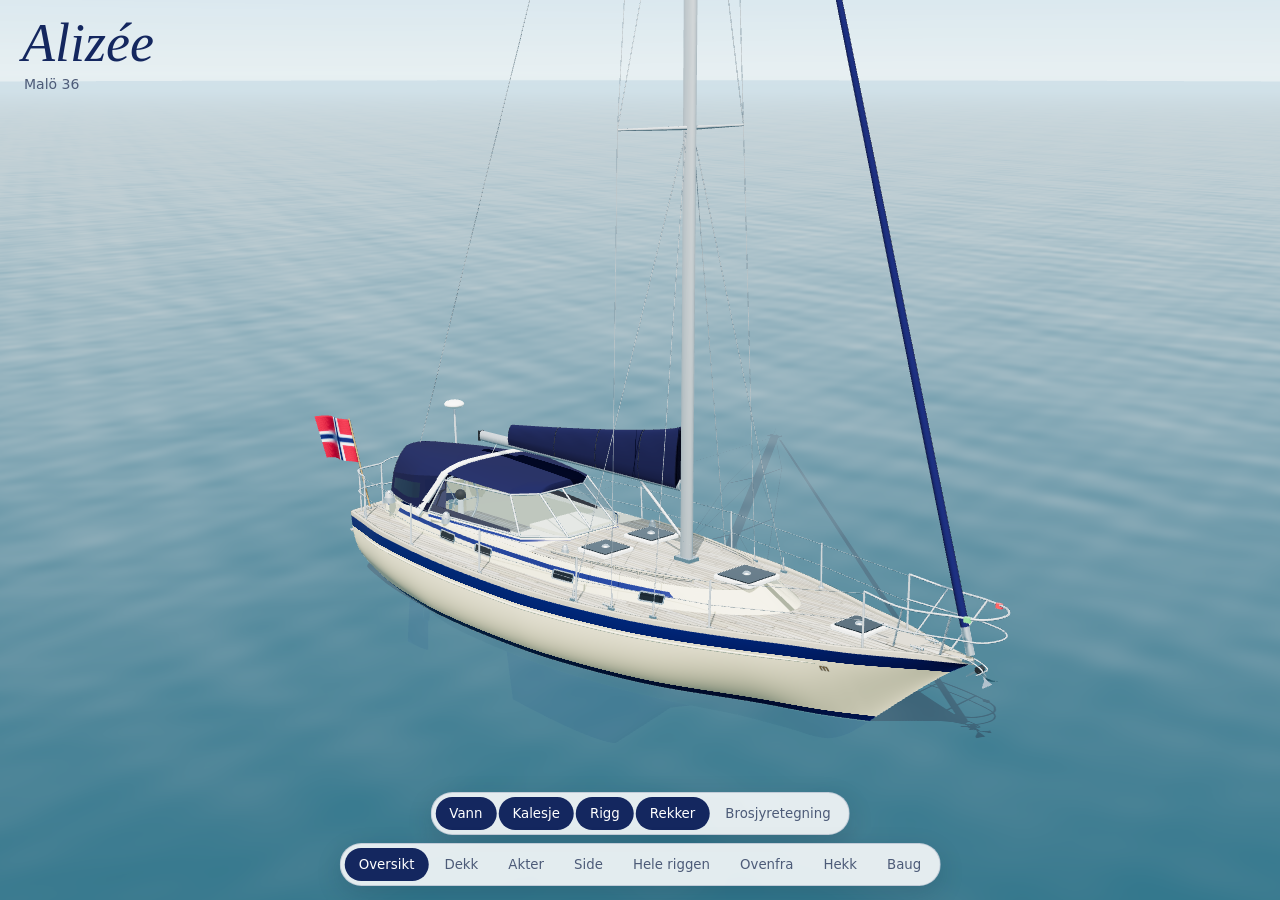
==== alizee.html @ a5c2c548 "Ny parametrisk 3D-modell av Alizée (Malö 36, standard akter 10,60 m) Alle mål samlet i model/spec.js" ====
<!doctype html>
<html lang="nb">
<head>
<meta charset="utf-8">
<meta name="viewport" content="width=device-width, initial-scale=1, viewport-fit=cover">
<title>SY Alizée</title>
<style>
:root{--ink:#14275f;--ink2:#4d5b78;--panel:rgba(247,249,250,.9);--line:rgba(20,39,95,.16);--focus:#1d63d8;color-scheme:light}
*{box-sizing:border-box}html,body{height:100%;margin:0;background:#c5dcea;color:var(--ink);font-family:system-ui,-apple-system,"Segoe UI",Roboto,sans-serif}
#view{position:fixed;inset:0;width:100%;height:100%;display:block;touch-action:none;outline:none}
.title{position:fixed;left:22px;top:16px;pointer-events:none}
.title h1{margin:0;font:italic 400 clamp(34px,5vw,54px)/1 Georgia,"Times New Roman",serif}
.title p{margin:6px 0 0 2px;font-size:14px;font-weight:500;color:var(--ink2)}
.bar{position:fixed;left:50%;bottom:calc(14px + env(safe-area-inset-bottom,0px));transform:translateX(-50%);display:flex;flex-direction:column;gap:8px;align-items:center;width:max-content;max-width:calc(100vw - 16px)}
.group{display:flex;gap:2px;padding:4px;border-radius:999px;background:var(--panel);border:1px solid var(--line);box-shadow:0 8px 26px rgba(12,28,52,.16);max-width:100%;overflow-x:auto;scrollbar-width:none}
button{appearance:none;border:0;background:transparent;color:var(--ink2);font:500 14px/1 inherit;font-family:inherit;padding:9px 14px;border-radius:999px;cursor:pointer;white-space:nowrap}
button:hover{color:var(--ink)}button[aria-pressed="true"]{background:var(--ink);color:#fff}
button:focus-visible{outline:2px solid var(--focus);outline-offset:1px}
@media (max-width:620px){button{padding:9px 10px;font-size:13px}.title{left:16px}}
</style>
</head>
<body>
<canvas id="view" tabindex="0" aria-label="3D-modell av seilbåten Alizée. Dra for å snu, rull for å zoome."></canvas>
<div class="title"><h1>Alizée</h1><p>Malö 36</p></div>
<div class="bar">
  <div class="group" role="group" aria-label="Lag">
    <button data-layer="water" aria-pressed="true">Vann</button>
    <button data-layer="canvas" aria-pressed="true">Kalesje</button>
    <button data-layer="rig" aria-pressed="true">Rigg</button>
    <button data-layer="rails" aria-pressed="true">Rekker</button>
    <button data-layer="drawing" aria-pressed="false">Brosjyretegning</button>
  </div>
  <div class="group" role="group" aria-label="Visning">
    <button data-view="hero">Oversikt</button>
    <button data-view="deck">Dekk</button>
    <button data-view="stern">Akter</button>
    <button data-view="side">Side</button>
    <button data-view="full">Hele riggen</button>
    <button data-view="top">Ovenfra</button>
    <button data-view="aft">Hekk</button>
    <button data-view="bow">Baug</button>
  </div>
</div>
<script>/**
 * @license
 * Copyright 2010-2021 Three.js Authors
 * SPDX-License-Identifier: MIT
 */
!function(t,e){"object"==typeof exports&&"undefined"!=typeof module?e(exports):"function"==typeof define&&define.amd?define(["exports"],e):e((t="undefined"!=typeof globalThis?globalThis:t||self).THREE={})}(this,(function(t){"use strict";const e="128",n=100,i=300,r=301,s=302,a=303,o=304,l=306,c=307,h=1e3,u=1001,d=1002,p=1003,m=1004,f=1005,g=1006,v=1007,y=1008,x=1009,_=1012,w=1014,b=1015,M=1016,S=1020,T=1022,E=1023,A=1026,L=1027,R=33776,C=33777,P=33778,D=33779,I=35840,N=35841,B=35842,z=35843,F=37492,O=37496,H=2300,G=2301,U=2302,k=2400,V=2401,W=2402,j=2500,q=2501,X=3e3,Y=3001,Z=3007,J=3002,Q=3004,K=3005,$=3006,tt=7680,et=35044,nt=35048,it="300 es";class rt{addEventListener(t,e){void 0===this._listeners&&(this._listeners={});const n=this._listeners;void 0===n[t]&&(n[t]=[]),-1===n[t].indexOf(e)&&n[t].push(e)}hasEventListener(t,e){if(void 0===this._listeners)return!1;const n=this._listeners;return void 0!==n[t]&&-1!==n[t].indexOf(e)}removeEventListener(t,e){if(void 0===this._listeners)return;const n=this._listeners[t];if(void 0!==n){const t=n.indexOf(e);-1!==t&&n.splice(t,1)}}dispatchEvent(t){if(void 0===this._listeners)return;const e=this._listeners[t.type];if(void 0!==e){t.target=this;const n=e.slice(0);for(let e=0,i=n.length;e<i;e++)n[e].call(this,t);t.target=null}}}const st=[];for(let t=0;t<256;t++)st[t]=(t<16?"0":"")+t.toString(16);let at=1234567;const ot=Math.PI/180,lt=180/Math.PI;function ct(){const t=4294967295*Math.random()|0,e=4294967295*Math.random()|0,n=4294967295*Math.random()|0,i=4294967295*Math.random()|0;return(st[255&t]+st[t>>8&255]+st[t>>16&255]+st[t>>24&255]+"-"+st[255&e]+st[e>>8&255]+"-"+st[e>>16&15|64]+st[e>>24&255]+"-"+st[63&n|128]+st[n>>8&255]+"-"+st[n>>16&255]+st[n>>24&255]+st[255&i]+st[i>>8&255]+st[i>>16&255]+st[i>>24&255]).toUpperCase()}function ht(t,e,n){return Math.max(e,Math.min(n,t))}function ut(t,e){return(t%e+e)%e}function dt(t,e,n){return(1-n)*t+n*e}function pt(t){return 0==(t&t-1)&&0!==t}function mt(t){return Math.pow(2,Math.ceil(Math.log(t)/Math.LN2))}function ft(t){return Math.pow(2,Math.floor(Math.log(t)/Math.LN2))}var gt=Object.freeze({__proto__:null,DEG2RAD:ot,RAD2DEG:lt,generateUUID:ct,clamp:ht,euclideanModulo:ut,mapLinear:function(t,e,n,i,r){return i+(t-e)*(r-i)/(n-e)},inverseLerp:function(t,e,n){return t!==e?(n-t)/(e-t):0},lerp:dt,damp:function(t,e,n,i){return dt(t,e,1-Math.exp(-n*i))},pingpong:function(t,e=1){return e-Math.abs(ut(t,2*e)-e)},smoothstep:function(t,e,n){return t<=e?0:t>=n?1:(t=(t-e)/(n-e))*t*(3-2*t)},smootherstep:function(t,e,n){return t<=e?0:t>=n?1:(t=(t-e)/(n-e))*t*t*(t*(6*t-15)+10)},randInt:function(t,e){return t+Math.floor(Math.random()*(e-t+1))},randFloat:function(t,e){return t+Math.random()*(e-t)},randFloatSpread:function(t){return t*(.5-Math.random())},seededRandom:function(t){return void 0!==t&&(at=t%2147483647),at=16807*at%2147483647,(at-1)/2147483646},degToRad:function(t){return t*ot},radToDeg:function(t){return t*lt},isPowerOfTwo:pt,ceilPowerOfTwo:mt,floorPowerOfTwo:ft,setQuaternionFromProperEuler:function(t,e,n,i,r){const s=Math.cos,a=Math.sin,o=s(n/2),l=a(n/2),c=s((e+i)/2),h=a((e+i)/2),u=s((e-i)/2),d=a((e-i)/2),p=s((i-e)/2),m=a((i-e)/2);switch(r){case"XYX":t.set(o*h,l*u,l*d,o*c);break;case"YZY":t.set(l*d,o*h,l*u,o*c);break;case"ZXZ":t.set(l*u,l*d,o*h,o*c);break;case"XZX":t.set(o*h,l*m,l*p,o*c);break;case"YXY":t.set(l*p,o*h,l*m,o*c);break;case"ZYZ":t.set(l*m,l*p,o*h,o*c);break;default:console.warn("THREE.MathUtils: .setQuaternionFromProperEuler() encountered an unknown order: "+r)}}});class vt{constructor(t=0,e=0){this.x=t,this.y=e}get width(){return this.x}set width(t){this.x=t}get height(){return this.y}set height(t){this.y=t}set(t,e){return this.x=t,this.y=e,this}setScalar(t){return this.x=t,this.y=t,this}setX(t){return this.x=t,this}setY(t){return this.y=t,this}setComponent(t,e){switch(t){case 0:this.x=e;break;case 1:this.y=e;break;default:throw new Error("index is out of range: "+t)}return this}getComponent(t){switch(t){case 0:return this.x;case 1:return this.y;default:throw new Error("index is out of range: "+t)}}clone(){return new this.constructor(this.x,this.y)}copy(t){return this.x=t.x,this.y=t.y,this}add(t,e){return void 0!==e?(console.warn("THREE.Vector2: .add() now only accepts one argument. Use .addVectors( a, b ) instead."),this.addVectors(t,e)):(this.x+=t.x,this.y+=t.y,this)}addScalar(t){return this.x+=t,this.y+=t,this}addVectors(t,e){return this.x=t.x+e.x,this.y=t.y+e.y,this}addScaledVector(t,e){return this.x+=t.x*e,this.y+=t.y*e,this}sub(t,e){return void 0!==e?(console.warn("THREE.Vector2: .sub() now only accepts one argument. Use .subVectors( a, b ) instead."),this.subVectors(t,e)):(this.x-=t.x,this.y-=t.y,this)}subScalar(t){return this.x-=t,this.y-=t,this}subVectors(t,e){return this.x=t.x-e.x,this.y=t.y-e.y,this}multiply(t){return this.x*=t.x,this.y*=t.y,this}multiplyScalar(t){return this.x*=t,this.y*=t,this}divide(t){return this.x/=t.x,this.y/=t.y,this}divideScalar(t){return this.multiplyScalar(1/t)}applyMatrix3(t){const e=this.x,n=this.y,i=t.elements;return this.x=i[0]*e+i[3]*n+i[6],this.y=i[1]*e+i[4]*n+i[7],this}min(t){return this.x=Math.min(this.x,t.x),this.y=Math.min(this.y,t.y),this}max(t){return this.x=Math.max(this.x,t.x),this.y=Math.max(this.y,t.y),this}clamp(t,e){return this.x=Math.max(t.x,Math.min(e.x,this.x)),this.y=Math.max(t.y,Math.min(e.y,this.y)),this}clampScalar(t,e){return this.x=Math.max(t,Math.min(e,this.x)),this.y=Math.max(t,Math.min(e,this.y)),this}clampLength(t,e){const n=this.length();return this.divideScalar(n||1).multiplyScalar(Math.max(t,Math.min(e,n)))}floor(){return this.x=Math.floor(this.x),this.y=Math.floor(this.y),this}ceil(){return this.x=Math.ceil(this.x),this.y=Math.ceil(this.y),this}round(){return this.x=Math.round(this.x),this.y=Math.round(this.y),this}roundToZero(){return this.x=this.x<0?Math.ceil(this.x):Math.floor(this.x),this.y=this.y<0?Math.ceil(this.y):Math.floor(this.y),this}negate(){return this.x=-this.x,this.y=-this.y,this}dot(t){return this.x*t.x+this.y*t.y}cross(t){return this.x*t.y-this.y*t.x}lengthSq(){return this.x*this.x+this.y*this.y}length(){return Math.sqrt(this.x*this.x+this.y*this.y)}manhattanLength(){return Math.abs(this.x)+Math.abs(this.y)}normalize(){return this.divideScalar(this.length()||1)}angle(){return Math.atan2(-this.y,-this.x)+Math.PI}distanceTo(t){return Math.sqrt(this.distanceToSquared(t))}distanceToSquared(t){const e=this.x-t.x,n=this.y-t.y;return e*e+n*n}manhattanDistanceTo(t){return Math.abs(this.x-t.x)+Math.abs(this.y-t.y)}setLength(t){return this.normalize().multiplyScalar(t)}lerp(t,e){return this.x+=(t.x-this.x)*e,this.y+=(t.y-this.y)*e,this}lerpVectors(t,e,n){return this.x=t.x+(e.x-t.x)*n,this.y=t.y+(e.y-t.y)*n,this}equals(t){return t.x===this.x&&t.y===this.y}fromArray(t,e=0){return this.x=t[e],this.y=t[e+1],this}toArray(t=[],e=0){return t[e]=this.x,t[e+1]=this.y,t}fromBufferAttribute(t,e,n){return void 0!==n&&console.warn("THREE.Vector2: offset has been removed from .fromBufferAttribute()."),this.x=t.getX(e),this.y=t.getY(e),this}rotateAround(t,e){const n=Math.cos(e),i=Math.sin(e),r=this.x-t.x,s=this.y-t.y;return this.x=r*n-s*i+t.x,this.y=r*i+s*n+t.y,this}random(){return this.x=Math.random(),this.y=Math.random(),this}}vt.prototype.isVector2=!0;class yt{constructor(){this.elements=[1,0,0,0,1,0,0,0,1],arguments.length>0&&console.error("THREE.Matrix3: the constructor no longer reads arguments. use .set() instead.")}set(t,e,n,i,r,s,a,o,l){const c=this.elements;return c[0]=t,c[1]=i,c[2]=a,c[3]=e,c[4]=r,c[5]=o,c[6]=n,c[7]=s,c[8]=l,this}identity(){return this.set(1,0,0,0,1,0,0,0,1),this}copy(t){const e=this.elements,n=t.elements;return e[0]=n[0],e[1]=n[1],e[2]=n[2],e[3]=n[3],e[4]=n[4],e[5]=n[5],e[6]=n[6],e[7]=n[7],e[8]=n[8],this}extractBasis(t,e,n){return t.setFromMatrix3Column(this,0),e.setFromMatrix3Column(this,1),n.setFromMatrix3Column(this,2),this}setFromMatrix4(t){const e=t.elements;return this.set(e[0],e[4],e[8],e[1],e[5],e[9],e[2],e[6],e[10]),this}multiply(t){return this.multiplyMatrices(this,t)}premultiply(t){return this.multiplyMatrices(t,this)}multiplyMatrices(t,e){const n=t.elements,i=e.elements,r=this.elements,s=n[0],a=n[3],o=n[6],l=n[1],c=n[4],h=n[7],u=n[2],d=n[5],p=n[8],m=i[0],f=i[3],g=i[6],v=i[1],y=i[4],x=i[7],_=i[2],w=i[5],b=i[8];return r[0]=s*m+a*v+o*_,r[3]=s*f+a*y+o*w,r[6]=s*g+a*x+o*b,r[1]=l*m+c*v+h*_,r[4]=l*f+c*y+h*w,r[7]=l*g+c*x+h*b,r[2]=u*m+d*v+p*_,r[5]=u*f+d*y+p*w,r[8]=u*g+d*x+p*b,this}multiplyScalar(t){const e=this.elements;return e[0]*=t,e[3]*=t,e[6]*=t,e[1]*=t,e[4]*=t,e[7]*=t,e[2]*=t,e[5]*=t,e[8]*=t,this}determinant(){const t=this.elements,e=t[0],n=t[1],i=t[2],r=t[3],s=t[4],a=t[5],o=t[6],l=t[7],c=t[8];return e*s*c-e*a*l-n*r*c+n*a*o+i*r*l-i*s*o}invert(){const t=this.elements,e=t[0],n=t[1],i=t[2],r=t[3],s=t[4],a=t[5],o=t[6],l=t[7],c=t[8],h=c*s-a*l,u=a*o-c*r,d=l*r-s*o,p=e*h+n*u+i*d;if(0===p)return this.set(0,0,0,0,0,0,0,0,0);const m=1/p;return t[0]=h*m,t[1]=(i*l-c*n)*m,t[2]=(a*n-i*s)*m,t[3]=u*m,t[4]=(c*e-i*o)*m,t[5]=(i*r-a*e)*m,t[6]=d*m,t[7]=(n*o-l*e)*m,t[8]=(s*e-n*r)*m,this}transpose(){let t;const e=this.elements;return t=e[1],e[1]=e[3],e[3]=t,t=e[2],e[2]=e[6],e[6]=t,t=e[5],e[5]=e[7],e[7]=t,this}getNormalMatrix(t){return this.setFromMatrix4(t).invert().transpose()}transposeIntoArray(t){const e=this.elements;return t[0]=e[0],t[1]=e[3],t[2]=e[6],t[3]=e[1],t[4]=e[4],t[5]=e[7],t[6]=e[2],t[7]=e[5],t[8]=e[8],this}setUvTransform(t,e,n,i,r,s,a){const o=Math.cos(r),l=Math.sin(r);return this.set(n*o,n*l,-n*(o*s+l*a)+s+t,-i*l,i*o,-i*(-l*s+o*a)+a+e,0,0,1),this}scale(t,e){const n=this.elements;return n[0]*=t,n[3]*=t,n[6]*=t,n[1]*=e,n[4]*=e,n[7]*=e,this}rotate(t){const e=Math.cos(t),n=Math.sin(t),i=this.elements,r=i[0],s=i[3],a=i[6],o=i[1],l=i[4],c=i[7];return i[0]=e*r+n*o,i[3]=e*s+n*l,i[6]=e*a+n*c,i[1]=-n*r+e*o,i[4]=-n*s+e*l,i[7]=-n*a+e*c,this}translate(t,e){const n=this.elements;return n[0]+=t*n[2],n[3]+=t*n[5],n[6]+=t*n[8],n[1]+=e*n[2],n[4]+=e*n[5],n[7]+=e*n[8],this}equals(t){const e=this.elements,n=t.elements;for(let t=0;t<9;t++)if(e[t]!==n[t])return!1;return!0}fromArray(t,e=0){for(let n=0;n<9;n++)this.elements[n]=t[n+e];return this}toArray(t=[],e=0){const n=this.elements;return t[e]=n[0],t[e+1]=n[1],t[e+2]=n[2],t[e+3]=n[3],t[e+4]=n[4],t[e+5]=n[5],t[e+6]=n[6],t[e+7]=n[7],t[e+8]=n[8],t}clone(){return(new this.constructor).fromArray(this.elements)}}let xt;yt.prototype.isMatrix3=!0;class _t{static getDataURL(t){if(/^data:/i.test(t.src))return t.src;if("undefined"==typeof HTMLCanvasElement)return t.src;let e;if(t instanceof HTMLCanvasElement)e=t;else{void 0===xt&&(xt=document.createElementNS("http://www.w3.org/1999/xhtml","canvas")),xt.width=t.width,xt.height=t.height;const n=xt.getContext("2d");t instanceof ImageData?n.putImageData(t,0,0):n.drawImage(t,0,0,t.width,t.height),e=xt}return e.width>2048||e.height>2048?(console.warn("THREE.ImageUtils.getDataURL: Image converted to jpg for performance reasons",t),e.toDataURL("image/jpeg",.6)):e.toDataURL("image/png")}}let wt=0;class bt extends rt{constructor(t=bt.DEFAULT_IMAGE,e=bt.DEFAULT_MAPPING,n=1001,i=1001,r=1006,s=1008,a=1023,o=1009,l=1,c=3e3){super(),Object.defineProperty(this,"id",{value:wt++}),this.uuid=ct(),this.name="",this.image=t,this.mipmaps=[],this.mapping=e,this.wrapS=n,this.wrapT=i,this.magFilter=r,this.minFilter=s,this.anisotropy=l,this.format=a,this.internalFormat=null,this.type=o,this.offset=new vt(0,0),this.repeat=new vt(1,1),this.center=new vt(0,0),this.rotation=0,this.matrixAutoUpdate=!0,this.matrix=new yt,this.generateMipmaps=!0,this.premultiplyAlpha=!1,this.flipY=!0,this.unpackAlignment=4,this.encoding=c,this.version=0,this.onUpdate=null}updateMatrix(){this.matrix.setUvTransform(this.offset.x,this.offset.y,this.repeat.x,this.repeat.y,this.rotation,this.center.x,this.center.y)}clone(){return(new this.constructor).copy(this)}copy(t){return this.name=t.name,this.image=t.image,this.mipmaps=t.mipmaps.slice(0),this.mapping=t.mapping,this.wrapS=t.wrapS,this.wrapT=t.wrapT,this.magFilter=t.magFilter,this.minFilter=t.minFilter,this.anisotropy=t.anisotropy,this.format=t.format,this.internalFormat=t.internalFormat,this.type=t.type,this.offset.copy(t.offset),this.repeat.copy(t.repeat),this.center.copy(t.center),this.rotation=t.rotation,this.matrixAutoUpdate=t.matrixAutoUpdate,this.matrix.copy(t.matrix),this.generateMipmaps=t.generateMipmaps,this.premultiplyAlpha=t.premultiplyAlpha,this.flipY=t.flipY,this.unpackAlignment=t.unpackAlignment,this.encoding=t.encoding,this}toJSON(t){const e=void 0===t||"string"==typeof t;if(!e&&void 0!==t.textures[this.uuid])return t.textures[this.uuid];const n={metadata:{version:4.5,type:"Texture",generator:"Texture.toJSON"},uuid:this.uuid,name:this.name,mapping:this.mapping,repeat:[this.repeat.x,this.repeat.y],offset:[this.offset.x,this.offset.y],center:[this.center.x,this.center.y],rotation:this.rotation,wrap:[this.wrapS,this.wrapT],format:this.format,type:this.type,encoding:this.encoding,minFilter:this.minFilter,magFilter:this.magFilter,anisotropy:this.anisotropy,flipY:this.flipY,premultiplyAlpha:this.premultiplyAlpha,unpackAlignment:this.unpackAlignment};if(void 0!==this.image){const i=this.image;if(void 0===i.uuid&&(i.uuid=ct()),!e&&void 0===t.images[i.uuid]){let e;if(Array.isArray(i)){e=[];for(let t=0,n=i.length;t<n;t++)i[t].isDataTexture?e.push(Mt(i[t].image)):e.push(Mt(i[t]))}else e=Mt(i);t.images[i.uuid]={uuid:i.uuid,url:e}}n.image=i.uuid}return e||(t.textures[this.uuid]=n),n}dispose(){this.dispatchEvent({type:"dispose"})}transformUv(t){if(this.mapping!==i)return t;if(t.applyMatrix3(this.matrix),t.x<0||t.x>1)switch(this.wrapS){case h:t.x=t.x-Math.floor(t.x);break;case u:t.x=t.x<0?0:1;break;case d:1===Math.abs(Math.floor(t.x)%2)?t.x=Math.ceil(t.x)-t.x:t.x=t.x-Math.floor(t.x)}if(t.y<0||t.y>1)switch(this.wrapT){case h:t.y=t.y-Math.floor(t.y);break;case u:t.y=t.y<0?0:1;break;case d:1===Math.abs(Math.floor(t.y)%2)?t.y=Math.ceil(t.y)-t.y:t.y=t.y-Math.floor(t.y)}return this.flipY&&(t.y=1-t.y),t}set needsUpdate(t){!0===t&&this.version++}}function Mt(t){return"undefined"!=typeof HTMLImageElement&&t instanceof HTMLImageElement||"undefined"!=typeof HTMLCanvasElement&&t instanceof HTMLCanvasElement||"undefined"!=typeof ImageBitmap&&t instanceof ImageBitmap?_t.getDataURL(t):t.data?{data:Array.prototype.slice.call(t.data),width:t.width,height:t.height,type:t.data.constructor.name}:(console.warn("THREE.Texture: Unable to serialize Texture."),{})}bt.DEFAULT_IMAGE=void 0,bt.DEFAULT_MAPPING=i,bt.prototype.isTexture=!0;class St{constructor(t=0,e=0,n=0,i=1){this.x=t,this.y=e,this.z=n,this.w=i}get width(){return this.z}set width(t){this.z=t}get height(){return this.w}set height(t){this.w=t}set(t,e,n,i){return this.x=t,this.y=e,this.z=n,this.w=i,this}setScalar(t){return this.x=t,this.y=t,this.z=t,this.w=t,this}setX(t){return this.x=t,this}setY(t){return this.y=t,this}setZ(t){return this.z=t,this}setW(t){return this.w=t,this}setComponent(t,e){switch(t){case 0:this.x=e;break;case 1:this.y=e;break;case 2:this.z=e;break;case 3:this.w=e;break;default:throw new Error("index is out of range: "+t)}return this}getComponent(t){switch(t){case 0:return this.x;case 1:return this.y;case 2:return this.z;case 3:return this.w;default:throw new Error("index is out of range: "+t)}}clone(){return new this.constructor(this.x,this.y,this.z,this.w)}copy(t){return this.x=t.x,this.y=t.y,this.z=t.z,this.w=void 0!==t.w?t.w:1,this}add(t,e){return void 0!==e?(console.warn("THREE.Vector4: .add() now only accepts one argument. Use .addVectors( a, b ) instead."),this.addVectors(t,e)):(this.x+=t.x,this.y+=t.y,this.z+=t.z,this.w+=t.w,this)}addScalar(t){return this.x+=t,this.y+=t,this.z+=t,this.w+=t,this}addVectors(t,e){return this.x=t.x+e.x,this.y=t.y+e.y,this.z=t.z+e.z,this.w=t.w+e.w,this}addScaledVector(t,e){return this.x+=t.x*e,this.y+=t.y*e,this.z+=t.z*e,this.w+=t.w*e,this}sub(t,e){return void 0!==e?(console.warn("THREE.Vector4: .sub() now only accepts one argument. Use .subVectors( a, b ) instead."),this.subVectors(t,e)):(this.x-=t.x,this.y-=t.y,this.z-=t.z,this.w-=t.w,this)}subScalar(t){return this.x-=t,this.y-=t,this.z-=t,this.w-=t,this}subVectors(t,e){return this.x=t.x-e.x,this.y=t.y-e.y,this.z=t.z-e.z,this.w=t.w-e.w,this}multiply(t){return this.x*=t.x,this.y*=t.y,this.z*=t.z,this.w*=t.w,this}multiplyScalar(t){return this.x*=t,this.y*=t,this.z*=t,this.w*=t,this}applyMatrix4(t){const e=this.x,n=this.y,i=this.z,r=this.w,s=t.elements;return this.x=s[0]*e+s[4]*n+s[8]*i+s[12]*r,this.y=s[1]*e+s[5]*n+s[9]*i+s[13]*r,this.z=s[2]*e+s[6]*n+s[10]*i+s[14]*r,this.w=s[3]*e+s[7]*n+s[11]*i+s[15]*r,this}divideScalar(t){return this.multiplyScalar(1/t)}setAxisAngleFromQuaternion(t){this.w=2*Math.acos(t.w);const e=Math.sqrt(1-t.w*t.w);return e<1e-4?(this.x=1,this.y=0,this.z=0):(this.x=t.x/e,this.y=t.y/e,this.z=t.z/e),this}setAxisAngleFromRotationMatrix(t){let e,n,i,r;const s=.01,a=.1,o=t.elements,l=o[0],c=o[4],h=o[8],u=o[1],d=o[5],p=o[9],m=o[2],f=o[6],g=o[10];if(Math.abs(c-u)<s&&Math.abs(h-m)<s&&Math.abs(p-f)<s){if(Math.abs(c+u)<a&&Math.abs(h+m)<a&&Math.abs(p+f)<a&&Math.abs(l+d+g-3)<a)return this.set(1,0,0,0),this;e=Math.PI;const t=(l+1)/2,o=(d+1)/2,v=(g+1)/2,y=(c+u)/4,x=(h+m)/4,_=(p+f)/4;return t>o&&t>v?t<s?(n=0,i=.707106781,r=.707106781):(n=Math.sqrt(t),i=y/n,r=x/n):o>v?o<s?(n=.707106781,i=0,r=.707106781):(i=Math.sqrt(o),n=y/i,r=_/i):v<s?(n=.707106781,i=.707106781,r=0):(r=Math.sqrt(v),n=x/r,i=_/r),this.set(n,i,r,e),this}let v=Math.sqrt((f-p)*(f-p)+(h-m)*(h-m)+(u-c)*(u-c));return Math.abs(v)<.001&&(v=1),this.x=(f-p)/v,this.y=(h-m)/v,this.z=(u-c)/v,this.w=Math.acos((l+d+g-1)/2),this}min(t){return this.x=Math.min(this.x,t.x),this.y=Math.min(this.y,t.y),this.z=Math.min(this.z,t.z),this.w=Math.min(this.w,t.w),this}max(t){return this.x=Math.max(this.x,t.x),this.y=Math.max(this.y,t.y),this.z=Math.max(this.z,t.z),this.w=Math.max(this.w,t.w),this}clamp(t,e){return this.x=Math.max(t.x,Math.min(e.x,this.x)),this.y=Math.max(t.y,Math.min(e.y,this.y)),this.z=Math.max(t.z,Math.min(e.z,this.z)),this.w=Math.max(t.w,Math.min(e.w,this.w)),this}clampScalar(t,e){return this.x=Math.max(t,Math.min(e,this.x)),this.y=Math.max(t,Math.min(e,this.y)),this.z=Math.max(t,Math.min(e,this.z)),this.w=Math.max(t,Math.min(e,this.w)),this}clampLength(t,e){const n=this.length();return this.divideScalar(n||1).multiplyScalar(Math.max(t,Math.min(e,n)))}floor(){return this.x=Math.floor(this.x),this.y=Math.floor(this.y),this.z=Math.floor(this.z),this.w=Math.floor(this.w),this}ceil(){return this.x=Math.ceil(this.x),this.y=Math.ceil(this.y),this.z=Math.ceil(this.z),this.w=Math.ceil(this.w),this}round(){return this.x=Math.round(this.x),this.y=Math.round(this.y),this.z=Math.round(this.z),this.w=Math.round(this.w),this}roundToZero(){return this.x=this.x<0?Math.ceil(this.x):Math.floor(this.x),this.y=this.y<0?Math.ceil(this.y):Math.floor(this.y),this.z=this.z<0?Math.ceil(this.z):Math.floor(this.z),this.w=this.w<0?Math.ceil(this.w):Math.floor(this.w),this}negate(){return this.x=-this.x,this.y=-this.y,this.z=-this.z,this.w=-this.w,this}dot(t){return this.x*t.x+this.y*t.y+this.z*t.z+this.w*t.w}lengthSq(){return this.x*this.x+this.y*this.y+this.z*this.z+this.w*this.w}length(){return Math.sqrt(this.x*this.x+this.y*this.y+this.z*this.z+this.w*this.w)}manhattanLength(){return Math.abs(this.x)+Math.abs(this.y)+Math.abs(this.z)+Math.abs(this.w)}normalize(){return this.divideScalar(this.length()||1)}setLength(t){return this.normalize().multiplyScalar(t)}lerp(t,e){return this.x+=(t.x-this.x)*e,this.y+=(t.y-this.y)*e,this.z+=(t.z-this.z)*e,this.w+=(t.w-this.w)*e,this}lerpVectors(t,e,n){return this.x=t.x+(e.x-t.x)*n,this.y=t.y+(e.y-t.y)*n,this.z=t.z+(e.z-t.z)*n,this.w=t.w+(e.w-t.w)*n,this}equals(t){return t.x===this.x&&t.y===this.y&&t.z===this.z&&t.w===this.w}fromArray(t,e=0){return this.x=t[e],this.y=t[e+1],this.z=t[e+2],this.w=t[e+3],this}toArray(t=[],e=0){return t[e]=this.x,t[e+1]=this.y,t[e+2]=this.z,t[e+3]=this.w,t}fromBufferAttribute(t,e,n){return void 0!==n&&console.warn("THREE.Vector4: offset has been removed from .fromBufferAttribute()."),this.x=t.getX(e),this.y=t.getY(e),this.z=t.getZ(e),this.w=t.getW(e),this}random(){return this.x=Math.random(),this.y=Math.random(),this.z=Math.random(),this.w=Math.random(),this}}St.prototype.isVector4=!0;class Tt extends rt{constructor(t,e,n){super(),this.width=t,this.height=e,this.depth=1,this.scissor=new St(0,0,t,e),this.scissorTest=!1,this.viewport=new St(0,0,t,e),n=n||{},this.texture=new bt(void 0,n.mapping,n.wrapS,n.wrapT,n.magFilter,n.minFilter,n.format,n.type,n.anisotropy,n.encoding),this.texture.image={},this.texture.image.width=t,this.texture.image.height=e,this.texture.image.depth=1,this.texture.generateMipmaps=void 0!==n.generateMipmaps&&n.generateMipmaps,this.texture.minFilter=void 0!==n.minFilter?n.minFilter:g,this.depthBuffer=void 0===n.depthBuffer||n.depthBuffer,this.stencilBuffer=void 0!==n.stencilBuffer&&n.stencilBuffer,this.depthTexture=void 0!==n.depthTexture?n.depthTexture:null}setTexture(t){t.image={width:this.width,height:this.height,depth:this.depth},this.texture=t}setSize(t,e,n=1){this.width===t&&this.height===e&&this.depth===n||(this.width=t,this.height=e,this.depth=n,this.texture.image.width=t,this.texture.image.height=e,this.texture.image.depth=n,this.dispose()),this.viewport.set(0,0,t,e),this.scissor.set(0,0,t,e)}clone(){return(new this.constructor).copy(this)}copy(t){return this.width=t.width,this.height=t.height,this.depth=t.depth,this.viewport.copy(t.viewport),this.texture=t.texture.clone(),this.depthBuffer=t.depthBuffer,this.stencilBuffer=t.stencilBuffer,this.depthTexture=t.depthTexture,this}dispose(){this.dispatchEvent({type:"dispose"})}}Tt.prototype.isWebGLRenderTarget=!0;class Et extends Tt{constructor(t,e,n){super(t,e,n),this.samples=4}copy(t){return super.copy.call(this,t),this.samples=t.samples,this}}Et.prototype.isWebGLMultisampleRenderTarget=!0;class At{constructor(t=0,e=0,n=0,i=1){this._x=t,this._y=e,this._z=n,this._w=i}static slerp(t,e,n,i){return console.warn("THREE.Quaternion: Static .slerp() has been deprecated. Use qm.slerpQuaternions( qa, qb, t ) instead."),n.slerpQuaternions(t,e,i)}static slerpFlat(t,e,n,i,r,s,a){let o=n[i+0],l=n[i+1],c=n[i+2],h=n[i+3];const u=r[s+0],d=r[s+1],p=r[s+2],m=r[s+3];if(0===a)return t[e+0]=o,t[e+1]=l,t[e+2]=c,void(t[e+3]=h);if(1===a)return t[e+0]=u,t[e+1]=d,t[e+2]=p,void(t[e+3]=m);if(h!==m||o!==u||l!==d||c!==p){let t=1-a;const e=o*u+l*d+c*p+h*m,n=e>=0?1:-1,i=1-e*e;if(i>Number.EPSILON){const r=Math.sqrt(i),s=Math.atan2(r,e*n);t=Math.sin(t*s)/r,a=Math.sin(a*s)/r}const r=a*n;if(o=o*t+u*r,l=l*t+d*r,c=c*t+p*r,h=h*t+m*r,t===1-a){const t=1/Math.sqrt(o*o+l*l+c*c+h*h);o*=t,l*=t,c*=t,h*=t}}t[e]=o,t[e+1]=l,t[e+2]=c,t[e+3]=h}static multiplyQuaternionsFlat(t,e,n,i,r,s){const a=n[i],o=n[i+1],l=n[i+2],c=n[i+3],h=r[s],u=r[s+1],d=r[s+2],p=r[s+3];return t[e]=a*p+c*h+o*d-l*u,t[e+1]=o*p+c*u+l*h-a*d,t[e+2]=l*p+c*d+a*u-o*h,t[e+3]=c*p-a*h-o*u-l*d,t}get x(){return this._x}set x(t){this._x=t,this._onChangeCallback()}get y(){return this._y}set y(t){this._y=t,this._onChangeCallback()}get z(){return this._z}set z(t){this._z=t,this._onChangeCallback()}get w(){return this._w}set w(t){this._w=t,this._onChangeCallback()}set(t,e,n,i){return this._x=t,this._y=e,this._z=n,this._w=i,this._onChangeCallback(),this}clone(){return new this.constructor(this._x,this._y,this._z,this._w)}copy(t){return this._x=t.x,this._y=t.y,this._z=t.z,this._w=t.w,this._onChangeCallback(),this}setFromEuler(t,e){if(!t||!t.isEuler)throw new Error("THREE.Quaternion: .setFromEuler() now expects an Euler rotation rather than a Vector3 and order.");const n=t._x,i=t._y,r=t._z,s=t._order,a=Math.cos,o=Math.sin,l=a(n/2),c=a(i/2),h=a(r/2),u=o(n/2),d=o(i/2),p=o(r/2);switch(s){case"XYZ":this._x=u*c*h+l*d*p,this._y=l*d*h-u*c*p,this._z=l*c*p+u*d*h,this._w=l*c*h-u*d*p;break;case"YXZ":this._x=u*c*h+l*d*p,this._y=l*d*h-u*c*p,this._z=l*c*p-u*d*h,this._w=l*c*h+u*d*p;break;case"ZXY":this._x=u*c*h-l*d*p,this._y=l*d*h+u*c*p,this._z=l*c*p+u*d*h,this._w=l*c*h-u*d*p;break;case"ZYX":this._x=u*c*h-l*d*p,this._y=l*d*h+u*c*p,this._z=l*c*p-u*d*h,this._w=l*c*h+u*d*p;break;case"YZX":this._x=u*c*h+l*d*p,this._y=l*d*h+u*c*p,this._z=l*c*p-u*d*h,this._w=l*c*h-u*d*p;break;case"XZY":this._x=u*c*h-l*d*p,this._y=l*d*h-u*c*p,this._z=l*c*p+u*d*h,this._w=l*c*h+u*d*p;break;default:console.warn("THREE.Quaternion: .setFromEuler() encountered an unknown order: "+s)}return!1!==e&&this._onChangeCallback(),this}setFromAxisAngle(t,e){const n=e/2,i=Math.sin(n);return this._x=t.x*i,this._y=t.y*i,this._z=t.z*i,this._w=Math.cos(n),this._onChangeCallback(),this}setFromRotationMatrix(t){const e=t.elements,n=e[0],i=e[4],r=e[8],s=e[1],a=e[5],o=e[9],l=e[2],c=e[6],h=e[10],u=n+a+h;if(u>0){const t=.5/Math.sqrt(u+1);this._w=.25/t,this._x=(c-o)*t,this._y=(r-l)*t,this._z=(s-i)*t}else if(n>a&&n>h){const t=2*Math.sqrt(1+n-a-h);this._w=(c-o)/t,this._x=.25*t,this._y=(i+s)/t,this._z=(r+l)/t}else if(a>h){const t=2*Math.sqrt(1+a-n-h);this._w=(r-l)/t,this._x=(i+s)/t,this._y=.25*t,this._z=(o+c)/t}else{const t=2*Math.sqrt(1+h-n-a);this._w=(s-i)/t,this._x=(r+l)/t,this._y=(o+c)/t,this._z=.25*t}return this._onChangeCallback(),this}setFromUnitVectors(t,e){let n=t.dot(e)+1;return n<Number.EPSILON?(n=0,Math.abs(t.x)>Math.abs(t.z)?(this._x=-t.y,this._y=t.x,this._z=0,this._w=n):(this._x=0,this._y=-t.z,this._z=t.y,this._w=n)):(this._x=t.y*e.z-t.z*e.y,this._y=t.z*e.x-t.x*e.z,this._z=t.x*e.y-t.y*e.x,this._w=n),this.normalize()}angleTo(t){return 2*Math.acos(Math.abs(ht(this.dot(t),-1,1)))}rotateTowards(t,e){const n=this.angleTo(t);if(0===n)return this;const i=Math.min(1,e/n);return this.slerp(t,i),this}identity(){return this.set(0,0,0,1)}invert(){return this.conjugate()}conjugate(){return this._x*=-1,this._y*=-1,this._z*=-1,this._onChangeCallback(),this}dot(t){return this._x*t._x+this._y*t._y+this._z*t._z+this._w*t._w}lengthSq(){return this._x*this._x+this._y*this._y+this._z*this._z+this._w*this._w}length(){return Math.sqrt(this._x*this._x+this._y*this._y+this._z*this._z+this._w*this._w)}normalize(){let t=this.length();return 0===t?(this._x=0,this._y=0,this._z=0,this._w=1):(t=1/t,this._x=this._x*t,this._y=this._y*t,this._z=this._z*t,this._w=this._w*t),this._onChangeCallback(),this}multiply(t,e){return void 0!==e?(console.warn("THREE.Quaternion: .multiply() now only accepts one argument. Use .multiplyQuaternions( a, b ) instead."),this.multiplyQuaternions(t,e)):this.multiplyQuaternions(this,t)}premultiply(t){return this.multiplyQuaternions(t,this)}multiplyQuaternions(t,e){const n=t._x,i=t._y,r=t._z,s=t._w,a=e._x,o=e._y,l=e._z,c=e._w;return this._x=n*c+s*a+i*l-r*o,this._y=i*c+s*o+r*a-n*l,this._z=r*c+s*l+n*o-i*a,this._w=s*c-n*a-i*o-r*l,this._onChangeCallback(),this}slerp(t,e){if(0===e)return this;if(1===e)return this.copy(t);const n=this._x,i=this._y,r=this._z,s=this._w;let a=s*t._w+n*t._x+i*t._y+r*t._z;if(a<0?(this._w=-t._w,this._x=-t._x,this._y=-t._y,this._z=-t._z,a=-a):this.copy(t),a>=1)return this._w=s,this._x=n,this._y=i,this._z=r,this;const o=1-a*a;if(o<=Number.EPSILON){const t=1-e;return this._w=t*s+e*this._w,this._x=t*n+e*this._x,this._y=t*i+e*this._y,this._z=t*r+e*this._z,this.normalize(),this._onChangeCallback(),this}const l=Math.sqrt(o),c=Math.atan2(l,a),h=Math.sin((1-e)*c)/l,u=Math.sin(e*c)/l;return this._w=s*h+this._w*u,this._x=n*h+this._x*u,this._y=i*h+this._y*u,this._z=r*h+this._z*u,this._onChangeCallback(),this}slerpQuaternions(t,e,n){this.copy(t).slerp(e,n)}equals(t){return t._x===this._x&&t._y===this._y&&t._z===this._z&&t._w===this._w}fromArray(t,e=0){return this._x=t[e],this._y=t[e+1],this._z=t[e+2],this._w=t[e+3],this._onChangeCallback(),this}toArray(t=[],e=0){return t[e]=this._x,t[e+1]=this._y,t[e+2]=this._z,t[e+3]=this._w,t}fromBufferAttribute(t,e){return this._x=t.getX(e),this._y=t.getY(e),this._z=t.getZ(e),this._w=t.getW(e),this}_onChange(t){return this._onChangeCallback=t,this}_onChangeCallback(){}}At.prototype.isQuaternion=!0;class Lt{constructor(t=0,e=0,n=0){this.x=t,this.y=e,this.z=n}set(t,e,n){return void 0===n&&(n=this.z),this.x=t,this.y=e,this.z=n,this}setScalar(t){return this.x=t,this.y=t,this.z=t,this}setX(t){return this.x=t,this}setY(t){return this.y=t,this}setZ(t){return this.z=t,this}setComponent(t,e){switch(t){case 0:this.x=e;break;case 1:this.y=e;break;case 2:this.z=e;break;default:throw new Error("index is out of range: "+t)}return this}getComponent(t){switch(t){case 0:return this.x;case 1:return this.y;case 2:return this.z;default:throw new Error("index is out of range: "+t)}}clone(){return new this.constructor(this.x,this.y,this.z)}copy(t){return this.x=t.x,this.y=t.y,this.z=t.z,this}add(t,e){return void 0!==e?(console.warn("THREE.Vector3: .add() now only accepts one argument. Use .addVectors( a, b ) instead."),this.addVectors(t,e)):(this.x+=t.x,this.y+=t.y,this.z+=t.z,this)}addScalar(t){return this.x+=t,this.y+=t,this.z+=t,this}addVectors(t,e){return this.x=t.x+e.x,this.y=t.y+e.y,this.z=t.z+e.z,this}addScaledVector(t,e){return this.x+=t.x*e,this.y+=t.y*e,this.z+=t.z*e,this}sub(t,e){return void 0!==e?(console.warn("THREE.Vector3: .sub() now only accepts one argument. Use .subVectors( a, b ) instead."),this.subVectors(t,e)):(this.x-=t.x,this.y-=t.y,this.z-=t.z,this)}subScalar(t){return this.x-=t,this.y-=t,this.z-=t,this}subVectors(t,e){return this.x=t.x-e.x,this.y=t.y-e.y,this.z=t.z-e.z,this}multiply(t,e){return void 0!==e?(console.warn("THREE.Vector3: .multiply() now only accepts one argument. Use .multiplyVectors( a, b ) instead."),this.multiplyVectors(t,e)):(this.x*=t.x,this.y*=t.y,this.z*=t.z,this)}multiplyScalar(t){return this.x*=t,this.y*=t,this.z*=t,this}multiplyVectors(t,e){return this.x=t.x*e.x,this.y=t.y*e.y,this.z=t.z*e.z,this}applyEuler(t){return t&&t.isEuler||console.error("THREE.Vector3: .applyEuler() now expects an Euler rotation rather than a Vector3 and order."),this.applyQuaternion(Ct.setFromEuler(t))}applyAxisAngle(t,e){return this.applyQuaternion(Ct.setFromAxisAngle(t,e))}applyMatrix3(t){const e=this.x,n=this.y,i=this.z,r=t.elements;return this.x=r[0]*e+r[3]*n+r[6]*i,this.y=r[1]*e+r[4]*n+r[7]*i,this.z=r[2]*e+r[5]*n+r[8]*i,this}applyNormalMatrix(t){return this.applyMatrix3(t).normalize()}applyMatrix4(t){const e=this.x,n=this.y,i=this.z,r=t.elements,s=1/(r[3]*e+r[7]*n+r[11]*i+r[15]);return this.x=(r[0]*e+r[4]*n+r[8]*i+r[12])*s,this.y=(r[1]*e+r[5]*n+r[9]*i+r[13])*s,this.z=(r[2]*e+r[6]*n+r[10]*i+r[14])*s,this}applyQuaternion(t){const e=this.x,n=this.y,i=this.z,r=t.x,s=t.y,a=t.z,o=t.w,l=o*e+s*i-a*n,c=o*n+a*e-r*i,h=o*i+r*n-s*e,u=-r*e-s*n-a*i;return this.x=l*o+u*-r+c*-a-h*-s,this.y=c*o+u*-s+h*-r-l*-a,this.z=h*o+u*-a+l*-s-c*-r,this}project(t){return this.applyMatrix4(t.matrixWorldInverse).applyMatrix4(t.projectionMatrix)}unproject(t){return this.applyMatrix4(t.projectionMatrixInverse).applyMatrix4(t.matrixWorld)}transformDirection(t){const e=this.x,n=this.y,i=this.z,r=t.elements;return this.x=r[0]*e+r[4]*n+r[8]*i,this.y=r[1]*e+r[5]*n+r[9]*i,this.z=r[2]*e+r[6]*n+r[10]*i,this.normalize()}divide(t){return this.x/=t.x,this.y/=t.y,this.z/=t.z,this}divideScalar(t){return this.multiplyScalar(1/t)}min(t){return this.x=Math.min(this.x,t.x),this.y=Math.min(this.y,t.y),this.z=Math.min(this.z,t.z),this}max(t){return this.x=Math.max(this.x,t.x),this.y=Math.max(this.y,t.y),this.z=Math.max(this.z,t.z),this}clamp(t,e){return this.x=Math.max(t.x,Math.min(e.x,this.x)),this.y=Math.max(t.y,Math.min(e.y,this.y)),this.z=Math.max(t.z,Math.min(e.z,this.z)),this}clampScalar(t,e){return this.x=Math.max(t,Math.min(e,this.x)),this.y=Math.max(t,Math.min(e,this.y)),this.z=Math.max(t,Math.min(e,this.z)),this}clampLength(t,e){const n=this.length();return this.divideScalar(n||1).multiplyScalar(Math.max(t,Math.min(e,n)))}floor(){return this.x=Math.floor(this.x),this.y=Math.floor(this.y),this.z=Math.floor(this.z),this}ceil(){return this.x=Math.ceil(this.x),this.y=Math.ceil(this.y),this.z=Math.ceil(this.z),this}round(){return this.x=Math.round(this.x),this.y=Math.round(this.y),this.z=Math.round(this.z),this}roundToZero(){return this.x=this.x<0?Math.ceil(this.x):Math.floor(this.x),this.y=this.y<0?Math.ceil(this.y):Math.floor(this.y),this.z=this.z<0?Math.ceil(this.z):Math.floor(this.z),this}negate(){return this.x=-this.x,this.y=-this.y,this.z=-this.z,this}dot(t){return this.x*t.x+this.y*t.y+this.z*t.z}lengthSq(){return this.x*this.x+this.y*this.y+this.z*this.z}length(){return Math.sqrt(this.x*this.x+this.y*this.y+this.z*this.z)}manhattanLength(){return Math.abs(this.x)+Math.abs(this.y)+Math.abs(this.z)}normalize(){return this.divideScalar(this.length()||1)}setLength(t){return this.normalize().multiplyScalar(t)}lerp(t,e){return this.x+=(t.x-this.x)*e,this.y+=(t.y-this.y)*e,this.z+=(t.z-this.z)*e,this}lerpVectors(t,e,n){return this.x=t.x+(e.x-t.x)*n,this.y=t.y+(e.y-t.y)*n,this.z=t.z+(e.z-t.z)*n,this}cross(t,e){return void 0!==e?(console.warn("THREE.Vector3: .cross() now only accepts one argument. Use .crossVectors( a, b ) instead."),this.crossVectors(t,e)):this.crossVectors(this,t)}crossVectors(t,e){const n=t.x,i=t.y,r=t.z,s=e.x,a=e.y,o=e.z;return this.x=i*o-r*a,this.y=r*s-n*o,this.z=n*a-i*s,this}projectOnVector(t){const e=t.lengthSq();if(0===e)return this.set(0,0,0);const n=t.dot(this)/e;return this.copy(t).multiplyScalar(n)}projectOnPlane(t){return Rt.copy(this).projectOnVector(t),this.sub(Rt)}reflect(t){return this.sub(Rt.copy(t).multiplyScalar(2*this.dot(t)))}angleTo(t){const e=Math.sqrt(this.lengthSq()*t.lengthSq());if(0===e)return Math.PI/2;const n=this.dot(t)/e;return Math.acos(ht(n,-1,1))}distanceTo(t){return Math.sqrt(this.distanceToSquared(t))}distanceToSquared(t){const e=this.x-t.x,n=this.y-t.y,i=this.z-t.z;return e*e+n*n+i*i}manhattanDistanceTo(t){return Math.abs(this.x-t.x)+Math.abs(this.y-t.y)+Math.abs(this.z-t.z)}setFromSpherical(t){return this.setFromSphericalCoords(t.radius,t.phi,t.theta)}setFromSphericalCoords(t,e,n){const i=Math.sin(e)*t;return this.x=i*Math.sin(n),this.y=Math.cos(e)*t,this.z=i*Math.cos(n),this}setFromCylindrical(t){return this.setFromCylindricalCoords(t.radius,t.theta,t.y)}setFromCylindricalCoords(t,e,n){return this.x=t*Math.sin(e),this.y=n,this.z=t*Math.cos(e),this}setFromMatrixPosition(t){const e=t.elements;return this.x=e[12],this.y=e[13],this.z=e[14],this}setFromMatrixScale(t){const e=this.setFromMatrixColumn(t,0).length(),n=this.setFromMatrixColumn(t,1).length(),i=this.setFromMatrixColumn(t,2).length();return this.x=e,this.y=n,this.z=i,this}setFromMatrixColumn(t,e){return this.fromArray(t.elements,4*e)}setFromMatrix3Column(t,e){return this.fromArray(t.elements,3*e)}equals(t){return t.x===this.x&&t.y===this.y&&t.z===this.z}fromArray(t,e=0){return this.x=t[e],this.y=t[e+1],this.z=t[e+2],this}toArray(t=[],e=0){return t[e]=this.x,t[e+1]=this.y,t[e+2]=this.z,t}fromBufferAttribute(t,e,n){return void 0!==n&&console.warn("THREE.Vector3: offset has been removed from .fromBufferAttribute()."),this.x=t.getX(e),this.y=t.getY(e),this.z=t.getZ(e),this}random(){return this.x=Math.random(),this.y=Math.random(),this.z=Math.random(),this}}Lt.prototype.isVector3=!0;const Rt=new Lt,Ct=new At;class Pt{constructor(t=new Lt(1/0,1/0,1/0),e=new Lt(-1/0,-1/0,-1/0)){this.min=t,this.max=e}set(t,e){return this.min.copy(t),this.max.copy(e),this}setFromArray(t){let e=1/0,n=1/0,i=1/0,r=-1/0,s=-1/0,a=-1/0;for(let o=0,l=t.length;o<l;o+=3){const l=t[o],c=t[o+1],h=t[o+2];l<e&&(e=l),c<n&&(n=c),h<i&&(i=h),l>r&&(r=l),c>s&&(s=c),h>a&&(a=h)}return this.min.set(e,n,i),this.max.set(r,s,a),this}setFromBufferAttribute(t){let e=1/0,n=1/0,i=1/0,r=-1/0,s=-1/0,a=-1/0;for(let o=0,l=t.count;o<l;o++){const l=t.getX(o),c=t.getY(o),h=t.getZ(o);l<e&&(e=l),c<n&&(n=c),h<i&&(i=h),l>r&&(r=l),c>s&&(s=c),h>a&&(a=h)}return this.min.set(e,n,i),this.max.set(r,s,a),this}setFromPoints(t){this.makeEmpty();for(let e=0,n=t.length;e<n;e++)this.expandByPoint(t[e]);return this}setFromCenterAndSize(t,e){const n=It.copy(e).multiplyScalar(.5);return this.min.copy(t).sub(n),this.max.copy(t).add(n),this}setFromObject(t){return this.makeEmpty(),this.expandByObject(t)}clone(){return(new this.constructor).copy(this)}copy(t){return this.min.copy(t.min),this.max.copy(t.max),this}makeEmpty(){return this.min.x=this.min.y=this.min.z=1/0,this.max.x=this.max.y=this.max.z=-1/0,this}isEmpty(){return this.max.x<this.min.x||this.max.y<this.min.y||this.max.z<this.min.z}getCenter(t){return void 0===t&&(console.warn("THREE.Box3: .getCenter() target is now required"),t=new Lt),this.isEmpty()?t.set(0,0,0):t.addVectors(this.min,this.max).multiplyScalar(.5)}getSize(t){return void 0===t&&(console.warn("THREE.Box3: .getSize() target is now required"),t=new Lt),this.isEmpty()?t.set(0,0,0):t.subVectors(this.max,this.min)}expandByPoint(t){return this.min.min(t),this.max.max(t),this}expandByVector(t){return this.min.sub(t),this.max.add(t),this}expandByScalar(t){return this.min.addScalar(-t),this.max.addScalar(t),this}expandByObject(t){t.updateWorldMatrix(!1,!1);const e=t.geometry;void 0!==e&&(null===e.boundingBox&&e.computeBoundingBox(),Nt.copy(e.boundingBox),Nt.applyMatrix4(t.matrixWorld),this.union(Nt));const n=t.children;for(let t=0,e=n.length;t<e;t++)this.expandByObject(n[t]);return this}containsPoint(t){return!(t.x<this.min.x||t.x>this.max.x||t.y<this.min.y||t.y>this.max.y||t.z<this.min.z||t.z>this.max.z)}containsBox(t){return this.min.x<=t.min.x&&t.max.x<=this.max.x&&this.min.y<=t.min.y&&t.max.y<=this.max.y&&this.min.z<=t.min.z&&t.max.z<=this.max.z}getParameter(t,e){return void 0===e&&(console.warn("THREE.Box3: .getParameter() target is now required"),e=new Lt),e.set((t.x-this.min.x)/(this.max.x-this.min.x),(t.y-this.min.y)/(this.max.y-this.min.y),(t.z-this.min.z)/(this.max.z-this.min.z))}intersectsBox(t){return!(t.max.x<this.min.x||t.min.x>this.max.x||t.max.y<this.min.y||t.min.y>this.max.y||t.max.z<this.min.z||t.min.z>this.max.z)}intersectsSphere(t){return this.clampPoint(t.center,It),It.distanceToSquared(t.center)<=t.radius*t.radius}intersectsPlane(t){let e,n;return t.normal.x>0?(e=t.normal.x*this.min.x,n=t.normal.x*this.max.x):(e=t.normal.x*this.max.x,n=t.normal.x*this.min.x),t.normal.y>0?(e+=t.normal.y*this.min.y,n+=t.normal.y*this.max.y):(e+=t.normal.y*this.max.y,n+=t.normal.y*this.min.y),t.normal.z>0?(e+=t.normal.z*this.min.z,n+=t.normal.z*this.max.z):(e+=t.normal.z*this.max.z,n+=t.normal.z*this.min.z),e<=-t.constant&&n>=-t.constant}intersectsTriangle(t){if(this.isEmpty())return!1;this.getCenter(Ut),kt.subVectors(this.max,Ut),Bt.subVectors(t.a,Ut),zt.subVectors(t.b,Ut),Ft.subVectors(t.c,Ut),Ot.subVectors(zt,Bt),Ht.subVectors(Ft,zt),Gt.subVectors(Bt,Ft);let e=[0,-Ot.z,Ot.y,0,-Ht.z,Ht.y,0,-Gt.z,Gt.y,Ot.z,0,-Ot.x,Ht.z,0,-Ht.x,Gt.z,0,-Gt.x,-Ot.y,Ot.x,0,-Ht.y,Ht.x,0,-Gt.y,Gt.x,0];return!!jt(e,Bt,zt,Ft,kt)&&(e=[1,0,0,0,1,0,0,0,1],!!jt(e,Bt,zt,Ft,kt)&&(Vt.crossVectors(Ot,Ht),e=[Vt.x,Vt.y,Vt.z],jt(e,Bt,zt,Ft,kt)))}clampPoint(t,e){return void 0===e&&(console.warn("THREE.Box3: .clampPoint() target is now required"),e=new Lt),e.copy(t).clamp(this.min,this.max)}distanceToPoint(t){return It.copy(t).clamp(this.min,this.max).sub(t).length()}getBoundingSphere(t){return void 0===t&&console.error("THREE.Box3: .getBoundingSphere() target is now required"),this.getCenter(t.center),t.radius=.5*this.getSize(It).length(),t}intersect(t){return this.min.max(t.min),this.max.min(t.max),this.isEmpty()&&this.makeEmpty(),this}union(t){return this.min.min(t.min),this.max.max(t.max),this}applyMatrix4(t){return this.isEmpty()||(Dt[0].set(this.min.x,this.min.y,this.min.z).applyMatrix4(t),Dt[1].set(this.min.x,this.min.y,this.max.z).applyMatrix4(t),Dt[2].set(this.min.x,this.max.y,this.min.z).applyMatrix4(t),Dt[3].set(this.min.x,this.max.y,this.max.z).applyMatrix4(t),Dt[4].set(this.max.x,this.min.y,this.min.z).applyMatrix4(t),Dt[5].set(this.max.x,this.min.y,this.max.z).applyMatrix4(t),Dt[6].set(this.max.x,this.max.y,this.min.z).applyMatrix4(t),Dt[7].set(this.max.x,this.max.y,this.max.z).applyMatrix4(t),this.setFromPoints(Dt)),this}translate(t){return this.min.add(t),this.max.add(t),this}equals(t){return t.min.equals(this.min)&&t.max.equals(this.max)}}Pt.prototype.isBox3=!0;const Dt=[new Lt,new Lt,new Lt,new Lt,new Lt,new Lt,new Lt,new Lt],It=new Lt,Nt=new Pt,Bt=new Lt,zt=new Lt,Ft=new Lt,Ot=new Lt,Ht=new Lt,Gt=new Lt,Ut=new Lt,kt=new Lt,Vt=new Lt,Wt=new Lt;function jt(t,e,n,i,r){for(let s=0,a=t.length-3;s<=a;s+=3){Wt.fromArray(t,s);const a=r.x*Math.abs(Wt.x)+r.y*Math.abs(Wt.y)+r.z*Math.abs(Wt.z),o=e.dot(Wt),l=n.dot(Wt),c=i.dot(Wt);if(Math.max(-Math.max(o,l,c),Math.min(o,l,c))>a)return!1}return!0}const qt=new Pt,Xt=new Lt,Yt=new Lt,Zt=new Lt;class Jt{constructor(t=new Lt,e=-1){this.center=t,this.radius=e}set(t,e){return this.center.copy(t),this.radius=e,this}setFromPoints(t,e){const n=this.center;void 0!==e?n.copy(e):qt.setFromPoints(t).getCenter(n);let i=0;for(let e=0,r=t.length;e<r;e++)i=Math.max(i,n.distanceToSquared(t[e]));return this.radius=Math.sqrt(i),this}copy(t){return this.center.copy(t.center),this.radius=t.radius,this}isEmpty(){return this.radius<0}makeEmpty(){return this.center.set(0,0,0),this.radius=-1,this}containsPoint(t){return t.distanceToSquared(this.center)<=this.radius*this.radius}distanceToPoint(t){return t.distanceTo(this.center)-this.radius}intersectsSphere(t){const e=this.radius+t.radius;return t.center.distanceToSquared(this.center)<=e*e}intersectsBox(t){return t.intersectsSphere(this)}intersectsPlane(t){return Math.abs(t.distanceToPoint(this.center))<=this.radius}clampPoint(t,e){const n=this.center.distanceToSquared(t);return void 0===e&&(console.warn("THREE.Sphere: .clampPoint() target is now required"),e=new Lt),e.copy(t),n>this.radius*this.radius&&(e.sub(this.center).normalize(),e.multiplyScalar(this.radius).add(this.center)),e}getBoundingBox(t){return void 0===t&&(console.warn("THREE.Sphere: .getBoundingBox() target is now required"),t=new Pt),this.isEmpty()?(t.makeEmpty(),t):(t.set(this.center,this.center),t.expandByScalar(this.radius),t)}applyMatrix4(t){return this.center.applyMatrix4(t),this.radius=this.radius*t.getMaxScaleOnAxis(),this}translate(t){return this.center.add(t),this}expandByPoint(t){Zt.subVectors(t,this.center);const e=Zt.lengthSq();if(e>this.radius*this.radius){const t=Math.sqrt(e),n=.5*(t-this.radius);this.center.add(Zt.multiplyScalar(n/t)),this.radius+=n}return this}union(t){return Yt.subVectors(t.center,this.center).normalize().multiplyScalar(t.radius),this.expandByPoint(Xt.copy(t.center).add(Yt)),this.expandByPoint(Xt.copy(t.center).sub(Yt)),this}equals(t){return t.center.equals(this.center)&&t.radius===this.radius}clone(){return(new this.constructor).copy(this)}}const Qt=new Lt,Kt=new Lt,$t=new Lt,te=new Lt,ee=new Lt,ne=new Lt,ie=new Lt;class re{constructor(t=new Lt,e=new Lt(0,0,-1)){this.origin=t,this.direction=e}set(t,e){return this.origin.copy(t),this.direction.copy(e),this}copy(t){return this.origin.copy(t.origin),this.direction.copy(t.direction),this}at(t,e){return void 0===e&&(console.warn("THREE.Ray: .at() target is now required"),e=new Lt),e.copy(this.direction).multiplyScalar(t).add(this.origin)}lookAt(t){return this.direction.copy(t).sub(this.origin).normalize(),this}recast(t){return this.origin.copy(this.at(t,Qt)),this}closestPointToPoint(t,e){void 0===e&&(console.warn("THREE.Ray: .closestPointToPoint() target is now required"),e=new Lt),e.subVectors(t,this.origin);const n=e.dot(this.direction);return n<0?e.copy(this.origin):e.copy(this.direction).multiplyScalar(n).add(this.origin)}distanceToPoint(t){return Math.sqrt(this.distanceSqToPoint(t))}distanceSqToPoint(t){const e=Qt.subVectors(t,this.origin).dot(this.direction);return e<0?this.origin.distanceToSquared(t):(Qt.copy(this.direction).multiplyScalar(e).add(this.origin),Qt.distanceToSquared(t))}distanceSqToSegment(t,e,n,i){Kt.copy(t).add(e).multiplyScalar(.5),$t.copy(e).sub(t).normalize(),te.copy(this.origin).sub(Kt);const r=.5*t.distanceTo(e),s=-this.direction.dot($t),a=te.dot(this.direction),o=-te.dot($t),l=te.lengthSq(),c=Math.abs(1-s*s);let h,u,d,p;if(c>0)if(h=s*o-a,u=s*a-o,p=r*c,h>=0)if(u>=-p)if(u<=p){const t=1/c;h*=t,u*=t,d=h*(h+s*u+2*a)+u*(s*h+u+2*o)+l}else u=r,h=Math.max(0,-(s*u+a)),d=-h*h+u*(u+2*o)+l;else u=-r,h=Math.max(0,-(s*u+a)),d=-h*h+u*(u+2*o)+l;else u<=-p?(h=Math.max(0,-(-s*r+a)),u=h>0?-r:Math.min(Math.max(-r,-o),r),d=-h*h+u*(u+2*o)+l):u<=p?(h=0,u=Math.min(Math.max(-r,-o),r),d=u*(u+2*o)+l):(h=Math.max(0,-(s*r+a)),u=h>0?r:Math.min(Math.max(-r,-o),r),d=-h*h+u*(u+2*o)+l);else u=s>0?-r:r,h=Math.max(0,-(s*u+a)),d=-h*h+u*(u+2*o)+l;return n&&n.copy(this.direction).multiplyScalar(h).add(this.origin),i&&i.copy($t).multiplyScalar(u).add(Kt),d}intersectSphere(t,e){Qt.subVectors(t.center,this.origin);const n=Qt.dot(this.direction),i=Qt.dot(Qt)-n*n,r=t.radius*t.radius;if(i>r)return null;const s=Math.sqrt(r-i),a=n-s,o=n+s;return a<0&&o<0?null:a<0?this.at(o,e):this.at(a,e)}intersectsSphere(t){return this.distanceSqToPoint(t.center)<=t.radius*t.radius}distanceToPlane(t){const e=t.normal.dot(this.direction);if(0===e)return 0===t.distanceToPoint(this.origin)?0:null;const n=-(this.origin.dot(t.normal)+t.constant)/e;return n>=0?n:null}intersectPlane(t,e){const n=this.distanceToPlane(t);return null===n?null:this.at(n,e)}intersectsPlane(t){const e=t.distanceToPoint(this.origin);if(0===e)return!0;return t.normal.dot(this.direction)*e<0}intersectBox(t,e){let n,i,r,s,a,o;const l=1/this.direction.x,c=1/this.direction.y,h=1/this.direction.z,u=this.origin;return l>=0?(n=(t.min.x-u.x)*l,i=(t.max.x-u.x)*l):(n=(t.max.x-u.x)*l,i=(t.min.x-u.x)*l),c>=0?(r=(t.min.y-u.y)*c,s=(t.max.y-u.y)*c):(r=(t.max.y-u.y)*c,s=(t.min.y-u.y)*c),n>s||r>i?null:((r>n||n!=n)&&(n=r),(s<i||i!=i)&&(i=s),h>=0?(a=(t.min.z-u.z)*h,o=(t.max.z-u.z)*h):(a=(t.max.z-u.z)*h,o=(t.min.z-u.z)*h),n>o||a>i?null:((a>n||n!=n)&&(n=a),(o<i||i!=i)&&(i=o),i<0?null:this.at(n>=0?n:i,e)))}intersectsBox(t){return null!==this.intersectBox(t,Qt)}intersectTriangle(t,e,n,i,r){ee.subVectors(e,t),ne.subVectors(n,t),ie.crossVectors(ee,ne);let s,a=this.direction.dot(ie);if(a>0){if(i)return null;s=1}else{if(!(a<0))return null;s=-1,a=-a}te.subVectors(this.origin,t);const o=s*this.direction.dot(ne.crossVectors(te,ne));if(o<0)return null;const l=s*this.direction.dot(ee.cross(te));if(l<0)return null;if(o+l>a)return null;const c=-s*te.dot(ie);return c<0?null:this.at(c/a,r)}applyMatrix4(t){return this.origin.applyMatrix4(t),this.direction.transformDirection(t),this}equals(t){return t.origin.equals(this.origin)&&t.direction.equals(this.direction)}clone(){return(new this.constructor).copy(this)}}class se{constructor(){this.elements=[1,0,0,0,0,1,0,0,0,0,1,0,0,0,0,1],arguments.length>0&&console.error("THREE.Matrix4: the constructor no longer reads arguments. use .set() instead.")}set(t,e,n,i,r,s,a,o,l,c,h,u,d,p,m,f){const g=this.elements;return g[0]=t,g[4]=e,g[8]=n,g[12]=i,g[1]=r,g[5]=s,g[9]=a,g[13]=o,g[2]=l,g[6]=c,g[10]=h,g[14]=u,g[3]=d,g[7]=p,g[11]=m,g[15]=f,this}identity(){return this.set(1,0,0,0,0,1,0,0,0,0,1,0,0,0,0,1),this}clone(){return(new se).fromArray(this.elements)}copy(t){const e=this.elements,n=t.elements;return e[0]=n[0],e[1]=n[1],e[2]=n[2],e[3]=n[3],e[4]=n[4],e[5]=n[5],e[6]=n[6],e[7]=n[7],e[8]=n[8],e[9]=n[9],e[10]=n[10],e[11]=n[11],e[12]=n[12],e[13]=n[13],e[14]=n[14],e[15]=n[15],this}copyPosition(t){const e=this.elements,n=t.elements;return e[12]=n[12],e[13]=n[13],e[14]=n[14],this}setFromMatrix3(t){const e=t.elements;return this.set(e[0],e[3],e[6],0,e[1],e[4],e[7],0,e[2],e[5],e[8],0,0,0,0,1),this}extractBasis(t,e,n){return t.setFromMatrixColumn(this,0),e.setFromMatrixColumn(this,1),n.setFromMatrixColumn(this,2),this}makeBasis(t,e,n){return this.set(t.x,e.x,n.x,0,t.y,e.y,n.y,0,t.z,e.z,n.z,0,0,0,0,1),this}extractRotation(t){const e=this.elements,n=t.elements,i=1/ae.setFromMatrixColumn(t,0).length(),r=1/ae.setFromMatrixColumn(t,1).length(),s=1/ae.setFromMatrixColumn(t,2).length();return e[0]=n[0]*i,e[1]=n[1]*i,e[2]=n[2]*i,e[3]=0,e[4]=n[4]*r,e[5]=n[5]*r,e[6]=n[6]*r,e[7]=0,e[8]=n[8]*s,e[9]=n[9]*s,e[10]=n[10]*s,e[11]=0,e[12]=0,e[13]=0,e[14]=0,e[15]=1,this}makeRotationFromEuler(t){t&&t.isEuler||console.error("THREE.Matrix4: .makeRotationFromEuler() now expects a Euler rotation rather than a Vector3 and order.");const e=this.elements,n=t.x,i=t.y,r=t.z,s=Math.cos(n),a=Math.sin(n),o=Math.cos(i),l=Math.sin(i),c=Math.cos(r),h=Math.sin(r);if("XYZ"===t.order){const t=s*c,n=s*h,i=a*c,r=a*h;e[0]=o*c,e[4]=-o*h,e[8]=l,e[1]=n+i*l,e[5]=t-r*l,e[9]=-a*o,e[2]=r-t*l,e[6]=i+n*l,e[10]=s*o}else if("YXZ"===t.order){const t=o*c,n=o*h,i=l*c,r=l*h;e[0]=t+r*a,e[4]=i*a-n,e[8]=s*l,e[1]=s*h,e[5]=s*c,e[9]=-a,e[2]=n*a-i,e[6]=r+t*a,e[10]=s*o}else if("ZXY"===t.order){const t=o*c,n=o*h,i=l*c,r=l*h;e[0]=t-r*a,e[4]=-s*h,e[8]=i+n*a,e[1]=n+i*a,e[5]=s*c,e[9]=r-t*a,e[2]=-s*l,e[6]=a,e[10]=s*o}else if("ZYX"===t.order){const t=s*c,n=s*h,i=a*c,r=a*h;e[0]=o*c,e[4]=i*l-n,e[8]=t*l+r,e[1]=o*h,e[5]=r*l+t,e[9]=n*l-i,e[2]=-l,e[6]=a*o,e[10]=s*o}else if("YZX"===t.order){const t=s*o,n=s*l,i=a*o,r=a*l;e[0]=o*c,e[4]=r-t*h,e[8]=i*h+n,e[1]=h,e[5]=s*c,e[9]=-a*c,e[2]=-l*c,e[6]=n*h+i,e[10]=t-r*h}else if("XZY"===t.order){const t=s*o,n=s*l,i=a*o,r=a*l;e[0]=o*c,e[4]=-h,e[8]=l*c,e[1]=t*h+r,e[5]=s*c,e[9]=n*h-i,e[2]=i*h-n,e[6]=a*c,e[10]=r*h+t}return e[3]=0,e[7]=0,e[11]=0,e[12]=0,e[13]=0,e[14]=0,e[15]=1,this}makeRotationFromQuaternion(t){return this.compose(le,t,ce)}lookAt(t,e,n){const i=this.elements;return de.subVectors(t,e),0===de.lengthSq()&&(de.z=1),de.normalize(),he.crossVectors(n,de),0===he.lengthSq()&&(1===Math.abs(n.z)?de.x+=1e-4:de.z+=1e-4,de.normalize(),he.crossVectors(n,de)),he.normalize(),ue.crossVectors(de,he),i[0]=he.x,i[4]=ue.x,i[8]=de.x,i[1]=he.y,i[5]=ue.y,i[9]=de.y,i[2]=he.z,i[6]=ue.z,i[10]=de.z,this}multiply(t,e){return void 0!==e?(console.warn("THREE.Matrix4: .multiply() now only accepts one argument. Use .multiplyMatrices( a, b ) instead."),this.multiplyMatrices(t,e)):this.multiplyMatrices(this,t)}premultiply(t){return this.multiplyMatrices(t,this)}multiplyMatrices(t,e){const n=t.elements,i=e.elements,r=this.elements,s=n[0],a=n[4],o=n[8],l=n[12],c=n[1],h=n[5],u=n[9],d=n[13],p=n[2],m=n[6],f=n[10],g=n[14],v=n[3],y=n[7],x=n[11],_=n[15],w=i[0],b=i[4],M=i[8],S=i[12],T=i[1],E=i[5],A=i[9],L=i[13],R=i[2],C=i[6],P=i[10],D=i[14],I=i[3],N=i[7],B=i[11],z=i[15];return r[0]=s*w+a*T+o*R+l*I,r[4]=s*b+a*E+o*C+l*N,r[8]=s*M+a*A+o*P+l*B,r[12]=s*S+a*L+o*D+l*z,r[1]=c*w+h*T+u*R+d*I,r[5]=c*b+h*E+u*C+d*N,r[9]=c*M+h*A+u*P+d*B,r[13]=c*S+h*L+u*D+d*z,r[2]=p*w+m*T+f*R+g*I,r[6]=p*b+m*E+f*C+g*N,r[10]=p*M+m*A+f*P+g*B,r[14]=p*S+m*L+f*D+g*z,r[3]=v*w+y*T+x*R+_*I,r[7]=v*b+y*E+x*C+_*N,r[11]=v*M+y*A+x*P+_*B,r[15]=v*S+y*L+x*D+_*z,this}multiplyScalar(t){const e=this.elements;return e[0]*=t,e[4]*=t,e[8]*=t,e[12]*=t,e[1]*=t,e[5]*=t,e[9]*=t,e[13]*=t,e[2]*=t,e[6]*=t,e[10]*=t,e[14]*=t,e[3]*=t,e[7]*=t,e[11]*=t,e[15]*=t,this}determinant(){const t=this.elements,e=t[0],n=t[4],i=t[8],r=t[12],s=t[1],a=t[5],o=t[9],l=t[13],c=t[2],h=t[6],u=t[10],d=t[14];return t[3]*(+r*o*h-i*l*h-r*a*u+n*l*u+i*a*d-n*o*d)+t[7]*(+e*o*d-e*l*u+r*s*u-i*s*d+i*l*c-r*o*c)+t[11]*(+e*l*h-e*a*d-r*s*h+n*s*d+r*a*c-n*l*c)+t[15]*(-i*a*c-e*o*h+e*a*u+i*s*h-n*s*u+n*o*c)}transpose(){const t=this.elements;let e;return e=t[1],t[1]=t[4],t[4]=e,e=t[2],t[2]=t[8],t[8]=e,e=t[6],t[6]=t[9],t[9]=e,e=t[3],t[3]=t[12],t[12]=e,e=t[7],t[7]=t[13],t[13]=e,e=t[11],t[11]=t[14],t[14]=e,this}setPosition(t,e,n){const i=this.elements;return t.isVector3?(i[12]=t.x,i[13]=t.y,i[14]=t.z):(i[12]=t,i[13]=e,i[14]=n),this}invert(){const t=this.elements,e=t[0],n=t[1],i=t[2],r=t[3],s=t[4],a=t[5],o=t[6],l=t[7],c=t[8],h=t[9],u=t[10],d=t[11],p=t[12],m=t[13],f=t[14],g=t[15],v=h*f*l-m*u*l+m*o*d-a*f*d-h*o*g+a*u*g,y=p*u*l-c*f*l-p*o*d+s*f*d+c*o*g-s*u*g,x=c*m*l-p*h*l+p*a*d-s*m*d-c*a*g+s*h*g,_=p*h*o-c*m*o-p*a*u+s*m*u+c*a*f-s*h*f,w=e*v+n*y+i*x+r*_;if(0===w)return this.set(0,0,0,0,0,0,0,0,0,0,0,0,0,0,0,0);const b=1/w;return t[0]=v*b,t[1]=(m*u*r-h*f*r-m*i*d+n*f*d+h*i*g-n*u*g)*b,t[2]=(a*f*r-m*o*r+m*i*l-n*f*l-a*i*g+n*o*g)*b,t[3]=(h*o*r-a*u*r-h*i*l+n*u*l+a*i*d-n*o*d)*b,t[4]=y*b,t[5]=(c*f*r-p*u*r+p*i*d-e*f*d-c*i*g+e*u*g)*b,t[6]=(p*o*r-s*f*r-p*i*l+e*f*l+s*i*g-e*o*g)*b,t[7]=(s*u*r-c*o*r+c*i*l-e*u*l-s*i*d+e*o*d)*b,t[8]=x*b,t[9]=(p*h*r-c*m*r-p*n*d+e*m*d+c*n*g-e*h*g)*b,t[10]=(s*m*r-p*a*r+p*n*l-e*m*l-s*n*g+e*a*g)*b,t[11]=(c*a*r-s*h*r-c*n*l+e*h*l+s*n*d-e*a*d)*b,t[12]=_*b,t[13]=(c*m*i-p*h*i+p*n*u-e*m*u-c*n*f+e*h*f)*b,t[14]=(p*a*i-s*m*i-p*n*o+e*m*o+s*n*f-e*a*f)*b,t[15]=(s*h*i-c*a*i+c*n*o-e*h*o-s*n*u+e*a*u)*b,this}scale(t){const e=this.elements,n=t.x,i=t.y,r=t.z;return e[0]*=n,e[4]*=i,e[8]*=r,e[1]*=n,e[5]*=i,e[9]*=r,e[2]*=n,e[6]*=i,e[10]*=r,e[3]*=n,e[7]*=i,e[11]*=r,this}getMaxScaleOnAxis(){const t=this.elements,e=t[0]*t[0]+t[1]*t[1]+t[2]*t[2],n=t[4]*t[4]+t[5]*t[5]+t[6]*t[6],i=t[8]*t[8]+t[9]*t[9]+t[10]*t[10];return Math.sqrt(Math.max(e,n,i))}makeTranslation(t,e,n){return this.set(1,0,0,t,0,1,0,e,0,0,1,n,0,0,0,1),this}makeRotationX(t){const e=Math.cos(t),n=Math.sin(t);return this.set(1,0,0,0,0,e,-n,0,0,n,e,0,0,0,0,1),this}makeRotationY(t){const e=Math.cos(t),n=Math.sin(t);return this.set(e,0,n,0,0,1,0,0,-n,0,e,0,0,0,0,1),this}makeRotationZ(t){const e=Math.cos(t),n=Math.sin(t);return this.set(e,-n,0,0,n,e,0,0,0,0,1,0,0,0,0,1),this}makeRotationAxis(t,e){const n=Math.cos(e),i=Math.sin(e),r=1-n,s=t.x,a=t.y,o=t.z,l=r*s,c=r*a;return this.set(l*s+n,l*a-i*o,l*o+i*a,0,l*a+i*o,c*a+n,c*o-i*s,0,l*o-i*a,c*o+i*s,r*o*o+n,0,0,0,0,1),this}makeScale(t,e,n){return this.set(t,0,0,0,0,e,0,0,0,0,n,0,0,0,0,1),this}makeShear(t,e,n){return this.set(1,e,n,0,t,1,n,0,t,e,1,0,0,0,0,1),this}compose(t,e,n){const i=this.elements,r=e._x,s=e._y,a=e._z,o=e._w,l=r+r,c=s+s,h=a+a,u=r*l,d=r*c,p=r*h,m=s*c,f=s*h,g=a*h,v=o*l,y=o*c,x=o*h,_=n.x,w=n.y,b=n.z;return i[0]=(1-(m+g))*_,i[1]=(d+x)*_,i[2]=(p-y)*_,i[3]=0,i[4]=(d-x)*w,i[5]=(1-(u+g))*w,i[6]=(f+v)*w,i[7]=0,i[8]=(p+y)*b,i[9]=(f-v)*b,i[10]=(1-(u+m))*b,i[11]=0,i[12]=t.x,i[13]=t.y,i[14]=t.z,i[15]=1,this}decompose(t,e,n){const i=this.elements;let r=ae.set(i[0],i[1],i[2]).length();const s=ae.set(i[4],i[5],i[6]).length(),a=ae.set(i[8],i[9],i[10]).length();this.determinant()<0&&(r=-r),t.x=i[12],t.y=i[13],t.z=i[14],oe.copy(this);const o=1/r,l=1/s,c=1/a;return oe.elements[0]*=o,oe.elements[1]*=o,oe.elements[2]*=o,oe.elements[4]*=l,oe.elements[5]*=l,oe.elements[6]*=l,oe.elements[8]*=c,oe.elements[9]*=c,oe.elements[10]*=c,e.setFromRotationMatrix(oe),n.x=r,n.y=s,n.z=a,this}makePerspective(t,e,n,i,r,s){void 0===s&&console.warn("THREE.Matrix4: .makePerspective() has been redefined and has a new signature. Please check the docs.");const a=this.elements,o=2*r/(e-t),l=2*r/(n-i),c=(e+t)/(e-t),h=(n+i)/(n-i),u=-(s+r)/(s-r),d=-2*s*r/(s-r);return a[0]=o,a[4]=0,a[8]=c,a[12]=0,a[1]=0,a[5]=l,a[9]=h,a[13]=0,a[2]=0,a[6]=0,a[10]=u,a[14]=d,a[3]=0,a[7]=0,a[11]=-1,a[15]=0,this}makeOrthographic(t,e,n,i,r,s){const a=this.elements,o=1/(e-t),l=1/(n-i),c=1/(s-r),h=(e+t)*o,u=(n+i)*l,d=(s+r)*c;return a[0]=2*o,a[4]=0,a[8]=0,a[12]=-h,a[1]=0,a[5]=2*l,a[9]=0,a[13]=-u,a[2]=0,a[6]=0,a[10]=-2*c,a[14]=-d,a[3]=0,a[7]=0,a[11]=0,a[15]=1,this}equals(t){const e=this.elements,n=t.elements;for(let t=0;t<16;t++)if(e[t]!==n[t])return!1;return!0}fromArray(t,e=0){for(let n=0;n<16;n++)this.elements[n]=t[n+e];return this}toArray(t=[],e=0){const n=this.elements;return t[e]=n[0],t[e+1]=n[1],t[e+2]=n[2],t[e+3]=n[3],t[e+4]=n[4],t[e+5]=n[5],t[e+6]=n[6],t[e+7]=n[7],t[e+8]=n[8],t[e+9]=n[9],t[e+10]=n[10],t[e+11]=n[11],t[e+12]=n[12],t[e+13]=n[13],t[e+14]=n[14],t[e+15]=n[15],t}}se.prototype.isMatrix4=!0;const ae=new Lt,oe=new se,le=new Lt(0,0,0),ce=new Lt(1,1,1),he=new Lt,ue=new Lt,de=new Lt,pe=new se,me=new At;class fe{constructor(t=0,e=0,n=0,i=fe.DefaultOrder){this._x=t,this._y=e,this._z=n,this._order=i}get x(){return this._x}set x(t){this._x=t,this._onChangeCallback()}get y(){return this._y}set y(t){this._y=t,this._onChangeCallback()}get z(){return this._z}set z(t){this._z=t,this._onChangeCallback()}get order(){return this._order}set order(t){this._order=t,this._onChangeCallback()}set(t,e,n,i){return this._x=t,this._y=e,this._z=n,this._order=i||this._order,this._onChangeCallback(),this}clone(){return new this.constructor(this._x,this._y,this._z,this._order)}copy(t){return this._x=t._x,this._y=t._y,this._z=t._z,this._order=t._order,this._onChangeCallback(),this}setFromRotationMatrix(t,e,n){const i=t.elements,r=i[0],s=i[4],a=i[8],o=i[1],l=i[5],c=i[9],h=i[2],u=i[6],d=i[10];switch(e=e||this._order){case"XYZ":this._y=Math.asin(ht(a,-1,1)),Math.abs(a)<.9999999?(this._x=Math.atan2(-c,d),this._z=Math.atan2(-s,r)):(this._x=Math.atan2(u,l),this._z=0);break;case"YXZ":this._x=Math.asin(-ht(c,-1,1)),Math.abs(c)<.9999999?(this._y=Math.atan2(a,d),this._z=Math.atan2(o,l)):(this._y=Math.atan2(-h,r),this._z=0);break;case"ZXY":this._x=Math.asin(ht(u,-1,1)),Math.abs(u)<.9999999?(this._y=Math.atan2(-h,d),this._z=Math.atan2(-s,l)):(this._y=0,this._z=Math.atan2(o,r));break;case"ZYX":this._y=Math.asin(-ht(h,-1,1)),Math.abs(h)<.9999999?(this._x=Math.atan2(u,d),this._z=Math.atan2(o,r)):(this._x=0,this._z=Math.atan2(-s,l));break;case"YZX":this._z=Math.asin(ht(o,-1,1)),Math.abs(o)<.9999999?(this._x=Math.atan2(-c,l),this._y=Math.atan2(-h,r)):(this._x=0,this._y=Math.atan2(a,d));break;case"XZY":this._z=Math.asin(-ht(s,-1,1)),Math.abs(s)<.9999999?(this._x=Math.atan2(u,l),this._y=Math.atan2(a,r)):(this._x=Math.atan2(-c,d),this._y=0);break;default:console.warn("THREE.Euler: .setFromRotationMatrix() encountered an unknown order: "+e)}return this._order=e,!1!==n&&this._onChangeCallback(),this}setFromQuaternion(t,e,n){return pe.makeRotationFromQuaternion(t),this.setFromRotationMatrix(pe,e,n)}setFromVector3(t,e){return this.set(t.x,t.y,t.z,e||this._order)}reorder(t){return me.setFromEuler(this),this.setFromQuaternion(me,t)}equals(t){return t._x===this._x&&t._y===this._y&&t._z===this._z&&t._order===this._order}fromArray(t){return this._x=t[0],this._y=t[1],this._z=t[2],void 0!==t[3]&&(this._order=t[3]),this._onChangeCallback(),this}toArray(t=[],e=0){return t[e]=this._x,t[e+1]=this._y,t[e+2]=this._z,t[e+3]=this._order,t}toVector3(t){return t?t.set(this._x,this._y,this._z):new Lt(this._x,this._y,this._z)}_onChange(t){return this._onChangeCallback=t,this}_onChangeCallback(){}}fe.prototype.isEuler=!0,fe.DefaultOrder="XYZ",fe.RotationOrders=["XYZ","YZX","ZXY","XZY","YXZ","ZYX"];class ge{constructor(){this.mask=1}set(t){this.mask=1<<t|0}enable(t){this.mask|=1<<t|0}enableAll(){this.mask=-1}toggle(t){this.mask^=1<<t|0}disable(t){this.mask&=~(1<<t|0)}disableAll(){this.mask=0}test(t){return 0!=(this.mask&t.mask)}}let ve=0;const ye=new Lt,xe=new At,_e=new se,we=new Lt,be=new Lt,Me=new Lt,Se=new At,Te=new Lt(1,0,0),Ee=new Lt(0,1,0),Ae=new Lt(0,0,1),Le={type:"added"},Re={type:"removed"};class Ce extends rt{constructor(){super(),Object.defineProperty(this,"id",{value:ve++}),this.uuid=ct(),this.name="",this.type="Object3D",this.parent=null,this.children=[],this.up=Ce.DefaultUp.clone();const t=new Lt,e=new fe,n=new At,i=new Lt(1,1,1);e._onChange((function(){n.setFromEuler(e,!1)})),n._onChange((function(){e.setFromQuaternion(n,void 0,!1)})),Object.defineProperties(this,{position:{configurable:!0,enumerable:!0,value:t},rotation:{configurable:!0,enumerable:!0,value:e},quaternion:{configurable:!0,enumerable:!0,value:n},scale:{configurable:!0,enumerable:!0,value:i},modelViewMatrix:{value:new se},normalMatrix:{value:new yt}}),this.matrix=new se,this.matrixWorld=new se,this.matrixAutoUpdate=Ce.DefaultMatrixAutoUpdate,this.matrixWorldNeedsUpdate=!1,this.layers=new ge,this.visible=!0,this.castShadow=!1,this.receiveShadow=!1,this.frustumCulled=!0,this.renderOrder=0,this.animations=[],this.userData={}}onBeforeRender(){}onAfterRender(){}applyMatrix4(t){this.matrixAutoUpdate&&this.updateMatrix(),this.matrix.premultiply(t),this.matrix.decompose(this.position,this.quaternion,this.scale)}applyQuaternion(t){return this.quaternion.premultiply(t),this}setRotationFromAxisAngle(t,e){this.quaternion.setFromAxisAngle(t,e)}setRotationFromEuler(t){this.quaternion.setFromEuler(t,!0)}setRotationFromMatrix(t){this.quaternion.setFromRotationMatrix(t)}setRotationFromQuaternion(t){this.quaternion.copy(t)}rotateOnAxis(t,e){return xe.setFromAxisAngle(t,e),this.quaternion.multiply(xe),this}rotateOnWorldAxis(t,e){return xe.setFromAxisAngle(t,e),this.quaternion.premultiply(xe),this}rotateX(t){return this.rotateOnAxis(Te,t)}rotateY(t){return this.rotateOnAxis(Ee,t)}rotateZ(t){return this.rotateOnAxis(Ae,t)}translateOnAxis(t,e){return ye.copy(t).applyQuaternion(this.quaternion),this.position.add(ye.multiplyScalar(e)),this}translateX(t){return this.translateOnAxis(Te,t)}translateY(t){return this.translateOnAxis(Ee,t)}translateZ(t){return this.translateOnAxis(Ae,t)}localToWorld(t){return t.applyMatrix4(this.matrixWorld)}worldToLocal(t){return t.applyMatrix4(_e.copy(this.matrixWorld).invert())}lookAt(t,e,n){t.isVector3?we.copy(t):we.set(t,e,n);const i=this.parent;this.updateWorldMatrix(!0,!1),be.setFromMatrixPosition(this.matrixWorld),this.isCamera||this.isLight?_e.lookAt(be,we,this.up):_e.lookAt(we,be,this.up),this.quaternion.setFromRotationMatrix(_e),i&&(_e.extractRotation(i.matrixWorld),xe.setFromRotationMatrix(_e),this.quaternion.premultiply(xe.invert()))}add(t){if(arguments.length>1){for(let t=0;t<arguments.length;t++)this.add(arguments[t]);return this}return t===this?(console.error("THREE.Object3D.add: object can't be added as a child of itself.",t),this):(t&&t.isObject3D?(null!==t.parent&&t.parent.remove(t),t.parent=this,this.children.push(t),t.dispatchEvent(Le)):console.error("THREE.Object3D.add: object not an instance of THREE.Object3D.",t),this)}remove(t){if(arguments.length>1){for(let t=0;t<arguments.length;t++)this.remove(arguments[t]);return this}const e=this.children.indexOf(t);return-1!==e&&(t.parent=null,this.children.splice(e,1),t.dispatchEvent(Re)),this}clear(){for(let t=0;t<this.children.length;t++){const e=this.children[t];e.parent=null,e.dispatchEvent(Re)}return this.children.length=0,this}attach(t){return this.updateWorldMatrix(!0,!1),_e.copy(this.matrixWorld).invert(),null!==t.parent&&(t.parent.updateWorldMatrix(!0,!1),_e.multiply(t.parent.matrixWorld)),t.applyMatrix4(_e),this.add(t),t.updateWorldMatrix(!1,!0),this}getObjectById(t){return this.getObjectByProperty("id",t)}getObjectByName(t){return this.getObjectByProperty("name",t)}getObjectByProperty(t,e){if(this[t]===e)return this;for(let n=0,i=this.children.length;n<i;n++){const i=this.children[n].getObjectByProperty(t,e);if(void 0!==i)return i}}getWorldPosition(t){return void 0===t&&(console.warn("THREE.Object3D: .getWorldPosition() target is now required"),t=new Lt),this.updateWorldMatrix(!0,!1),t.setFromMatrixPosition(this.matrixWorld)}getWorldQuaternion(t){return void 0===t&&(console.warn("THREE.Object3D: .getWorldQuaternion() target is now required"),t=new At),this.updateWorldMatrix(!0,!1),this.matrixWorld.decompose(be,t,Me),t}getWorldScale(t){return void 0===t&&(console.warn("THREE.Object3D: .getWorldScale() target is now required"),t=new Lt),this.updateWorldMatrix(!0,!1),this.matrixWorld.decompose(be,Se,t),t}getWorldDirection(t){void 0===t&&(console.warn("THREE.Object3D: .getWorldDirection() target is now required"),t=new Lt),this.updateWorldMatrix(!0,!1);const e=this.matrixWorld.elements;return t.set(e[8],e[9],e[10]).normalize()}raycast(){}traverse(t){t(this);const e=this.children;for(let n=0,i=e.length;n<i;n++)e[n].traverse(t)}traverseVisible(t){if(!1===this.visible)return;t(this);const e=this.children;for(let n=0,i=e.length;n<i;n++)e[n].traverseVisible(t)}traverseAncestors(t){const e=this.parent;null!==e&&(t(e),e.traverseAncestors(t))}updateMatrix(){this.matrix.compose(this.position,this.quaternion,this.scale),this.matrixWorldNeedsUpdate=!0}updateMatrixWorld(t){this.matrixAutoUpdate&&this.updateMatrix(),(this.matrixWorldNeedsUpdate||t)&&(null===this.parent?this.matrixWorld.copy(this.matrix):this.matrixWorld.multiplyMatrices(this.parent.matrixWorld,this.matrix),this.matrixWorldNeedsUpdate=!1,t=!0);const e=this.children;for(let n=0,i=e.length;n<i;n++)e[n].updateMatrixWorld(t)}updateWorldMatrix(t,e){const n=this.parent;if(!0===t&&null!==n&&n.updateWorldMatrix(!0,!1),this.matrixAutoUpdate&&this.updateMatrix(),null===this.parent?this.matrixWorld.copy(this.matrix):this.matrixWorld.multiplyMatrices(this.parent.matrixWorld,this.matrix),!0===e){const t=this.children;for(let e=0,n=t.length;e<n;e++)t[e].updateWorldMatrix(!1,!0)}}toJSON(t){const e=void 0===t||"string"==typeof t,n={};e&&(t={geometries:{},materials:{},textures:{},images:{},shapes:{},skeletons:{},animations:{}},n.metadata={version:4.5,type:"Object",generator:"Object3D.toJSON"});const i={};function r(e,n){return void 0===e[n.uuid]&&(e[n.uuid]=n.toJSON(t)),n.uuid}if(i.uuid=this.uuid,i.type=this.type,""!==this.name&&(i.name=this.name),!0===this.castShadow&&(i.castShadow=!0),!0===this.receiveShadow&&(i.receiveShadow=!0),!1===this.visible&&(i.visible=!1),!1===this.frustumCulled&&(i.frustumCulled=!1),0!==this.renderOrder&&(i.renderOrder=this.renderOrder),"{}"!==JSON.stringify(this.userData)&&(i.userData=this.userData),i.layers=this.layers.mask,i.matrix=this.matrix.toArray(),!1===this.matrixAutoUpdate&&(i.matrixAutoUpdate=!1),this.isInstancedMesh&&(i.type="InstancedMesh",i.count=this.count,i.instanceMatrix=this.instanceMatrix.toJSON(),null!==this.instanceColor&&(i.instanceColor=this.instanceColor.toJSON())),this.isMesh||this.isLine||this.isPoints){i.geometry=r(t.geometries,this.geometry);const e=this.geometry.parameters;if(void 0!==e&&void 0!==e.shapes){const n=e.shapes;if(Array.isArray(n))for(let e=0,i=n.length;e<i;e++){const i=n[e];r(t.shapes,i)}else r(t.shapes,n)}}if(this.isSkinnedMesh&&(i.bindMode=this.bindMode,i.bindMatrix=this.bindMatrix.toArray(),void 0!==this.skeleton&&(r(t.skeletons,this.skeleton),i.skeleton=this.skeleton.uuid)),void 0!==this.material)if(Array.isArray(this.material)){const e=[];for(let n=0,i=this.material.length;n<i;n++)e.push(r(t.materials,this.material[n]));i.material=e}else i.material=r(t.materials,this.material);if(this.children.length>0){i.children=[];for(let e=0;e<this.children.length;e++)i.children.push(this.children[e].toJSON(t).object)}if(this.animations.length>0){i.animations=[];for(let e=0;e<this.animations.length;e++){const n=this.animations[e];i.animations.push(r(t.animations,n))}}if(e){const e=s(t.geometries),i=s(t.materials),r=s(t.textures),a=s(t.images),o=s(t.shapes),l=s(t.skeletons),c=s(t.animations);e.length>0&&(n.geometries=e),i.length>0&&(n.materials=i),r.length>0&&(n.textures=r),a.length>0&&(n.images=a),o.length>0&&(n.shapes=o),l.length>0&&(n.skeletons=l),c.length>0&&(n.animations=c)}return n.object=i,n;function s(t){const e=[];for(const n in t){const i=t[n];delete i.metadata,e.push(i)}return e}}clone(t){return(new this.constructor).copy(this,t)}copy(t,e=!0){if(this.name=t.name,this.up.copy(t.up),this.position.copy(t.position),this.rotation.order=t.rotation.order,this.quaternion.copy(t.quaternion),this.scale.copy(t.scale),this.matrix.copy(t.matrix),this.matrixWorld.copy(t.matrixWorld),this.matrixAutoUpdate=t.matrixAutoUpdate,this.matrixWorldNeedsUpdate=t.matrixWorldNeedsUpdate,this.layers.mask=t.layers.mask,this.visible=t.visible,this.castShadow=t.castShadow,this.receiveShadow=t.receiveShadow,this.frustumCulled=t.frustumCulled,this.renderOrder=t.renderOrder,this.userData=JSON.parse(JSON.stringify(t.userData)),!0===e)for(let e=0;e<t.children.length;e++){const n=t.children[e];this.add(n.clone())}return this}}Ce.DefaultUp=new Lt(0,1,0),Ce.DefaultMatrixAutoUpdate=!0,Ce.prototype.isObject3D=!0;const Pe=new Lt,De=new Lt,Ie=new yt;class Ne{constructor(t=new Lt(1,0,0),e=0){this.normal=t,this.constant=e}set(t,e){return this.normal.copy(t),this.constant=e,this}setComponents(t,e,n,i){return this.normal.set(t,e,n),this.constant=i,this}setFromNormalAndCoplanarPoint(t,e){return this.normal.copy(t),this.constant=-e.dot(this.normal),this}setFromCoplanarPoints(t,e,n){const i=Pe.subVectors(n,e).cross(De.subVectors(t,e)).normalize();return this.setFromNormalAndCoplanarPoint(i,t),this}copy(t){return this.normal.copy(t.normal),this.constant=t.constant,this}normalize(){const t=1/this.normal.length();return this.normal.multiplyScalar(t),this.constant*=t,this}negate(){return this.constant*=-1,this.normal.negate(),this}distanceToPoint(t){return this.normal.dot(t)+this.constant}distanceToSphere(t){return this.distanceToPoint(t.center)-t.radius}projectPoint(t,e){return void 0===e&&(console.warn("THREE.Plane: .projectPoint() target is now required"),e=new Lt),e.copy(this.normal).multiplyScalar(-this.distanceToPoint(t)).add(t)}intersectLine(t,e){void 0===e&&(console.warn("THREE.Plane: .intersectLine() target is now required"),e=new Lt);const n=t.delta(Pe),i=this.normal.dot(n);if(0===i)return 0===this.distanceToPoint(t.start)?e.copy(t.start):null;const r=-(t.start.dot(this.normal)+this.constant)/i;return r<0||r>1?null:e.copy(n).multiplyScalar(r).add(t.start)}intersectsLine(t){const e=this.distanceToPoint(t.start),n=this.distanceToPoint(t.end);return e<0&&n>0||n<0&&e>0}intersectsBox(t){return t.intersectsPlane(this)}intersectsSphere(t){return t.intersectsPlane(this)}coplanarPoint(t){return void 0===t&&(console.warn("THREE.Plane: .coplanarPoint() target is now required"),t=new Lt),t.copy(this.normal).multiplyScalar(-this.constant)}applyMatrix4(t,e){const n=e||Ie.getNormalMatrix(t),i=this.coplanarPoint(Pe).applyMatrix4(t),r=this.normal.applyMatrix3(n).normalize();return this.constant=-i.dot(r),this}translate(t){return this.constant-=t.dot(this.normal),this}equals(t){return t.normal.equals(this.normal)&&t.constant===this.constant}clone(){return(new this.constructor).copy(this)}}Ne.prototype.isPlane=!0;const Be=new Lt,ze=new Lt,Fe=new Lt,Oe=new Lt,He=new Lt,Ge=new Lt,Ue=new Lt,ke=new Lt,Ve=new Lt,We=new Lt;class je{constructor(t=new Lt,e=new Lt,n=new Lt){this.a=t,this.b=e,this.c=n}static getNormal(t,e,n,i){void 0===i&&(console.warn("THREE.Triangle: .getNormal() target is now required"),i=new Lt),i.subVectors(n,e),Be.subVectors(t,e),i.cross(Be);const r=i.lengthSq();return r>0?i.multiplyScalar(1/Math.sqrt(r)):i.set(0,0,0)}static getBarycoord(t,e,n,i,r){Be.subVectors(i,e),ze.subVectors(n,e),Fe.subVectors(t,e);const s=Be.dot(Be),a=Be.dot(ze),o=Be.dot(Fe),l=ze.dot(ze),c=ze.dot(Fe),h=s*l-a*a;if(void 0===r&&(console.warn("THREE.Triangle: .getBarycoord() target is now required"),r=new Lt),0===h)return r.set(-2,-1,-1);const u=1/h,d=(l*o-a*c)*u,p=(s*c-a*o)*u;return r.set(1-d-p,p,d)}static containsPoint(t,e,n,i){return this.getBarycoord(t,e,n,i,Oe),Oe.x>=0&&Oe.y>=0&&Oe.x+Oe.y<=1}static getUV(t,e,n,i,r,s,a,o){return this.getBarycoord(t,e,n,i,Oe),o.set(0,0),o.addScaledVector(r,Oe.x),o.addScaledVector(s,Oe.y),o.addScaledVector(a,Oe.z),o}static isFrontFacing(t,e,n,i){return Be.subVectors(n,e),ze.subVectors(t,e),Be.cross(ze).dot(i)<0}set(t,e,n){return this.a.copy(t),this.b.copy(e),this.c.copy(n),this}setFromPointsAndIndices(t,e,n,i){return this.a.copy(t[e]),this.b.copy(t[n]),this.c.copy(t[i]),this}clone(){return(new this.constructor).copy(this)}copy(t){return this.a.copy(t.a),this.b.copy(t.b),this.c.copy(t.c),this}getArea(){return Be.subVectors(this.c,this.b),ze.subVectors(this.a,this.b),.5*Be.cross(ze).length()}getMidpoint(t){return void 0===t&&(console.warn("THREE.Triangle: .getMidpoint() target is now required"),t=new Lt),t.addVectors(this.a,this.b).add(this.c).multiplyScalar(1/3)}getNormal(t){return je.getNormal(this.a,this.b,this.c,t)}getPlane(t){return void 0===t&&(console.warn("THREE.Triangle: .getPlane() target is now required"),t=new Ne),t.setFromCoplanarPoints(this.a,this.b,this.c)}getBarycoord(t,e){return je.getBarycoord(t,this.a,this.b,this.c,e)}getUV(t,e,n,i,r){return je.getUV(t,this.a,this.b,this.c,e,n,i,r)}containsPoint(t){return je.containsPoint(t,this.a,this.b,this.c)}isFrontFacing(t){return je.isFrontFacing(this.a,this.b,this.c,t)}intersectsBox(t){return t.intersectsTriangle(this)}closestPointToPoint(t,e){void 0===e&&(console.warn("THREE.Triangle: .closestPointToPoint() target is now required"),e=new Lt);const n=this.a,i=this.b,r=this.c;let s,a;He.subVectors(i,n),Ge.subVectors(r,n),ke.subVectors(t,n);const o=He.dot(ke),l=Ge.dot(ke);if(o<=0&&l<=0)return e.copy(n);Ve.subVectors(t,i);const c=He.dot(Ve),h=Ge.dot(Ve);if(c>=0&&h<=c)return e.copy(i);const u=o*h-c*l;if(u<=0&&o>=0&&c<=0)return s=o/(o-c),e.copy(n).addScaledVector(He,s);We.subVectors(t,r);const d=He.dot(We),p=Ge.dot(We);if(p>=0&&d<=p)return e.copy(r);const m=d*l-o*p;if(m<=0&&l>=0&&p<=0)return a=l/(l-p),e.copy(n).addScaledVector(Ge,a);const f=c*p-d*h;if(f<=0&&h-c>=0&&d-p>=0)return Ue.subVectors(r,i),a=(h-c)/(h-c+(d-p)),e.copy(i).addScaledVector(Ue,a);const g=1/(f+m+u);return s=m*g,a=u*g,e.copy(n).addScaledVector(He,s).addScaledVector(Ge,a)}equals(t){return t.a.equals(this.a)&&t.b.equals(this.b)&&t.c.equals(this.c)}}let qe=0;function Xe(){Object.defineProperty(this,"id",{value:qe++}),this.uuid=ct(),this.name="",this.type="Material",this.fog=!0,this.blending=1,this.side=0,this.vertexColors=!1,this.opacity=1,this.transparent=!1,this.blendSrc=204,this.blendDst=205,this.blendEquation=n,this.blendSrcAlpha=null,this.blendDstAlpha=null,this.blendEquationAlpha=null,this.depthFunc=3,this.depthTest=!0,this.depthWrite=!0,this.stencilWriteMask=255,this.stencilFunc=519,this.stencilRef=0,this.stencilFuncMask=255,this.stencilFail=tt,this.stencilZFail=tt,this.stencilZPass=tt,this.stencilWrite=!1,this.clippingPlanes=null,this.clipIntersection=!1,this.clipShadows=!1,this.shadowSide=null,this.colorWrite=!0,this.precision=null,this.polygonOffset=!1,this.polygonOffsetFactor=0,this.polygonOffsetUnits=0,this.dithering=!1,this.alphaTest=0,this.alphaToCoverage=!1,this.premultipliedAlpha=!1,this.visible=!0,this.toneMapped=!0,this.userData={},this.version=0}Xe.prototype=Object.assign(Object.create(rt.prototype),{constructor:Xe,isMaterial:!0,onBuild:function(){},onBeforeCompile:function(){},customProgramCacheKey:function(){return this.onBeforeCompile.toString()},setValues:function(t){if(void 0!==t)for(const e in t){const n=t[e];if(void 0===n){console.warn("THREE.Material: '"+e+"' parameter is undefined.");continue}if("shading"===e){console.warn("THREE."+this.type+": .shading has been removed. Use the boolean .flatShading instead."),this.flatShading=1===n;continue}const i=this[e];void 0!==i?i&&i.isColor?i.set(n):i&&i.isVector3&&n&&n.isVector3?i.copy(n):this[e]=n:console.warn("THREE."+this.type+": '"+e+"' is not a property of this material.")}},toJSON:function(t){const e=void 0===t||"string"==typeof t;e&&(t={textures:{},images:{}});const n={metadata:{version:4.5,type:"Material",generator:"Material.toJSON"}};function i(t){const e=[];for(const n in t){const i=t[n];delete i.metadata,e.push(i)}return e}if(n.uuid=this.uuid,n.type=this.type,""!==this.name&&(n.name=this.name),this.color&&this.color.isColor&&(n.color=this.color.getHex()),void 0!==this.roughness&&(n.roughness=this.roughness),void 0!==this.metalness&&(n.metalness=this.metalness),this.sheen&&this.sheen.isColor&&(n.sheen=this.sheen.getHex()),this.emissive&&this.emissive.isColor&&(n.emissive=this.emissive.getHex()),this.emissiveIntensity&&1!==this.emissiveIntensity&&(n.emissiveIntensity=this.emissiveIntensity),this.specular&&this.specular.isColor&&(n.specular=this.specular.getHex()),void 0!==this.shininess&&(n.shininess=this.shininess),void 0!==this.clearcoat&&(n.clearcoat=this.clearcoat),void 0!==this.clearcoatRoughness&&(n.clearcoatRoughness=this.clearcoatRoughness),this.clearcoatMap&&this.clearcoatMap.isTexture&&(n.clearcoatMap=this.clearcoatMap.toJSON(t).uuid),this.clearcoatRoughnessMap&&this.clearcoatRoughnessMap.isTexture&&(n.clearcoatRoughnessMap=this.clearcoatRoughnessMap.toJSON(t).uuid),this.clearcoatNormalMap&&this.clearcoatNormalMap.isTexture&&(n.clearcoatNormalMap=this.clearcoatNormalMap.toJSON(t).uuid,n.clearcoatNormalScale=this.clearcoatNormalScale.toArray()),this.map&&this.map.isTexture&&(n.map=this.map.toJSON(t).uuid),this.matcap&&this.matcap.isTexture&&(n.matcap=this.matcap.toJSON(t).uuid),this.alphaMap&&this.alphaMap.isTexture&&(n.alphaMap=this.alphaMap.toJSON(t).uuid),this.lightMap&&this.lightMap.isTexture&&(n.lightMap=this.lightMap.toJSON(t).uuid,n.lightMapIntensity=this.lightMapIntensity),this.aoMap&&this.aoMap.isTexture&&(n.aoMap=this.aoMap.toJSON(t).uuid,n.aoMapIntensity=this.aoMapIntensity),this.bumpMap&&this.bumpMap.isTexture&&(n.bumpMap=this.bumpMap.toJSON(t).uuid,n.bumpScale=this.bumpScale),this.normalMap&&this.normalMap.isTexture&&(n.normalMap=this.normalMap.toJSON(t).uuid,n.normalMapType=this.normalMapType,n.normalScale=this.normalScale.toArray()),this.displacementMap&&this.displacementMap.isTexture&&(n.displacementMap=this.displacementMap.toJSON(t).uuid,n.displacementScale=this.displacementScale,n.displacementBias=this.displacementBias),this.roughnessMap&&this.roughnessMap.isTexture&&(n.roughnessMap=this.roughnessMap.toJSON(t).uuid),this.metalnessMap&&this.metalnessMap.isTexture&&(n.metalnessMap=this.metalnessMap.toJSON(t).uuid),this.emissiveMap&&this.emissiveMap.isTexture&&(n.emissiveMap=this.emissiveMap.toJSON(t).uuid),this.specularMap&&this.specularMap.isTexture&&(n.specularMap=this.specularMap.toJSON(t).uuid),this.envMap&&this.envMap.isTexture&&(n.envMap=this.envMap.toJSON(t).uuid,void 0!==this.combine&&(n.combine=this.combine)),void 0!==this.envMapIntensity&&(n.envMapIntensity=this.envMapIntensity),void 0!==this.reflectivity&&(n.reflectivity=this.reflectivity),void 0!==this.refractionRatio&&(n.refractionRatio=this.refractionRatio),this.gradientMap&&this.gradientMap.isTexture&&(n.gradientMap=this.gradientMap.toJSON(t).uuid),void 0!==this.size&&(n.size=this.size),null!==this.shadowSide&&(n.shadowSide=this.shadowSide),void 0!==this.sizeAttenuation&&(n.sizeAttenuation=this.sizeAttenuation),1!==this.blending&&(n.blending=this.blending),0!==this.side&&(n.side=this.side),this.vertexColors&&(n.vertexColors=!0),this.opacity<1&&(n.opacity=this.opacity),!0===this.transparent&&(n.transparent=this.transparent),n.depthFunc=this.depthFunc,n.depthTest=this.depthTest,n.depthWrite=this.depthWrite,n.colorWrite=this.colorWrite,n.stencilWrite=this.stencilWrite,n.stencilWriteMask=this.stencilWriteMask,n.stencilFunc=this.stencilFunc,n.stencilRef=this.stencilRef,n.stencilFuncMask=this.stencilFuncMask,n.stencilFail=this.stencilFail,n.stencilZFail=this.stencilZFail,n.stencilZPass=this.stencilZPass,this.rotation&&0!==this.rotation&&(n.rotation=this.rotation),!0===this.polygonOffset&&(n.polygonOffset=!0),0!==this.polygonOffsetFactor&&(n.polygonOffsetFactor=this.polygonOffsetFactor),0!==this.polygonOffsetUnits&&(n.polygonOffsetUnits=this.polygonOffsetUnits),this.linewidth&&1!==this.linewidth&&(n.linewidth=this.linewidth),void 0!==this.dashSize&&(n.dashSize=this.dashSize),void 0!==this.gapSize&&(n.gapSize=this.gapSize),void 0!==this.scale&&(n.scale=this.scale),!0===this.dithering&&(n.dithering=!0),this.alphaTest>0&&(n.alphaTest=this.alphaTest),!0===this.alphaToCoverage&&(n.alphaToCoverage=this.alphaToCoverage),!0===this.premultipliedAlpha&&(n.premultipliedAlpha=this.premultipliedAlpha),!0===this.wireframe&&(n.wireframe=this.wireframe),this.wireframeLinewidth>1&&(n.wireframeLinewidth=this.wireframeLinewidth),"round"!==this.wireframeLinecap&&(n.wireframeLinecap=this.wireframeLinecap),"round"!==this.wireframeLinejoin&&(n.wireframeLinejoin=this.wireframeLinejoin),!0===this.morphTargets&&(n.morphTargets=!0),!0===this.morphNormals&&(n.morphNormals=!0),!0===this.skinning&&(n.skinning=!0),!0===this.flatShading&&(n.flatShading=this.flatShading),!1===this.visible&&(n.visible=!1),!1===this.toneMapped&&(n.toneMapped=!1),"{}"!==JSON.stringify(this.userData)&&(n.userData=this.userData),e){const e=i(t.textures),r=i(t.images);e.length>0&&(n.textures=e),r.length>0&&(n.images=r)}return n},clone:function(){return(new this.constructor).copy(this)},copy:function(t){this.name=t.name,this.fog=t.fog,this.blending=t.blending,this.side=t.side,this.vertexColors=t.vertexColors,this.opacity=t.opacity,this.transparent=t.transparent,this.blendSrc=t.blendSrc,this.blendDst=t.blendDst,this.blendEquation=t.blendEquation,this.blendSrcAlpha=t.blendSrcAlpha,this.blendDstAlpha=t.blendDstAlpha,this.blendEquationAlpha=t.blendEquationAlpha,this.depthFunc=t.depthFunc,this.depthTest=t.depthTest,this.depthWrite=t.depthWrite,this.stencilWriteMask=t.stencilWriteMask,this.stencilFunc=t.stencilFunc,this.stencilRef=t.stencilRef,this.stencilFuncMask=t.stencilFuncMask,this.stencilFail=t.stencilFail,this.stencilZFail=t.stencilZFail,this.stencilZPass=t.stencilZPass,this.stencilWrite=t.stencilWrite;const e=t.clippingPlanes;let n=null;if(null!==e){const t=e.length;n=new Array(t);for(let i=0;i!==t;++i)n[i]=e[i].clone()}return this.clippingPlanes=n,this.clipIntersection=t.clipIntersection,this.clipShadows=t.clipShadows,this.shadowSide=t.shadowSide,this.colorWrite=t.colorWrite,this.precision=t.precision,this.polygonOffset=t.polygonOffset,this.polygonOffsetFactor=t.polygonOffsetFactor,this.polygonOffsetUnits=t.polygonOffsetUnits,this.dithering=t.dithering,this.alphaTest=t.alphaTest,this.alphaToCoverage=t.alphaToCoverage,this.premultipliedAlpha=t.premultipliedAlpha,this.visible=t.visible,this.toneMapped=t.toneMapped,this.userData=JSON.parse(JSON.stringify(t.userData)),this},dispose:function(){this.dispatchEvent({type:"dispose"})}}),Object.defineProperty(Xe.prototype,"needsUpdate",{set:function(t){!0===t&&this.version++}});const Ye={aliceblue:15792383,antiquewhite:16444375,aqua:65535,aquamarine:8388564,azure:15794175,beige:16119260,bisque:16770244,black:0,blanchedalmond:16772045,blue:255,blueviolet:9055202,brown:10824234,burlywood:14596231,cadetblue:6266528,chartreuse:8388352,chocolate:13789470,coral:16744272,cornflowerblue:6591981,cornsilk:16775388,crimson:14423100,cyan:65535,darkblue:139,darkcyan:35723,darkgoldenrod:12092939,darkgray:11119017,darkgreen:25600,darkgrey:11119017,darkkhaki:12433259,darkmagenta:9109643,darkolivegreen:5597999,darkorange:16747520,darkorchid:10040012,darkred:9109504,darksalmon:15308410,darkseagreen:9419919,darkslateblue:4734347,darkslategray:3100495,darkslategrey:3100495,darkturquoise:52945,darkviolet:9699539,deeppink:16716947,deepskyblue:49151,dimgray:6908265,dimgrey:6908265,dodgerblue:2003199,firebrick:11674146,floralwhite:16775920,forestgreen:2263842,fuchsia:16711935,gainsboro:14474460,ghostwhite:16316671,gold:16766720,goldenrod:14329120,gray:8421504,green:32768,greenyellow:11403055,grey:8421504,honeydew:15794160,hotpink:16738740,indianred:13458524,indigo:4915330,ivory:16777200,khaki:15787660,lavender:15132410,lavenderblush:16773365,lawngreen:8190976,lemonchiffon:16775885,lightblue:11393254,lightcoral:15761536,lightcyan:14745599,lightgoldenrodyellow:16448210,lightgray:13882323,lightgreen:9498256,lightgrey:13882323,lightpink:16758465,lightsalmon:16752762,lightseagreen:2142890,lightskyblue:8900346,lightslategray:7833753,lightslategrey:7833753,lightsteelblue:11584734,lightyellow:16777184,lime:65280,limegreen:3329330,linen:16445670,magenta:16711935,maroon:8388608,mediumaquamarine:6737322,mediumblue:205,mediumorchid:12211667,mediumpurple:9662683,mediumseagreen:3978097,mediumslateblue:8087790,mediumspringgreen:64154,mediumturquoise:4772300,mediumvioletred:13047173,midnightblue:1644912,mintcream:16121850,mistyrose:16770273,moccasin:16770229,navajowhite:16768685,navy:128,oldlace:16643558,olive:8421376,olivedrab:7048739,orange:16753920,orangered:16729344,orchid:14315734,palegoldenrod:15657130,palegreen:10025880,paleturquoise:11529966,palevioletred:14381203,papayawhip:16773077,peachpuff:16767673,peru:13468991,pink:16761035,plum:14524637,powderblue:11591910,purple:8388736,rebeccapurple:6697881,red:16711680,rosybrown:12357519,royalblue:4286945,saddlebrown:9127187,salmon:16416882,sandybrown:16032864,seagreen:3050327,seashell:16774638,sienna:10506797,silver:12632256,skyblue:8900331,slateblue:6970061,slategray:7372944,slategrey:7372944,snow:16775930,springgreen:65407,steelblue:4620980,tan:13808780,teal:32896,thistle:14204888,tomato:16737095,turquoise:4251856,violet:15631086,wheat:16113331,white:16777215,whitesmoke:16119285,yellow:16776960,yellowgreen:10145074},Ze={h:0,s:0,l:0},Je={h:0,s:0,l:0};function Qe(t,e,n){return n<0&&(n+=1),n>1&&(n-=1),n<1/6?t+6*(e-t)*n:n<.5?e:n<2/3?t+6*(e-t)*(2/3-n):t}function Ke(t){return t<.04045?.0773993808*t:Math.pow(.9478672986*t+.0521327014,2.4)}function $e(t){return t<.0031308?12.92*t:1.055*Math.pow(t,.41666)-.055}class tn{constructor(t,e,n){return void 0===e&&void 0===n?this.set(t):this.setRGB(t,e,n)}set(t){return t&&t.isColor?this.copy(t):"number"==typeof t?this.setHex(t):"string"==typeof t&&this.setStyle(t),this}setScalar(t){return this.r=t,this.g=t,this.b=t,this}setHex(t){return t=Math.floor(t),this.r=(t>>16&255)/255,this.g=(t>>8&255)/255,this.b=(255&t)/255,this}setRGB(t,e,n){return this.r=t,this.g=e,this.b=n,this}setHSL(t,e,n){if(t=ut(t,1),e=ht(e,0,1),n=ht(n,0,1),0===e)this.r=this.g=this.b=n;else{const i=n<=.5?n*(1+e):n+e-n*e,r=2*n-i;this.r=Qe(r,i,t+1/3),this.g=Qe(r,i,t),this.b=Qe(r,i,t-1/3)}return this}setStyle(t){function e(e){void 0!==e&&parseFloat(e)<1&&console.warn("THREE.Color: Alpha component of "+t+" will be ignored.")}let n;if(n=/^((?:rgb|hsl)a?)\(([^\)]*)\)/.exec(t)){let t;const i=n[1],r=n[2];switch(i){case"rgb":case"rgba":if(t=/^\s*(\d+)\s*,\s*(\d+)\s*,\s*(\d+)\s*(?:,\s*(\d*\.?\d+)\s*)?$/.exec(r))return this.r=Math.min(255,parseInt(t[1],10))/255,this.g=Math.min(255,parseInt(t[2],10))/255,this.b=Math.min(255,parseInt(t[3],10))/255,e(t[4]),this;if(t=/^\s*(\d+)\%\s*,\s*(\d+)\%\s*,\s*(\d+)\%\s*(?:,\s*(\d*\.?\d+)\s*)?$/.exec(r))return this.r=Math.min(100,parseInt(t[1],10))/100,this.g=Math.min(100,parseInt(t[2],10))/100,this.b=Math.min(100,parseInt(t[3],10))/100,e(t[4]),this;break;case"hsl":case"hsla":if(t=/^\s*(\d*\.?\d+)\s*,\s*(\d+)\%\s*,\s*(\d+)\%\s*(?:,\s*(\d*\.?\d+)\s*)?$/.exec(r)){const n=parseFloat(t[1])/360,i=parseInt(t[2],10)/100,r=parseInt(t[3],10)/100;return e(t[4]),this.setHSL(n,i,r)}}}else if(n=/^\#([A-Fa-f\d]+)$/.exec(t)){const t=n[1],e=t.length;if(3===e)return this.r=parseInt(t.charAt(0)+t.charAt(0),16)/255,this.g=parseInt(t.charAt(1)+t.charAt(1),16)/255,this.b=parseInt(t.charAt(2)+t.charAt(2),16)/255,this;if(6===e)return this.r=parseInt(t.charAt(0)+t.charAt(1),16)/255,this.g=parseInt(t.charAt(2)+t.charAt(3),16)/255,this.b=parseInt(t.charAt(4)+t.charAt(5),16)/255,this}return t&&t.length>0?this.setColorName(t):this}setColorName(t){const e=Ye[t.toLowerCase()];return void 0!==e?this.setHex(e):console.warn("THREE.Color: Unknown color "+t),this}clone(){return new this.constructor(this.r,this.g,this.b)}copy(t){return this.r=t.r,this.g=t.g,this.b=t.b,this}copyGammaToLinear(t,e=2){return this.r=Math.pow(t.r,e),this.g=Math.pow(t.g,e),this.b=Math.pow(t.b,e),this}copyLinearToGamma(t,e=2){const n=e>0?1/e:1;return this.r=Math.pow(t.r,n),this.g=Math.pow(t.g,n),this.b=Math.pow(t.b,n),this}convertGammaToLinear(t){return this.copyGammaToLinear(this,t),this}convertLinearToGamma(t){return this.copyLinearToGamma(this,t),this}copySRGBToLinear(t){return this.r=Ke(t.r),this.g=Ke(t.g),this.b=Ke(t.b),this}copyLinearToSRGB(t){return this.r=$e(t.r),this.g=$e(t.g),this.b=$e(t.b),this}convertSRGBToLinear(){return this.copySRGBToLinear(this),this}convertLinearToSRGB(){return this.copyLinearToSRGB(this),this}getHex(){return 255*this.r<<16^255*this.g<<8^255*this.b<<0}getHexString(){return("000000"+this.getHex().toString(16)).slice(-6)}getHSL(t){void 0===t&&(console.warn("THREE.Color: .getHSL() target is now required"),t={h:0,s:0,l:0});const e=this.r,n=this.g,i=this.b,r=Math.max(e,n,i),s=Math.min(e,n,i);let a,o;const l=(s+r)/2;if(s===r)a=0,o=0;else{const t=r-s;switch(o=l<=.5?t/(r+s):t/(2-r-s),r){case e:a=(n-i)/t+(n<i?6:0);break;case n:a=(i-e)/t+2;break;case i:a=(e-n)/t+4}a/=6}return t.h=a,t.s=o,t.l=l,t}getStyle(){return"rgb("+(255*this.r|0)+","+(255*this.g|0)+","+(255*this.b|0)+")"}offsetHSL(t,e,n){return this.getHSL(Ze),Ze.h+=t,Ze.s+=e,Ze.l+=n,this.setHSL(Ze.h,Ze.s,Ze.l),this}add(t){return this.r+=t.r,this.g+=t.g,this.b+=t.b,this}addColors(t,e){return this.r=t.r+e.r,this.g=t.g+e.g,this.b=t.b+e.b,this}addScalar(t){return this.r+=t,this.g+=t,this.b+=t,this}sub(t){return this.r=Math.max(0,this.r-t.r),this.g=Math.max(0,this.g-t.g),this.b=Math.max(0,this.b-t.b),this}multiply(t){return this.r*=t.r,this.g*=t.g,this.b*=t.b,this}multiplyScalar(t){return this.r*=t,this.g*=t,this.b*=t,this}lerp(t,e){return this.r+=(t.r-this.r)*e,this.g+=(t.g-this.g)*e,this.b+=(t.b-this.b)*e,this}lerpColors(t,e,n){return this.r=t.r+(e.r-t.r)*n,this.g=t.g+(e.g-t.g)*n,this.b=t.b+(e.b-t.b)*n,this}lerpHSL(t,e){this.getHSL(Ze),t.getHSL(Je);const n=dt(Ze.h,Je.h,e),i=dt(Ze.s,Je.s,e),r=dt(Ze.l,Je.l,e);return this.setHSL(n,i,r),this}equals(t){return t.r===this.r&&t.g===this.g&&t.b===this.b}fromArray(t,e=0){return this.r=t[e],this.g=t[e+1],this.b=t[e+2],this}toArray(t=[],e=0){return t[e]=this.r,t[e+1]=this.g,t[e+2]=this.b,t}fromBufferAttribute(t,e){return this.r=t.getX(e),this.g=t.getY(e),this.b=t.getZ(e),!0===t.normalized&&(this.r/=255,this.g/=255,this.b/=255),this}toJSON(){return this.getHex()}}tn.NAMES=Ye,tn.prototype.isColor=!0,tn.prototype.r=1,tn.prototype.g=1,tn.prototype.b=1;class en extends Xe{constructor(t){super(),this.type="MeshBasicMaterial",this.color=new tn(16777215),this.map=null,this.lightMap=null,this.lightMapIntensity=1,this.aoMap=null,this.aoMapIntensity=1,this.specularMap=null,this.alphaMap=null,this.envMap=null,this.combine=0,this.reflectivity=1,this.refractionRatio=.98,this.wireframe=!1,this.wireframeLinewidth=1,this.wireframeLinecap="round",this.wireframeLinejoin="round",this.skinning=!1,this.morphTargets=!1,this.setValues(t)}copy(t){return super.copy(t),this.color.copy(t.color),this.map=t.map,this.lightMap=t.lightMap,this.lightMapIntensity=t.lightMapIntensity,this.aoMap=t.aoMap,this.aoMapIntensity=t.aoMapIntensity,this.specularMap=t.specularMap,this.alphaMap=t.alphaMap,this.envMap=t.envMap,this.combine=t.combine,this.reflectivity=t.reflectivity,this.refractionRatio=t.refractionRatio,this.wireframe=t.wireframe,this.wireframeLinewidth=t.wireframeLinewidth,this.wireframeLinecap=t.wireframeLinecap,this.wireframeLinejoin=t.wireframeLinejoin,this.skinning=t.skinning,this.morphTargets=t.morphTargets,this}}en.prototype.isMeshBasicMaterial=!0;const nn=new Lt,rn=new vt;class sn{constructor(t,e,n){if(Array.isArray(t))throw new TypeError("THREE.BufferAttribute: array should be a Typed Array.");this.name="",this.array=t,this.itemSize=e,this.count=void 0!==t?t.length/e:0,this.normalized=!0===n,this.usage=et,this.updateRange={offset:0,count:-1},this.version=0,this.onUploadCallback=function(){}}set needsUpdate(t){!0===t&&this.version++}setUsage(t){return this.usage=t,this}copy(t){return this.name=t.name,this.array=new t.array.constructor(t.array),this.itemSize=t.itemSize,this.count=t.count,this.normalized=t.normalized,this.usage=t.usage,this}copyAt(t,e,n){t*=this.itemSize,n*=e.itemSize;for(let i=0,r=this.itemSize;i<r;i++)this.array[t+i]=e.array[n+i];return this}copyArray(t){return this.array.set(t),this}copyColorsArray(t){const e=this.array;let n=0;for(let i=0,r=t.length;i<r;i++){let r=t[i];void 0===r&&(console.warn("THREE.BufferAttribute.copyColorsArray(): color is undefined",i),r=new tn),e[n++]=r.r,e[n++]=r.g,e[n++]=r.b}return this}copyVector2sArray(t){const e=this.array;let n=0;for(let i=0,r=t.length;i<r;i++){let r=t[i];void 0===r&&(console.warn("THREE.BufferAttribute.copyVector2sArray(): vector is undefined",i),r=new vt),e[n++]=r.x,e[n++]=r.y}return this}copyVector3sArray(t){const e=this.array;let n=0;for(let i=0,r=t.length;i<r;i++){let r=t[i];void 0===r&&(console.warn("THREE.BufferAttribute.copyVector3sArray(): vector is undefined",i),r=new Lt),e[n++]=r.x,e[n++]=r.y,e[n++]=r.z}return this}copyVector4sArray(t){const e=this.array;let n=0;for(let i=0,r=t.length;i<r;i++){let r=t[i];void 0===r&&(console.warn("THREE.BufferAttribute.copyVector4sArray(): vector is undefined",i),r=new St),e[n++]=r.x,e[n++]=r.y,e[n++]=r.z,e[n++]=r.w}return this}applyMatrix3(t){if(2===this.itemSize)for(let e=0,n=this.count;e<n;e++)rn.fromBufferAttribute(this,e),rn.applyMatrix3(t),this.setXY(e,rn.x,rn.y);else if(3===this.itemSize)for(let e=0,n=this.count;e<n;e++)nn.fromBufferAttribute(this,e),nn.applyMatrix3(t),this.setXYZ(e,nn.x,nn.y,nn.z);return this}applyMatrix4(t){for(let e=0,n=this.count;e<n;e++)nn.x=this.getX(e),nn.y=this.getY(e),nn.z=this.getZ(e),nn.applyMatrix4(t),this.setXYZ(e,nn.x,nn.y,nn.z);return this}applyNormalMatrix(t){for(let e=0,n=this.count;e<n;e++)nn.x=this.getX(e),nn.y=this.getY(e),nn.z=this.getZ(e),nn.applyNormalMatrix(t),this.setXYZ(e,nn.x,nn.y,nn.z);return this}transformDirection(t){for(let e=0,n=this.count;e<n;e++)nn.x=this.getX(e),nn.y=this.getY(e),nn.z=this.getZ(e),nn.transformDirection(t),this.setXYZ(e,nn.x,nn.y,nn.z);return this}set(t,e=0){return this.array.set(t,e),this}getX(t){return this.array[t*this.itemSize]}setX(t,e){return this.array[t*this.itemSize]=e,this}getY(t){return this.array[t*this.itemSize+1]}setY(t,e){return this.array[t*this.itemSize+1]=e,this}getZ(t){return this.array[t*this.itemSize+2]}setZ(t,e){return this.array[t*this.itemSize+2]=e,this}getW(t){return this.array[t*this.itemSize+3]}setW(t,e){return this.array[t*this.itemSize+3]=e,this}setXY(t,e,n){return t*=this.itemSize,this.array[t+0]=e,this.array[t+1]=n,this}setXYZ(t,e,n,i){return t*=this.itemSize,this.array[t+0]=e,this.array[t+1]=n,this.array[t+2]=i,this}setXYZW(t,e,n,i,r){return t*=this.itemSize,this.array[t+0]=e,this.array[t+1]=n,this.array[t+2]=i,this.array[t+3]=r,this}onUpload(t){return this.onUploadCallback=t,this}clone(){return new this.constructor(this.array,this.itemSize).copy(this)}toJSON(){const t={itemSize:this.itemSize,type:this.array.constructor.name,array:Array.prototype.slice.call(this.array),normalized:this.normalized};return""!==this.name&&(t.name=this.name),this.usage!==et&&(t.usage=this.usage),0===this.updateRange.offset&&-1===this.updateRange.count||(t.updateRange=this.updateRange),t}}sn.prototype.isBufferAttribute=!0;class an extends sn{constructor(t,e,n){super(new Int8Array(t),e,n)}}class on extends sn{constructor(t,e,n){super(new Uint8Array(t),e,n)}}class ln extends sn{constructor(t,e,n){super(new Uint8ClampedArray(t),e,n)}}class cn extends sn{constructor(t,e,n){super(new Int16Array(t),e,n)}}class hn extends sn{constructor(t,e,n){super(new Uint16Array(t),e,n)}}class un extends sn{constructor(t,e,n){super(new Int32Array(t),e,n)}}class dn extends sn{constructor(t,e,n){super(new Uint32Array(t),e,n)}}class pn extends sn{constructor(t,e,n){super(new Uint16Array(t),e,n)}}pn.prototype.isFloat16BufferAttribute=!0;class mn extends sn{constructor(t,e,n){super(new Float32Array(t),e,n)}}class fn extends sn{constructor(t,e,n){super(new Float64Array(t),e,n)}}function gn(t){if(0===t.length)return-1/0;let e=t[0];for(let n=1,i=t.length;n<i;++n)t[n]>e&&(e=t[n]);return e}const vn={Int8Array:Int8Array,Uint8Array:Uint8Array,Uint8ClampedArray:Uint8ClampedArray,Int16Array:Int16Array,Uint16Array:Uint16Array,Int32Array:Int32Array,Uint32Array:Uint32Array,Float32Array:Float32Array,Float64Array:Float64Array};function yn(t,e){return new vn[t](e)}let xn=0;const _n=new se,wn=new Ce,bn=new Lt,Mn=new Pt,Sn=new Pt,Tn=new Lt;class En extends rt{constructor(){super(),Object.defineProperty(this,"id",{value:xn++}),this.uuid=ct(),this.name="",this.type="BufferGeometry",this.index=null,this.attributes={},this.morphAttributes={},this.morphTargetsRelative=!1,this.groups=[],this.boundingBox=null,this.boundingSphere=null,this.drawRange={start:0,count:1/0},this.userData={}}getIndex(){return this.index}setIndex(t){return Array.isArray(t)?this.index=new(gn(t)>65535?dn:hn)(t,1):this.index=t,this}getAttribute(t){return this.attributes[t]}setAttribute(t,e){return this.attributes[t]=e,this}deleteAttribute(t){return delete this.attributes[t],this}hasAttribute(t){return void 0!==this.attributes[t]}addGroup(t,e,n=0){this.groups.push({start:t,count:e,materialIndex:n})}clearGroups(){this.groups=[]}setDrawRange(t,e){this.drawRange.start=t,this.drawRange.count=e}applyMatrix4(t){const e=this.attributes.position;void 0!==e&&(e.applyMatrix4(t),e.needsUpdate=!0);const n=this.attributes.normal;if(void 0!==n){const e=(new yt).getNormalMatrix(t);n.applyNormalMatrix(e),n.needsUpdate=!0}const i=this.attributes.tangent;return void 0!==i&&(i.transformDirection(t),i.needsUpdate=!0),null!==this.boundingBox&&this.computeBoundingBox(),null!==this.boundingSphere&&this.computeBoundingSphere(),this}rotateX(t){return _n.makeRotationX(t),this.applyMatrix4(_n),this}rotateY(t){return _n.makeRotationY(t),this.applyMatrix4(_n),this}rotateZ(t){return _n.makeRotationZ(t),this.applyMatrix4(_n),this}translate(t,e,n){return _n.makeTranslation(t,e,n),this.applyMatrix4(_n),this}scale(t,e,n){return _n.makeScale(t,e,n),this.applyMatrix4(_n),this}lookAt(t){return wn.lookAt(t),wn.updateMatrix(),this.applyMatrix4(wn.matrix),this}center(){return this.computeBoundingBox(),this.boundingBox.getCenter(bn).negate(),this.translate(bn.x,bn.y,bn.z),this}setFromPoints(t){const e=[];for(let n=0,i=t.length;n<i;n++){const i=t[n];e.push(i.x,i.y,i.z||0)}return this.setAttribute("position",new mn(e,3)),this}computeBoundingBox(){null===this.boundingBox&&(this.boundingBox=new Pt);const t=this.attributes.position,e=this.morphAttributes.position;if(t&&t.isGLBufferAttribute)return console.error('THREE.BufferGeometry.computeBoundingBox(): GLBufferAttribute requires a manual bounding box. Alternatively set "mesh.frustumCulled" to "false".',this),void this.boundingBox.set(new Lt(-1/0,-1/0,-1/0),new Lt(1/0,1/0,1/0));if(void 0!==t){if(this.boundingBox.setFromBufferAttribute(t),e)for(let t=0,n=e.length;t<n;t++){const n=e[t];Mn.setFromBufferAttribute(n),this.morphTargetsRelative?(Tn.addVectors(this.boundingBox.min,Mn.min),this.boundingBox.expandByPoint(Tn),Tn.addVectors(this.boundingBox.max,Mn.max),this.boundingBox.expandByPoint(Tn)):(this.boundingBox.expandByPoint(Mn.min),this.boundingBox.expandByPoint(Mn.max))}}else this.boundingBox.makeEmpty();(isNaN(this.boundingBox.min.x)||isNaN(this.boundingBox.min.y)||isNaN(this.boundingBox.min.z))&&console.error('THREE.BufferGeometry.computeBoundingBox(): Computed min/max have NaN values. The "position" attribute is likely to have NaN values.',this)}computeBoundingSphere(){null===this.boundingSphere&&(this.boundingSphere=new Jt);const t=this.attributes.position,e=this.morphAttributes.position;if(t&&t.isGLBufferAttribute)return console.error('THREE.BufferGeometry.computeBoundingSphere(): GLBufferAttribute requires a manual bounding sphere. Alternatively set "mesh.frustumCulled" to "false".',this),void this.boundingSphere.set(new Lt,1/0);if(t){const n=this.boundingSphere.center;if(Mn.setFromBufferAttribute(t),e)for(let t=0,n=e.length;t<n;t++){const n=e[t];Sn.setFromBufferAttribute(n),this.morphTargetsRelative?(Tn.addVectors(Mn.min,Sn.min),Mn.expandByPoint(Tn),Tn.addVectors(Mn.max,Sn.max),Mn.expandByPoint(Tn)):(Mn.expandByPoint(Sn.min),Mn.expandByPoint(Sn.max))}Mn.getCenter(n);let i=0;for(let e=0,r=t.count;e<r;e++)Tn.fromBufferAttribute(t,e),i=Math.max(i,n.distanceToSquared(Tn));if(e)for(let r=0,s=e.length;r<s;r++){const s=e[r],a=this.morphTargetsRelative;for(let e=0,r=s.count;e<r;e++)Tn.fromBufferAttribute(s,e),a&&(bn.fromBufferAttribute(t,e),Tn.add(bn)),i=Math.max(i,n.distanceToSquared(Tn))}this.boundingSphere.radius=Math.sqrt(i),isNaN(this.boundingSphere.radius)&&console.error('THREE.BufferGeometry.computeBoundingSphere(): Computed radius is NaN. The "position" attribute is likely to have NaN values.',this)}}computeFaceNormals(){}computeTangents(){const t=this.index,e=this.attributes;if(null===t||void 0===e.position||void 0===e.normal||void 0===e.uv)return void console.error("THREE.BufferGeometry: .computeTangents() failed. Missing required attributes (index, position, normal or uv)");const n=t.array,i=e.position.array,r=e.normal.array,s=e.uv.array,a=i.length/3;void 0===e.tangent&&this.setAttribute("tangent",new sn(new Float32Array(4*a),4));const o=e.tangent.array,l=[],c=[];for(let t=0;t<a;t++)l[t]=new Lt,c[t]=new Lt;const h=new Lt,u=new Lt,d=new Lt,p=new vt,m=new vt,f=new vt,g=new Lt,v=new Lt;function y(t,e,n){h.fromArray(i,3*t),u.fromArray(i,3*e),d.fromArray(i,3*n),p.fromArray(s,2*t),m.fromArray(s,2*e),f.fromArray(s,2*n),u.sub(h),d.sub(h),m.sub(p),f.sub(p);const r=1/(m.x*f.y-f.x*m.y);isFinite(r)&&(g.copy(u).multiplyScalar(f.y).addScaledVector(d,-m.y).multiplyScalar(r),v.copy(d).multiplyScalar(m.x).addScaledVector(u,-f.x).multiplyScalar(r),l[t].add(g),l[e].add(g),l[n].add(g),c[t].add(v),c[e].add(v),c[n].add(v))}let x=this.groups;0===x.length&&(x=[{start:0,count:n.length}]);for(let t=0,e=x.length;t<e;++t){const e=x[t],i=e.start;for(let t=i,r=i+e.count;t<r;t+=3)y(n[t+0],n[t+1],n[t+2])}const _=new Lt,w=new Lt,b=new Lt,M=new Lt;function S(t){b.fromArray(r,3*t),M.copy(b);const e=l[t];_.copy(e),_.sub(b.multiplyScalar(b.dot(e))).normalize(),w.crossVectors(M,e);const n=w.dot(c[t])<0?-1:1;o[4*t]=_.x,o[4*t+1]=_.y,o[4*t+2]=_.z,o[4*t+3]=n}for(let t=0,e=x.length;t<e;++t){const e=x[t],i=e.start;for(let t=i,r=i+e.count;t<r;t+=3)S(n[t+0]),S(n[t+1]),S(n[t+2])}}computeVertexNormals(){const t=this.index,e=this.getAttribute("position");if(void 0!==e){let n=this.getAttribute("normal");if(void 0===n)n=new sn(new Float32Array(3*e.count),3),this.setAttribute("normal",n);else for(let t=0,e=n.count;t<e;t++)n.setXYZ(t,0,0,0);const i=new Lt,r=new Lt,s=new Lt,a=new Lt,o=new Lt,l=new Lt,c=new Lt,h=new Lt;if(t)for(let u=0,d=t.count;u<d;u+=3){const d=t.getX(u+0),p=t.getX(u+1),m=t.getX(u+2);i.fromBufferAttribute(e,d),r.fromBufferAttribute(e,p),s.fromBufferAttribute(e,m),c.subVectors(s,r),h.subVectors(i,r),c.cross(h),a.fromBufferAttribute(n,d),o.fromBufferAttribute(n,p),l.fromBufferAttribute(n,m),a.add(c),o.add(c),l.add(c),n.setXYZ(d,a.x,a.y,a.z),n.setXYZ(p,o.x,o.y,o.z),n.setXYZ(m,l.x,l.y,l.z)}else for(let t=0,a=e.count;t<a;t+=3)i.fromBufferAttribute(e,t+0),r.fromBufferAttribute(e,t+1),s.fromBufferAttribute(e,t+2),c.subVectors(s,r),h.subVectors(i,r),c.cross(h),n.setXYZ(t+0,c.x,c.y,c.z),n.setXYZ(t+1,c.x,c.y,c.z),n.setXYZ(t+2,c.x,c.y,c.z);this.normalizeNormals(),n.needsUpdate=!0}}merge(t,e){if(!t||!t.isBufferGeometry)return void console.error("THREE.BufferGeometry.merge(): geometry not an instance of THREE.BufferGeometry.",t);void 0===e&&(e=0,console.warn("THREE.BufferGeometry.merge(): Overwriting original geometry, starting at offset=0. Use BufferGeometryUtils.mergeBufferGeometries() for lossless merge."));const n=this.attributes;for(const i in n){if(void 0===t.attributes[i])continue;const r=n[i].array,s=t.attributes[i],a=s.array,o=s.itemSize*e,l=Math.min(a.length,r.length-o);for(let t=0,e=o;t<l;t++,e++)r[e]=a[t]}return this}normalizeNormals(){const t=this.attributes.normal;for(let e=0,n=t.count;e<n;e++)Tn.fromBufferAttribute(t,e),Tn.normalize(),t.setXYZ(e,Tn.x,Tn.y,Tn.z)}toNonIndexed(){function t(t,e){const n=t.array,i=t.itemSize,r=t.normalized,s=new n.constructor(e.length*i);let a=0,o=0;for(let t=0,r=e.length;t<r;t++){a=e[t]*i;for(let t=0;t<i;t++)s[o++]=n[a++]}return new sn(s,i,r)}if(null===this.index)return console.warn("THREE.BufferGeometry.toNonIndexed(): BufferGeometry is already non-indexed."),this;const e=new En,n=this.index.array,i=this.attributes;for(const r in i){const s=t(i[r],n);e.setAttribute(r,s)}const r=this.morphAttributes;for(const i in r){const s=[],a=r[i];for(let e=0,i=a.length;e<i;e++){const i=t(a[e],n);s.push(i)}e.morphAttributes[i]=s}e.morphTargetsRelative=this.morphTargetsRelative;const s=this.groups;for(let t=0,n=s.length;t<n;t++){const n=s[t];e.addGroup(n.start,n.count,n.materialIndex)}return e}toJSON(){const t={metadata:{version:4.5,type:"BufferGeometry",generator:"BufferGeometry.toJSON"}};if(t.uuid=this.uuid,t.type=this.type,""!==this.name&&(t.name=this.name),Object.keys(this.userData).length>0&&(t.userData=this.userData),void 0!==this.parameters){const e=this.parameters;for(const n in e)void 0!==e[n]&&(t[n]=e[n]);return t}t.data={attributes:{}};const e=this.index;null!==e&&(t.data.index={type:e.array.constructor.name,array:Array.prototype.slice.call(e.array)});const n=this.attributes;for(const e in n){const i=n[e];t.data.attributes[e]=i.toJSON(t.data)}const i={};let r=!1;for(const e in this.morphAttributes){const n=this.morphAttributes[e],s=[];for(let e=0,i=n.length;e<i;e++){const i=n[e];s.push(i.toJSON(t.data))}s.length>0&&(i[e]=s,r=!0)}r&&(t.data.morphAttributes=i,t.data.morphTargetsRelative=this.morphTargetsRelative);const s=this.groups;s.length>0&&(t.data.groups=JSON.parse(JSON.stringify(s)));const a=this.boundingSphere;return null!==a&&(t.data.boundingSphere={center:a.center.toArray(),radius:a.radius}),t}clone(){return(new En).copy(this)}copy(t){this.index=null,this.attributes={},this.morphAttributes={},this.groups=[],this.boundingBox=null,this.boundingSphere=null;const e={};this.name=t.name;const n=t.index;null!==n&&this.setIndex(n.clone(e));const i=t.attributes;for(const t in i){const n=i[t];this.setAttribute(t,n.clone(e))}const r=t.morphAttributes;for(const t in r){const n=[],i=r[t];for(let t=0,r=i.length;t<r;t++)n.push(i[t].clone(e));this.morphAttributes[t]=n}this.morphTargetsRelative=t.morphTargetsRelative;const s=t.groups;for(let t=0,e=s.length;t<e;t++){const e=s[t];this.addGroup(e.start,e.count,e.materialIndex)}const a=t.boundingBox;null!==a&&(this.boundingBox=a.clone());const o=t.boundingSphere;return null!==o&&(this.boundingSphere=o.clone()),this.drawRange.start=t.drawRange.start,this.drawRange.count=t.drawRange.count,this.userData=t.userData,this}dispose(){this.dispatchEvent({type:"dispose"})}}En.prototype.isBufferGeometry=!0;const An=new se,Ln=new re,Rn=new Jt,Cn=new Lt,Pn=new Lt,Dn=new Lt,In=new Lt,Nn=new Lt,Bn=new Lt,zn=new Lt,Fn=new Lt,On=new Lt,Hn=new vt,Gn=new vt,Un=new vt,kn=new Lt,Vn=new Lt;class Wn extends Ce{constructor(t=new En,e=new en){super(),this.type="Mesh",this.geometry=t,this.material=e,this.updateMorphTargets()}copy(t){return super.copy(t),void 0!==t.morphTargetInfluences&&(this.morphTargetInfluences=t.morphTargetInfluences.slice()),void 0!==t.morphTargetDictionary&&(this.morphTargetDictionary=Object.assign({},t.morphTargetDictionary)),this.material=t.material,this.geometry=t.geometry,this}updateMorphTargets(){const t=this.geometry;if(t.isBufferGeometry){const e=t.morphAttributes,n=Object.keys(e);if(n.length>0){const t=e[n[0]];if(void 0!==t){this.morphTargetInfluences=[],this.morphTargetDictionary={};for(let e=0,n=t.length;e<n;e++){const n=t[e].name||String(e);this.morphTargetInfluences.push(0),this.morphTargetDictionary[n]=e}}}}else{const e=t.morphTargets;void 0!==e&&e.length>0&&console.error("THREE.Mesh.updateMorphTargets() no longer supports THREE.Geometry. Use THREE.BufferGeometry instead.")}}raycast(t,e){const n=this.geometry,i=this.material,r=this.matrixWorld;if(void 0===i)return;if(null===n.boundingSphere&&n.computeBoundingSphere(),Rn.copy(n.boundingSphere),Rn.applyMatrix4(r),!1===t.ray.intersectsSphere(Rn))return;if(An.copy(r).invert(),Ln.copy(t.ray).applyMatrix4(An),null!==n.boundingBox&&!1===Ln.intersectsBox(n.boundingBox))return;let s;if(n.isBufferGeometry){const r=n.index,a=n.attributes.position,o=n.morphAttributes.position,l=n.morphTargetsRelative,c=n.attributes.uv,h=n.attributes.uv2,u=n.groups,d=n.drawRange;if(null!==r)if(Array.isArray(i))for(let n=0,p=u.length;n<p;n++){const p=u[n],m=i[p.materialIndex];for(let n=Math.max(p.start,d.start),i=Math.min(p.start+p.count,d.start+d.count);n<i;n+=3){const i=r.getX(n),u=r.getX(n+1),d=r.getX(n+2);s=jn(this,m,t,Ln,a,o,l,c,h,i,u,d),s&&(s.faceIndex=Math.floor(n/3),s.face.materialIndex=p.materialIndex,e.push(s))}}else{for(let n=Math.max(0,d.start),u=Math.min(r.count,d.start+d.count);n<u;n+=3){const u=r.getX(n),d=r.getX(n+1),p=r.getX(n+2);s=jn(this,i,t,Ln,a,o,l,c,h,u,d,p),s&&(s.faceIndex=Math.floor(n/3),e.push(s))}}else if(void 0!==a)if(Array.isArray(i))for(let n=0,r=u.length;n<r;n++){const r=u[n],p=i[r.materialIndex];for(let n=Math.max(r.start,d.start),i=Math.min(r.start+r.count,d.start+d.count);n<i;n+=3){s=jn(this,p,t,Ln,a,o,l,c,h,n,n+1,n+2),s&&(s.faceIndex=Math.floor(n/3),s.face.materialIndex=r.materialIndex,e.push(s))}}else{for(let n=Math.max(0,d.start),r=Math.min(a.count,d.start+d.count);n<r;n+=3){s=jn(this,i,t,Ln,a,o,l,c,h,n,n+1,n+2),s&&(s.faceIndex=Math.floor(n/3),e.push(s))}}}else n.isGeometry&&console.error("THREE.Mesh.raycast() no longer supports THREE.Geometry. Use THREE.BufferGeometry instead.")}}function jn(t,e,n,i,r,s,a,o,l,c,h,u){Cn.fromBufferAttribute(r,c),Pn.fromBufferAttribute(r,h),Dn.fromBufferAttribute(r,u);const d=t.morphTargetInfluences;if(e.morphTargets&&s&&d){zn.set(0,0,0),Fn.set(0,0,0),On.set(0,0,0);for(let t=0,e=s.length;t<e;t++){const e=d[t],n=s[t];0!==e&&(In.fromBufferAttribute(n,c),Nn.fromBufferAttribute(n,h),Bn.fromBufferAttribute(n,u),a?(zn.addScaledVector(In,e),Fn.addScaledVector(Nn,e),On.addScaledVector(Bn,e)):(zn.addScaledVector(In.sub(Cn),e),Fn.addScaledVector(Nn.sub(Pn),e),On.addScaledVector(Bn.sub(Dn),e)))}Cn.add(zn),Pn.add(Fn),Dn.add(On)}t.isSkinnedMesh&&e.skinning&&(t.boneTransform(c,Cn),t.boneTransform(h,Pn),t.boneTransform(u,Dn));const p=function(t,e,n,i,r,s,a,o){let l;if(l=1===e.side?i.intersectTriangle(a,s,r,!0,o):i.intersectTriangle(r,s,a,2!==e.side,o),null===l)return null;Vn.copy(o),Vn.applyMatrix4(t.matrixWorld);const c=n.ray.origin.distanceTo(Vn);return c<n.near||c>n.far?null:{distance:c,point:Vn.clone(),object:t}}(t,e,n,i,Cn,Pn,Dn,kn);if(p){o&&(Hn.fromBufferAttribute(o,c),Gn.fromBufferAttribute(o,h),Un.fromBufferAttribute(o,u),p.uv=je.getUV(kn,Cn,Pn,Dn,Hn,Gn,Un,new vt)),l&&(Hn.fromBufferAttribute(l,c),Gn.fromBufferAttribute(l,h),Un.fromBufferAttribute(l,u),p.uv2=je.getUV(kn,Cn,Pn,Dn,Hn,Gn,Un,new vt));const t={a:c,b:h,c:u,normal:new Lt,materialIndex:0};je.getNormal(Cn,Pn,Dn,t.normal),p.face=t}return p}Wn.prototype.isMesh=!0;class qn extends En{constructor(t=1,e=1,n=1,i=1,r=1,s=1){super(),this.type="BoxGeometry",this.parameters={width:t,height:e,depth:n,widthSegments:i,heightSegments:r,depthSegments:s};const a=this;i=Math.floor(i),r=Math.floor(r),s=Math.floor(s);const o=[],l=[],c=[],h=[];let u=0,d=0;function p(t,e,n,i,r,s,p,m,f,g,v){const y=s/f,x=p/g,_=s/2,w=p/2,b=m/2,M=f+1,S=g+1;let T=0,E=0;const A=new Lt;for(let s=0;s<S;s++){const a=s*x-w;for(let o=0;o<M;o++){const u=o*y-_;A[t]=u*i,A[e]=a*r,A[n]=b,l.push(A.x,A.y,A.z),A[t]=0,A[e]=0,A[n]=m>0?1:-1,c.push(A.x,A.y,A.z),h.push(o/f),h.push(1-s/g),T+=1}}for(let t=0;t<g;t++)for(let e=0;e<f;e++){const n=u+e+M*t,i=u+e+M*(t+1),r=u+(e+1)+M*(t+1),s=u+(e+1)+M*t;o.push(n,i,s),o.push(i,r,s),E+=6}a.addGroup(d,E,v),d+=E,u+=T}p("z","y","x",-1,-1,n,e,t,s,r,0),p("z","y","x",1,-1,n,e,-t,s,r,1),p("x","z","y",1,1,t,n,e,i,s,2),p("x","z","y",1,-1,t,n,-e,i,s,3),p("x","y","z",1,-1,t,e,n,i,r,4),p("x","y","z",-1,-1,t,e,-n,i,r,5),this.setIndex(o),this.setAttribute("position",new mn(l,3)),this.setAttribute("normal",new mn(c,3)),this.setAttribute("uv",new mn(h,2))}}function Xn(t){const e={};for(const n in t){e[n]={};for(const i in t[n]){const r=t[n][i];r&&(r.isColor||r.isMatrix3||r.isMatrix4||r.isVector2||r.isVector3||r.isVector4||r.isTexture||r.isQuaternion)?e[n][i]=r.clone():Array.isArray(r)?e[n][i]=r.slice():e[n][i]=r}}return e}function Yn(t){const e={};for(let n=0;n<t.length;n++){const i=Xn(t[n]);for(const t in i)e[t]=i[t]}return e}const Zn={clone:Xn,merge:Yn};class Jn extends Xe{constructor(t){super(),this.type="ShaderMaterial",this.defines={},this.uniforms={},this.vertexShader="void main() {\n\tgl_Position = projectionMatrix * modelViewMatrix * vec4( position, 1.0 );\n}",this.fragmentShader="void main() {\n\tgl_FragColor = vec4( 1.0, 0.0, 0.0, 1.0 );\n}",this.linewidth=1,this.wireframe=!1,this.wireframeLinewidth=1,this.fog=!1,this.lights=!1,this.clipping=!1,this.skinning=!1,this.morphTargets=!1,this.morphNormals=!1,this.extensions={derivatives:!1,fragDepth:!1,drawBuffers:!1,shaderTextureLOD:!1},this.defaultAttributeValues={color:[1,1,1],uv:[0,0],uv2:[0,0]},this.index0AttributeName=void 0,this.uniformsNeedUpdate=!1,this.glslVersion=null,void 0!==t&&(void 0!==t.attributes&&console.error("THREE.ShaderMaterial: attributes should now be defined in THREE.BufferGeometry instead."),this.setValues(t))}copy(t){return super.copy(t),this.fragmentShader=t.fragmentShader,this.vertexShader=t.vertexShader,this.uniforms=Xn(t.uniforms),this.defines=Object.assign({},t.defines),this.wireframe=t.wireframe,this.wireframeLinewidth=t.wireframeLinewidth,this.lights=t.lights,this.clipping=t.clipping,this.skinning=t.skinning,this.morphTargets=t.morphTargets,this.morphNormals=t.morphNormals,this.extensions=Object.assign({},t.extensions),this.glslVersion=t.glslVersion,this}toJSON(t){const e=super.toJSON(t);e.glslVersion=this.glslVersion,e.uniforms={};for(const n in this.uniforms){const i=this.uniforms[n].value;i&&i.isTexture?e.uniforms[n]={type:"t",value:i.toJSON(t).uuid}:i&&i.isColor?e.uniforms[n]={type:"c",value:i.getHex()}:i&&i.isVector2?e.uniforms[n]={type:"v2",value:i.toArray()}:i&&i.isVector3?e.uniforms[n]={type:"v3",value:i.toArray()}:i&&i.isVector4?e.uniforms[n]={type:"v4",value:i.toArray()}:i&&i.isMatrix3?e.uniforms[n]={type:"m3",value:i.toArray()}:i&&i.isMatrix4?e.uniforms[n]={type:"m4",value:i.toArray()}:e.uniforms[n]={value:i}}Object.keys(this.defines).length>0&&(e.defines=this.defines),e.vertexShader=this.vertexShader,e.fragmentShader=this.fragmentShader;const n={};for(const t in this.extensions)!0===this.extensions[t]&&(n[t]=!0);return Object.keys(n).length>0&&(e.extensions=n),e}}Jn.prototype.isShaderMaterial=!0;class Qn extends Ce{constructor(){super(),this.type="Camera",this.matrixWorldInverse=new se,this.projectionMatrix=new se,this.projectionMatrixInverse=new se}copy(t,e){return super.copy(t,e),this.matrixWorldInverse.copy(t.matrixWorldInverse),this.projectionMatrix.copy(t.projectionMatrix),this.projectionMatrixInverse.copy(t.projectionMatrixInverse),this}getWorldDirection(t){void 0===t&&(console.warn("THREE.Camera: .getWorldDirection() target is now required"),t=new Lt),this.updateWorldMatrix(!0,!1);const e=this.matrixWorld.elements;return t.set(-e[8],-e[9],-e[10]).normalize()}updateMatrixWorld(t){super.updateMatrixWorld(t),this.matrixWorldInverse.copy(this.matrixWorld).invert()}updateWorldMatrix(t,e){super.updateWorldMatrix(t,e),this.matrixWorldInverse.copy(this.matrixWorld).invert()}clone(){return(new this.constructor).copy(this)}}Qn.prototype.isCamera=!0;class Kn extends Qn{constructor(t=50,e=1,n=.1,i=2e3){super(),this.type="PerspectiveCamera",this.fov=t,this.zoom=1,this.near=n,this.far=i,this.focus=10,this.aspect=e,this.view=null,this.filmGauge=35,this.filmOffset=0,this.updateProjectionMatrix()}copy(t,e){return super.copy(t,e),this.fov=t.fov,this.zoom=t.zoom,this.near=t.near,this.far=t.far,this.focus=t.focus,this.aspect=t.aspect,this.view=null===t.view?null:Object.assign({},t.view),this.filmGauge=t.filmGauge,this.filmOffset=t.filmOffset,this}setFocalLength(t){const e=.5*this.getFilmHeight()/t;this.fov=2*lt*Math.atan(e),this.updateProjectionMatrix()}getFocalLength(){const t=Math.tan(.5*ot*this.fov);return.5*this.getFilmHeight()/t}getEffectiveFOV(){return 2*lt*Math.atan(Math.tan(.5*ot*this.fov)/this.zoom)}getFilmWidth(){return this.filmGauge*Math.min(this.aspect,1)}getFilmHeight(){return this.filmGauge/Math.max(this.aspect,1)}setViewOffset(t,e,n,i,r,s){this.aspect=t/e,null===this.view&&(this.view={enabled:!0,fullWidth:1,fullHeight:1,offsetX:0,offsetY:0,width:1,height:1}),this.view.enabled=!0,this.view.fullWidth=t,this.view.fullHeight=e,this.view.offsetX=n,this.view.offsetY=i,this.view.width=r,this.view.height=s,this.updateProjectionMatrix()}clearViewOffset(){null!==this.view&&(this.view.enabled=!1),this.updateProjectionMatrix()}updateProjectionMatrix(){const t=this.near;let e=t*Math.tan(.5*ot*this.fov)/this.zoom,n=2*e,i=this.aspect*n,r=-.5*i;const s=this.view;if(null!==this.view&&this.view.enabled){const t=s.fullWidth,a=s.fullHeight;r+=s.offsetX*i/t,e-=s.offsetY*n/a,i*=s.width/t,n*=s.height/a}const a=this.filmOffset;0!==a&&(r+=t*a/this.getFilmWidth()),this.projectionMatrix.makePerspective(r,r+i,e,e-n,t,this.far),this.projectionMatrixInverse.copy(this.projectionMatrix).invert()}toJSON(t){const e=super.toJSON(t);return e.object.fov=this.fov,e.object.zoom=this.zoom,e.object.near=this.near,e.object.far=this.far,e.object.focus=this.focus,e.object.aspect=this.aspect,null!==this.view&&(e.object.view=Object.assign({},this.view)),e.object.filmGauge=this.filmGauge,e.object.filmOffset=this.filmOffset,e}}Kn.prototype.isPerspectiveCamera=!0;const $n=90;class ti extends Ce{constructor(t,e,n){if(super(),this.type="CubeCamera",!0!==n.isWebGLCubeRenderTarget)return void console.error("THREE.CubeCamera: The constructor now expects an instance of WebGLCubeRenderTarget as third parameter.");this.renderTarget=n;const i=new Kn($n,1,t,e);i.layers=this.layers,i.up.set(0,-1,0),i.lookAt(new Lt(1,0,0)),this.add(i);const r=new Kn($n,1,t,e);r.layers=this.layers,r.up.set(0,-1,0),r.lookAt(new Lt(-1,0,0)),this.add(r);const s=new Kn($n,1,t,e);s.layers=this.layers,s.up.set(0,0,1),s.lookAt(new Lt(0,1,0)),this.add(s);const a=new Kn($n,1,t,e);a.layers=this.layers,a.up.set(0,0,-1),a.lookAt(new Lt(0,-1,0)),this.add(a);const o=new Kn($n,1,t,e);o.layers=this.layers,o.up.set(0,-1,0),o.lookAt(new Lt(0,0,1)),this.add(o);const l=new Kn($n,1,t,e);l.layers=this.layers,l.up.set(0,-1,0),l.lookAt(new Lt(0,0,-1)),this.add(l)}update(t,e){null===this.parent&&this.updateMatrixWorld();const n=this.renderTarget,[i,r,s,a,o,l]=this.children,c=t.xr.enabled,h=t.getRenderTarget();t.xr.enabled=!1;const u=n.texture.generateMipmaps;n.texture.generateMipmaps=!1,t.setRenderTarget(n,0),t.render(e,i),t.setRenderTarget(n,1),t.render(e,r),t.setRenderTarget(n,2),t.render(e,s),t.setRenderTarget(n,3),t.render(e,a),t.setRenderTarget(n,4),t.render(e,o),n.texture.generateMipmaps=u,t.setRenderTarget(n,5),t.render(e,l),t.setRenderTarget(h),t.xr.enabled=c}}class ei extends bt{constructor(t,e,n,i,s,a,o,l,c,h){super(t=void 0!==t?t:[],e=void 0!==e?e:r,n,i,s,a,o=void 0!==o?o:T,l,c,h),this._needsFlipEnvMap=!0,this.flipY=!1}get images(){return this.image}set images(t){this.image=t}}ei.prototype.isCubeTexture=!0;class ni extends Tt{constructor(t,e,n){Number.isInteger(e)&&(console.warn("THREE.WebGLCubeRenderTarget: constructor signature is now WebGLCubeRenderTarget( size, options )"),e=n),super(t,t,e),e=e||{},this.texture=new ei(void 0,e.mapping,e.wrapS,e.wrapT,e.magFilter,e.minFilter,e.format,e.type,e.anisotropy,e.encoding),this.texture.generateMipmaps=void 0!==e.generateMipmaps&&e.generateMipmaps,this.texture.minFilter=void 0!==e.minFilter?e.minFilter:g,this.texture._needsFlipEnvMap=!1}fromEquirectangularTexture(t,e){this.texture.type=e.type,this.texture.format=E,this.texture.encoding=e.encoding,this.texture.generateMipmaps=e.generateMipmaps,this.texture.minFilter=e.minFilter,this.texture.magFilter=e.magFilter;const n={uniforms:{tEquirect:{value:null}},vertexShader:"\n\n\t\t\t\tvarying vec3 vWorldDirection;\n\n\t\t\t\tvec3 transformDirection( in vec3 dir, in mat4 matrix ) {\n\n\t\t\t\t\treturn normalize( ( matrix * vec4( dir, 0.0 ) ).xyz );\n\n\t\t\t\t}\n\n\t\t\t\tvoid main() {\n\n\t\t\t\t\tvWorldDirection = transformDirection( position, modelMatrix );\n\n\t\t\t\t\t#include <begin_vertex>\n\t\t\t\t\t#include <project_vertex>\n\n\t\t\t\t}\n\t\t\t",fragmentShader:"\n\n\t\t\t\tuniform sampler2D tEquirect;\n\n\t\t\t\tvarying vec3 vWorldDirection;\n\n\t\t\t\t#include <common>\n\n\t\t\t\tvoid main() {\n\n\t\t\t\t\tvec3 direction = normalize( vWorldDirection );\n\n\t\t\t\t\tvec2 sampleUV = equirectUv( direction );\n\n\t\t\t\t\tgl_FragColor = texture2D( tEquirect, sampleUV );\n\n\t\t\t\t}\n\t\t\t"},i=new qn(5,5,5),r=new Jn({name:"CubemapFromEquirect",uniforms:Xn(n.uniforms),vertexShader:n.vertexShader,fragmentShader:n.fragmentShader,side:1,blending:0});r.uniforms.tEquirect.value=e;const s=new Wn(i,r),a=e.minFilter;e.minFilter===y&&(e.minFilter=g);return new ti(1,10,this).update(t,s),e.minFilter=a,s.geometry.dispose(),s.material.dispose(),this}clear(t,e,n,i){const r=t.getRenderTarget();for(let r=0;r<6;r++)t.setRenderTarget(this,r),t.clear(e,n,i);t.setRenderTarget(r)}}ni.prototype.isWebGLCubeRenderTarget=!0;class ii extends bt{constructor(t,e,n,i,r,s,a,o,l,c,h,u){super(null,s,a,o,l,c,i,r,h,u),this.image={data:t||null,width:e||1,height:n||1},this.magFilter=void 0!==l?l:p,this.minFilter=void 0!==c?c:p,this.generateMipmaps=!1,this.flipY=!1,this.unpackAlignment=1,this.needsUpdate=!0}}ii.prototype.isDataTexture=!0;const ri=new Jt,si=new Lt;class ai{constructor(t=new Ne,e=new Ne,n=new Ne,i=new Ne,r=new Ne,s=new Ne){this.planes=[t,e,n,i,r,s]}set(t,e,n,i,r,s){const a=this.planes;return a[0].copy(t),a[1].copy(e),a[2].copy(n),a[3].copy(i),a[4].copy(r),a[5].copy(s),this}copy(t){const e=this.planes;for(let n=0;n<6;n++)e[n].copy(t.planes[n]);return this}setFromProjectionMatrix(t){const e=this.planes,n=t.elements,i=n[0],r=n[1],s=n[2],a=n[3],o=n[4],l=n[5],c=n[6],h=n[7],u=n[8],d=n[9],p=n[10],m=n[11],f=n[12],g=n[13],v=n[14],y=n[15];return e[0].setComponents(a-i,h-o,m-u,y-f).normalize(),e[1].setComponents(a+i,h+o,m+u,y+f).normalize(),e[2].setComponents(a+r,h+l,m+d,y+g).normalize(),e[3].setComponents(a-r,h-l,m-d,y-g).normalize(),e[4].setComponents(a-s,h-c,m-p,y-v).normalize(),e[5].setComponents(a+s,h+c,m+p,y+v).normalize(),this}intersectsObject(t){const e=t.geometry;return null===e.boundingSphere&&e.computeBoundingSphere(),ri.copy(e.boundingSphere).applyMatrix4(t.matrixWorld),this.intersectsSphere(ri)}intersectsSprite(t){return ri.center.set(0,0,0),ri.radius=.7071067811865476,ri.applyMatrix4(t.matrixWorld),this.intersectsSphere(ri)}intersectsSphere(t){const e=this.planes,n=t.center,i=-t.radius;for(let t=0;t<6;t++){if(e[t].distanceToPoint(n)<i)return!1}return!0}intersectsBox(t){const e=this.planes;for(let n=0;n<6;n++){const i=e[n];if(si.x=i.normal.x>0?t.max.x:t.min.x,si.y=i.normal.y>0?t.max.y:t.min.y,si.z=i.normal.z>0?t.max.z:t.min.z,i.distanceToPoint(si)<0)return!1}return!0}containsPoint(t){const e=this.planes;for(let n=0;n<6;n++)if(e[n].distanceToPoint(t)<0)return!1;return!0}clone(){return(new this.constructor).copy(this)}}function oi(){let t=null,e=!1,n=null,i=null;function r(e,s){n(e,s),i=t.requestAnimationFrame(r)}return{start:function(){!0!==e&&null!==n&&(i=t.requestAnimationFrame(r),e=!0)},stop:function(){t.cancelAnimationFrame(i),e=!1},setAnimationLoop:function(t){n=t},setContext:function(e){t=e}}}function li(t,e){const n=e.isWebGL2,i=new WeakMap;return{get:function(t){return t.isInterleavedBufferAttribute&&(t=t.data),i.get(t)},remove:function(e){e.isInterleavedBufferAttribute&&(e=e.data);const n=i.get(e);n&&(t.deleteBuffer(n.buffer),i.delete(e))},update:function(e,r){if(e.isGLBufferAttribute){const t=i.get(e);return void((!t||t.version<e.version)&&i.set(e,{buffer:e.buffer,type:e.type,bytesPerElement:e.elementSize,version:e.version}))}e.isInterleavedBufferAttribute&&(e=e.data);const s=i.get(e);void 0===s?i.set(e,function(e,i){const r=e.array,s=e.usage,a=t.createBuffer();t.bindBuffer(i,a),t.bufferData(i,r,s),e.onUploadCallback();let o=5126;return r instanceof Float32Array?o=5126:r instanceof Float64Array?console.warn("THREE.WebGLAttributes: Unsupported data buffer format: Float64Array."):r instanceof Uint16Array?e.isFloat16BufferAttribute?n?o=5131:console.warn("THREE.WebGLAttributes: Usage of Float16BufferAttribute requires WebGL2."):o=5123:r instanceof Int16Array?o=5122:r instanceof Uint32Array?o=5125:r instanceof Int32Array?o=5124:r instanceof Int8Array?o=5120:r instanceof Uint8Array&&(o=5121),{buffer:a,type:o,bytesPerElement:r.BYTES_PER_ELEMENT,version:e.version}}(e,r)):s.version<e.version&&(!function(e,i,r){const s=i.array,a=i.updateRange;t.bindBuffer(r,e),-1===a.count?t.bufferSubData(r,0,s):(n?t.bufferSubData(r,a.offset*s.BYTES_PER_ELEMENT,s,a.offset,a.count):t.bufferSubData(r,a.offset*s.BYTES_PER_ELEMENT,s.subarray(a.offset,a.offset+a.count)),a.count=-1)}(s.buffer,e,r),s.version=e.version)}}}class ci extends En{constructor(t=1,e=1,n=1,i=1){super(),this.type="PlaneGeometry",this.parameters={width:t,height:e,widthSegments:n,heightSegments:i};const r=t/2,s=e/2,a=Math.floor(n),o=Math.floor(i),l=a+1,c=o+1,h=t/a,u=e/o,d=[],p=[],m=[],f=[];for(let t=0;t<c;t++){const e=t*u-s;for(let n=0;n<l;n++){const i=n*h-r;p.push(i,-e,0),m.push(0,0,1),f.push(n/a),f.push(1-t/o)}}for(let t=0;t<o;t++)for(let e=0;e<a;e++){const n=e+l*t,i=e+l*(t+1),r=e+1+l*(t+1),s=e+1+l*t;d.push(n,i,s),d.push(i,r,s)}this.setIndex(d),this.setAttribute("position",new mn(p,3)),this.setAttribute("normal",new mn(m,3)),this.setAttribute("uv",new mn(f,2))}}const hi={alphamap_fragment:"#ifdef USE_ALPHAMAP\n\tdiffuseColor.a *= texture2D( alphaMap, vUv ).g;\n#endif",alphamap_pars_fragment:"#ifdef USE_ALPHAMAP\n\tuniform sampler2D alphaMap;\n#endif",alphatest_fragment:"#ifdef ALPHATEST\n\tif ( diffuseColor.a < ALPHATEST ) discard;\n#endif",aomap_fragment:"#ifdef USE_AOMAP\n\tfloat ambientOcclusion = ( texture2D( aoMap, vUv2 ).r - 1.0 ) * aoMapIntensity + 1.0;\n\treflectedLight.indirectDiffuse *= ambientOcclusion;\n\t#if defined( USE_ENVMAP ) && defined( STANDARD )\n\t\tfloat dotNV = saturate( dot( geometry.normal, geometry.viewDir ) );\n\t\treflectedLight.indirectSpecular *= computeSpecularOcclusion( dotNV, ambientOcclusion, material.specularRoughness );\n\t#endif\n#endif",aomap_pars_fragment:"#ifdef USE_AOMAP\n\tuniform sampler2D aoMap;\n\tuniform float aoMapIntensity;\n#endif",begin_vertex:"vec3 transformed = vec3( position );",beginnormal_vertex:"vec3 objectNormal = vec3( normal );\n#ifdef USE_TANGENT\n\tvec3 objectTangent = vec3( tangent.xyz );\n#endif",bsdfs:"vec2 integrateSpecularBRDF( const in float dotNV, const in float roughness ) {\n\tconst vec4 c0 = vec4( - 1, - 0.0275, - 0.572, 0.022 );\n\tconst vec4 c1 = vec4( 1, 0.0425, 1.04, - 0.04 );\n\tvec4 r = roughness * c0 + c1;\n\tfloat a004 = min( r.x * r.x, exp2( - 9.28 * dotNV ) ) * r.x + r.y;\n\treturn vec2( -1.04, 1.04 ) * a004 + r.zw;\n}\nfloat punctualLightIntensityToIrradianceFactor( const in float lightDistance, const in float cutoffDistance, const in float decayExponent ) {\n#if defined ( PHYSICALLY_CORRECT_LIGHTS )\n\tfloat distanceFalloff = 1.0 / max( pow( lightDistance, decayExponent ), 0.01 );\n\tif( cutoffDistance > 0.0 ) {\n\t\tdistanceFalloff *= pow2( saturate( 1.0 - pow4( lightDistance / cutoffDistance ) ) );\n\t}\n\treturn distanceFalloff;\n#else\n\tif( cutoffDistance > 0.0 && decayExponent > 0.0 ) {\n\t\treturn pow( saturate( -lightDistance / cutoffDistance + 1.0 ), decayExponent );\n\t}\n\treturn 1.0;\n#endif\n}\nvec3 BRDF_Diffuse_Lambert( const in vec3 diffuseColor ) {\n\treturn RECIPROCAL_PI * diffuseColor;\n}\nvec3 F_Schlick( const in vec3 specularColor, const in float dotLH ) {\n\tfloat fresnel = exp2( ( -5.55473 * dotLH - 6.98316 ) * dotLH );\n\treturn ( 1.0 - specularColor ) * fresnel + specularColor;\n}\nvec3 F_Schlick_RoughnessDependent( const in vec3 F0, const in float dotNV, const in float roughness ) {\n\tfloat fresnel = exp2( ( -5.55473 * dotNV - 6.98316 ) * dotNV );\n\tvec3 Fr = max( vec3( 1.0 - roughness ), F0 ) - F0;\n\treturn Fr * fresnel + F0;\n}\nfloat G_GGX_Smith( const in float alpha, const in float dotNL, const in float dotNV ) {\n\tfloat a2 = pow2( alpha );\n\tfloat gl = dotNL + sqrt( a2 + ( 1.0 - a2 ) * pow2( dotNL ) );\n\tfloat gv = dotNV + sqrt( a2 + ( 1.0 - a2 ) * pow2( dotNV ) );\n\treturn 1.0 / ( gl * gv );\n}\nfloat G_GGX_SmithCorrelated( const in float alpha, const in float dotNL, const in float dotNV ) {\n\tfloat a2 = pow2( alpha );\n\tfloat gv = dotNL * sqrt( a2 + ( 1.0 - a2 ) * pow2( dotNV ) );\n\tfloat gl = dotNV * sqrt( a2 + ( 1.0 - a2 ) * pow2( dotNL ) );\n\treturn 0.5 / max( gv + gl, EPSILON );\n}\nfloat D_GGX( const in float alpha, const in float dotNH ) {\n\tfloat a2 = pow2( alpha );\n\tfloat denom = pow2( dotNH ) * ( a2 - 1.0 ) + 1.0;\n\treturn RECIPROCAL_PI * a2 / pow2( denom );\n}\nvec3 BRDF_Specular_GGX( const in IncidentLight incidentLight, const in vec3 viewDir, const in vec3 normal, const in vec3 specularColor, const in float roughness ) {\n\tfloat alpha = pow2( roughness );\n\tvec3 halfDir = normalize( incidentLight.direction + viewDir );\n\tfloat dotNL = saturate( dot( normal, incidentLight.direction ) );\n\tfloat dotNV = saturate( dot( normal, viewDir ) );\n\tfloat dotNH = saturate( dot( normal, halfDir ) );\n\tfloat dotLH = saturate( dot( incidentLight.direction, halfDir ) );\n\tvec3 F = F_Schlick( specularColor, dotLH );\n\tfloat G = G_GGX_SmithCorrelated( alpha, dotNL, dotNV );\n\tfloat D = D_GGX( alpha, dotNH );\n\treturn F * ( G * D );\n}\nvec2 LTC_Uv( const in vec3 N, const in vec3 V, const in float roughness ) {\n\tconst float LUT_SIZE = 64.0;\n\tconst float LUT_SCALE = ( LUT_SIZE - 1.0 ) / LUT_SIZE;\n\tconst float LUT_BIAS = 0.5 / LUT_SIZE;\n\tfloat dotNV = saturate( dot( N, V ) );\n\tvec2 uv = vec2( roughness, sqrt( 1.0 - dotNV ) );\n\tuv = uv * LUT_SCALE + LUT_BIAS;\n\treturn uv;\n}\nfloat LTC_ClippedSphereFormFactor( const in vec3 f ) {\n\tfloat l = length( f );\n\treturn max( ( l * l + f.z ) / ( l + 1.0 ), 0.0 );\n}\nvec3 LTC_EdgeVectorFormFactor( const in vec3 v1, const in vec3 v2 ) {\n\tfloat x = dot( v1, v2 );\n\tfloat y = abs( x );\n\tfloat a = 0.8543985 + ( 0.4965155 + 0.0145206 * y ) * y;\n\tfloat b = 3.4175940 + ( 4.1616724 + y ) * y;\n\tfloat v = a / b;\n\tfloat theta_sintheta = ( x > 0.0 ) ? v : 0.5 * inversesqrt( max( 1.0 - x * x, 1e-7 ) ) - v;\n\treturn cross( v1, v2 ) * theta_sintheta;\n}\nvec3 LTC_Evaluate( const in vec3 N, const in vec3 V, const in vec3 P, const in mat3 mInv, const in vec3 rectCoords[ 4 ] ) {\n\tvec3 v1 = rectCoords[ 1 ] - rectCoords[ 0 ];\n\tvec3 v2 = rectCoords[ 3 ] - rectCoords[ 0 ];\n\tvec3 lightNormal = cross( v1, v2 );\n\tif( dot( lightNormal, P - rectCoords[ 0 ] ) < 0.0 ) return vec3( 0.0 );\n\tvec3 T1, T2;\n\tT1 = normalize( V - N * dot( V, N ) );\n\tT2 = - cross( N, T1 );\n\tmat3 mat = mInv * transposeMat3( mat3( T1, T2, N ) );\n\tvec3 coords[ 4 ];\n\tcoords[ 0 ] = mat * ( rectCoords[ 0 ] - P );\n\tcoords[ 1 ] = mat * ( rectCoords[ 1 ] - P );\n\tcoords[ 2 ] = mat * ( rectCoords[ 2 ] - P );\n\tcoords[ 3 ] = mat * ( rectCoords[ 3 ] - P );\n\tcoords[ 0 ] = normalize( coords[ 0 ] );\n\tcoords[ 1 ] = normalize( coords[ 1 ] );\n\tcoords[ 2 ] = normalize( coords[ 2 ] );\n\tcoords[ 3 ] = normalize( coords[ 3 ] );\n\tvec3 vectorFormFactor = vec3( 0.0 );\n\tvectorFormFactor += LTC_EdgeVectorFormFactor( coords[ 0 ], coords[ 1 ] );\n\tvectorFormFactor += LTC_EdgeVectorFormFactor( coords[ 1 ], coords[ 2 ] );\n\tvectorFormFactor += LTC_EdgeVectorFormFactor( coords[ 2 ], coords[ 3 ] );\n\tvectorFormFactor += LTC_EdgeVectorFormFactor( coords[ 3 ], coords[ 0 ] );\n\tfloat result = LTC_ClippedSphereFormFactor( vectorFormFactor );\n\treturn vec3( result );\n}\nvec3 BRDF_Specular_GGX_Environment( const in vec3 viewDir, const in vec3 normal, const in vec3 specularColor, const in float roughness ) {\n\tfloat dotNV = saturate( dot( normal, viewDir ) );\n\tvec2 brdf = integrateSpecularBRDF( dotNV, roughness );\n\treturn specularColor * brdf.x + brdf.y;\n}\nvoid BRDF_Specular_Multiscattering_Environment( const in GeometricContext geometry, const in vec3 specularColor, const in float roughness, inout vec3 singleScatter, inout vec3 multiScatter ) {\n\tfloat dotNV = saturate( dot( geometry.normal, geometry.viewDir ) );\n\tvec3 F = F_Schlick_RoughnessDependent( specularColor, dotNV, roughness );\n\tvec2 brdf = integrateSpecularBRDF( dotNV, roughness );\n\tvec3 FssEss = F * brdf.x + brdf.y;\n\tfloat Ess = brdf.x + brdf.y;\n\tfloat Ems = 1.0 - Ess;\n\tvec3 Favg = specularColor + ( 1.0 - specularColor ) * 0.047619;\tvec3 Fms = FssEss * Favg / ( 1.0 - Ems * Favg );\n\tsingleScatter += FssEss;\n\tmultiScatter += Fms * Ems;\n}\nfloat G_BlinnPhong_Implicit( ) {\n\treturn 0.25;\n}\nfloat D_BlinnPhong( const in float shininess, const in float dotNH ) {\n\treturn RECIPROCAL_PI * ( shininess * 0.5 + 1.0 ) * pow( dotNH, shininess );\n}\nvec3 BRDF_Specular_BlinnPhong( const in IncidentLight incidentLight, const in GeometricContext geometry, const in vec3 specularColor, const in float shininess ) {\n\tvec3 halfDir = normalize( incidentLight.direction + geometry.viewDir );\n\tfloat dotNH = saturate( dot( geometry.normal, halfDir ) );\n\tfloat dotLH = saturate( dot( incidentLight.direction, halfDir ) );\n\tvec3 F = F_Schlick( specularColor, dotLH );\n\tfloat G = G_BlinnPhong_Implicit( );\n\tfloat D = D_BlinnPhong( shininess, dotNH );\n\treturn F * ( G * D );\n}\nfloat GGXRoughnessToBlinnExponent( const in float ggxRoughness ) {\n\treturn ( 2.0 / pow2( ggxRoughness + 0.0001 ) - 2.0 );\n}\nfloat BlinnExponentToGGXRoughness( const in float blinnExponent ) {\n\treturn sqrt( 2.0 / ( blinnExponent + 2.0 ) );\n}\n#if defined( USE_SHEEN )\nfloat D_Charlie(float roughness, float NoH) {\n\tfloat invAlpha = 1.0 / roughness;\n\tfloat cos2h = NoH * NoH;\n\tfloat sin2h = max(1.0 - cos2h, 0.0078125);\treturn (2.0 + invAlpha) * pow(sin2h, invAlpha * 0.5) / (2.0 * PI);\n}\nfloat V_Neubelt(float NoV, float NoL) {\n\treturn saturate(1.0 / (4.0 * (NoL + NoV - NoL * NoV)));\n}\nvec3 BRDF_Specular_Sheen( const in float roughness, const in vec3 L, const in GeometricContext geometry, vec3 specularColor ) {\n\tvec3 N = geometry.normal;\n\tvec3 V = geometry.viewDir;\n\tvec3 H = normalize( V + L );\n\tfloat dotNH = saturate( dot( N, H ) );\n\treturn specularColor * D_Charlie( roughness, dotNH ) * V_Neubelt( dot(N, V), dot(N, L) );\n}\n#endif",bumpmap_pars_fragment:"#ifdef USE_BUMPMAP\n\tuniform sampler2D bumpMap;\n\tuniform float bumpScale;\n\tvec2 dHdxy_fwd() {\n\t\tvec2 dSTdx = dFdx( vUv );\n\t\tvec2 dSTdy = dFdy( vUv );\n\t\tfloat Hll = bumpScale * texture2D( bumpMap, vUv ).x;\n\t\tfloat dBx = bumpScale * texture2D( bumpMap, vUv + dSTdx ).x - Hll;\n\t\tfloat dBy = bumpScale * texture2D( bumpMap, vUv + dSTdy ).x - Hll;\n\t\treturn vec2( dBx, dBy );\n\t}\n\tvec3 perturbNormalArb( vec3 surf_pos, vec3 surf_norm, vec2 dHdxy, float faceDirection ) {\n\t\tvec3 vSigmaX = vec3( dFdx( surf_pos.x ), dFdx( surf_pos.y ), dFdx( surf_pos.z ) );\n\t\tvec3 vSigmaY = vec3( dFdy( surf_pos.x ), dFdy( surf_pos.y ), dFdy( surf_pos.z ) );\n\t\tvec3 vN = surf_norm;\n\t\tvec3 R1 = cross( vSigmaY, vN );\n\t\tvec3 R2 = cross( vN, vSigmaX );\n\t\tfloat fDet = dot( vSigmaX, R1 ) * faceDirection;\n\t\tvec3 vGrad = sign( fDet ) * ( dHdxy.x * R1 + dHdxy.y * R2 );\n\t\treturn normalize( abs( fDet ) * surf_norm - vGrad );\n\t}\n#endif",clipping_planes_fragment:"#if NUM_CLIPPING_PLANES > 0\n\tvec4 plane;\n\t#pragma unroll_loop_start\n\tfor ( int i = 0; i < UNION_CLIPPING_PLANES; i ++ ) {\n\t\tplane = clippingPlanes[ i ];\n\t\tif ( dot( vClipPosition, plane.xyz ) > plane.w ) discard;\n\t}\n\t#pragma unroll_loop_end\n\t#if UNION_CLIPPING_PLANES < NUM_CLIPPING_PLANES\n\t\tbool clipped = true;\n\t\t#pragma unroll_loop_start\n\t\tfor ( int i = UNION_CLIPPING_PLANES; i < NUM_CLIPPING_PLANES; i ++ ) {\n\t\t\tplane = clippingPlanes[ i ];\n\t\t\tclipped = ( dot( vClipPosition, plane.xyz ) > plane.w ) && clipped;\n\t\t}\n\t\t#pragma unroll_loop_end\n\t\tif ( clipped ) discard;\n\t#endif\n#endif",clipping_planes_pars_fragment:"#if NUM_CLIPPING_PLANES > 0\n\tvarying vec3 vClipPosition;\n\tuniform vec4 clippingPlanes[ NUM_CLIPPING_PLANES ];\n#endif",clipping_planes_pars_vertex:"#if NUM_CLIPPING_PLANES > 0\n\tvarying vec3 vClipPosition;\n#endif",clipping_planes_vertex:"#if NUM_CLIPPING_PLANES > 0\n\tvClipPosition = - mvPosition.xyz;\n#endif",color_fragment:"#if defined( USE_COLOR_ALPHA )\n\tdiffuseColor *= vColor;\n#elif defined( USE_COLOR )\n\tdiffuseColor.rgb *= vColor;\n#endif",color_pars_fragment:"#if defined( USE_COLOR_ALPHA )\n\tvarying vec4 vColor;\n#elif defined( USE_COLOR )\n\tvarying vec3 vColor;\n#endif",color_pars_vertex:"#if defined( USE_COLOR_ALPHA )\n\tvarying vec4 vColor;\n#elif defined( USE_COLOR ) || defined( USE_INSTANCING_COLOR )\n\tvarying vec3 vColor;\n#endif",color_vertex:"#if defined( USE_COLOR_ALPHA )\n\tvColor = vec4( 1.0 );\n#elif defined( USE_COLOR ) || defined( USE_INSTANCING_COLOR )\n\tvColor = vec3( 1.0 );\n#endif\n#ifdef USE_COLOR\n\tvColor *= color;\n#endif\n#ifdef USE_INSTANCING_COLOR\n\tvColor.xyz *= instanceColor.xyz;\n#endif",common:"#define PI 3.141592653589793\n#define PI2 6.283185307179586\n#define PI_HALF 1.5707963267948966\n#define RECIPROCAL_PI 0.3183098861837907\n#define RECIPROCAL_PI2 0.15915494309189535\n#define EPSILON 1e-6\n#ifndef saturate\n#define saturate(a) clamp( a, 0.0, 1.0 )\n#endif\n#define whiteComplement(a) ( 1.0 - saturate( a ) )\nfloat pow2( const in float x ) { return x*x; }\nfloat pow3( const in float x ) { return x*x*x; }\nfloat pow4( const in float x ) { float x2 = x*x; return x2*x2; }\nfloat average( const in vec3 color ) { return dot( color, vec3( 0.3333 ) ); }\nhighp float rand( const in vec2 uv ) {\n\tconst highp float a = 12.9898, b = 78.233, c = 43758.5453;\n\thighp float dt = dot( uv.xy, vec2( a,b ) ), sn = mod( dt, PI );\n\treturn fract(sin(sn) * c);\n}\n#ifdef HIGH_PRECISION\n\tfloat precisionSafeLength( vec3 v ) { return length( v ); }\n#else\n\tfloat max3( vec3 v ) { return max( max( v.x, v.y ), v.z ); }\n\tfloat precisionSafeLength( vec3 v ) {\n\t\tfloat maxComponent = max3( abs( v ) );\n\t\treturn length( v / maxComponent ) * maxComponent;\n\t}\n#endif\nstruct IncidentLight {\n\tvec3 color;\n\tvec3 direction;\n\tbool visible;\n};\nstruct ReflectedLight {\n\tvec3 directDiffuse;\n\tvec3 directSpecular;\n\tvec3 indirectDiffuse;\n\tvec3 indirectSpecular;\n};\nstruct GeometricContext {\n\tvec3 position;\n\tvec3 normal;\n\tvec3 viewDir;\n#ifdef CLEARCOAT\n\tvec3 clearcoatNormal;\n#endif\n};\nvec3 transformDirection( in vec3 dir, in mat4 matrix ) {\n\treturn normalize( ( matrix * vec4( dir, 0.0 ) ).xyz );\n}\nvec3 inverseTransformDirection( in vec3 dir, in mat4 matrix ) {\n\treturn normalize( ( vec4( dir, 0.0 ) * matrix ).xyz );\n}\nvec3 projectOnPlane(in vec3 point, in vec3 pointOnPlane, in vec3 planeNormal ) {\n\tfloat distance = dot( planeNormal, point - pointOnPlane );\n\treturn - distance * planeNormal + point;\n}\nfloat sideOfPlane( in vec3 point, in vec3 pointOnPlane, in vec3 planeNormal ) {\n\treturn sign( dot( point - pointOnPlane, planeNormal ) );\n}\nvec3 linePlaneIntersect( in vec3 pointOnLine, in vec3 lineDirection, in vec3 pointOnPlane, in vec3 planeNormal ) {\n\treturn lineDirection * ( dot( planeNormal, pointOnPlane - pointOnLine ) / dot( planeNormal, lineDirection ) ) + pointOnLine;\n}\nmat3 transposeMat3( const in mat3 m ) {\n\tmat3 tmp;\n\ttmp[ 0 ] = vec3( m[ 0 ].x, m[ 1 ].x, m[ 2 ].x );\n\ttmp[ 1 ] = vec3( m[ 0 ].y, m[ 1 ].y, m[ 2 ].y );\n\ttmp[ 2 ] = vec3( m[ 0 ].z, m[ 1 ].z, m[ 2 ].z );\n\treturn tmp;\n}\nfloat linearToRelativeLuminance( const in vec3 color ) {\n\tvec3 weights = vec3( 0.2126, 0.7152, 0.0722 );\n\treturn dot( weights, color.rgb );\n}\nbool isPerspectiveMatrix( mat4 m ) {\n\treturn m[ 2 ][ 3 ] == - 1.0;\n}\nvec2 equirectUv( in vec3 dir ) {\n\tfloat u = atan( dir.z, dir.x ) * RECIPROCAL_PI2 + 0.5;\n\tfloat v = asin( clamp( dir.y, - 1.0, 1.0 ) ) * RECIPROCAL_PI + 0.5;\n\treturn vec2( u, v );\n}",cube_uv_reflection_fragment:"#ifdef ENVMAP_TYPE_CUBE_UV\n\t#define cubeUV_maxMipLevel 8.0\n\t#define cubeUV_minMipLevel 4.0\n\t#define cubeUV_maxTileSize 256.0\n\t#define cubeUV_minTileSize 16.0\n\tfloat getFace( vec3 direction ) {\n\t\tvec3 absDirection = abs( direction );\n\t\tfloat face = - 1.0;\n\t\tif ( absDirection.x > absDirection.z ) {\n\t\t\tif ( absDirection.x > absDirection.y )\n\t\t\t\tface = direction.x > 0.0 ? 0.0 : 3.0;\n\t\t\telse\n\t\t\t\tface = direction.y > 0.0 ? 1.0 : 4.0;\n\t\t} else {\n\t\t\tif ( absDirection.z > absDirection.y )\n\t\t\t\tface = direction.z > 0.0 ? 2.0 : 5.0;\n\t\t\telse\n\t\t\t\tface = direction.y > 0.0 ? 1.0 : 4.0;\n\t\t}\n\t\treturn face;\n\t}\n\tvec2 getUV( vec3 direction, float face ) {\n\t\tvec2 uv;\n\t\tif ( face == 0.0 ) {\n\t\t\tuv = vec2( direction.z, direction.y ) / abs( direction.x );\n\t\t} else if ( face == 1.0 ) {\n\t\t\tuv = vec2( - direction.x, - direction.z ) / abs( direction.y );\n\t\t} else if ( face == 2.0 ) {\n\t\t\tuv = vec2( - direction.x, direction.y ) / abs( direction.z );\n\t\t} else if ( face == 3.0 ) {\n\t\t\tuv = vec2( - direction.z, direction.y ) / abs( direction.x );\n\t\t} else if ( face == 4.0 ) {\n\t\t\tuv = vec2( - direction.x, direction.z ) / abs( direction.y );\n\t\t} else {\n\t\t\tuv = vec2( direction.x, direction.y ) / abs( direction.z );\n\t\t}\n\t\treturn 0.5 * ( uv + 1.0 );\n\t}\n\tvec3 bilinearCubeUV( sampler2D envMap, vec3 direction, float mipInt ) {\n\t\tfloat face = getFace( direction );\n\t\tfloat filterInt = max( cubeUV_minMipLevel - mipInt, 0.0 );\n\t\tmipInt = max( mipInt, cubeUV_minMipLevel );\n\t\tfloat faceSize = exp2( mipInt );\n\t\tfloat texelSize = 1.0 / ( 3.0 * cubeUV_maxTileSize );\n\t\tvec2 uv = getUV( direction, face ) * ( faceSize - 1.0 );\n\t\tvec2 f = fract( uv );\n\t\tuv += 0.5 - f;\n\t\tif ( face > 2.0 ) {\n\t\t\tuv.y += faceSize;\n\t\t\tface -= 3.0;\n\t\t}\n\t\tuv.x += face * faceSize;\n\t\tif ( mipInt < cubeUV_maxMipLevel ) {\n\t\t\tuv.y += 2.0 * cubeUV_maxTileSize;\n\t\t}\n\t\tuv.y += filterInt * 2.0 * cubeUV_minTileSize;\n\t\tuv.x += 3.0 * max( 0.0, cubeUV_maxTileSize - 2.0 * faceSize );\n\t\tuv *= texelSize;\n\t\tvec3 tl = envMapTexelToLinear( texture2D( envMap, uv ) ).rgb;\n\t\tuv.x += texelSize;\n\t\tvec3 tr = envMapTexelToLinear( texture2D( envMap, uv ) ).rgb;\n\t\tuv.y += texelSize;\n\t\tvec3 br = envMapTexelToLinear( texture2D( envMap, uv ) ).rgb;\n\t\tuv.x -= texelSize;\n\t\tvec3 bl = envMapTexelToLinear( texture2D( envMap, uv ) ).rgb;\n\t\tvec3 tm = mix( tl, tr, f.x );\n\t\tvec3 bm = mix( bl, br, f.x );\n\t\treturn mix( tm, bm, f.y );\n\t}\n\t#define r0 1.0\n\t#define v0 0.339\n\t#define m0 - 2.0\n\t#define r1 0.8\n\t#define v1 0.276\n\t#define m1 - 1.0\n\t#define r4 0.4\n\t#define v4 0.046\n\t#define m4 2.0\n\t#define r5 0.305\n\t#define v5 0.016\n\t#define m5 3.0\n\t#define r6 0.21\n\t#define v6 0.0038\n\t#define m6 4.0\n\tfloat roughnessToMip( float roughness ) {\n\t\tfloat mip = 0.0;\n\t\tif ( roughness >= r1 ) {\n\t\t\tmip = ( r0 - roughness ) * ( m1 - m0 ) / ( r0 - r1 ) + m0;\n\t\t} else if ( roughness >= r4 ) {\n\t\t\tmip = ( r1 - roughness ) * ( m4 - m1 ) / ( r1 - r4 ) + m1;\n\t\t} else if ( roughness >= r5 ) {\n\t\t\tmip = ( r4 - roughness ) * ( m5 - m4 ) / ( r4 - r5 ) + m4;\n\t\t} else if ( roughness >= r6 ) {\n\t\t\tmip = ( r5 - roughness ) * ( m6 - m5 ) / ( r5 - r6 ) + m5;\n\t\t} else {\n\t\t\tmip = - 2.0 * log2( 1.16 * roughness );\t\t}\n\t\treturn mip;\n\t}\n\tvec4 textureCubeUV( sampler2D envMap, vec3 sampleDir, float roughness ) {\n\t\tfloat mip = clamp( roughnessToMip( roughness ), m0, cubeUV_maxMipLevel );\n\t\tfloat mipF = fract( mip );\n\t\tfloat mipInt = floor( mip );\n\t\tvec3 color0 = bilinearCubeUV( envMap, sampleDir, mipInt );\n\t\tif ( mipF == 0.0 ) {\n\t\t\treturn vec4( color0, 1.0 );\n\t\t} else {\n\t\t\tvec3 color1 = bilinearCubeUV( envMap, sampleDir, mipInt + 1.0 );\n\t\t\treturn vec4( mix( color0, color1, mipF ), 1.0 );\n\t\t}\n\t}\n#endif",defaultnormal_vertex:"vec3 transformedNormal = objectNormal;\n#ifdef USE_INSTANCING\n\tmat3 m = mat3( instanceMatrix );\n\ttransformedNormal /= vec3( dot( m[ 0 ], m[ 0 ] ), dot( m[ 1 ], m[ 1 ] ), dot( m[ 2 ], m[ 2 ] ) );\n\ttransformedNormal = m * transformedNormal;\n#endif\ntransformedNormal = normalMatrix * transformedNormal;\n#ifdef FLIP_SIDED\n\ttransformedNormal = - transformedNormal;\n#endif\n#ifdef USE_TANGENT\n\tvec3 transformedTangent = ( modelViewMatrix * vec4( objectTangent, 0.0 ) ).xyz;\n\t#ifdef FLIP_SIDED\n\t\ttransformedTangent = - transformedTangent;\n\t#endif\n#endif",displacementmap_pars_vertex:"#ifdef USE_DISPLACEMENTMAP\n\tuniform sampler2D displacementMap;\n\tuniform float displacementScale;\n\tuniform float displacementBias;\n#endif",displacementmap_vertex:"#ifdef USE_DISPLACEMENTMAP\n\ttransformed += normalize( objectNormal ) * ( texture2D( displacementMap, vUv ).x * displacementScale + displacementBias );\n#endif",emissivemap_fragment:"#ifdef USE_EMISSIVEMAP\n\tvec4 emissiveColor = texture2D( emissiveMap, vUv );\n\temissiveColor.rgb = emissiveMapTexelToLinear( emissiveColor ).rgb;\n\ttotalEmissiveRadiance *= emissiveColor.rgb;\n#endif",emissivemap_pars_fragment:"#ifdef USE_EMISSIVEMAP\n\tuniform sampler2D emissiveMap;\n#endif",encodings_fragment:"gl_FragColor = linearToOutputTexel( gl_FragColor );",encodings_pars_fragment:"\nvec4 LinearToLinear( in vec4 value ) {\n\treturn value;\n}\nvec4 GammaToLinear( in vec4 value, in float gammaFactor ) {\n\treturn vec4( pow( value.rgb, vec3( gammaFactor ) ), value.a );\n}\nvec4 LinearToGamma( in vec4 value, in float gammaFactor ) {\n\treturn vec4( pow( value.rgb, vec3( 1.0 / gammaFactor ) ), value.a );\n}\nvec4 sRGBToLinear( in vec4 value ) {\n\treturn vec4( mix( pow( value.rgb * 0.9478672986 + vec3( 0.0521327014 ), vec3( 2.4 ) ), value.rgb * 0.0773993808, vec3( lessThanEqual( value.rgb, vec3( 0.04045 ) ) ) ), value.a );\n}\nvec4 LinearTosRGB( in vec4 value ) {\n\treturn vec4( mix( pow( value.rgb, vec3( 0.41666 ) ) * 1.055 - vec3( 0.055 ), value.rgb * 12.92, vec3( lessThanEqual( value.rgb, vec3( 0.0031308 ) ) ) ), value.a );\n}\nvec4 RGBEToLinear( in vec4 value ) {\n\treturn vec4( value.rgb * exp2( value.a * 255.0 - 128.0 ), 1.0 );\n}\nvec4 LinearToRGBE( in vec4 value ) {\n\tfloat maxComponent = max( max( value.r, value.g ), value.b );\n\tfloat fExp = clamp( ceil( log2( maxComponent ) ), -128.0, 127.0 );\n\treturn vec4( value.rgb / exp2( fExp ), ( fExp + 128.0 ) / 255.0 );\n}\nvec4 RGBMToLinear( in vec4 value, in float maxRange ) {\n\treturn vec4( value.rgb * value.a * maxRange, 1.0 );\n}\nvec4 LinearToRGBM( in vec4 value, in float maxRange ) {\n\tfloat maxRGB = max( value.r, max( value.g, value.b ) );\n\tfloat M = clamp( maxRGB / maxRange, 0.0, 1.0 );\n\tM = ceil( M * 255.0 ) / 255.0;\n\treturn vec4( value.rgb / ( M * maxRange ), M );\n}\nvec4 RGBDToLinear( in vec4 value, in float maxRange ) {\n\treturn vec4( value.rgb * ( ( maxRange / 255.0 ) / value.a ), 1.0 );\n}\nvec4 LinearToRGBD( in vec4 value, in float maxRange ) {\n\tfloat maxRGB = max( value.r, max( value.g, value.b ) );\n\tfloat D = max( maxRange / maxRGB, 1.0 );\n\tD = clamp( floor( D ) / 255.0, 0.0, 1.0 );\n\treturn vec4( value.rgb * ( D * ( 255.0 / maxRange ) ), D );\n}\nconst mat3 cLogLuvM = mat3( 0.2209, 0.3390, 0.4184, 0.1138, 0.6780, 0.7319, 0.0102, 0.1130, 0.2969 );\nvec4 LinearToLogLuv( in vec4 value ) {\n\tvec3 Xp_Y_XYZp = cLogLuvM * value.rgb;\n\tXp_Y_XYZp = max( Xp_Y_XYZp, vec3( 1e-6, 1e-6, 1e-6 ) );\n\tvec4 vResult;\n\tvResult.xy = Xp_Y_XYZp.xy / Xp_Y_XYZp.z;\n\tfloat Le = 2.0 * log2(Xp_Y_XYZp.y) + 127.0;\n\tvResult.w = fract( Le );\n\tvResult.z = ( Le - ( floor( vResult.w * 255.0 ) ) / 255.0 ) / 255.0;\n\treturn vResult;\n}\nconst mat3 cLogLuvInverseM = mat3( 6.0014, -2.7008, -1.7996, -1.3320, 3.1029, -5.7721, 0.3008, -1.0882, 5.6268 );\nvec4 LogLuvToLinear( in vec4 value ) {\n\tfloat Le = value.z * 255.0 + value.w;\n\tvec3 Xp_Y_XYZp;\n\tXp_Y_XYZp.y = exp2( ( Le - 127.0 ) / 2.0 );\n\tXp_Y_XYZp.z = Xp_Y_XYZp.y / value.y;\n\tXp_Y_XYZp.x = value.x * Xp_Y_XYZp.z;\n\tvec3 vRGB = cLogLuvInverseM * Xp_Y_XYZp.rgb;\n\treturn vec4( max( vRGB, 0.0 ), 1.0 );\n}",envmap_fragment:"#ifdef USE_ENVMAP\n\t#ifdef ENV_WORLDPOS\n\t\tvec3 cameraToFrag;\n\t\tif ( isOrthographic ) {\n\t\t\tcameraToFrag = normalize( vec3( - viewMatrix[ 0 ][ 2 ], - viewMatrix[ 1 ][ 2 ], - viewMatrix[ 2 ][ 2 ] ) );\n\t\t} else {\n\t\t\tcameraToFrag = normalize( vWorldPosition - cameraPosition );\n\t\t}\n\t\tvec3 worldNormal = inverseTransformDirection( normal, viewMatrix );\n\t\t#ifdef ENVMAP_MODE_REFLECTION\n\t\t\tvec3 reflectVec = reflect( cameraToFrag, worldNormal );\n\t\t#else\n\t\t\tvec3 reflectVec = refract( cameraToFrag, worldNormal, refractionRatio );\n\t\t#endif\n\t#else\n\t\tvec3 reflectVec = vReflect;\n\t#endif\n\t#ifdef ENVMAP_TYPE_CUBE\n\t\tvec4 envColor = textureCube( envMap, vec3( flipEnvMap * reflectVec.x, reflectVec.yz ) );\n\t#elif defined( ENVMAP_TYPE_CUBE_UV )\n\t\tvec4 envColor = textureCubeUV( envMap, reflectVec, 0.0 );\n\t#else\n\t\tvec4 envColor = vec4( 0.0 );\n\t#endif\n\t#ifndef ENVMAP_TYPE_CUBE_UV\n\t\tenvColor = envMapTexelToLinear( envColor );\n\t#endif\n\t#ifdef ENVMAP_BLENDING_MULTIPLY\n\t\toutgoingLight = mix( outgoingLight, outgoingLight * envColor.xyz, specularStrength * reflectivity );\n\t#elif defined( ENVMAP_BLENDING_MIX )\n\t\toutgoingLight = mix( outgoingLight, envColor.xyz, specularStrength * reflectivity );\n\t#elif defined( ENVMAP_BLENDING_ADD )\n\t\toutgoingLight += envColor.xyz * specularStrength * reflectivity;\n\t#endif\n#endif",envmap_common_pars_fragment:"#ifdef USE_ENVMAP\n\tuniform float envMapIntensity;\n\tuniform float flipEnvMap;\n\tuniform int maxMipLevel;\n\t#ifdef ENVMAP_TYPE_CUBE\n\t\tuniform samplerCube envMap;\n\t#else\n\t\tuniform sampler2D envMap;\n\t#endif\n\t\n#endif",envmap_pars_fragment:"#ifdef USE_ENVMAP\n\tuniform float reflectivity;\n\t#if defined( USE_BUMPMAP ) || defined( USE_NORMALMAP ) || defined( PHONG )\n\t\t#define ENV_WORLDPOS\n\t#endif\n\t#ifdef ENV_WORLDPOS\n\t\tvarying vec3 vWorldPosition;\n\t\tuniform float refractionRatio;\n\t#else\n\t\tvarying vec3 vReflect;\n\t#endif\n#endif",envmap_pars_vertex:"#ifdef USE_ENVMAP\n\t#if defined( USE_BUMPMAP ) || defined( USE_NORMALMAP ) ||defined( PHONG )\n\t\t#define ENV_WORLDPOS\n\t#endif\n\t#ifdef ENV_WORLDPOS\n\t\t\n\t\tvarying vec3 vWorldPosition;\n\t#else\n\t\tvarying vec3 vReflect;\n\t\tuniform float refractionRatio;\n\t#endif\n#endif",envmap_physical_pars_fragment:"#if defined( USE_ENVMAP )\n\t#ifdef ENVMAP_MODE_REFRACTION\n\t\tuniform float refractionRatio;\n\t#endif\n\tvec3 getLightProbeIndirectIrradiance( const in GeometricContext geometry, const in int maxMIPLevel ) {\n\t\tvec3 worldNormal = inverseTransformDirection( geometry.normal, viewMatrix );\n\t\t#ifdef ENVMAP_TYPE_CUBE\n\t\t\tvec3 queryVec = vec3( flipEnvMap * worldNormal.x, worldNormal.yz );\n\t\t\t#ifdef TEXTURE_LOD_EXT\n\t\t\t\tvec4 envMapColor = textureCubeLodEXT( envMap, queryVec, float( maxMIPLevel ) );\n\t\t\t#else\n\t\t\t\tvec4 envMapColor = textureCube( envMap, queryVec, float( maxMIPLevel ) );\n\t\t\t#endif\n\t\t\tenvMapColor.rgb = envMapTexelToLinear( envMapColor ).rgb;\n\t\t#elif defined( ENVMAP_TYPE_CUBE_UV )\n\t\t\tvec4 envMapColor = textureCubeUV( envMap, worldNormal, 1.0 );\n\t\t#else\n\t\t\tvec4 envMapColor = vec4( 0.0 );\n\t\t#endif\n\t\treturn PI * envMapColor.rgb * envMapIntensity;\n\t}\n\tfloat getSpecularMIPLevel( const in float roughness, const in int maxMIPLevel ) {\n\t\tfloat maxMIPLevelScalar = float( maxMIPLevel );\n\t\tfloat sigma = PI * roughness * roughness / ( 1.0 + roughness );\n\t\tfloat desiredMIPLevel = maxMIPLevelScalar + log2( sigma );\n\t\treturn clamp( desiredMIPLevel, 0.0, maxMIPLevelScalar );\n\t}\n\tvec3 getLightProbeIndirectRadiance( const in vec3 viewDir, const in vec3 normal, const in float roughness, const in int maxMIPLevel ) {\n\t\t#ifdef ENVMAP_MODE_REFLECTION\n\t\t\tvec3 reflectVec = reflect( -viewDir, normal );\n\t\t\treflectVec = normalize( mix( reflectVec, normal, roughness * roughness) );\n\t\t#else\n\t\t\tvec3 reflectVec = refract( -viewDir, normal, refractionRatio );\n\t\t#endif\n\t\treflectVec = inverseTransformDirection( reflectVec, viewMatrix );\n\t\tfloat specularMIPLevel = getSpecularMIPLevel( roughness, maxMIPLevel );\n\t\t#ifdef ENVMAP_TYPE_CUBE\n\t\t\tvec3 queryReflectVec = vec3( flipEnvMap * reflectVec.x, reflectVec.yz );\n\t\t\t#ifdef TEXTURE_LOD_EXT\n\t\t\t\tvec4 envMapColor = textureCubeLodEXT( envMap, queryReflectVec, specularMIPLevel );\n\t\t\t#else\n\t\t\t\tvec4 envMapColor = textureCube( envMap, queryReflectVec, specularMIPLevel );\n\t\t\t#endif\n\t\t\tenvMapColor.rgb = envMapTexelToLinear( envMapColor ).rgb;\n\t\t#elif defined( ENVMAP_TYPE_CUBE_UV )\n\t\t\tvec4 envMapColor = textureCubeUV( envMap, reflectVec, roughness );\n\t\t#endif\n\t\treturn envMapColor.rgb * envMapIntensity;\n\t}\n#endif",envmap_vertex:"#ifdef USE_ENVMAP\n\t#ifdef ENV_WORLDPOS\n\t\tvWorldPosition = worldPosition.xyz;\n\t#else\n\t\tvec3 cameraToVertex;\n\t\tif ( isOrthographic ) {\n\t\t\tcameraToVertex = normalize( vec3( - viewMatrix[ 0 ][ 2 ], - viewMatrix[ 1 ][ 2 ], - viewMatrix[ 2 ][ 2 ] ) );\n\t\t} else {\n\t\t\tcameraToVertex = normalize( worldPosition.xyz - cameraPosition );\n\t\t}\n\t\tvec3 worldNormal = inverseTransformDirection( transformedNormal, viewMatrix );\n\t\t#ifdef ENVMAP_MODE_REFLECTION\n\t\t\tvReflect = reflect( cameraToVertex, worldNormal );\n\t\t#else\n\t\t\tvReflect = refract( cameraToVertex, worldNormal, refractionRatio );\n\t\t#endif\n\t#endif\n#endif",fog_vertex:"#ifdef USE_FOG\n\tfogDepth = - mvPosition.z;\n#endif",fog_pars_vertex:"#ifdef USE_FOG\n\tvarying float fogDepth;\n#endif",fog_fragment:"#ifdef USE_FOG\n\t#ifdef FOG_EXP2\n\t\tfloat fogFactor = 1.0 - exp( - fogDensity * fogDensity * fogDepth * fogDepth );\n\t#else\n\t\tfloat fogFactor = smoothstep( fogNear, fogFar, fogDepth );\n\t#endif\n\tgl_FragColor.rgb = mix( gl_FragColor.rgb, fogColor, fogFactor );\n#endif",fog_pars_fragment:"#ifdef USE_FOG\n\tuniform vec3 fogColor;\n\tvarying float fogDepth;\n\t#ifdef FOG_EXP2\n\t\tuniform float fogDensity;\n\t#else\n\t\tuniform float fogNear;\n\t\tuniform float fogFar;\n\t#endif\n#endif",gradientmap_pars_fragment:"#ifdef USE_GRADIENTMAP\n\tuniform sampler2D gradientMap;\n#endif\nvec3 getGradientIrradiance( vec3 normal, vec3 lightDirection ) {\n\tfloat dotNL = dot( normal, lightDirection );\n\tvec2 coord = vec2( dotNL * 0.5 + 0.5, 0.0 );\n\t#ifdef USE_GRADIENTMAP\n\t\treturn texture2D( gradientMap, coord ).rgb;\n\t#else\n\t\treturn ( coord.x < 0.7 ) ? vec3( 0.7 ) : vec3( 1.0 );\n\t#endif\n}",lightmap_fragment:"#ifdef USE_LIGHTMAP\n\tvec4 lightMapTexel= texture2D( lightMap, vUv2 );\n\treflectedLight.indirectDiffuse += PI * lightMapTexelToLinear( lightMapTexel ).rgb * lightMapIntensity;\n#endif",lightmap_pars_fragment:"#ifdef USE_LIGHTMAP\n\tuniform sampler2D lightMap;\n\tuniform float lightMapIntensity;\n#endif",lights_lambert_vertex:"vec3 diffuse = vec3( 1.0 );\nGeometricContext geometry;\ngeometry.position = mvPosition.xyz;\ngeometry.normal = normalize( transformedNormal );\ngeometry.viewDir = ( isOrthographic ) ? vec3( 0, 0, 1 ) : normalize( -mvPosition.xyz );\nGeometricContext backGeometry;\nbackGeometry.position = geometry.position;\nbackGeometry.normal = -geometry.normal;\nbackGeometry.viewDir = geometry.viewDir;\nvLightFront = vec3( 0.0 );\nvIndirectFront = vec3( 0.0 );\n#ifdef DOUBLE_SIDED\n\tvLightBack = vec3( 0.0 );\n\tvIndirectBack = vec3( 0.0 );\n#endif\nIncidentLight directLight;\nfloat dotNL;\nvec3 directLightColor_Diffuse;\nvIndirectFront += getAmbientLightIrradiance( ambientLightColor );\nvIndirectFront += getLightProbeIrradiance( lightProbe, geometry );\n#ifdef DOUBLE_SIDED\n\tvIndirectBack += getAmbientLightIrradiance( ambientLightColor );\n\tvIndirectBack += getLightProbeIrradiance( lightProbe, backGeometry );\n#endif\n#if NUM_POINT_LIGHTS > 0\n\t#pragma unroll_loop_start\n\tfor ( int i = 0; i < NUM_POINT_LIGHTS; i ++ ) {\n\t\tgetPointDirectLightIrradiance( pointLights[ i ], geometry, directLight );\n\t\tdotNL = dot( geometry.normal, directLight.direction );\n\t\tdirectLightColor_Diffuse = PI * directLight.color;\n\t\tvLightFront += saturate( dotNL ) * directLightColor_Diffuse;\n\t\t#ifdef DOUBLE_SIDED\n\t\t\tvLightBack += saturate( -dotNL ) * directLightColor_Diffuse;\n\t\t#endif\n\t}\n\t#pragma unroll_loop_end\n#endif\n#if NUM_SPOT_LIGHTS > 0\n\t#pragma unroll_loop_start\n\tfor ( int i = 0; i < NUM_SPOT_LIGHTS; i ++ ) {\n\t\tgetSpotDirectLightIrradiance( spotLights[ i ], geometry, directLight );\n\t\tdotNL = dot( geometry.normal, directLight.direction );\n\t\tdirectLightColor_Diffuse = PI * directLight.color;\n\t\tvLightFront += saturate( dotNL ) * directLightColor_Diffuse;\n\t\t#ifdef DOUBLE_SIDED\n\t\t\tvLightBack += saturate( -dotNL ) * directLightColor_Diffuse;\n\t\t#endif\n\t}\n\t#pragma unroll_loop_end\n#endif\n#if NUM_DIR_LIGHTS > 0\n\t#pragma unroll_loop_start\n\tfor ( int i = 0; i < NUM_DIR_LIGHTS; i ++ ) {\n\t\tgetDirectionalDirectLightIrradiance( directionalLights[ i ], geometry, directLight );\n\t\tdotNL = dot( geometry.normal, directLight.direction );\n\t\tdirectLightColor_Diffuse = PI * directLight.color;\n\t\tvLightFront += saturate( dotNL ) * directLightColor_Diffuse;\n\t\t#ifdef DOUBLE_SIDED\n\t\t\tvLightBack += saturate( -dotNL ) * directLightColor_Diffuse;\n\t\t#endif\n\t}\n\t#pragma unroll_loop_end\n#endif\n#if NUM_HEMI_LIGHTS > 0\n\t#pragma unroll_loop_start\n\tfor ( int i = 0; i < NUM_HEMI_LIGHTS; i ++ ) {\n\t\tvIndirectFront += getHemisphereLightIrradiance( hemisphereLights[ i ], geometry );\n\t\t#ifdef DOUBLE_SIDED\n\t\t\tvIndirectBack += getHemisphereLightIrradiance( hemisphereLights[ i ], backGeometry );\n\t\t#endif\n\t}\n\t#pragma unroll_loop_end\n#endif",lights_pars_begin:"uniform bool receiveShadow;\nuniform vec3 ambientLightColor;\nuniform vec3 lightProbe[ 9 ];\nvec3 shGetIrradianceAt( in vec3 normal, in vec3 shCoefficients[ 9 ] ) {\n\tfloat x = normal.x, y = normal.y, z = normal.z;\n\tvec3 result = shCoefficients[ 0 ] * 0.886227;\n\tresult += shCoefficients[ 1 ] * 2.0 * 0.511664 * y;\n\tresult += shCoefficients[ 2 ] * 2.0 * 0.511664 * z;\n\tresult += shCoefficients[ 3 ] * 2.0 * 0.511664 * x;\n\tresult += shCoefficients[ 4 ] * 2.0 * 0.429043 * x * y;\n\tresult += shCoefficients[ 5 ] * 2.0 * 0.429043 * y * z;\n\tresult += shCoefficients[ 6 ] * ( 0.743125 * z * z - 0.247708 );\n\tresult += shCoefficients[ 7 ] * 2.0 * 0.429043 * x * z;\n\tresult += shCoefficients[ 8 ] * 0.429043 * ( x * x - y * y );\n\treturn result;\n}\nvec3 getLightProbeIrradiance( const in vec3 lightProbe[ 9 ], const in GeometricContext geometry ) {\n\tvec3 worldNormal = inverseTransformDirection( geometry.normal, viewMatrix );\n\tvec3 irradiance = shGetIrradianceAt( worldNormal, lightProbe );\n\treturn irradiance;\n}\nvec3 getAmbientLightIrradiance( const in vec3 ambientLightColor ) {\n\tvec3 irradiance = ambientLightColor;\n\t#ifndef PHYSICALLY_CORRECT_LIGHTS\n\t\tirradiance *= PI;\n\t#endif\n\treturn irradiance;\n}\n#if NUM_DIR_LIGHTS > 0\n\tstruct DirectionalLight {\n\t\tvec3 direction;\n\t\tvec3 color;\n\t};\n\tuniform DirectionalLight directionalLights[ NUM_DIR_LIGHTS ];\n\tvoid getDirectionalDirectLightIrradiance( const in DirectionalLight directionalLight, const in GeometricContext geometry, out IncidentLight directLight ) {\n\t\tdirectLight.color = directionalLight.color;\n\t\tdirectLight.direction = directionalLight.direction;\n\t\tdirectLight.visible = true;\n\t}\n#endif\n#if NUM_POINT_LIGHTS > 0\n\tstruct PointLight {\n\t\tvec3 position;\n\t\tvec3 color;\n\t\tfloat distance;\n\t\tfloat decay;\n\t};\n\tuniform PointLight pointLights[ NUM_POINT_LIGHTS ];\n\tvoid getPointDirectLightIrradiance( const in PointLight pointLight, const in GeometricContext geometry, out IncidentLight directLight ) {\n\t\tvec3 lVector = pointLight.position - geometry.position;\n\t\tdirectLight.direction = normalize( lVector );\n\t\tfloat lightDistance = length( lVector );\n\t\tdirectLight.color = pointLight.color;\n\t\tdirectLight.color *= punctualLightIntensityToIrradianceFactor( lightDistance, pointLight.distance, pointLight.decay );\n\t\tdirectLight.visible = ( directLight.color != vec3( 0.0 ) );\n\t}\n#endif\n#if NUM_SPOT_LIGHTS > 0\n\tstruct SpotLight {\n\t\tvec3 position;\n\t\tvec3 direction;\n\t\tvec3 color;\n\t\tfloat distance;\n\t\tfloat decay;\n\t\tfloat coneCos;\n\t\tfloat penumbraCos;\n\t};\n\tuniform SpotLight spotLights[ NUM_SPOT_LIGHTS ];\n\tvoid getSpotDirectLightIrradiance( const in SpotLight spotLight, const in GeometricContext geometry, out IncidentLight directLight ) {\n\t\tvec3 lVector = spotLight.position - geometry.position;\n\t\tdirectLight.direction = normalize( lVector );\n\t\tfloat lightDistance = length( lVector );\n\t\tfloat angleCos = dot( directLight.direction, spotLight.direction );\n\t\tif ( angleCos > spotLight.coneCos ) {\n\t\t\tfloat spotEffect = smoothstep( spotLight.coneCos, spotLight.penumbraCos, angleCos );\n\t\t\tdirectLight.color = spotLight.color;\n\t\t\tdirectLight.color *= spotEffect * punctualLightIntensityToIrradianceFactor( lightDistance, spotLight.distance, spotLight.decay );\n\t\t\tdirectLight.visible = true;\n\t\t} else {\n\t\t\tdirectLight.color = vec3( 0.0 );\n\t\t\tdirectLight.visible = false;\n\t\t}\n\t}\n#endif\n#if NUM_RECT_AREA_LIGHTS > 0\n\tstruct RectAreaLight {\n\t\tvec3 color;\n\t\tvec3 position;\n\t\tvec3 halfWidth;\n\t\tvec3 halfHeight;\n\t};\n\tuniform sampler2D ltc_1;\tuniform sampler2D ltc_2;\n\tuniform RectAreaLight rectAreaLights[ NUM_RECT_AREA_LIGHTS ];\n#endif\n#if NUM_HEMI_LIGHTS > 0\n\tstruct HemisphereLight {\n\t\tvec3 direction;\n\t\tvec3 skyColor;\n\t\tvec3 groundColor;\n\t};\n\tuniform HemisphereLight hemisphereLights[ NUM_HEMI_LIGHTS ];\n\tvec3 getHemisphereLightIrradiance( const in HemisphereLight hemiLight, const in GeometricContext geometry ) {\n\t\tfloat dotNL = dot( geometry.normal, hemiLight.direction );\n\t\tfloat hemiDiffuseWeight = 0.5 * dotNL + 0.5;\n\t\tvec3 irradiance = mix( hemiLight.groundColor, hemiLight.skyColor, hemiDiffuseWeight );\n\t\t#ifndef PHYSICALLY_CORRECT_LIGHTS\n\t\t\tirradiance *= PI;\n\t\t#endif\n\t\treturn irradiance;\n\t}\n#endif",lights_toon_fragment:"ToonMaterial material;\nmaterial.diffuseColor = diffuseColor.rgb;",lights_toon_pars_fragment:"varying vec3 vViewPosition;\n#ifndef FLAT_SHADED\n\tvarying vec3 vNormal;\n#endif\nstruct ToonMaterial {\n\tvec3 diffuseColor;\n};\nvoid RE_Direct_Toon( const in IncidentLight directLight, const in GeometricContext geometry, const in ToonMaterial material, inout ReflectedLight reflectedLight ) {\n\tvec3 irradiance = getGradientIrradiance( geometry.normal, directLight.direction ) * directLight.color;\n\t#ifndef PHYSICALLY_CORRECT_LIGHTS\n\t\tirradiance *= PI;\n\t#endif\n\treflectedLight.directDiffuse += irradiance * BRDF_Diffuse_Lambert( material.diffuseColor );\n}\nvoid RE_IndirectDiffuse_Toon( const in vec3 irradiance, const in GeometricContext geometry, const in ToonMaterial material, inout ReflectedLight reflectedLight ) {\n\treflectedLight.indirectDiffuse += irradiance * BRDF_Diffuse_Lambert( material.diffuseColor );\n}\n#define RE_Direct\t\t\t\tRE_Direct_Toon\n#define RE_IndirectDiffuse\t\tRE_IndirectDiffuse_Toon\n#define Material_LightProbeLOD( material )\t(0)",lights_phong_fragment:"BlinnPhongMaterial material;\nmaterial.diffuseColor = diffuseColor.rgb;\nmaterial.specularColor = specular;\nmaterial.specularShininess = shininess;\nmaterial.specularStrength = specularStrength;",lights_phong_pars_fragment:"varying vec3 vViewPosition;\n#ifndef FLAT_SHADED\n\tvarying vec3 vNormal;\n#endif\nstruct BlinnPhongMaterial {\n\tvec3 diffuseColor;\n\tvec3 specularColor;\n\tfloat specularShininess;\n\tfloat specularStrength;\n};\nvoid RE_Direct_BlinnPhong( const in IncidentLight directLight, const in GeometricContext geometry, const in BlinnPhongMaterial material, inout ReflectedLight reflectedLight ) {\n\tfloat dotNL = saturate( dot( geometry.normal, directLight.direction ) );\n\tvec3 irradiance = dotNL * directLight.color;\n\t#ifndef PHYSICALLY_CORRECT_LIGHTS\n\t\tirradiance *= PI;\n\t#endif\n\treflectedLight.directDiffuse += irradiance * BRDF_Diffuse_Lambert( material.diffuseColor );\n\treflectedLight.directSpecular += irradiance * BRDF_Specular_BlinnPhong( directLight, geometry, material.specularColor, material.specularShininess ) * material.specularStrength;\n}\nvoid RE_IndirectDiffuse_BlinnPhong( const in vec3 irradiance, const in GeometricContext geometry, const in BlinnPhongMaterial material, inout ReflectedLight reflectedLight ) {\n\treflectedLight.indirectDiffuse += irradiance * BRDF_Diffuse_Lambert( material.diffuseColor );\n}\n#define RE_Direct\t\t\t\tRE_Direct_BlinnPhong\n#define RE_IndirectDiffuse\t\tRE_IndirectDiffuse_BlinnPhong\n#define Material_LightProbeLOD( material )\t(0)",lights_physical_fragment:"PhysicalMaterial material;\nmaterial.diffuseColor = diffuseColor.rgb * ( 1.0 - metalnessFactor );\nvec3 dxy = max( abs( dFdx( geometryNormal ) ), abs( dFdy( geometryNormal ) ) );\nfloat geometryRoughness = max( max( dxy.x, dxy.y ), dxy.z );\nmaterial.specularRoughness = max( roughnessFactor, 0.0525 );material.specularRoughness += geometryRoughness;\nmaterial.specularRoughness = min( material.specularRoughness, 1.0 );\n#ifdef REFLECTIVITY\n\tmaterial.specularColor = mix( vec3( MAXIMUM_SPECULAR_COEFFICIENT * pow2( reflectivity ) ), diffuseColor.rgb, metalnessFactor );\n#else\n\tmaterial.specularColor = mix( vec3( DEFAULT_SPECULAR_COEFFICIENT ), diffuseColor.rgb, metalnessFactor );\n#endif\n#ifdef CLEARCOAT\n\tmaterial.clearcoat = clearcoat;\n\tmaterial.clearcoatRoughness = clearcoatRoughness;\n\t#ifdef USE_CLEARCOATMAP\n\t\tmaterial.clearcoat *= texture2D( clearcoatMap, vUv ).x;\n\t#endif\n\t#ifdef USE_CLEARCOAT_ROUGHNESSMAP\n\t\tmaterial.clearcoatRoughness *= texture2D( clearcoatRoughnessMap, vUv ).y;\n\t#endif\n\tmaterial.clearcoat = saturate( material.clearcoat );\tmaterial.clearcoatRoughness = max( material.clearcoatRoughness, 0.0525 );\n\tmaterial.clearcoatRoughness += geometryRoughness;\n\tmaterial.clearcoatRoughness = min( material.clearcoatRoughness, 1.0 );\n#endif\n#ifdef USE_SHEEN\n\tmaterial.sheenColor = sheen;\n#endif",lights_physical_pars_fragment:"struct PhysicalMaterial {\n\tvec3 diffuseColor;\n\tfloat specularRoughness;\n\tvec3 specularColor;\n#ifdef CLEARCOAT\n\tfloat clearcoat;\n\tfloat clearcoatRoughness;\n#endif\n#ifdef USE_SHEEN\n\tvec3 sheenColor;\n#endif\n};\n#define MAXIMUM_SPECULAR_COEFFICIENT 0.16\n#define DEFAULT_SPECULAR_COEFFICIENT 0.04\nfloat clearcoatDHRApprox( const in float roughness, const in float dotNL ) {\n\treturn DEFAULT_SPECULAR_COEFFICIENT + ( 1.0 - DEFAULT_SPECULAR_COEFFICIENT ) * ( pow( 1.0 - dotNL, 5.0 ) * pow( 1.0 - roughness, 2.0 ) );\n}\n#if NUM_RECT_AREA_LIGHTS > 0\n\tvoid RE_Direct_RectArea_Physical( const in RectAreaLight rectAreaLight, const in GeometricContext geometry, const in PhysicalMaterial material, inout ReflectedLight reflectedLight ) {\n\t\tvec3 normal = geometry.normal;\n\t\tvec3 viewDir = geometry.viewDir;\n\t\tvec3 position = geometry.position;\n\t\tvec3 lightPos = rectAreaLight.position;\n\t\tvec3 halfWidth = rectAreaLight.halfWidth;\n\t\tvec3 halfHeight = rectAreaLight.halfHeight;\n\t\tvec3 lightColor = rectAreaLight.color;\n\t\tfloat roughness = material.specularRoughness;\n\t\tvec3 rectCoords[ 4 ];\n\t\trectCoords[ 0 ] = lightPos + halfWidth - halfHeight;\t\trectCoords[ 1 ] = lightPos - halfWidth - halfHeight;\n\t\trectCoords[ 2 ] = lightPos - halfWidth + halfHeight;\n\t\trectCoords[ 3 ] = lightPos + halfWidth + halfHeight;\n\t\tvec2 uv = LTC_Uv( normal, viewDir, roughness );\n\t\tvec4 t1 = texture2D( ltc_1, uv );\n\t\tvec4 t2 = texture2D( ltc_2, uv );\n\t\tmat3 mInv = mat3(\n\t\t\tvec3( t1.x, 0, t1.y ),\n\t\t\tvec3(\t\t0, 1,\t\t0 ),\n\t\t\tvec3( t1.z, 0, t1.w )\n\t\t);\n\t\tvec3 fresnel = ( material.specularColor * t2.x + ( vec3( 1.0 ) - material.specularColor ) * t2.y );\n\t\treflectedLight.directSpecular += lightColor * fresnel * LTC_Evaluate( normal, viewDir, position, mInv, rectCoords );\n\t\treflectedLight.directDiffuse += lightColor * material.diffuseColor * LTC_Evaluate( normal, viewDir, position, mat3( 1.0 ), rectCoords );\n\t}\n#endif\nvoid RE_Direct_Physical( const in IncidentLight directLight, const in GeometricContext geometry, const in PhysicalMaterial material, inout ReflectedLight reflectedLight ) {\n\tfloat dotNL = saturate( dot( geometry.normal, directLight.direction ) );\n\tvec3 irradiance = dotNL * directLight.color;\n\t#ifndef PHYSICALLY_CORRECT_LIGHTS\n\t\tirradiance *= PI;\n\t#endif\n\t#ifdef CLEARCOAT\n\t\tfloat ccDotNL = saturate( dot( geometry.clearcoatNormal, directLight.direction ) );\n\t\tvec3 ccIrradiance = ccDotNL * directLight.color;\n\t\t#ifndef PHYSICALLY_CORRECT_LIGHTS\n\t\t\tccIrradiance *= PI;\n\t\t#endif\n\t\tfloat clearcoatDHR = material.clearcoat * clearcoatDHRApprox( material.clearcoatRoughness, ccDotNL );\n\t\treflectedLight.directSpecular += ccIrradiance * material.clearcoat * BRDF_Specular_GGX( directLight, geometry.viewDir, geometry.clearcoatNormal, vec3( DEFAULT_SPECULAR_COEFFICIENT ), material.clearcoatRoughness );\n\t#else\n\t\tfloat clearcoatDHR = 0.0;\n\t#endif\n\t#ifdef USE_SHEEN\n\t\treflectedLight.directSpecular += ( 1.0 - clearcoatDHR ) * irradiance * BRDF_Specular_Sheen(\n\t\t\tmaterial.specularRoughness,\n\t\t\tdirectLight.direction,\n\t\t\tgeometry,\n\t\t\tmaterial.sheenColor\n\t\t);\n\t#else\n\t\treflectedLight.directSpecular += ( 1.0 - clearcoatDHR ) * irradiance * BRDF_Specular_GGX( directLight, geometry.viewDir, geometry.normal, material.specularColor, material.specularRoughness);\n\t#endif\n\treflectedLight.directDiffuse += ( 1.0 - clearcoatDHR ) * irradiance * BRDF_Diffuse_Lambert( material.diffuseColor );\n}\nvoid RE_IndirectDiffuse_Physical( const in vec3 irradiance, const in GeometricContext geometry, const in PhysicalMaterial material, inout ReflectedLight reflectedLight ) {\n\treflectedLight.indirectDiffuse += irradiance * BRDF_Diffuse_Lambert( material.diffuseColor );\n}\nvoid RE_IndirectSpecular_Physical( const in vec3 radiance, const in vec3 irradiance, const in vec3 clearcoatRadiance, const in GeometricContext geometry, const in PhysicalMaterial material, inout ReflectedLight reflectedLight) {\n\t#ifdef CLEARCOAT\n\t\tfloat ccDotNV = saturate( dot( geometry.clearcoatNormal, geometry.viewDir ) );\n\t\treflectedLight.indirectSpecular += clearcoatRadiance * material.clearcoat * BRDF_Specular_GGX_Environment( geometry.viewDir, geometry.clearcoatNormal, vec3( DEFAULT_SPECULAR_COEFFICIENT ), material.clearcoatRoughness );\n\t\tfloat ccDotNL = ccDotNV;\n\t\tfloat clearcoatDHR = material.clearcoat * clearcoatDHRApprox( material.clearcoatRoughness, ccDotNL );\n\t#else\n\t\tfloat clearcoatDHR = 0.0;\n\t#endif\n\tfloat clearcoatInv = 1.0 - clearcoatDHR;\n\tvec3 singleScattering = vec3( 0.0 );\n\tvec3 multiScattering = vec3( 0.0 );\n\tvec3 cosineWeightedIrradiance = irradiance * RECIPROCAL_PI;\n\tBRDF_Specular_Multiscattering_Environment( geometry, material.specularColor, material.specularRoughness, singleScattering, multiScattering );\n\tvec3 diffuse = material.diffuseColor * ( 1.0 - ( singleScattering + multiScattering ) );\n\treflectedLight.indirectSpecular += clearcoatInv * radiance * singleScattering;\n\treflectedLight.indirectSpecular += multiScattering * cosineWeightedIrradiance;\n\treflectedLight.indirectDiffuse += diffuse * cosineWeightedIrradiance;\n}\n#define RE_Direct\t\t\t\tRE_Direct_Physical\n#define RE_Direct_RectArea\t\tRE_Direct_RectArea_Physical\n#define RE_IndirectDiffuse\t\tRE_IndirectDiffuse_Physical\n#define RE_IndirectSpecular\t\tRE_IndirectSpecular_Physical\nfloat computeSpecularOcclusion( const in float dotNV, const in float ambientOcclusion, const in float roughness ) {\n\treturn saturate( pow( dotNV + ambientOcclusion, exp2( - 16.0 * roughness - 1.0 ) ) - 1.0 + ambientOcclusion );\n}",lights_fragment_begin:"\nGeometricContext geometry;\ngeometry.position = - vViewPosition;\ngeometry.normal = normal;\ngeometry.viewDir = ( isOrthographic ) ? vec3( 0, 0, 1 ) : normalize( vViewPosition );\n#ifdef CLEARCOAT\n\tgeometry.clearcoatNormal = clearcoatNormal;\n#endif\nIncidentLight directLight;\n#if ( NUM_POINT_LIGHTS > 0 ) && defined( RE_Direct )\n\tPointLight pointLight;\n\t#if defined( USE_SHADOWMAP ) && NUM_POINT_LIGHT_SHADOWS > 0\n\tPointLightShadow pointLightShadow;\n\t#endif\n\t#pragma unroll_loop_start\n\tfor ( int i = 0; i < NUM_POINT_LIGHTS; i ++ ) {\n\t\tpointLight = pointLights[ i ];\n\t\tgetPointDirectLightIrradiance( pointLight, geometry, directLight );\n\t\t#if defined( USE_SHADOWMAP ) && ( UNROLLED_LOOP_INDEX < NUM_POINT_LIGHT_SHADOWS )\n\t\tpointLightShadow = pointLightShadows[ i ];\n\t\tdirectLight.color *= all( bvec2( directLight.visible, receiveShadow ) ) ? getPointShadow( pointShadowMap[ i ], pointLightShadow.shadowMapSize, pointLightShadow.shadowBias, pointLightShadow.shadowRadius, vPointShadowCoord[ i ], pointLightShadow.shadowCameraNear, pointLightShadow.shadowCameraFar ) : 1.0;\n\t\t#endif\n\t\tRE_Direct( directLight, geometry, material, reflectedLight );\n\t}\n\t#pragma unroll_loop_end\n#endif\n#if ( NUM_SPOT_LIGHTS > 0 ) && defined( RE_Direct )\n\tSpotLight spotLight;\n\t#if defined( USE_SHADOWMAP ) && NUM_SPOT_LIGHT_SHADOWS > 0\n\tSpotLightShadow spotLightShadow;\n\t#endif\n\t#pragma unroll_loop_start\n\tfor ( int i = 0; i < NUM_SPOT_LIGHTS; i ++ ) {\n\t\tspotLight = spotLights[ i ];\n\t\tgetSpotDirectLightIrradiance( spotLight, geometry, directLight );\n\t\t#if defined( USE_SHADOWMAP ) && ( UNROLLED_LOOP_INDEX < NUM_SPOT_LIGHT_SHADOWS )\n\t\tspotLightShadow = spotLightShadows[ i ];\n\t\tdirectLight.color *= all( bvec2( directLight.visible, receiveShadow ) ) ? getShadow( spotShadowMap[ i ], spotLightShadow.shadowMapSize, spotLightShadow.shadowBias, spotLightShadow.shadowRadius, vSpotShadowCoord[ i ] ) : 1.0;\n\t\t#endif\n\t\tRE_Direct( directLight, geometry, material, reflectedLight );\n\t}\n\t#pragma unroll_loop_end\n#endif\n#if ( NUM_DIR_LIGHTS > 0 ) && defined( RE_Direct )\n\tDirectionalLight directionalLight;\n\t#if defined( USE_SHADOWMAP ) && NUM_DIR_LIGHT_SHADOWS > 0\n\tDirectionalLightShadow directionalLightShadow;\n\t#endif\n\t#pragma unroll_loop_start\n\tfor ( int i = 0; i < NUM_DIR_LIGHTS; i ++ ) {\n\t\tdirectionalLight = directionalLights[ i ];\n\t\tgetDirectionalDirectLightIrradiance( directionalLight, geometry, directLight );\n\t\t#if defined( USE_SHADOWMAP ) && ( UNROLLED_LOOP_INDEX < NUM_DIR_LIGHT_SHADOWS )\n\t\tdirectionalLightShadow = directionalLightShadows[ i ];\n\t\tdirectLight.color *= all( bvec2( directLight.visible, receiveShadow ) ) ? getShadow( directionalShadowMap[ i ], directionalLightShadow.shadowMapSize, directionalLightShadow.shadowBias, directionalLightShadow.shadowRadius, vDirectionalShadowCoord[ i ] ) : 1.0;\n\t\t#endif\n\t\tRE_Direct( directLight, geometry, material, reflectedLight );\n\t}\n\t#pragma unroll_loop_end\n#endif\n#if ( NUM_RECT_AREA_LIGHTS > 0 ) && defined( RE_Direct_RectArea )\n\tRectAreaLight rectAreaLight;\n\t#pragma unroll_loop_start\n\tfor ( int i = 0; i < NUM_RECT_AREA_LIGHTS; i ++ ) {\n\t\trectAreaLight = rectAreaLights[ i ];\n\t\tRE_Direct_RectArea( rectAreaLight, geometry, material, reflectedLight );\n\t}\n\t#pragma unroll_loop_end\n#endif\n#if defined( RE_IndirectDiffuse )\n\tvec3 iblIrradiance = vec3( 0.0 );\n\tvec3 irradiance = getAmbientLightIrradiance( ambientLightColor );\n\tirradiance += getLightProbeIrradiance( lightProbe, geometry );\n\t#if ( NUM_HEMI_LIGHTS > 0 )\n\t\t#pragma unroll_loop_start\n\t\tfor ( int i = 0; i < NUM_HEMI_LIGHTS; i ++ ) {\n\t\t\tirradiance += getHemisphereLightIrradiance( hemisphereLights[ i ], geometry );\n\t\t}\n\t\t#pragma unroll_loop_end\n\t#endif\n#endif\n#if defined( RE_IndirectSpecular )\n\tvec3 radiance = vec3( 0.0 );\n\tvec3 clearcoatRadiance = vec3( 0.0 );\n#endif",lights_fragment_maps:"#if defined( RE_IndirectDiffuse )\n\t#ifdef USE_LIGHTMAP\n\t\tvec4 lightMapTexel= texture2D( lightMap, vUv2 );\n\t\tvec3 lightMapIrradiance = lightMapTexelToLinear( lightMapTexel ).rgb * lightMapIntensity;\n\t\t#ifndef PHYSICALLY_CORRECT_LIGHTS\n\t\t\tlightMapIrradiance *= PI;\n\t\t#endif\n\t\tirradiance += lightMapIrradiance;\n\t#endif\n\t#if defined( USE_ENVMAP ) && defined( STANDARD ) && defined( ENVMAP_TYPE_CUBE_UV )\n\t\tiblIrradiance += getLightProbeIndirectIrradiance( geometry, maxMipLevel );\n\t#endif\n#endif\n#if defined( USE_ENVMAP ) && defined( RE_IndirectSpecular )\n\tradiance += getLightProbeIndirectRadiance( geometry.viewDir, geometry.normal, material.specularRoughness, maxMipLevel );\n\t#ifdef CLEARCOAT\n\t\tclearcoatRadiance += getLightProbeIndirectRadiance( geometry.viewDir, geometry.clearcoatNormal, material.clearcoatRoughness, maxMipLevel );\n\t#endif\n#endif",lights_fragment_end:"#if defined( RE_IndirectDiffuse )\n\tRE_IndirectDiffuse( irradiance, geometry, material, reflectedLight );\n#endif\n#if defined( RE_IndirectSpecular )\n\tRE_IndirectSpecular( radiance, iblIrradiance, clearcoatRadiance, geometry, material, reflectedLight );\n#endif",logdepthbuf_fragment:"#if defined( USE_LOGDEPTHBUF ) && defined( USE_LOGDEPTHBUF_EXT )\n\tgl_FragDepthEXT = vIsPerspective == 0.0 ? gl_FragCoord.z : log2( vFragDepth ) * logDepthBufFC * 0.5;\n#endif",logdepthbuf_pars_fragment:"#if defined( USE_LOGDEPTHBUF ) && defined( USE_LOGDEPTHBUF_EXT )\n\tuniform float logDepthBufFC;\n\tvarying float vFragDepth;\n\tvarying float vIsPerspective;\n#endif",logdepthbuf_pars_vertex:"#ifdef USE_LOGDEPTHBUF\n\t#ifdef USE_LOGDEPTHBUF_EXT\n\t\tvarying float vFragDepth;\n\t\tvarying float vIsPerspective;\n\t#else\n\t\tuniform float logDepthBufFC;\n\t#endif\n#endif",logdepthbuf_vertex:"#ifdef USE_LOGDEPTHBUF\n\t#ifdef USE_LOGDEPTHBUF_EXT\n\t\tvFragDepth = 1.0 + gl_Position.w;\n\t\tvIsPerspective = float( isPerspectiveMatrix( projectionMatrix ) );\n\t#else\n\t\tif ( isPerspectiveMatrix( projectionMatrix ) ) {\n\t\t\tgl_Position.z = log2( max( EPSILON, gl_Position.w + 1.0 ) ) * logDepthBufFC - 1.0;\n\t\t\tgl_Position.z *= gl_Position.w;\n\t\t}\n\t#endif\n#endif",map_fragment:"#ifdef USE_MAP\n\tvec4 texelColor = texture2D( map, vUv );\n\ttexelColor = mapTexelToLinear( texelColor );\n\tdiffuseColor *= texelColor;\n#endif",map_pars_fragment:"#ifdef USE_MAP\n\tuniform sampler2D map;\n#endif",map_particle_fragment:"#if defined( USE_MAP ) || defined( USE_ALPHAMAP )\n\tvec2 uv = ( uvTransform * vec3( gl_PointCoord.x, 1.0 - gl_PointCoord.y, 1 ) ).xy;\n#endif\n#ifdef USE_MAP\n\tvec4 mapTexel = texture2D( map, uv );\n\tdiffuseColor *= mapTexelToLinear( mapTexel );\n#endif\n#ifdef USE_ALPHAMAP\n\tdiffuseColor.a *= texture2D( alphaMap, uv ).g;\n#endif",map_particle_pars_fragment:"#if defined( USE_MAP ) || defined( USE_ALPHAMAP )\n\tuniform mat3 uvTransform;\n#endif\n#ifdef USE_MAP\n\tuniform sampler2D map;\n#endif\n#ifdef USE_ALPHAMAP\n\tuniform sampler2D alphaMap;\n#endif",metalnessmap_fragment:"float metalnessFactor = metalness;\n#ifdef USE_METALNESSMAP\n\tvec4 texelMetalness = texture2D( metalnessMap, vUv );\n\tmetalnessFactor *= texelMetalness.b;\n#endif",metalnessmap_pars_fragment:"#ifdef USE_METALNESSMAP\n\tuniform sampler2D metalnessMap;\n#endif",morphnormal_vertex:"#ifdef USE_MORPHNORMALS\n\tobjectNormal *= morphTargetBaseInfluence;\n\tobjectNormal += morphNormal0 * morphTargetInfluences[ 0 ];\n\tobjectNormal += morphNormal1 * morphTargetInfluences[ 1 ];\n\tobjectNormal += morphNormal2 * morphTargetInfluences[ 2 ];\n\tobjectNormal += morphNormal3 * morphTargetInfluences[ 3 ];\n#endif",morphtarget_pars_vertex:"#ifdef USE_MORPHTARGETS\n\tuniform float morphTargetBaseInfluence;\n\t#ifndef USE_MORPHNORMALS\n\t\tuniform float morphTargetInfluences[ 8 ];\n\t#else\n\t\tuniform float morphTargetInfluences[ 4 ];\n\t#endif\n#endif",morphtarget_vertex:"#ifdef USE_MORPHTARGETS\n\ttransformed *= morphTargetBaseInfluence;\n\ttransformed += morphTarget0 * morphTargetInfluences[ 0 ];\n\ttransformed += morphTarget1 * morphTargetInfluences[ 1 ];\n\ttransformed += morphTarget2 * morphTargetInfluences[ 2 ];\n\ttransformed += morphTarget3 * morphTargetInfluences[ 3 ];\n\t#ifndef USE_MORPHNORMALS\n\t\ttransformed += morphTarget4 * morphTargetInfluences[ 4 ];\n\t\ttransformed += morphTarget5 * morphTargetInfluences[ 5 ];\n\t\ttransformed += morphTarget6 * morphTargetInfluences[ 6 ];\n\t\ttransformed += morphTarget7 * morphTargetInfluences[ 7 ];\n\t#endif\n#endif",normal_fragment_begin:"float faceDirection = gl_FrontFacing ? 1.0 : - 1.0;\n#ifdef FLAT_SHADED\n\tvec3 fdx = vec3( dFdx( vViewPosition.x ), dFdx( vViewPosition.y ), dFdx( vViewPosition.z ) );\n\tvec3 fdy = vec3( dFdy( vViewPosition.x ), dFdy( vViewPosition.y ), dFdy( vViewPosition.z ) );\n\tvec3 normal = normalize( cross( fdx, fdy ) );\n#else\n\tvec3 normal = normalize( vNormal );\n\t#ifdef DOUBLE_SIDED\n\t\tnormal = normal * faceDirection;\n\t#endif\n\t#ifdef USE_TANGENT\n\t\tvec3 tangent = normalize( vTangent );\n\t\tvec3 bitangent = normalize( vBitangent );\n\t\t#ifdef DOUBLE_SIDED\n\t\t\ttangent = tangent * faceDirection;\n\t\t\tbitangent = bitangent * faceDirection;\n\t\t#endif\n\t\t#if defined( TANGENTSPACE_NORMALMAP ) || defined( USE_CLEARCOAT_NORMALMAP )\n\t\t\tmat3 vTBN = mat3( tangent, bitangent, normal );\n\t\t#endif\n\t#endif\n#endif\nvec3 geometryNormal = normal;",normal_fragment_maps:"#ifdef OBJECTSPACE_NORMALMAP\n\tnormal = texture2D( normalMap, vUv ).xyz * 2.0 - 1.0;\n\t#ifdef FLIP_SIDED\n\t\tnormal = - normal;\n\t#endif\n\t#ifdef DOUBLE_SIDED\n\t\tnormal = normal * faceDirection;\n\t#endif\n\tnormal = normalize( normalMatrix * normal );\n#elif defined( TANGENTSPACE_NORMALMAP )\n\tvec3 mapN = texture2D( normalMap, vUv ).xyz * 2.0 - 1.0;\n\tmapN.xy *= normalScale;\n\t#ifdef USE_TANGENT\n\t\tnormal = normalize( vTBN * mapN );\n\t#else\n\t\tnormal = perturbNormal2Arb( -vViewPosition, normal, mapN, faceDirection );\n\t#endif\n#elif defined( USE_BUMPMAP )\n\tnormal = perturbNormalArb( -vViewPosition, normal, dHdxy_fwd(), faceDirection );\n#endif",normalmap_pars_fragment:"#ifdef USE_NORMALMAP\n\tuniform sampler2D normalMap;\n\tuniform vec2 normalScale;\n#endif\n#ifdef OBJECTSPACE_NORMALMAP\n\tuniform mat3 normalMatrix;\n#endif\n#if ! defined ( USE_TANGENT ) && ( defined ( TANGENTSPACE_NORMALMAP ) || defined ( USE_CLEARCOAT_NORMALMAP ) )\n\tvec3 perturbNormal2Arb( vec3 eye_pos, vec3 surf_norm, vec3 mapN, float faceDirection ) {\n\t\tvec3 q0 = vec3( dFdx( eye_pos.x ), dFdx( eye_pos.y ), dFdx( eye_pos.z ) );\n\t\tvec3 q1 = vec3( dFdy( eye_pos.x ), dFdy( eye_pos.y ), dFdy( eye_pos.z ) );\n\t\tvec2 st0 = dFdx( vUv.st );\n\t\tvec2 st1 = dFdy( vUv.st );\n\t\tvec3 N = surf_norm;\n\t\tvec3 q1perp = cross( q1, N );\n\t\tvec3 q0perp = cross( N, q0 );\n\t\tvec3 T = q1perp * st0.x + q0perp * st1.x;\n\t\tvec3 B = q1perp * st0.y + q0perp * st1.y;\n\t\tfloat det = max( dot( T, T ), dot( B, B ) );\n\t\tfloat scale = ( det == 0.0 ) ? 0.0 : faceDirection * inversesqrt( det );\n\t\treturn normalize( T * ( mapN.x * scale ) + B * ( mapN.y * scale ) + N * mapN.z );\n\t}\n#endif",clearcoat_normal_fragment_begin:"#ifdef CLEARCOAT\n\tvec3 clearcoatNormal = geometryNormal;\n#endif",clearcoat_normal_fragment_maps:"#ifdef USE_CLEARCOAT_NORMALMAP\n\tvec3 clearcoatMapN = texture2D( clearcoatNormalMap, vUv ).xyz * 2.0 - 1.0;\n\tclearcoatMapN.xy *= clearcoatNormalScale;\n\t#ifdef USE_TANGENT\n\t\tclearcoatNormal = normalize( vTBN * clearcoatMapN );\n\t#else\n\t\tclearcoatNormal = perturbNormal2Arb( - vViewPosition, clearcoatNormal, clearcoatMapN, faceDirection );\n\t#endif\n#endif",clearcoat_pars_fragment:"#ifdef USE_CLEARCOATMAP\n\tuniform sampler2D clearcoatMap;\n#endif\n#ifdef USE_CLEARCOAT_ROUGHNESSMAP\n\tuniform sampler2D clearcoatRoughnessMap;\n#endif\n#ifdef USE_CLEARCOAT_NORMALMAP\n\tuniform sampler2D clearcoatNormalMap;\n\tuniform vec2 clearcoatNormalScale;\n#endif",packing:"vec3 packNormalToRGB( const in vec3 normal ) {\n\treturn normalize( normal ) * 0.5 + 0.5;\n}\nvec3 unpackRGBToNormal( const in vec3 rgb ) {\n\treturn 2.0 * rgb.xyz - 1.0;\n}\nconst float PackUpscale = 256. / 255.;const float UnpackDownscale = 255. / 256.;\nconst vec3 PackFactors = vec3( 256. * 256. * 256., 256. * 256., 256. );\nconst vec4 UnpackFactors = UnpackDownscale / vec4( PackFactors, 1. );\nconst float ShiftRight8 = 1. / 256.;\nvec4 packDepthToRGBA( const in float v ) {\n\tvec4 r = vec4( fract( v * PackFactors ), v );\n\tr.yzw -= r.xyz * ShiftRight8;\treturn r * PackUpscale;\n}\nfloat unpackRGBAToDepth( const in vec4 v ) {\n\treturn dot( v, UnpackFactors );\n}\nvec4 pack2HalfToRGBA( vec2 v ) {\n\tvec4 r = vec4( v.x, fract( v.x * 255.0 ), v.y, fract( v.y * 255.0 ));\n\treturn vec4( r.x - r.y / 255.0, r.y, r.z - r.w / 255.0, r.w);\n}\nvec2 unpackRGBATo2Half( vec4 v ) {\n\treturn vec2( v.x + ( v.y / 255.0 ), v.z + ( v.w / 255.0 ) );\n}\nfloat viewZToOrthographicDepth( const in float viewZ, const in float near, const in float far ) {\n\treturn ( viewZ + near ) / ( near - far );\n}\nfloat orthographicDepthToViewZ( const in float linearClipZ, const in float near, const in float far ) {\n\treturn linearClipZ * ( near - far ) - near;\n}\nfloat viewZToPerspectiveDepth( const in float viewZ, const in float near, const in float far ) {\n\treturn (( near + viewZ ) * far ) / (( far - near ) * viewZ );\n}\nfloat perspectiveDepthToViewZ( const in float invClipZ, const in float near, const in float far ) {\n\treturn ( near * far ) / ( ( far - near ) * invClipZ - far );\n}",premultiplied_alpha_fragment:"#ifdef PREMULTIPLIED_ALPHA\n\tgl_FragColor.rgb *= gl_FragColor.a;\n#endif",project_vertex:"vec4 mvPosition = vec4( transformed, 1.0 );\n#ifdef USE_INSTANCING\n\tmvPosition = instanceMatrix * mvPosition;\n#endif\nmvPosition = modelViewMatrix * mvPosition;\ngl_Position = projectionMatrix * mvPosition;",dithering_fragment:"#ifdef DITHERING\n\tgl_FragColor.rgb = dithering( gl_FragColor.rgb );\n#endif",dithering_pars_fragment:"#ifdef DITHERING\n\tvec3 dithering( vec3 color ) {\n\t\tfloat grid_position = rand( gl_FragCoord.xy );\n\t\tvec3 dither_shift_RGB = vec3( 0.25 / 255.0, -0.25 / 255.0, 0.25 / 255.0 );\n\t\tdither_shift_RGB = mix( 2.0 * dither_shift_RGB, -2.0 * dither_shift_RGB, grid_position );\n\t\treturn color + dither_shift_RGB;\n\t}\n#endif",roughnessmap_fragment:"float roughnessFactor = roughness;\n#ifdef USE_ROUGHNESSMAP\n\tvec4 texelRoughness = texture2D( roughnessMap, vUv );\n\troughnessFactor *= texelRoughness.g;\n#endif",roughnessmap_pars_fragment:"#ifdef USE_ROUGHNESSMAP\n\tuniform sampler2D roughnessMap;\n#endif",shadowmap_pars_fragment:"#ifdef USE_SHADOWMAP\n\t#if NUM_DIR_LIGHT_SHADOWS > 0\n\t\tuniform sampler2D directionalShadowMap[ NUM_DIR_LIGHT_SHADOWS ];\n\t\tvarying vec4 vDirectionalShadowCoord[ NUM_DIR_LIGHT_SHADOWS ];\n\t\tstruct DirectionalLightShadow {\n\t\t\tfloat shadowBias;\n\t\t\tfloat shadowNormalBias;\n\t\t\tfloat shadowRadius;\n\t\t\tvec2 shadowMapSize;\n\t\t};\n\t\tuniform DirectionalLightShadow directionalLightShadows[ NUM_DIR_LIGHT_SHADOWS ];\n\t#endif\n\t#if NUM_SPOT_LIGHT_SHADOWS > 0\n\t\tuniform sampler2D spotShadowMap[ NUM_SPOT_LIGHT_SHADOWS ];\n\t\tvarying vec4 vSpotShadowCoord[ NUM_SPOT_LIGHT_SHADOWS ];\n\t\tstruct SpotLightShadow {\n\t\t\tfloat shadowBias;\n\t\t\tfloat shadowNormalBias;\n\t\t\tfloat shadowRadius;\n\t\t\tvec2 shadowMapSize;\n\t\t};\n\t\tuniform SpotLightShadow spotLightShadows[ NUM_SPOT_LIGHT_SHADOWS ];\n\t#endif\n\t#if NUM_POINT_LIGHT_SHADOWS > 0\n\t\tuniform sampler2D pointShadowMap[ NUM_POINT_LIGHT_SHADOWS ];\n\t\tvarying vec4 vPointShadowCoord[ NUM_POINT_LIGHT_SHADOWS ];\n\t\tstruct PointLightShadow {\n\t\t\tfloat shadowBias;\n\t\t\tfloat shadowNormalBias;\n\t\t\tfloat shadowRadius;\n\t\t\tvec2 shadowMapSize;\n\t\t\tfloat shadowCameraNear;\n\t\t\tfloat shadowCameraFar;\n\t\t};\n\t\tuniform PointLightShadow pointLightShadows[ NUM_POINT_LIGHT_SHADOWS ];\n\t#endif\n\tfloat texture2DCompare( sampler2D depths, vec2 uv, float compare ) {\n\t\treturn step( compare, unpackRGBAToDepth( texture2D( depths, uv ) ) );\n\t}\n\tvec2 texture2DDistribution( sampler2D shadow, vec2 uv ) {\n\t\treturn unpackRGBATo2Half( texture2D( shadow, uv ) );\n\t}\n\tfloat VSMShadow (sampler2D shadow, vec2 uv, float compare ){\n\t\tfloat occlusion = 1.0;\n\t\tvec2 distribution = texture2DDistribution( shadow, uv );\n\t\tfloat hard_shadow = step( compare , distribution.x );\n\t\tif (hard_shadow != 1.0 ) {\n\t\t\tfloat distance = compare - distribution.x ;\n\t\t\tfloat variance = max( 0.00000, distribution.y * distribution.y );\n\t\t\tfloat softness_probability = variance / (variance + distance * distance );\t\t\tsoftness_probability = clamp( ( softness_probability - 0.3 ) / ( 0.95 - 0.3 ), 0.0, 1.0 );\t\t\tocclusion = clamp( max( hard_shadow, softness_probability ), 0.0, 1.0 );\n\t\t}\n\t\treturn occlusion;\n\t}\n\tfloat getShadow( sampler2D shadowMap, vec2 shadowMapSize, float shadowBias, float shadowRadius, vec4 shadowCoord ) {\n\t\tfloat shadow = 1.0;\n\t\tshadowCoord.xyz /= shadowCoord.w;\n\t\tshadowCoord.z += shadowBias;\n\t\tbvec4 inFrustumVec = bvec4 ( shadowCoord.x >= 0.0, shadowCoord.x <= 1.0, shadowCoord.y >= 0.0, shadowCoord.y <= 1.0 );\n\t\tbool inFrustum = all( inFrustumVec );\n\t\tbvec2 frustumTestVec = bvec2( inFrustum, shadowCoord.z <= 1.0 );\n\t\tbool frustumTest = all( frustumTestVec );\n\t\tif ( frustumTest ) {\n\t\t#if defined( SHADOWMAP_TYPE_PCF )\n\t\t\tvec2 texelSize = vec2( 1.0 ) / shadowMapSize;\n\t\t\tfloat dx0 = - texelSize.x * shadowRadius;\n\t\t\tfloat dy0 = - texelSize.y * shadowRadius;\n\t\t\tfloat dx1 = + texelSize.x * shadowRadius;\n\t\t\tfloat dy1 = + texelSize.y * shadowRadius;\n\t\t\tfloat dx2 = dx0 / 2.0;\n\t\t\tfloat dy2 = dy0 / 2.0;\n\t\t\tfloat dx3 = dx1 / 2.0;\n\t\t\tfloat dy3 = dy1 / 2.0;\n\t\t\tshadow = (\n\t\t\t\ttexture2DCompare( shadowMap, shadowCoord.xy + vec2( dx0, dy0 ), shadowCoord.z ) +\n\t\t\t\ttexture2DCompare( shadowMap, shadowCoord.xy + vec2( 0.0, dy0 ), shadowCoord.z ) +\n\t\t\t\ttexture2DCompare( shadowMap, shadowCoord.xy + vec2( dx1, dy0 ), shadowCoord.z ) +\n\t\t\t\ttexture2DCompare( shadowMap, shadowCoord.xy + vec2( dx2, dy2 ), shadowCoord.z ) +\n\t\t\t\ttexture2DCompare( shadowMap, shadowCoord.xy + vec2( 0.0, dy2 ), shadowCoord.z ) +\n\t\t\t\ttexture2DCompare( shadowMap, shadowCoord.xy + vec2( dx3, dy2 ), shadowCoord.z ) +\n\t\t\t\ttexture2DCompare( shadowMap, shadowCoord.xy + vec2( dx0, 0.0 ), shadowCoord.z ) +\n\t\t\t\ttexture2DCompare( shadowMap, shadowCoord.xy + vec2( dx2, 0.0 ), shadowCoord.z ) +\n\t\t\t\ttexture2DCompare( shadowMap, shadowCoord.xy, shadowCoord.z ) +\n\t\t\t\ttexture2DCompare( shadowMap, shadowCoord.xy + vec2( dx3, 0.0 ), shadowCoord.z ) +\n\t\t\t\ttexture2DCompare( shadowMap, shadowCoord.xy + vec2( dx1, 0.0 ), shadowCoord.z ) +\n\t\t\t\ttexture2DCompare( shadowMap, shadowCoord.xy + vec2( dx2, dy3 ), shadowCoord.z ) +\n\t\t\t\ttexture2DCompare( shadowMap, shadowCoord.xy + vec2( 0.0, dy3 ), shadowCoord.z ) +\n\t\t\t\ttexture2DCompare( shadowMap, shadowCoord.xy + vec2( dx3, dy3 ), shadowCoord.z ) +\n\t\t\t\ttexture2DCompare( shadowMap, shadowCoord.xy + vec2( dx0, dy1 ), shadowCoord.z ) +\n\t\t\t\ttexture2DCompare( shadowMap, shadowCoord.xy + vec2( 0.0, dy1 ), shadowCoord.z ) +\n\t\t\t\ttexture2DCompare( shadowMap, shadowCoord.xy + vec2( dx1, dy1 ), shadowCoord.z )\n\t\t\t) * ( 1.0 / 17.0 );\n\t\t#elif defined( SHADOWMAP_TYPE_PCF_SOFT )\n\t\t\tvec2 texelSize = vec2( 1.0 ) / shadowMapSize;\n\t\t\tfloat dx = texelSize.x;\n\t\t\tfloat dy = texelSize.y;\n\t\t\tvec2 uv = shadowCoord.xy;\n\t\t\tvec2 f = fract( uv * shadowMapSize + 0.5 );\n\t\t\tuv -= f * texelSize;\n\t\t\tshadow = (\n\t\t\t\ttexture2DCompare( shadowMap, uv, shadowCoord.z ) +\n\t\t\t\ttexture2DCompare( shadowMap, uv + vec2( dx, 0.0 ), shadowCoord.z ) +\n\t\t\t\ttexture2DCompare( shadowMap, uv + vec2( 0.0, dy ), shadowCoord.z ) +\n\t\t\t\ttexture2DCompare( shadowMap, uv + texelSize, shadowCoord.z ) +\n\t\t\t\tmix( texture2DCompare( shadowMap, uv + vec2( -dx, 0.0 ), shadowCoord.z ), \n\t\t\t\t\t texture2DCompare( shadowMap, uv + vec2( 2.0 * dx, 0.0 ), shadowCoord.z ),\n\t\t\t\t\t f.x ) +\n\t\t\t\tmix( texture2DCompare( shadowMap, uv + vec2( -dx, dy ), shadowCoord.z ), \n\t\t\t\t\t texture2DCompare( shadowMap, uv + vec2( 2.0 * dx, dy ), shadowCoord.z ),\n\t\t\t\t\t f.x ) +\n\t\t\t\tmix( texture2DCompare( shadowMap, uv + vec2( 0.0, -dy ), shadowCoord.z ), \n\t\t\t\t\t texture2DCompare( shadowMap, uv + vec2( 0.0, 2.0 * dy ), shadowCoord.z ),\n\t\t\t\t\t f.y ) +\n\t\t\t\tmix( texture2DCompare( shadowMap, uv + vec2( dx, -dy ), shadowCoord.z ), \n\t\t\t\t\t texture2DCompare( shadowMap, uv + vec2( dx, 2.0 * dy ), shadowCoord.z ),\n\t\t\t\t\t f.y ) +\n\t\t\t\tmix( mix( texture2DCompare( shadowMap, uv + vec2( -dx, -dy ), shadowCoord.z ), \n\t\t\t\t\t\t\ttexture2DCompare( shadowMap, uv + vec2( 2.0 * dx, -dy ), shadowCoord.z ),\n\t\t\t\t\t\t\tf.x ),\n\t\t\t\t\t mix( texture2DCompare( shadowMap, uv + vec2( -dx, 2.0 * dy ), shadowCoord.z ), \n\t\t\t\t\t\t\ttexture2DCompare( shadowMap, uv + vec2( 2.0 * dx, 2.0 * dy ), shadowCoord.z ),\n\t\t\t\t\t\t\tf.x ),\n\t\t\t\t\t f.y )\n\t\t\t) * ( 1.0 / 9.0 );\n\t\t#elif defined( SHADOWMAP_TYPE_VSM )\n\t\t\tshadow = VSMShadow( shadowMap, shadowCoord.xy, shadowCoord.z );\n\t\t#else\n\t\t\tshadow = texture2DCompare( shadowMap, shadowCoord.xy, shadowCoord.z );\n\t\t#endif\n\t\t}\n\t\treturn shadow;\n\t}\n\tvec2 cubeToUV( vec3 v, float texelSizeY ) {\n\t\tvec3 absV = abs( v );\n\t\tfloat scaleToCube = 1.0 / max( absV.x, max( absV.y, absV.z ) );\n\t\tabsV *= scaleToCube;\n\t\tv *= scaleToCube * ( 1.0 - 2.0 * texelSizeY );\n\t\tvec2 planar = v.xy;\n\t\tfloat almostATexel = 1.5 * texelSizeY;\n\t\tfloat almostOne = 1.0 - almostATexel;\n\t\tif ( absV.z >= almostOne ) {\n\t\t\tif ( v.z > 0.0 )\n\t\t\t\tplanar.x = 4.0 - v.x;\n\t\t} else if ( absV.x >= almostOne ) {\n\t\t\tfloat signX = sign( v.x );\n\t\t\tplanar.x = v.z * signX + 2.0 * signX;\n\t\t} else if ( absV.y >= almostOne ) {\n\t\t\tfloat signY = sign( v.y );\n\t\t\tplanar.x = v.x + 2.0 * signY + 2.0;\n\t\t\tplanar.y = v.z * signY - 2.0;\n\t\t}\n\t\treturn vec2( 0.125, 0.25 ) * planar + vec2( 0.375, 0.75 );\n\t}\n\tfloat getPointShadow( sampler2D shadowMap, vec2 shadowMapSize, float shadowBias, float shadowRadius, vec4 shadowCoord, float shadowCameraNear, float shadowCameraFar ) {\n\t\tvec2 texelSize = vec2( 1.0 ) / ( shadowMapSize * vec2( 4.0, 2.0 ) );\n\t\tvec3 lightToPosition = shadowCoord.xyz;\n\t\tfloat dp = ( length( lightToPosition ) - shadowCameraNear ) / ( shadowCameraFar - shadowCameraNear );\t\tdp += shadowBias;\n\t\tvec3 bd3D = normalize( lightToPosition );\n\t\t#if defined( SHADOWMAP_TYPE_PCF ) || defined( SHADOWMAP_TYPE_PCF_SOFT ) || defined( SHADOWMAP_TYPE_VSM )\n\t\t\tvec2 offset = vec2( - 1, 1 ) * shadowRadius * texelSize.y;\n\t\t\treturn (\n\t\t\t\ttexture2DCompare( shadowMap, cubeToUV( bd3D + offset.xyy, texelSize.y ), dp ) +\n\t\t\t\ttexture2DCompare( shadowMap, cubeToUV( bd3D + offset.yyy, texelSize.y ), dp ) +\n\t\t\t\ttexture2DCompare( shadowMap, cubeToUV( bd3D + offset.xyx, texelSize.y ), dp ) +\n\t\t\t\ttexture2DCompare( shadowMap, cubeToUV( bd3D + offset.yyx, texelSize.y ), dp ) +\n\t\t\t\ttexture2DCompare( shadowMap, cubeToUV( bd3D, texelSize.y ), dp ) +\n\t\t\t\ttexture2DCompare( shadowMap, cubeToUV( bd3D + offset.xxy, texelSize.y ), dp ) +\n\t\t\t\ttexture2DCompare( shadowMap, cubeToUV( bd3D + offset.yxy, texelSize.y ), dp ) +\n\t\t\t\ttexture2DCompare( shadowMap, cubeToUV( bd3D + offset.xxx, texelSize.y ), dp ) +\n\t\t\t\ttexture2DCompare( shadowMap, cubeToUV( bd3D + offset.yxx, texelSize.y ), dp )\n\t\t\t) * ( 1.0 / 9.0 );\n\t\t#else\n\t\t\treturn texture2DCompare( shadowMap, cubeToUV( bd3D, texelSize.y ), dp );\n\t\t#endif\n\t}\n#endif",shadowmap_pars_vertex:"#ifdef USE_SHADOWMAP\n\t#if NUM_DIR_LIGHT_SHADOWS > 0\n\t\tuniform mat4 directionalShadowMatrix[ NUM_DIR_LIGHT_SHADOWS ];\n\t\tvarying vec4 vDirectionalShadowCoord[ NUM_DIR_LIGHT_SHADOWS ];\n\t\tstruct DirectionalLightShadow {\n\t\t\tfloat shadowBias;\n\t\t\tfloat shadowNormalBias;\n\t\t\tfloat shadowRadius;\n\t\t\tvec2 shadowMapSize;\n\t\t};\n\t\tuniform DirectionalLightShadow directionalLightShadows[ NUM_DIR_LIGHT_SHADOWS ];\n\t#endif\n\t#if NUM_SPOT_LIGHT_SHADOWS > 0\n\t\tuniform mat4 spotShadowMatrix[ NUM_SPOT_LIGHT_SHADOWS ];\n\t\tvarying vec4 vSpotShadowCoord[ NUM_SPOT_LIGHT_SHADOWS ];\n\t\tstruct SpotLightShadow {\n\t\t\tfloat shadowBias;\n\t\t\tfloat shadowNormalBias;\n\t\t\tfloat shadowRadius;\n\t\t\tvec2 shadowMapSize;\n\t\t};\n\t\tuniform SpotLightShadow spotLightShadows[ NUM_SPOT_LIGHT_SHADOWS ];\n\t#endif\n\t#if NUM_POINT_LIGHT_SHADOWS > 0\n\t\tuniform mat4 pointShadowMatrix[ NUM_POINT_LIGHT_SHADOWS ];\n\t\tvarying vec4 vPointShadowCoord[ NUM_POINT_LIGHT_SHADOWS ];\n\t\tstruct PointLightShadow {\n\t\t\tfloat shadowBias;\n\t\t\tfloat shadowNormalBias;\n\t\t\tfloat shadowRadius;\n\t\t\tvec2 shadowMapSize;\n\t\t\tfloat shadowCameraNear;\n\t\t\tfloat shadowCameraFar;\n\t\t};\n\t\tuniform PointLightShadow pointLightShadows[ NUM_POINT_LIGHT_SHADOWS ];\n\t#endif\n#endif",shadowmap_vertex:"#ifdef USE_SHADOWMAP\n\t#if NUM_DIR_LIGHT_SHADOWS > 0 || NUM_SPOT_LIGHT_SHADOWS > 0 || NUM_POINT_LIGHT_SHADOWS > 0\n\t\tvec3 shadowWorldNormal = inverseTransformDirection( transformedNormal, viewMatrix );\n\t\tvec4 shadowWorldPosition;\n\t#endif\n\t#if NUM_DIR_LIGHT_SHADOWS > 0\n\t#pragma unroll_loop_start\n\tfor ( int i = 0; i < NUM_DIR_LIGHT_SHADOWS; i ++ ) {\n\t\tshadowWorldPosition = worldPosition + vec4( shadowWorldNormal * directionalLightShadows[ i ].shadowNormalBias, 0 );\n\t\tvDirectionalShadowCoord[ i ] = directionalShadowMatrix[ i ] * shadowWorldPosition;\n\t}\n\t#pragma unroll_loop_end\n\t#endif\n\t#if NUM_SPOT_LIGHT_SHADOWS > 0\n\t#pragma unroll_loop_start\n\tfor ( int i = 0; i < NUM_SPOT_LIGHT_SHADOWS; i ++ ) {\n\t\tshadowWorldPosition = worldPosition + vec4( shadowWorldNormal * spotLightShadows[ i ].shadowNormalBias, 0 );\n\t\tvSpotShadowCoord[ i ] = spotShadowMatrix[ i ] * shadowWorldPosition;\n\t}\n\t#pragma unroll_loop_end\n\t#endif\n\t#if NUM_POINT_LIGHT_SHADOWS > 0\n\t#pragma unroll_loop_start\n\tfor ( int i = 0; i < NUM_POINT_LIGHT_SHADOWS; i ++ ) {\n\t\tshadowWorldPosition = worldPosition + vec4( shadowWorldNormal * pointLightShadows[ i ].shadowNormalBias, 0 );\n\t\tvPointShadowCoord[ i ] = pointShadowMatrix[ i ] * shadowWorldPosition;\n\t}\n\t#pragma unroll_loop_end\n\t#endif\n#endif",shadowmask_pars_fragment:"float getShadowMask() {\n\tfloat shadow = 1.0;\n\t#ifdef USE_SHADOWMAP\n\t#if NUM_DIR_LIGHT_SHADOWS > 0\n\tDirectionalLightShadow directionalLight;\n\t#pragma unroll_loop_start\n\tfor ( int i = 0; i < NUM_DIR_LIGHT_SHADOWS; i ++ ) {\n\t\tdirectionalLight = directionalLightShadows[ i ];\n\t\tshadow *= receiveShadow ? getShadow( directionalShadowMap[ i ], directionalLight.shadowMapSize, directionalLight.shadowBias, directionalLight.shadowRadius, vDirectionalShadowCoord[ i ] ) : 1.0;\n\t}\n\t#pragma unroll_loop_end\n\t#endif\n\t#if NUM_SPOT_LIGHT_SHADOWS > 0\n\tSpotLightShadow spotLight;\n\t#pragma unroll_loop_start\n\tfor ( int i = 0; i < NUM_SPOT_LIGHT_SHADOWS; i ++ ) {\n\t\tspotLight = spotLightShadows[ i ];\n\t\tshadow *= receiveShadow ? getShadow( spotShadowMap[ i ], spotLight.shadowMapSize, spotLight.shadowBias, spotLight.shadowRadius, vSpotShadowCoord[ i ] ) : 1.0;\n\t}\n\t#pragma unroll_loop_end\n\t#endif\n\t#if NUM_POINT_LIGHT_SHADOWS > 0\n\tPointLightShadow pointLight;\n\t#pragma unroll_loop_start\n\tfor ( int i = 0; i < NUM_POINT_LIGHT_SHADOWS; i ++ ) {\n\t\tpointLight = pointLightShadows[ i ];\n\t\tshadow *= receiveShadow ? getPointShadow( pointShadowMap[ i ], pointLight.shadowMapSize, pointLight.shadowBias, pointLight.shadowRadius, vPointShadowCoord[ i ], pointLight.shadowCameraNear, pointLight.shadowCameraFar ) : 1.0;\n\t}\n\t#pragma unroll_loop_end\n\t#endif\n\t#endif\n\treturn shadow;\n}",skinbase_vertex:"#ifdef USE_SKINNING\n\tmat4 boneMatX = getBoneMatrix( skinIndex.x );\n\tmat4 boneMatY = getBoneMatrix( skinIndex.y );\n\tmat4 boneMatZ = getBoneMatrix( skinIndex.z );\n\tmat4 boneMatW = getBoneMatrix( skinIndex.w );\n#endif",skinning_pars_vertex:"#ifdef USE_SKINNING\n\tuniform mat4 bindMatrix;\n\tuniform mat4 bindMatrixInverse;\n\t#ifdef BONE_TEXTURE\n\t\tuniform highp sampler2D boneTexture;\n\t\tuniform int boneTextureSize;\n\t\tmat4 getBoneMatrix( const in float i ) {\n\t\t\tfloat j = i * 4.0;\n\t\t\tfloat x = mod( j, float( boneTextureSize ) );\n\t\t\tfloat y = floor( j / float( boneTextureSize ) );\n\t\t\tfloat dx = 1.0 / float( boneTextureSize );\n\t\t\tfloat dy = 1.0 / float( boneTextureSize );\n\t\t\ty = dy * ( y + 0.5 );\n\t\t\tvec4 v1 = texture2D( boneTexture, vec2( dx * ( x + 0.5 ), y ) );\n\t\t\tvec4 v2 = texture2D( boneTexture, vec2( dx * ( x + 1.5 ), y ) );\n\t\t\tvec4 v3 = texture2D( boneTexture, vec2( dx * ( x + 2.5 ), y ) );\n\t\t\tvec4 v4 = texture2D( boneTexture, vec2( dx * ( x + 3.5 ), y ) );\n\t\t\tmat4 bone = mat4( v1, v2, v3, v4 );\n\t\t\treturn bone;\n\t\t}\n\t#else\n\t\tuniform mat4 boneMatrices[ MAX_BONES ];\n\t\tmat4 getBoneMatrix( const in float i ) {\n\t\t\tmat4 bone = boneMatrices[ int(i) ];\n\t\t\treturn bone;\n\t\t}\n\t#endif\n#endif",skinning_vertex:"#ifdef USE_SKINNING\n\tvec4 skinVertex = bindMatrix * vec4( transformed, 1.0 );\n\tvec4 skinned = vec4( 0.0 );\n\tskinned += boneMatX * skinVertex * skinWeight.x;\n\tskinned += boneMatY * skinVertex * skinWeight.y;\n\tskinned += boneMatZ * skinVertex * skinWeight.z;\n\tskinned += boneMatW * skinVertex * skinWeight.w;\n\ttransformed = ( bindMatrixInverse * skinned ).xyz;\n#endif",skinnormal_vertex:"#ifdef USE_SKINNING\n\tmat4 skinMatrix = mat4( 0.0 );\n\tskinMatrix += skinWeight.x * boneMatX;\n\tskinMatrix += skinWeight.y * boneMatY;\n\tskinMatrix += skinWeight.z * boneMatZ;\n\tskinMatrix += skinWeight.w * boneMatW;\n\tskinMatrix = bindMatrixInverse * skinMatrix * bindMatrix;\n\tobjectNormal = vec4( skinMatrix * vec4( objectNormal, 0.0 ) ).xyz;\n\t#ifdef USE_TANGENT\n\t\tobjectTangent = vec4( skinMatrix * vec4( objectTangent, 0.0 ) ).xyz;\n\t#endif\n#endif",specularmap_fragment:"float specularStrength;\n#ifdef USE_SPECULARMAP\n\tvec4 texelSpecular = texture2D( specularMap, vUv );\n\tspecularStrength = texelSpecular.r;\n#else\n\tspecularStrength = 1.0;\n#endif",specularmap_pars_fragment:"#ifdef USE_SPECULARMAP\n\tuniform sampler2D specularMap;\n#endif",tonemapping_fragment:"#if defined( TONE_MAPPING )\n\tgl_FragColor.rgb = toneMapping( gl_FragColor.rgb );\n#endif",tonemapping_pars_fragment:"#ifndef saturate\n#define saturate(a) clamp( a, 0.0, 1.0 )\n#endif\nuniform float toneMappingExposure;\nvec3 LinearToneMapping( vec3 color ) {\n\treturn toneMappingExposure * color;\n}\nvec3 ReinhardToneMapping( vec3 color ) {\n\tcolor *= toneMappingExposure;\n\treturn saturate( color / ( vec3( 1.0 ) + color ) );\n}\nvec3 OptimizedCineonToneMapping( vec3 color ) {\n\tcolor *= toneMappingExposure;\n\tcolor = max( vec3( 0.0 ), color - 0.004 );\n\treturn pow( ( color * ( 6.2 * color + 0.5 ) ) / ( color * ( 6.2 * color + 1.7 ) + 0.06 ), vec3( 2.2 ) );\n}\nvec3 RRTAndODTFit( vec3 v ) {\n\tvec3 a = v * ( v + 0.0245786 ) - 0.000090537;\n\tvec3 b = v * ( 0.983729 * v + 0.4329510 ) + 0.238081;\n\treturn a / b;\n}\nvec3 ACESFilmicToneMapping( vec3 color ) {\n\tconst mat3 ACESInputMat = mat3(\n\t\tvec3( 0.59719, 0.07600, 0.02840 ),\t\tvec3( 0.35458, 0.90834, 0.13383 ),\n\t\tvec3( 0.04823, 0.01566, 0.83777 )\n\t);\n\tconst mat3 ACESOutputMat = mat3(\n\t\tvec3(\t1.60475, -0.10208, -0.00327 ),\t\tvec3( -0.53108,\t1.10813, -0.07276 ),\n\t\tvec3( -0.07367, -0.00605,\t1.07602 )\n\t);\n\tcolor *= toneMappingExposure / 0.6;\n\tcolor = ACESInputMat * color;\n\tcolor = RRTAndODTFit( color );\n\tcolor = ACESOutputMat * color;\n\treturn saturate( color );\n}\nvec3 CustomToneMapping( vec3 color ) { return color; }",transmissionmap_fragment:"#ifdef USE_TRANSMISSIONMAP\n\ttotalTransmission *= texture2D( transmissionMap, vUv ).r;\n#endif",transmissionmap_pars_fragment:"#ifdef USE_TRANSMISSIONMAP\n\tuniform sampler2D transmissionMap;\n#endif",uv_pars_fragment:"#if ( defined( USE_UV ) && ! defined( UVS_VERTEX_ONLY ) )\n\tvarying vec2 vUv;\n#endif",uv_pars_vertex:"#ifdef USE_UV\n\t#ifdef UVS_VERTEX_ONLY\n\t\tvec2 vUv;\n\t#else\n\t\tvarying vec2 vUv;\n\t#endif\n\tuniform mat3 uvTransform;\n#endif",uv_vertex:"#ifdef USE_UV\n\tvUv = ( uvTransform * vec3( uv, 1 ) ).xy;\n#endif",uv2_pars_fragment:"#if defined( USE_LIGHTMAP ) || defined( USE_AOMAP )\n\tvarying vec2 vUv2;\n#endif",uv2_pars_vertex:"#if defined( USE_LIGHTMAP ) || defined( USE_AOMAP )\n\tattribute vec2 uv2;\n\tvarying vec2 vUv2;\n\tuniform mat3 uv2Transform;\n#endif",uv2_vertex:"#if defined( USE_LIGHTMAP ) || defined( USE_AOMAP )\n\tvUv2 = ( uv2Transform * vec3( uv2, 1 ) ).xy;\n#endif",worldpos_vertex:"#if defined( USE_ENVMAP ) || defined( DISTANCE ) || defined ( USE_SHADOWMAP )\n\tvec4 worldPosition = vec4( transformed, 1.0 );\n\t#ifdef USE_INSTANCING\n\t\tworldPosition = instanceMatrix * worldPosition;\n\t#endif\n\tworldPosition = modelMatrix * worldPosition;\n#endif",background_frag:"uniform sampler2D t2D;\nvarying vec2 vUv;\nvoid main() {\n\tvec4 texColor = texture2D( t2D, vUv );\n\tgl_FragColor = mapTexelToLinear( texColor );\n\t#include <tonemapping_fragment>\n\t#include <encodings_fragment>\n}",background_vert:"varying vec2 vUv;\nuniform mat3 uvTransform;\nvoid main() {\n\tvUv = ( uvTransform * vec3( uv, 1 ) ).xy;\n\tgl_Position = vec4( position.xy, 1.0, 1.0 );\n}",cube_frag:"#include <envmap_common_pars_fragment>\nuniform float opacity;\nvarying vec3 vWorldDirection;\n#include <cube_uv_reflection_fragment>\nvoid main() {\n\tvec3 vReflect = vWorldDirection;\n\t#include <envmap_fragment>\n\tgl_FragColor = envColor;\n\tgl_FragColor.a *= opacity;\n\t#include <tonemapping_fragment>\n\t#include <encodings_fragment>\n}",cube_vert:"varying vec3 vWorldDirection;\n#include <common>\nvoid main() {\n\tvWorldDirection = transformDirection( position, modelMatrix );\n\t#include <begin_vertex>\n\t#include <project_vertex>\n\tgl_Position.z = gl_Position.w;\n}",depth_frag:"#if DEPTH_PACKING == 3200\n\tuniform float opacity;\n#endif\n#include <common>\n#include <packing>\n#include <uv_pars_fragment>\n#include <map_pars_fragment>\n#include <alphamap_pars_fragment>\n#include <logdepthbuf_pars_fragment>\n#include <clipping_planes_pars_fragment>\nvarying vec2 vHighPrecisionZW;\nvoid main() {\n\t#include <clipping_planes_fragment>\n\tvec4 diffuseColor = vec4( 1.0 );\n\t#if DEPTH_PACKING == 3200\n\t\tdiffuseColor.a = opacity;\n\t#endif\n\t#include <map_fragment>\n\t#include <alphamap_fragment>\n\t#include <alphatest_fragment>\n\t#include <logdepthbuf_fragment>\n\tfloat fragCoordZ = 0.5 * vHighPrecisionZW[0] / vHighPrecisionZW[1] + 0.5;\n\t#if DEPTH_PACKING == 3200\n\t\tgl_FragColor = vec4( vec3( 1.0 - fragCoordZ ), opacity );\n\t#elif DEPTH_PACKING == 3201\n\t\tgl_FragColor = packDepthToRGBA( fragCoordZ );\n\t#endif\n}",depth_vert:"#include <common>\n#include <uv_pars_vertex>\n#include <displacementmap_pars_vertex>\n#include <morphtarget_pars_vertex>\n#include <skinning_pars_vertex>\n#include <logdepthbuf_pars_vertex>\n#include <clipping_planes_pars_vertex>\nvarying vec2 vHighPrecisionZW;\nvoid main() {\n\t#include <uv_vertex>\n\t#include <skinbase_vertex>\n\t#ifdef USE_DISPLACEMENTMAP\n\t\t#include <beginnormal_vertex>\n\t\t#include <morphnormal_vertex>\n\t\t#include <skinnormal_vertex>\n\t#endif\n\t#include <begin_vertex>\n\t#include <morphtarget_vertex>\n\t#include <skinning_vertex>\n\t#include <displacementmap_vertex>\n\t#include <project_vertex>\n\t#include <logdepthbuf_vertex>\n\t#include <clipping_planes_vertex>\n\tvHighPrecisionZW = gl_Position.zw;\n}",distanceRGBA_frag:"#define DISTANCE\nuniform vec3 referencePosition;\nuniform float nearDistance;\nuniform float farDistance;\nvarying vec3 vWorldPosition;\n#include <common>\n#include <packing>\n#include <uv_pars_fragment>\n#include <map_pars_fragment>\n#include <alphamap_pars_fragment>\n#include <clipping_planes_pars_fragment>\nvoid main () {\n\t#include <clipping_planes_fragment>\n\tvec4 diffuseColor = vec4( 1.0 );\n\t#include <map_fragment>\n\t#include <alphamap_fragment>\n\t#include <alphatest_fragment>\n\tfloat dist = length( vWorldPosition - referencePosition );\n\tdist = ( dist - nearDistance ) / ( farDistance - nearDistance );\n\tdist = saturate( dist );\n\tgl_FragColor = packDepthToRGBA( dist );\n}",distanceRGBA_vert:"#define DISTANCE\nvarying vec3 vWorldPosition;\n#include <common>\n#include <uv_pars_vertex>\n#include <displacementmap_pars_vertex>\n#include <morphtarget_pars_vertex>\n#include <skinning_pars_vertex>\n#include <clipping_planes_pars_vertex>\nvoid main() {\n\t#include <uv_vertex>\n\t#include <skinbase_vertex>\n\t#ifdef USE_DISPLACEMENTMAP\n\t\t#include <beginnormal_vertex>\n\t\t#include <morphnormal_vertex>\n\t\t#include <skinnormal_vertex>\n\t#endif\n\t#include <begin_vertex>\n\t#include <morphtarget_vertex>\n\t#include <skinning_vertex>\n\t#include <displacementmap_vertex>\n\t#include <project_vertex>\n\t#include <worldpos_vertex>\n\t#include <clipping_planes_vertex>\n\tvWorldPosition = worldPosition.xyz;\n}",equirect_frag:"uniform sampler2D tEquirect;\nvarying vec3 vWorldDirection;\n#include <common>\nvoid main() {\n\tvec3 direction = normalize( vWorldDirection );\n\tvec2 sampleUV = equirectUv( direction );\n\tvec4 texColor = texture2D( tEquirect, sampleUV );\n\tgl_FragColor = mapTexelToLinear( texColor );\n\t#include <tonemapping_fragment>\n\t#include <encodings_fragment>\n}",equirect_vert:"varying vec3 vWorldDirection;\n#include <common>\nvoid main() {\n\tvWorldDirection = transformDirection( position, modelMatrix );\n\t#include <begin_vertex>\n\t#include <project_vertex>\n}",linedashed_frag:"uniform vec3 diffuse;\nuniform float opacity;\nuniform float dashSize;\nuniform float totalSize;\nvarying float vLineDistance;\n#include <common>\n#include <color_pars_fragment>\n#include <fog_pars_fragment>\n#include <logdepthbuf_pars_fragment>\n#include <clipping_planes_pars_fragment>\nvoid main() {\n\t#include <clipping_planes_fragment>\n\tif ( mod( vLineDistance, totalSize ) > dashSize ) {\n\t\tdiscard;\n\t}\n\tvec3 outgoingLight = vec3( 0.0 );\n\tvec4 diffuseColor = vec4( diffuse, opacity );\n\t#include <logdepthbuf_fragment>\n\t#include <color_fragment>\n\toutgoingLight = diffuseColor.rgb;\n\tgl_FragColor = vec4( outgoingLight, diffuseColor.a );\n\t#include <tonemapping_fragment>\n\t#include <encodings_fragment>\n\t#include <fog_fragment>\n\t#include <premultiplied_alpha_fragment>\n}",linedashed_vert:"uniform float scale;\nattribute float lineDistance;\nvarying float vLineDistance;\n#include <common>\n#include <color_pars_vertex>\n#include <fog_pars_vertex>\n#include <morphtarget_pars_vertex>\n#include <logdepthbuf_pars_vertex>\n#include <clipping_planes_pars_vertex>\nvoid main() {\n\tvLineDistance = scale * lineDistance;\n\t#include <color_vertex>\n\t#include <begin_vertex>\n\t#include <morphtarget_vertex>\n\t#include <project_vertex>\n\t#include <logdepthbuf_vertex>\n\t#include <clipping_planes_vertex>\n\t#include <fog_vertex>\n}",meshbasic_frag:"uniform vec3 diffuse;\nuniform float opacity;\n#ifndef FLAT_SHADED\n\tvarying vec3 vNormal;\n#endif\n#include <common>\n#include <dithering_pars_fragment>\n#include <color_pars_fragment>\n#include <uv_pars_fragment>\n#include <uv2_pars_fragment>\n#include <map_pars_fragment>\n#include <alphamap_pars_fragment>\n#include <aomap_pars_fragment>\n#include <lightmap_pars_fragment>\n#include <envmap_common_pars_fragment>\n#include <envmap_pars_fragment>\n#include <cube_uv_reflection_fragment>\n#include <fog_pars_fragment>\n#include <specularmap_pars_fragment>\n#include <logdepthbuf_pars_fragment>\n#include <clipping_planes_pars_fragment>\nvoid main() {\n\t#include <clipping_planes_fragment>\n\tvec4 diffuseColor = vec4( diffuse, opacity );\n\t#include <logdepthbuf_fragment>\n\t#include <map_fragment>\n\t#include <color_fragment>\n\t#include <alphamap_fragment>\n\t#include <alphatest_fragment>\n\t#include <specularmap_fragment>\n\tReflectedLight reflectedLight = ReflectedLight( vec3( 0.0 ), vec3( 0.0 ), vec3( 0.0 ), vec3( 0.0 ) );\n\t#ifdef USE_LIGHTMAP\n\t\n\t\tvec4 lightMapTexel= texture2D( lightMap, vUv2 );\n\t\treflectedLight.indirectDiffuse += lightMapTexelToLinear( lightMapTexel ).rgb * lightMapIntensity;\n\t#else\n\t\treflectedLight.indirectDiffuse += vec3( 1.0 );\n\t#endif\n\t#include <aomap_fragment>\n\treflectedLight.indirectDiffuse *= diffuseColor.rgb;\n\tvec3 outgoingLight = reflectedLight.indirectDiffuse;\n\t#include <envmap_fragment>\n\tgl_FragColor = vec4( outgoingLight, diffuseColor.a );\n\t#include <tonemapping_fragment>\n\t#include <encodings_fragment>\n\t#include <fog_fragment>\n\t#include <premultiplied_alpha_fragment>\n\t#include <dithering_fragment>\n}",meshbasic_vert:"#include <common>\n#include <uv_pars_vertex>\n#include <uv2_pars_vertex>\n#include <envmap_pars_vertex>\n#include <color_pars_vertex>\n#include <fog_pars_vertex>\n#include <morphtarget_pars_vertex>\n#include <skinning_pars_vertex>\n#include <logdepthbuf_pars_vertex>\n#include <clipping_planes_pars_vertex>\nvoid main() {\n\t#include <uv_vertex>\n\t#include <uv2_vertex>\n\t#include <color_vertex>\n\t#include <skinbase_vertex>\n\t#ifdef USE_ENVMAP\n\t#include <beginnormal_vertex>\n\t#include <morphnormal_vertex>\n\t#include <skinnormal_vertex>\n\t#include <defaultnormal_vertex>\n\t#endif\n\t#include <begin_vertex>\n\t#include <morphtarget_vertex>\n\t#include <skinning_vertex>\n\t#include <project_vertex>\n\t#include <logdepthbuf_vertex>\n\t#include <worldpos_vertex>\n\t#include <clipping_planes_vertex>\n\t#include <envmap_vertex>\n\t#include <fog_vertex>\n}",meshlambert_frag:"uniform vec3 diffuse;\nuniform vec3 emissive;\nuniform float opacity;\nvarying vec3 vLightFront;\nvarying vec3 vIndirectFront;\n#ifdef DOUBLE_SIDED\n\tvarying vec3 vLightBack;\n\tvarying vec3 vIndirectBack;\n#endif\n#include <common>\n#include <packing>\n#include <dithering_pars_fragment>\n#include <color_pars_fragment>\n#include <uv_pars_fragment>\n#include <uv2_pars_fragment>\n#include <map_pars_fragment>\n#include <alphamap_pars_fragment>\n#include <aomap_pars_fragment>\n#include <lightmap_pars_fragment>\n#include <emissivemap_pars_fragment>\n#include <envmap_common_pars_fragment>\n#include <envmap_pars_fragment>\n#include <cube_uv_reflection_fragment>\n#include <bsdfs>\n#include <lights_pars_begin>\n#include <fog_pars_fragment>\n#include <shadowmap_pars_fragment>\n#include <shadowmask_pars_fragment>\n#include <specularmap_pars_fragment>\n#include <logdepthbuf_pars_fragment>\n#include <clipping_planes_pars_fragment>\nvoid main() {\n\t#include <clipping_planes_fragment>\n\tvec4 diffuseColor = vec4( diffuse, opacity );\n\tReflectedLight reflectedLight = ReflectedLight( vec3( 0.0 ), vec3( 0.0 ), vec3( 0.0 ), vec3( 0.0 ) );\n\tvec3 totalEmissiveRadiance = emissive;\n\t#include <logdepthbuf_fragment>\n\t#include <map_fragment>\n\t#include <color_fragment>\n\t#include <alphamap_fragment>\n\t#include <alphatest_fragment>\n\t#include <specularmap_fragment>\n\t#include <emissivemap_fragment>\n\t#ifdef DOUBLE_SIDED\n\t\treflectedLight.indirectDiffuse += ( gl_FrontFacing ) ? vIndirectFront : vIndirectBack;\n\t#else\n\t\treflectedLight.indirectDiffuse += vIndirectFront;\n\t#endif\n\t#include <lightmap_fragment>\n\treflectedLight.indirectDiffuse *= BRDF_Diffuse_Lambert( diffuseColor.rgb );\n\t#ifdef DOUBLE_SIDED\n\t\treflectedLight.directDiffuse = ( gl_FrontFacing ) ? vLightFront : vLightBack;\n\t#else\n\t\treflectedLight.directDiffuse = vLightFront;\n\t#endif\n\treflectedLight.directDiffuse *= BRDF_Diffuse_Lambert( diffuseColor.rgb ) * getShadowMask();\n\t#include <aomap_fragment>\n\tvec3 outgoingLight = reflectedLight.directDiffuse + reflectedLight.indirectDiffuse + totalEmissiveRadiance;\n\t#include <envmap_fragment>\n\tgl_FragColor = vec4( outgoingLight, diffuseColor.a );\n\t#include <tonemapping_fragment>\n\t#include <encodings_fragment>\n\t#include <fog_fragment>\n\t#include <premultiplied_alpha_fragment>\n\t#include <dithering_fragment>\n}",meshlambert_vert:"#define LAMBERT\nvarying vec3 vLightFront;\nvarying vec3 vIndirectFront;\n#ifdef DOUBLE_SIDED\n\tvarying vec3 vLightBack;\n\tvarying vec3 vIndirectBack;\n#endif\n#include <common>\n#include <uv_pars_vertex>\n#include <uv2_pars_vertex>\n#include <envmap_pars_vertex>\n#include <bsdfs>\n#include <lights_pars_begin>\n#include <color_pars_vertex>\n#include <fog_pars_vertex>\n#include <morphtarget_pars_vertex>\n#include <skinning_pars_vertex>\n#include <shadowmap_pars_vertex>\n#include <logdepthbuf_pars_vertex>\n#include <clipping_planes_pars_vertex>\nvoid main() {\n\t#include <uv_vertex>\n\t#include <uv2_vertex>\n\t#include <color_vertex>\n\t#include <beginnormal_vertex>\n\t#include <morphnormal_vertex>\n\t#include <skinbase_vertex>\n\t#include <skinnormal_vertex>\n\t#include <defaultnormal_vertex>\n\t#include <begin_vertex>\n\t#include <morphtarget_vertex>\n\t#include <skinning_vertex>\n\t#include <project_vertex>\n\t#include <logdepthbuf_vertex>\n\t#include <clipping_planes_vertex>\n\t#include <worldpos_vertex>\n\t#include <envmap_vertex>\n\t#include <lights_lambert_vertex>\n\t#include <shadowmap_vertex>\n\t#include <fog_vertex>\n}",meshmatcap_frag:"#define MATCAP\nuniform vec3 diffuse;\nuniform float opacity;\nuniform sampler2D matcap;\nvarying vec3 vViewPosition;\n#ifndef FLAT_SHADED\n\tvarying vec3 vNormal;\n#endif\n#include <common>\n#include <dithering_pars_fragment>\n#include <color_pars_fragment>\n#include <uv_pars_fragment>\n#include <map_pars_fragment>\n#include <alphamap_pars_fragment>\n#include <fog_pars_fragment>\n#include <bumpmap_pars_fragment>\n#include <normalmap_pars_fragment>\n#include <logdepthbuf_pars_fragment>\n#include <clipping_planes_pars_fragment>\nvoid main() {\n\t#include <clipping_planes_fragment>\n\tvec4 diffuseColor = vec4( diffuse, opacity );\n\t#include <logdepthbuf_fragment>\n\t#include <map_fragment>\n\t#include <color_fragment>\n\t#include <alphamap_fragment>\n\t#include <alphatest_fragment>\n\t#include <normal_fragment_begin>\n\t#include <normal_fragment_maps>\n\tvec3 viewDir = normalize( vViewPosition );\n\tvec3 x = normalize( vec3( viewDir.z, 0.0, - viewDir.x ) );\n\tvec3 y = cross( viewDir, x );\n\tvec2 uv = vec2( dot( x, normal ), dot( y, normal ) ) * 0.495 + 0.5;\n\t#ifdef USE_MATCAP\n\t\tvec4 matcapColor = texture2D( matcap, uv );\n\t\tmatcapColor = matcapTexelToLinear( matcapColor );\n\t#else\n\t\tvec4 matcapColor = vec4( 1.0 );\n\t#endif\n\tvec3 outgoingLight = diffuseColor.rgb * matcapColor.rgb;\n\tgl_FragColor = vec4( outgoingLight, diffuseColor.a );\n\t#include <tonemapping_fragment>\n\t#include <encodings_fragment>\n\t#include <fog_fragment>\n\t#include <premultiplied_alpha_fragment>\n\t#include <dithering_fragment>\n}",meshmatcap_vert:"#define MATCAP\nvarying vec3 vViewPosition;\n#ifndef FLAT_SHADED\n\tvarying vec3 vNormal;\n#endif\n#include <common>\n#include <uv_pars_vertex>\n#include <color_pars_vertex>\n#include <displacementmap_pars_vertex>\n#include <fog_pars_vertex>\n#include <morphtarget_pars_vertex>\n#include <skinning_pars_vertex>\n#include <logdepthbuf_pars_vertex>\n#include <clipping_planes_pars_vertex>\nvoid main() {\n\t#include <uv_vertex>\n\t#include <color_vertex>\n\t#include <beginnormal_vertex>\n\t#include <morphnormal_vertex>\n\t#include <skinbase_vertex>\n\t#include <skinnormal_vertex>\n\t#include <defaultnormal_vertex>\n\t#ifndef FLAT_SHADED\n\t\tvNormal = normalize( transformedNormal );\n\t#endif\n\t#include <begin_vertex>\n\t#include <morphtarget_vertex>\n\t#include <skinning_vertex>\n\t#include <displacementmap_vertex>\n\t#include <project_vertex>\n\t#include <logdepthbuf_vertex>\n\t#include <clipping_planes_vertex>\n\t#include <fog_vertex>\n\tvViewPosition = - mvPosition.xyz;\n}",meshtoon_frag:"#define TOON\nuniform vec3 diffuse;\nuniform vec3 emissive;\nuniform float opacity;\n#include <common>\n#include <packing>\n#include <dithering_pars_fragment>\n#include <color_pars_fragment>\n#include <uv_pars_fragment>\n#include <uv2_pars_fragment>\n#include <map_pars_fragment>\n#include <alphamap_pars_fragment>\n#include <aomap_pars_fragment>\n#include <lightmap_pars_fragment>\n#include <emissivemap_pars_fragment>\n#include <gradientmap_pars_fragment>\n#include <fog_pars_fragment>\n#include <bsdfs>\n#include <lights_pars_begin>\n#include <lights_toon_pars_fragment>\n#include <shadowmap_pars_fragment>\n#include <bumpmap_pars_fragment>\n#include <normalmap_pars_fragment>\n#include <logdepthbuf_pars_fragment>\n#include <clipping_planes_pars_fragment>\nvoid main() {\n\t#include <clipping_planes_fragment>\n\tvec4 diffuseColor = vec4( diffuse, opacity );\n\tReflectedLight reflectedLight = ReflectedLight( vec3( 0.0 ), vec3( 0.0 ), vec3( 0.0 ), vec3( 0.0 ) );\n\tvec3 totalEmissiveRadiance = emissive;\n\t#include <logdepthbuf_fragment>\n\t#include <map_fragment>\n\t#include <color_fragment>\n\t#include <alphamap_fragment>\n\t#include <alphatest_fragment>\n\t#include <normal_fragment_begin>\n\t#include <normal_fragment_maps>\n\t#include <emissivemap_fragment>\n\t#include <lights_toon_fragment>\n\t#include <lights_fragment_begin>\n\t#include <lights_fragment_maps>\n\t#include <lights_fragment_end>\n\t#include <aomap_fragment>\n\tvec3 outgoingLight = reflectedLight.directDiffuse + reflectedLight.indirectDiffuse + totalEmissiveRadiance;\n\tgl_FragColor = vec4( outgoingLight, diffuseColor.a );\n\t#include <tonemapping_fragment>\n\t#include <encodings_fragment>\n\t#include <fog_fragment>\n\t#include <premultiplied_alpha_fragment>\n\t#include <dithering_fragment>\n}",meshtoon_vert:"#define TOON\nvarying vec3 vViewPosition;\n#ifndef FLAT_SHADED\n\tvarying vec3 vNormal;\n#endif\n#include <common>\n#include <uv_pars_vertex>\n#include <uv2_pars_vertex>\n#include <displacementmap_pars_vertex>\n#include <color_pars_vertex>\n#include <fog_pars_vertex>\n#include <morphtarget_pars_vertex>\n#include <skinning_pars_vertex>\n#include <shadowmap_pars_vertex>\n#include <logdepthbuf_pars_vertex>\n#include <clipping_planes_pars_vertex>\nvoid main() {\n\t#include <uv_vertex>\n\t#include <uv2_vertex>\n\t#include <color_vertex>\n\t#include <beginnormal_vertex>\n\t#include <morphnormal_vertex>\n\t#include <skinbase_vertex>\n\t#include <skinnormal_vertex>\n\t#include <defaultnormal_vertex>\n#ifndef FLAT_SHADED\n\tvNormal = normalize( transformedNormal );\n#endif\n\t#include <begin_vertex>\n\t#include <morphtarget_vertex>\n\t#include <skinning_vertex>\n\t#include <displacementmap_vertex>\n\t#include <project_vertex>\n\t#include <logdepthbuf_vertex>\n\t#include <clipping_planes_vertex>\n\tvViewPosition = - mvPosition.xyz;\n\t#include <worldpos_vertex>\n\t#include <shadowmap_vertex>\n\t#include <fog_vertex>\n}",meshphong_frag:"#define PHONG\nuniform vec3 diffuse;\nuniform vec3 emissive;\nuniform vec3 specular;\nuniform float shininess;\nuniform float opacity;\n#include <common>\n#include <packing>\n#include <dithering_pars_fragment>\n#include <color_pars_fragment>\n#include <uv_pars_fragment>\n#include <uv2_pars_fragment>\n#include <map_pars_fragment>\n#include <alphamap_pars_fragment>\n#include <aomap_pars_fragment>\n#include <lightmap_pars_fragment>\n#include <emissivemap_pars_fragment>\n#include <envmap_common_pars_fragment>\n#include <envmap_pars_fragment>\n#include <cube_uv_reflection_fragment>\n#include <fog_pars_fragment>\n#include <bsdfs>\n#include <lights_pars_begin>\n#include <lights_phong_pars_fragment>\n#include <shadowmap_pars_fragment>\n#include <bumpmap_pars_fragment>\n#include <normalmap_pars_fragment>\n#include <specularmap_pars_fragment>\n#include <logdepthbuf_pars_fragment>\n#include <clipping_planes_pars_fragment>\nvoid main() {\n\t#include <clipping_planes_fragment>\n\tvec4 diffuseColor = vec4( diffuse, opacity );\n\tReflectedLight reflectedLight = ReflectedLight( vec3( 0.0 ), vec3( 0.0 ), vec3( 0.0 ), vec3( 0.0 ) );\n\tvec3 totalEmissiveRadiance = emissive;\n\t#include <logdepthbuf_fragment>\n\t#include <map_fragment>\n\t#include <color_fragment>\n\t#include <alphamap_fragment>\n\t#include <alphatest_fragment>\n\t#include <specularmap_fragment>\n\t#include <normal_fragment_begin>\n\t#include <normal_fragment_maps>\n\t#include <emissivemap_fragment>\n\t#include <lights_phong_fragment>\n\t#include <lights_fragment_begin>\n\t#include <lights_fragment_maps>\n\t#include <lights_fragment_end>\n\t#include <aomap_fragment>\n\tvec3 outgoingLight = reflectedLight.directDiffuse + reflectedLight.indirectDiffuse + reflectedLight.directSpecular + reflectedLight.indirectSpecular + totalEmissiveRadiance;\n\t#include <envmap_fragment>\n\tgl_FragColor = vec4( outgoingLight, diffuseColor.a );\n\t#include <tonemapping_fragment>\n\t#include <encodings_fragment>\n\t#include <fog_fragment>\n\t#include <premultiplied_alpha_fragment>\n\t#include <dithering_fragment>\n}",meshphong_vert:"#define PHONG\nvarying vec3 vViewPosition;\n#ifndef FLAT_SHADED\n\tvarying vec3 vNormal;\n#endif\n#include <common>\n#include <uv_pars_vertex>\n#include <uv2_pars_vertex>\n#include <displacementmap_pars_vertex>\n#include <envmap_pars_vertex>\n#include <color_pars_vertex>\n#include <fog_pars_vertex>\n#include <morphtarget_pars_vertex>\n#include <skinning_pars_vertex>\n#include <shadowmap_pars_vertex>\n#include <logdepthbuf_pars_vertex>\n#include <clipping_planes_pars_vertex>\nvoid main() {\n\t#include <uv_vertex>\n\t#include <uv2_vertex>\n\t#include <color_vertex>\n\t#include <beginnormal_vertex>\n\t#include <morphnormal_vertex>\n\t#include <skinbase_vertex>\n\t#include <skinnormal_vertex>\n\t#include <defaultnormal_vertex>\n#ifndef FLAT_SHADED\n\tvNormal = normalize( transformedNormal );\n#endif\n\t#include <begin_vertex>\n\t#include <morphtarget_vertex>\n\t#include <skinning_vertex>\n\t#include <displacementmap_vertex>\n\t#include <project_vertex>\n\t#include <logdepthbuf_vertex>\n\t#include <clipping_planes_vertex>\n\tvViewPosition = - mvPosition.xyz;\n\t#include <worldpos_vertex>\n\t#include <envmap_vertex>\n\t#include <shadowmap_vertex>\n\t#include <fog_vertex>\n}",meshphysical_frag:"#define STANDARD\n#ifdef PHYSICAL\n\t#define REFLECTIVITY\n\t#define CLEARCOAT\n\t#define TRANSMISSION\n#endif\nuniform vec3 diffuse;\nuniform vec3 emissive;\nuniform float roughness;\nuniform float metalness;\nuniform float opacity;\n#ifdef TRANSMISSION\n\tuniform float transmission;\n#endif\n#ifdef REFLECTIVITY\n\tuniform float reflectivity;\n#endif\n#ifdef CLEARCOAT\n\tuniform float clearcoat;\n\tuniform float clearcoatRoughness;\n#endif\n#ifdef USE_SHEEN\n\tuniform vec3 sheen;\n#endif\nvarying vec3 vViewPosition;\n#ifndef FLAT_SHADED\n\tvarying vec3 vNormal;\n\t#ifdef USE_TANGENT\n\t\tvarying vec3 vTangent;\n\t\tvarying vec3 vBitangent;\n\t#endif\n#endif\n#include <common>\n#include <packing>\n#include <dithering_pars_fragment>\n#include <color_pars_fragment>\n#include <uv_pars_fragment>\n#include <uv2_pars_fragment>\n#include <map_pars_fragment>\n#include <alphamap_pars_fragment>\n#include <aomap_pars_fragment>\n#include <lightmap_pars_fragment>\n#include <emissivemap_pars_fragment>\n#include <transmissionmap_pars_fragment>\n#include <bsdfs>\n#include <cube_uv_reflection_fragment>\n#include <envmap_common_pars_fragment>\n#include <envmap_physical_pars_fragment>\n#include <fog_pars_fragment>\n#include <lights_pars_begin>\n#include <lights_physical_pars_fragment>\n#include <shadowmap_pars_fragment>\n#include <bumpmap_pars_fragment>\n#include <normalmap_pars_fragment>\n#include <clearcoat_pars_fragment>\n#include <roughnessmap_pars_fragment>\n#include <metalnessmap_pars_fragment>\n#include <logdepthbuf_pars_fragment>\n#include <clipping_planes_pars_fragment>\nvoid main() {\n\t#include <clipping_planes_fragment>\n\tvec4 diffuseColor = vec4( diffuse, opacity );\n\tReflectedLight reflectedLight = ReflectedLight( vec3( 0.0 ), vec3( 0.0 ), vec3( 0.0 ), vec3( 0.0 ) );\n\tvec3 totalEmissiveRadiance = emissive;\n\t#ifdef TRANSMISSION\n\t\tfloat totalTransmission = transmission;\n\t#endif\n\t#include <logdepthbuf_fragment>\n\t#include <map_fragment>\n\t#include <color_fragment>\n\t#include <alphamap_fragment>\n\t#include <alphatest_fragment>\n\t#include <roughnessmap_fragment>\n\t#include <metalnessmap_fragment>\n\t#include <normal_fragment_begin>\n\t#include <normal_fragment_maps>\n\t#include <clearcoat_normal_fragment_begin>\n\t#include <clearcoat_normal_fragment_maps>\n\t#include <emissivemap_fragment>\n\t#include <transmissionmap_fragment>\n\t#include <lights_physical_fragment>\n\t#include <lights_fragment_begin>\n\t#include <lights_fragment_maps>\n\t#include <lights_fragment_end>\n\t#include <aomap_fragment>\n\tvec3 outgoingLight = reflectedLight.directDiffuse + reflectedLight.indirectDiffuse + reflectedLight.directSpecular + reflectedLight.indirectSpecular + totalEmissiveRadiance;\n\t#ifdef TRANSMISSION\n\t\tdiffuseColor.a *= mix( saturate( 1. - totalTransmission + linearToRelativeLuminance( reflectedLight.directSpecular + reflectedLight.indirectSpecular ) ), 1.0, metalness );\n\t#endif\n\tgl_FragColor = vec4( outgoingLight, diffuseColor.a );\n\t#include <tonemapping_fragment>\n\t#include <encodings_fragment>\n\t#include <fog_fragment>\n\t#include <premultiplied_alpha_fragment>\n\t#include <dithering_fragment>\n}",meshphysical_vert:"#define STANDARD\nvarying vec3 vViewPosition;\n#ifndef FLAT_SHADED\n\tvarying vec3 vNormal;\n\t#ifdef USE_TANGENT\n\t\tvarying vec3 vTangent;\n\t\tvarying vec3 vBitangent;\n\t#endif\n#endif\n#include <common>\n#include <uv_pars_vertex>\n#include <uv2_pars_vertex>\n#include <displacementmap_pars_vertex>\n#include <color_pars_vertex>\n#include <fog_pars_vertex>\n#include <morphtarget_pars_vertex>\n#include <skinning_pars_vertex>\n#include <shadowmap_pars_vertex>\n#include <logdepthbuf_pars_vertex>\n#include <clipping_planes_pars_vertex>\nvoid main() {\n\t#include <uv_vertex>\n\t#include <uv2_vertex>\n\t#include <color_vertex>\n\t#include <beginnormal_vertex>\n\t#include <morphnormal_vertex>\n\t#include <skinbase_vertex>\n\t#include <skinnormal_vertex>\n\t#include <defaultnormal_vertex>\n#ifndef FLAT_SHADED\n\tvNormal = normalize( transformedNormal );\n\t#ifdef USE_TANGENT\n\t\tvTangent = normalize( transformedTangent );\n\t\tvBitangent = normalize( cross( vNormal, vTangent ) * tangent.w );\n\t#endif\n#endif\n\t#include <begin_vertex>\n\t#include <morphtarget_vertex>\n\t#include <skinning_vertex>\n\t#include <displacementmap_vertex>\n\t#include <project_vertex>\n\t#include <logdepthbuf_vertex>\n\t#include <clipping_planes_vertex>\n\tvViewPosition = - mvPosition.xyz;\n\t#include <worldpos_vertex>\n\t#include <shadowmap_vertex>\n\t#include <fog_vertex>\n}",normal_frag:"#define NORMAL\nuniform float opacity;\n#if defined( FLAT_SHADED ) || defined( USE_BUMPMAP ) || defined( TANGENTSPACE_NORMALMAP )\n\tvarying vec3 vViewPosition;\n#endif\n#ifndef FLAT_SHADED\n\tvarying vec3 vNormal;\n\t#ifdef USE_TANGENT\n\t\tvarying vec3 vTangent;\n\t\tvarying vec3 vBitangent;\n\t#endif\n#endif\n#include <packing>\n#include <uv_pars_fragment>\n#include <bumpmap_pars_fragment>\n#include <normalmap_pars_fragment>\n#include <logdepthbuf_pars_fragment>\n#include <clipping_planes_pars_fragment>\nvoid main() {\n\t#include <clipping_planes_fragment>\n\t#include <logdepthbuf_fragment>\n\t#include <normal_fragment_begin>\n\t#include <normal_fragment_maps>\n\tgl_FragColor = vec4( packNormalToRGB( normal ), opacity );\n}",normal_vert:"#define NORMAL\n#if defined( FLAT_SHADED ) || defined( USE_BUMPMAP ) || defined( TANGENTSPACE_NORMALMAP )\n\tvarying vec3 vViewPosition;\n#endif\n#ifndef FLAT_SHADED\n\tvarying vec3 vNormal;\n\t#ifdef USE_TANGENT\n\t\tvarying vec3 vTangent;\n\t\tvarying vec3 vBitangent;\n\t#endif\n#endif\n#include <common>\n#include <uv_pars_vertex>\n#include <displacementmap_pars_vertex>\n#include <morphtarget_pars_vertex>\n#include <skinning_pars_vertex>\n#include <logdepthbuf_pars_vertex>\n#include <clipping_planes_pars_vertex>\nvoid main() {\n\t#include <uv_vertex>\n\t#include <beginnormal_vertex>\n\t#include <morphnormal_vertex>\n\t#include <skinbase_vertex>\n\t#include <skinnormal_vertex>\n\t#include <defaultnormal_vertex>\n#ifndef FLAT_SHADED\n\tvNormal = normalize( transformedNormal );\n\t#ifdef USE_TANGENT\n\t\tvTangent = normalize( transformedTangent );\n\t\tvBitangent = normalize( cross( vNormal, vTangent ) * tangent.w );\n\t#endif\n#endif\n\t#include <begin_vertex>\n\t#include <morphtarget_vertex>\n\t#include <skinning_vertex>\n\t#include <displacementmap_vertex>\n\t#include <project_vertex>\n\t#include <logdepthbuf_vertex>\n\t#include <clipping_planes_vertex>\n#if defined( FLAT_SHADED ) || defined( USE_BUMPMAP ) || defined( TANGENTSPACE_NORMALMAP )\n\tvViewPosition = - mvPosition.xyz;\n#endif\n}",points_frag:"uniform vec3 diffuse;\nuniform float opacity;\n#include <common>\n#include <color_pars_fragment>\n#include <map_particle_pars_fragment>\n#include <fog_pars_fragment>\n#include <logdepthbuf_pars_fragment>\n#include <clipping_planes_pars_fragment>\nvoid main() {\n\t#include <clipping_planes_fragment>\n\tvec3 outgoingLight = vec3( 0.0 );\n\tvec4 diffuseColor = vec4( diffuse, opacity );\n\t#include <logdepthbuf_fragment>\n\t#include <map_particle_fragment>\n\t#include <color_fragment>\n\t#include <alphatest_fragment>\n\toutgoingLight = diffuseColor.rgb;\n\tgl_FragColor = vec4( outgoingLight, diffuseColor.a );\n\t#include <tonemapping_fragment>\n\t#include <encodings_fragment>\n\t#include <fog_fragment>\n\t#include <premultiplied_alpha_fragment>\n}",points_vert:"uniform float size;\nuniform float scale;\n#include <common>\n#include <color_pars_vertex>\n#include <fog_pars_vertex>\n#include <morphtarget_pars_vertex>\n#include <logdepthbuf_pars_vertex>\n#include <clipping_planes_pars_vertex>\nvoid main() {\n\t#include <color_vertex>\n\t#include <begin_vertex>\n\t#include <morphtarget_vertex>\n\t#include <project_vertex>\n\tgl_PointSize = size;\n\t#ifdef USE_SIZEATTENUATION\n\t\tbool isPerspective = isPerspectiveMatrix( projectionMatrix );\n\t\tif ( isPerspective ) gl_PointSize *= ( scale / - mvPosition.z );\n\t#endif\n\t#include <logdepthbuf_vertex>\n\t#include <clipping_planes_vertex>\n\t#include <worldpos_vertex>\n\t#include <fog_vertex>\n}",shadow_frag:"uniform vec3 color;\nuniform float opacity;\n#include <common>\n#include <packing>\n#include <fog_pars_fragment>\n#include <bsdfs>\n#include <lights_pars_begin>\n#include <shadowmap_pars_fragment>\n#include <shadowmask_pars_fragment>\nvoid main() {\n\tgl_FragColor = vec4( color, opacity * ( 1.0 - getShadowMask() ) );\n\t#include <tonemapping_fragment>\n\t#include <encodings_fragment>\n\t#include <fog_fragment>\n}",shadow_vert:"#include <common>\n#include <fog_pars_vertex>\n#include <shadowmap_pars_vertex>\nvoid main() {\n\t#include <begin_vertex>\n\t#include <project_vertex>\n\t#include <worldpos_vertex>\n\t#include <beginnormal_vertex>\n\t#include <morphnormal_vertex>\n\t#include <skinbase_vertex>\n\t#include <skinnormal_vertex>\n\t#include <defaultnormal_vertex>\n\t#include <shadowmap_vertex>\n\t#include <fog_vertex>\n}",sprite_frag:"uniform vec3 diffuse;\nuniform float opacity;\n#include <common>\n#include <uv_pars_fragment>\n#include <map_pars_fragment>\n#include <alphamap_pars_fragment>\n#include <fog_pars_fragment>\n#include <logdepthbuf_pars_fragment>\n#include <clipping_planes_pars_fragment>\nvoid main() {\n\t#include <clipping_planes_fragment>\n\tvec3 outgoingLight = vec3( 0.0 );\n\tvec4 diffuseColor = vec4( diffuse, opacity );\n\t#include <logdepthbuf_fragment>\n\t#include <map_fragment>\n\t#include <alphamap_fragment>\n\t#include <alphatest_fragment>\n\toutgoingLight = diffuseColor.rgb;\n\tgl_FragColor = vec4( outgoingLight, diffuseColor.a );\n\t#include <tonemapping_fragment>\n\t#include <encodings_fragment>\n\t#include <fog_fragment>\n}",sprite_vert:"uniform float rotation;\nuniform vec2 center;\n#include <common>\n#include <uv_pars_vertex>\n#include <fog_pars_vertex>\n#include <logdepthbuf_pars_vertex>\n#include <clipping_planes_pars_vertex>\nvoid main() {\n\t#include <uv_vertex>\n\tvec4 mvPosition = modelViewMatrix * vec4( 0.0, 0.0, 0.0, 1.0 );\n\tvec2 scale;\n\tscale.x = length( vec3( modelMatrix[ 0 ].x, modelMatrix[ 0 ].y, modelMatrix[ 0 ].z ) );\n\tscale.y = length( vec3( modelMatrix[ 1 ].x, modelMatrix[ 1 ].y, modelMatrix[ 1 ].z ) );\n\t#ifndef USE_SIZEATTENUATION\n\t\tbool isPerspective = isPerspectiveMatrix( projectionMatrix );\n\t\tif ( isPerspective ) scale *= - mvPosition.z;\n\t#endif\n\tvec2 alignedPosition = ( position.xy - ( center - vec2( 0.5 ) ) ) * scale;\n\tvec2 rotatedPosition;\n\trotatedPosition.x = cos( rotation ) * alignedPosition.x - sin( rotation ) * alignedPosition.y;\n\trotatedPosition.y = sin( rotation ) * alignedPosition.x + cos( rotation ) * alignedPosition.y;\n\tmvPosition.xy += rotatedPosition;\n\tgl_Position = projectionMatrix * mvPosition;\n\t#include <logdepthbuf_vertex>\n\t#include <clipping_planes_vertex>\n\t#include <fog_vertex>\n}"},ui={common:{diffuse:{value:new tn(15658734)},opacity:{value:1},map:{value:null},uvTransform:{value:new yt},uv2Transform:{value:new yt},alphaMap:{value:null}},specularmap:{specularMap:{value:null}},envmap:{envMap:{value:null},flipEnvMap:{value:-1},reflectivity:{value:1},refractionRatio:{value:.98},maxMipLevel:{value:0}},aomap:{aoMap:{value:null},aoMapIntensity:{value:1}},lightmap:{lightMap:{value:null},lightMapIntensity:{value:1}},emissivemap:{emissiveMap:{value:null}},bumpmap:{bumpMap:{value:null},bumpScale:{value:1}},normalmap:{normalMap:{value:null},normalScale:{value:new vt(1,1)}},displacementmap:{displacementMap:{value:null},displacementScale:{value:1},displacementBias:{value:0}},roughnessmap:{roughnessMap:{value:null}},metalnessmap:{metalnessMap:{value:null}},gradientmap:{gradientMap:{value:null}},fog:{fogDensity:{value:25e-5},fogNear:{value:1},fogFar:{value:2e3},fogColor:{value:new tn(16777215)}},lights:{ambientLightColor:{value:[]},lightProbe:{value:[]},directionalLights:{value:[],properties:{direction:{},color:{}}},directionalLightShadows:{value:[],properties:{shadowBias:{},shadowNormalBias:{},shadowRadius:{},shadowMapSize:{}}},directionalShadowMap:{value:[]},directionalShadowMatrix:{value:[]},spotLights:{value:[],properties:{color:{},position:{},direction:{},distance:{},coneCos:{},penumbraCos:{},decay:{}}},spotLightShadows:{value:[],properties:{shadowBias:{},shadowNormalBias:{},shadowRadius:{},shadowMapSize:{}}},spotShadowMap:{value:[]},spotShadowMatrix:{value:[]},pointLights:{value:[],properties:{color:{},position:{},decay:{},distance:{}}},pointLightShadows:{value:[],properties:{shadowBias:{},shadowNormalBias:{},shadowRadius:{},shadowMapSize:{},shadowCameraNear:{},shadowCameraFar:{}}},pointShadowMap:{value:[]},pointShadowMatrix:{value:[]},hemisphereLights:{value:[],properties:{direction:{},skyColor:{},groundColor:{}}},rectAreaLights:{value:[],properties:{color:{},position:{},width:{},height:{}}},ltc_1:{value:null},ltc_2:{value:null}},points:{diffuse:{value:new tn(15658734)},opacity:{value:1},size:{value:1},scale:{value:1},map:{value:null},alphaMap:{value:null},uvTransform:{value:new yt}},sprite:{diffuse:{value:new tn(15658734)},opacity:{value:1},center:{value:new vt(.5,.5)},rotation:{value:0},map:{value:null},alphaMap:{value:null},uvTransform:{value:new yt}}},di={basic:{uniforms:Yn([ui.common,ui.specularmap,ui.envmap,ui.aomap,ui.lightmap,ui.fog]),vertexShader:hi.meshbasic_vert,fragmentShader:hi.meshbasic_frag},lambert:{uniforms:Yn([ui.common,ui.specularmap,ui.envmap,ui.aomap,ui.lightmap,ui.emissivemap,ui.fog,ui.lights,{emissive:{value:new tn(0)}}]),vertexShader:hi.meshlambert_vert,fragmentShader:hi.meshlambert_frag},phong:{uniforms:Yn([ui.common,ui.specularmap,ui.envmap,ui.aomap,ui.lightmap,ui.emissivemap,ui.bumpmap,ui.normalmap,ui.displacementmap,ui.fog,ui.lights,{emissive:{value:new tn(0)},specular:{value:new tn(1118481)},shininess:{value:30}}]),vertexShader:hi.meshphong_vert,fragmentShader:hi.meshphong_frag},standard:{uniforms:Yn([ui.common,ui.envmap,ui.aomap,ui.lightmap,ui.emissivemap,ui.bumpmap,ui.normalmap,ui.displacementmap,ui.roughnessmap,ui.metalnessmap,ui.fog,ui.lights,{emissive:{value:new tn(0)},roughness:{value:1},metalness:{value:0},envMapIntensity:{value:1}}]),vertexShader:hi.meshphysical_vert,fragmentShader:hi.meshphysical_frag},toon:{uniforms:Yn([ui.common,ui.aomap,ui.lightmap,ui.emissivemap,ui.bumpmap,ui.normalmap,ui.displacementmap,ui.gradientmap,ui.fog,ui.lights,{emissive:{value:new tn(0)}}]),vertexShader:hi.meshtoon_vert,fragmentShader:hi.meshtoon_frag},matcap:{uniforms:Yn([ui.common,ui.bumpmap,ui.normalmap,ui.displacementmap,ui.fog,{matcap:{value:null}}]),vertexShader:hi.meshmatcap_vert,fragmentShader:hi.meshmatcap_frag},points:{uniforms:Yn([ui.points,ui.fog]),vertexShader:hi.points_vert,fragmentShader:hi.points_frag},dashed:{uniforms:Yn([ui.common,ui.fog,{scale:{value:1},dashSize:{value:1},totalSize:{value:2}}]),vertexShader:hi.linedashed_vert,fragmentShader:hi.linedashed_frag},depth:{uniforms:Yn([ui.common,ui.displacementmap]),vertexShader:hi.depth_vert,fragmentShader:hi.depth_frag},normal:{uniforms:Yn([ui.common,ui.bumpmap,ui.normalmap,ui.displacementmap,{opacity:{value:1}}]),vertexShader:hi.normal_vert,fragmentShader:hi.normal_frag},sprite:{uniforms:Yn([ui.sprite,ui.fog]),vertexShader:hi.sprite_vert,fragmentShader:hi.sprite_frag},background:{uniforms:{uvTransform:{value:new yt},t2D:{value:null}},vertexShader:hi.background_vert,fragmentShader:hi.background_frag},cube:{uniforms:Yn([ui.envmap,{opacity:{value:1}}]),vertexShader:hi.cube_vert,fragmentShader:hi.cube_frag},equirect:{uniforms:{tEquirect:{value:null}},vertexShader:hi.equirect_vert,fragmentShader:hi.equirect_frag},distanceRGBA:{uniforms:Yn([ui.common,ui.displacementmap,{referencePosition:{value:new Lt},nearDistance:{value:1},farDistance:{value:1e3}}]),vertexShader:hi.distanceRGBA_vert,fragmentShader:hi.distanceRGBA_frag},shadow:{uniforms:Yn([ui.lights,ui.fog,{color:{value:new tn(0)},opacity:{value:1}}]),vertexShader:hi.shadow_vert,fragmentShader:hi.shadow_frag}};function pi(t,e,n,i,r){const s=new tn(0);let a,o,c=0,h=null,u=0,d=null;function p(t,e){n.buffers.color.setClear(t.r,t.g,t.b,e,r)}return{getClearColor:function(){return s},setClearColor:function(t,e=1){s.set(t),c=e,p(s,c)},getClearAlpha:function(){return c},setClearAlpha:function(t){c=t,p(s,c)},render:function(n,r,m,f){let g=!0===r.isScene?r.background:null;g&&g.isTexture&&(g=e.get(g));const v=t.xr,y=v.getSession&&v.getSession();y&&"additive"===y.environmentBlendMode&&(g=null),null===g?p(s,c):g&&g.isColor&&(p(g,1),f=!0),(t.autoClear||f)&&t.clear(t.autoClearColor,t.autoClearDepth,t.autoClearStencil),g&&(g.isCubeTexture||g.mapping===l)?(void 0===o&&(o=new Wn(new qn(1,1,1),new Jn({name:"BackgroundCubeMaterial",uniforms:Xn(di.cube.uniforms),vertexShader:di.cube.vertexShader,fragmentShader:di.cube.fragmentShader,side:1,depthTest:!1,depthWrite:!1,fog:!1})),o.geometry.deleteAttribute("normal"),o.geometry.deleteAttribute("uv"),o.onBeforeRender=function(t,e,n){this.matrixWorld.copyPosition(n.matrixWorld)},Object.defineProperty(o.material,"envMap",{get:function(){return this.uniforms.envMap.value}}),i.update(o)),o.material.uniforms.envMap.value=g,o.material.uniforms.flipEnvMap.value=g.isCubeTexture&&g._needsFlipEnvMap?-1:1,h===g&&u===g.version&&d===t.toneMapping||(o.material.needsUpdate=!0,h=g,u=g.version,d=t.toneMapping),n.unshift(o,o.geometry,o.material,0,0,null)):g&&g.isTexture&&(void 0===a&&(a=new Wn(new ci(2,2),new Jn({name:"BackgroundMaterial",uniforms:Xn(di.background.uniforms),vertexShader:di.background.vertexShader,fragmentShader:di.background.fragmentShader,side:0,depthTest:!1,depthWrite:!1,fog:!1})),a.geometry.deleteAttribute("normal"),Object.defineProperty(a.material,"map",{get:function(){return this.uniforms.t2D.value}}),i.update(a)),a.material.uniforms.t2D.value=g,!0===g.matrixAutoUpdate&&g.updateMatrix(),a.material.uniforms.uvTransform.value.copy(g.matrix),h===g&&u===g.version&&d===t.toneMapping||(a.material.needsUpdate=!0,h=g,u=g.version,d=t.toneMapping),n.unshift(a,a.geometry,a.material,0,0,null))}}}function mi(t,e,n,i){const r=t.getParameter(34921),s=i.isWebGL2?null:e.get("OES_vertex_array_object"),a=i.isWebGL2||null!==s,o={},l=d(null);let c=l;function h(e){return i.isWebGL2?t.bindVertexArray(e):s.bindVertexArrayOES(e)}function u(e){return i.isWebGL2?t.deleteVertexArray(e):s.deleteVertexArrayOES(e)}function d(t){const e=[],n=[],i=[];for(let t=0;t<r;t++)e[t]=0,n[t]=0,i[t]=0;return{geometry:null,program:null,wireframe:!1,newAttributes:e,enabledAttributes:n,attributeDivisors:i,object:t,attributes:{},index:null}}function p(){const t=c.newAttributes;for(let e=0,n=t.length;e<n;e++)t[e]=0}function m(t){f(t,0)}function f(n,r){const s=c.newAttributes,a=c.enabledAttributes,o=c.attributeDivisors;if(s[n]=1,0===a[n]&&(t.enableVertexAttribArray(n),a[n]=1),o[n]!==r){(i.isWebGL2?t:e.get("ANGLE_instanced_arrays"))[i.isWebGL2?"vertexAttribDivisor":"vertexAttribDivisorANGLE"](n,r),o[n]=r}}function g(){const e=c.newAttributes,n=c.enabledAttributes;for(let i=0,r=n.length;i<r;i++)n[i]!==e[i]&&(t.disableVertexAttribArray(i),n[i]=0)}function v(e,n,r,s,a,o){!0!==i.isWebGL2||5124!==r&&5125!==r?t.vertexAttribPointer(e,n,r,s,a,o):t.vertexAttribIPointer(e,n,r,a,o)}function y(){x(),c!==l&&(c=l,h(c.object))}function x(){l.geometry=null,l.program=null,l.wireframe=!1}return{setup:function(r,l,u,y,x){let _=!1;if(a){const e=function(e,n,r){const a=!0===r.wireframe;let l=o[e.id];void 0===l&&(l={},o[e.id]=l);let c=l[n.id];void 0===c&&(c={},l[n.id]=c);let h=c[a];void 0===h&&(h=d(i.isWebGL2?t.createVertexArray():s.createVertexArrayOES()),c[a]=h);return h}(y,u,l);c!==e&&(c=e,h(c.object)),_=function(t,e){const n=c.attributes,i=t.attributes;let r=0;for(const t in i){const e=n[t],s=i[t];if(void 0===e)return!0;if(e.attribute!==s)return!0;if(e.data!==s.data)return!0;r++}return c.attributesNum!==r||c.index!==e}(y,x),_&&function(t,e){const n={},i=t.attributes;let r=0;for(const t in i){const e=i[t],s={};s.attribute=e,e.data&&(s.data=e.data),n[t]=s,r++}c.attributes=n,c.attributesNum=r,c.index=e}(y,x)}else{const t=!0===l.wireframe;c.geometry===y.id&&c.program===u.id&&c.wireframe===t||(c.geometry=y.id,c.program=u.id,c.wireframe=t,_=!0)}!0===r.isInstancedMesh&&(_=!0),null!==x&&n.update(x,34963),_&&(!function(r,s,a,o){if(!1===i.isWebGL2&&(r.isInstancedMesh||o.isInstancedBufferGeometry)&&null===e.get("ANGLE_instanced_arrays"))return;p();const l=o.attributes,c=a.getAttributes(),h=s.defaultAttributeValues;for(const e in c){const i=c[e];if(i>=0){const s=l[e];if(void 0!==s){const e=s.normalized,r=s.itemSize,a=n.get(s);if(void 0===a)continue;const l=a.buffer,c=a.type,h=a.bytesPerElement;if(s.isInterleavedBufferAttribute){const n=s.data,a=n.stride,u=s.offset;n&&n.isInstancedInterleavedBuffer?(f(i,n.meshPerAttribute),void 0===o._maxInstanceCount&&(o._maxInstanceCount=n.meshPerAttribute*n.count)):m(i),t.bindBuffer(34962,l),v(i,r,c,e,a*h,u*h)}else s.isInstancedBufferAttribute?(f(i,s.meshPerAttribute),void 0===o._maxInstanceCount&&(o._maxInstanceCount=s.meshPerAttribute*s.count)):m(i),t.bindBuffer(34962,l),v(i,r,c,e,0,0)}else if("instanceMatrix"===e){const e=n.get(r.instanceMatrix);if(void 0===e)continue;const s=e.buffer,a=e.type;f(i+0,1),f(i+1,1),f(i+2,1),f(i+3,1),t.bindBuffer(34962,s),t.vertexAttribPointer(i+0,4,a,!1,64,0),t.vertexAttribPointer(i+1,4,a,!1,64,16),t.vertexAttribPointer(i+2,4,a,!1,64,32),t.vertexAttribPointer(i+3,4,a,!1,64,48)}else if("instanceColor"===e){const e=n.get(r.instanceColor);if(void 0===e)continue;const s=e.buffer,a=e.type;f(i,1),t.bindBuffer(34962,s),t.vertexAttribPointer(i,3,a,!1,12,0)}else if(void 0!==h){const n=h[e];if(void 0!==n)switch(n.length){case 2:t.vertexAttrib2fv(i,n);break;case 3:t.vertexAttrib3fv(i,n);break;case 4:t.vertexAttrib4fv(i,n);break;default:t.vertexAttrib1fv(i,n)}}}}g()}(r,l,u,y),null!==x&&t.bindBuffer(34963,n.get(x).buffer))},reset:y,resetDefaultState:x,dispose:function(){y();for(const t in o){const e=o[t];for(const t in e){const n=e[t];for(const t in n)u(n[t].object),delete n[t];delete e[t]}delete o[t]}},releaseStatesOfGeometry:function(t){if(void 0===o[t.id])return;const e=o[t.id];for(const t in e){const n=e[t];for(const t in n)u(n[t].object),delete n[t];delete e[t]}delete o[t.id]},releaseStatesOfProgram:function(t){for(const e in o){const n=o[e];if(void 0===n[t.id])continue;const i=n[t.id];for(const t in i)u(i[t].object),delete i[t];delete n[t.id]}},initAttributes:p,enableAttribute:m,disableUnusedAttributes:g}}function fi(t,e,n,i){const r=i.isWebGL2;let s;this.setMode=function(t){s=t},this.render=function(e,i){t.drawArrays(s,e,i),n.update(i,s,1)},this.renderInstances=function(i,a,o){if(0===o)return;let l,c;if(r)l=t,c="drawArraysInstanced";else if(l=e.get("ANGLE_instanced_arrays"),c="drawArraysInstancedANGLE",null===l)return void console.error("THREE.WebGLBufferRenderer: using THREE.InstancedBufferGeometry but hardware does not support extension ANGLE_instanced_arrays.");l[c](s,i,a,o),n.update(a,s,o)}}function gi(t,e,n){let i;function r(e){if("highp"===e){if(t.getShaderPrecisionFormat(35633,36338).precision>0&&t.getShaderPrecisionFormat(35632,36338).precision>0)return"highp";e="mediump"}return"mediump"===e&&t.getShaderPrecisionFormat(35633,36337).precision>0&&t.getShaderPrecisionFormat(35632,36337).precision>0?"mediump":"lowp"}const s="undefined"!=typeof WebGL2RenderingContext&&t instanceof WebGL2RenderingContext||"undefined"!=typeof WebGL2ComputeRenderingContext&&t instanceof WebGL2ComputeRenderingContext;let a=void 0!==n.precision?n.precision:"highp";const o=r(a);o!==a&&(console.warn("THREE.WebGLRenderer:",a,"not supported, using",o,"instead."),a=o);const l=!0===n.logarithmicDepthBuffer,c=t.getParameter(34930),h=t.getParameter(35660),u=t.getParameter(3379),d=t.getParameter(34076),p=t.getParameter(34921),m=t.getParameter(36347),f=t.getParameter(36348),g=t.getParameter(36349),v=h>0,y=s||e.has("OES_texture_float");return{isWebGL2:s,getMaxAnisotropy:function(){if(void 0!==i)return i;if(!0===e.has("EXT_texture_filter_anisotropic")){const n=e.get("EXT_texture_filter_anisotropic");i=t.getParameter(n.MAX_TEXTURE_MAX_ANISOTROPY_EXT)}else i=0;return i},getMaxPrecision:r,precision:a,logarithmicDepthBuffer:l,maxTextures:c,maxVertexTextures:h,maxTextureSize:u,maxCubemapSize:d,maxAttributes:p,maxVertexUniforms:m,maxVaryings:f,maxFragmentUniforms:g,vertexTextures:v,floatFragmentTextures:y,floatVertexTextures:v&&y,maxSamples:s?t.getParameter(36183):0}}function vi(t){const e=this;let n=null,i=0,r=!1,s=!1;const a=new Ne,o=new yt,l={value:null,needsUpdate:!1};function c(){l.value!==n&&(l.value=n,l.needsUpdate=i>0),e.numPlanes=i,e.numIntersection=0}function h(t,n,i,r){const s=null!==t?t.length:0;let c=null;if(0!==s){if(c=l.value,!0!==r||null===c){const e=i+4*s,r=n.matrixWorldInverse;o.getNormalMatrix(r),(null===c||c.length<e)&&(c=new Float32Array(e));for(let e=0,n=i;e!==s;++e,n+=4)a.copy(t[e]).applyMatrix4(r,o),a.normal.toArray(c,n),c[n+3]=a.constant}l.value=c,l.needsUpdate=!0}return e.numPlanes=s,e.numIntersection=0,c}this.uniform=l,this.numPlanes=0,this.numIntersection=0,this.init=function(t,e,s){const a=0!==t.length||e||0!==i||r;return r=e,n=h(t,s,0),i=t.length,a},this.beginShadows=function(){s=!0,h(null)},this.endShadows=function(){s=!1,c()},this.setState=function(e,a,o){const u=e.clippingPlanes,d=e.clipIntersection,p=e.clipShadows,m=t.get(e);if(!r||null===u||0===u.length||s&&!p)s?h(null):c();else{const t=s?0:i,e=4*t;let r=m.clippingState||null;l.value=r,r=h(u,a,e,o);for(let t=0;t!==e;++t)r[t]=n[t];m.clippingState=r,this.numIntersection=d?this.numPlanes:0,this.numPlanes+=t}}}function yi(t){let e=new WeakMap;function n(t,e){return e===a?t.mapping=r:e===o&&(t.mapping=s),t}function i(t){const n=t.target;n.removeEventListener("dispose",i);const r=e.get(n);void 0!==r&&(e.delete(n),r.dispose())}return{get:function(r){if(r&&r.isTexture){const s=r.mapping;if(s===a||s===o){if(e.has(r)){return n(e.get(r).texture,r.mapping)}{const s=r.image;if(s&&s.height>0){const a=t.getRenderTarget(),o=new ni(s.height/2);return o.fromEquirectangularTexture(t,r),e.set(r,o),t.setRenderTarget(a),r.addEventListener("dispose",i),n(o.texture,r.mapping)}return null}}}return r},dispose:function(){e=new WeakMap}}}function xi(t){const e={};function n(n){if(void 0!==e[n])return e[n];let i;switch(n){case"WEBGL_depth_texture":i=t.getExtension("WEBGL_depth_texture")||t.getExtension("MOZ_WEBGL_depth_texture")||t.getExtension("WEBKIT_WEBGL_depth_texture");break;case"EXT_texture_filter_anisotropic":i=t.getExtension("EXT_texture_filter_anisotropic")||t.getExtension("MOZ_EXT_texture_filter_anisotropic")||t.getExtension("WEBKIT_EXT_texture_filter_anisotropic");break;case"WEBGL_compressed_texture_s3tc":i=t.getExtension("WEBGL_compressed_texture_s3tc")||t.getExtension("MOZ_WEBGL_compressed_texture_s3tc")||t.getExtension("WEBKIT_WEBGL_compressed_texture_s3tc");break;case"WEBGL_compressed_texture_pvrtc":i=t.getExtension("WEBGL_compressed_texture_pvrtc")||t.getExtension("WEBKIT_WEBGL_compressed_texture_pvrtc");break;default:i=t.getExtension(n)}return e[n]=i,i}return{has:function(t){return null!==n(t)},init:function(t){t.isWebGL2?n("EXT_color_buffer_float"):(n("WEBGL_depth_texture"),n("OES_texture_float"),n("OES_texture_half_float"),n("OES_texture_half_float_linear"),n("OES_standard_derivatives"),n("OES_element_index_uint"),n("OES_vertex_array_object"),n("ANGLE_instanced_arrays")),n("OES_texture_float_linear"),n("EXT_color_buffer_half_float")},get:function(t){const e=n(t);return null===e&&console.warn("THREE.WebGLRenderer: "+t+" extension not supported."),e}}}function _i(t,e,n,i){const r={},s=new WeakMap;function a(t){const o=t.target;null!==o.index&&e.remove(o.index);for(const t in o.attributes)e.remove(o.attributes[t]);o.removeEventListener("dispose",a),delete r[o.id];const l=s.get(o);l&&(e.remove(l),s.delete(o)),i.releaseStatesOfGeometry(o),!0===o.isInstancedBufferGeometry&&delete o._maxInstanceCount,n.memory.geometries--}function o(t){const n=[],i=t.index,r=t.attributes.position;let a=0;if(null!==i){const t=i.array;a=i.version;for(let e=0,i=t.length;e<i;e+=3){const i=t[e+0],r=t[e+1],s=t[e+2];n.push(i,r,r,s,s,i)}}else{const t=r.array;a=r.version;for(let e=0,i=t.length/3-1;e<i;e+=3){const t=e+0,i=e+1,r=e+2;n.push(t,i,i,r,r,t)}}const o=new(gn(n)>65535?dn:hn)(n,1);o.version=a;const l=s.get(t);l&&e.remove(l),s.set(t,o)}return{get:function(t,e){return!0===r[e.id]||(e.addEventListener("dispose",a),r[e.id]=!0,n.memory.geometries++),e},update:function(t){const n=t.attributes;for(const t in n)e.update(n[t],34962);const i=t.morphAttributes;for(const t in i){const n=i[t];for(let t=0,i=n.length;t<i;t++)e.update(n[t],34962)}},getWireframeAttribute:function(t){const e=s.get(t);if(e){const n=t.index;null!==n&&e.version<n.version&&o(t)}else o(t);return s.get(t)}}}function wi(t,e,n,i){const r=i.isWebGL2;let s,a,o;this.setMode=function(t){s=t},this.setIndex=function(t){a=t.type,o=t.bytesPerElement},this.render=function(e,i){t.drawElements(s,i,a,e*o),n.update(i,s,1)},this.renderInstances=function(i,l,c){if(0===c)return;let h,u;if(r)h=t,u="drawElementsInstanced";else if(h=e.get("ANGLE_instanced_arrays"),u="drawElementsInstancedANGLE",null===h)return void console.error("THREE.WebGLIndexedBufferRenderer: using THREE.InstancedBufferGeometry but hardware does not support extension ANGLE_instanced_arrays.");h[u](s,l,a,i*o,c),n.update(l,s,c)}}function bi(t){const e={frame:0,calls:0,triangles:0,points:0,lines:0};return{memory:{geometries:0,textures:0},render:e,programs:null,autoReset:!0,reset:function(){e.frame++,e.calls=0,e.triangles=0,e.points=0,e.lines=0},update:function(t,n,i){switch(e.calls++,n){case 4:e.triangles+=i*(t/3);break;case 1:e.lines+=i*(t/2);break;case 3:e.lines+=i*(t-1);break;case 2:e.lines+=i*t;break;case 0:e.points+=i*t;break;default:console.error("THREE.WebGLInfo: Unknown draw mode:",n)}}}}function Mi(t,e){return t[0]-e[0]}function Si(t,e){return Math.abs(e[1])-Math.abs(t[1])}function Ti(t){const e={},n=new Float32Array(8),i=[];for(let t=0;t<8;t++)i[t]=[t,0];return{update:function(r,s,a,o){const l=r.morphTargetInfluences,c=void 0===l?0:l.length;let h=e[s.id];if(void 0===h){h=[];for(let t=0;t<c;t++)h[t]=[t,0];e[s.id]=h}for(let t=0;t<c;t++){const e=h[t];e[0]=t,e[1]=l[t]}h.sort(Si);for(let t=0;t<8;t++)t<c&&h[t][1]?(i[t][0]=h[t][0],i[t][1]=h[t][1]):(i[t][0]=Number.MAX_SAFE_INTEGER,i[t][1]=0);i.sort(Mi);const u=a.morphTargets&&s.morphAttributes.position,d=a.morphNormals&&s.morphAttributes.normal;let p=0;for(let t=0;t<8;t++){const e=i[t],r=e[0],a=e[1];r!==Number.MAX_SAFE_INTEGER&&a?(u&&s.getAttribute("morphTarget"+t)!==u[r]&&s.setAttribute("morphTarget"+t,u[r]),d&&s.getAttribute("morphNormal"+t)!==d[r]&&s.setAttribute("morphNormal"+t,d[r]),n[t]=a,p+=a):(u&&!0===s.hasAttribute("morphTarget"+t)&&s.deleteAttribute("morphTarget"+t),d&&!0===s.hasAttribute("morphNormal"+t)&&s.deleteAttribute("morphNormal"+t),n[t]=0)}const m=s.morphTargetsRelative?1:1-p;o.getUniforms().setValue(t,"morphTargetBaseInfluence",m),o.getUniforms().setValue(t,"morphTargetInfluences",n)}}}function Ei(t,e,n,i){let r=new WeakMap;function s(t){const e=t.target;e.removeEventListener("dispose",s),n.remove(e.instanceMatrix),null!==e.instanceColor&&n.remove(e.instanceColor)}return{update:function(t){const a=i.render.frame,o=t.geometry,l=e.get(t,o);return r.get(l)!==a&&(e.update(l),r.set(l,a)),t.isInstancedMesh&&(!1===t.hasEventListener("dispose",s)&&t.addEventListener("dispose",s),n.update(t.instanceMatrix,34962),null!==t.instanceColor&&n.update(t.instanceColor,34962)),l},dispose:function(){r=new WeakMap}}}di.physical={uniforms:Yn([di.standard.uniforms,{clearcoat:{value:0},clearcoatMap:{value:null},clearcoatRoughness:{value:0},clearcoatRoughnessMap:{value:null},clearcoatNormalScale:{value:new vt(1,1)},clearcoatNormalMap:{value:null},sheen:{value:new tn(0)},transmission:{value:0},transmissionMap:{value:null}}]),vertexShader:hi.meshphysical_vert,fragmentShader:hi.meshphysical_frag};class Ai extends bt{constructor(t=null,e=1,n=1,i=1){super(null),this.image={data:t,width:e,height:n,depth:i},this.magFilter=p,this.minFilter=p,this.wrapR=u,this.generateMipmaps=!1,this.flipY=!1,this.unpackAlignment=1,this.needsUpdate=!0}}Ai.prototype.isDataTexture2DArray=!0;class Li extends bt{constructor(t=null,e=1,n=1,i=1){super(null),this.image={data:t,width:e,height:n,depth:i},this.magFilter=p,this.minFilter=p,this.wrapR=u,this.generateMipmaps=!1,this.flipY=!1,this.unpackAlignment=1,this.needsUpdate=!0}}Li.prototype.isDataTexture3D=!0;const Ri=new bt,Ci=new Ai,Pi=new Li,Di=new ei,Ii=[],Ni=[],Bi=new Float32Array(16),zi=new Float32Array(9),Fi=new Float32Array(4);function Oi(t,e,n){const i=t[0];if(i<=0||i>0)return t;const r=e*n;let s=Ii[r];if(void 0===s&&(s=new Float32Array(r),Ii[r]=s),0!==e){i.toArray(s,0);for(let i=1,r=0;i!==e;++i)r+=n,t[i].toArray(s,r)}return s}function Hi(t,e){if(t.length!==e.length)return!1;for(let n=0,i=t.length;n<i;n++)if(t[n]!==e[n])return!1;return!0}function Gi(t,e){for(let n=0,i=e.length;n<i;n++)t[n]=e[n]}function Ui(t,e){let n=Ni[e];void 0===n&&(n=new Int32Array(e),Ni[e]=n);for(let i=0;i!==e;++i)n[i]=t.allocateTextureUnit();return n}function ki(t,e){const n=this.cache;n[0]!==e&&(t.uniform1f(this.addr,e),n[0]=e)}function Vi(t,e){const n=this.cache;if(void 0!==e.x)n[0]===e.x&&n[1]===e.y||(t.uniform2f(this.addr,e.x,e.y),n[0]=e.x,n[1]=e.y);else{if(Hi(n,e))return;t.uniform2fv(this.addr,e),Gi(n,e)}}function Wi(t,e){const n=this.cache;if(void 0!==e.x)n[0]===e.x&&n[1]===e.y&&n[2]===e.z||(t.uniform3f(this.addr,e.x,e.y,e.z),n[0]=e.x,n[1]=e.y,n[2]=e.z);else if(void 0!==e.r)n[0]===e.r&&n[1]===e.g&&n[2]===e.b||(t.uniform3f(this.addr,e.r,e.g,e.b),n[0]=e.r,n[1]=e.g,n[2]=e.b);else{if(Hi(n,e))return;t.uniform3fv(this.addr,e),Gi(n,e)}}function ji(t,e){const n=this.cache;if(void 0!==e.x)n[0]===e.x&&n[1]===e.y&&n[2]===e.z&&n[3]===e.w||(t.uniform4f(this.addr,e.x,e.y,e.z,e.w),n[0]=e.x,n[1]=e.y,n[2]=e.z,n[3]=e.w);else{if(Hi(n,e))return;t.uniform4fv(this.addr,e),Gi(n,e)}}function qi(t,e){const n=this.cache,i=e.elements;if(void 0===i){if(Hi(n,e))return;t.uniformMatrix2fv(this.addr,!1,e),Gi(n,e)}else{if(Hi(n,i))return;Fi.set(i),t.uniformMatrix2fv(this.addr,!1,Fi),Gi(n,i)}}function Xi(t,e){const n=this.cache,i=e.elements;if(void 0===i){if(Hi(n,e))return;t.uniformMatrix3fv(this.addr,!1,e),Gi(n,e)}else{if(Hi(n,i))return;zi.set(i),t.uniformMatrix3fv(this.addr,!1,zi),Gi(n,i)}}function Yi(t,e){const n=this.cache,i=e.elements;if(void 0===i){if(Hi(n,e))return;t.uniformMatrix4fv(this.addr,!1,e),Gi(n,e)}else{if(Hi(n,i))return;Bi.set(i),t.uniformMatrix4fv(this.addr,!1,Bi),Gi(n,i)}}function Zi(t,e){const n=this.cache;n[0]!==e&&(t.uniform1i(this.addr,e),n[0]=e)}function Ji(t,e){const n=this.cache;Hi(n,e)||(t.uniform2iv(this.addr,e),Gi(n,e))}function Qi(t,e){const n=this.cache;Hi(n,e)||(t.uniform3iv(this.addr,e),Gi(n,e))}function Ki(t,e){const n=this.cache;Hi(n,e)||(t.uniform4iv(this.addr,e),Gi(n,e))}function $i(t,e){const n=this.cache;n[0]!==e&&(t.uniform1ui(this.addr,e),n[0]=e)}function tr(t,e){const n=this.cache;Hi(n,e)||(t.uniform2uiv(this.addr,e),Gi(n,e))}function er(t,e){const n=this.cache;Hi(n,e)||(t.uniform3uiv(this.addr,e),Gi(n,e))}function nr(t,e){const n=this.cache;Hi(n,e)||(t.uniform4uiv(this.addr,e),Gi(n,e))}function ir(t,e,n){const i=this.cache,r=n.allocateTextureUnit();i[0]!==r&&(t.uniform1i(this.addr,r),i[0]=r),n.safeSetTexture2D(e||Ri,r)}function rr(t,e,n){const i=this.cache,r=n.allocateTextureUnit();i[0]!==r&&(t.uniform1i(this.addr,r),i[0]=r),n.setTexture3D(e||Pi,r)}function sr(t,e,n){const i=this.cache,r=n.allocateTextureUnit();i[0]!==r&&(t.uniform1i(this.addr,r),i[0]=r),n.safeSetTextureCube(e||Di,r)}function ar(t,e,n){const i=this.cache,r=n.allocateTextureUnit();i[0]!==r&&(t.uniform1i(this.addr,r),i[0]=r),n.setTexture2DArray(e||Ci,r)}function or(t,e){t.uniform1fv(this.addr,e)}function lr(t,e){const n=Oi(e,this.size,2);t.uniform2fv(this.addr,n)}function cr(t,e){const n=Oi(e,this.size,3);t.uniform3fv(this.addr,n)}function hr(t,e){const n=Oi(e,this.size,4);t.uniform4fv(this.addr,n)}function ur(t,e){const n=Oi(e,this.size,4);t.uniformMatrix2fv(this.addr,!1,n)}function dr(t,e){const n=Oi(e,this.size,9);t.uniformMatrix3fv(this.addr,!1,n)}function pr(t,e){const n=Oi(e,this.size,16);t.uniformMatrix4fv(this.addr,!1,n)}function mr(t,e){t.uniform1iv(this.addr,e)}function fr(t,e){t.uniform2iv(this.addr,e)}function gr(t,e){t.uniform3iv(this.addr,e)}function vr(t,e){t.uniform4iv(this.addr,e)}function yr(t,e){t.uniform1uiv(this.addr,e)}function xr(t,e){t.uniform2uiv(this.addr,e)}function _r(t,e){t.uniform3uiv(this.addr,e)}function wr(t,e){t.uniform4uiv(this.addr,e)}function br(t,e,n){const i=e.length,r=Ui(n,i);t.uniform1iv(this.addr,r);for(let t=0;t!==i;++t)n.safeSetTexture2D(e[t]||Ri,r[t])}function Mr(t,e,n){const i=e.length,r=Ui(n,i);t.uniform1iv(this.addr,r);for(let t=0;t!==i;++t)n.safeSetTextureCube(e[t]||Di,r[t])}function Sr(t,e,n){this.id=t,this.addr=n,this.cache=[],this.setValue=function(t){switch(t){case 5126:return ki;case 35664:return Vi;case 35665:return Wi;case 35666:return ji;case 35674:return qi;case 35675:return Xi;case 35676:return Yi;case 5124:case 35670:return Zi;case 35667:case 35671:return Ji;case 35668:case 35672:return Qi;case 35669:case 35673:return Ki;case 5125:return $i;case 36294:return tr;case 36295:return er;case 36296:return nr;case 35678:case 36198:case 36298:case 36306:case 35682:return ir;case 35679:case 36299:case 36307:return rr;case 35680:case 36300:case 36308:case 36293:return sr;case 36289:case 36303:case 36311:case 36292:return ar}}(e.type)}function Tr(t,e,n){this.id=t,this.addr=n,this.cache=[],this.size=e.size,this.setValue=function(t){switch(t){case 5126:return or;case 35664:return lr;case 35665:return cr;case 35666:return hr;case 35674:return ur;case 35675:return dr;case 35676:return pr;case 5124:case 35670:return mr;case 35667:case 35671:return fr;case 35668:case 35672:return gr;case 35669:case 35673:return vr;case 5125:return yr;case 36294:return xr;case 36295:return _r;case 36296:return wr;case 35678:case 36198:case 36298:case 36306:case 35682:return br;case 35680:case 36300:case 36308:case 36293:return Mr}}(e.type)}function Er(t){this.id=t,this.seq=[],this.map={}}Tr.prototype.updateCache=function(t){const e=this.cache;t instanceof Float32Array&&e.length!==t.length&&(this.cache=new Float32Array(t.length)),Gi(e,t)},Er.prototype.setValue=function(t,e,n){const i=this.seq;for(let r=0,s=i.length;r!==s;++r){const s=i[r];s.setValue(t,e[s.id],n)}};const Ar=/(\w+)(\])?(\[|\.)?/g;function Lr(t,e){t.seq.push(e),t.map[e.id]=e}function Rr(t,e,n){const i=t.name,r=i.length;for(Ar.lastIndex=0;;){const s=Ar.exec(i),a=Ar.lastIndex;let o=s[1];const l="]"===s[2],c=s[3];if(l&&(o|=0),void 0===c||"["===c&&a+2===r){Lr(n,void 0===c?new Sr(o,t,e):new Tr(o,t,e));break}{let t=n.map[o];void 0===t&&(t=new Er(o),Lr(n,t)),n=t}}}function Cr(t,e){this.seq=[],this.map={};const n=t.getProgramParameter(e,35718);for(let i=0;i<n;++i){const n=t.getActiveUniform(e,i);Rr(n,t.getUniformLocation(e,n.name),this)}}function Pr(t,e,n){const i=t.createShader(e);return t.shaderSource(i,n),t.compileShader(i),i}Cr.prototype.setValue=function(t,e,n,i){const r=this.map[e];void 0!==r&&r.setValue(t,n,i)},Cr.prototype.setOptional=function(t,e,n){const i=e[n];void 0!==i&&this.setValue(t,n,i)},Cr.upload=function(t,e,n,i){for(let r=0,s=e.length;r!==s;++r){const s=e[r],a=n[s.id];!1!==a.needsUpdate&&s.setValue(t,a.value,i)}},Cr.seqWithValue=function(t,e){const n=[];for(let i=0,r=t.length;i!==r;++i){const r=t[i];r.id in e&&n.push(r)}return n};let Dr=0;function Ir(t){switch(t){case X:return["Linear","( value )"];case Y:return["sRGB","( value )"];case J:return["RGBE","( value )"];case Q:return["RGBM","( value, 7.0 )"];case K:return["RGBM","( value, 16.0 )"];case $:return["RGBD","( value, 256.0 )"];case Z:return["Gamma","( value, float( GAMMA_FACTOR ) )"];case 3003:return["LogLuv","( value )"];default:return console.warn("THREE.WebGLProgram: Unsupported encoding:",t),["Linear","( value )"]}}function Nr(t,e,n){const i=t.getShaderParameter(e,35713),r=t.getShaderInfoLog(e).trim();if(i&&""===r)return"";return"THREE.WebGLShader: gl.getShaderInfoLog() "+n+"\n"+r+function(t){const e=t.split("\n");for(let t=0;t<e.length;t++)e[t]=t+1+": "+e[t];return e.join("\n")}(t.getShaderSource(e))}function Br(t,e){const n=Ir(e);return"vec4 "+t+"( vec4 value ) { return "+n[0]+"ToLinear"+n[1]+"; }"}function zr(t,e){const n=Ir(e);return"vec4 "+t+"( vec4 value ) { return LinearTo"+n[0]+n[1]+"; }"}function Fr(t,e){let n;switch(e){case 1:n="Linear";break;case 2:n="Reinhard";break;case 3:n="OptimizedCineon";break;case 4:n="ACESFilmic";break;case 5:n="Custom";break;default:console.warn("THREE.WebGLProgram: Unsupported toneMapping:",e),n="Linear"}return"vec3 "+t+"( vec3 color ) { return "+n+"ToneMapping( color ); }"}function Or(t){return""!==t}function Hr(t,e){return t.replace(/NUM_DIR_LIGHTS/g,e.numDirLights).replace(/NUM_SPOT_LIGHTS/g,e.numSpotLights).replace(/NUM_RECT_AREA_LIGHTS/g,e.numRectAreaLights).replace(/NUM_POINT_LIGHTS/g,e.numPointLights).replace(/NUM_HEMI_LIGHTS/g,e.numHemiLights).replace(/NUM_DIR_LIGHT_SHADOWS/g,e.numDirLightShadows).replace(/NUM_SPOT_LIGHT_SHADOWS/g,e.numSpotLightShadows).replace(/NUM_POINT_LIGHT_SHADOWS/g,e.numPointLightShadows)}function Gr(t,e){return t.replace(/NUM_CLIPPING_PLANES/g,e.numClippingPlanes).replace(/UNION_CLIPPING_PLANES/g,e.numClippingPlanes-e.numClipIntersection)}const Ur=/^[ \t]*#include +<([\w\d./]+)>/gm;function kr(t){return t.replace(Ur,Vr)}function Vr(t,e){const n=hi[e];if(void 0===n)throw new Error("Can not resolve #include <"+e+">");return kr(n)}const Wr=/#pragma unroll_loop[\s]+?for \( int i \= (\d+)\; i < (\d+)\; i \+\+ \) \{([\s\S]+?)(?=\})\}/g,jr=/#pragma unroll_loop_start\s+for\s*\(\s*int\s+i\s*=\s*(\d+)\s*;\s*i\s*<\s*(\d+)\s*;\s*i\s*\+\+\s*\)\s*{([\s\S]+?)}\s+#pragma unroll_loop_end/g;function qr(t){return t.replace(jr,Yr).replace(Wr,Xr)}function Xr(t,e,n,i){return console.warn("WebGLProgram: #pragma unroll_loop shader syntax is deprecated. Please use #pragma unroll_loop_start syntax instead."),Yr(t,e,n,i)}function Yr(t,e,n,i){let r="";for(let t=parseInt(e);t<parseInt(n);t++)r+=i.replace(/\[\s*i\s*\]/g,"[ "+t+" ]").replace(/UNROLLED_LOOP_INDEX/g,t);return r}function Zr(t){let e="precision "+t.precision+" float;\nprecision "+t.precision+" int;";return"highp"===t.precision?e+="\n#define HIGH_PRECISION":"mediump"===t.precision?e+="\n#define MEDIUM_PRECISION":"lowp"===t.precision&&(e+="\n#define LOW_PRECISION"),e}function Jr(t,e,n,i){const a=t.getContext(),o=n.defines;let h=n.vertexShader,u=n.fragmentShader;const d=function(t){let e="SHADOWMAP_TYPE_BASIC";return 1===t.shadowMapType?e="SHADOWMAP_TYPE_PCF":2===t.shadowMapType?e="SHADOWMAP_TYPE_PCF_SOFT":3===t.shadowMapType&&(e="SHADOWMAP_TYPE_VSM"),e}(n),p=function(t){let e="ENVMAP_TYPE_CUBE";if(t.envMap)switch(t.envMapMode){case r:case s:e="ENVMAP_TYPE_CUBE";break;case l:case c:e="ENVMAP_TYPE_CUBE_UV"}return e}(n),m=function(t){let e="ENVMAP_MODE_REFLECTION";if(t.envMap)switch(t.envMapMode){case s:case c:e="ENVMAP_MODE_REFRACTION"}return e}(n),f=function(t){let e="ENVMAP_BLENDING_NONE";if(t.envMap)switch(t.combine){case 0:e="ENVMAP_BLENDING_MULTIPLY";break;case 1:e="ENVMAP_BLENDING_MIX";break;case 2:e="ENVMAP_BLENDING_ADD"}return e}(n),g=t.gammaFactor>0?t.gammaFactor:1,v=n.isWebGL2?"":function(t){return[t.extensionDerivatives||t.envMapCubeUV||t.bumpMap||t.tangentSpaceNormalMap||t.clearcoatNormalMap||t.flatShading||"physical"===t.shaderID?"#extension GL_OES_standard_derivatives : enable":"",(t.extensionFragDepth||t.logarithmicDepthBuffer)&&t.rendererExtensionFragDepth?"#extension GL_EXT_frag_depth : enable":"",t.extensionDrawBuffers&&t.rendererExtensionDrawBuffers?"#extension GL_EXT_draw_buffers : require":"",(t.extensionShaderTextureLOD||t.envMap)&&t.rendererExtensionShaderTextureLod?"#extension GL_EXT_shader_texture_lod : enable":""].filter(Or).join("\n")}(n),y=function(t){const e=[];for(const n in t){const i=t[n];!1!==i&&e.push("#define "+n+" "+i)}return e.join("\n")}(o),x=a.createProgram();let _,w,b=n.glslVersion?"#version "+n.glslVersion+"\n":"";n.isRawShaderMaterial?(_=[y].filter(Or).join("\n"),_.length>0&&(_+="\n"),w=[v,y].filter(Or).join("\n"),w.length>0&&(w+="\n")):(_=[Zr(n),"#define SHADER_NAME "+n.shaderName,y,n.instancing?"#define USE_INSTANCING":"",n.instancingColor?"#define USE_INSTANCING_COLOR":"",n.supportsVertexTextures?"#define VERTEX_TEXTURES":"","#define GAMMA_FACTOR "+g,"#define MAX_BONES "+n.maxBones,n.useFog&&n.fog?"#define USE_FOG":"",n.useFog&&n.fogExp2?"#define FOG_EXP2":"",n.map?"#define USE_MAP":"",n.envMap?"#define USE_ENVMAP":"",n.envMap?"#define "+m:"",n.lightMap?"#define USE_LIGHTMAP":"",n.aoMap?"#define USE_AOMAP":"",n.emissiveMap?"#define USE_EMISSIVEMAP":"",n.bumpMap?"#define USE_BUMPMAP":"",n.normalMap?"#define USE_NORMALMAP":"",n.normalMap&&n.objectSpaceNormalMap?"#define OBJECTSPACE_NORMALMAP":"",n.normalMap&&n.tangentSpaceNormalMap?"#define TANGENTSPACE_NORMALMAP":"",n.clearcoatMap?"#define USE_CLEARCOATMAP":"",n.clearcoatRoughnessMap?"#define USE_CLEARCOAT_ROUGHNESSMAP":"",n.clearcoatNormalMap?"#define USE_CLEARCOAT_NORMALMAP":"",n.displacementMap&&n.supportsVertexTextures?"#define USE_DISPLACEMENTMAP":"",n.specularMap?"#define USE_SPECULARMAP":"",n.roughnessMap?"#define USE_ROUGHNESSMAP":"",n.metalnessMap?"#define USE_METALNESSMAP":"",n.alphaMap?"#define USE_ALPHAMAP":"",n.transmissionMap?"#define USE_TRANSMISSIONMAP":"",n.vertexTangents?"#define USE_TANGENT":"",n.vertexColors?"#define USE_COLOR":"",n.vertexAlphas?"#define USE_COLOR_ALPHA":"",n.vertexUvs?"#define USE_UV":"",n.uvsVertexOnly?"#define UVS_VERTEX_ONLY":"",n.flatShading?"#define FLAT_SHADED":"",n.skinning?"#define USE_SKINNING":"",n.useVertexTexture?"#define BONE_TEXTURE":"",n.morphTargets?"#define USE_MORPHTARGETS":"",n.morphNormals&&!1===n.flatShading?"#define USE_MORPHNORMALS":"",n.doubleSided?"#define DOUBLE_SIDED":"",n.flipSided?"#define FLIP_SIDED":"",n.shadowMapEnabled?"#define USE_SHADOWMAP":"",n.shadowMapEnabled?"#define "+d:"",n.sizeAttenuation?"#define USE_SIZEATTENUATION":"",n.logarithmicDepthBuffer?"#define USE_LOGDEPTHBUF":"",n.logarithmicDepthBuffer&&n.rendererExtensionFragDepth?"#define USE_LOGDEPTHBUF_EXT":"","uniform mat4 modelMatrix;","uniform mat4 modelViewMatrix;","uniform mat4 projectionMatrix;","uniform mat4 viewMatrix;","uniform mat3 normalMatrix;","uniform vec3 cameraPosition;","uniform bool isOrthographic;","#ifdef USE_INSTANCING","\tattribute mat4 instanceMatrix;","#endif","#ifdef USE_INSTANCING_COLOR","\tattribute vec3 instanceColor;","#endif","attribute vec3 position;","attribute vec3 normal;","attribute vec2 uv;","#ifdef USE_TANGENT","\tattribute vec4 tangent;","#endif","#if defined( USE_COLOR_ALPHA )","\tattribute vec4 color;","#elif defined( USE_COLOR )","\tattribute vec3 color;","#endif","#ifdef USE_MORPHTARGETS","\tattribute vec3 morphTarget0;","\tattribute vec3 morphTarget1;","\tattribute vec3 morphTarget2;","\tattribute vec3 morphTarget3;","\t#ifdef USE_MORPHNORMALS","\t\tattribute vec3 morphNormal0;","\t\tattribute vec3 morphNormal1;","\t\tattribute vec3 morphNormal2;","\t\tattribute vec3 morphNormal3;","\t#else","\t\tattribute vec3 morphTarget4;","\t\tattribute vec3 morphTarget5;","\t\tattribute vec3 morphTarget6;","\t\tattribute vec3 morphTarget7;","\t#endif","#endif","#ifdef USE_SKINNING","\tattribute vec4 skinIndex;","\tattribute vec4 skinWeight;","#endif","\n"].filter(Or).join("\n"),w=[v,Zr(n),"#define SHADER_NAME "+n.shaderName,y,n.alphaTest?"#define ALPHATEST "+n.alphaTest+(n.alphaTest%1?"":".0"):"","#define GAMMA_FACTOR "+g,n.useFog&&n.fog?"#define USE_FOG":"",n.useFog&&n.fogExp2?"#define FOG_EXP2":"",n.map?"#define USE_MAP":"",n.matcap?"#define USE_MATCAP":"",n.envMap?"#define USE_ENVMAP":"",n.envMap?"#define "+p:"",n.envMap?"#define "+m:"",n.envMap?"#define "+f:"",n.lightMap?"#define USE_LIGHTMAP":"",n.aoMap?"#define USE_AOMAP":"",n.emissiveMap?"#define USE_EMISSIVEMAP":"",n.bumpMap?"#define USE_BUMPMAP":"",n.normalMap?"#define USE_NORMALMAP":"",n.normalMap&&n.objectSpaceNormalMap?"#define OBJECTSPACE_NORMALMAP":"",n.normalMap&&n.tangentSpaceNormalMap?"#define TANGENTSPACE_NORMALMAP":"",n.clearcoatMap?"#define USE_CLEARCOATMAP":"",n.clearcoatRoughnessMap?"#define USE_CLEARCOAT_ROUGHNESSMAP":"",n.clearcoatNormalMap?"#define USE_CLEARCOAT_NORMALMAP":"",n.specularMap?"#define USE_SPECULARMAP":"",n.roughnessMap?"#define USE_ROUGHNESSMAP":"",n.metalnessMap?"#define USE_METALNESSMAP":"",n.alphaMap?"#define USE_ALPHAMAP":"",n.sheen?"#define USE_SHEEN":"",n.transmissionMap?"#define USE_TRANSMISSIONMAP":"",n.vertexTangents?"#define USE_TANGENT":"",n.vertexColors||n.instancingColor?"#define USE_COLOR":"",n.vertexAlphas?"#define USE_COLOR_ALPHA":"",n.vertexUvs?"#define USE_UV":"",n.uvsVertexOnly?"#define UVS_VERTEX_ONLY":"",n.gradientMap?"#define USE_GRADIENTMAP":"",n.flatShading?"#define FLAT_SHADED":"",n.doubleSided?"#define DOUBLE_SIDED":"",n.flipSided?"#define FLIP_SIDED":"",n.shadowMapEnabled?"#define USE_SHADOWMAP":"",n.shadowMapEnabled?"#define "+d:"",n.premultipliedAlpha?"#define PREMULTIPLIED_ALPHA":"",n.physicallyCorrectLights?"#define PHYSICALLY_CORRECT_LIGHTS":"",n.logarithmicDepthBuffer?"#define USE_LOGDEPTHBUF":"",n.logarithmicDepthBuffer&&n.rendererExtensionFragDepth?"#define USE_LOGDEPTHBUF_EXT":"",(n.extensionShaderTextureLOD||n.envMap)&&n.rendererExtensionShaderTextureLod?"#define TEXTURE_LOD_EXT":"","uniform mat4 viewMatrix;","uniform vec3 cameraPosition;","uniform bool isOrthographic;",0!==n.toneMapping?"#define TONE_MAPPING":"",0!==n.toneMapping?hi.tonemapping_pars_fragment:"",0!==n.toneMapping?Fr("toneMapping",n.toneMapping):"",n.dithering?"#define DITHERING":"",hi.encodings_pars_fragment,n.map?Br("mapTexelToLinear",n.mapEncoding):"",n.matcap?Br("matcapTexelToLinear",n.matcapEncoding):"",n.envMap?Br("envMapTexelToLinear",n.envMapEncoding):"",n.emissiveMap?Br("emissiveMapTexelToLinear",n.emissiveMapEncoding):"",n.lightMap?Br("lightMapTexelToLinear",n.lightMapEncoding):"",zr("linearToOutputTexel",n.outputEncoding),n.depthPacking?"#define DEPTH_PACKING "+n.depthPacking:"","\n"].filter(Or).join("\n")),h=kr(h),h=Hr(h,n),h=Gr(h,n),u=kr(u),u=Hr(u,n),u=Gr(u,n),h=qr(h),u=qr(u),n.isWebGL2&&!0!==n.isRawShaderMaterial&&(b="#version 300 es\n",_=["#define attribute in","#define varying out","#define texture2D texture"].join("\n")+"\n"+_,w=["#define varying in",n.glslVersion===it?"":"out highp vec4 pc_fragColor;",n.glslVersion===it?"":"#define gl_FragColor pc_fragColor","#define gl_FragDepthEXT gl_FragDepth","#define texture2D texture","#define textureCube texture","#define texture2DProj textureProj","#define texture2DLodEXT textureLod","#define texture2DProjLodEXT textureProjLod","#define textureCubeLodEXT textureLod","#define texture2DGradEXT textureGrad","#define texture2DProjGradEXT textureProjGrad","#define textureCubeGradEXT textureGrad"].join("\n")+"\n"+w);const M=b+w+u,S=Pr(a,35633,b+_+h),T=Pr(a,35632,M);if(a.attachShader(x,S),a.attachShader(x,T),void 0!==n.index0AttributeName?a.bindAttribLocation(x,0,n.index0AttributeName):!0===n.morphTargets&&a.bindAttribLocation(x,0,"position"),a.linkProgram(x),t.debug.checkShaderErrors){const t=a.getProgramInfoLog(x).trim(),e=a.getShaderInfoLog(S).trim(),n=a.getShaderInfoLog(T).trim();let i=!0,r=!0;if(!1===a.getProgramParameter(x,35714)){i=!1;const e=Nr(a,S,"vertex"),n=Nr(a,T,"fragment");console.error("THREE.WebGLProgram: shader error: ",a.getError(),"35715",a.getProgramParameter(x,35715),"gl.getProgramInfoLog",t,e,n)}else""!==t?console.warn("THREE.WebGLProgram: gl.getProgramInfoLog()",t):""!==e&&""!==n||(r=!1);r&&(this.diagnostics={runnable:i,programLog:t,vertexShader:{log:e,prefix:_},fragmentShader:{log:n,prefix:w}})}let E,A;return a.deleteShader(S),a.deleteShader(T),this.getUniforms=function(){return void 0===E&&(E=new Cr(a,x)),E},this.getAttributes=function(){return void 0===A&&(A=function(t,e){const n={},i=t.getProgramParameter(e,35721);for(let r=0;r<i;r++){const i=t.getActiveAttrib(e,r).name;n[i]=t.getAttribLocation(e,i)}return n}(a,x)),A},this.destroy=function(){i.releaseStatesOfProgram(this),a.deleteProgram(x),this.program=void 0},this.name=n.shaderName,this.id=Dr++,this.cacheKey=e,this.usedTimes=1,this.program=x,this.vertexShader=S,this.fragmentShader=T,this}function Qr(t,e,n,i,r,s){const a=[],o=i.isWebGL2,h=i.logarithmicDepthBuffer,u=i.floatVertexTextures,d=i.maxVertexUniforms,p=i.vertexTextures;let m=i.precision;const f={MeshDepthMaterial:"depth",MeshDistanceMaterial:"distanceRGBA",MeshNormalMaterial:"normal",MeshBasicMaterial:"basic",MeshLambertMaterial:"lambert",MeshPhongMaterial:"phong",MeshToonMaterial:"toon",MeshStandardMaterial:"physical",MeshPhysicalMaterial:"physical",MeshMatcapMaterial:"matcap",LineBasicMaterial:"basic",LineDashedMaterial:"dashed",PointsMaterial:"points",ShadowMaterial:"shadow",SpriteMaterial:"sprite"},g=["precision","isWebGL2","supportsVertexTextures","outputEncoding","instancing","instancingColor","map","mapEncoding","matcap","matcapEncoding","envMap","envMapMode","envMapEncoding","envMapCubeUV","lightMap","lightMapEncoding","aoMap","emissiveMap","emissiveMapEncoding","bumpMap","normalMap","objectSpaceNormalMap","tangentSpaceNormalMap","clearcoatMap","clearcoatRoughnessMap","clearcoatNormalMap","displacementMap","specularMap","roughnessMap","metalnessMap","gradientMap","alphaMap","combine","vertexColors","vertexAlphas","vertexTangents","vertexUvs","uvsVertexOnly","fog","useFog","fogExp2","flatShading","sizeAttenuation","logarithmicDepthBuffer","skinning","maxBones","useVertexTexture","morphTargets","morphNormals","premultipliedAlpha","numDirLights","numPointLights","numSpotLights","numHemiLights","numRectAreaLights","numDirLightShadows","numPointLightShadows","numSpotLightShadows","shadowMapEnabled","shadowMapType","toneMapping","physicallyCorrectLights","alphaTest","doubleSided","flipSided","numClippingPlanes","numClipIntersection","depthPacking","dithering","sheen","transmissionMap"];function v(t){let e;return t&&t.isTexture?e=t.encoding:t&&t.isWebGLRenderTarget?(console.warn("THREE.WebGLPrograms.getTextureEncodingFromMap: don't use render targets as textures. Use their .texture property instead."),e=t.texture.encoding):e=X,e}return{getParameters:function(r,a,g,y,x){const _=y.fog,w=r.isMeshStandardMaterial?y.environment:null,b=e.get(r.envMap||w),M=f[r.type],S=x.isSkinnedMesh?function(t){const e=t.skeleton.bones;if(u)return 1024;{const t=d,n=Math.floor((t-20)/4),i=Math.min(n,e.length);return i<e.length?(console.warn("THREE.WebGLRenderer: Skeleton has "+e.length+" bones. This GPU supports "+i+"."),0):i}}(x):0;let T,E;if(null!==r.precision&&(m=i.getMaxPrecision(r.precision),m!==r.precision&&console.warn("THREE.WebGLProgram.getParameters:",r.precision,"not supported, using",m,"instead.")),M){const t=di[M];T=t.vertexShader,E=t.fragmentShader}else T=r.vertexShader,E=r.fragmentShader;const A=t.getRenderTarget();return{isWebGL2:o,shaderID:M,shaderName:r.type,vertexShader:T,fragmentShader:E,defines:r.defines,isRawShaderMaterial:!0===r.isRawShaderMaterial,glslVersion:r.glslVersion,precision:m,instancing:!0===x.isInstancedMesh,instancingColor:!0===x.isInstancedMesh&&null!==x.instanceColor,supportsVertexTextures:p,outputEncoding:null!==A?v(A.texture):t.outputEncoding,map:!!r.map,mapEncoding:v(r.map),matcap:!!r.matcap,matcapEncoding:v(r.matcap),envMap:!!b,envMapMode:b&&b.mapping,envMapEncoding:v(b),envMapCubeUV:!!b&&(b.mapping===l||b.mapping===c),lightMap:!!r.lightMap,lightMapEncoding:v(r.lightMap),aoMap:!!r.aoMap,emissiveMap:!!r.emissiveMap,emissiveMapEncoding:v(r.emissiveMap),bumpMap:!!r.bumpMap,normalMap:!!r.normalMap,objectSpaceNormalMap:1===r.normalMapType,tangentSpaceNormalMap:0===r.normalMapType,clearcoatMap:!!r.clearcoatMap,clearcoatRoughnessMap:!!r.clearcoatRoughnessMap,clearcoatNormalMap:!!r.clearcoatNormalMap,displacementMap:!!r.displacementMap,roughnessMap:!!r.roughnessMap,metalnessMap:!!r.metalnessMap,specularMap:!!r.specularMap,alphaMap:!!r.alphaMap,gradientMap:!!r.gradientMap,sheen:!!r.sheen,transmissionMap:!!r.transmissionMap,combine:r.combine,vertexTangents:r.normalMap&&r.vertexTangents,vertexColors:r.vertexColors,vertexAlphas:!0===r.vertexColors&&x.geometry&&x.geometry.attributes.color&&4===x.geometry.attributes.color.itemSize,vertexUvs:!!(r.map||r.bumpMap||r.normalMap||r.specularMap||r.alphaMap||r.emissiveMap||r.roughnessMap||r.metalnessMap||r.clearcoatMap||r.clearcoatRoughnessMap||r.clearcoatNormalMap||r.displacementMap||r.transmissionMap),uvsVertexOnly:!(r.map||r.bumpMap||r.normalMap||r.specularMap||r.alphaMap||r.emissiveMap||r.roughnessMap||r.metalnessMap||r.clearcoatNormalMap||r.transmissionMap||!r.displacementMap),fog:!!_,useFog:r.fog,fogExp2:_&&_.isFogExp2,flatShading:!!r.flatShading,sizeAttenuation:r.sizeAttenuation,logarithmicDepthBuffer:h,skinning:r.skinning&&S>0,maxBones:S,useVertexTexture:u,morphTargets:r.morphTargets,morphNormals:r.morphNormals,numDirLights:a.directional.length,numPointLights:a.point.length,numSpotLights:a.spot.length,numRectAreaLights:a.rectArea.length,numHemiLights:a.hemi.length,numDirLightShadows:a.directionalShadowMap.length,numPointLightShadows:a.pointShadowMap.length,numSpotLightShadows:a.spotShadowMap.length,numClippingPlanes:s.numPlanes,numClipIntersection:s.numIntersection,dithering:r.dithering,shadowMapEnabled:t.shadowMap.enabled&&g.length>0,shadowMapType:t.shadowMap.type,toneMapping:r.toneMapped?t.toneMapping:0,physicallyCorrectLights:t.physicallyCorrectLights,premultipliedAlpha:r.premultipliedAlpha,alphaTest:r.alphaTest,doubleSided:2===r.side,flipSided:1===r.side,depthPacking:void 0!==r.depthPacking&&r.depthPacking,index0AttributeName:r.index0AttributeName,extensionDerivatives:r.extensions&&r.extensions.derivatives,extensionFragDepth:r.extensions&&r.extensions.fragDepth,extensionDrawBuffers:r.extensions&&r.extensions.drawBuffers,extensionShaderTextureLOD:r.extensions&&r.extensions.shaderTextureLOD,rendererExtensionFragDepth:o||n.has("EXT_frag_depth"),rendererExtensionDrawBuffers:o||n.has("WEBGL_draw_buffers"),rendererExtensionShaderTextureLod:o||n.has("EXT_shader_texture_lod"),customProgramCacheKey:r.customProgramCacheKey()}},getProgramCacheKey:function(e){const n=[];if(e.shaderID?n.push(e.shaderID):(n.push(e.fragmentShader),n.push(e.vertexShader)),void 0!==e.defines)for(const t in e.defines)n.push(t),n.push(e.defines[t]);if(!1===e.isRawShaderMaterial){for(let t=0;t<g.length;t++)n.push(e[g[t]]);n.push(t.outputEncoding),n.push(t.gammaFactor)}return n.push(e.customProgramCacheKey),n.join()},getUniforms:function(t){const e=f[t.type];let n;if(e){const t=di[e];n=Zn.clone(t.uniforms)}else n=t.uniforms;return n},acquireProgram:function(e,n){let i;for(let t=0,e=a.length;t<e;t++){const e=a[t];if(e.cacheKey===n){i=e,++i.usedTimes;break}}return void 0===i&&(i=new Jr(t,n,e,r),a.push(i)),i},releaseProgram:function(t){if(0==--t.usedTimes){const e=a.indexOf(t);a[e]=a[a.length-1],a.pop(),t.destroy()}},programs:a}}function Kr(){let t=new WeakMap;return{get:function(e){let n=t.get(e);return void 0===n&&(n={},t.set(e,n)),n},remove:function(e){t.delete(e)},update:function(e,n,i){t.get(e)[n]=i},dispose:function(){t=new WeakMap}}}function $r(t,e){return t.groupOrder!==e.groupOrder?t.groupOrder-e.groupOrder:t.renderOrder!==e.renderOrder?t.renderOrder-e.renderOrder:t.program!==e.program?t.program.id-e.program.id:t.material.id!==e.material.id?t.material.id-e.material.id:t.z!==e.z?t.z-e.z:t.id-e.id}function ts(t,e){return t.groupOrder!==e.groupOrder?t.groupOrder-e.groupOrder:t.renderOrder!==e.renderOrder?t.renderOrder-e.renderOrder:t.z!==e.z?e.z-t.z:t.id-e.id}function es(t){const e=[];let n=0;const i=[],r=[],s={id:-1};function a(i,r,a,o,l,c){let h=e[n];const u=t.get(a);return void 0===h?(h={id:i.id,object:i,geometry:r,material:a,program:u.program||s,groupOrder:o,renderOrder:i.renderOrder,z:l,group:c},e[n]=h):(h.id=i.id,h.object=i,h.geometry=r,h.material=a,h.program=u.program||s,h.groupOrder=o,h.renderOrder=i.renderOrder,h.z=l,h.group=c),n++,h}return{opaque:i,transparent:r,init:function(){n=0,i.length=0,r.length=0},push:function(t,e,n,s,o,l){const c=a(t,e,n,s,o,l);(!0===n.transparent?r:i).push(c)},unshift:function(t,e,n,s,o,l){const c=a(t,e,n,s,o,l);(!0===n.transparent?r:i).unshift(c)},finish:function(){for(let t=n,i=e.length;t<i;t++){const n=e[t];if(null===n.id)break;n.id=null,n.object=null,n.geometry=null,n.material=null,n.program=null,n.group=null}},sort:function(t,e){i.length>1&&i.sort(t||$r),r.length>1&&r.sort(e||ts)}}}function ns(t){let e=new WeakMap;return{get:function(n,i){let r;return!1===e.has(n)?(r=new es(t),e.set(n,[r])):i>=e.get(n).length?(r=new es(t),e.get(n).push(r)):r=e.get(n)[i],r},dispose:function(){e=new WeakMap}}}function is(){const t={};return{get:function(e){if(void 0!==t[e.id])return t[e.id];let n;switch(e.type){case"DirectionalLight":n={direction:new Lt,color:new tn};break;case"SpotLight":n={position:new Lt,direction:new Lt,color:new tn,distance:0,coneCos:0,penumbraCos:0,decay:0};break;case"PointLight":n={position:new Lt,color:new tn,distance:0,decay:0};break;case"HemisphereLight":n={direction:new Lt,skyColor:new tn,groundColor:new tn};break;case"RectAreaLight":n={color:new tn,position:new Lt,halfWidth:new Lt,halfHeight:new Lt}}return t[e.id]=n,n}}}let rs=0;function ss(t,e){return(e.castShadow?1:0)-(t.castShadow?1:0)}function as(t,e){const n=new is,i=function(){const t={};return{get:function(e){if(void 0!==t[e.id])return t[e.id];let n;switch(e.type){case"DirectionalLight":case"SpotLight":n={shadowBias:0,shadowNormalBias:0,shadowRadius:1,shadowMapSize:new vt};break;case"PointLight":n={shadowBias:0,shadowNormalBias:0,shadowRadius:1,shadowMapSize:new vt,shadowCameraNear:1,shadowCameraFar:1e3}}return t[e.id]=n,n}}}(),r={version:0,hash:{directionalLength:-1,pointLength:-1,spotLength:-1,rectAreaLength:-1,hemiLength:-1,numDirectionalShadows:-1,numPointShadows:-1,numSpotShadows:-1},ambient:[0,0,0],probe:[],directional:[],directionalShadow:[],directionalShadowMap:[],directionalShadowMatrix:[],spot:[],spotShadow:[],spotShadowMap:[],spotShadowMatrix:[],rectArea:[],rectAreaLTC1:null,rectAreaLTC2:null,point:[],pointShadow:[],pointShadowMap:[],pointShadowMatrix:[],hemi:[]};for(let t=0;t<9;t++)r.probe.push(new Lt);const s=new Lt,a=new se,o=new se;return{setup:function(s){let a=0,o=0,l=0;for(let t=0;t<9;t++)r.probe[t].set(0,0,0);let c=0,h=0,u=0,d=0,p=0,m=0,f=0,g=0;s.sort(ss);for(let t=0,e=s.length;t<e;t++){const e=s[t],v=e.color,y=e.intensity,x=e.distance,_=e.shadow&&e.shadow.map?e.shadow.map.texture:null;if(e.isAmbientLight)a+=v.r*y,o+=v.g*y,l+=v.b*y;else if(e.isLightProbe)for(let t=0;t<9;t++)r.probe[t].addScaledVector(e.sh.coefficients[t],y);else if(e.isDirectionalLight){const t=n.get(e);if(t.color.copy(e.color).multiplyScalar(e.intensity),e.castShadow){const t=e.shadow,n=i.get(e);n.shadowBias=t.bias,n.shadowNormalBias=t.normalBias,n.shadowRadius=t.radius,n.shadowMapSize=t.mapSize,r.directionalShadow[c]=n,r.directionalShadowMap[c]=_,r.directionalShadowMatrix[c]=e.shadow.matrix,m++}r.directional[c]=t,c++}else if(e.isSpotLight){const t=n.get(e);if(t.position.setFromMatrixPosition(e.matrixWorld),t.color.copy(v).multiplyScalar(y),t.distance=x,t.coneCos=Math.cos(e.angle),t.penumbraCos=Math.cos(e.angle*(1-e.penumbra)),t.decay=e.decay,e.castShadow){const t=e.shadow,n=i.get(e);n.shadowBias=t.bias,n.shadowNormalBias=t.normalBias,n.shadowRadius=t.radius,n.shadowMapSize=t.mapSize,r.spotShadow[u]=n,r.spotShadowMap[u]=_,r.spotShadowMatrix[u]=e.shadow.matrix,g++}r.spot[u]=t,u++}else if(e.isRectAreaLight){const t=n.get(e);t.color.copy(v).multiplyScalar(y),t.halfWidth.set(.5*e.width,0,0),t.halfHeight.set(0,.5*e.height,0),r.rectArea[d]=t,d++}else if(e.isPointLight){const t=n.get(e);if(t.color.copy(e.color).multiplyScalar(e.intensity),t.distance=e.distance,t.decay=e.decay,e.castShadow){const t=e.shadow,n=i.get(e);n.shadowBias=t.bias,n.shadowNormalBias=t.normalBias,n.shadowRadius=t.radius,n.shadowMapSize=t.mapSize,n.shadowCameraNear=t.camera.near,n.shadowCameraFar=t.camera.far,r.pointShadow[h]=n,r.pointShadowMap[h]=_,r.pointShadowMatrix[h]=e.shadow.matrix,f++}r.point[h]=t,h++}else if(e.isHemisphereLight){const t=n.get(e);t.skyColor.copy(e.color).multiplyScalar(y),t.groundColor.copy(e.groundColor).multiplyScalar(y),r.hemi[p]=t,p++}}d>0&&(e.isWebGL2||!0===t.has("OES_texture_float_linear")?(r.rectAreaLTC1=ui.LTC_FLOAT_1,r.rectAreaLTC2=ui.LTC_FLOAT_2):!0===t.has("OES_texture_half_float_linear")?(r.rectAreaLTC1=ui.LTC_HALF_1,r.rectAreaLTC2=ui.LTC_HALF_2):console.error("THREE.WebGLRenderer: Unable to use RectAreaLight. Missing WebGL extensions.")),r.ambient[0]=a,r.ambient[1]=o,r.ambient[2]=l;const v=r.hash;v.directionalLength===c&&v.pointLength===h&&v.spotLength===u&&v.rectAreaLength===d&&v.hemiLength===p&&v.numDirectionalShadows===m&&v.numPointShadows===f&&v.numSpotShadows===g||(r.directional.length=c,r.spot.length=u,r.rectArea.length=d,r.point.length=h,r.hemi.length=p,r.directionalShadow.length=m,r.directionalShadowMap.length=m,r.pointShadow.length=f,r.pointShadowMap.length=f,r.spotShadow.length=g,r.spotShadowMap.length=g,r.directionalShadowMatrix.length=m,r.pointShadowMatrix.length=f,r.spotShadowMatrix.length=g,v.directionalLength=c,v.pointLength=h,v.spotLength=u,v.rectAreaLength=d,v.hemiLength=p,v.numDirectionalShadows=m,v.numPointShadows=f,v.numSpotShadows=g,r.version=rs++)},setupView:function(t,e){let n=0,i=0,l=0,c=0,h=0;const u=e.matrixWorldInverse;for(let e=0,d=t.length;e<d;e++){const d=t[e];if(d.isDirectionalLight){const t=r.directional[n];t.direction.setFromMatrixPosition(d.matrixWorld),s.setFromMatrixPosition(d.target.matrixWorld),t.direction.sub(s),t.direction.transformDirection(u),n++}else if(d.isSpotLight){const t=r.spot[l];t.position.setFromMatrixPosition(d.matrixWorld),t.position.applyMatrix4(u),t.direction.setFromMatrixPosition(d.matrixWorld),s.setFromMatrixPosition(d.target.matrixWorld),t.direction.sub(s),t.direction.transformDirection(u),l++}else if(d.isRectAreaLight){const t=r.rectArea[c];t.position.setFromMatrixPosition(d.matrixWorld),t.position.applyMatrix4(u),o.identity(),a.copy(d.matrixWorld),a.premultiply(u),o.extractRotation(a),t.halfWidth.set(.5*d.width,0,0),t.halfHeight.set(0,.5*d.height,0),t.halfWidth.applyMatrix4(o),t.halfHeight.applyMatrix4(o),c++}else if(d.isPointLight){const t=r.point[i];t.position.setFromMatrixPosition(d.matrixWorld),t.position.applyMatrix4(u),i++}else if(d.isHemisphereLight){const t=r.hemi[h];t.direction.setFromMatrixPosition(d.matrixWorld),t.direction.transformDirection(u),t.direction.normalize(),h++}}},state:r}}function os(t,e){const n=new as(t,e),i=[],r=[];return{init:function(){i.length=0,r.length=0},state:{lightsArray:i,shadowsArray:r,lights:n},setupLights:function(){n.setup(i)},setupLightsView:function(t){n.setupView(i,t)},pushLight:function(t){i.push(t)},pushShadow:function(t){r.push(t)}}}function ls(t,e){let n=new WeakMap;return{get:function(i,r=0){let s;return!1===n.has(i)?(s=new os(t,e),n.set(i,[s])):r>=n.get(i).length?(s=new os(t,e),n.get(i).push(s)):s=n.get(i)[r],s},dispose:function(){n=new WeakMap}}}class cs extends Xe{constructor(t){super(),this.type="MeshDepthMaterial",this.depthPacking=3200,this.skinning=!1,this.morphTargets=!1,this.map=null,this.alphaMap=null,this.displacementMap=null,this.displacementScale=1,this.displacementBias=0,this.wireframe=!1,this.wireframeLinewidth=1,this.fog=!1,this.setValues(t)}copy(t){return super.copy(t),this.depthPacking=t.depthPacking,this.skinning=t.skinning,this.morphTargets=t.morphTargets,this.map=t.map,this.alphaMap=t.alphaMap,this.displacementMap=t.displacementMap,this.displacementScale=t.displacementScale,this.displacementBias=t.displacementBias,this.wireframe=t.wireframe,this.wireframeLinewidth=t.wireframeLinewidth,this}}cs.prototype.isMeshDepthMaterial=!0;class hs extends Xe{constructor(t){super(),this.type="MeshDistanceMaterial",this.referencePosition=new Lt,this.nearDistance=1,this.farDistance=1e3,this.skinning=!1,this.morphTargets=!1,this.map=null,this.alphaMap=null,this.displacementMap=null,this.displacementScale=1,this.displacementBias=0,this.fog=!1,this.setValues(t)}copy(t){return super.copy(t),this.referencePosition.copy(t.referencePosition),this.nearDistance=t.nearDistance,this.farDistance=t.farDistance,this.skinning=t.skinning,this.morphTargets=t.morphTargets,this.map=t.map,this.alphaMap=t.alphaMap,this.displacementMap=t.displacementMap,this.displacementScale=t.displacementScale,this.displacementBias=t.displacementBias,this}}hs.prototype.isMeshDistanceMaterial=!0;function us(t,e,n){let i=new ai;const r=new vt,s=new vt,a=new St,o=[],l=[],c={},h=n.maxTextureSize,u={0:1,1:0,2:2},d=new Jn({defines:{SAMPLE_RATE:2/8,HALF_SAMPLE_RATE:1/8},uniforms:{shadow_pass:{value:null},resolution:{value:new vt},radius:{value:4}},vertexShader:"void main() {\n\tgl_Position = vec4( position, 1.0 );\n}",fragmentShader:"uniform sampler2D shadow_pass;\nuniform vec2 resolution;\nuniform float radius;\n#include <packing>\nvoid main() {\n\tfloat mean = 0.0;\n\tfloat squared_mean = 0.0;\n\tfloat depth = unpackRGBAToDepth( texture2D( shadow_pass, ( gl_FragCoord.xy ) / resolution ) );\n\tfor ( float i = -1.0; i < 1.0 ; i += SAMPLE_RATE) {\n\t\t#ifdef HORIZONTAL_PASS\n\t\t\tvec2 distribution = unpackRGBATo2Half( texture2D( shadow_pass, ( gl_FragCoord.xy + vec2( i, 0.0 ) * radius ) / resolution ) );\n\t\t\tmean += distribution.x;\n\t\t\tsquared_mean += distribution.y * distribution.y + distribution.x * distribution.x;\n\t\t#else\n\t\t\tfloat depth = unpackRGBAToDepth( texture2D( shadow_pass, ( gl_FragCoord.xy + vec2( 0.0, i ) * radius ) / resolution ) );\n\t\t\tmean += depth;\n\t\t\tsquared_mean += depth * depth;\n\t\t#endif\n\t}\n\tmean = mean * HALF_SAMPLE_RATE;\n\tsquared_mean = squared_mean * HALF_SAMPLE_RATE;\n\tfloat std_dev = sqrt( squared_mean - mean * mean );\n\tgl_FragColor = pack2HalfToRGBA( vec2( mean, std_dev ) );\n}"}),m=d.clone();m.defines.HORIZONTAL_PASS=1;const f=new En;f.setAttribute("position",new sn(new Float32Array([-1,-1,.5,3,-1,.5,-1,3,.5]),3));const v=new Wn(f,d),y=this;function x(n,i){const r=e.update(v);d.uniforms.shadow_pass.value=n.map.texture,d.uniforms.resolution.value=n.mapSize,d.uniforms.radius.value=n.radius,t.setRenderTarget(n.mapPass),t.clear(),t.renderBufferDirect(i,null,r,d,v,null),m.uniforms.shadow_pass.value=n.mapPass.texture,m.uniforms.resolution.value=n.mapSize,m.uniforms.radius.value=n.radius,t.setRenderTarget(n.map),t.clear(),t.renderBufferDirect(i,null,r,m,v,null)}function _(t,e,n){const i=t<<0|e<<1|n<<2;let r=o[i];return void 0===r&&(r=new cs({depthPacking:3201,morphTargets:t,skinning:e}),o[i]=r),r}function w(t,e,n){const i=t<<0|e<<1|n<<2;let r=l[i];return void 0===r&&(r=new hs({morphTargets:t,skinning:e}),l[i]=r),r}function b(e,n,i,r,s,a,o){let l=null,h=_,d=e.customDepthMaterial;if(!0===r.isPointLight&&(h=w,d=e.customDistanceMaterial),void 0===d){let t=!1;!0===i.morphTargets&&(t=n.morphAttributes&&n.morphAttributes.position&&n.morphAttributes.position.length>0);let r=!1;!0===e.isSkinnedMesh&&(!0===i.skinning?r=!0:console.warn("THREE.WebGLShadowMap: THREE.SkinnedMesh with material.skinning set to false:",e));l=h(t,r,!0===e.isInstancedMesh)}else l=d;if(t.localClippingEnabled&&!0===i.clipShadows&&0!==i.clippingPlanes.length){const t=l.uuid,e=i.uuid;let n=c[t];void 0===n&&(n={},c[t]=n);let r=n[e];void 0===r&&(r=l.clone(),n[e]=r),l=r}return l.visible=i.visible,l.wireframe=i.wireframe,l.side=3===o?null!==i.shadowSide?i.shadowSide:i.side:null!==i.shadowSide?i.shadowSide:u[i.side],l.clipShadows=i.clipShadows,l.clippingPlanes=i.clippingPlanes,l.clipIntersection=i.clipIntersection,l.wireframeLinewidth=i.wireframeLinewidth,l.linewidth=i.linewidth,!0===r.isPointLight&&!0===l.isMeshDistanceMaterial&&(l.referencePosition.setFromMatrixPosition(r.matrixWorld),l.nearDistance=s,l.farDistance=a),l}function M(n,r,s,a,o){if(!1===n.visible)return;if(n.layers.test(r.layers)&&(n.isMesh||n.isLine||n.isPoints)&&(n.castShadow||n.receiveShadow&&3===o)&&(!n.frustumCulled||i.intersectsObject(n))){n.modelViewMatrix.multiplyMatrices(s.matrixWorldInverse,n.matrixWorld);const i=e.update(n),r=n.material;if(Array.isArray(r)){const e=i.groups;for(let l=0,c=e.length;l<c;l++){const c=e[l],h=r[c.materialIndex];if(h&&h.visible){const e=b(n,i,h,a,s.near,s.far,o);t.renderBufferDirect(s,null,i,e,n,c)}}}else if(r.visible){const e=b(n,i,r,a,s.near,s.far,o);t.renderBufferDirect(s,null,i,e,n,null)}}const l=n.children;for(let t=0,e=l.length;t<e;t++)M(l[t],r,s,a,o)}this.enabled=!1,this.autoUpdate=!0,this.needsUpdate=!1,this.type=1,this.render=function(e,n,o){if(!1===y.enabled)return;if(!1===y.autoUpdate&&!1===y.needsUpdate)return;if(0===e.length)return;const l=t.getRenderTarget(),c=t.getActiveCubeFace(),u=t.getActiveMipmapLevel(),d=t.state;d.setBlending(0),d.buffers.color.setClear(1,1,1,1),d.buffers.depth.setTest(!0),d.setScissorTest(!1);for(let l=0,c=e.length;l<c;l++){const c=e[l],u=c.shadow;if(void 0===u){console.warn("THREE.WebGLShadowMap:",c,"has no shadow.");continue}if(!1===u.autoUpdate&&!1===u.needsUpdate)continue;r.copy(u.mapSize);const m=u.getFrameExtents();if(r.multiply(m),s.copy(u.mapSize),(r.x>h||r.y>h)&&(r.x>h&&(s.x=Math.floor(h/m.x),r.x=s.x*m.x,u.mapSize.x=s.x),r.y>h&&(s.y=Math.floor(h/m.y),r.y=s.y*m.y,u.mapSize.y=s.y)),null===u.map&&!u.isPointLightShadow&&3===this.type){const t={minFilter:g,magFilter:g,format:E};u.map=new Tt(r.x,r.y,t),u.map.texture.name=c.name+".shadowMap",u.mapPass=new Tt(r.x,r.y,t),u.camera.updateProjectionMatrix()}if(null===u.map){const t={minFilter:p,magFilter:p,format:E};u.map=new Tt(r.x,r.y,t),u.map.texture.name=c.name+".shadowMap",u.camera.updateProjectionMatrix()}t.setRenderTarget(u.map),t.clear();const f=u.getViewportCount();for(let t=0;t<f;t++){const e=u.getViewport(t);a.set(s.x*e.x,s.y*e.y,s.x*e.z,s.y*e.w),d.viewport(a),u.updateMatrices(c,t),i=u.getFrustum(),M(n,o,u.camera,c,this.type)}u.isPointLightShadow||3!==this.type||x(u,o),u.needsUpdate=!1}y.needsUpdate=!1,t.setRenderTarget(l,c,u)}}function ds(t,e,i){const r=i.isWebGL2;const s=new function(){let e=!1;const n=new St;let i=null;const r=new St(0,0,0,0);return{setMask:function(n){i===n||e||(t.colorMask(n,n,n,n),i=n)},setLocked:function(t){e=t},setClear:function(e,i,s,a,o){!0===o&&(e*=a,i*=a,s*=a),n.set(e,i,s,a),!1===r.equals(n)&&(t.clearColor(e,i,s,a),r.copy(n))},reset:function(){e=!1,i=null,r.set(-1,0,0,0)}}},a=new function(){let e=!1,n=null,i=null,r=null;return{setTest:function(t){t?z(2929):F(2929)},setMask:function(i){n===i||e||(t.depthMask(i),n=i)},setFunc:function(e){if(i!==e){if(e)switch(e){case 0:t.depthFunc(512);break;case 1:t.depthFunc(519);break;case 2:t.depthFunc(513);break;case 3:t.depthFunc(515);break;case 4:t.depthFunc(514);break;case 5:t.depthFunc(518);break;case 6:t.depthFunc(516);break;case 7:t.depthFunc(517);break;default:t.depthFunc(515)}else t.depthFunc(515);i=e}},setLocked:function(t){e=t},setClear:function(e){r!==e&&(t.clearDepth(e),r=e)},reset:function(){e=!1,n=null,i=null,r=null}}},o=new function(){let e=!1,n=null,i=null,r=null,s=null,a=null,o=null,l=null,c=null;return{setTest:function(t){e||(t?z(2960):F(2960))},setMask:function(i){n===i||e||(t.stencilMask(i),n=i)},setFunc:function(e,n,a){i===e&&r===n&&s===a||(t.stencilFunc(e,n,a),i=e,r=n,s=a)},setOp:function(e,n,i){a===e&&o===n&&l===i||(t.stencilOp(e,n,i),a=e,o=n,l=i)},setLocked:function(t){e=t},setClear:function(e){c!==e&&(t.clearStencil(e),c=e)},reset:function(){e=!1,n=null,i=null,r=null,s=null,a=null,o=null,l=null,c=null}}};let l={},c=null,h={},u=null,d=!1,p=null,m=null,f=null,g=null,v=null,y=null,x=null,_=!1,w=null,b=null,M=null,S=null,T=null;const E=t.getParameter(35661);let A=!1,L=0;const R=t.getParameter(7938);-1!==R.indexOf("WebGL")?(L=parseFloat(/^WebGL (\d)/.exec(R)[1]),A=L>=1):-1!==R.indexOf("OpenGL ES")&&(L=parseFloat(/^OpenGL ES (\d)/.exec(R)[1]),A=L>=2);let C=null,P={};const D=new St(0,0,t.canvas.width,t.canvas.height),I=new St(0,0,t.canvas.width,t.canvas.height);function N(e,n,i){const r=new Uint8Array(4),s=t.createTexture();t.bindTexture(e,s),t.texParameteri(e,10241,9728),t.texParameteri(e,10240,9728);for(let e=0;e<i;e++)t.texImage2D(n+e,0,6408,1,1,0,6408,5121,r);return s}const B={};function z(e){!0!==l[e]&&(t.enable(e),l[e]=!0)}function F(e){!1!==l[e]&&(t.disable(e),l[e]=!1)}B[3553]=N(3553,3553,1),B[34067]=N(34067,34069,6),s.setClear(0,0,0,1),a.setClear(1),o.setClear(0),z(2929),a.setFunc(3),U(!1),k(1),z(2884),G(0);const O={[n]:32774,101:32778,102:32779};if(r)O[103]=32775,O[104]=32776;else{const t=e.get("EXT_blend_minmax");null!==t&&(O[103]=t.MIN_EXT,O[104]=t.MAX_EXT)}const H={200:0,201:1,202:768,204:770,210:776,208:774,206:772,203:769,205:771,209:775,207:773};function G(e,i,r,s,a,o,l,c){if(0!==e){if(!1===d&&(z(3042),d=!0),5===e)a=a||i,o=o||r,l=l||s,i===m&&a===v||(t.blendEquationSeparate(O[i],O[a]),m=i,v=a),r===f&&s===g&&o===y&&l===x||(t.blendFuncSeparate(H[r],H[s],H[o],H[l]),f=r,g=s,y=o,x=l),p=e,_=null;else if(e!==p||c!==_){if(m===n&&v===n||(t.blendEquation(32774),m=n,v=n),c)switch(e){case 1:t.blendFuncSeparate(1,771,1,771);break;case 2:t.blendFunc(1,1);break;case 3:t.blendFuncSeparate(0,0,769,771);break;case 4:t.blendFuncSeparate(0,768,0,770);break;default:console.error("THREE.WebGLState: Invalid blending: ",e)}else switch(e){case 1:t.blendFuncSeparate(770,771,1,771);break;case 2:t.blendFunc(770,1);break;case 3:t.blendFunc(0,769);break;case 4:t.blendFunc(0,768);break;default:console.error("THREE.WebGLState: Invalid blending: ",e)}f=null,g=null,y=null,x=null,p=e,_=c}}else!0===d&&(F(3042),d=!1)}function U(e){w!==e&&(e?t.frontFace(2304):t.frontFace(2305),w=e)}function k(e){0!==e?(z(2884),e!==b&&(1===e?t.cullFace(1029):2===e?t.cullFace(1028):t.cullFace(1032))):F(2884),b=e}function V(e,n,i){e?(z(32823),S===n&&T===i||(t.polygonOffset(n,i),S=n,T=i)):F(32823)}function W(e){void 0===e&&(e=33984+E-1),C!==e&&(t.activeTexture(e),C=e)}return{buffers:{color:s,depth:a,stencil:o},enable:z,disable:F,bindFramebuffer:function(e,n){null===n&&null!==c&&(n=c),h[e]!==n&&(t.bindFramebuffer(e,n),h[e]=n,r&&(36009===e&&(h[36160]=n),36160===e&&(h[36009]=n)))},bindXRFramebuffer:function(e){e!==c&&(t.bindFramebuffer(36160,e),c=e)},useProgram:function(e){return u!==e&&(t.useProgram(e),u=e,!0)},setBlending:G,setMaterial:function(t,e){2===t.side?F(2884):z(2884);let n=1===t.side;e&&(n=!n),U(n),1===t.blending&&!1===t.transparent?G(0):G(t.blending,t.blendEquation,t.blendSrc,t.blendDst,t.blendEquationAlpha,t.blendSrcAlpha,t.blendDstAlpha,t.premultipliedAlpha),a.setFunc(t.depthFunc),a.setTest(t.depthTest),a.setMask(t.depthWrite),s.setMask(t.colorWrite);const i=t.stencilWrite;o.setTest(i),i&&(o.setMask(t.stencilWriteMask),o.setFunc(t.stencilFunc,t.stencilRef,t.stencilFuncMask),o.setOp(t.stencilFail,t.stencilZFail,t.stencilZPass)),V(t.polygonOffset,t.polygonOffsetFactor,t.polygonOffsetUnits),!0===t.alphaToCoverage?z(32926):F(32926)},setFlipSided:U,setCullFace:k,setLineWidth:function(e){e!==M&&(A&&t.lineWidth(e),M=e)},setPolygonOffset:V,setScissorTest:function(t){t?z(3089):F(3089)},activeTexture:W,bindTexture:function(e,n){null===C&&W();let i=P[C];void 0===i&&(i={type:void 0,texture:void 0},P[C]=i),i.type===e&&i.texture===n||(t.bindTexture(e,n||B[e]),i.type=e,i.texture=n)},unbindTexture:function(){const e=P[C];void 0!==e&&void 0!==e.type&&(t.bindTexture(e.type,null),e.type=void 0,e.texture=void 0)},compressedTexImage2D:function(){try{t.compressedTexImage2D.apply(t,arguments)}catch(t){console.error("THREE.WebGLState:",t)}},texImage2D:function(){try{t.texImage2D.apply(t,arguments)}catch(t){console.error("THREE.WebGLState:",t)}},texImage3D:function(){try{t.texImage3D.apply(t,arguments)}catch(t){console.error("THREE.WebGLState:",t)}},scissor:function(e){!1===D.equals(e)&&(t.scissor(e.x,e.y,e.z,e.w),D.copy(e))},viewport:function(e){!1===I.equals(e)&&(t.viewport(e.x,e.y,e.z,e.w),I.copy(e))},reset:function(){t.disable(3042),t.disable(2884),t.disable(2929),t.disable(32823),t.disable(3089),t.disable(2960),t.disable(32926),t.blendEquation(32774),t.blendFunc(1,0),t.blendFuncSeparate(1,0,1,0),t.colorMask(!0,!0,!0,!0),t.clearColor(0,0,0,0),t.depthMask(!0),t.depthFunc(513),t.clearDepth(1),t.stencilMask(4294967295),t.stencilFunc(519,0,4294967295),t.stencilOp(7680,7680,7680),t.clearStencil(0),t.cullFace(1029),t.frontFace(2305),t.polygonOffset(0,0),t.activeTexture(33984),t.bindFramebuffer(36160,null),!0===r&&(t.bindFramebuffer(36009,null),t.bindFramebuffer(36008,null)),t.useProgram(null),t.lineWidth(1),t.scissor(0,0,t.canvas.width,t.canvas.height),t.viewport(0,0,t.canvas.width,t.canvas.height),l={},C=null,P={},c=null,h={},u=null,d=!1,p=null,m=null,f=null,g=null,v=null,y=null,x=null,_=!1,w=null,b=null,M=null,S=null,T=null,D.set(0,0,t.canvas.width,t.canvas.height),I.set(0,0,t.canvas.width,t.canvas.height),s.reset(),a.reset(),o.reset()}}}function ps(t,e,n,i,r,s,a){const o=r.isWebGL2,l=r.maxTextures,c=r.maxCubemapSize,x=r.maxTextureSize,R=r.maxSamples,C=new WeakMap;let P,D=!1;try{D="undefined"!=typeof OffscreenCanvas&&null!==new OffscreenCanvas(1,1).getContext("2d")}catch(t){}function I(t,e){return D?new OffscreenCanvas(t,e):document.createElementNS("http://www.w3.org/1999/xhtml","canvas")}function N(t,e,n,i){let r=1;if((t.width>i||t.height>i)&&(r=i/Math.max(t.width,t.height)),r<1||!0===e){if("undefined"!=typeof HTMLImageElement&&t instanceof HTMLImageElement||"undefined"!=typeof HTMLCanvasElement&&t instanceof HTMLCanvasElement||"undefined"!=typeof ImageBitmap&&t instanceof ImageBitmap){const i=e?ft:Math.floor,s=i(r*t.width),a=i(r*t.height);void 0===P&&(P=I(s,a));const o=n?I(s,a):P;o.width=s,o.height=a;return o.getContext("2d").drawImage(t,0,0,s,a),console.warn("THREE.WebGLRenderer: Texture has been resized from ("+t.width+"x"+t.height+") to ("+s+"x"+a+")."),o}return"data"in t&&console.warn("THREE.WebGLRenderer: Image in DataTexture is too big ("+t.width+"x"+t.height+")."),t}return t}function B(t){return pt(t.width)&&pt(t.height)}function z(t,e){return t.generateMipmaps&&e&&t.minFilter!==p&&t.minFilter!==g}function F(e,n,r,s){t.generateMipmap(e);i.get(n).__maxMipLevel=Math.log2(Math.max(r,s))}function O(n,i,r){if(!1===o)return i;if(null!==n){if(void 0!==t[n])return t[n];console.warn("THREE.WebGLRenderer: Attempt to use non-existing WebGL internal format '"+n+"'")}let s=i;return 6403===i&&(5126===r&&(s=33326),5131===r&&(s=33325),5121===r&&(s=33321)),6407===i&&(5126===r&&(s=34837),5131===r&&(s=34843),5121===r&&(s=32849)),6408===i&&(5126===r&&(s=34836),5131===r&&(s=34842),5121===r&&(s=32856)),33325!==s&&33326!==s&&34842!==s&&34836!==s||e.get("EXT_color_buffer_float"),s}function H(t){return t===p||t===m||t===f?9728:9729}function G(e){const n=e.target;n.removeEventListener("dispose",G),function(e){const n=i.get(e);if(void 0===n.__webglInit)return;t.deleteTexture(n.__webglTexture),i.remove(e)}(n),n.isVideoTexture&&C.delete(n),a.memory.textures--}function U(e){const n=e.target;n.removeEventListener("dispose",U),function(e){const n=e.texture,r=i.get(e),s=i.get(n);if(!e)return;void 0!==s.__webglTexture&&t.deleteTexture(s.__webglTexture);e.depthTexture&&e.depthTexture.dispose();if(e.isWebGLCubeRenderTarget)for(let e=0;e<6;e++)t.deleteFramebuffer(r.__webglFramebuffer[e]),r.__webglDepthbuffer&&t.deleteRenderbuffer(r.__webglDepthbuffer[e]);else t.deleteFramebuffer(r.__webglFramebuffer),r.__webglDepthbuffer&&t.deleteRenderbuffer(r.__webglDepthbuffer),r.__webglMultisampledFramebuffer&&t.deleteFramebuffer(r.__webglMultisampledFramebuffer),r.__webglColorRenderbuffer&&t.deleteRenderbuffer(r.__webglColorRenderbuffer),r.__webglDepthRenderbuffer&&t.deleteRenderbuffer(r.__webglDepthRenderbuffer);i.remove(n),i.remove(e)}(n),a.memory.textures--}let k=0;function V(t,e){const r=i.get(t);if(t.isVideoTexture&&function(t){const e=a.render.frame;C.get(t)!==e&&(C.set(t,e),t.update())}(t),t.version>0&&r.__version!==t.version){const n=t.image;if(void 0===n)console.warn("THREE.WebGLRenderer: Texture marked for update but image is undefined");else{if(!1!==n.complete)return void Z(r,t,e);console.warn("THREE.WebGLRenderer: Texture marked for update but image is incomplete")}}n.activeTexture(33984+e),n.bindTexture(3553,r.__webglTexture)}function W(e,r){const a=i.get(e);e.version>0&&a.__version!==e.version?function(e,i,r){if(6!==i.image.length)return;Y(e,i),n.activeTexture(33984+r),n.bindTexture(34067,e.__webglTexture),t.pixelStorei(37440,i.flipY),t.pixelStorei(37441,i.premultiplyAlpha),t.pixelStorei(3317,i.unpackAlignment),t.pixelStorei(37443,0);const a=i&&(i.isCompressedTexture||i.image[0].isCompressedTexture),l=i.image[0]&&i.image[0].isDataTexture,h=[];for(let t=0;t<6;t++)h[t]=a||l?l?i.image[t].image:i.image[t]:N(i.image[t],!1,!0,c);const u=h[0],d=B(u)||o,p=s.convert(i.format),m=s.convert(i.type),f=O(i.internalFormat,p,m);let g;if(X(34067,i,d),a){for(let t=0;t<6;t++){g=h[t].mipmaps;for(let e=0;e<g.length;e++){const r=g[e];i.format!==E&&i.format!==T?null!==p?n.compressedTexImage2D(34069+t,e,f,r.width,r.height,0,r.data):console.warn("THREE.WebGLRenderer: Attempt to load unsupported compressed texture format in .setTextureCube()"):n.texImage2D(34069+t,e,f,r.width,r.height,0,p,m,r.data)}}e.__maxMipLevel=g.length-1}else{g=i.mipmaps;for(let t=0;t<6;t++)if(l){n.texImage2D(34069+t,0,f,h[t].width,h[t].height,0,p,m,h[t].data);for(let e=0;e<g.length;e++){const i=g[e].image[t].image;n.texImage2D(34069+t,e+1,f,i.width,i.height,0,p,m,i.data)}}else{n.texImage2D(34069+t,0,f,p,m,h[t]);for(let e=0;e<g.length;e++){const i=g[e];n.texImage2D(34069+t,e+1,f,p,m,i.image[t])}}e.__maxMipLevel=g.length}z(i,d)&&F(34067,i,u.width,u.height);e.__version=i.version,i.onUpdate&&i.onUpdate(i)}(a,e,r):(n.activeTexture(33984+r),n.bindTexture(34067,a.__webglTexture))}const j={[h]:10497,[u]:33071,[d]:33648},q={[p]:9728,[m]:9984,[f]:9986,[g]:9729,[v]:9985,[y]:9987};function X(n,s,a){if(a?(t.texParameteri(n,10242,j[s.wrapS]),t.texParameteri(n,10243,j[s.wrapT]),32879!==n&&35866!==n||t.texParameteri(n,32882,j[s.wrapR]),t.texParameteri(n,10240,q[s.magFilter]),t.texParameteri(n,10241,q[s.minFilter])):(t.texParameteri(n,10242,33071),t.texParameteri(n,10243,33071),32879!==n&&35866!==n||t.texParameteri(n,32882,33071),s.wrapS===u&&s.wrapT===u||console.warn("THREE.WebGLRenderer: Texture is not power of two. Texture.wrapS and Texture.wrapT should be set to THREE.ClampToEdgeWrapping."),t.texParameteri(n,10240,H(s.magFilter)),t.texParameteri(n,10241,H(s.minFilter)),s.minFilter!==p&&s.minFilter!==g&&console.warn("THREE.WebGLRenderer: Texture is not power of two. Texture.minFilter should be set to THREE.NearestFilter or THREE.LinearFilter.")),!0===e.has("EXT_texture_filter_anisotropic")){const a=e.get("EXT_texture_filter_anisotropic");if(s.type===b&&!1===e.has("OES_texture_float_linear"))return;if(!1===o&&s.type===M&&!1===e.has("OES_texture_half_float_linear"))return;(s.anisotropy>1||i.get(s).__currentAnisotropy)&&(t.texParameterf(n,a.TEXTURE_MAX_ANISOTROPY_EXT,Math.min(s.anisotropy,r.getMaxAnisotropy())),i.get(s).__currentAnisotropy=s.anisotropy)}}function Y(e,n){void 0===e.__webglInit&&(e.__webglInit=!0,n.addEventListener("dispose",G),e.__webglTexture=t.createTexture(),a.memory.textures++)}function Z(e,i,r){let a=3553;i.isDataTexture2DArray&&(a=35866),i.isDataTexture3D&&(a=32879),Y(e,i),n.activeTexture(33984+r),n.bindTexture(a,e.__webglTexture),t.pixelStorei(37440,i.flipY),t.pixelStorei(37441,i.premultiplyAlpha),t.pixelStorei(3317,i.unpackAlignment),t.pixelStorei(37443,0);const l=function(t){return!o&&(t.wrapS!==u||t.wrapT!==u||t.minFilter!==p&&t.minFilter!==g)}(i)&&!1===B(i.image),c=N(i.image,l,!1,x),h=B(c)||o,d=s.convert(i.format);let m,f=s.convert(i.type),v=O(i.internalFormat,d,f);X(a,i,h);const y=i.mipmaps;if(i.isDepthTexture)v=6402,o?v=i.type===b?36012:i.type===w?33190:i.type===S?35056:33189:i.type===b&&console.error("WebGLRenderer: Floating point depth texture requires WebGL2."),i.format===A&&6402===v&&i.type!==_&&i.type!==w&&(console.warn("THREE.WebGLRenderer: Use UnsignedShortType or UnsignedIntType for DepthFormat DepthTexture."),i.type=_,f=s.convert(i.type)),i.format===L&&6402===v&&(v=34041,i.type!==S&&(console.warn("THREE.WebGLRenderer: Use UnsignedInt248Type for DepthStencilFormat DepthTexture."),i.type=S,f=s.convert(i.type))),n.texImage2D(3553,0,v,c.width,c.height,0,d,f,null);else if(i.isDataTexture)if(y.length>0&&h){for(let t=0,e=y.length;t<e;t++)m=y[t],n.texImage2D(3553,t,v,m.width,m.height,0,d,f,m.data);i.generateMipmaps=!1,e.__maxMipLevel=y.length-1}else n.texImage2D(3553,0,v,c.width,c.height,0,d,f,c.data),e.__maxMipLevel=0;else if(i.isCompressedTexture){for(let t=0,e=y.length;t<e;t++)m=y[t],i.format!==E&&i.format!==T?null!==d?n.compressedTexImage2D(3553,t,v,m.width,m.height,0,m.data):console.warn("THREE.WebGLRenderer: Attempt to load unsupported compressed texture format in .uploadTexture()"):n.texImage2D(3553,t,v,m.width,m.height,0,d,f,m.data);e.__maxMipLevel=y.length-1}else if(i.isDataTexture2DArray)n.texImage3D(35866,0,v,c.width,c.height,c.depth,0,d,f,c.data),e.__maxMipLevel=0;else if(i.isDataTexture3D)n.texImage3D(32879,0,v,c.width,c.height,c.depth,0,d,f,c.data),e.__maxMipLevel=0;else if(y.length>0&&h){for(let t=0,e=y.length;t<e;t++)m=y[t],n.texImage2D(3553,t,v,d,f,m);i.generateMipmaps=!1,e.__maxMipLevel=y.length-1}else n.texImage2D(3553,0,v,d,f,c),e.__maxMipLevel=0;z(i,h)&&F(a,i,c.width,c.height),e.__version=i.version,i.onUpdate&&i.onUpdate(i)}function J(e,r,a,o){const l=r.texture,c=s.convert(l.format),h=s.convert(l.type),u=O(l.internalFormat,c,h);32879===o||35866===o?n.texImage3D(o,0,u,r.width,r.height,r.depth,0,c,h,null):n.texImage2D(o,0,u,r.width,r.height,0,c,h,null),n.bindFramebuffer(36160,e),t.framebufferTexture2D(36160,a,o,i.get(l).__webglTexture,0),n.bindFramebuffer(36160,null)}function Q(e,n,i){if(t.bindRenderbuffer(36161,e),n.depthBuffer&&!n.stencilBuffer){let r=33189;if(i){const e=n.depthTexture;e&&e.isDepthTexture&&(e.type===b?r=36012:e.type===w&&(r=33190));const i=$(n);t.renderbufferStorageMultisample(36161,i,r,n.width,n.height)}else t.renderbufferStorage(36161,r,n.width,n.height);t.framebufferRenderbuffer(36160,36096,36161,e)}else if(n.depthBuffer&&n.stencilBuffer){if(i){const e=$(n);t.renderbufferStorageMultisample(36161,e,35056,n.width,n.height)}else t.renderbufferStorage(36161,34041,n.width,n.height);t.framebufferRenderbuffer(36160,33306,36161,e)}else{const e=n.texture,r=s.convert(e.format),a=s.convert(e.type),o=O(e.internalFormat,r,a);if(i){const e=$(n);t.renderbufferStorageMultisample(36161,e,o,n.width,n.height)}else t.renderbufferStorage(36161,o,n.width,n.height)}t.bindRenderbuffer(36161,null)}function K(e){const r=i.get(e),s=!0===e.isWebGLCubeRenderTarget;if(e.depthTexture){if(s)throw new Error("target.depthTexture not supported in Cube render targets");!function(e,r){if(r&&r.isWebGLCubeRenderTarget)throw new Error("Depth Texture with cube render targets is not supported");if(n.bindFramebuffer(36160,e),!r.depthTexture||!r.depthTexture.isDepthTexture)throw new Error("renderTarget.depthTexture must be an instance of THREE.DepthTexture");i.get(r.depthTexture).__webglTexture&&r.depthTexture.image.width===r.width&&r.depthTexture.image.height===r.height||(r.depthTexture.image.width=r.width,r.depthTexture.image.height=r.height,r.depthTexture.needsUpdate=!0),V(r.depthTexture,0);const s=i.get(r.depthTexture).__webglTexture;if(r.depthTexture.format===A)t.framebufferTexture2D(36160,36096,3553,s,0);else{if(r.depthTexture.format!==L)throw new Error("Unknown depthTexture format");t.framebufferTexture2D(36160,33306,3553,s,0)}}(r.__webglFramebuffer,e)}else if(s){r.__webglDepthbuffer=[];for(let i=0;i<6;i++)n.bindFramebuffer(36160,r.__webglFramebuffer[i]),r.__webglDepthbuffer[i]=t.createRenderbuffer(),Q(r.__webglDepthbuffer[i],e,!1)}else n.bindFramebuffer(36160,r.__webglFramebuffer),r.__webglDepthbuffer=t.createRenderbuffer(),Q(r.__webglDepthbuffer,e,!1);n.bindFramebuffer(36160,null)}function $(t){return o&&t.isWebGLMultisampleRenderTarget?Math.min(R,t.samples):0}let tt=!1,et=!1;this.allocateTextureUnit=function(){const t=k;return t>=l&&console.warn("THREE.WebGLTextures: Trying to use "+t+" texture units while this GPU supports only "+l),k+=1,t},this.resetTextureUnits=function(){k=0},this.setTexture2D=V,this.setTexture2DArray=function(t,e){const r=i.get(t);t.version>0&&r.__version!==t.version?Z(r,t,e):(n.activeTexture(33984+e),n.bindTexture(35866,r.__webglTexture))},this.setTexture3D=function(t,e){const r=i.get(t);t.version>0&&r.__version!==t.version?Z(r,t,e):(n.activeTexture(33984+e),n.bindTexture(32879,r.__webglTexture))},this.setTextureCube=W,this.setupRenderTarget=function(e){const r=e.texture,l=i.get(e),c=i.get(r);e.addEventListener("dispose",U),c.__webglTexture=t.createTexture(),c.__version=r.version,a.memory.textures++;const h=!0===e.isWebGLCubeRenderTarget,u=!0===e.isWebGLMultisampleRenderTarget,d=r.isDataTexture3D||r.isDataTexture2DArray,p=B(e)||o;if(!o||r.format!==T||r.type!==b&&r.type!==M||(r.format=E,console.warn("THREE.WebGLRenderer: Rendering to textures with RGB format is not supported. Using RGBA format instead.")),h){l.__webglFramebuffer=[];for(let e=0;e<6;e++)l.__webglFramebuffer[e]=t.createFramebuffer()}else if(l.__webglFramebuffer=t.createFramebuffer(),u)if(o){l.__webglMultisampledFramebuffer=t.createFramebuffer(),l.__webglColorRenderbuffer=t.createRenderbuffer(),t.bindRenderbuffer(36161,l.__webglColorRenderbuffer);const i=s.convert(r.format),a=s.convert(r.type),o=O(r.internalFormat,i,a),c=$(e);t.renderbufferStorageMultisample(36161,c,o,e.width,e.height),n.bindFramebuffer(36160,l.__webglMultisampledFramebuffer),t.framebufferRenderbuffer(36160,36064,36161,l.__webglColorRenderbuffer),t.bindRenderbuffer(36161,null),e.depthBuffer&&(l.__webglDepthRenderbuffer=t.createRenderbuffer(),Q(l.__webglDepthRenderbuffer,e,!0)),n.bindFramebuffer(36160,null)}else console.warn("THREE.WebGLRenderer: WebGLMultisampleRenderTarget can only be used with WebGL2.");if(h){n.bindTexture(34067,c.__webglTexture),X(34067,r,p);for(let t=0;t<6;t++)J(l.__webglFramebuffer[t],e,36064,34069+t);z(r,p)&&F(34067,r,e.width,e.height),n.bindTexture(34067,null)}else{let t=3553;if(d)if(o){t=r.isDataTexture3D?32879:35866}else console.warn("THREE.DataTexture3D and THREE.DataTexture2DArray only supported with WebGL2.");n.bindTexture(t,c.__webglTexture),X(t,r,p),J(l.__webglFramebuffer,e,36064,t),z(r,p)&&F(3553,r,e.width,e.height),n.bindTexture(3553,null)}e.depthBuffer&&K(e)},this.updateRenderTargetMipmap=function(t){const e=t.texture;if(z(e,B(t)||o)){const r=t.isWebGLCubeRenderTarget?34067:3553,s=i.get(e).__webglTexture;n.bindTexture(r,s),F(r,e,t.width,t.height),n.bindTexture(r,null)}},this.updateMultisampleRenderTarget=function(e){if(e.isWebGLMultisampleRenderTarget)if(o){const r=e.width,s=e.height;let a=16384;e.depthBuffer&&(a|=256),e.stencilBuffer&&(a|=1024);const o=i.get(e);n.bindFramebuffer(36008,o.__webglMultisampledFramebuffer),n.bindFramebuffer(36009,o.__webglFramebuffer),t.blitFramebuffer(0,0,r,s,0,0,r,s,a,9728),n.bindFramebuffer(36008,null),n.bindFramebuffer(36009,o.__webglMultisampledFramebuffer)}else console.warn("THREE.WebGLRenderer: WebGLMultisampleRenderTarget can only be used with WebGL2.")},this.safeSetTexture2D=function(t,e){t&&t.isWebGLRenderTarget&&(!1===tt&&(console.warn("THREE.WebGLTextures.safeSetTexture2D: don't use render targets as textures. Use their .texture property instead."),tt=!0),t=t.texture),V(t,e)},this.safeSetTextureCube=function(t,e){t&&t.isWebGLCubeRenderTarget&&(!1===et&&(console.warn("THREE.WebGLTextures.safeSetTextureCube: don't use cube render targets as textures. Use their .texture property instead."),et=!0),t=t.texture),W(t,e)}}function ms(t,e,n){const i=n.isWebGL2;return{convert:function(t){let n;if(t===x)return 5121;if(1017===t)return 32819;if(1018===t)return 32820;if(1019===t)return 33635;if(1010===t)return 5120;if(1011===t)return 5122;if(t===_)return 5123;if(1013===t)return 5124;if(t===w)return 5125;if(t===b)return 5126;if(t===M)return i?5131:(n=e.get("OES_texture_half_float"),null!==n?n.HALF_FLOAT_OES:null);if(1021===t)return 6406;if(t===T)return 6407;if(t===E)return 6408;if(1024===t)return 6409;if(1025===t)return 6410;if(t===A)return 6402;if(t===L)return 34041;if(1028===t)return 6403;if(1029===t)return 36244;if(1030===t)return 33319;if(1031===t)return 33320;if(1032===t)return 36248;if(1033===t)return 36249;if(t===R||t===C||t===P||t===D){if(n=e.get("WEBGL_compressed_texture_s3tc"),null===n)return null;if(t===R)return n.COMPRESSED_RGB_S3TC_DXT1_EXT;if(t===C)return n.COMPRESSED_RGBA_S3TC_DXT1_EXT;if(t===P)return n.COMPRESSED_RGBA_S3TC_DXT3_EXT;if(t===D)return n.COMPRESSED_RGBA_S3TC_DXT5_EXT}if(t===I||t===N||t===B||t===z){if(n=e.get("WEBGL_compressed_texture_pvrtc"),null===n)return null;if(t===I)return n.COMPRESSED_RGB_PVRTC_4BPPV1_IMG;if(t===N)return n.COMPRESSED_RGB_PVRTC_2BPPV1_IMG;if(t===B)return n.COMPRESSED_RGBA_PVRTC_4BPPV1_IMG;if(t===z)return n.COMPRESSED_RGBA_PVRTC_2BPPV1_IMG}if(36196===t)return n=e.get("WEBGL_compressed_texture_etc1"),null!==n?n.COMPRESSED_RGB_ETC1_WEBGL:null;if((t===F||t===O)&&(n=e.get("WEBGL_compressed_texture_etc"),null!==n)){if(t===F)return n.COMPRESSED_RGB8_ETC2;if(t===O)return n.COMPRESSED_RGBA8_ETC2_EAC}return 37808===t||37809===t||37810===t||37811===t||37812===t||37813===t||37814===t||37815===t||37816===t||37817===t||37818===t||37819===t||37820===t||37821===t||37840===t||37841===t||37842===t||37843===t||37844===t||37845===t||37846===t||37847===t||37848===t||37849===t||37850===t||37851===t||37852===t||37853===t?(n=e.get("WEBGL_compressed_texture_astc"),null!==n?t:null):36492===t?(n=e.get("EXT_texture_compression_bptc"),null!==n?t:null):t===S?i?34042:(n=e.get("WEBGL_depth_texture"),null!==n?n.UNSIGNED_INT_24_8_WEBGL:null):void 0}}}class fs extends Kn{constructor(t=[]){super(),this.cameras=t}}fs.prototype.isArrayCamera=!0;class gs extends Ce{constructor(){super(),this.type="Group"}}gs.prototype.isGroup=!0;const vs={type:"move"};class ys{constructor(){this._targetRay=null,this._grip=null,this._hand=null}getHandSpace(){return null===this._hand&&(this._hand=new gs,this._hand.matrixAutoUpdate=!1,this._hand.visible=!1,this._hand.joints={},this._hand.inputState={pinching:!1}),this._hand}getTargetRaySpace(){return null===this._targetRay&&(this._targetRay=new gs,this._targetRay.matrixAutoUpdate=!1,this._targetRay.visible=!1,this._targetRay.hasLinearVelocity=!1,this._targetRay.linearVelocity=new Lt,this._targetRay.hasAngularVelocity=!1,this._targetRay.angularVelocity=new Lt),this._targetRay}getGripSpace(){return null===this._grip&&(this._grip=new gs,this._grip.matrixAutoUpdate=!1,this._grip.visible=!1,this._grip.hasLinearVelocity=!1,this._grip.linearVelocity=new Lt,this._grip.hasAngularVelocity=!1,this._grip.angularVelocity=new Lt),this._grip}dispatchEvent(t){return null!==this._targetRay&&this._targetRay.dispatchEvent(t),null!==this._grip&&this._grip.dispatchEvent(t),null!==this._hand&&this._hand.dispatchEvent(t),this}disconnect(t){return this.dispatchEvent({type:"disconnected",data:t}),null!==this._targetRay&&(this._targetRay.visible=!1),null!==this._grip&&(this._grip.visible=!1),null!==this._hand&&(this._hand.visible=!1),this}update(t,e,n){let i=null,r=null,s=null;const a=this._targetRay,o=this._grip,l=this._hand;if(t&&"visible-blurred"!==e.session.visibilityState)if(null!==a&&(i=e.getPose(t.targetRaySpace,n),null!==i&&(a.matrix.fromArray(i.transform.matrix),a.matrix.decompose(a.position,a.rotation,a.scale),i.linearVelocity?(a.hasLinearVelocity=!0,a.linearVelocity.copy(i.linearVelocity)):a.hasLinearVelocity=!1,i.angularVelocity?(a.hasAngularVelocity=!0,a.angularVelocity.copy(i.angularVelocity)):a.hasAngularVelocity=!1,this.dispatchEvent(vs))),l&&t.hand){s=!0;for(const i of t.hand.values()){const t=e.getJointPose(i,n);if(void 0===l.joints[i.jointName]){const t=new gs;t.matrixAutoUpdate=!1,t.visible=!1,l.joints[i.jointName]=t,l.add(t)}const r=l.joints[i.jointName];null!==t&&(r.matrix.fromArray(t.transform.matrix),r.matrix.decompose(r.position,r.rotation,r.scale),r.jointRadius=t.radius),r.visible=null!==t}const i=l.joints["index-finger-tip"],r=l.joints["thumb-tip"],a=i.position.distanceTo(r.position),o=.02,c=.005;l.inputState.pinching&&a>o+c?(l.inputState.pinching=!1,this.dispatchEvent({type:"pinchend",handedness:t.handedness,target:this})):!l.inputState.pinching&&a<=o-c&&(l.inputState.pinching=!0,this.dispatchEvent({type:"pinchstart",handedness:t.handedness,target:this}))}else null!==o&&t.gripSpace&&(r=e.getPose(t.gripSpace,n),null!==r&&(o.matrix.fromArray(r.transform.matrix),o.matrix.decompose(o.position,o.rotation,o.scale),r.linearVelocity?(o.hasLinearVelocity=!0,o.linearVelocity.copy(r.linearVelocity)):o.hasLinearVelocity=!1,r.angularVelocity?(o.hasAngularVelocity=!0,o.angularVelocity.copy(r.angularVelocity)):o.hasAngularVelocity=!1));return null!==a&&(a.visible=null!==i),null!==o&&(o.visible=null!==r),null!==l&&(l.visible=null!==s),this}}class xs extends rt{constructor(t,e){super();const n=this,i=t.state;let r=null,s=1,a=null,o="local-floor",l=null;const c=[],h=new Map,u=new Kn;u.layers.enable(1),u.viewport=new St;const d=new Kn;d.layers.enable(2),d.viewport=new St;const p=[u,d],m=new fs;m.layers.enable(1),m.layers.enable(2);let f=null,g=null;function v(t){const e=h.get(t.inputSource);e&&e.dispatchEvent({type:t.type,data:t.inputSource})}function y(){h.forEach((function(t,e){t.disconnect(e)})),h.clear(),f=null,g=null,i.bindXRFramebuffer(null),t.setRenderTarget(t.getRenderTarget()),S.stop(),n.isPresenting=!1,n.dispatchEvent({type:"sessionend"})}function x(t){const e=r.inputSources;for(let t=0;t<c.length;t++)h.set(e[t],c[t]);for(let e=0;e<t.removed.length;e++){const n=t.removed[e],i=h.get(n);i&&(i.dispatchEvent({type:"disconnected",data:n}),h.delete(n))}for(let e=0;e<t.added.length;e++){const n=t.added[e],i=h.get(n);i&&i.dispatchEvent({type:"connected",data:n})}}this.enabled=!1,this.isPresenting=!1,this.getController=function(t){let e=c[t];return void 0===e&&(e=new ys,c[t]=e),e.getTargetRaySpace()},this.getControllerGrip=function(t){let e=c[t];return void 0===e&&(e=new ys,c[t]=e),e.getGripSpace()},this.getHand=function(t){let e=c[t];return void 0===e&&(e=new ys,c[t]=e),e.getHandSpace()},this.setFramebufferScaleFactor=function(t){s=t,!0===n.isPresenting&&console.warn("THREE.WebXRManager: Cannot change framebuffer scale while presenting.")},this.setReferenceSpaceType=function(t){o=t,!0===n.isPresenting&&console.warn("THREE.WebXRManager: Cannot change reference space type while presenting.")},this.getReferenceSpace=function(){return a},this.getSession=function(){return r},this.setSession=async function(t){if(r=t,null!==r){r.addEventListener("select",v),r.addEventListener("selectstart",v),r.addEventListener("selectend",v),r.addEventListener("squeeze",v),r.addEventListener("squeezestart",v),r.addEventListener("squeezeend",v),r.addEventListener("end",y),r.addEventListener("inputsourceschange",x);const t=e.getContextAttributes();!0!==t.xrCompatible&&await e.makeXRCompatible();const i={antialias:t.antialias,alpha:t.alpha,depth:t.depth,stencil:t.stencil,framebufferScaleFactor:s},l=new XRWebGLLayer(r,e,i);r.updateRenderState({baseLayer:l}),a=await r.requestReferenceSpace(o),S.setContext(r),S.start(),n.isPresenting=!0,n.dispatchEvent({type:"sessionstart"})}};const _=new Lt,w=new Lt;function b(t,e){null===e?t.matrixWorld.copy(t.matrix):t.matrixWorld.multiplyMatrices(e.matrixWorld,t.matrix),t.matrixWorldInverse.copy(t.matrixWorld).invert()}this.getCamera=function(t){m.near=d.near=u.near=t.near,m.far=d.far=u.far=t.far,f===m.near&&g===m.far||(r.updateRenderState({depthNear:m.near,depthFar:m.far}),f=m.near,g=m.far);const e=t.parent,n=m.cameras;b(m,e);for(let t=0;t<n.length;t++)b(n[t],e);t.matrixWorld.copy(m.matrixWorld),t.matrix.copy(m.matrix),t.matrix.decompose(t.position,t.quaternion,t.scale);const i=t.children;for(let t=0,e=i.length;t<e;t++)i[t].updateMatrixWorld(!0);return 2===n.length?function(t,e,n){_.setFromMatrixPosition(e.matrixWorld),w.setFromMatrixPosition(n.matrixWorld);const i=_.distanceTo(w),r=e.projectionMatrix.elements,s=n.projectionMatrix.elements,a=r[14]/(r[10]-1),o=r[14]/(r[10]+1),l=(r[9]+1)/r[5],c=(r[9]-1)/r[5],h=(r[8]-1)/r[0],u=(s[8]+1)/s[0],d=a*h,p=a*u,m=i/(-h+u),f=m*-h;e.matrixWorld.decompose(t.position,t.quaternion,t.scale),t.translateX(f),t.translateZ(m),t.matrixWorld.compose(t.position,t.quaternion,t.scale),t.matrixWorldInverse.copy(t.matrixWorld).invert();const g=a+m,v=o+m,y=d-f,x=p+(i-f),b=l*o/v*g,M=c*o/v*g;t.projectionMatrix.makePerspective(y,x,b,M,g,v)}(m,u,d):m.projectionMatrix.copy(u.projectionMatrix),m};let M=null;const S=new oi;S.setAnimationLoop((function(t,e){if(l=e.getViewerPose(a),null!==l){const t=l.views,e=r.renderState.baseLayer;i.bindXRFramebuffer(e.framebuffer);let n=!1;t.length!==m.cameras.length&&(m.cameras.length=0,n=!0);for(let i=0;i<t.length;i++){const r=t[i],s=e.getViewport(r),a=p[i];a.matrix.fromArray(r.transform.matrix),a.projectionMatrix.fromArray(r.projectionMatrix),a.viewport.set(s.x,s.y,s.width,s.height),0===i&&m.matrix.copy(a.matrix),!0===n&&m.cameras.push(a)}}const n=r.inputSources;for(let t=0;t<c.length;t++){const i=c[t],r=n[t];i.update(r,e,a)}M&&M(t,e)})),this.setAnimationLoop=function(t){M=t},this.dispose=function(){}}}function _s(t){function e(e,n){e.opacity.value=n.opacity,n.color&&e.diffuse.value.copy(n.color),n.emissive&&e.emissive.value.copy(n.emissive).multiplyScalar(n.emissiveIntensity),n.map&&(e.map.value=n.map),n.alphaMap&&(e.alphaMap.value=n.alphaMap),n.specularMap&&(e.specularMap.value=n.specularMap);const i=t.get(n).envMap;if(i){e.envMap.value=i,e.flipEnvMap.value=i.isCubeTexture&&i._needsFlipEnvMap?-1:1,e.reflectivity.value=n.reflectivity,e.refractionRatio.value=n.refractionRatio;const r=t.get(i).__maxMipLevel;void 0!==r&&(e.maxMipLevel.value=r)}let r,s;n.lightMap&&(e.lightMap.value=n.lightMap,e.lightMapIntensity.value=n.lightMapIntensity),n.aoMap&&(e.aoMap.value=n.aoMap,e.aoMapIntensity.value=n.aoMapIntensity),n.map?r=n.map:n.specularMap?r=n.specularMap:n.displacementMap?r=n.displacementMap:n.normalMap?r=n.normalMap:n.bumpMap?r=n.bumpMap:n.roughnessMap?r=n.roughnessMap:n.metalnessMap?r=n.metalnessMap:n.alphaMap?r=n.alphaMap:n.emissiveMap?r=n.emissiveMap:n.clearcoatMap?r=n.clearcoatMap:n.clearcoatNormalMap?r=n.clearcoatNormalMap:n.clearcoatRoughnessMap&&(r=n.clearcoatRoughnessMap),void 0!==r&&(r.isWebGLRenderTarget&&(r=r.texture),!0===r.matrixAutoUpdate&&r.updateMatrix(),e.uvTransform.value.copy(r.matrix)),n.aoMap?s=n.aoMap:n.lightMap&&(s=n.lightMap),void 0!==s&&(s.isWebGLRenderTarget&&(s=s.texture),!0===s.matrixAutoUpdate&&s.updateMatrix(),e.uv2Transform.value.copy(s.matrix))}function n(e,n){e.roughness.value=n.roughness,e.metalness.value=n.metalness,n.roughnessMap&&(e.roughnessMap.value=n.roughnessMap),n.metalnessMap&&(e.metalnessMap.value=n.metalnessMap),n.emissiveMap&&(e.emissiveMap.value=n.emissiveMap),n.bumpMap&&(e.bumpMap.value=n.bumpMap,e.bumpScale.value=n.bumpScale,1===n.side&&(e.bumpScale.value*=-1)),n.normalMap&&(e.normalMap.value=n.normalMap,e.normalScale.value.copy(n.normalScale),1===n.side&&e.normalScale.value.negate()),n.displacementMap&&(e.displacementMap.value=n.displacementMap,e.displacementScale.value=n.displacementScale,e.displacementBias.value=n.displacementBias);t.get(n).envMap&&(e.envMapIntensity.value=n.envMapIntensity)}return{refreshFogUniforms:function(t,e){t.fogColor.value.copy(e.color),e.isFog?(t.fogNear.value=e.near,t.fogFar.value=e.far):e.isFogExp2&&(t.fogDensity.value=e.density)},refreshMaterialUniforms:function(t,i,r,s){i.isMeshBasicMaterial?e(t,i):i.isMeshLambertMaterial?(e(t,i),function(t,e){e.emissiveMap&&(t.emissiveMap.value=e.emissiveMap)}(t,i)):i.isMeshToonMaterial?(e(t,i),function(t,e){e.gradientMap&&(t.gradientMap.value=e.gradientMap);e.emissiveMap&&(t.emissiveMap.value=e.emissiveMap);e.bumpMap&&(t.bumpMap.value=e.bumpMap,t.bumpScale.value=e.bumpScale,1===e.side&&(t.bumpScale.value*=-1));e.normalMap&&(t.normalMap.value=e.normalMap,t.normalScale.value.copy(e.normalScale),1===e.side&&t.normalScale.value.negate());e.displacementMap&&(t.displacementMap.value=e.displacementMap,t.displacementScale.value=e.displacementScale,t.displacementBias.value=e.displacementBias)}(t,i)):i.isMeshPhongMaterial?(e(t,i),function(t,e){t.specular.value.copy(e.specular),t.shininess.value=Math.max(e.shininess,1e-4),e.emissiveMap&&(t.emissiveMap.value=e.emissiveMap);e.bumpMap&&(t.bumpMap.value=e.bumpMap,t.bumpScale.value=e.bumpScale,1===e.side&&(t.bumpScale.value*=-1));e.normalMap&&(t.normalMap.value=e.normalMap,t.normalScale.value.copy(e.normalScale),1===e.side&&t.normalScale.value.negate());e.displacementMap&&(t.displacementMap.value=e.displacementMap,t.displacementScale.value=e.displacementScale,t.displacementBias.value=e.displacementBias)}(t,i)):i.isMeshStandardMaterial?(e(t,i),i.isMeshPhysicalMaterial?function(t,e){n(t,e),t.reflectivity.value=e.reflectivity,t.clearcoat.value=e.clearcoat,t.clearcoatRoughness.value=e.clearcoatRoughness,e.sheen&&t.sheen.value.copy(e.sheen);e.clearcoatMap&&(t.clearcoatMap.value=e.clearcoatMap);e.clearcoatRoughnessMap&&(t.clearcoatRoughnessMap.value=e.clearcoatRoughnessMap);e.clearcoatNormalMap&&(t.clearcoatNormalScale.value.copy(e.clearcoatNormalScale),t.clearcoatNormalMap.value=e.clearcoatNormalMap,1===e.side&&t.clearcoatNormalScale.value.negate());t.transmission.value=e.transmission,e.transmissionMap&&(t.transmissionMap.value=e.transmissionMap)}(t,i):n(t,i)):i.isMeshMatcapMaterial?(e(t,i),function(t,e){e.matcap&&(t.matcap.value=e.matcap);e.bumpMap&&(t.bumpMap.value=e.bumpMap,t.bumpScale.value=e.bumpScale,1===e.side&&(t.bumpScale.value*=-1));e.normalMap&&(t.normalMap.value=e.normalMap,t.normalScale.value.copy(e.normalScale),1===e.side&&t.normalScale.value.negate());e.displacementMap&&(t.displacementMap.value=e.displacementMap,t.displacementScale.value=e.displacementScale,t.displacementBias.value=e.displacementBias)}(t,i)):i.isMeshDepthMaterial?(e(t,i),function(t,e){e.displacementMap&&(t.displacementMap.value=e.displacementMap,t.displacementScale.value=e.displacementScale,t.displacementBias.value=e.displacementBias)}(t,i)):i.isMeshDistanceMaterial?(e(t,i),function(t,e){e.displacementMap&&(t.displacementMap.value=e.displacementMap,t.displacementScale.value=e.displacementScale,t.displacementBias.value=e.displacementBias);t.referencePosition.value.copy(e.referencePosition),t.nearDistance.value=e.nearDistance,t.farDistance.value=e.farDistance}(t,i)):i.isMeshNormalMaterial?(e(t,i),function(t,e){e.bumpMap&&(t.bumpMap.value=e.bumpMap,t.bumpScale.value=e.bumpScale,1===e.side&&(t.bumpScale.value*=-1));e.normalMap&&(t.normalMap.value=e.normalMap,t.normalScale.value.copy(e.normalScale),1===e.side&&t.normalScale.value.negate());e.displacementMap&&(t.displacementMap.value=e.displacementMap,t.displacementScale.value=e.displacementScale,t.displacementBias.value=e.displacementBias)}(t,i)):i.isLineBasicMaterial?(function(t,e){t.diffuse.value.copy(e.color),t.opacity.value=e.opacity}(t,i),i.isLineDashedMaterial&&function(t,e){t.dashSize.value=e.dashSize,t.totalSize.value=e.dashSize+e.gapSize,t.scale.value=e.scale}(t,i)):i.isPointsMaterial?function(t,e,n,i){t.diffuse.value.copy(e.color),t.opacity.value=e.opacity,t.size.value=e.size*n,t.scale.value=.5*i,e.map&&(t.map.value=e.map);e.alphaMap&&(t.alphaMap.value=e.alphaMap);let r;e.map?r=e.map:e.alphaMap&&(r=e.alphaMap);void 0!==r&&(!0===r.matrixAutoUpdate&&r.updateMatrix(),t.uvTransform.value.copy(r.matrix))}(t,i,r,s):i.isSpriteMaterial?function(t,e){t.diffuse.value.copy(e.color),t.opacity.value=e.opacity,t.rotation.value=e.rotation,e.map&&(t.map.value=e.map);e.alphaMap&&(t.alphaMap.value=e.alphaMap);let n;e.map?n=e.map:e.alphaMap&&(n=e.alphaMap);void 0!==n&&(!0===n.matrixAutoUpdate&&n.updateMatrix(),t.uvTransform.value.copy(n.matrix))}(t,i):i.isShadowMaterial?(t.color.value.copy(i.color),t.opacity.value=i.opacity):i.isShaderMaterial&&(i.uniformsNeedUpdate=!1)}}}function ws(t){const e=void 0!==(t=t||{}).canvas?t.canvas:function(){const t=document.createElementNS("http://www.w3.org/1999/xhtml","canvas");return t.style.display="block",t}(),n=void 0!==t.context?t.context:null,i=void 0!==t.alpha&&t.alpha,r=void 0===t.depth||t.depth,s=void 0===t.stencil||t.stencil,a=void 0!==t.antialias&&t.antialias,o=void 0===t.premultipliedAlpha||t.premultipliedAlpha,l=void 0!==t.preserveDrawingBuffer&&t.preserveDrawingBuffer,c=void 0!==t.powerPreference?t.powerPreference:"default",h=void 0!==t.failIfMajorPerformanceCaveat&&t.failIfMajorPerformanceCaveat;let u=null,d=null;const p=[],m=[];this.domElement=e,this.debug={checkShaderErrors:!0},this.autoClear=!0,this.autoClearColor=!0,this.autoClearDepth=!0,this.autoClearStencil=!0,this.sortObjects=!0,this.clippingPlanes=[],this.localClippingEnabled=!1,this.gammaFactor=2,this.outputEncoding=X,this.physicallyCorrectLights=!1,this.toneMapping=0,this.toneMappingExposure=1;const f=this;let g=!1,v=0,y=0,_=null,w=-1,S=null;const T=new St,A=new St;let L=null,R=e.width,C=e.height,P=1,D=null,I=null;const N=new St(0,0,R,C),B=new St(0,0,R,C);let z=!1;const F=new ai;let O=!1,H=!1;const G=new se,U=new Lt,k={background:null,fog:null,environment:null,overrideMaterial:null,isScene:!0};function V(){return null===_?P:1}let W,j,q,Y,Z,J,Q,K,$,tt,et,nt,it,rt,st,at,ot,lt,ct,ht,ut,dt,pt=n;function ft(t,n){for(let i=0;i<t.length;i++){const r=t[i],s=e.getContext(r,n);if(null!==s)return s}return null}try{const t={alpha:i,depth:r,stencil:s,antialias:a,premultipliedAlpha:o,preserveDrawingBuffer:l,powerPreference:c,failIfMajorPerformanceCaveat:h};if(e.addEventListener("webglcontextlost",xt,!1),e.addEventListener("webglcontextrestored",_t,!1),null===pt){const e=["webgl2","webgl","experimental-webgl"];if(!0===f.isWebGL1Renderer&&e.shift(),pt=ft(e,t),null===pt)throw ft(e)?new Error("Error creating WebGL context with your selected attributes."):new Error("Error creating WebGL context.")}void 0===pt.getShaderPrecisionFormat&&(pt.getShaderPrecisionFormat=function(){return{rangeMin:1,rangeMax:1,precision:1}})}catch(t){throw console.error("THREE.WebGLRenderer: "+t.message),t}function gt(){W=new xi(pt),j=new gi(pt,W,t),W.init(j),ut=new ms(pt,W,j),q=new ds(pt,W,j),Y=new bi(pt),Z=new Kr,J=new ps(pt,W,q,Z,j,ut,Y),Q=new yi(f),K=new li(pt,j),dt=new mi(pt,W,K,j),$=new _i(pt,K,Y,dt),tt=new Ei(pt,$,K,Y),lt=new Ti(pt),st=new vi(Z),et=new Qr(f,Q,W,j,dt,st),nt=new _s(Z),it=new ns(Z),rt=new ls(W,j),ot=new pi(f,Q,q,tt,o),at=new us(f,tt,j),ct=new fi(pt,W,Y,j),ht=new wi(pt,W,Y,j),Y.programs=et.programs,f.capabilities=j,f.extensions=W,f.properties=Z,f.renderLists=it,f.shadowMap=at,f.state=q,f.info=Y}gt();const yt=new xs(f,pt);function xt(t){t.preventDefault(),console.log("THREE.WebGLRenderer: Context Lost."),g=!0}function _t(){console.log("THREE.WebGLRenderer: Context Restored."),g=!1;const t=Y.autoReset,e=at.enabled,n=at.autoUpdate,i=at.needsUpdate,r=at.type;gt(),Y.autoReset=t,at.enabled=e,at.autoUpdate=n,at.needsUpdate=i,at.type=r}function wt(t){const e=t.target;e.removeEventListener("dispose",wt),function(t){(function(t){const e=Z.get(t).programs;void 0!==e&&e.forEach((function(t){et.releaseProgram(t)}))})(t),Z.remove(t)}(e)}this.xr=yt,this.getContext=function(){return pt},this.getContextAttributes=function(){return pt.getContextAttributes()},this.forceContextLoss=function(){const t=W.get("WEBGL_lose_context");t&&t.loseContext()},this.forceContextRestore=function(){const t=W.get("WEBGL_lose_context");t&&t.restoreContext()},this.getPixelRatio=function(){return P},this.setPixelRatio=function(t){void 0!==t&&(P=t,this.setSize(R,C,!1))},this.getSize=function(t){return void 0===t&&(console.warn("WebGLRenderer: .getsize() now requires a Vector2 as an argument"),t=new vt),t.set(R,C)},this.setSize=function(t,n,i){yt.isPresenting?console.warn("THREE.WebGLRenderer: Can't change size while VR device is presenting."):(R=t,C=n,e.width=Math.floor(t*P),e.height=Math.floor(n*P),!1!==i&&(e.style.width=t+"px",e.style.height=n+"px"),this.setViewport(0,0,t,n))},this.getDrawingBufferSize=function(t){return void 0===t&&(console.warn("WebGLRenderer: .getdrawingBufferSize() now requires a Vector2 as an argument"),t=new vt),t.set(R*P,C*P).floor()},this.setDrawingBufferSize=function(t,n,i){R=t,C=n,P=i,e.width=Math.floor(t*i),e.height=Math.floor(n*i),this.setViewport(0,0,t,n)},this.getCurrentViewport=function(t){return void 0===t&&(console.warn("WebGLRenderer: .getCurrentViewport() now requires a Vector4 as an argument"),t=new St),t.copy(T)},this.getViewport=function(t){return t.copy(N)},this.setViewport=function(t,e,n,i){t.isVector4?N.set(t.x,t.y,t.z,t.w):N.set(t,e,n,i),q.viewport(T.copy(N).multiplyScalar(P).floor())},this.getScissor=function(t){return t.copy(B)},this.setScissor=function(t,e,n,i){t.isVector4?B.set(t.x,t.y,t.z,t.w):B.set(t,e,n,i),q.scissor(A.copy(B).multiplyScalar(P).floor())},this.getScissorTest=function(){return z},this.setScissorTest=function(t){q.setScissorTest(z=t)},this.setOpaqueSort=function(t){D=t},this.setTransparentSort=function(t){I=t},this.getClearColor=function(t){return void 0===t&&(console.warn("WebGLRenderer: .getClearColor() now requires a Color as an argument"),t=new tn),t.copy(ot.getClearColor())},this.setClearColor=function(){ot.setClearColor.apply(ot,arguments)},this.getClearAlpha=function(){return ot.getClearAlpha()},this.setClearAlpha=function(){ot.setClearAlpha.apply(ot,arguments)},this.clear=function(t,e,n){let i=0;(void 0===t||t)&&(i|=16384),(void 0===e||e)&&(i|=256),(void 0===n||n)&&(i|=1024),pt.clear(i)},this.clearColor=function(){this.clear(!0,!1,!1)},this.clearDepth=function(){this.clear(!1,!0,!1)},this.clearStencil=function(){this.clear(!1,!1,!0)},this.dispose=function(){e.removeEventListener("webglcontextlost",xt,!1),e.removeEventListener("webglcontextrestored",_t,!1),it.dispose(),rt.dispose(),Z.dispose(),Q.dispose(),tt.dispose(),dt.dispose(),yt.dispose(),yt.removeEventListener("sessionstart",Mt),yt.removeEventListener("sessionend",Tt),Et.stop()},this.renderBufferImmediate=function(t,e){dt.initAttributes();const n=Z.get(t);t.hasPositions&&!n.position&&(n.position=pt.createBuffer()),t.hasNormals&&!n.normal&&(n.normal=pt.createBuffer()),t.hasUvs&&!n.uv&&(n.uv=pt.createBuffer()),t.hasColors&&!n.color&&(n.color=pt.createBuffer());const i=e.getAttributes();t.hasPositions&&(pt.bindBuffer(34962,n.position),pt.bufferData(34962,t.positionArray,35048),dt.enableAttribute(i.position),pt.vertexAttribPointer(i.position,3,5126,!1,0,0)),t.hasNormals&&(pt.bindBuffer(34962,n.normal),pt.bufferData(34962,t.normalArray,35048),dt.enableAttribute(i.normal),pt.vertexAttribPointer(i.normal,3,5126,!1,0,0)),t.hasUvs&&(pt.bindBuffer(34962,n.uv),pt.bufferData(34962,t.uvArray,35048),dt.enableAttribute(i.uv),pt.vertexAttribPointer(i.uv,2,5126,!1,0,0)),t.hasColors&&(pt.bindBuffer(34962,n.color),pt.bufferData(34962,t.colorArray,35048),dt.enableAttribute(i.color),pt.vertexAttribPointer(i.color,3,5126,!1,0,0)),dt.disableUnusedAttributes(),pt.drawArrays(4,0,t.count),t.count=0},this.renderBufferDirect=function(t,e,n,i,r,s){null===e&&(e=k);const a=r.isMesh&&r.matrixWorld.determinant()<0,o=It(t,e,i,r);q.setMaterial(i,a);let l=n.index;const c=n.attributes.position;if(null===l){if(void 0===c||0===c.count)return}else if(0===l.count)return;let h,u=1;!0===i.wireframe&&(l=$.getWireframeAttribute(n),u=2),(i.morphTargets||i.morphNormals)&&lt.update(r,n,i,o),dt.setup(r,i,o,n,l);let d=ct;null!==l&&(h=K.get(l),d=ht,d.setIndex(h));const p=null!==l?l.count:c.count,m=n.drawRange.start*u,f=n.drawRange.count*u,g=null!==s?s.start*u:0,v=null!==s?s.count*u:1/0,y=Math.max(m,g),x=Math.min(p,m+f,g+v)-1,_=Math.max(0,x-y+1);if(0!==_){if(r.isMesh)!0===i.wireframe?(q.setLineWidth(i.wireframeLinewidth*V()),d.setMode(1)):d.setMode(4);else if(r.isLine){let t=i.linewidth;void 0===t&&(t=1),q.setLineWidth(t*V()),r.isLineSegments?d.setMode(1):r.isLineLoop?d.setMode(2):d.setMode(3)}else r.isPoints?d.setMode(0):r.isSprite&&d.setMode(4);if(r.isInstancedMesh)d.renderInstances(y,_,r.count);else if(n.isInstancedBufferGeometry){const t=Math.min(n.instanceCount,n._maxInstanceCount);d.renderInstances(y,_,t)}else d.render(y,_)}},this.compile=function(t,e){d=rt.get(t),d.init(),t.traverseVisible((function(t){t.isLight&&t.layers.test(e.layers)&&(d.pushLight(t),t.castShadow&&d.pushShadow(t))})),d.setupLights(),t.traverse((function(e){const n=e.material;if(n)if(Array.isArray(n))for(let i=0;i<n.length;i++){Pt(n[i],t,e)}else Pt(n,t,e)}))};let bt=null;function Mt(){Et.stop()}function Tt(){Et.start()}const Et=new oi;function At(t,e,n,i){if(!1===t.visible)return;if(t.layers.test(e.layers))if(t.isGroup)n=t.renderOrder;else if(t.isLOD)!0===t.autoUpdate&&t.update(e);else if(t.isLight)d.pushLight(t),t.castShadow&&d.pushShadow(t);else if(t.isSprite){if(!t.frustumCulled||F.intersectsSprite(t)){i&&U.setFromMatrixPosition(t.matrixWorld).applyMatrix4(G);const e=tt.update(t),r=t.material;r.visible&&u.push(t,e,r,n,U.z,null)}}else if(t.isImmediateRenderObject)i&&U.setFromMatrixPosition(t.matrixWorld).applyMatrix4(G),u.push(t,null,t.material,n,U.z,null);else if((t.isMesh||t.isLine||t.isPoints)&&(t.isSkinnedMesh&&t.skeleton.frame!==Y.render.frame&&(t.skeleton.update(),t.skeleton.frame=Y.render.frame),!t.frustumCulled||F.intersectsObject(t))){i&&U.setFromMatrixPosition(t.matrixWorld).applyMatrix4(G);const e=tt.update(t),r=t.material;if(Array.isArray(r)){const i=e.groups;for(let s=0,a=i.length;s<a;s++){const a=i[s],o=r[a.materialIndex];o&&o.visible&&u.push(t,e,o,n,U.z,a)}}else r.visible&&u.push(t,e,r,n,U.z,null)}const r=t.children;for(let t=0,s=r.length;t<s;t++)At(r[t],e,n,i)}function Rt(t,e,n){const i=!0===e.isScene?e.overrideMaterial:null;for(let r=0,s=t.length;r<s;r++){const s=t[r],a=s.object,o=s.geometry,l=null===i?s.material:i,c=s.group;if(n.isArrayCamera){const t=n.cameras;for(let n=0,i=t.length;n<i;n++){const i=t[n];a.layers.test(i.layers)&&(q.viewport(T.copy(i.viewport)),d.setupLightsView(i),Ct(a,e,i,o,l,c))}}else Ct(a,e,n,o,l,c)}}function Ct(t,e,n,i,r,s){if(t.onBeforeRender(f,e,n,i,r,s),t.modelViewMatrix.multiplyMatrices(n.matrixWorldInverse,t.matrixWorld),t.normalMatrix.getNormalMatrix(t.modelViewMatrix),t.isImmediateRenderObject){const i=It(n,e,r,t);q.setMaterial(r),dt.reset(),function(t,e){t.render((function(t){f.renderBufferImmediate(t,e)}))}(t,i)}else f.renderBufferDirect(n,e,i,r,t,s);t.onAfterRender(f,e,n,i,r,s)}function Pt(t,e,n){!0!==e.isScene&&(e=k);const i=Z.get(t),r=d.state.lights,s=d.state.shadowsArray,a=r.state.version,o=et.getParameters(t,r.state,s,e,n),l=et.getProgramCacheKey(o);let c=i.programs;i.environment=t.isMeshStandardMaterial?e.environment:null,i.fog=e.fog,i.envMap=Q.get(t.envMap||i.environment),void 0===c&&(t.addEventListener("dispose",wt),c=new Map,i.programs=c);let h=c.get(l);if(void 0!==h){if(i.currentProgram===h&&i.lightsStateVersion===a)return Dt(t,o),h}else o.uniforms=et.getUniforms(t),t.onBuild(o,f),t.onBeforeCompile(o,f),h=et.acquireProgram(o,l),c.set(l,h),i.uniforms=o.uniforms;const u=i.uniforms;(t.isShaderMaterial||t.isRawShaderMaterial)&&!0!==t.clipping||(u.clippingPlanes=st.uniform),Dt(t,o),i.needsLights=function(t){return t.isMeshLambertMaterial||t.isMeshToonMaterial||t.isMeshPhongMaterial||t.isMeshStandardMaterial||t.isShadowMaterial||t.isShaderMaterial&&!0===t.lights}(t),i.lightsStateVersion=a,i.needsLights&&(u.ambientLightColor.value=r.state.ambient,u.lightProbe.value=r.state.probe,u.directionalLights.value=r.state.directional,u.directionalLightShadows.value=r.state.directionalShadow,u.spotLights.value=r.state.spot,u.spotLightShadows.value=r.state.spotShadow,u.rectAreaLights.value=r.state.rectArea,u.ltc_1.value=r.state.rectAreaLTC1,u.ltc_2.value=r.state.rectAreaLTC2,u.pointLights.value=r.state.point,u.pointLightShadows.value=r.state.pointShadow,u.hemisphereLights.value=r.state.hemi,u.directionalShadowMap.value=r.state.directionalShadowMap,u.directionalShadowMatrix.value=r.state.directionalShadowMatrix,u.spotShadowMap.value=r.state.spotShadowMap,u.spotShadowMatrix.value=r.state.spotShadowMatrix,u.pointShadowMap.value=r.state.pointShadowMap,u.pointShadowMatrix.value=r.state.pointShadowMatrix);const p=h.getUniforms(),m=Cr.seqWithValue(p.seq,u);return i.currentProgram=h,i.uniformsList=m,h}function Dt(t,e){const n=Z.get(t);n.outputEncoding=e.outputEncoding,n.instancing=e.instancing,n.numClippingPlanes=e.numClippingPlanes,n.numIntersection=e.numClipIntersection,n.vertexAlphas=e.vertexAlphas}function It(t,e,n,i){!0!==e.isScene&&(e=k),J.resetTextureUnits();const r=e.fog,s=n.isMeshStandardMaterial?e.environment:null,a=null===_?f.outputEncoding:_.texture.encoding,o=Q.get(n.envMap||s),l=!0===n.vertexColors&&i.geometry&&i.geometry.attributes.color&&4===i.geometry.attributes.color.itemSize,c=Z.get(n),h=d.state.lights;if(!0===O&&(!0===H||t!==S)){const e=t===S&&n.id===w;st.setState(n,t,e)}let u=!1;n.version===c.__version?c.needsLights&&c.lightsStateVersion!==h.state.version||c.outputEncoding!==a||i.isInstancedMesh&&!1===c.instancing?u=!0:i.isInstancedMesh||!0!==c.instancing?c.envMap!==o||n.fog&&c.fog!==r?u=!0:void 0===c.numClippingPlanes||c.numClippingPlanes===st.numPlanes&&c.numIntersection===st.numIntersection?c.vertexAlphas!==l&&(u=!0):u=!0:u=!0:(u=!0,c.__version=n.version);let p=c.currentProgram;!0===u&&(p=Pt(n,e,i));let m=!1,g=!1,v=!1;const y=p.getUniforms(),x=c.uniforms;if(q.useProgram(p.program)&&(m=!0,g=!0,v=!0),n.id!==w&&(w=n.id,g=!0),m||S!==t){if(y.setValue(pt,"projectionMatrix",t.projectionMatrix),j.logarithmicDepthBuffer&&y.setValue(pt,"logDepthBufFC",2/(Math.log(t.far+1)/Math.LN2)),S!==t&&(S=t,g=!0,v=!0),n.isShaderMaterial||n.isMeshPhongMaterial||n.isMeshToonMaterial||n.isMeshStandardMaterial||n.envMap){const e=y.map.cameraPosition;void 0!==e&&e.setValue(pt,U.setFromMatrixPosition(t.matrixWorld))}(n.isMeshPhongMaterial||n.isMeshToonMaterial||n.isMeshLambertMaterial||n.isMeshBasicMaterial||n.isMeshStandardMaterial||n.isShaderMaterial)&&y.setValue(pt,"isOrthographic",!0===t.isOrthographicCamera),(n.isMeshPhongMaterial||n.isMeshToonMaterial||n.isMeshLambertMaterial||n.isMeshBasicMaterial||n.isMeshStandardMaterial||n.isShaderMaterial||n.isShadowMaterial||n.skinning)&&y.setValue(pt,"viewMatrix",t.matrixWorldInverse)}if(n.skinning){y.setOptional(pt,i,"bindMatrix"),y.setOptional(pt,i,"bindMatrixInverse");const t=i.skeleton;if(t){const e=t.bones;if(j.floatVertexTextures){if(null===t.boneTexture){let n=Math.sqrt(4*e.length);n=mt(n),n=Math.max(n,4);const i=new Float32Array(n*n*4);i.set(t.boneMatrices);const r=new ii(i,n,n,E,b);t.boneMatrices=i,t.boneTexture=r,t.boneTextureSize=n}y.setValue(pt,"boneTexture",t.boneTexture,J),y.setValue(pt,"boneTextureSize",t.boneTextureSize)}else y.setOptional(pt,t,"boneMatrices")}}var M,T;return(g||c.receiveShadow!==i.receiveShadow)&&(c.receiveShadow=i.receiveShadow,y.setValue(pt,"receiveShadow",i.receiveShadow)),g&&(y.setValue(pt,"toneMappingExposure",f.toneMappingExposure),c.needsLights&&(T=v,(M=x).ambientLightColor.needsUpdate=T,M.lightProbe.needsUpdate=T,M.directionalLights.needsUpdate=T,M.directionalLightShadows.needsUpdate=T,M.pointLights.needsUpdate=T,M.pointLightShadows.needsUpdate=T,M.spotLights.needsUpdate=T,M.spotLightShadows.needsUpdate=T,M.rectAreaLights.needsUpdate=T,M.hemisphereLights.needsUpdate=T),r&&n.fog&&nt.refreshFogUniforms(x,r),nt.refreshMaterialUniforms(x,n,P,C),Cr.upload(pt,c.uniformsList,x,J)),n.isShaderMaterial&&!0===n.uniformsNeedUpdate&&(Cr.upload(pt,c.uniformsList,x,J),n.uniformsNeedUpdate=!1),n.isSpriteMaterial&&y.setValue(pt,"center",i.center),y.setValue(pt,"modelViewMatrix",i.modelViewMatrix),y.setValue(pt,"normalMatrix",i.normalMatrix),y.setValue(pt,"modelMatrix",i.matrixWorld),p}Et.setAnimationLoop((function(t){bt&&bt(t)})),"undefined"!=typeof window&&Et.setContext(window),this.setAnimationLoop=function(t){bt=t,yt.setAnimationLoop(t),null===t?Et.stop():Et.start()},yt.addEventListener("sessionstart",Mt),yt.addEventListener("sessionend",Tt),this.render=function(t,e){let n,i;if(void 0!==arguments[2]&&(console.warn("THREE.WebGLRenderer.render(): the renderTarget argument has been removed. Use .setRenderTarget() instead."),n=arguments[2]),void 0!==arguments[3]&&(console.warn("THREE.WebGLRenderer.render(): the forceClear argument has been removed. Use .clear() instead."),i=arguments[3]),void 0!==e&&!0!==e.isCamera)return void console.error("THREE.WebGLRenderer.render: camera is not an instance of THREE.Camera.");if(!0===g)return;!0===t.autoUpdate&&t.updateMatrixWorld(),null===e.parent&&e.updateMatrixWorld(),!0===yt.enabled&&!0===yt.isPresenting&&(e=yt.getCamera(e)),!0===t.isScene&&t.onBeforeRender(f,t,e,n||_),d=rt.get(t,m.length),d.init(),m.push(d),G.multiplyMatrices(e.projectionMatrix,e.matrixWorldInverse),F.setFromProjectionMatrix(G),H=this.localClippingEnabled,O=st.init(this.clippingPlanes,H,e),u=it.get(t,p.length),u.init(),p.push(u),At(t,e,0,f.sortObjects),u.finish(),!0===f.sortObjects&&u.sort(D,I),!0===O&&st.beginShadows();const r=d.state.shadowsArray;at.render(r,t,e),d.setupLights(),d.setupLightsView(e),!0===O&&st.endShadows(),!0===this.info.autoReset&&this.info.reset(),void 0!==n&&this.setRenderTarget(n),ot.render(u,t,e,i);const s=u.opaque,a=u.transparent;s.length>0&&Rt(s,t,e),a.length>0&&Rt(a,t,e),null!==_&&(J.updateRenderTargetMipmap(_),J.updateMultisampleRenderTarget(_)),!0===t.isScene&&t.onAfterRender(f,t,e),q.buffers.depth.setTest(!0),q.buffers.depth.setMask(!0),q.buffers.color.setMask(!0),q.setPolygonOffset(!1),dt.resetDefaultState(),w=-1,S=null,m.pop(),d=m.length>0?m[m.length-1]:null,p.pop(),u=p.length>0?p[p.length-1]:null},this.getActiveCubeFace=function(){return v},this.getActiveMipmapLevel=function(){return y},this.getRenderTarget=function(){return _},this.setRenderTarget=function(t,e=0,n=0){_=t,v=e,y=n,t&&void 0===Z.get(t).__webglFramebuffer&&J.setupRenderTarget(t);let i=null,r=!1,s=!1;if(t){const n=t.texture;(n.isDataTexture3D||n.isDataTexture2DArray)&&(s=!0);const a=Z.get(t).__webglFramebuffer;t.isWebGLCubeRenderTarget?(i=a[e],r=!0):i=t.isWebGLMultisampleRenderTarget?Z.get(t).__webglMultisampledFramebuffer:a,T.copy(t.viewport),A.copy(t.scissor),L=t.scissorTest}else T.copy(N).multiplyScalar(P).floor(),A.copy(B).multiplyScalar(P).floor(),L=z;if(q.bindFramebuffer(36160,i),q.viewport(T),q.scissor(A),q.setScissorTest(L),r){const i=Z.get(t.texture);pt.framebufferTexture2D(36160,36064,34069+e,i.__webglTexture,n)}else if(s){const i=Z.get(t.texture),r=e||0;pt.framebufferTextureLayer(36160,36064,i.__webglTexture,n||0,r)}},this.readRenderTargetPixels=function(t,e,n,i,r,s,a){if(!t||!t.isWebGLRenderTarget)return void console.error("THREE.WebGLRenderer.readRenderTargetPixels: renderTarget is not THREE.WebGLRenderTarget.");let o=Z.get(t).__webglFramebuffer;if(t.isWebGLCubeRenderTarget&&void 0!==a&&(o=o[a]),o){q.bindFramebuffer(36160,o);try{const a=t.texture,o=a.format,l=a.type;if(o!==E&&ut.convert(o)!==pt.getParameter(35739))return void console.error("THREE.WebGLRenderer.readRenderTargetPixels: renderTarget is not in RGBA or implementation defined format.");const c=l===M&&(W.has("EXT_color_buffer_half_float")||j.isWebGL2&&W.has("EXT_color_buffer_float"));if(!(l===x||ut.convert(l)===pt.getParameter(35738)||l===b&&(j.isWebGL2||W.has("OES_texture_float")||W.has("WEBGL_color_buffer_float"))||c))return void console.error("THREE.WebGLRenderer.readRenderTargetPixels: renderTarget is not in UnsignedByteType or implementation defined type.");36053===pt.checkFramebufferStatus(36160)?e>=0&&e<=t.width-i&&n>=0&&n<=t.height-r&&pt.readPixels(e,n,i,r,ut.convert(o),ut.convert(l),s):console.error("THREE.WebGLRenderer.readRenderTargetPixels: readPixels from renderTarget failed. Framebuffer not complete.")}finally{const t=null!==_?Z.get(_).__webglFramebuffer:null;q.bindFramebuffer(36160,t)}}},this.copyFramebufferToTexture=function(t,e,n=0){const i=Math.pow(2,-n),r=Math.floor(e.image.width*i),s=Math.floor(e.image.height*i),a=ut.convert(e.format);J.setTexture2D(e,0),pt.copyTexImage2D(3553,n,a,t.x,t.y,r,s,0),q.unbindTexture()},this.copyTextureToTexture=function(t,e,n,i=0){const r=e.image.width,s=e.image.height,a=ut.convert(n.format),o=ut.convert(n.type);J.setTexture2D(n,0),pt.pixelStorei(37440,n.flipY),pt.pixelStorei(37441,n.premultiplyAlpha),pt.pixelStorei(3317,n.unpackAlignment),e.isDataTexture?pt.texSubImage2D(3553,i,t.x,t.y,r,s,a,o,e.image.data):e.isCompressedTexture?pt.compressedTexSubImage2D(3553,i,t.x,t.y,e.mipmaps[0].width,e.mipmaps[0].height,a,e.mipmaps[0].data):pt.texSubImage2D(3553,i,t.x,t.y,a,o,e.image),0===i&&n.generateMipmaps&&pt.generateMipmap(3553),q.unbindTexture()},this.copyTextureToTexture3D=function(t,e,n,i,r=0){if(f.isWebGL1Renderer)return void console.warn("THREE.WebGLRenderer.copyTextureToTexture3D: can only be used with WebGL2.");const{width:s,height:a,data:o}=n.image,l=ut.convert(i.format),c=ut.convert(i.type);let h;if(i.isDataTexture3D)J.setTexture3D(i,0),h=32879;else{if(!i.isDataTexture2DArray)return void console.warn("THREE.WebGLRenderer.copyTextureToTexture3D: only supports THREE.DataTexture3D and THREE.DataTexture2DArray.");J.setTexture2DArray(i,0),h=35866}pt.pixelStorei(37440,i.flipY),pt.pixelStorei(37441,i.premultiplyAlpha),pt.pixelStorei(3317,i.unpackAlignment);const u=pt.getParameter(3314),d=pt.getParameter(32878),p=pt.getParameter(3316),m=pt.getParameter(3315),g=pt.getParameter(32877);pt.pixelStorei(3314,s),pt.pixelStorei(32878,a),pt.pixelStorei(3316,t.min.x),pt.pixelStorei(3315,t.min.y),pt.pixelStorei(32877,t.min.z),pt.texSubImage3D(h,r,e.x,e.y,e.z,t.max.x-t.min.x+1,t.max.y-t.min.y+1,t.max.z-t.min.z+1,l,c,o),pt.pixelStorei(3314,u),pt.pixelStorei(32878,d),pt.pixelStorei(3316,p),pt.pixelStorei(3315,m),pt.pixelStorei(32877,g),0===r&&i.generateMipmaps&&pt.generateMipmap(h),q.unbindTexture()},this.initTexture=function(t){J.setTexture2D(t,0),q.unbindTexture()},this.resetState=function(){v=0,y=0,_=null,q.reset(),dt.reset()},"undefined"!=typeof __THREE_DEVTOOLS__&&__THREE_DEVTOOLS__.dispatchEvent(new CustomEvent("observe",{detail:this}))}class bs extends ws{}bs.prototype.isWebGL1Renderer=!0;class Ms{constructor(t,e=25e-5){this.name="",this.color=new tn(t),this.density=e}clone(){return new Ms(this.color,this.density)}toJSON(){return{type:"FogExp2",color:this.color.getHex(),density:this.density}}}Ms.prototype.isFogExp2=!0;class Ss{constructor(t,e=1,n=1e3){this.name="",this.color=new tn(t),this.near=e,this.far=n}clone(){return new Ss(this.color,this.near,this.far)}toJSON(){return{type:"Fog",color:this.color.getHex(),near:this.near,far:this.far}}}Ss.prototype.isFog=!0;class Ts extends Ce{constructor(){super(),this.type="Scene",this.background=null,this.environment=null,this.fog=null,this.overrideMaterial=null,this.autoUpdate=!0,"undefined"!=typeof __THREE_DEVTOOLS__&&__THREE_DEVTOOLS__.dispatchEvent(new CustomEvent("observe",{detail:this}))}copy(t,e){return super.copy(t,e),null!==t.background&&(this.background=t.background.clone()),null!==t.environment&&(this.environment=t.environment.clone()),null!==t.fog&&(this.fog=t.fog.clone()),null!==t.overrideMaterial&&(this.overrideMaterial=t.overrideMaterial.clone()),this.autoUpdate=t.autoUpdate,this.matrixAutoUpdate=t.matrixAutoUpdate,this}toJSON(t){const e=super.toJSON(t);return null!==this.background&&(e.object.background=this.background.toJSON(t)),null!==this.environment&&(e.object.environment=this.environment.toJSON(t)),null!==this.fog&&(e.object.fog=this.fog.toJSON()),e}}Ts.prototype.isScene=!0;class Es{constructor(t,e){this.array=t,this.stride=e,this.count=void 0!==t?t.length/e:0,this.usage=et,this.updateRange={offset:0,count:-1},this.version=0,this.uuid=ct(),this.onUploadCallback=function(){}}set needsUpdate(t){!0===t&&this.version++}setUsage(t){return this.usage=t,this}copy(t){return this.array=new t.array.constructor(t.array),this.count=t.count,this.stride=t.stride,this.usage=t.usage,this}copyAt(t,e,n){t*=this.stride,n*=e.stride;for(let i=0,r=this.stride;i<r;i++)this.array[t+i]=e.array[n+i];return this}set(t,e=0){return this.array.set(t,e),this}clone(t){void 0===t.arrayBuffers&&(t.arrayBuffers={}),void 0===this.array.buffer._uuid&&(this.array.buffer._uuid=ct()),void 0===t.arrayBuffers[this.array.buffer._uuid]&&(t.arrayBuffers[this.array.buffer._uuid]=this.array.slice(0).buffer);const e=new this.array.constructor(t.arrayBuffers[this.array.buffer._uuid]),n=new Es(e,this.stride);return n.setUsage(this.usage),n}onUpload(t){return this.onUploadCallback=t,this}toJSON(t){return void 0===t.arrayBuffers&&(t.arrayBuffers={}),void 0===this.array.buffer._uuid&&(this.array.buffer._uuid=ct()),void 0===t.arrayBuffers[this.array.buffer._uuid]&&(t.arrayBuffers[this.array.buffer._uuid]=Array.prototype.slice.call(new Uint32Array(this.array.buffer))),{uuid:this.uuid,buffer:this.array.buffer._uuid,type:this.array.constructor.name,stride:this.stride}}}Es.prototype.isInterleavedBuffer=!0;const As=new Lt;class Ls{constructor(t,e,n,i){this.name="",this.data=t,this.itemSize=e,this.offset=n,this.normalized=!0===i}get count(){return this.data.count}get array(){return this.data.array}set needsUpdate(t){this.data.needsUpdate=t}applyMatrix4(t){for(let e=0,n=this.data.count;e<n;e++)As.x=this.getX(e),As.y=this.getY(e),As.z=this.getZ(e),As.applyMatrix4(t),this.setXYZ(e,As.x,As.y,As.z);return this}applyNormalMatrix(t){for(let e=0,n=this.count;e<n;e++)As.x=this.getX(e),As.y=this.getY(e),As.z=this.getZ(e),As.applyNormalMatrix(t),this.setXYZ(e,As.x,As.y,As.z);return this}transformDirection(t){for(let e=0,n=this.count;e<n;e++)As.x=this.getX(e),As.y=this.getY(e),As.z=this.getZ(e),As.transformDirection(t),this.setXYZ(e,As.x,As.y,As.z);return this}setX(t,e){return this.data.array[t*this.data.stride+this.offset]=e,this}setY(t,e){return this.data.array[t*this.data.stride+this.offset+1]=e,this}setZ(t,e){return this.data.array[t*this.data.stride+this.offset+2]=e,this}setW(t,e){return this.data.array[t*this.data.stride+this.offset+3]=e,this}getX(t){return this.data.array[t*this.data.stride+this.offset]}getY(t){return this.data.array[t*this.data.stride+this.offset+1]}getZ(t){return this.data.array[t*this.data.stride+this.offset+2]}getW(t){return this.data.array[t*this.data.stride+this.offset+3]}setXY(t,e,n){return t=t*this.data.stride+this.offset,this.data.array[t+0]=e,this.data.array[t+1]=n,this}setXYZ(t,e,n,i){return t=t*this.data.stride+this.offset,this.data.array[t+0]=e,this.data.array[t+1]=n,this.data.array[t+2]=i,this}setXYZW(t,e,n,i,r){return t=t*this.data.stride+this.offset,this.data.array[t+0]=e,this.data.array[t+1]=n,this.data.array[t+2]=i,this.data.array[t+3]=r,this}clone(t){if(void 0===t){console.log("THREE.InterleavedBufferAttribute.clone(): Cloning an interlaved buffer attribute will deinterleave buffer data.");const t=[];for(let e=0;e<this.count;e++){const n=e*this.data.stride+this.offset;for(let e=0;e<this.itemSize;e++)t.push(this.data.array[n+e])}return new sn(new this.array.constructor(t),this.itemSize,this.normalized)}return void 0===t.interleavedBuffers&&(t.interleavedBuffers={}),void 0===t.interleavedBuffers[this.data.uuid]&&(t.interleavedBuffers[this.data.uuid]=this.data.clone(t)),new Ls(t.interleavedBuffers[this.data.uuid],this.itemSize,this.offset,this.normalized)}toJSON(t){if(void 0===t){console.log("THREE.InterleavedBufferAttribute.toJSON(): Serializing an interlaved buffer attribute will deinterleave buffer data.");const t=[];for(let e=0;e<this.count;e++){const n=e*this.data.stride+this.offset;for(let e=0;e<this.itemSize;e++)t.push(this.data.array[n+e])}return{itemSize:this.itemSize,type:this.array.constructor.name,array:t,normalized:this.normalized}}return void 0===t.interleavedBuffers&&(t.interleavedBuffers={}),void 0===t.interleavedBuffers[this.data.uuid]&&(t.interleavedBuffers[this.data.uuid]=this.data.toJSON(t)),{isInterleavedBufferAttribute:!0,itemSize:this.itemSize,data:this.data.uuid,offset:this.offset,normalized:this.normalized}}}Ls.prototype.isInterleavedBufferAttribute=!0;class Rs extends Xe{constructor(t){super(),this.type="SpriteMaterial",this.color=new tn(16777215),this.map=null,this.alphaMap=null,this.rotation=0,this.sizeAttenuation=!0,this.transparent=!0,this.setValues(t)}copy(t){return super.copy(t),this.color.copy(t.color),this.map=t.map,this.alphaMap=t.alphaMap,this.rotation=t.rotation,this.sizeAttenuation=t.sizeAttenuation,this}}let Cs;Rs.prototype.isSpriteMaterial=!0;const Ps=new Lt,Ds=new Lt,Is=new Lt,Ns=new vt,Bs=new vt,zs=new se,Fs=new Lt,Os=new Lt,Hs=new Lt,Gs=new vt,Us=new vt,ks=new vt;class Vs extends Ce{constructor(t){if(super(),this.type="Sprite",void 0===Cs){Cs=new En;const t=new Float32Array([-.5,-.5,0,0,0,.5,-.5,0,1,0,.5,.5,0,1,1,-.5,.5,0,0,1]),e=new Es(t,5);Cs.setIndex([0,1,2,0,2,3]),Cs.setAttribute("position",new Ls(e,3,0,!1)),Cs.setAttribute("uv",new Ls(e,2,3,!1))}this.geometry=Cs,this.material=void 0!==t?t:new Rs,this.center=new vt(.5,.5)}raycast(t,e){null===t.camera&&console.error('THREE.Sprite: "Raycaster.camera" needs to be set in order to raycast against sprites.'),Ds.setFromMatrixScale(this.matrixWorld),zs.copy(t.camera.matrixWorld),this.modelViewMatrix.multiplyMatrices(t.camera.matrixWorldInverse,this.matrixWorld),Is.setFromMatrixPosition(this.modelViewMatrix),t.camera.isPerspectiveCamera&&!1===this.material.sizeAttenuation&&Ds.multiplyScalar(-Is.z);const n=this.material.rotation;let i,r;0!==n&&(r=Math.cos(n),i=Math.sin(n));const s=this.center;Ws(Fs.set(-.5,-.5,0),Is,s,Ds,i,r),Ws(Os.set(.5,-.5,0),Is,s,Ds,i,r),Ws(Hs.set(.5,.5,0),Is,s,Ds,i,r),Gs.set(0,0),Us.set(1,0),ks.set(1,1);let a=t.ray.intersectTriangle(Fs,Os,Hs,!1,Ps);if(null===a&&(Ws(Os.set(-.5,.5,0),Is,s,Ds,i,r),Us.set(0,1),a=t.ray.intersectTriangle(Fs,Hs,Os,!1,Ps),null===a))return;const o=t.ray.origin.distanceTo(Ps);o<t.near||o>t.far||e.push({distance:o,point:Ps.clone(),uv:je.getUV(Ps,Fs,Os,Hs,Gs,Us,ks,new vt),face:null,object:this})}copy(t){return super.copy(t),void 0!==t.center&&this.center.copy(t.center),this.material=t.material,this}}function Ws(t,e,n,i,r,s){Ns.subVectors(t,n).addScalar(.5).multiply(i),void 0!==r?(Bs.x=s*Ns.x-r*Ns.y,Bs.y=r*Ns.x+s*Ns.y):Bs.copy(Ns),t.copy(e),t.x+=Bs.x,t.y+=Bs.y,t.applyMatrix4(zs)}Vs.prototype.isSprite=!0;const js=new Lt,qs=new Lt;class Xs extends Ce{constructor(){super(),this._currentLevel=0,this.type="LOD",Object.defineProperties(this,{levels:{enumerable:!0,value:[]},isLOD:{value:!0}}),this.autoUpdate=!0}copy(t){super.copy(t,!1);const e=t.levels;for(let t=0,n=e.length;t<n;t++){const n=e[t];this.addLevel(n.object.clone(),n.distance)}return this.autoUpdate=t.autoUpdate,this}addLevel(t,e=0){e=Math.abs(e);const n=this.levels;let i;for(i=0;i<n.length&&!(e<n[i].distance);i++);return n.splice(i,0,{distance:e,object:t}),this.add(t),this}getCurrentLevel(){return this._currentLevel}getObjectForDistance(t){const e=this.levels;if(e.length>0){let n,i;for(n=1,i=e.length;n<i&&!(t<e[n].distance);n++);return e[n-1].object}return null}raycast(t,e){if(this.levels.length>0){js.setFromMatrixPosition(this.matrixWorld);const n=t.ray.origin.distanceTo(js);this.getObjectForDistance(n).raycast(t,e)}}update(t){const e=this.levels;if(e.length>1){js.setFromMatrixPosition(t.matrixWorld),qs.setFromMatrixPosition(this.matrixWorld);const n=js.distanceTo(qs)/t.zoom;let i,r;for(e[0].object.visible=!0,i=1,r=e.length;i<r&&n>=e[i].distance;i++)e[i-1].object.visible=!1,e[i].object.visible=!0;for(this._currentLevel=i-1;i<r;i++)e[i].object.visible=!1}}toJSON(t){const e=super.toJSON(t);!1===this.autoUpdate&&(e.object.autoUpdate=!1),e.object.levels=[];const n=this.levels;for(let t=0,i=n.length;t<i;t++){const i=n[t];e.object.levels.push({object:i.object.uuid,distance:i.distance})}return e}}const Ys=new Lt,Zs=new St,Js=new St,Qs=new Lt,Ks=new se;class $s extends Wn{constructor(t,e){super(t,e),this.type="SkinnedMesh",this.bindMode="attached",this.bindMatrix=new se,this.bindMatrixInverse=new se}copy(t){return super.copy(t),this.bindMode=t.bindMode,this.bindMatrix.copy(t.bindMatrix),this.bindMatrixInverse.copy(t.bindMatrixInverse),this.skeleton=t.skeleton,this}bind(t,e){this.skeleton=t,void 0===e&&(this.updateMatrixWorld(!0),this.skeleton.calculateInverses(),e=this.matrixWorld),this.bindMatrix.copy(e),this.bindMatrixInverse.copy(e).invert()}pose(){this.skeleton.pose()}normalizeSkinWeights(){const t=new St,e=this.geometry.attributes.skinWeight;for(let n=0,i=e.count;n<i;n++){t.x=e.getX(n),t.y=e.getY(n),t.z=e.getZ(n),t.w=e.getW(n);const i=1/t.manhattanLength();i!==1/0?t.multiplyScalar(i):t.set(1,0,0,0),e.setXYZW(n,t.x,t.y,t.z,t.w)}}updateMatrixWorld(t){super.updateMatrixWorld(t),"attached"===this.bindMode?this.bindMatrixInverse.copy(this.matrixWorld).invert():"detached"===this.bindMode?this.bindMatrixInverse.copy(this.bindMatrix).invert():console.warn("THREE.SkinnedMesh: Unrecognized bindMode: "+this.bindMode)}boneTransform(t,e){const n=this.skeleton,i=this.geometry;Zs.fromBufferAttribute(i.attributes.skinIndex,t),Js.fromBufferAttribute(i.attributes.skinWeight,t),Ys.fromBufferAttribute(i.attributes.position,t).applyMatrix4(this.bindMatrix),e.set(0,0,0);for(let t=0;t<4;t++){const i=Js.getComponent(t);if(0!==i){const r=Zs.getComponent(t);Ks.multiplyMatrices(n.bones[r].matrixWorld,n.boneInverses[r]),e.addScaledVector(Qs.copy(Ys).applyMatrix4(Ks),i)}}return e.applyMatrix4(this.bindMatrixInverse)}}$s.prototype.isSkinnedMesh=!0;class ta extends Ce{constructor(){super(),this.type="Bone"}}ta.prototype.isBone=!0;const ea=new se,na=new se;class ia{constructor(t=[],e=[]){this.uuid=ct(),this.bones=t.slice(0),this.boneInverses=e,this.boneMatrices=null,this.boneTexture=null,this.boneTextureSize=0,this.frame=-1,this.init()}init(){const t=this.bones,e=this.boneInverses;if(this.boneMatrices=new Float32Array(16*t.length),0===e.length)this.calculateInverses();else if(t.length!==e.length){console.warn("THREE.Skeleton: Number of inverse bone matrices does not match amount of bones."),this.boneInverses=[];for(let t=0,e=this.bones.length;t<e;t++)this.boneInverses.push(new se)}}calculateInverses(){this.boneInverses.length=0;for(let t=0,e=this.bones.length;t<e;t++){const e=new se;this.bones[t]&&e.copy(this.bones[t].matrixWorld).invert(),this.boneInverses.push(e)}}pose(){for(let t=0,e=this.bones.length;t<e;t++){const e=this.bones[t];e&&e.matrixWorld.copy(this.boneInverses[t]).invert()}for(let t=0,e=this.bones.length;t<e;t++){const e=this.bones[t];e&&(e.parent&&e.parent.isBone?(e.matrix.copy(e.parent.matrixWorld).invert(),e.matrix.multiply(e.matrixWorld)):e.matrix.copy(e.matrixWorld),e.matrix.decompose(e.position,e.quaternion,e.scale))}}update(){const t=this.bones,e=this.boneInverses,n=this.boneMatrices,i=this.boneTexture;for(let i=0,r=t.length;i<r;i++){const r=t[i]?t[i].matrixWorld:na;ea.multiplyMatrices(r,e[i]),ea.toArray(n,16*i)}null!==i&&(i.needsUpdate=!0)}clone(){return new ia(this.bones,this.boneInverses)}getBoneByName(t){for(let e=0,n=this.bones.length;e<n;e++){const n=this.bones[e];if(n.name===t)return n}}dispose(){null!==this.boneTexture&&(this.boneTexture.dispose(),this.boneTexture=null)}fromJSON(t,e){this.uuid=t.uuid;for(let n=0,i=t.bones.length;n<i;n++){const i=t.bones[n];let r=e[i];void 0===r&&(console.warn("THREE.Skeleton: No bone found with UUID:",i),r=new ta),this.bones.push(r),this.boneInverses.push((new se).fromArray(t.boneInverses[n]))}return this.init(),this}toJSON(){const t={metadata:{version:4.5,type:"Skeleton",generator:"Skeleton.toJSON"},bones:[],boneInverses:[]};t.uuid=this.uuid;const e=this.bones,n=this.boneInverses;for(let i=0,r=e.length;i<r;i++){const r=e[i];t.bones.push(r.uuid);const s=n[i];t.boneInverses.push(s.toArray())}return t}}const ra=new se,sa=new se,aa=[],oa=new Wn;class la extends Wn{constructor(t,e,n){super(t,e),this.instanceMatrix=new sn(new Float32Array(16*n),16),this.instanceColor=null,this.count=n,this.frustumCulled=!1}copy(t){return super.copy(t),this.instanceMatrix.copy(t.instanceMatrix),null!==t.instanceColor&&(this.instanceColor=t.instanceColor.clone()),this.count=t.count,this}getColorAt(t,e){e.fromArray(this.instanceColor.array,3*t)}getMatrixAt(t,e){e.fromArray(this.instanceMatrix.array,16*t)}raycast(t,e){const n=this.matrixWorld,i=this.count;if(oa.geometry=this.geometry,oa.material=this.material,void 0!==oa.material)for(let r=0;r<i;r++){this.getMatrixAt(r,ra),sa.multiplyMatrices(n,ra),oa.matrixWorld=sa,oa.raycast(t,aa);for(let t=0,n=aa.length;t<n;t++){const n=aa[t];n.instanceId=r,n.object=this,e.push(n)}aa.length=0}}setColorAt(t,e){null===this.instanceColor&&(this.instanceColor=new sn(new Float32Array(3*this.count),3)),e.toArray(this.instanceColor.array,3*t)}setMatrixAt(t,e){e.toArray(this.instanceMatrix.array,16*t)}updateMorphTargets(){}dispose(){this.dispatchEvent({type:"dispose"})}}la.prototype.isInstancedMesh=!0;class ca extends Xe{constructor(t){super(),this.type="LineBasicMaterial",this.color=new tn(16777215),this.linewidth=1,this.linecap="round",this.linejoin="round",this.morphTargets=!1,this.setValues(t)}copy(t){return super.copy(t),this.color.copy(t.color),this.linewidth=t.linewidth,this.linecap=t.linecap,this.linejoin=t.linejoin,this.morphTargets=t.morphTargets,this}}ca.prototype.isLineBasicMaterial=!0;const ha=new Lt,ua=new Lt,da=new se,pa=new re,ma=new Jt;class fa extends Ce{constructor(t=new En,e=new ca){super(),this.type="Line",this.geometry=t,this.material=e,this.updateMorphTargets()}copy(t){return super.copy(t),this.material=t.material,this.geometry=t.geometry,this}computeLineDistances(){const t=this.geometry;if(t.isBufferGeometry)if(null===t.index){const e=t.attributes.position,n=[0];for(let t=1,i=e.count;t<i;t++)ha.fromBufferAttribute(e,t-1),ua.fromBufferAttribute(e,t),n[t]=n[t-1],n[t]+=ha.distanceTo(ua);t.setAttribute("lineDistance",new mn(n,1))}else console.warn("THREE.Line.computeLineDistances(): Computation only possible with non-indexed BufferGeometry.");else t.isGeometry&&console.error("THREE.Line.computeLineDistances() no longer supports THREE.Geometry. Use THREE.BufferGeometry instead.");return this}raycast(t,e){const n=this.geometry,i=this.matrixWorld,r=t.params.Line.threshold,s=n.drawRange;if(null===n.boundingSphere&&n.computeBoundingSphere(),ma.copy(n.boundingSphere),ma.applyMatrix4(i),ma.radius+=r,!1===t.ray.intersectsSphere(ma))return;da.copy(i).invert(),pa.copy(t.ray).applyMatrix4(da);const a=r/((this.scale.x+this.scale.y+this.scale.z)/3),o=a*a,l=new Lt,c=new Lt,h=new Lt,u=new Lt,d=this.isLineSegments?2:1;if(n.isBufferGeometry){const i=n.index,r=n.attributes.position;if(null!==i){for(let n=Math.max(0,s.start),a=Math.min(i.count,s.start+s.count)-1;n<a;n+=d){const s=i.getX(n),a=i.getX(n+1);l.fromBufferAttribute(r,s),c.fromBufferAttribute(r,a);if(pa.distanceSqToSegment(l,c,u,h)>o)continue;u.applyMatrix4(this.matrixWorld);const d=t.ray.origin.distanceTo(u);d<t.near||d>t.far||e.push({distance:d,point:h.clone().applyMatrix4(this.matrixWorld),index:n,face:null,faceIndex:null,object:this})}}else{for(let n=Math.max(0,s.start),i=Math.min(r.count,s.start+s.count)-1;n<i;n+=d){l.fromBufferAttribute(r,n),c.fromBufferAttribute(r,n+1);if(pa.distanceSqToSegment(l,c,u,h)>o)continue;u.applyMatrix4(this.matrixWorld);const i=t.ray.origin.distanceTo(u);i<t.near||i>t.far||e.push({distance:i,point:h.clone().applyMatrix4(this.matrixWorld),index:n,face:null,faceIndex:null,object:this})}}}else n.isGeometry&&console.error("THREE.Line.raycast() no longer supports THREE.Geometry. Use THREE.BufferGeometry instead.")}updateMorphTargets(){const t=this.geometry;if(t.isBufferGeometry){const e=t.morphAttributes,n=Object.keys(e);if(n.length>0){const t=e[n[0]];if(void 0!==t){this.morphTargetInfluences=[],this.morphTargetDictionary={};for(let e=0,n=t.length;e<n;e++){const n=t[e].name||String(e);this.morphTargetInfluences.push(0),this.morphTargetDictionary[n]=e}}}}else{const e=t.morphTargets;void 0!==e&&e.length>0&&console.error("THREE.Line.updateMorphTargets() does not support THREE.Geometry. Use THREE.BufferGeometry instead.")}}}fa.prototype.isLine=!0;const ga=new Lt,va=new Lt;class ya extends fa{constructor(t,e){super(t,e),this.type="LineSegments"}computeLineDistances(){const t=this.geometry;if(t.isBufferGeometry)if(null===t.index){const e=t.attributes.position,n=[];for(let t=0,i=e.count;t<i;t+=2)ga.fromBufferAttribute(e,t),va.fromBufferAttribute(e,t+1),n[t]=0===t?0:n[t-1],n[t+1]=n[t]+ga.distanceTo(va);t.setAttribute("lineDistance",new mn(n,1))}else console.warn("THREE.LineSegments.computeLineDistances(): Computation only possible with non-indexed BufferGeometry.");else t.isGeometry&&console.error("THREE.LineSegments.computeLineDistances() no longer supports THREE.Geometry. Use THREE.BufferGeometry instead.");return this}}ya.prototype.isLineSegments=!0;class xa extends fa{constructor(t,e){super(t,e),this.type="LineLoop"}}xa.prototype.isLineLoop=!0;class _a extends Xe{constructor(t){super(),this.type="PointsMaterial",this.color=new tn(16777215),this.map=null,this.alphaMap=null,this.size=1,this.sizeAttenuation=!0,this.morphTargets=!1,this.setValues(t)}copy(t){return super.copy(t),this.color.copy(t.color),this.map=t.map,this.alphaMap=t.alphaMap,this.size=t.size,this.sizeAttenuation=t.sizeAttenuation,this.morphTargets=t.morphTargets,this}}_a.prototype.isPointsMaterial=!0;const wa=new se,ba=new re,Ma=new Jt,Sa=new Lt;class Ta extends Ce{constructor(t=new En,e=new _a){super(),this.type="Points",this.geometry=t,this.material=e,this.updateMorphTargets()}copy(t){return super.copy(t),this.material=t.material,this.geometry=t.geometry,this}raycast(t,e){const n=this.geometry,i=this.matrixWorld,r=t.params.Points.threshold,s=n.drawRange;if(null===n.boundingSphere&&n.computeBoundingSphere(),Ma.copy(n.boundingSphere),Ma.applyMatrix4(i),Ma.radius+=r,!1===t.ray.intersectsSphere(Ma))return;wa.copy(i).invert(),ba.copy(t.ray).applyMatrix4(wa);const a=r/((this.scale.x+this.scale.y+this.scale.z)/3),o=a*a;if(n.isBufferGeometry){const r=n.index,a=n.attributes.position;if(null!==r){for(let n=Math.max(0,s.start),l=Math.min(r.count,s.start+s.count);n<l;n++){const s=r.getX(n);Sa.fromBufferAttribute(a,s),Ea(Sa,s,o,i,t,e,this)}}else{for(let n=Math.max(0,s.start),r=Math.min(a.count,s.start+s.count);n<r;n++)Sa.fromBufferAttribute(a,n),Ea(Sa,n,o,i,t,e,this)}}else console.error("THREE.Points.raycast() no longer supports THREE.Geometry. Use THREE.BufferGeometry instead.")}updateMorphTargets(){const t=this.geometry;if(t.isBufferGeometry){const e=t.morphAttributes,n=Object.keys(e);if(n.length>0){const t=e[n[0]];if(void 0!==t){this.morphTargetInfluences=[],this.morphTargetDictionary={};for(let e=0,n=t.length;e<n;e++){const n=t[e].name||String(e);this.morphTargetInfluences.push(0),this.morphTargetDictionary[n]=e}}}}else{const e=t.morphTargets;void 0!==e&&e.length>0&&console.error("THREE.Points.updateMorphTargets() does not support THREE.Geometry. Use THREE.BufferGeometry instead.")}}}function Ea(t,e,n,i,r,s,a){const o=ba.distanceSqToPoint(t);if(o<n){const n=new Lt;ba.closestPointToPoint(t,n),n.applyMatrix4(i);const l=r.ray.origin.distanceTo(n);if(l<r.near||l>r.far)return;s.push({distance:l,distanceToRay:Math.sqrt(o),point:n,index:e,face:null,object:a})}}Ta.prototype.isPoints=!0;class Aa extends bt{constructor(t,e,n,i,r,s,a,o,l){super(t,e,n,i,r,s,a,o,l),this.format=void 0!==a?a:T,this.minFilter=void 0!==s?s:g,this.magFilter=void 0!==r?r:g,this.generateMipmaps=!1;const c=this;"requestVideoFrameCallback"in t&&t.requestVideoFrameCallback((function e(){c.needsUpdate=!0,t.requestVideoFrameCallback(e)}))}clone(){return new this.constructor(this.image).copy(this)}update(){const t=this.image;!1==="requestVideoFrameCallback"in t&&t.readyState>=t.HAVE_CURRENT_DATA&&(this.needsUpdate=!0)}}Aa.prototype.isVideoTexture=!0;class La extends bt{constructor(t,e,n,i,r,s,a,o,l,c,h,u){super(null,s,a,o,l,c,i,r,h,u),this.image={width:e,height:n},this.mipmaps=t,this.flipY=!1,this.generateMipmaps=!1}}La.prototype.isCompressedTexture=!0;class Ra extends bt{constructor(t,e,n,i,r,s,a,o,l){super(t,e,n,i,r,s,a,o,l),this.needsUpdate=!0}}Ra.prototype.isCanvasTexture=!0;class Ca extends bt{constructor(t,e,n,i,r,s,a,o,l,c){if((c=void 0!==c?c:A)!==A&&c!==L)throw new Error("DepthTexture format must be either THREE.DepthFormat or THREE.DepthStencilFormat");void 0===n&&c===A&&(n=_),void 0===n&&c===L&&(n=S),super(null,i,r,s,a,o,c,n,l),this.image={width:t,height:e},this.magFilter=void 0!==a?a:p,this.minFilter=void 0!==o?o:p,this.flipY=!1,this.generateMipmaps=!1}}Ca.prototype.isDepthTexture=!0;class Pa extends En{constructor(t=1,e=8,n=0,i=2*Math.PI){super(),this.type="CircleGeometry",this.parameters={radius:t,segments:e,thetaStart:n,thetaLength:i},e=Math.max(3,e);const r=[],s=[],a=[],o=[],l=new Lt,c=new vt;s.push(0,0,0),a.push(0,0,1),o.push(.5,.5);for(let r=0,h=3;r<=e;r++,h+=3){const u=n+r/e*i;l.x=t*Math.cos(u),l.y=t*Math.sin(u),s.push(l.x,l.y,l.z),a.push(0,0,1),c.x=(s[h]/t+1)/2,c.y=(s[h+1]/t+1)/2,o.push(c.x,c.y)}for(let t=1;t<=e;t++)r.push(t,t+1,0);this.setIndex(r),this.setAttribute("position",new mn(s,3)),this.setAttribute("normal",new mn(a,3)),this.setAttribute("uv",new mn(o,2))}}class Da extends En{constructor(t=1,e=1,n=1,i=8,r=1,s=!1,a=0,o=2*Math.PI){super(),this.type="CylinderGeometry",this.parameters={radiusTop:t,radiusBottom:e,height:n,radialSegments:i,heightSegments:r,openEnded:s,thetaStart:a,thetaLength:o};const l=this;i=Math.floor(i),r=Math.floor(r);const c=[],h=[],u=[],d=[];let p=0;const m=[],f=n/2;let g=0;function v(n){const r=p,s=new vt,m=new Lt;let v=0;const y=!0===n?t:e,x=!0===n?1:-1;for(let t=1;t<=i;t++)h.push(0,f*x,0),u.push(0,x,0),d.push(.5,.5),p++;const _=p;for(let t=0;t<=i;t++){const e=t/i*o+a,n=Math.cos(e),r=Math.sin(e);m.x=y*r,m.y=f*x,m.z=y*n,h.push(m.x,m.y,m.z),u.push(0,x,0),s.x=.5*n+.5,s.y=.5*r*x+.5,d.push(s.x,s.y),p++}for(let t=0;t<i;t++){const e=r+t,i=_+t;!0===n?c.push(i,i+1,e):c.push(i+1,i,e),v+=3}l.addGroup(g,v,!0===n?1:2),g+=v}!function(){const s=new Lt,v=new Lt;let y=0;const x=(e-t)/n;for(let l=0;l<=r;l++){const c=[],g=l/r,y=g*(e-t)+t;for(let t=0;t<=i;t++){const e=t/i,r=e*o+a,l=Math.sin(r),m=Math.cos(r);v.x=y*l,v.y=-g*n+f,v.z=y*m,h.push(v.x,v.y,v.z),s.set(l,x,m).normalize(),u.push(s.x,s.y,s.z),d.push(e,1-g),c.push(p++)}m.push(c)}for(let t=0;t<i;t++)for(let e=0;e<r;e++){const n=m[e][t],i=m[e+1][t],r=m[e+1][t+1],s=m[e][t+1];c.push(n,i,s),c.push(i,r,s),y+=6}l.addGroup(g,y,0),g+=y}(),!1===s&&(t>0&&v(!0),e>0&&v(!1)),this.setIndex(c),this.setAttribute("position",new mn(h,3)),this.setAttribute("normal",new mn(u,3)),this.setAttribute("uv",new mn(d,2))}}class Ia extends Da{constructor(t=1,e=1,n=8,i=1,r=!1,s=0,a=2*Math.PI){super(0,t,e,n,i,r,s,a),this.type="ConeGeometry",this.parameters={radius:t,height:e,radialSegments:n,heightSegments:i,openEnded:r,thetaStart:s,thetaLength:a}}}class Na extends En{constructor(t,e,n=1,i=0){super(),this.type="PolyhedronGeometry",this.parameters={vertices:t,indices:e,radius:n,detail:i};const r=[],s=[];function a(t,e,n,i){const r=i+1,s=[];for(let i=0;i<=r;i++){s[i]=[];const a=t.clone().lerp(n,i/r),o=e.clone().lerp(n,i/r),l=r-i;for(let t=0;t<=l;t++)s[i][t]=0===t&&i===r?a:a.clone().lerp(o,t/l)}for(let t=0;t<r;t++)for(let e=0;e<2*(r-t)-1;e++){const n=Math.floor(e/2);e%2==0?(o(s[t][n+1]),o(s[t+1][n]),o(s[t][n])):(o(s[t][n+1]),o(s[t+1][n+1]),o(s[t+1][n]))}}function o(t){r.push(t.x,t.y,t.z)}function l(e,n){const i=3*e;n.x=t[i+0],n.y=t[i+1],n.z=t[i+2]}function c(t,e,n,i){i<0&&1===t.x&&(s[e]=t.x-1),0===n.x&&0===n.z&&(s[e]=i/2/Math.PI+.5)}function h(t){return Math.atan2(t.z,-t.x)}!function(t){const n=new Lt,i=new Lt,r=new Lt;for(let s=0;s<e.length;s+=3)l(e[s+0],n),l(e[s+1],i),l(e[s+2],r),a(n,i,r,t)}(i),function(t){const e=new Lt;for(let n=0;n<r.length;n+=3)e.x=r[n+0],e.y=r[n+1],e.z=r[n+2],e.normalize().multiplyScalar(t),r[n+0]=e.x,r[n+1]=e.y,r[n+2]=e.z}(n),function(){const t=new Lt;for(let n=0;n<r.length;n+=3){t.x=r[n+0],t.y=r[n+1],t.z=r[n+2];const i=h(t)/2/Math.PI+.5,a=(e=t,Math.atan2(-e.y,Math.sqrt(e.x*e.x+e.z*e.z))/Math.PI+.5);s.push(i,1-a)}var e;(function(){const t=new Lt,e=new Lt,n=new Lt,i=new Lt,a=new vt,o=new vt,l=new vt;for(let u=0,d=0;u<r.length;u+=9,d+=6){t.set(r[u+0],r[u+1],r[u+2]),e.set(r[u+3],r[u+4],r[u+5]),n.set(r[u+6],r[u+7],r[u+8]),a.set(s[d+0],s[d+1]),o.set(s[d+2],s[d+3]),l.set(s[d+4],s[d+5]),i.copy(t).add(e).add(n).divideScalar(3);const p=h(i);c(a,d+0,t,p),c(o,d+2,e,p),c(l,d+4,n,p)}})(),function(){for(let t=0;t<s.length;t+=6){const e=s[t+0],n=s[t+2],i=s[t+4],r=Math.max(e,n,i),a=Math.min(e,n,i);r>.9&&a<.1&&(e<.2&&(s[t+0]+=1),n<.2&&(s[t+2]+=1),i<.2&&(s[t+4]+=1))}}()}(),this.setAttribute("position",new mn(r,3)),this.setAttribute("normal",new mn(r.slice(),3)),this.setAttribute("uv",new mn(s,2)),0===i?this.computeVertexNormals():this.normalizeNormals()}}class Ba extends Na{constructor(t=1,e=0){const n=(1+Math.sqrt(5))/2,i=1/n;super([-1,-1,-1,-1,-1,1,-1,1,-1,-1,1,1,1,-1,-1,1,-1,1,1,1,-1,1,1,1,0,-i,-n,0,-i,n,0,i,-n,0,i,n,-i,-n,0,-i,n,0,i,-n,0,i,n,0,-n,0,-i,n,0,-i,-n,0,i,n,0,i],[3,11,7,3,7,15,3,15,13,7,19,17,7,17,6,7,6,15,17,4,8,17,8,10,17,10,6,8,0,16,8,16,2,8,2,10,0,12,1,0,1,18,0,18,16,6,10,2,6,2,13,6,13,15,2,16,18,2,18,3,2,3,13,18,1,9,18,9,11,18,11,3,4,14,12,4,12,0,4,0,8,11,9,5,11,5,19,11,19,7,19,5,14,19,14,4,19,4,17,1,12,14,1,14,5,1,5,9],t,e),this.type="DodecahedronGeometry",this.parameters={radius:t,detail:e}}}const za=new Lt,Fa=new Lt,Oa=new Lt,Ha=new je;class Ga extends En{constructor(t,e){if(super(),this.type="EdgesGeometry",this.parameters={thresholdAngle:e},e=void 0!==e?e:1,!0===t.isGeometry)return void console.error("THREE.EdgesGeometry no longer supports THREE.Geometry. Use THREE.BufferGeometry instead.");const n=Math.pow(10,4),i=Math.cos(ot*e),r=t.getIndex(),s=t.getAttribute("position"),a=r?r.count:s.count,o=[0,0,0],l=["a","b","c"],c=new Array(3),h={},u=[];for(let t=0;t<a;t+=3){r?(o[0]=r.getX(t),o[1]=r.getX(t+1),o[2]=r.getX(t+2)):(o[0]=t,o[1]=t+1,o[2]=t+2);const{a:e,b:a,c:d}=Ha;if(e.fromBufferAttribute(s,o[0]),a.fromBufferAttribute(s,o[1]),d.fromBufferAttribute(s,o[2]),Ha.getNormal(Oa),c[0]=`${Math.round(e.x*n)},${Math.round(e.y*n)},${Math.round(e.z*n)}`,c[1]=`${Math.round(a.x*n)},${Math.round(a.y*n)},${Math.round(a.z*n)}`,c[2]=`${Math.round(d.x*n)},${Math.round(d.y*n)},${Math.round(d.z*n)}`,c[0]!==c[1]&&c[1]!==c[2]&&c[2]!==c[0])for(let t=0;t<3;t++){const e=(t+1)%3,n=c[t],r=c[e],s=Ha[l[t]],a=Ha[l[e]],d=`${n}_${r}`,p=`${r}_${n}`;p in h&&h[p]?(Oa.dot(h[p].normal)<=i&&(u.push(s.x,s.y,s.z),u.push(a.x,a.y,a.z)),h[p]=null):d in h||(h[d]={index0:o[t],index1:o[e],normal:Oa.clone()})}}for(const t in h)if(h[t]){const{index0:e,index1:n}=h[t];za.fromBufferAttribute(s,e),Fa.fromBufferAttribute(s,n),u.push(za.x,za.y,za.z),u.push(Fa.x,Fa.y,Fa.z)}this.setAttribute("position",new mn(u,3))}}const Ua=function(t,e,n){n=n||2;const i=e&&e.length,r=i?e[0]*n:t.length;let s=ka(t,0,r,n,!0);const a=[];if(!s||s.next===s.prev)return a;let o,l,c,h,u,d,p;if(i&&(s=function(t,e,n,i){const r=[];let s,a,o,l,c;for(s=0,a=e.length;s<a;s++)o=e[s]*i,l=s<a-1?e[s+1]*i:t.length,c=ka(t,o,l,i,!1),c===c.next&&(c.steiner=!0),r.push($a(c));for(r.sort(Za),s=0;s<r.length;s++)Ja(r[s],n),n=Va(n,n.next);return n}(t,e,s,n)),t.length>80*n){o=c=t[0],l=h=t[1];for(let e=n;e<r;e+=n)u=t[e],d=t[e+1],u<o&&(o=u),d<l&&(l=d),u>c&&(c=u),d>h&&(h=d);p=Math.max(c-o,h-l),p=0!==p?1/p:0}return Wa(s,a,n,o,l,p),a};function ka(t,e,n,i,r){let s,a;if(r===function(t,e,n,i){let r=0;for(let s=e,a=n-i;s<n;s+=i)r+=(t[a]-t[s])*(t[s+1]+t[a+1]),a=s;return r}(t,e,n,i)>0)for(s=e;s<n;s+=i)a=co(s,t[s],t[s+1],a);else for(s=n-i;s>=e;s-=i)a=co(s,t[s],t[s+1],a);return a&&io(a,a.next)&&(ho(a),a=a.next),a}function Va(t,e){if(!t)return t;e||(e=t);let n,i=t;do{if(n=!1,i.steiner||!io(i,i.next)&&0!==no(i.prev,i,i.next))i=i.next;else{if(ho(i),i=e=i.prev,i===i.next)break;n=!0}}while(n||i!==e);return e}function Wa(t,e,n,i,r,s,a){if(!t)return;!a&&s&&function(t,e,n,i){let r=t;do{null===r.z&&(r.z=Ka(r.x,r.y,e,n,i)),r.prevZ=r.prev,r.nextZ=r.next,r=r.next}while(r!==t);r.prevZ.nextZ=null,r.prevZ=null,function(t){let e,n,i,r,s,a,o,l,c=1;do{for(n=t,t=null,s=null,a=0;n;){for(a++,i=n,o=0,e=0;e<c&&(o++,i=i.nextZ,i);e++);for(l=c;o>0||l>0&&i;)0!==o&&(0===l||!i||n.z<=i.z)?(r=n,n=n.nextZ,o--):(r=i,i=i.nextZ,l--),s?s.nextZ=r:t=r,r.prevZ=s,s=r;n=i}s.nextZ=null,c*=2}while(a>1)}(r)}(t,i,r,s);let o,l,c=t;for(;t.prev!==t.next;)if(o=t.prev,l=t.next,s?qa(t,i,r,s):ja(t))e.push(o.i/n),e.push(t.i/n),e.push(l.i/n),ho(t),t=l.next,c=l.next;else if((t=l)===c){a?1===a?Wa(t=Xa(Va(t),e,n),e,n,i,r,s,2):2===a&&Ya(t,e,n,i,r,s):Wa(Va(t),e,n,i,r,s,1);break}}function ja(t){const e=t.prev,n=t,i=t.next;if(no(e,n,i)>=0)return!1;let r=t.next.next;for(;r!==t.prev;){if(to(e.x,e.y,n.x,n.y,i.x,i.y,r.x,r.y)&&no(r.prev,r,r.next)>=0)return!1;r=r.next}return!0}function qa(t,e,n,i){const r=t.prev,s=t,a=t.next;if(no(r,s,a)>=0)return!1;const o=r.x<s.x?r.x<a.x?r.x:a.x:s.x<a.x?s.x:a.x,l=r.y<s.y?r.y<a.y?r.y:a.y:s.y<a.y?s.y:a.y,c=r.x>s.x?r.x>a.x?r.x:a.x:s.x>a.x?s.x:a.x,h=r.y>s.y?r.y>a.y?r.y:a.y:s.y>a.y?s.y:a.y,u=Ka(o,l,e,n,i),d=Ka(c,h,e,n,i);let p=t.prevZ,m=t.nextZ;for(;p&&p.z>=u&&m&&m.z<=d;){if(p!==t.prev&&p!==t.next&&to(r.x,r.y,s.x,s.y,a.x,a.y,p.x,p.y)&&no(p.prev,p,p.next)>=0)return!1;if(p=p.prevZ,m!==t.prev&&m!==t.next&&to(r.x,r.y,s.x,s.y,a.x,a.y,m.x,m.y)&&no(m.prev,m,m.next)>=0)return!1;m=m.nextZ}for(;p&&p.z>=u;){if(p!==t.prev&&p!==t.next&&to(r.x,r.y,s.x,s.y,a.x,a.y,p.x,p.y)&&no(p.prev,p,p.next)>=0)return!1;p=p.prevZ}for(;m&&m.z<=d;){if(m!==t.prev&&m!==t.next&&to(r.x,r.y,s.x,s.y,a.x,a.y,m.x,m.y)&&no(m.prev,m,m.next)>=0)return!1;m=m.nextZ}return!0}function Xa(t,e,n){let i=t;do{const r=i.prev,s=i.next.next;!io(r,s)&&ro(r,i,i.next,s)&&oo(r,s)&&oo(s,r)&&(e.push(r.i/n),e.push(i.i/n),e.push(s.i/n),ho(i),ho(i.next),i=t=s),i=i.next}while(i!==t);return Va(i)}function Ya(t,e,n,i,r,s){let a=t;do{let t=a.next.next;for(;t!==a.prev;){if(a.i!==t.i&&eo(a,t)){let o=lo(a,t);return a=Va(a,a.next),o=Va(o,o.next),Wa(a,e,n,i,r,s),void Wa(o,e,n,i,r,s)}t=t.next}a=a.next}while(a!==t)}function Za(t,e){return t.x-e.x}function Ja(t,e){if(e=function(t,e){let n=e;const i=t.x,r=t.y;let s,a=-1/0;do{if(r<=n.y&&r>=n.next.y&&n.next.y!==n.y){const t=n.x+(r-n.y)*(n.next.x-n.x)/(n.next.y-n.y);if(t<=i&&t>a){if(a=t,t===i){if(r===n.y)return n;if(r===n.next.y)return n.next}s=n.x<n.next.x?n:n.next}}n=n.next}while(n!==e);if(!s)return null;if(i===a)return s;const o=s,l=s.x,c=s.y;let h,u=1/0;n=s;do{i>=n.x&&n.x>=l&&i!==n.x&&to(r<c?i:a,r,l,c,r<c?a:i,r,n.x,n.y)&&(h=Math.abs(r-n.y)/(i-n.x),oo(n,t)&&(h<u||h===u&&(n.x>s.x||n.x===s.x&&Qa(s,n)))&&(s=n,u=h)),n=n.next}while(n!==o);return s}(t,e)){const n=lo(e,t);Va(e,e.next),Va(n,n.next)}}function Qa(t,e){return no(t.prev,t,e.prev)<0&&no(e.next,t,t.next)<0}function Ka(t,e,n,i,r){return(t=1431655765&((t=858993459&((t=252645135&((t=16711935&((t=32767*(t-n)*r)|t<<8))|t<<4))|t<<2))|t<<1))|(e=1431655765&((e=858993459&((e=252645135&((e=16711935&((e=32767*(e-i)*r)|e<<8))|e<<4))|e<<2))|e<<1))<<1}function $a(t){let e=t,n=t;do{(e.x<n.x||e.x===n.x&&e.y<n.y)&&(n=e),e=e.next}while(e!==t);return n}function to(t,e,n,i,r,s,a,o){return(r-a)*(e-o)-(t-a)*(s-o)>=0&&(t-a)*(i-o)-(n-a)*(e-o)>=0&&(n-a)*(s-o)-(r-a)*(i-o)>=0}function eo(t,e){return t.next.i!==e.i&&t.prev.i!==e.i&&!function(t,e){let n=t;do{if(n.i!==t.i&&n.next.i!==t.i&&n.i!==e.i&&n.next.i!==e.i&&ro(n,n.next,t,e))return!0;n=n.next}while(n!==t);return!1}(t,e)&&(oo(t,e)&&oo(e,t)&&function(t,e){let n=t,i=!1;const r=(t.x+e.x)/2,s=(t.y+e.y)/2;do{n.y>s!=n.next.y>s&&n.next.y!==n.y&&r<(n.next.x-n.x)*(s-n.y)/(n.next.y-n.y)+n.x&&(i=!i),n=n.next}while(n!==t);return i}(t,e)&&(no(t.prev,t,e.prev)||no(t,e.prev,e))||io(t,e)&&no(t.prev,t,t.next)>0&&no(e.prev,e,e.next)>0)}function no(t,e,n){return(e.y-t.y)*(n.x-e.x)-(e.x-t.x)*(n.y-e.y)}function io(t,e){return t.x===e.x&&t.y===e.y}function ro(t,e,n,i){const r=ao(no(t,e,n)),s=ao(no(t,e,i)),a=ao(no(n,i,t)),o=ao(no(n,i,e));return r!==s&&a!==o||(!(0!==r||!so(t,n,e))||(!(0!==s||!so(t,i,e))||(!(0!==a||!so(n,t,i))||!(0!==o||!so(n,e,i)))))}function so(t,e,n){return e.x<=Math.max(t.x,n.x)&&e.x>=Math.min(t.x,n.x)&&e.y<=Math.max(t.y,n.y)&&e.y>=Math.min(t.y,n.y)}function ao(t){return t>0?1:t<0?-1:0}function oo(t,e){return no(t.prev,t,t.next)<0?no(t,e,t.next)>=0&&no(t,t.prev,e)>=0:no(t,e,t.prev)<0||no(t,t.next,e)<0}function lo(t,e){const n=new uo(t.i,t.x,t.y),i=new uo(e.i,e.x,e.y),r=t.next,s=e.prev;return t.next=e,e.prev=t,n.next=r,r.prev=n,i.next=n,n.prev=i,s.next=i,i.prev=s,i}function co(t,e,n,i){const r=new uo(t,e,n);return i?(r.next=i.next,r.prev=i,i.next.prev=r,i.next=r):(r.prev=r,r.next=r),r}function ho(t){t.next.prev=t.prev,t.prev.next=t.next,t.prevZ&&(t.prevZ.nextZ=t.nextZ),t.nextZ&&(t.nextZ.prevZ=t.prevZ)}function uo(t,e,n){this.i=t,this.x=e,this.y=n,this.prev=null,this.next=null,this.z=null,this.prevZ=null,this.nextZ=null,this.steiner=!1}class po{static area(t){const e=t.length;let n=0;for(let i=e-1,r=0;r<e;i=r++)n+=t[i].x*t[r].y-t[r].x*t[i].y;return.5*n}static isClockWise(t){return po.area(t)<0}static triangulateShape(t,e){const n=[],i=[],r=[];mo(t),fo(n,t);let s=t.length;e.forEach(mo);for(let t=0;t<e.length;t++)i.push(s),s+=e[t].length,fo(n,e[t]);const a=Ua(n,i);for(let t=0;t<a.length;t+=3)r.push(a.slice(t,t+3));return r}}function mo(t){const e=t.length;e>2&&t[e-1].equals(t[0])&&t.pop()}function fo(t,e){for(let n=0;n<e.length;n++)t.push(e[n].x),t.push(e[n].y)}class go extends En{constructor(t,e){super(),this.type="ExtrudeGeometry",this.parameters={shapes:t,options:e},t=Array.isArray(t)?t:[t];const n=this,i=[],r=[];for(let e=0,n=t.length;e<n;e++){s(t[e])}function s(t){const s=[],a=void 0!==e.curveSegments?e.curveSegments:12,o=void 0!==e.steps?e.steps:1;let l=void 0!==e.depth?e.depth:100,c=void 0===e.bevelEnabled||e.bevelEnabled,h=void 0!==e.bevelThickness?e.bevelThickness:6,u=void 0!==e.bevelSize?e.bevelSize:h-2,d=void 0!==e.bevelOffset?e.bevelOffset:0,p=void 0!==e.bevelSegments?e.bevelSegments:3;const m=e.extrudePath,f=void 0!==e.UVGenerator?e.UVGenerator:vo;void 0!==e.amount&&(console.warn("THREE.ExtrudeBufferGeometry: amount has been renamed to depth."),l=e.amount);let g,v,y,x,_,w=!1;m&&(g=m.getSpacedPoints(o),w=!0,c=!1,v=m.computeFrenetFrames(o,!1),y=new Lt,x=new Lt,_=new Lt),c||(p=0,h=0,u=0,d=0);const b=t.extractPoints(a);let M=b.shape;const S=b.holes;if(!po.isClockWise(M)){M=M.reverse();for(let t=0,e=S.length;t<e;t++){const e=S[t];po.isClockWise(e)&&(S[t]=e.reverse())}}const T=po.triangulateShape(M,S),E=M;for(let t=0,e=S.length;t<e;t++){const e=S[t];M=M.concat(e)}function A(t,e,n){return e||console.error("THREE.ExtrudeGeometry: vec does not exist"),e.clone().multiplyScalar(n).add(t)}const L=M.length,R=T.length;function C(t,e,n){let i,r,s;const a=t.x-e.x,o=t.y-e.y,l=n.x-t.x,c=n.y-t.y,h=a*a+o*o,u=a*c-o*l;if(Math.abs(u)>Number.EPSILON){const u=Math.sqrt(h),d=Math.sqrt(l*l+c*c),p=e.x-o/u,m=e.y+a/u,f=((n.x-c/d-p)*c-(n.y+l/d-m)*l)/(a*c-o*l);i=p+a*f-t.x,r=m+o*f-t.y;const g=i*i+r*r;if(g<=2)return new vt(i,r);s=Math.sqrt(g/2)}else{let t=!1;a>Number.EPSILON?l>Number.EPSILON&&(t=!0):a<-Number.EPSILON?l<-Number.EPSILON&&(t=!0):Math.sign(o)===Math.sign(c)&&(t=!0),t?(i=-o,r=a,s=Math.sqrt(h)):(i=a,r=o,s=Math.sqrt(h/2))}return new vt(i/s,r/s)}const P=[];for(let t=0,e=E.length,n=e-1,i=t+1;t<e;t++,n++,i++)n===e&&(n=0),i===e&&(i=0),P[t]=C(E[t],E[n],E[i]);const D=[];let I,N=P.concat();for(let t=0,e=S.length;t<e;t++){const e=S[t];I=[];for(let t=0,n=e.length,i=n-1,r=t+1;t<n;t++,i++,r++)i===n&&(i=0),r===n&&(r=0),I[t]=C(e[t],e[i],e[r]);D.push(I),N=N.concat(I)}for(let t=0;t<p;t++){const e=t/p,n=h*Math.cos(e*Math.PI/2),i=u*Math.sin(e*Math.PI/2)+d;for(let t=0,e=E.length;t<e;t++){const e=A(E[t],P[t],i);F(e.x,e.y,-n)}for(let t=0,e=S.length;t<e;t++){const e=S[t];I=D[t];for(let t=0,r=e.length;t<r;t++){const r=A(e[t],I[t],i);F(r.x,r.y,-n)}}}const B=u+d;for(let t=0;t<L;t++){const e=c?A(M[t],N[t],B):M[t];w?(x.copy(v.normals[0]).multiplyScalar(e.x),y.copy(v.binormals[0]).multiplyScalar(e.y),_.copy(g[0]).add(x).add(y),F(_.x,_.y,_.z)):F(e.x,e.y,0)}for(let t=1;t<=o;t++)for(let e=0;e<L;e++){const n=c?A(M[e],N[e],B):M[e];w?(x.copy(v.normals[t]).multiplyScalar(n.x),y.copy(v.binormals[t]).multiplyScalar(n.y),_.copy(g[t]).add(x).add(y),F(_.x,_.y,_.z)):F(n.x,n.y,l/o*t)}for(let t=p-1;t>=0;t--){const e=t/p,n=h*Math.cos(e*Math.PI/2),i=u*Math.sin(e*Math.PI/2)+d;for(let t=0,e=E.length;t<e;t++){const e=A(E[t],P[t],i);F(e.x,e.y,l+n)}for(let t=0,e=S.length;t<e;t++){const e=S[t];I=D[t];for(let t=0,r=e.length;t<r;t++){const r=A(e[t],I[t],i);w?F(r.x,r.y+g[o-1].y,g[o-1].x+n):F(r.x,r.y,l+n)}}}function z(t,e){let n=t.length;for(;--n>=0;){const i=n;let r=n-1;r<0&&(r=t.length-1);for(let t=0,n=o+2*p;t<n;t++){const n=L*t,s=L*(t+1);H(e+i+n,e+r+n,e+r+s,e+i+s)}}}function F(t,e,n){s.push(t),s.push(e),s.push(n)}function O(t,e,r){G(t),G(e),G(r);const s=i.length/3,a=f.generateTopUV(n,i,s-3,s-2,s-1);U(a[0]),U(a[1]),U(a[2])}function H(t,e,r,s){G(t),G(e),G(s),G(e),G(r),G(s);const a=i.length/3,o=f.generateSideWallUV(n,i,a-6,a-3,a-2,a-1);U(o[0]),U(o[1]),U(o[3]),U(o[1]),U(o[2]),U(o[3])}function G(t){i.push(s[3*t+0]),i.push(s[3*t+1]),i.push(s[3*t+2])}function U(t){r.push(t.x),r.push(t.y)}!function(){const t=i.length/3;if(c){let t=0,e=L*t;for(let t=0;t<R;t++){const n=T[t];O(n[2]+e,n[1]+e,n[0]+e)}t=o+2*p,e=L*t;for(let t=0;t<R;t++){const n=T[t];O(n[0]+e,n[1]+e,n[2]+e)}}else{for(let t=0;t<R;t++){const e=T[t];O(e[2],e[1],e[0])}for(let t=0;t<R;t++){const e=T[t];O(e[0]+L*o,e[1]+L*o,e[2]+L*o)}}n.addGroup(t,i.length/3-t,0)}(),function(){const t=i.length/3;let e=0;z(E,e),e+=E.length;for(let t=0,n=S.length;t<n;t++){const n=S[t];z(n,e),e+=n.length}n.addGroup(t,i.length/3-t,1)}()}this.setAttribute("position",new mn(i,3)),this.setAttribute("uv",new mn(r,2)),this.computeVertexNormals()}toJSON(){const t=En.prototype.toJSON.call(this);return function(t,e,n){if(n.shapes=[],Array.isArray(t))for(let e=0,i=t.length;e<i;e++){const i=t[e];n.shapes.push(i.uuid)}else n.shapes.push(t.uuid);void 0!==e.extrudePath&&(n.options.extrudePath=e.extrudePath.toJSON());return n}(this.parameters.shapes,this.parameters.options,t)}}const vo={generateTopUV:function(t,e,n,i,r){const s=e[3*n],a=e[3*n+1],o=e[3*i],l=e[3*i+1],c=e[3*r],h=e[3*r+1];return[new vt(s,a),new vt(o,l),new vt(c,h)]},generateSideWallUV:function(t,e,n,i,r,s){const a=e[3*n],o=e[3*n+1],l=e[3*n+2],c=e[3*i],h=e[3*i+1],u=e[3*i+2],d=e[3*r],p=e[3*r+1],m=e[3*r+2],f=e[3*s],g=e[3*s+1],v=e[3*s+2];return Math.abs(o-h)<.01?[new vt(a,1-l),new vt(c,1-u),new vt(d,1-m),new vt(f,1-v)]:[new vt(o,1-l),new vt(h,1-u),new vt(p,1-m),new vt(g,1-v)]}};class yo extends Na{constructor(t=1,e=0){const n=(1+Math.sqrt(5))/2;super([-1,n,0,1,n,0,-1,-n,0,1,-n,0,0,-1,n,0,1,n,0,-1,-n,0,1,-n,n,0,-1,n,0,1,-n,0,-1,-n,0,1],[0,11,5,0,5,1,0,1,7,0,7,10,0,10,11,1,5,9,5,11,4,11,10,2,10,7,6,7,1,8,3,9,4,3,4,2,3,2,6,3,6,8,3,8,9,4,9,5,2,4,11,6,2,10,8,6,7,9,8,1],t,e),this.type="IcosahedronGeometry",this.parameters={radius:t,detail:e}}}class xo extends En{constructor(t,e=12,n=0,i=2*Math.PI){super(),this.type="LatheGeometry",this.parameters={points:t,segments:e,phiStart:n,phiLength:i},e=Math.floor(e),i=ht(i,0,2*Math.PI);const r=[],s=[],a=[],o=1/e,l=new Lt,c=new vt;for(let r=0;r<=e;r++){const h=n+r*o*i,u=Math.sin(h),d=Math.cos(h);for(let n=0;n<=t.length-1;n++)l.x=t[n].x*u,l.y=t[n].y,l.z=t[n].x*d,s.push(l.x,l.y,l.z),c.x=r/e,c.y=n/(t.length-1),a.push(c.x,c.y)}for(let n=0;n<e;n++)for(let e=0;e<t.length-1;e++){const i=e+n*t.length,s=i,a=i+t.length,o=i+t.length+1,l=i+1;r.push(s,a,l),r.push(a,o,l)}if(this.setIndex(r),this.setAttribute("position",new mn(s,3)),this.setAttribute("uv",new mn(a,2)),this.computeVertexNormals(),i===2*Math.PI){const n=this.attributes.normal.array,i=new Lt,r=new Lt,s=new Lt,a=e*t.length*3;for(let e=0,o=0;e<t.length;e++,o+=3)i.x=n[o+0],i.y=n[o+1],i.z=n[o+2],r.x=n[a+o+0],r.y=n[a+o+1],r.z=n[a+o+2],s.addVectors(i,r).normalize(),n[o+0]=n[a+o+0]=s.x,n[o+1]=n[a+o+1]=s.y,n[o+2]=n[a+o+2]=s.z}}}class _o extends Na{constructor(t=1,e=0){super([1,0,0,-1,0,0,0,1,0,0,-1,0,0,0,1,0,0,-1],[0,2,4,0,4,3,0,3,5,0,5,2,1,2,5,1,5,3,1,3,4,1,4,2],t,e),this.type="OctahedronGeometry",this.parameters={radius:t,detail:e}}}class wo extends En{constructor(t,e,n){super(),this.type="ParametricGeometry",this.parameters={func:t,slices:e,stacks:n};const i=[],r=[],s=[],a=[],o=1e-5,l=new Lt,c=new Lt,h=new Lt,u=new Lt,d=new Lt;t.length<3&&console.error("THREE.ParametricGeometry: Function must now modify a Vector3 as third parameter.");const p=e+1;for(let i=0;i<=n;i++){const p=i/n;for(let n=0;n<=e;n++){const i=n/e;t(i,p,c),r.push(c.x,c.y,c.z),i-o>=0?(t(i-o,p,h),u.subVectors(c,h)):(t(i+o,p,h),u.subVectors(h,c)),p-o>=0?(t(i,p-o,h),d.subVectors(c,h)):(t(i,p+o,h),d.subVectors(h,c)),l.crossVectors(u,d).normalize(),s.push(l.x,l.y,l.z),a.push(i,p)}}for(let t=0;t<n;t++)for(let n=0;n<e;n++){const e=t*p+n,r=t*p+n+1,s=(t+1)*p+n+1,a=(t+1)*p+n;i.push(e,r,a),i.push(r,s,a)}this.setIndex(i),this.setAttribute("position",new mn(r,3)),this.setAttribute("normal",new mn(s,3)),this.setAttribute("uv",new mn(a,2))}}class bo extends En{constructor(t=.5,e=1,n=8,i=1,r=0,s=2*Math.PI){super(),this.type="RingGeometry",this.parameters={innerRadius:t,outerRadius:e,thetaSegments:n,phiSegments:i,thetaStart:r,thetaLength:s},n=Math.max(3,n);const a=[],o=[],l=[],c=[];let h=t;const u=(e-t)/(i=Math.max(1,i)),d=new Lt,p=new vt;for(let t=0;t<=i;t++){for(let t=0;t<=n;t++){const i=r+t/n*s;d.x=h*Math.cos(i),d.y=h*Math.sin(i),o.push(d.x,d.y,d.z),l.push(0,0,1),p.x=(d.x/e+1)/2,p.y=(d.y/e+1)/2,c.push(p.x,p.y)}h+=u}for(let t=0;t<i;t++){const e=t*(n+1);for(let t=0;t<n;t++){const i=t+e,r=i,s=i+n+1,o=i+n+2,l=i+1;a.push(r,s,l),a.push(s,o,l)}}this.setIndex(a),this.setAttribute("position",new mn(o,3)),this.setAttribute("normal",new mn(l,3)),this.setAttribute("uv",new mn(c,2))}}class Mo extends En{constructor(t,e=12){super(),this.type="ShapeGeometry",this.parameters={shapes:t,curveSegments:e};const n=[],i=[],r=[],s=[];let a=0,o=0;if(!1===Array.isArray(t))l(t);else for(let e=0;e<t.length;e++)l(t[e]),this.addGroup(a,o,e),a+=o,o=0;function l(t){const a=i.length/3,l=t.extractPoints(e);let c=l.shape;const h=l.holes;!1===po.isClockWise(c)&&(c=c.reverse());for(let t=0,e=h.length;t<e;t++){const e=h[t];!0===po.isClockWise(e)&&(h[t]=e.reverse())}const u=po.triangulateShape(c,h);for(let t=0,e=h.length;t<e;t++){const e=h[t];c=c.concat(e)}for(let t=0,e=c.length;t<e;t++){const e=c[t];i.push(e.x,e.y,0),r.push(0,0,1),s.push(e.x,e.y)}for(let t=0,e=u.length;t<e;t++){const e=u[t],i=e[0]+a,r=e[1]+a,s=e[2]+a;n.push(i,r,s),o+=3}}this.setIndex(n),this.setAttribute("position",new mn(i,3)),this.setAttribute("normal",new mn(r,3)),this.setAttribute("uv",new mn(s,2))}toJSON(){const t=En.prototype.toJSON.call(this);return function(t,e){if(e.shapes=[],Array.isArray(t))for(let n=0,i=t.length;n<i;n++){const i=t[n];e.shapes.push(i.uuid)}else e.shapes.push(t.uuid);return e}(this.parameters.shapes,t)}}class So extends En{constructor(t=1,e=8,n=6,i=0,r=2*Math.PI,s=0,a=Math.PI){super(),this.type="SphereGeometry",this.parameters={radius:t,widthSegments:e,heightSegments:n,phiStart:i,phiLength:r,thetaStart:s,thetaLength:a},e=Math.max(3,Math.floor(e)),n=Math.max(2,Math.floor(n));const o=Math.min(s+a,Math.PI);let l=0;const c=[],h=new Lt,u=new Lt,d=[],p=[],m=[],f=[];for(let d=0;d<=n;d++){const g=[],v=d/n;let y=0;0==d&&0==s?y=.5/e:d==n&&o==Math.PI&&(y=-.5/e);for(let n=0;n<=e;n++){const o=n/e;h.x=-t*Math.cos(i+o*r)*Math.sin(s+v*a),h.y=t*Math.cos(s+v*a),h.z=t*Math.sin(i+o*r)*Math.sin(s+v*a),p.push(h.x,h.y,h.z),u.copy(h).normalize(),m.push(u.x,u.y,u.z),f.push(o+y,1-v),g.push(l++)}c.push(g)}for(let t=0;t<n;t++)for(let i=0;i<e;i++){const e=c[t][i+1],r=c[t][i],a=c[t+1][i],l=c[t+1][i+1];(0!==t||s>0)&&d.push(e,r,l),(t!==n-1||o<Math.PI)&&d.push(r,a,l)}this.setIndex(d),this.setAttribute("position",new mn(p,3)),this.setAttribute("normal",new mn(m,3)),this.setAttribute("uv",new mn(f,2))}}class To extends Na{constructor(t=1,e=0){super([1,1,1,-1,-1,1,-1,1,-1,1,-1,-1],[2,1,0,0,3,2,1,3,0,2,3,1],t,e),this.type="TetrahedronGeometry",this.parameters={radius:t,detail:e}}}class Eo extends go{constructor(t,e={}){const n=e.font;if(!n||!n.isFont)return console.error("THREE.TextGeometry: font parameter is not an instance of THREE.Font."),new En;const i=n.generateShapes(t,e.size);e.depth=void 0!==e.height?e.height:50,void 0===e.bevelThickness&&(e.bevelThickness=10),void 0===e.bevelSize&&(e.bevelSize=8),void 0===e.bevelEnabled&&(e.bevelEnabled=!1),super(i,e),this.type="TextGeometry"}}class Ao extends En{constructor(t=1,e=.4,n=8,i=6,r=2*Math.PI){super(),this.type="TorusGeometry",this.parameters={radius:t,tube:e,radialSegments:n,tubularSegments:i,arc:r},n=Math.floor(n),i=Math.floor(i);const s=[],a=[],o=[],l=[],c=new Lt,h=new Lt,u=new Lt;for(let s=0;s<=n;s++)for(let d=0;d<=i;d++){const p=d/i*r,m=s/n*Math.PI*2;h.x=(t+e*Math.cos(m))*Math.cos(p),h.y=(t+e*Math.cos(m))*Math.sin(p),h.z=e*Math.sin(m),a.push(h.x,h.y,h.z),c.x=t*Math.cos(p),c.y=t*Math.sin(p),u.subVectors(h,c).normalize(),o.push(u.x,u.y,u.z),l.push(d/i),l.push(s/n)}for(let t=1;t<=n;t++)for(let e=1;e<=i;e++){const n=(i+1)*t+e-1,r=(i+1)*(t-1)+e-1,a=(i+1)*(t-1)+e,o=(i+1)*t+e;s.push(n,r,o),s.push(r,a,o)}this.setIndex(s),this.setAttribute("position",new mn(a,3)),this.setAttribute("normal",new mn(o,3)),this.setAttribute("uv",new mn(l,2))}}class Lo extends En{constructor(t=1,e=.4,n=64,i=8,r=2,s=3){super(),this.type="TorusKnotGeometry",this.parameters={radius:t,tube:e,tubularSegments:n,radialSegments:i,p:r,q:s},n=Math.floor(n),i=Math.floor(i);const a=[],o=[],l=[],c=[],h=new Lt,u=new Lt,d=new Lt,p=new Lt,m=new Lt,f=new Lt,g=new Lt;for(let a=0;a<=n;++a){const y=a/n*r*Math.PI*2;v(y,r,s,t,d),v(y+.01,r,s,t,p),f.subVectors(p,d),g.addVectors(p,d),m.crossVectors(f,g),g.crossVectors(m,f),m.normalize(),g.normalize();for(let t=0;t<=i;++t){const r=t/i*Math.PI*2,s=-e*Math.cos(r),p=e*Math.sin(r);h.x=d.x+(s*g.x+p*m.x),h.y=d.y+(s*g.y+p*m.y),h.z=d.z+(s*g.z+p*m.z),o.push(h.x,h.y,h.z),u.subVectors(h,d).normalize(),l.push(u.x,u.y,u.z),c.push(a/n),c.push(t/i)}}for(let t=1;t<=n;t++)for(let e=1;e<=i;e++){const n=(i+1)*(t-1)+(e-1),r=(i+1)*t+(e-1),s=(i+1)*t+e,o=(i+1)*(t-1)+e;a.push(n,r,o),a.push(r,s,o)}function v(t,e,n,i,r){const s=Math.cos(t),a=Math.sin(t),o=n/e*t,l=Math.cos(o);r.x=i*(2+l)*.5*s,r.y=i*(2+l)*a*.5,r.z=i*Math.sin(o)*.5}this.setIndex(a),this.setAttribute("position",new mn(o,3)),this.setAttribute("normal",new mn(l,3)),this.setAttribute("uv",new mn(c,2))}}class Ro extends En{constructor(t,e=64,n=1,i=8,r=!1){super(),this.type="TubeGeometry",this.parameters={path:t,tubularSegments:e,radius:n,radialSegments:i,closed:r};const s=t.computeFrenetFrames(e,r);this.tangents=s.tangents,this.normals=s.normals,this.binormals=s.binormals;const a=new Lt,o=new Lt,l=new vt;let c=new Lt;const h=[],u=[],d=[],p=[];function m(r){c=t.getPointAt(r/e,c);const l=s.normals[r],d=s.binormals[r];for(let t=0;t<=i;t++){const e=t/i*Math.PI*2,r=Math.sin(e),s=-Math.cos(e);o.x=s*l.x+r*d.x,o.y=s*l.y+r*d.y,o.z=s*l.z+r*d.z,o.normalize(),u.push(o.x,o.y,o.z),a.x=c.x+n*o.x,a.y=c.y+n*o.y,a.z=c.z+n*o.z,h.push(a.x,a.y,a.z)}}!function(){for(let t=0;t<e;t++)m(t);m(!1===r?e:0),function(){for(let t=0;t<=e;t++)for(let n=0;n<=i;n++)l.x=t/e,l.y=n/i,d.push(l.x,l.y)}(),function(){for(let t=1;t<=e;t++)for(let e=1;e<=i;e++){const n=(i+1)*(t-1)+(e-1),r=(i+1)*t+(e-1),s=(i+1)*t+e,a=(i+1)*(t-1)+e;p.push(n,r,a),p.push(r,s,a)}}()}(),this.setIndex(p),this.setAttribute("position",new mn(h,3)),this.setAttribute("normal",new mn(u,3)),this.setAttribute("uv",new mn(d,2))}toJSON(){const t=En.prototype.toJSON.call(this);return t.path=this.parameters.path.toJSON(),t}}class Co extends En{constructor(t){if(super(),this.type="WireframeGeometry",!0===t.isGeometry)return void console.error("THREE.WireframeGeometry no longer supports THREE.Geometry. Use THREE.BufferGeometry instead.");const e=[],n=[0,0],i={},r=new Lt;if(null!==t.index){const s=t.attributes.position,a=t.index;let o=t.groups;0===o.length&&(o=[{start:0,count:a.count,materialIndex:0}]);for(let t=0,e=o.length;t<e;++t){const e=o[t],r=e.start;for(let t=r,s=r+e.count;t<s;t+=3)for(let e=0;e<3;e++){const r=a.getX(t+e),s=a.getX(t+(e+1)%3);n[0]=Math.min(r,s),n[1]=Math.max(r,s);const o=n[0]+","+n[1];void 0===i[o]&&(i[o]={index1:n[0],index2:n[1]})}}for(const t in i){const n=i[t];r.fromBufferAttribute(s,n.index1),e.push(r.x,r.y,r.z),r.fromBufferAttribute(s,n.index2),e.push(r.x,r.y,r.z)}}else{const n=t.attributes.position;for(let t=0,i=n.count/3;t<i;t++)for(let i=0;i<3;i++){const s=3*t+i;r.fromBufferAttribute(n,s),e.push(r.x,r.y,r.z);const a=3*t+(i+1)%3;r.fromBufferAttribute(n,a),e.push(r.x,r.y,r.z)}}this.setAttribute("position",new mn(e,3))}}var Po=Object.freeze({__proto__:null,BoxGeometry:qn,BoxBufferGeometry:qn,CircleGeometry:Pa,CircleBufferGeometry:Pa,ConeGeometry:Ia,ConeBufferGeometry:Ia,CylinderGeometry:Da,CylinderBufferGeometry:Da,DodecahedronGeometry:Ba,DodecahedronBufferGeometry:Ba,EdgesGeometry:Ga,ExtrudeGeometry:go,ExtrudeBufferGeometry:go,IcosahedronGeometry:yo,IcosahedronBufferGeometry:yo,LatheGeometry:xo,LatheBufferGeometry:xo,OctahedronGeometry:_o,OctahedronBufferGeometry:_o,ParametricGeometry:wo,ParametricBufferGeometry:wo,PlaneGeometry:ci,PlaneBufferGeometry:ci,PolyhedronGeometry:Na,PolyhedronBufferGeometry:Na,RingGeometry:bo,RingBufferGeometry:bo,ShapeGeometry:Mo,ShapeBufferGeometry:Mo,SphereGeometry:So,SphereBufferGeometry:So,TetrahedronGeometry:To,TetrahedronBufferGeometry:To,TextGeometry:Eo,TextBufferGeometry:Eo,TorusGeometry:Ao,TorusBufferGeometry:Ao,TorusKnotGeometry:Lo,TorusKnotBufferGeometry:Lo,TubeGeometry:Ro,TubeBufferGeometry:Ro,WireframeGeometry:Co});class Do extends Xe{constructor(t){super(),this.type="ShadowMaterial",this.color=new tn(0),this.transparent=!0,this.setValues(t)}copy(t){return super.copy(t),this.color.copy(t.color),this}}Do.prototype.isShadowMaterial=!0;class Io extends Jn{constructor(t){super(t),this.type="RawShaderMaterial"}}Io.prototype.isRawShaderMaterial=!0;class No extends Xe{constructor(t){super(),this.defines={STANDARD:""},this.type="MeshStandardMaterial",this.color=new tn(16777215),this.roughness=1,this.metalness=0,this.map=null,this.lightMap=null,this.lightMapIntensity=1,this.aoMap=null,this.aoMapIntensity=1,this.emissive=new tn(0),this.emissiveIntensity=1,this.emissiveMap=null,this.bumpMap=null,this.bumpScale=1,this.normalMap=null,this.normalMapType=0,this.normalScale=new vt(1,1),this.displacementMap=null,this.displacementScale=1,this.displacementBias=0,this.roughnessMap=null,this.metalnessMap=null,this.alphaMap=null,this.envMap=null,this.envMapIntensity=1,this.refractionRatio=.98,this.wireframe=!1,this.wireframeLinewidth=1,this.wireframeLinecap="round",this.wireframeLinejoin="round",this.skinning=!1,this.morphTargets=!1,this.morphNormals=!1,this.flatShading=!1,this.vertexTangents=!1,this.setValues(t)}copy(t){return super.copy(t),this.defines={STANDARD:""},this.color.copy(t.color),this.roughness=t.roughness,this.metalness=t.metalness,this.map=t.map,this.lightMap=t.lightMap,this.lightMapIntensity=t.lightMapIntensity,this.aoMap=t.aoMap,this.aoMapIntensity=t.aoMapIntensity,this.emissive.copy(t.emissive),this.emissiveMap=t.emissiveMap,this.emissiveIntensity=t.emissiveIntensity,this.bumpMap=t.bumpMap,this.bumpScale=t.bumpScale,this.normalMap=t.normalMap,this.normalMapType=t.normalMapType,this.normalScale.copy(t.normalScale),this.displacementMap=t.displacementMap,this.displacementScale=t.displacementScale,this.displacementBias=t.displacementBias,this.roughnessMap=t.roughnessMap,this.metalnessMap=t.metalnessMap,this.alphaMap=t.alphaMap,this.envMap=t.envMap,this.envMapIntensity=t.envMapIntensity,this.refractionRatio=t.refractionRatio,this.wireframe=t.wireframe,this.wireframeLinewidth=t.wireframeLinewidth,this.wireframeLinecap=t.wireframeLinecap,this.wireframeLinejoin=t.wireframeLinejoin,this.skinning=t.skinning,this.morphTargets=t.morphTargets,this.morphNormals=t.morphNormals,this.flatShading=t.flatShading,this.vertexTangents=t.vertexTangents,this}}No.prototype.isMeshStandardMaterial=!0;class Bo extends No{constructor(t){super(),this.defines={STANDARD:"",PHYSICAL:""},this.type="MeshPhysicalMaterial",this.clearcoat=0,this.clearcoatMap=null,this.clearcoatRoughness=0,this.clearcoatRoughnessMap=null,this.clearcoatNormalScale=new vt(1,1),this.clearcoatNormalMap=null,this.reflectivity=.5,Object.defineProperty(this,"ior",{get:function(){return(1+.4*this.reflectivity)/(1-.4*this.reflectivity)},set:function(t){this.reflectivity=ht(2.5*(t-1)/(t+1),0,1)}}),this.sheen=null,this.transmission=0,this.transmissionMap=null,this.setValues(t)}copy(t){return super.copy(t),this.defines={STANDARD:"",PHYSICAL:""},this.clearcoat=t.clearcoat,this.clearcoatMap=t.clearcoatMap,this.clearcoatRoughness=t.clearcoatRoughness,this.clearcoatRoughnessMap=t.clearcoatRoughnessMap,this.clearcoatNormalMap=t.clearcoatNormalMap,this.clearcoatNormalScale.copy(t.clearcoatNormalScale),this.reflectivity=t.reflectivity,t.sheen?this.sheen=(this.sheen||new tn).copy(t.sheen):this.sheen=null,this.transmission=t.transmission,this.transmissionMap=t.transmissionMap,this}}Bo.prototype.isMeshPhysicalMaterial=!0;class zo extends Xe{constructor(t){super(),this.type="MeshPhongMaterial",this.color=new tn(16777215),this.specular=new tn(1118481),this.shininess=30,this.map=null,this.lightMap=null,this.lightMapIntensity=1,this.aoMap=null,this.aoMapIntensity=1,this.emissive=new tn(0),this.emissiveIntensity=1,this.emissiveMap=null,this.bumpMap=null,this.bumpScale=1,this.normalMap=null,this.normalMapType=0,this.normalScale=new vt(1,1),this.displacementMap=null,this.displacementScale=1,this.displacementBias=0,this.specularMap=null,this.alphaMap=null,this.envMap=null,this.combine=0,this.reflectivity=1,this.refractionRatio=.98,this.wireframe=!1,this.wireframeLinewidth=1,this.wireframeLinecap="round",this.wireframeLinejoin="round",this.skinning=!1,this.morphTargets=!1,this.morphNormals=!1,this.flatShading=!1,this.setValues(t)}copy(t){return super.copy(t),this.color.copy(t.color),this.specular.copy(t.specular),this.shininess=t.shininess,this.map=t.map,this.lightMap=t.lightMap,this.lightMapIntensity=t.lightMapIntensity,this.aoMap=t.aoMap,this.aoMapIntensity=t.aoMapIntensity,this.emissive.copy(t.emissive),this.emissiveMap=t.emissiveMap,this.emissiveIntensity=t.emissiveIntensity,this.bumpMap=t.bumpMap,this.bumpScale=t.bumpScale,this.normalMap=t.normalMap,this.normalMapType=t.normalMapType,this.normalScale.copy(t.normalScale),this.displacementMap=t.displacementMap,this.displacementScale=t.displacementScale,this.displacementBias=t.displacementBias,this.specularMap=t.specularMap,this.alphaMap=t.alphaMap,this.envMap=t.envMap,this.combine=t.combine,this.reflectivity=t.reflectivity,this.refractionRatio=t.refractionRatio,this.wireframe=t.wireframe,this.wireframeLinewidth=t.wireframeLinewidth,this.wireframeLinecap=t.wireframeLinecap,this.wireframeLinejoin=t.wireframeLinejoin,this.skinning=t.skinning,this.morphTargets=t.morphTargets,this.morphNormals=t.morphNormals,this.flatShading=t.flatShading,this}}zo.prototype.isMeshPhongMaterial=!0;class Fo extends Xe{constructor(t){super(),this.defines={TOON:""},this.type="MeshToonMaterial",this.color=new tn(16777215),this.map=null,this.gradientMap=null,this.lightMap=null,this.lightMapIntensity=1,this.aoMap=null,this.aoMapIntensity=1,this.emissive=new tn(0),this.emissiveIntensity=1,this.emissiveMap=null,this.bumpMap=null,this.bumpScale=1,this.normalMap=null,this.normalMapType=0,this.normalScale=new vt(1,1),this.displacementMap=null,this.displacementScale=1,this.displacementBias=0,this.alphaMap=null,this.wireframe=!1,this.wireframeLinewidth=1,this.wireframeLinecap="round",this.wireframeLinejoin="round",this.skinning=!1,this.morphTargets=!1,this.morphNormals=!1,this.setValues(t)}copy(t){return super.copy(t),this.color.copy(t.color),this.map=t.map,this.gradientMap=t.gradientMap,this.lightMap=t.lightMap,this.lightMapIntensity=t.lightMapIntensity,this.aoMap=t.aoMap,this.aoMapIntensity=t.aoMapIntensity,this.emissive.copy(t.emissive),this.emissiveMap=t.emissiveMap,this.emissiveIntensity=t.emissiveIntensity,this.bumpMap=t.bumpMap,this.bumpScale=t.bumpScale,this.normalMap=t.normalMap,this.normalMapType=t.normalMapType,this.normalScale.copy(t.normalScale),this.displacementMap=t.displacementMap,this.displacementScale=t.displacementScale,this.displacementBias=t.displacementBias,this.alphaMap=t.alphaMap,this.wireframe=t.wireframe,this.wireframeLinewidth=t.wireframeLinewidth,this.wireframeLinecap=t.wireframeLinecap,this.wireframeLinejoin=t.wireframeLinejoin,this.skinning=t.skinning,this.morphTargets=t.morphTargets,this.morphNormals=t.morphNormals,this}}Fo.prototype.isMeshToonMaterial=!0;class Oo extends Xe{constructor(t){super(),this.type="MeshNormalMaterial",this.bumpMap=null,this.bumpScale=1,this.normalMap=null,this.normalMapType=0,this.normalScale=new vt(1,1),this.displacementMap=null,this.displacementScale=1,this.displacementBias=0,this.wireframe=!1,this.wireframeLinewidth=1,this.fog=!1,this.skinning=!1,this.morphTargets=!1,this.morphNormals=!1,this.flatShading=!1,this.setValues(t)}copy(t){return super.copy(t),this.bumpMap=t.bumpMap,this.bumpScale=t.bumpScale,this.normalMap=t.normalMap,this.normalMapType=t.normalMapType,this.normalScale.copy(t.normalScale),this.displacementMap=t.displacementMap,this.displacementScale=t.displacementScale,this.displacementBias=t.displacementBias,this.wireframe=t.wireframe,this.wireframeLinewidth=t.wireframeLinewidth,this.skinning=t.skinning,this.morphTargets=t.morphTargets,this.morphNormals=t.morphNormals,this.flatShading=t.flatShading,this}}Oo.prototype.isMeshNormalMaterial=!0;class Ho extends Xe{constructor(t){super(),this.type="MeshLambertMaterial",this.color=new tn(16777215),this.map=null,this.lightMap=null,this.lightMapIntensity=1,this.aoMap=null,this.aoMapIntensity=1,this.emissive=new tn(0),this.emissiveIntensity=1,this.emissiveMap=null,this.specularMap=null,this.alphaMap=null,this.envMap=null,this.combine=0,this.reflectivity=1,this.refractionRatio=.98,this.wireframe=!1,this.wireframeLinewidth=1,this.wireframeLinecap="round",this.wireframeLinejoin="round",this.skinning=!1,this.morphTargets=!1,this.morphNormals=!1,this.setValues(t)}copy(t){return super.copy(t),this.color.copy(t.color),this.map=t.map,this.lightMap=t.lightMap,this.lightMapIntensity=t.lightMapIntensity,this.aoMap=t.aoMap,this.aoMapIntensity=t.aoMapIntensity,this.emissive.copy(t.emissive),this.emissiveMap=t.emissiveMap,this.emissiveIntensity=t.emissiveIntensity,this.specularMap=t.specularMap,this.alphaMap=t.alphaMap,this.envMap=t.envMap,this.combine=t.combine,this.reflectivity=t.reflectivity,this.refractionRatio=t.refractionRatio,this.wireframe=t.wireframe,this.wireframeLinewidth=t.wireframeLinewidth,this.wireframeLinecap=t.wireframeLinecap,this.wireframeLinejoin=t.wireframeLinejoin,this.skinning=t.skinning,this.morphTargets=t.morphTargets,this.morphNormals=t.morphNormals,this}}Ho.prototype.isMeshLambertMaterial=!0;class Go extends Xe{constructor(t){super(),this.defines={MATCAP:""},this.type="MeshMatcapMaterial",this.color=new tn(16777215),this.matcap=null,this.map=null,this.bumpMap=null,this.bumpScale=1,this.normalMap=null,this.normalMapType=0,this.normalScale=new vt(1,1),this.displacementMap=null,this.displacementScale=1,this.displacementBias=0,this.alphaMap=null,this.skinning=!1,this.morphTargets=!1,this.morphNormals=!1,this.flatShading=!1,this.setValues(t)}copy(t){return super.copy(t),this.defines={MATCAP:""},this.color.copy(t.color),this.matcap=t.matcap,this.map=t.map,this.bumpMap=t.bumpMap,this.bumpScale=t.bumpScale,this.normalMap=t.normalMap,this.normalMapType=t.normalMapType,this.normalScale.copy(t.normalScale),this.displacementMap=t.displacementMap,this.displacementScale=t.displacementScale,this.displacementBias=t.displacementBias,this.alphaMap=t.alphaMap,this.skinning=t.skinning,this.morphTargets=t.morphTargets,this.morphNormals=t.morphNormals,this.flatShading=t.flatShading,this}}Go.prototype.isMeshMatcapMaterial=!0;class Uo extends ca{constructor(t){super(),this.type="LineDashedMaterial",this.scale=1,this.dashSize=3,this.gapSize=1,this.setValues(t)}copy(t){return super.copy(t),this.scale=t.scale,this.dashSize=t.dashSize,this.gapSize=t.gapSize,this}}Uo.prototype.isLineDashedMaterial=!0;var ko=Object.freeze({__proto__:null,ShadowMaterial:Do,SpriteMaterial:Rs,RawShaderMaterial:Io,ShaderMaterial:Jn,PointsMaterial:_a,MeshPhysicalMaterial:Bo,MeshStandardMaterial:No,MeshPhongMaterial:zo,MeshToonMaterial:Fo,MeshNormalMaterial:Oo,MeshLambertMaterial:Ho,MeshDepthMaterial:cs,MeshDistanceMaterial:hs,MeshBasicMaterial:en,MeshMatcapMaterial:Go,LineDashedMaterial:Uo,LineBasicMaterial:ca,Material:Xe});const Vo={arraySlice:function(t,e,n){return Vo.isTypedArray(t)?new t.constructor(t.subarray(e,void 0!==n?n:t.length)):t.slice(e,n)},convertArray:function(t,e,n){return!t||!n&&t.constructor===e?t:"number"==typeof e.BYTES_PER_ELEMENT?new e(t):Array.prototype.slice.call(t)},isTypedArray:function(t){return ArrayBuffer.isView(t)&&!(t instanceof DataView)},getKeyframeOrder:function(t){const e=t.length,n=new Array(e);for(let t=0;t!==e;++t)n[t]=t;return n.sort((function(e,n){return t[e]-t[n]})),n},sortedArray:function(t,e,n){const i=t.length,r=new t.constructor(i);for(let s=0,a=0;a!==i;++s){const i=n[s]*e;for(let n=0;n!==e;++n)r[a++]=t[i+n]}return r},flattenJSON:function(t,e,n,i){let r=1,s=t[0];for(;void 0!==s&&void 0===s[i];)s=t[r++];if(void 0===s)return;let a=s[i];if(void 0!==a)if(Array.isArray(a))do{a=s[i],void 0!==a&&(e.push(s.time),n.push.apply(n,a)),s=t[r++]}while(void 0!==s);else if(void 0!==a.toArray)do{a=s[i],void 0!==a&&(e.push(s.time),a.toArray(n,n.length)),s=t[r++]}while(void 0!==s);else do{a=s[i],void 0!==a&&(e.push(s.time),n.push(a)),s=t[r++]}while(void 0!==s)},subclip:function(t,e,n,i,r=30){const s=t.clone();s.name=e;const a=[];for(let t=0;t<s.tracks.length;++t){const e=s.tracks[t],o=e.getValueSize(),l=[],c=[];for(let t=0;t<e.times.length;++t){const s=e.times[t]*r;if(!(s<n||s>=i)){l.push(e.times[t]);for(let n=0;n<o;++n)c.push(e.values[t*o+n])}}0!==l.length&&(e.times=Vo.convertArray(l,e.times.constructor),e.values=Vo.convertArray(c,e.values.constructor),a.push(e))}s.tracks=a;let o=1/0;for(let t=0;t<s.tracks.length;++t)o>s.tracks[t].times[0]&&(o=s.tracks[t].times[0]);for(let t=0;t<s.tracks.length;++t)s.tracks[t].shift(-1*o);return s.resetDuration(),s},makeClipAdditive:function(t,e=0,n=t,i=30){i<=0&&(i=30);const r=n.tracks.length,s=e/i;for(let e=0;e<r;++e){const i=n.tracks[e],r=i.ValueTypeName;if("bool"===r||"string"===r)continue;const a=t.tracks.find((function(t){return t.name===i.name&&t.ValueTypeName===r}));if(void 0===a)continue;let o=0;const l=i.getValueSize();i.createInterpolant.isInterpolantFactoryMethodGLTFCubicSpline&&(o=l/3);let c=0;const h=a.getValueSize();a.createInterpolant.isInterpolantFactoryMethodGLTFCubicSpline&&(c=h/3);const u=i.times.length-1;let d;if(s<=i.times[0]){const t=o,e=l-o;d=Vo.arraySlice(i.values,t,e)}else if(s>=i.times[u]){const t=u*l+o,e=t+l-o;d=Vo.arraySlice(i.values,t,e)}else{const t=i.createInterpolant(),e=o,n=l-o;t.evaluate(s),d=Vo.arraySlice(t.resultBuffer,e,n)}if("quaternion"===r){(new At).fromArray(d).normalize().conjugate().toArray(d)}const p=a.times.length;for(let t=0;t<p;++t){const e=t*h+c;if("quaternion"===r)At.multiplyQuaternionsFlat(a.values,e,d,0,a.values,e);else{const t=h-2*c;for(let n=0;n<t;++n)a.values[e+n]-=d[n]}}}return t.blendMode=q,t}};class Wo{constructor(t,e,n,i){this.parameterPositions=t,this._cachedIndex=0,this.resultBuffer=void 0!==i?i:new e.constructor(n),this.sampleValues=e,this.valueSize=n,this.settings=null,this.DefaultSettings_={}}evaluate(t){const e=this.parameterPositions;let n=this._cachedIndex,i=e[n],r=e[n-1];t:{e:{let s;n:{i:if(!(t<i)){for(let s=n+2;;){if(void 0===i){if(t<r)break i;return n=e.length,this._cachedIndex=n,this.afterEnd_(n-1,t,r)}if(n===s)break;if(r=i,i=e[++n],t<i)break e}s=e.length;break n}if(t>=r)break t;{const a=e[1];t<a&&(n=2,r=a);for(let s=n-2;;){if(void 0===r)return this._cachedIndex=0,this.beforeStart_(0,t,i);if(n===s)break;if(i=r,r=e[--n-1],t>=r)break e}s=n,n=0}}for(;n<s;){const i=n+s>>>1;t<e[i]?s=i:n=i+1}if(i=e[n],r=e[n-1],void 0===r)return this._cachedIndex=0,this.beforeStart_(0,t,i);if(void 0===i)return n=e.length,this._cachedIndex=n,this.afterEnd_(n-1,r,t)}this._cachedIndex=n,this.intervalChanged_(n,r,i)}return this.interpolate_(n,r,t,i)}getSettings_(){return this.settings||this.DefaultSettings_}copySampleValue_(t){const e=this.resultBuffer,n=this.sampleValues,i=this.valueSize,r=t*i;for(let t=0;t!==i;++t)e[t]=n[r+t];return e}interpolate_(){throw new Error("call to abstract method")}intervalChanged_(){}}Wo.prototype.beforeStart_=Wo.prototype.copySampleValue_,Wo.prototype.afterEnd_=Wo.prototype.copySampleValue_;class jo extends Wo{constructor(t,e,n,i){super(t,e,n,i),this._weightPrev=-0,this._offsetPrev=-0,this._weightNext=-0,this._offsetNext=-0,this.DefaultSettings_={endingStart:k,endingEnd:k}}intervalChanged_(t,e,n){const i=this.parameterPositions;let r=t-2,s=t+1,a=i[r],o=i[s];if(void 0===a)switch(this.getSettings_().endingStart){case V:r=t,a=2*e-n;break;case W:r=i.length-2,a=e+i[r]-i[r+1];break;default:r=t,a=n}if(void 0===o)switch(this.getSettings_().endingEnd){case V:s=t,o=2*n-e;break;case W:s=1,o=n+i[1]-i[0];break;default:s=t-1,o=e}const l=.5*(n-e),c=this.valueSize;this._weightPrev=l/(e-a),this._weightNext=l/(o-n),this._offsetPrev=r*c,this._offsetNext=s*c}interpolate_(t,e,n,i){const r=this.resultBuffer,s=this.sampleValues,a=this.valueSize,o=t*a,l=o-a,c=this._offsetPrev,h=this._offsetNext,u=this._weightPrev,d=this._weightNext,p=(n-e)/(i-e),m=p*p,f=m*p,g=-u*f+2*u*m-u*p,v=(1+u)*f+(-1.5-2*u)*m+(-.5+u)*p+1,y=(-1-d)*f+(1.5+d)*m+.5*p,x=d*f-d*m;for(let t=0;t!==a;++t)r[t]=g*s[c+t]+v*s[l+t]+y*s[o+t]+x*s[h+t];return r}}class qo extends Wo{constructor(t,e,n,i){super(t,e,n,i)}interpolate_(t,e,n,i){const r=this.resultBuffer,s=this.sampleValues,a=this.valueSize,o=t*a,l=o-a,c=(n-e)/(i-e),h=1-c;for(let t=0;t!==a;++t)r[t]=s[l+t]*h+s[o+t]*c;return r}}class Xo extends Wo{constructor(t,e,n,i){super(t,e,n,i)}interpolate_(t){return this.copySampleValue_(t-1)}}class Yo{constructor(t,e,n,i){if(void 0===t)throw new Error("THREE.KeyframeTrack: track name is undefined");if(void 0===e||0===e.length)throw new Error("THREE.KeyframeTrack: no keyframes in track named "+t);this.name=t,this.times=Vo.convertArray(e,this.TimeBufferType),this.values=Vo.convertArray(n,this.ValueBufferType),this.setInterpolation(i||this.DefaultInterpolation)}static toJSON(t){const e=t.constructor;let n;if(e.toJSON!==this.toJSON)n=e.toJSON(t);else{n={name:t.name,times:Vo.convertArray(t.times,Array),values:Vo.convertArray(t.values,Array)};const e=t.getInterpolation();e!==t.DefaultInterpolation&&(n.interpolation=e)}return n.type=t.ValueTypeName,n}InterpolantFactoryMethodDiscrete(t){return new Xo(this.times,this.values,this.getValueSize(),t)}InterpolantFactoryMethodLinear(t){return new qo(this.times,this.values,this.getValueSize(),t)}InterpolantFactoryMethodSmooth(t){return new jo(this.times,this.values,this.getValueSize(),t)}setInterpolation(t){let e;switch(t){case H:e=this.InterpolantFactoryMethodDiscrete;break;case G:e=this.InterpolantFactoryMethodLinear;break;case U:e=this.InterpolantFactoryMethodSmooth}if(void 0===e){const e="unsupported interpolation for "+this.ValueTypeName+" keyframe track named "+this.name;if(void 0===this.createInterpolant){if(t===this.DefaultInterpolation)throw new Error(e);this.setInterpolation(this.DefaultInterpolation)}return console.warn("THREE.KeyframeTrack:",e),this}return this.createInterpolant=e,this}getInterpolation(){switch(this.createInterpolant){case this.InterpolantFactoryMethodDiscrete:return H;case this.InterpolantFactoryMethodLinear:return G;case this.InterpolantFactoryMethodSmooth:return U}}getValueSize(){return this.values.length/this.times.length}shift(t){if(0!==t){const e=this.times;for(let n=0,i=e.length;n!==i;++n)e[n]+=t}return this}scale(t){if(1!==t){const e=this.times;for(let n=0,i=e.length;n!==i;++n)e[n]*=t}return this}trim(t,e){const n=this.times,i=n.length;let r=0,s=i-1;for(;r!==i&&n[r]<t;)++r;for(;-1!==s&&n[s]>e;)--s;if(++s,0!==r||s!==i){r>=s&&(s=Math.max(s,1),r=s-1);const t=this.getValueSize();this.times=Vo.arraySlice(n,r,s),this.values=Vo.arraySlice(this.values,r*t,s*t)}return this}validate(){let t=!0;const e=this.getValueSize();e-Math.floor(e)!=0&&(console.error("THREE.KeyframeTrack: Invalid value size in track.",this),t=!1);const n=this.times,i=this.values,r=n.length;0===r&&(console.error("THREE.KeyframeTrack: Track is empty.",this),t=!1);let s=null;for(let e=0;e!==r;e++){const i=n[e];if("number"==typeof i&&isNaN(i)){console.error("THREE.KeyframeTrack: Time is not a valid number.",this,e,i),t=!1;break}if(null!==s&&s>i){console.error("THREE.KeyframeTrack: Out of order keys.",this,e,i,s),t=!1;break}s=i}if(void 0!==i&&Vo.isTypedArray(i))for(let e=0,n=i.length;e!==n;++e){const n=i[e];if(isNaN(n)){console.error("THREE.KeyframeTrack: Value is not a valid number.",this,e,n),t=!1;break}}return t}optimize(){const t=Vo.arraySlice(this.times),e=Vo.arraySlice(this.values),n=this.getValueSize(),i=this.getInterpolation()===U,r=t.length-1;let s=1;for(let a=1;a<r;++a){let r=!1;const o=t[a];if(o!==t[a+1]&&(1!==a||o!==t[0]))if(i)r=!0;else{const t=a*n,i=t-n,s=t+n;for(let a=0;a!==n;++a){const n=e[t+a];if(n!==e[i+a]||n!==e[s+a]){r=!0;break}}}if(r){if(a!==s){t[s]=t[a];const i=a*n,r=s*n;for(let t=0;t!==n;++t)e[r+t]=e[i+t]}++s}}if(r>0){t[s]=t[r];for(let t=r*n,i=s*n,a=0;a!==n;++a)e[i+a]=e[t+a];++s}return s!==t.length?(this.times=Vo.arraySlice(t,0,s),this.values=Vo.arraySlice(e,0,s*n)):(this.times=t,this.values=e),this}clone(){const t=Vo.arraySlice(this.times,0),e=Vo.arraySlice(this.values,0),n=new(0,this.constructor)(this.name,t,e);return n.createInterpolant=this.createInterpolant,n}}Yo.prototype.TimeBufferType=Float32Array,Yo.prototype.ValueBufferType=Float32Array,Yo.prototype.DefaultInterpolation=G;class Zo extends Yo{}Zo.prototype.ValueTypeName="bool",Zo.prototype.ValueBufferType=Array,Zo.prototype.DefaultInterpolation=H,Zo.prototype.InterpolantFactoryMethodLinear=void 0,Zo.prototype.InterpolantFactoryMethodSmooth=void 0;class Jo extends Yo{}Jo.prototype.ValueTypeName="color";class Qo extends Yo{}Qo.prototype.ValueTypeName="number";class Ko extends Wo{constructor(t,e,n,i){super(t,e,n,i)}interpolate_(t,e,n,i){const r=this.resultBuffer,s=this.sampleValues,a=this.valueSize,o=(n-e)/(i-e);let l=t*a;for(let t=l+a;l!==t;l+=4)At.slerpFlat(r,0,s,l-a,s,l,o);return r}}class $o extends Yo{InterpolantFactoryMethodLinear(t){return new Ko(this.times,this.values,this.getValueSize(),t)}}$o.prototype.ValueTypeName="quaternion",$o.prototype.DefaultInterpolation=G,$o.prototype.InterpolantFactoryMethodSmooth=void 0;class tl extends Yo{}tl.prototype.ValueTypeName="string",tl.prototype.ValueBufferType=Array,tl.prototype.DefaultInterpolation=H,tl.prototype.InterpolantFactoryMethodLinear=void 0,tl.prototype.InterpolantFactoryMethodSmooth=void 0;class el extends Yo{}el.prototype.ValueTypeName="vector";class nl{constructor(t,e=-1,n,i=2500){this.name=t,this.tracks=n,this.duration=e,this.blendMode=i,this.uuid=ct(),this.duration<0&&this.resetDuration()}static parse(t){const e=[],n=t.tracks,i=1/(t.fps||1);for(let t=0,r=n.length;t!==r;++t)e.push(il(n[t]).scale(i));const r=new this(t.name,t.duration,e,t.blendMode);return r.uuid=t.uuid,r}static toJSON(t){const e=[],n=t.tracks,i={name:t.name,duration:t.duration,tracks:e,uuid:t.uuid,blendMode:t.blendMode};for(let t=0,i=n.length;t!==i;++t)e.push(Yo.toJSON(n[t]));return i}static CreateFromMorphTargetSequence(t,e,n,i){const r=e.length,s=[];for(let t=0;t<r;t++){let a=[],o=[];a.push((t+r-1)%r,t,(t+1)%r),o.push(0,1,0);const l=Vo.getKeyframeOrder(a);a=Vo.sortedArray(a,1,l),o=Vo.sortedArray(o,1,l),i||0!==a[0]||(a.push(r),o.push(o[0])),s.push(new Qo(".morphTargetInfluences["+e[t].name+"]",a,o).scale(1/n))}return new this(t,-1,s)}static findByName(t,e){let n=t;if(!Array.isArray(t)){const e=t;n=e.geometry&&e.geometry.animations||e.animations}for(let t=0;t<n.length;t++)if(n[t].name===e)return n[t];return null}static CreateClipsFromMorphTargetSequences(t,e,n){const i={},r=/^([\w-]*?)([\d]+)$/;for(let e=0,n=t.length;e<n;e++){const n=t[e],s=n.name.match(r);if(s&&s.length>1){const t=s[1];let e=i[t];e||(i[t]=e=[]),e.push(n)}}const s=[];for(const t in i)s.push(this.CreateFromMorphTargetSequence(t,i[t],e,n));return s}static parseAnimation(t,e){if(!t)return console.error("THREE.AnimationClip: No animation in JSONLoader data."),null;const n=function(t,e,n,i,r){if(0!==n.length){const s=[],a=[];Vo.flattenJSON(n,s,a,i),0!==s.length&&r.push(new t(e,s,a))}},i=[],r=t.name||"default",s=t.fps||30,a=t.blendMode;let o=t.length||-1;const l=t.hierarchy||[];for(let t=0;t<l.length;t++){const r=l[t].keys;if(r&&0!==r.length)if(r[0].morphTargets){const t={};let e;for(e=0;e<r.length;e++)if(r[e].morphTargets)for(let n=0;n<r[e].morphTargets.length;n++)t[r[e].morphTargets[n]]=-1;for(const n in t){const t=[],s=[];for(let i=0;i!==r[e].morphTargets.length;++i){const i=r[e];t.push(i.time),s.push(i.morphTarget===n?1:0)}i.push(new Qo(".morphTargetInfluence["+n+"]",t,s))}o=t.length*(s||1)}else{const s=".bones["+e[t].name+"]";n(el,s+".position",r,"pos",i),n($o,s+".quaternion",r,"rot",i),n(el,s+".scale",r,"scl",i)}}if(0===i.length)return null;return new this(r,o,i,a)}resetDuration(){let t=0;for(let e=0,n=this.tracks.length;e!==n;++e){const n=this.tracks[e];t=Math.max(t,n.times[n.times.length-1])}return this.duration=t,this}trim(){for(let t=0;t<this.tracks.length;t++)this.tracks[t].trim(0,this.duration);return this}validate(){let t=!0;for(let e=0;e<this.tracks.length;e++)t=t&&this.tracks[e].validate();return t}optimize(){for(let t=0;t<this.tracks.length;t++)this.tracks[t].optimize();return this}clone(){const t=[];for(let e=0;e<this.tracks.length;e++)t.push(this.tracks[e].clone());return new this.constructor(this.name,this.duration,t,this.blendMode)}toJSON(){return this.constructor.toJSON(this)}}function il(t){if(void 0===t.type)throw new Error("THREE.KeyframeTrack: track type undefined, can not parse");const e=function(t){switch(t.toLowerCase()){case"scalar":case"double":case"float":case"number":case"integer":return Qo;case"vector":case"vector2":case"vector3":case"vector4":return el;case"color":return Jo;case"quaternion":return $o;case"bool":case"boolean":return Zo;case"string":return tl}throw new Error("THREE.KeyframeTrack: Unsupported typeName: "+t)}(t.type);if(void 0===t.times){const e=[],n=[];Vo.flattenJSON(t.keys,e,n,"value"),t.times=e,t.values=n}return void 0!==e.parse?e.parse(t):new e(t.name,t.times,t.values,t.interpolation)}const rl={enabled:!1,files:{},add:function(t,e){!1!==this.enabled&&(this.files[t]=e)},get:function(t){if(!1!==this.enabled)return this.files[t]},remove:function(t){delete this.files[t]},clear:function(){this.files={}}};class sl{constructor(t,e,n){const i=this;let r,s=!1,a=0,o=0;const l=[];this.onStart=void 0,this.onLoad=t,this.onProgress=e,this.onError=n,this.itemStart=function(t){o++,!1===s&&void 0!==i.onStart&&i.onStart(t,a,o),s=!0},this.itemEnd=function(t){a++,void 0!==i.onProgress&&i.onProgress(t,a,o),a===o&&(s=!1,void 0!==i.onLoad&&i.onLoad())},this.itemError=function(t){void 0!==i.onError&&i.onError(t)},this.resolveURL=function(t){return r?r(t):t},this.setURLModifier=function(t){return r=t,this},this.addHandler=function(t,e){return l.push(t,e),this},this.removeHandler=function(t){const e=l.indexOf(t);return-1!==e&&l.splice(e,2),this},this.getHandler=function(t){for(let e=0,n=l.length;e<n;e+=2){const n=l[e],i=l[e+1];if(n.global&&(n.lastIndex=0),n.test(t))return i}return null}}}const al=new sl;class ol{constructor(t){this.manager=void 0!==t?t:al,this.crossOrigin="anonymous",this.withCredentials=!1,this.path="",this.resourcePath="",this.requestHeader={}}load(){}loadAsync(t,e){const n=this;return new Promise((function(i,r){n.load(t,i,e,r)}))}parse(){}setCrossOrigin(t){return this.crossOrigin=t,this}setWithCredentials(t){return this.withCredentials=t,this}setPath(t){return this.path=t,this}setResourcePath(t){return this.resourcePath=t,this}setRequestHeader(t){return this.requestHeader=t,this}}const ll={};class cl extends ol{constructor(t){super(t)}load(t,e,n,i){void 0===t&&(t=""),void 0!==this.path&&(t=this.path+t),t=this.manager.resolveURL(t);const r=this,s=rl.get(t);if(void 0!==s)return r.manager.itemStart(t),setTimeout((function(){e&&e(s),r.manager.itemEnd(t)}),0),s;if(void 0!==ll[t])return void ll[t].push({onLoad:e,onProgress:n,onError:i});const a=t.match(/^data:(.*?)(;base64)?,(.*)$/);let o;if(a){const n=a[1],s=!!a[2];let o=a[3];o=decodeURIComponent(o),s&&(o=atob(o));try{let i;const s=(this.responseType||"").toLowerCase();switch(s){case"arraybuffer":case"blob":const t=new Uint8Array(o.length);for(let e=0;e<o.length;e++)t[e]=o.charCodeAt(e);i="blob"===s?new Blob([t.buffer],{type:n}):t.buffer;break;case"document":const e=new DOMParser;i=e.parseFromString(o,n);break;case"json":i=JSON.parse(o);break;default:i=o}setTimeout((function(){e&&e(i),r.manager.itemEnd(t)}),0)}catch(e){setTimeout((function(){i&&i(e),r.manager.itemError(t),r.manager.itemEnd(t)}),0)}}else{ll[t]=[],ll[t].push({onLoad:e,onProgress:n,onError:i}),o=new XMLHttpRequest,o.open("GET",t,!0),o.addEventListener("load",(function(e){const n=this.response,i=ll[t];if(delete ll[t],200===this.status||0===this.status){0===this.status&&console.warn("THREE.FileLoader: HTTP Status 0 received."),rl.add(t,n);for(let t=0,e=i.length;t<e;t++){const e=i[t];e.onLoad&&e.onLoad(n)}r.manager.itemEnd(t)}else{for(let t=0,n=i.length;t<n;t++){const n=i[t];n.onError&&n.onError(e)}r.manager.itemError(t),r.manager.itemEnd(t)}}),!1),o.addEventListener("progress",(function(e){const n=ll[t];for(let t=0,i=n.length;t<i;t++){const i=n[t];i.onProgress&&i.onProgress(e)}}),!1),o.addEventListener("error",(function(e){const n=ll[t];delete ll[t];for(let t=0,i=n.length;t<i;t++){const i=n[t];i.onError&&i.onError(e)}r.manager.itemError(t),r.manager.itemEnd(t)}),!1),o.addEventListener("abort",(function(e){const n=ll[t];delete ll[t];for(let t=0,i=n.length;t<i;t++){const i=n[t];i.onError&&i.onError(e)}r.manager.itemError(t),r.manager.itemEnd(t)}),!1),void 0!==this.responseType&&(o.responseType=this.responseType),void 0!==this.withCredentials&&(o.withCredentials=this.withCredentials),o.overrideMimeType&&o.overrideMimeType(void 0!==this.mimeType?this.mimeType:"text/plain");for(const t in this.requestHeader)o.setRequestHeader(t,this.requestHeader[t]);o.send(null)}return r.manager.itemStart(t),o}setResponseType(t){return this.responseType=t,this}setMimeType(t){return this.mimeType=t,this}}class hl extends ol{constructor(t){super(t)}load(t,e,n,i){void 0!==this.path&&(t=this.path+t),t=this.manager.resolveURL(t);const r=this,s=rl.get(t);if(void 0!==s)return r.manager.itemStart(t),setTimeout((function(){e&&e(s),r.manager.itemEnd(t)}),0),s;const a=document.createElementNS("http://www.w3.org/1999/xhtml","img");function o(){a.removeEventListener("load",o,!1),a.removeEventListener("error",l,!1),rl.add(t,this),e&&e(this),r.manager.itemEnd(t)}function l(e){a.removeEventListener("load",o,!1),a.removeEventListener("error",l,!1),i&&i(e),r.manager.itemError(t),r.manager.itemEnd(t)}return a.addEventListener("load",o,!1),a.addEventListener("error",l,!1),"data:"!==t.substr(0,5)&&void 0!==this.crossOrigin&&(a.crossOrigin=this.crossOrigin),r.manager.itemStart(t),a.src=t,a}}class ul extends ol{constructor(t){super(t)}load(t,e,n,i){const r=new ei,s=new hl(this.manager);s.setCrossOrigin(this.crossOrigin),s.setPath(this.path);let a=0;function o(n){s.load(t[n],(function(t){r.images[n]=t,a++,6===a&&(r.needsUpdate=!0,e&&e(r))}),void 0,i)}for(let e=0;e<t.length;++e)o(e);return r}}class dl extends ol{constructor(t){super(t)}load(t,e,n,i){const r=this,s=new ii,a=new cl(this.manager);return a.setResponseType("arraybuffer"),a.setRequestHeader(this.requestHeader),a.setPath(this.path),a.setWithCredentials(r.withCredentials),a.load(t,(function(t){const n=r.parse(t);n&&(void 0!==n.image?s.image=n.image:void 0!==n.data&&(s.image.width=n.width,s.image.height=n.height,s.image.data=n.data),s.wrapS=void 0!==n.wrapS?n.wrapS:u,s.wrapT=void 0!==n.wrapT?n.wrapT:u,s.magFilter=void 0!==n.magFilter?n.magFilter:g,s.minFilter=void 0!==n.minFilter?n.minFilter:g,s.anisotropy=void 0!==n.anisotropy?n.anisotropy:1,void 0!==n.encoding&&(s.encoding=n.encoding),void 0!==n.flipY&&(s.flipY=n.flipY),void 0!==n.format&&(s.format=n.format),void 0!==n.type&&(s.type=n.type),void 0!==n.mipmaps&&(s.mipmaps=n.mipmaps,s.minFilter=y),1===n.mipmapCount&&(s.minFilter=g),void 0!==n.generateMipmaps&&(s.generateMipmaps=n.generateMipmaps),s.needsUpdate=!0,e&&e(s,n))}),n,i),s}}class pl extends ol{constructor(t){super(t)}load(t,e,n,i){const r=new bt,s=new hl(this.manager);return s.setCrossOrigin(this.crossOrigin),s.setPath(this.path),s.load(t,(function(n){r.image=n;const i=t.search(/\.jpe?g($|\?)/i)>0||0===t.search(/^data\:image\/jpeg/);r.format=i?T:E,r.needsUpdate=!0,void 0!==e&&e(r)}),n,i),r}}class ml{constructor(){this.type="Curve",this.arcLengthDivisions=200}getPoint(){return console.warn("THREE.Curve: .getPoint() not implemented."),null}getPointAt(t,e){const n=this.getUtoTmapping(t);return this.getPoint(n,e)}getPoints(t=5){const e=[];for(let n=0;n<=t;n++)e.push(this.getPoint(n/t));return e}getSpacedPoints(t=5){const e=[];for(let n=0;n<=t;n++)e.push(this.getPointAt(n/t));return e}getLength(){const t=this.getLengths();return t[t.length-1]}getLengths(t=this.arcLengthDivisions){if(this.cacheArcLengths&&this.cacheArcLengths.length===t+1&&!this.needsUpdate)return this.cacheArcLengths;this.needsUpdate=!1;const e=[];let n,i=this.getPoint(0),r=0;e.push(0);for(let s=1;s<=t;s++)n=this.getPoint(s/t),r+=n.distanceTo(i),e.push(r),i=n;return this.cacheArcLengths=e,e}updateArcLengths(){this.needsUpdate=!0,this.getLengths()}getUtoTmapping(t,e){const n=this.getLengths();let i=0;const r=n.length;let s;s=e||t*n[r-1];let a,o=0,l=r-1;for(;o<=l;)if(i=Math.floor(o+(l-o)/2),a=n[i]-s,a<0)o=i+1;else{if(!(a>0)){l=i;break}l=i-1}if(i=l,n[i]===s)return i/(r-1);const c=n[i];return(i+(s-c)/(n[i+1]-c))/(r-1)}getTangent(t,e){const n=1e-4;let i=t-n,r=t+n;i<0&&(i=0),r>1&&(r=1);const s=this.getPoint(i),a=this.getPoint(r),o=e||(s.isVector2?new vt:new Lt);return o.copy(a).sub(s).normalize(),o}getTangentAt(t,e){const n=this.getUtoTmapping(t);return this.getTangent(n,e)}computeFrenetFrames(t,e){const n=new Lt,i=[],r=[],s=[],a=new Lt,o=new se;for(let e=0;e<=t;e++){const n=e/t;i[e]=this.getTangentAt(n,new Lt),i[e].normalize()}r[0]=new Lt,s[0]=new Lt;let l=Number.MAX_VALUE;const c=Math.abs(i[0].x),h=Math.abs(i[0].y),u=Math.abs(i[0].z);c<=l&&(l=c,n.set(1,0,0)),h<=l&&(l=h,n.set(0,1,0)),u<=l&&n.set(0,0,1),a.crossVectors(i[0],n).normalize(),r[0].crossVectors(i[0],a),s[0].crossVectors(i[0],r[0]);for(let e=1;e<=t;e++){if(r[e]=r[e-1].clone(),s[e]=s[e-1].clone(),a.crossVectors(i[e-1],i[e]),a.length()>Number.EPSILON){a.normalize();const t=Math.acos(ht(i[e-1].dot(i[e]),-1,1));r[e].applyMatrix4(o.makeRotationAxis(a,t))}s[e].crossVectors(i[e],r[e])}if(!0===e){let e=Math.acos(ht(r[0].dot(r[t]),-1,1));e/=t,i[0].dot(a.crossVectors(r[0],r[t]))>0&&(e=-e);for(let n=1;n<=t;n++)r[n].applyMatrix4(o.makeRotationAxis(i[n],e*n)),s[n].crossVectors(i[n],r[n])}return{tangents:i,normals:r,binormals:s}}clone(){return(new this.constructor).copy(this)}copy(t){return this.arcLengthDivisions=t.arcLengthDivisions,this}toJSON(){const t={metadata:{version:4.5,type:"Curve",generator:"Curve.toJSON"}};return t.arcLengthDivisions=this.arcLengthDivisions,t.type=this.type,t}fromJSON(t){return this.arcLengthDivisions=t.arcLengthDivisions,this}}class fl extends ml{constructor(t=0,e=0,n=1,i=1,r=0,s=2*Math.PI,a=!1,o=0){super(),this.type="EllipseCurve",this.aX=t,this.aY=e,this.xRadius=n,this.yRadius=i,this.aStartAngle=r,this.aEndAngle=s,this.aClockwise=a,this.aRotation=o}getPoint(t,e){const n=e||new vt,i=2*Math.PI;let r=this.aEndAngle-this.aStartAngle;const s=Math.abs(r)<Number.EPSILON;for(;r<0;)r+=i;for(;r>i;)r-=i;r<Number.EPSILON&&(r=s?0:i),!0!==this.aClockwise||s||(r===i?r=-i:r-=i);const a=this.aStartAngle+t*r;let o=this.aX+this.xRadius*Math.cos(a),l=this.aY+this.yRadius*Math.sin(a);if(0!==this.aRotation){const t=Math.cos(this.aRotation),e=Math.sin(this.aRotation),n=o-this.aX,i=l-this.aY;o=n*t-i*e+this.aX,l=n*e+i*t+this.aY}return n.set(o,l)}copy(t){return super.copy(t),this.aX=t.aX,this.aY=t.aY,this.xRadius=t.xRadius,this.yRadius=t.yRadius,this.aStartAngle=t.aStartAngle,this.aEndAngle=t.aEndAngle,this.aClockwise=t.aClockwise,this.aRotation=t.aRotation,this}toJSON(){const t=super.toJSON();return t.aX=this.aX,t.aY=this.aY,t.xRadius=this.xRadius,t.yRadius=this.yRadius,t.aStartAngle=this.aStartAngle,t.aEndAngle=this.aEndAngle,t.aClockwise=this.aClockwise,t.aRotation=this.aRotation,t}fromJSON(t){return super.fromJSON(t),this.aX=t.aX,this.aY=t.aY,this.xRadius=t.xRadius,this.yRadius=t.yRadius,this.aStartAngle=t.aStartAngle,this.aEndAngle=t.aEndAngle,this.aClockwise=t.aClockwise,this.aRotation=t.aRotation,this}}fl.prototype.isEllipseCurve=!0;class gl extends fl{constructor(t,e,n,i,r,s){super(t,e,n,n,i,r,s),this.type="ArcCurve"}}function vl(){let t=0,e=0,n=0,i=0;function r(r,s,a,o){t=r,e=a,n=-3*r+3*s-2*a-o,i=2*r-2*s+a+o}return{initCatmullRom:function(t,e,n,i,s){r(e,n,s*(n-t),s*(i-e))},initNonuniformCatmullRom:function(t,e,n,i,s,a,o){let l=(e-t)/s-(n-t)/(s+a)+(n-e)/a,c=(n-e)/a-(i-e)/(a+o)+(i-n)/o;l*=a,c*=a,r(e,n,l,c)},calc:function(r){const s=r*r;return t+e*r+n*s+i*(s*r)}}}gl.prototype.isArcCurve=!0;const yl=new Lt,xl=new vl,_l=new vl,wl=new vl;class bl extends ml{constructor(t=[],e=!1,n="centripetal",i=.5){super(),this.type="CatmullRomCurve3",this.points=t,this.closed=e,this.curveType=n,this.tension=i}getPoint(t,e=new Lt){const n=e,i=this.points,r=i.length,s=(r-(this.closed?0:1))*t;let a,o,l=Math.floor(s),c=s-l;this.closed?l+=l>0?0:(Math.floor(Math.abs(l)/r)+1)*r:0===c&&l===r-1&&(l=r-2,c=1),this.closed||l>0?a=i[(l-1)%r]:(yl.subVectors(i[0],i[1]).add(i[0]),a=yl);const h=i[l%r],u=i[(l+1)%r];if(this.closed||l+2<r?o=i[(l+2)%r]:(yl.subVectors(i[r-1],i[r-2]).add(i[r-1]),o=yl),"centripetal"===this.curveType||"chordal"===this.curveType){const t="chordal"===this.curveType?.5:.25;let e=Math.pow(a.distanceToSquared(h),t),n=Math.pow(h.distanceToSquared(u),t),i=Math.pow(u.distanceToSquared(o),t);n<1e-4&&(n=1),e<1e-4&&(e=n),i<1e-4&&(i=n),xl.initNonuniformCatmullRom(a.x,h.x,u.x,o.x,e,n,i),_l.initNonuniformCatmullRom(a.y,h.y,u.y,o.y,e,n,i),wl.initNonuniformCatmullRom(a.z,h.z,u.z,o.z,e,n,i)}else"catmullrom"===this.curveType&&(xl.initCatmullRom(a.x,h.x,u.x,o.x,this.tension),_l.initCatmullRom(a.y,h.y,u.y,o.y,this.tension),wl.initCatmullRom(a.z,h.z,u.z,o.z,this.tension));return n.set(xl.calc(c),_l.calc(c),wl.calc(c)),n}copy(t){super.copy(t),this.points=[];for(let e=0,n=t.points.length;e<n;e++){const n=t.points[e];this.points.push(n.clone())}return this.closed=t.closed,this.curveType=t.curveType,this.tension=t.tension,this}toJSON(){const t=super.toJSON();t.points=[];for(let e=0,n=this.points.length;e<n;e++){const n=this.points[e];t.points.push(n.toArray())}return t.closed=this.closed,t.curveType=this.curveType,t.tension=this.tension,t}fromJSON(t){super.fromJSON(t),this.points=[];for(let e=0,n=t.points.length;e<n;e++){const n=t.points[e];this.points.push((new Lt).fromArray(n))}return this.closed=t.closed,this.curveType=t.curveType,this.tension=t.tension,this}}function Ml(t,e,n,i,r){const s=.5*(i-e),a=.5*(r-n),o=t*t;return(2*n-2*i+s+a)*(t*o)+(-3*n+3*i-2*s-a)*o+s*t+n}function Sl(t,e,n,i){return function(t,e){const n=1-t;return n*n*e}(t,e)+function(t,e){return 2*(1-t)*t*e}(t,n)+function(t,e){return t*t*e}(t,i)}function Tl(t,e,n,i,r){return function(t,e){const n=1-t;return n*n*n*e}(t,e)+function(t,e){const n=1-t;return 3*n*n*t*e}(t,n)+function(t,e){return 3*(1-t)*t*t*e}(t,i)+function(t,e){return t*t*t*e}(t,r)}bl.prototype.isCatmullRomCurve3=!0;class El extends ml{constructor(t=new vt,e=new vt,n=new vt,i=new vt){super(),this.type="CubicBezierCurve",this.v0=t,this.v1=e,this.v2=n,this.v3=i}getPoint(t,e=new vt){const n=e,i=this.v0,r=this.v1,s=this.v2,a=this.v3;return n.set(Tl(t,i.x,r.x,s.x,a.x),Tl(t,i.y,r.y,s.y,a.y)),n}copy(t){return super.copy(t),this.v0.copy(t.v0),this.v1.copy(t.v1),this.v2.copy(t.v2),this.v3.copy(t.v3),this}toJSON(){const t=super.toJSON();return t.v0=this.v0.toArray(),t.v1=this.v1.toArray(),t.v2=this.v2.toArray(),t.v3=this.v3.toArray(),t}fromJSON(t){return super.fromJSON(t),this.v0.fromArray(t.v0),this.v1.fromArray(t.v1),this.v2.fromArray(t.v2),this.v3.fromArray(t.v3),this}}El.prototype.isCubicBezierCurve=!0;class Al extends ml{constructor(t=new Lt,e=new Lt,n=new Lt,i=new Lt){super(),this.type="CubicBezierCurve3",this.v0=t,this.v1=e,this.v2=n,this.v3=i}getPoint(t,e=new Lt){const n=e,i=this.v0,r=this.v1,s=this.v2,a=this.v3;return n.set(Tl(t,i.x,r.x,s.x,a.x),Tl(t,i.y,r.y,s.y,a.y),Tl(t,i.z,r.z,s.z,a.z)),n}copy(t){return super.copy(t),this.v0.copy(t.v0),this.v1.copy(t.v1),this.v2.copy(t.v2),this.v3.copy(t.v3),this}toJSON(){const t=super.toJSON();return t.v0=this.v0.toArray(),t.v1=this.v1.toArray(),t.v2=this.v2.toArray(),t.v3=this.v3.toArray(),t}fromJSON(t){return super.fromJSON(t),this.v0.fromArray(t.v0),this.v1.fromArray(t.v1),this.v2.fromArray(t.v2),this.v3.fromArray(t.v3),this}}Al.prototype.isCubicBezierCurve3=!0;class Ll extends ml{constructor(t=new vt,e=new vt){super(),this.type="LineCurve",this.v1=t,this.v2=e}getPoint(t,e=new vt){const n=e;return 1===t?n.copy(this.v2):(n.copy(this.v2).sub(this.v1),n.multiplyScalar(t).add(this.v1)),n}getPointAt(t,e){return this.getPoint(t,e)}getTangent(t,e){const n=e||new vt;return n.copy(this.v2).sub(this.v1).normalize(),n}copy(t){return super.copy(t),this.v1.copy(t.v1),this.v2.copy(t.v2),this}toJSON(){const t=super.toJSON();return t.v1=this.v1.toArray(),t.v2=this.v2.toArray(),t}fromJSON(t){return super.fromJSON(t),this.v1.fromArray(t.v1),this.v2.fromArray(t.v2),this}}Ll.prototype.isLineCurve=!0;class Rl extends ml{constructor(t=new Lt,e=new Lt){super(),this.type="LineCurve3",this.isLineCurve3=!0,this.v1=t,this.v2=e}getPoint(t,e=new Lt){const n=e;return 1===t?n.copy(this.v2):(n.copy(this.v2).sub(this.v1),n.multiplyScalar(t).add(this.v1)),n}getPointAt(t,e){return this.getPoint(t,e)}copy(t){return super.copy(t),this.v1.copy(t.v1),this.v2.copy(t.v2),this}toJSON(){const t=super.toJSON();return t.v1=this.v1.toArray(),t.v2=this.v2.toArray(),t}fromJSON(t){return super.fromJSON(t),this.v1.fromArray(t.v1),this.v2.fromArray(t.v2),this}}class Cl extends ml{constructor(t=new vt,e=new vt,n=new vt){super(),this.type="QuadraticBezierCurve",this.v0=t,this.v1=e,this.v2=n}getPoint(t,e=new vt){const n=e,i=this.v0,r=this.v1,s=this.v2;return n.set(Sl(t,i.x,r.x,s.x),Sl(t,i.y,r.y,s.y)),n}copy(t){return super.copy(t),this.v0.copy(t.v0),this.v1.copy(t.v1),this.v2.copy(t.v2),this}toJSON(){const t=super.toJSON();return t.v0=this.v0.toArray(),t.v1=this.v1.toArray(),t.v2=this.v2.toArray(),t}fromJSON(t){return super.fromJSON(t),this.v0.fromArray(t.v0),this.v1.fromArray(t.v1),this.v2.fromArray(t.v2),this}}Cl.prototype.isQuadraticBezierCurve=!0;class Pl extends ml{constructor(t=new Lt,e=new Lt,n=new Lt){super(),this.type="QuadraticBezierCurve3",this.v0=t,this.v1=e,this.v2=n}getPoint(t,e=new Lt){const n=e,i=this.v0,r=this.v1,s=this.v2;return n.set(Sl(t,i.x,r.x,s.x),Sl(t,i.y,r.y,s.y),Sl(t,i.z,r.z,s.z)),n}copy(t){return super.copy(t),this.v0.copy(t.v0),this.v1.copy(t.v1),this.v2.copy(t.v2),this}toJSON(){const t=super.toJSON();return t.v0=this.v0.toArray(),t.v1=this.v1.toArray(),t.v2=this.v2.toArray(),t}fromJSON(t){return super.fromJSON(t),this.v0.fromArray(t.v0),this.v1.fromArray(t.v1),this.v2.fromArray(t.v2),this}}Pl.prototype.isQuadraticBezierCurve3=!0;class Dl extends ml{constructor(t=[]){super(),this.type="SplineCurve",this.points=t}getPoint(t,e=new vt){const n=e,i=this.points,r=(i.length-1)*t,s=Math.floor(r),a=r-s,o=i[0===s?s:s-1],l=i[s],c=i[s>i.length-2?i.length-1:s+1],h=i[s>i.length-3?i.length-1:s+2];return n.set(Ml(a,o.x,l.x,c.x,h.x),Ml(a,o.y,l.y,c.y,h.y)),n}copy(t){super.copy(t),this.points=[];for(let e=0,n=t.points.length;e<n;e++){const n=t.points[e];this.points.push(n.clone())}return this}toJSON(){const t=super.toJSON();t.points=[];for(let e=0,n=this.points.length;e<n;e++){const n=this.points[e];t.points.push(n.toArray())}return t}fromJSON(t){super.fromJSON(t),this.points=[];for(let e=0,n=t.points.length;e<n;e++){const n=t.points[e];this.points.push((new vt).fromArray(n))}return this}}Dl.prototype.isSplineCurve=!0;var Il=Object.freeze({__proto__:null,ArcCurve:gl,CatmullRomCurve3:bl,CubicBezierCurve:El,CubicBezierCurve3:Al,EllipseCurve:fl,LineCurve:Ll,LineCurve3:Rl,QuadraticBezierCurve:Cl,QuadraticBezierCurve3:Pl,SplineCurve:Dl});class Nl extends ml{constructor(){super(),this.type="CurvePath",this.curves=[],this.autoClose=!1}add(t){this.curves.push(t)}closePath(){const t=this.curves[0].getPoint(0),e=this.curves[this.curves.length-1].getPoint(1);t.equals(e)||this.curves.push(new Ll(e,t))}getPoint(t){const e=t*this.getLength(),n=this.getCurveLengths();let i=0;for(;i<n.length;){if(n[i]>=e){const t=n[i]-e,r=this.curves[i],s=r.getLength(),a=0===s?0:1-t/s;return r.getPointAt(a)}i++}return null}getLength(){const t=this.getCurveLengths();return t[t.length-1]}updateArcLengths(){this.needsUpdate=!0,this.cacheLengths=null,this.getCurveLengths()}getCurveLengths(){if(this.cacheLengths&&this.cacheLengths.length===this.curves.length)return this.cacheLengths;const t=[];let e=0;for(let n=0,i=this.curves.length;n<i;n++)e+=this.curves[n].getLength(),t.push(e);return this.cacheLengths=t,t}getSpacedPoints(t=40){const e=[];for(let n=0;n<=t;n++)e.push(this.getPoint(n/t));return this.autoClose&&e.push(e[0]),e}getPoints(t=12){const e=[];let n;for(let i=0,r=this.curves;i<r.length;i++){const s=r[i],a=s&&s.isEllipseCurve?2*t:s&&(s.isLineCurve||s.isLineCurve3)?1:s&&s.isSplineCurve?t*s.points.length:t,o=s.getPoints(a);for(let t=0;t<o.length;t++){const i=o[t];n&&n.equals(i)||(e.push(i),n=i)}}return this.autoClose&&e.length>1&&!e[e.length-1].equals(e[0])&&e.push(e[0]),e}copy(t){super.copy(t),this.curves=[];for(let e=0,n=t.curves.length;e<n;e++){const n=t.curves[e];this.curves.push(n.clone())}return this.autoClose=t.autoClose,this}toJSON(){const t=super.toJSON();t.autoClose=this.autoClose,t.curves=[];for(let e=0,n=this.curves.length;e<n;e++){const n=this.curves[e];t.curves.push(n.toJSON())}return t}fromJSON(t){super.fromJSON(t),this.autoClose=t.autoClose,this.curves=[];for(let e=0,n=t.curves.length;e<n;e++){const n=t.curves[e];this.curves.push((new Il[n.type]).fromJSON(n))}return this}}class Bl extends Nl{constructor(t){super(),this.type="Path",this.currentPoint=new vt,t&&this.setFromPoints(t)}setFromPoints(t){this.moveTo(t[0].x,t[0].y);for(let e=1,n=t.length;e<n;e++)this.lineTo(t[e].x,t[e].y);return this}moveTo(t,e){return this.currentPoint.set(t,e),this}lineTo(t,e){const n=new Ll(this.currentPoint.clone(),new vt(t,e));return this.curves.push(n),this.currentPoint.set(t,e),this}quadraticCurveTo(t,e,n,i){const r=new Cl(this.currentPoint.clone(),new vt(t,e),new vt(n,i));return this.curves.push(r),this.currentPoint.set(n,i),this}bezierCurveTo(t,e,n,i,r,s){const a=new El(this.currentPoint.clone(),new vt(t,e),new vt(n,i),new vt(r,s));return this.curves.push(a),this.currentPoint.set(r,s),this}splineThru(t){const e=[this.currentPoint.clone()].concat(t),n=new Dl(e);return this.curves.push(n),this.currentPoint.copy(t[t.length-1]),this}arc(t,e,n,i,r,s){const a=this.currentPoint.x,o=this.currentPoint.y;return this.absarc(t+a,e+o,n,i,r,s),this}absarc(t,e,n,i,r,s){return this.absellipse(t,e,n,n,i,r,s),this}ellipse(t,e,n,i,r,s,a,o){const l=this.currentPoint.x,c=this.currentPoint.y;return this.absellipse(t+l,e+c,n,i,r,s,a,o),this}absellipse(t,e,n,i,r,s,a,o){const l=new fl(t,e,n,i,r,s,a,o);if(this.curves.length>0){const t=l.getPoint(0);t.equals(this.currentPoint)||this.lineTo(t.x,t.y)}this.curves.push(l);const c=l.getPoint(1);return this.currentPoint.copy(c),this}copy(t){return super.copy(t),this.currentPoint.copy(t.currentPoint),this}toJSON(){const t=super.toJSON();return t.currentPoint=this.currentPoint.toArray(),t}fromJSON(t){return super.fromJSON(t),this.currentPoint.fromArray(t.currentPoint),this}}class zl extends Bl{constructor(t){super(t),this.uuid=ct(),this.type="Shape",this.holes=[]}getPointsHoles(t){const e=[];for(let n=0,i=this.holes.length;n<i;n++)e[n]=this.holes[n].getPoints(t);return e}extractPoints(t){return{shape:this.getPoints(t),holes:this.getPointsHoles(t)}}copy(t){super.copy(t),this.holes=[];for(let e=0,n=t.holes.length;e<n;e++){const n=t.holes[e];this.holes.push(n.clone())}return this}toJSON(){const t=super.toJSON();t.uuid=this.uuid,t.holes=[];for(let e=0,n=this.holes.length;e<n;e++){const n=this.holes[e];t.holes.push(n.toJSON())}return t}fromJSON(t){super.fromJSON(t),this.uuid=t.uuid,this.holes=[];for(let e=0,n=t.holes.length;e<n;e++){const n=t.holes[e];this.holes.push((new Bl).fromJSON(n))}return this}}class Fl extends Ce{constructor(t,e=1){super(),this.type="Light",this.color=new tn(t),this.intensity=e}dispose(){}copy(t){return super.copy(t),this.color.copy(t.color),this.intensity=t.intensity,this}toJSON(t){const e=super.toJSON(t);return e.object.color=this.color.getHex(),e.object.intensity=this.intensity,void 0!==this.groundColor&&(e.object.groundColor=this.groundColor.getHex()),void 0!==this.distance&&(e.object.distance=this.distance),void 0!==this.angle&&(e.object.angle=this.angle),void 0!==this.decay&&(e.object.decay=this.decay),void 0!==this.penumbra&&(e.object.penumbra=this.penumbra),void 0!==this.shadow&&(e.object.shadow=this.shadow.toJSON()),e}}Fl.prototype.isLight=!0;class Ol extends Fl{constructor(t,e,n){super(t,n),this.type="HemisphereLight",this.position.copy(Ce.DefaultUp),this.updateMatrix(),this.groundColor=new tn(e)}copy(t){return Fl.prototype.copy.call(this,t),this.groundColor.copy(t.groundColor),this}}Ol.prototype.isHemisphereLight=!0;const Hl=new se,Gl=new Lt,Ul=new Lt;class kl{constructor(t){this.camera=t,this.bias=0,this.normalBias=0,this.radius=1,this.mapSize=new vt(512,512),this.map=null,this.mapPass=null,this.matrix=new se,this.autoUpdate=!0,this.needsUpdate=!1,this._frustum=new ai,this._frameExtents=new vt(1,1),this._viewportCount=1,this._viewports=[new St(0,0,1,1)]}getViewportCount(){return this._viewportCount}getFrustum(){return this._frustum}updateMatrices(t){const e=this.camera,n=this.matrix;Gl.setFromMatrixPosition(t.matrixWorld),e.position.copy(Gl),Ul.setFromMatrixPosition(t.target.matrixWorld),e.lookAt(Ul),e.updateMatrixWorld(),Hl.multiplyMatrices(e.projectionMatrix,e.matrixWorldInverse),this._frustum.setFromProjectionMatrix(Hl),n.set(.5,0,0,.5,0,.5,0,.5,0,0,.5,.5,0,0,0,1),n.multiply(e.projectionMatrix),n.multiply(e.matrixWorldInverse)}getViewport(t){return this._viewports[t]}getFrameExtents(){return this._frameExtents}dispose(){this.map&&this.map.dispose(),this.mapPass&&this.mapPass.dispose()}copy(t){return this.camera=t.camera.clone(),this.bias=t.bias,this.radius=t.radius,this.mapSize.copy(t.mapSize),this}clone(){return(new this.constructor).copy(this)}toJSON(){const t={};return 0!==this.bias&&(t.bias=this.bias),0!==this.normalBias&&(t.normalBias=this.normalBias),1!==this.radius&&(t.radius=this.radius),512===this.mapSize.x&&512===this.mapSize.y||(t.mapSize=this.mapSize.toArray()),t.camera=this.camera.toJSON(!1).object,delete t.camera.matrix,t}}class Vl extends kl{constructor(){super(new Kn(50,1,.5,500)),this.focus=1}updateMatrices(t){const e=this.camera,n=2*lt*t.angle*this.focus,i=this.mapSize.width/this.mapSize.height,r=t.distance||e.far;n===e.fov&&i===e.aspect&&r===e.far||(e.fov=n,e.aspect=i,e.far=r,e.updateProjectionMatrix()),super.updateMatrices(t)}copy(t){return super.copy(t),this.focus=t.focus,this}}Vl.prototype.isSpotLightShadow=!0;class Wl extends Fl{constructor(t,e,n=0,i=Math.PI/3,r=0,s=1){super(t,e),this.type="SpotLight",this.position.copy(Ce.DefaultUp),this.updateMatrix(),this.target=new Ce,this.distance=n,this.angle=i,this.penumbra=r,this.decay=s,this.shadow=new Vl}get power(){return this.intensity*Math.PI}set power(t){this.intensity=t/Math.PI}dispose(){this.shadow.dispose()}copy(t){return super.copy(t),this.distance=t.distance,this.angle=t.angle,this.penumbra=t.penumbra,this.decay=t.decay,this.target=t.target.clone(),this.shadow=t.shadow.clone(),this}}Wl.prototype.isSpotLight=!0;const jl=new se,ql=new Lt,Xl=new Lt;class Yl extends kl{constructor(){super(new Kn(90,1,.5,500)),this._frameExtents=new vt(4,2),this._viewportCount=6,this._viewports=[new St(2,1,1,1),new St(0,1,1,1),new St(3,1,1,1),new St(1,1,1,1),new St(3,0,1,1),new St(1,0,1,1)],this._cubeDirections=[new Lt(1,0,0),new Lt(-1,0,0),new Lt(0,0,1),new Lt(0,0,-1),new Lt(0,1,0),new Lt(0,-1,0)],this._cubeUps=[new Lt(0,1,0),new Lt(0,1,0),new Lt(0,1,0),new Lt(0,1,0),new Lt(0,0,1),new Lt(0,0,-1)]}updateMatrices(t,e=0){const n=this.camera,i=this.matrix,r=t.distance||n.far;r!==n.far&&(n.far=r,n.updateProjectionMatrix()),ql.setFromMatrixPosition(t.matrixWorld),n.position.copy(ql),Xl.copy(n.position),Xl.add(this._cubeDirections[e]),n.up.copy(this._cubeUps[e]),n.lookAt(Xl),n.updateMatrixWorld(),i.makeTranslation(-ql.x,-ql.y,-ql.z),jl.multiplyMatrices(n.projectionMatrix,n.matrixWorldInverse),this._frustum.setFromProjectionMatrix(jl)}}Yl.prototype.isPointLightShadow=!0;class Zl extends Fl{constructor(t,e,n=0,i=1){super(t,e),this.type="PointLight",this.distance=n,this.decay=i,this.shadow=new Yl}get power(){return 4*this.intensity*Math.PI}set power(t){this.intensity=t/(4*Math.PI)}dispose(){this.shadow.dispose()}copy(t){return super.copy(t),this.distance=t.distance,this.decay=t.decay,this.shadow=t.shadow.clone(),this}}Zl.prototype.isPointLight=!0;class Jl extends Qn{constructor(t=-1,e=1,n=1,i=-1,r=.1,s=2e3){super(),this.type="OrthographicCamera",this.zoom=1,this.view=null,this.left=t,this.right=e,this.top=n,this.bottom=i,this.near=r,this.far=s,this.updateProjectionMatrix()}copy(t,e){return super.copy(t,e),this.left=t.left,this.right=t.right,this.top=t.top,this.bottom=t.bottom,this.near=t.near,this.far=t.far,this.zoom=t.zoom,this.view=null===t.view?null:Object.assign({},t.view),this}setViewOffset(t,e,n,i,r,s){null===this.view&&(this.view={enabled:!0,fullWidth:1,fullHeight:1,offsetX:0,offsetY:0,width:1,height:1}),this.view.enabled=!0,this.view.fullWidth=t,this.view.fullHeight=e,this.view.offsetX=n,this.view.offsetY=i,this.view.width=r,this.view.height=s,this.updateProjectionMatrix()}clearViewOffset(){null!==this.view&&(this.view.enabled=!1),this.updateProjectionMatrix()}updateProjectionMatrix(){const t=(this.right-this.left)/(2*this.zoom),e=(this.top-this.bottom)/(2*this.zoom),n=(this.right+this.left)/2,i=(this.top+this.bottom)/2;let r=n-t,s=n+t,a=i+e,o=i-e;if(null!==this.view&&this.view.enabled){const t=(this.right-this.left)/this.view.fullWidth/this.zoom,e=(this.top-this.bottom)/this.view.fullHeight/this.zoom;r+=t*this.view.offsetX,s=r+t*this.view.width,a-=e*this.view.offsetY,o=a-e*this.view.height}this.projectionMatrix.makeOrthographic(r,s,a,o,this.near,this.far),this.projectionMatrixInverse.copy(this.projectionMatrix).invert()}toJSON(t){const e=super.toJSON(t);return e.object.zoom=this.zoom,e.object.left=this.left,e.object.right=this.right,e.object.top=this.top,e.object.bottom=this.bottom,e.object.near=this.near,e.object.far=this.far,null!==this.view&&(e.object.view=Object.assign({},this.view)),e}}Jl.prototype.isOrthographicCamera=!0;class Ql extends kl{constructor(){super(new Jl(-5,5,5,-5,.5,500))}}Ql.prototype.isDirectionalLightShadow=!0;class Kl extends Fl{constructor(t,e){super(t,e),this.type="DirectionalLight",this.position.copy(Ce.DefaultUp),this.updateMatrix(),this.target=new Ce,this.shadow=new Ql}dispose(){this.shadow.dispose()}copy(t){return super.copy(t),this.target=t.target.clone(),this.shadow=t.shadow.clone(),this}}Kl.prototype.isDirectionalLight=!0;class $l extends Fl{constructor(t,e){super(t,e),this.type="AmbientLight"}}$l.prototype.isAmbientLight=!0;class tc extends Fl{constructor(t,e,n=10,i=10){super(t,e),this.type="RectAreaLight",this.width=n,this.height=i}copy(t){return super.copy(t),this.width=t.width,this.height=t.height,this}toJSON(t){const e=super.toJSON(t);return e.object.width=this.width,e.object.height=this.height,e}}tc.prototype.isRectAreaLight=!0;class ec{constructor(){this.coefficients=[];for(let t=0;t<9;t++)this.coefficients.push(new Lt)}set(t){for(let e=0;e<9;e++)this.coefficients[e].copy(t[e]);return this}zero(){for(let t=0;t<9;t++)this.coefficients[t].set(0,0,0);return this}getAt(t,e){const n=t.x,i=t.y,r=t.z,s=this.coefficients;return e.copy(s[0]).multiplyScalar(.282095),e.addScaledVector(s[1],.488603*i),e.addScaledVector(s[2],.488603*r),e.addScaledVector(s[3],.488603*n),e.addScaledVector(s[4],n*i*1.092548),e.addScaledVector(s[5],i*r*1.092548),e.addScaledVector(s[6],.315392*(3*r*r-1)),e.addScaledVector(s[7],n*r*1.092548),e.addScaledVector(s[8],.546274*(n*n-i*i)),e}getIrradianceAt(t,e){const n=t.x,i=t.y,r=t.z,s=this.coefficients;return e.copy(s[0]).multiplyScalar(.886227),e.addScaledVector(s[1],1.023328*i),e.addScaledVector(s[2],1.023328*r),e.addScaledVector(s[3],1.023328*n),e.addScaledVector(s[4],.858086*n*i),e.addScaledVector(s[5],.858086*i*r),e.addScaledVector(s[6],.743125*r*r-.247708),e.addScaledVector(s[7],.858086*n*r),e.addScaledVector(s[8],.429043*(n*n-i*i)),e}add(t){for(let e=0;e<9;e++)this.coefficients[e].add(t.coefficients[e]);return this}addScaledSH(t,e){for(let n=0;n<9;n++)this.coefficients[n].addScaledVector(t.coefficients[n],e);return this}scale(t){for(let e=0;e<9;e++)this.coefficients[e].multiplyScalar(t);return this}lerp(t,e){for(let n=0;n<9;n++)this.coefficients[n].lerp(t.coefficients[n],e);return this}equals(t){for(let e=0;e<9;e++)if(!this.coefficients[e].equals(t.coefficients[e]))return!1;return!0}copy(t){return this.set(t.coefficients)}clone(){return(new this.constructor).copy(this)}fromArray(t,e=0){const n=this.coefficients;for(let i=0;i<9;i++)n[i].fromArray(t,e+3*i);return this}toArray(t=[],e=0){const n=this.coefficients;for(let i=0;i<9;i++)n[i].toArray(t,e+3*i);return t}static getBasisAt(t,e){const n=t.x,i=t.y,r=t.z;e[0]=.282095,e[1]=.488603*i,e[2]=.488603*r,e[3]=.488603*n,e[4]=1.092548*n*i,e[5]=1.092548*i*r,e[6]=.315392*(3*r*r-1),e[7]=1.092548*n*r,e[8]=.546274*(n*n-i*i)}}ec.prototype.isSphericalHarmonics3=!0;class nc extends Fl{constructor(t=new ec,e=1){super(void 0,e),this.sh=t}copy(t){return super.copy(t),this.sh.copy(t.sh),this}fromJSON(t){return this.intensity=t.intensity,this.sh.fromArray(t.sh),this}toJSON(t){const e=super.toJSON(t);return e.object.sh=this.sh.toArray(),e}}nc.prototype.isLightProbe=!0;class ic extends ol{constructor(t){super(t),this.textures={}}load(t,e,n,i){const r=this,s=new cl(r.manager);s.setPath(r.path),s.setRequestHeader(r.requestHeader),s.setWithCredentials(r.withCredentials),s.load(t,(function(n){try{e(r.parse(JSON.parse(n)))}catch(e){i?i(e):console.error(e),r.manager.itemError(t)}}),n,i)}parse(t){const e=this.textures;function n(t){return void 0===e[t]&&console.warn("THREE.MaterialLoader: Undefined texture",t),e[t]}const i=new ko[t.type];if(void 0!==t.uuid&&(i.uuid=t.uuid),void 0!==t.name&&(i.name=t.name),void 0!==t.color&&void 0!==i.color&&i.color.setHex(t.color),void 0!==t.roughness&&(i.roughness=t.roughness),void 0!==t.metalness&&(i.metalness=t.metalness),void 0!==t.sheen&&(i.sheen=(new tn).setHex(t.sheen)),void 0!==t.emissive&&void 0!==i.emissive&&i.emissive.setHex(t.emissive),void 0!==t.specular&&void 0!==i.specular&&i.specular.setHex(t.specular),void 0!==t.shininess&&(i.shininess=t.shininess),void 0!==t.clearcoat&&(i.clearcoat=t.clearcoat),void 0!==t.clearcoatRoughness&&(i.clearcoatRoughness=t.clearcoatRoughness),void 0!==t.fog&&(i.fog=t.fog),void 0!==t.flatShading&&(i.flatShading=t.flatShading),void 0!==t.blending&&(i.blending=t.blending),void 0!==t.combine&&(i.combine=t.combine),void 0!==t.side&&(i.side=t.side),void 0!==t.shadowSide&&(i.shadowSide=t.shadowSide),void 0!==t.opacity&&(i.opacity=t.opacity),void 0!==t.transparent&&(i.transparent=t.transparent),void 0!==t.alphaTest&&(i.alphaTest=t.alphaTest),void 0!==t.depthTest&&(i.depthTest=t.depthTest),void 0!==t.depthWrite&&(i.depthWrite=t.depthWrite),void 0!==t.colorWrite&&(i.colorWrite=t.colorWrite),void 0!==t.stencilWrite&&(i.stencilWrite=t.stencilWrite),void 0!==t.stencilWriteMask&&(i.stencilWriteMask=t.stencilWriteMask),void 0!==t.stencilFunc&&(i.stencilFunc=t.stencilFunc),void 0!==t.stencilRef&&(i.stencilRef=t.stencilRef),void 0!==t.stencilFuncMask&&(i.stencilFuncMask=t.stencilFuncMask),void 0!==t.stencilFail&&(i.stencilFail=t.stencilFail),void 0!==t.stencilZFail&&(i.stencilZFail=t.stencilZFail),void 0!==t.stencilZPass&&(i.stencilZPass=t.stencilZPass),void 0!==t.wireframe&&(i.wireframe=t.wireframe),void 0!==t.wireframeLinewidth&&(i.wireframeLinewidth=t.wireframeLinewidth),void 0!==t.wireframeLinecap&&(i.wireframeLinecap=t.wireframeLinecap),void 0!==t.wireframeLinejoin&&(i.wireframeLinejoin=t.wireframeLinejoin),void 0!==t.rotation&&(i.rotation=t.rotation),1!==t.linewidth&&(i.linewidth=t.linewidth),void 0!==t.dashSize&&(i.dashSize=t.dashSize),void 0!==t.gapSize&&(i.gapSize=t.gapSize),void 0!==t.scale&&(i.scale=t.scale),void 0!==t.polygonOffset&&(i.polygonOffset=t.polygonOffset),void 0!==t.polygonOffsetFactor&&(i.polygonOffsetFactor=t.polygonOffsetFactor),void 0!==t.polygonOffsetUnits&&(i.polygonOffsetUnits=t.polygonOffsetUnits),void 0!==t.skinning&&(i.skinning=t.skinning),void 0!==t.morphTargets&&(i.morphTargets=t.morphTargets),void 0!==t.morphNormals&&(i.morphNormals=t.morphNormals),void 0!==t.dithering&&(i.dithering=t.dithering),void 0!==t.alphaToCoverage&&(i.alphaToCoverage=t.alphaToCoverage),void 0!==t.premultipliedAlpha&&(i.premultipliedAlpha=t.premultipliedAlpha),void 0!==t.vertexTangents&&(i.vertexTangents=t.vertexTangents),void 0!==t.visible&&(i.visible=t.visible),void 0!==t.toneMapped&&(i.toneMapped=t.toneMapped),void 0!==t.userData&&(i.userData=t.userData),void 0!==t.vertexColors&&("number"==typeof t.vertexColors?i.vertexColors=t.vertexColors>0:i.vertexColors=t.vertexColors),void 0!==t.uniforms)for(const e in t.uniforms){const r=t.uniforms[e];switch(i.uniforms[e]={},r.type){case"t":i.uniforms[e].value=n(r.value);break;case"c":i.uniforms[e].value=(new tn).setHex(r.value);break;case"v2":i.uniforms[e].value=(new vt).fromArray(r.value);break;case"v3":i.uniforms[e].value=(new Lt).fromArray(r.value);break;case"v4":i.uniforms[e].value=(new St).fromArray(r.value);break;case"m3":i.uniforms[e].value=(new yt).fromArray(r.value);break;case"m4":i.uniforms[e].value=(new se).fromArray(r.value);break;default:i.uniforms[e].value=r.value}}if(void 0!==t.defines&&(i.defines=t.defines),void 0!==t.vertexShader&&(i.vertexShader=t.vertexShader),void 0!==t.fragmentShader&&(i.fragmentShader=t.fragmentShader),void 0!==t.extensions)for(const e in t.extensions)i.extensions[e]=t.extensions[e];if(void 0!==t.shading&&(i.flatShading=1===t.shading),void 0!==t.size&&(i.size=t.size),void 0!==t.sizeAttenuation&&(i.sizeAttenuation=t.sizeAttenuation),void 0!==t.map&&(i.map=n(t.map)),void 0!==t.matcap&&(i.matcap=n(t.matcap)),void 0!==t.alphaMap&&(i.alphaMap=n(t.alphaMap)),void 0!==t.bumpMap&&(i.bumpMap=n(t.bumpMap)),void 0!==t.bumpScale&&(i.bumpScale=t.bumpScale),void 0!==t.normalMap&&(i.normalMap=n(t.normalMap)),void 0!==t.normalMapType&&(i.normalMapType=t.normalMapType),void 0!==t.normalScale){let e=t.normalScale;!1===Array.isArray(e)&&(e=[e,e]),i.normalScale=(new vt).fromArray(e)}return void 0!==t.displacementMap&&(i.displacementMap=n(t.displacementMap)),void 0!==t.displacementScale&&(i.displacementScale=t.displacementScale),void 0!==t.displacementBias&&(i.displacementBias=t.displacementBias),void 0!==t.roughnessMap&&(i.roughnessMap=n(t.roughnessMap)),void 0!==t.metalnessMap&&(i.metalnessMap=n(t.metalnessMap)),void 0!==t.emissiveMap&&(i.emissiveMap=n(t.emissiveMap)),void 0!==t.emissiveIntensity&&(i.emissiveIntensity=t.emissiveIntensity),void 0!==t.specularMap&&(i.specularMap=n(t.specularMap)),void 0!==t.envMap&&(i.envMap=n(t.envMap)),void 0!==t.envMapIntensity&&(i.envMapIntensity=t.envMapIntensity),void 0!==t.reflectivity&&(i.reflectivity=t.reflectivity),void 0!==t.refractionRatio&&(i.refractionRatio=t.refractionRatio),void 0!==t.lightMap&&(i.lightMap=n(t.lightMap)),void 0!==t.lightMapIntensity&&(i.lightMapIntensity=t.lightMapIntensity),void 0!==t.aoMap&&(i.aoMap=n(t.aoMap)),void 0!==t.aoMapIntensity&&(i.aoMapIntensity=t.aoMapIntensity),void 0!==t.gradientMap&&(i.gradientMap=n(t.gradientMap)),void 0!==t.clearcoatMap&&(i.clearcoatMap=n(t.clearcoatMap)),void 0!==t.clearcoatRoughnessMap&&(i.clearcoatRoughnessMap=n(t.clearcoatRoughnessMap)),void 0!==t.clearcoatNormalMap&&(i.clearcoatNormalMap=n(t.clearcoatNormalMap)),void 0!==t.clearcoatNormalScale&&(i.clearcoatNormalScale=(new vt).fromArray(t.clearcoatNormalScale)),void 0!==t.transmission&&(i.transmission=t.transmission),void 0!==t.transmissionMap&&(i.transmissionMap=n(t.transmissionMap)),i}setTextures(t){return this.textures=t,this}}class rc{static decodeText(t){if("undefined"!=typeof TextDecoder)return(new TextDecoder).decode(t);let e="";for(let n=0,i=t.length;n<i;n++)e+=String.fromCharCode(t[n]);try{return decodeURIComponent(escape(e))}catch(t){return e}}static extractUrlBase(t){const e=t.lastIndexOf("/");return-1===e?"./":t.substr(0,e+1)}}class sc extends En{constructor(){super(),this.type="InstancedBufferGeometry",this.instanceCount=1/0}copy(t){return super.copy(t),this.instanceCount=t.instanceCount,this}clone(){return(new this.constructor).copy(this)}toJSON(){const t=super.toJSON(this);return t.instanceCount=this.instanceCount,t.isInstancedBufferGeometry=!0,t}}sc.prototype.isInstancedBufferGeometry=!0;class ac extends sn{constructor(t,e,n,i){"number"==typeof n&&(i=n,n=!1,console.error("THREE.InstancedBufferAttribute: The constructor now expects normalized as the third argument.")),super(t,e,n),this.meshPerAttribute=i||1}copy(t){return super.copy(t),this.meshPerAttribute=t.meshPerAttribute,this}toJSON(){const t=super.toJSON();return t.meshPerAttribute=this.meshPerAttribute,t.isInstancedBufferAttribute=!0,t}}ac.prototype.isInstancedBufferAttribute=!0;class oc extends ol{constructor(t){super(t)}load(t,e,n,i){const r=this,s=new cl(r.manager);s.setPath(r.path),s.setRequestHeader(r.requestHeader),s.setWithCredentials(r.withCredentials),s.load(t,(function(n){try{e(r.parse(JSON.parse(n)))}catch(e){i?i(e):console.error(e),r.manager.itemError(t)}}),n,i)}parse(t){const e={},n={};function i(t,i){if(void 0!==e[i])return e[i];const r=t.interleavedBuffers[i],s=function(t,e){if(void 0!==n[e])return n[e];const i=t.arrayBuffers[e],r=new Uint32Array(i).buffer;return n[e]=r,r}(t,r.buffer),a=yn(r.type,s),o=new Es(a,r.stride);return o.uuid=r.uuid,e[i]=o,o}const r=t.isInstancedBufferGeometry?new sc:new En,s=t.data.index;if(void 0!==s){const t=yn(s.type,s.array);r.setIndex(new sn(t,1))}const a=t.data.attributes;for(const e in a){const n=a[e];let s;if(n.isInterleavedBufferAttribute){const e=i(t.data,n.data);s=new Ls(e,n.itemSize,n.offset,n.normalized)}else{const t=yn(n.type,n.array);s=new(n.isInstancedBufferAttribute?ac:sn)(t,n.itemSize,n.normalized)}void 0!==n.name&&(s.name=n.name),void 0!==n.usage&&s.setUsage(n.usage),void 0!==n.updateRange&&(s.updateRange.offset=n.updateRange.offset,s.updateRange.count=n.updateRange.count),r.setAttribute(e,s)}const o=t.data.morphAttributes;if(o)for(const e in o){const n=o[e],s=[];for(let e=0,r=n.length;e<r;e++){const r=n[e];let a;if(r.isInterleavedBufferAttribute){const e=i(t.data,r.data);a=new Ls(e,r.itemSize,r.offset,r.normalized)}else{const t=yn(r.type,r.array);a=new sn(t,r.itemSize,r.normalized)}void 0!==r.name&&(a.name=r.name),s.push(a)}r.morphAttributes[e]=s}t.data.morphTargetsRelative&&(r.morphTargetsRelative=!0);const l=t.data.groups||t.data.drawcalls||t.data.offsets;if(void 0!==l)for(let t=0,e=l.length;t!==e;++t){const e=l[t];r.addGroup(e.start,e.count,e.materialIndex)}const c=t.data.boundingSphere;if(void 0!==c){const t=new Lt;void 0!==c.center&&t.fromArray(c.center),r.boundingSphere=new Jt(t,c.radius)}return t.name&&(r.name=t.name),t.userData&&(r.userData=t.userData),r}}const lc={UVMapping:i,CubeReflectionMapping:r,CubeRefractionMapping:s,EquirectangularReflectionMapping:a,EquirectangularRefractionMapping:o,CubeUVReflectionMapping:l,CubeUVRefractionMapping:c},cc={RepeatWrapping:h,ClampToEdgeWrapping:u,MirroredRepeatWrapping:d},hc={NearestFilter:p,NearestMipmapNearestFilter:m,NearestMipmapLinearFilter:f,LinearFilter:g,LinearMipmapNearestFilter:v,LinearMipmapLinearFilter:y};class uc extends ol{constructor(t){super(t),"undefined"==typeof createImageBitmap&&console.warn("THREE.ImageBitmapLoader: createImageBitmap() not supported."),"undefined"==typeof fetch&&console.warn("THREE.ImageBitmapLoader: fetch() not supported."),this.options={premultiplyAlpha:"none"}}setOptions(t){return this.options=t,this}load(t,e,n,i){void 0===t&&(t=""),void 0!==this.path&&(t=this.path+t),t=this.manager.resolveURL(t);const r=this,s=rl.get(t);if(void 0!==s)return r.manager.itemStart(t),setTimeout((function(){e&&e(s),r.manager.itemEnd(t)}),0),s;const a={};a.credentials="anonymous"===this.crossOrigin?"same-origin":"include",a.headers=this.requestHeader,fetch(t,a).then((function(t){return t.blob()})).then((function(t){return createImageBitmap(t,Object.assign(r.options,{colorSpaceConversion:"none"}))})).then((function(n){rl.add(t,n),e&&e(n),r.manager.itemEnd(t)})).catch((function(e){i&&i(e),r.manager.itemError(t),r.manager.itemEnd(t)})),r.manager.itemStart(t)}}uc.prototype.isImageBitmapLoader=!0;class dc{constructor(){this.type="ShapePath",this.color=new tn,this.subPaths=[],this.currentPath=null}moveTo(t,e){return this.currentPath=new Bl,this.subPaths.push(this.currentPath),this.currentPath.moveTo(t,e),this}lineTo(t,e){return this.currentPath.lineTo(t,e),this}quadraticCurveTo(t,e,n,i){return this.currentPath.quadraticCurveTo(t,e,n,i),this}bezierCurveTo(t,e,n,i,r,s){return this.currentPath.bezierCurveTo(t,e,n,i,r,s),this}splineThru(t){return this.currentPath.splineThru(t),this}toShapes(t,e){function n(t){const e=[];for(let n=0,i=t.length;n<i;n++){const i=t[n],r=new zl;r.curves=i.curves,e.push(r)}return e}function i(t,e){const n=e.length;let i=!1;for(let r=n-1,s=0;s<n;r=s++){let n=e[r],a=e[s],o=a.x-n.x,l=a.y-n.y;if(Math.abs(l)>Number.EPSILON){if(l<0&&(n=e[s],o=-o,a=e[r],l=-l),t.y<n.y||t.y>a.y)continue;if(t.y===n.y){if(t.x===n.x)return!0}else{const e=l*(t.x-n.x)-o*(t.y-n.y);if(0===e)return!0;if(e<0)continue;i=!i}}else{if(t.y!==n.y)continue;if(a.x<=t.x&&t.x<=n.x||n.x<=t.x&&t.x<=a.x)return!0}}return i}const r=po.isClockWise,s=this.subPaths;if(0===s.length)return[];if(!0===e)return n(s);let a,o,l;const c=[];if(1===s.length)return o=s[0],l=new zl,l.curves=o.curves,c.push(l),c;let h=!r(s[0].getPoints());h=t?!h:h;const u=[],d=[];let p,m,f=[],g=0;d[g]=void 0,f[g]=[];for(let e=0,n=s.length;e<n;e++)o=s[e],p=o.getPoints(),a=r(p),a=t?!a:a,a?(!h&&d[g]&&g++,d[g]={s:new zl,p:p},d[g].s.curves=o.curves,h&&g++,f[g]=[]):f[g].push({h:o,p:p[0]});if(!d[0])return n(s);if(d.length>1){let t=!1;const e=[];for(let t=0,e=d.length;t<e;t++)u[t]=[];for(let n=0,r=d.length;n<r;n++){const r=f[n];for(let s=0;s<r.length;s++){const a=r[s];let o=!0;for(let r=0;r<d.length;r++)i(a.p,d[r].p)&&(n!==r&&e.push({froms:n,tos:r,hole:s}),o?(o=!1,u[r].push(a)):t=!0);o&&u[n].push(a)}}e.length>0&&(t||(f=u))}for(let t=0,e=d.length;t<e;t++){l=d[t].s,c.push(l),m=f[t];for(let t=0,e=m.length;t<e;t++)l.holes.push(m[t].h)}return c}}class pc{constructor(t){this.type="Font",this.data=t}generateShapes(t,e=100){const n=[],i=function(t,e,n){const i=Array.from(t),r=e/n.resolution,s=(n.boundingBox.yMax-n.boundingBox.yMin+n.underlineThickness)*r,a=[];let o=0,l=0;for(let t=0;t<i.length;t++){const e=i[t];if("\n"===e)o=0,l-=s;else{const t=mc(e,r,o,l,n);o+=t.offsetX,a.push(t.path)}}return a}(t,e,this.data);for(let t=0,e=i.length;t<e;t++)Array.prototype.push.apply(n,i[t].toShapes());return n}}function mc(t,e,n,i,r){const s=r.glyphs[t]||r.glyphs["?"];if(!s)return void console.error('THREE.Font: character "'+t+'" does not exists in font family '+r.familyName+".");const a=new dc;let o,l,c,h,u,d,p,m;if(s.o){const t=s._cachedOutline||(s._cachedOutline=s.o.split(" "));for(let r=0,s=t.length;r<s;){switch(t[r++]){case"m":o=t[r++]*e+n,l=t[r++]*e+i,a.moveTo(o,l);break;case"l":o=t[r++]*e+n,l=t[r++]*e+i,a.lineTo(o,l);break;case"q":c=t[r++]*e+n,h=t[r++]*e+i,u=t[r++]*e+n,d=t[r++]*e+i,a.quadraticCurveTo(u,d,c,h);break;case"b":c=t[r++]*e+n,h=t[r++]*e+i,u=t[r++]*e+n,d=t[r++]*e+i,p=t[r++]*e+n,m=t[r++]*e+i,a.bezierCurveTo(u,d,p,m,c,h)}}}return{offsetX:s.ha*e,path:a}}pc.prototype.isFont=!0;let fc;const gc={getContext:function(){return void 0===fc&&(fc=new(window.AudioContext||window.webkitAudioContext)),fc},setContext:function(t){fc=t}};class vc extends ol{constructor(t){super(t)}load(t,e,n,i){const r=this,s=new cl(this.manager);s.setResponseType("arraybuffer"),s.setPath(this.path),s.setRequestHeader(this.requestHeader),s.setWithCredentials(this.withCredentials),s.load(t,(function(n){try{const t=n.slice(0);gc.getContext().decodeAudioData(t,(function(t){e(t)}))}catch(e){i?i(e):console.error(e),r.manager.itemError(t)}}),n,i)}}class yc extends nc{constructor(t,e,n=1){super(void 0,n);const i=(new tn).set(t),r=(new tn).set(e),s=new Lt(i.r,i.g,i.b),a=new Lt(r.r,r.g,r.b),o=Math.sqrt(Math.PI),l=o*Math.sqrt(.75);this.sh.coefficients[0].copy(s).add(a).multiplyScalar(o),this.sh.coefficients[1].copy(s).sub(a).multiplyScalar(l)}}yc.prototype.isHemisphereLightProbe=!0;class xc extends nc{constructor(t,e=1){super(void 0,e);const n=(new tn).set(t);this.sh.coefficients[0].set(n.r,n.g,n.b).multiplyScalar(2*Math.sqrt(Math.PI))}}xc.prototype.isAmbientLightProbe=!0;const _c=new se,wc=new se;class bc{constructor(t=!0){this.autoStart=t,this.startTime=0,this.oldTime=0,this.elapsedTime=0,this.running=!1}start(){this.startTime=Mc(),this.oldTime=this.startTime,this.elapsedTime=0,this.running=!0}stop(){this.getElapsedTime(),this.running=!1,this.autoStart=!1}getElapsedTime(){return this.getDelta(),this.elapsedTime}getDelta(){let t=0;if(this.autoStart&&!this.running)return this.start(),0;if(this.running){const e=Mc();t=(e-this.oldTime)/1e3,this.oldTime=e,this.elapsedTime+=t}return t}}function Mc(){return("undefined"==typeof performance?Date:performance).now()}const Sc=new Lt,Tc=new At,Ec=new Lt,Ac=new Lt;class Lc extends Ce{constructor(t){super(),this.type="Audio",this.listener=t,this.context=t.context,this.gain=this.context.createGain(),this.gain.connect(t.getInput()),this.autoplay=!1,this.buffer=null,this.detune=0,this.loop=!1,this.loopStart=0,this.loopEnd=0,this.offset=0,this.duration=void 0,this.playbackRate=1,this.isPlaying=!1,this.hasPlaybackControl=!0,this.source=null,this.sourceType="empty",this._startedAt=0,this._progress=0,this._connected=!1,this.filters=[]}getOutput(){return this.gain}setNodeSource(t){return this.hasPlaybackControl=!1,this.sourceType="audioNode",this.source=t,this.connect(),this}setMediaElementSource(t){return this.hasPlaybackControl=!1,this.sourceType="mediaNode",this.source=this.context.createMediaElementSource(t),this.connect(),this}setMediaStreamSource(t){return this.hasPlaybackControl=!1,this.sourceType="mediaStreamNode",this.source=this.context.createMediaStreamSource(t),this.connect(),this}setBuffer(t){return this.buffer=t,this.sourceType="buffer",this.autoplay&&this.play(),this}play(t=0){if(!0===this.isPlaying)return void console.warn("THREE.Audio: Audio is already playing.");if(!1===this.hasPlaybackControl)return void console.warn("THREE.Audio: this Audio has no playback control.");this._startedAt=this.context.currentTime+t;const e=this.context.createBufferSource();return e.buffer=this.buffer,e.loop=this.loop,e.loopStart=this.loopStart,e.loopEnd=this.loopEnd,e.onended=this.onEnded.bind(this),e.start(this._startedAt,this._progress+this.offset,this.duration),this.isPlaying=!0,this.source=e,this.setDetune(this.detune),this.setPlaybackRate(this.playbackRate),this.connect()}pause(){if(!1!==this.hasPlaybackControl)return!0===this.isPlaying&&(this._progress+=Math.max(this.context.currentTime-this._startedAt,0)*this.playbackRate,!0===this.loop&&(this._progress=this._progress%(this.duration||this.buffer.duration)),this.source.stop(),this.source.onended=null,this.isPlaying=!1),this;console.warn("THREE.Audio: this Audio has no playback control.")}stop(){if(!1!==this.hasPlaybackControl)return this._progress=0,this.source.stop(),this.source.onended=null,this.isPlaying=!1,this;console.warn("THREE.Audio: this Audio has no playback control.")}connect(){if(this.filters.length>0){this.source.connect(this.filters[0]);for(let t=1,e=this.filters.length;t<e;t++)this.filters[t-1].connect(this.filters[t]);this.filters[this.filters.length-1].connect(this.getOutput())}else this.source.connect(this.getOutput());return this._connected=!0,this}disconnect(){if(this.filters.length>0){this.source.disconnect(this.filters[0]);for(let t=1,e=this.filters.length;t<e;t++)this.filters[t-1].disconnect(this.filters[t]);this.filters[this.filters.length-1].disconnect(this.getOutput())}else this.source.disconnect(this.getOutput());return this._connected=!1,this}getFilters(){return this.filters}setFilters(t){return t||(t=[]),!0===this._connected?(this.disconnect(),this.filters=t.slice(),this.connect()):this.filters=t.slice(),this}setDetune(t){if(this.detune=t,void 0!==this.source.detune)return!0===this.isPlaying&&this.source.detune.setTargetAtTime(this.detune,this.context.currentTime,.01),this}getDetune(){return this.detune}getFilter(){return this.getFilters()[0]}setFilter(t){return this.setFilters(t?[t]:[])}setPlaybackRate(t){if(!1!==this.hasPlaybackControl)return this.playbackRate=t,!0===this.isPlaying&&this.source.playbackRate.setTargetAtTime(this.playbackRate,this.context.currentTime,.01),this;console.warn("THREE.Audio: this Audio has no playback control.")}getPlaybackRate(){return this.playbackRate}onEnded(){this.isPlaying=!1}getLoop(){return!1===this.hasPlaybackControl?(console.warn("THREE.Audio: this Audio has no playback control."),!1):this.loop}setLoop(t){if(!1!==this.hasPlaybackControl)return this.loop=t,!0===this.isPlaying&&(this.source.loop=this.loop),this;console.warn("THREE.Audio: this Audio has no playback control.")}setLoopStart(t){return this.loopStart=t,this}setLoopEnd(t){return this.loopEnd=t,this}getVolume(){return this.gain.gain.value}setVolume(t){return this.gain.gain.setTargetAtTime(t,this.context.currentTime,.01),this}}const Rc=new Lt,Cc=new At,Pc=new Lt,Dc=new Lt;class Ic{constructor(t,e=2048){this.analyser=t.context.createAnalyser(),this.analyser.fftSize=e,this.data=new Uint8Array(this.analyser.frequencyBinCount),t.getOutput().connect(this.analyser)}getFrequencyData(){return this.analyser.getByteFrequencyData(this.data),this.data}getAverageFrequency(){let t=0;const e=this.getFrequencyData();for(let n=0;n<e.length;n++)t+=e[n];return t/e.length}}class Nc{constructor(t,e,n){let i,r,s;switch(this.binding=t,this.valueSize=n,e){case"quaternion":i=this._slerp,r=this._slerpAdditive,s=this._setAdditiveIdentityQuaternion,this.buffer=new Float64Array(6*n),this._workIndex=5;break;case"string":case"bool":i=this._select,r=this._select,s=this._setAdditiveIdentityOther,this.buffer=new Array(5*n);break;default:i=this._lerp,r=this._lerpAdditive,s=this._setAdditiveIdentityNumeric,this.buffer=new Float64Array(5*n)}this._mixBufferRegion=i,this._mixBufferRegionAdditive=r,this._setIdentity=s,this._origIndex=3,this._addIndex=4,this.cumulativeWeight=0,this.cumulativeWeightAdditive=0,this.useCount=0,this.referenceCount=0}accumulate(t,e){const n=this.buffer,i=this.valueSize,r=t*i+i;let s=this.cumulativeWeight;if(0===s){for(let t=0;t!==i;++t)n[r+t]=n[t];s=e}else{s+=e;const t=e/s;this._mixBufferRegion(n,r,0,t,i)}this.cumulativeWeight=s}accumulateAdditive(t){const e=this.buffer,n=this.valueSize,i=n*this._addIndex;0===this.cumulativeWeightAdditive&&this._setIdentity(),this._mixBufferRegionAdditive(e,i,0,t,n),this.cumulativeWeightAdditive+=t}apply(t){const e=this.valueSize,n=this.buffer,i=t*e+e,r=this.cumulativeWeight,s=this.cumulativeWeightAdditive,a=this.binding;if(this.cumulativeWeight=0,this.cumulativeWeightAdditive=0,r<1){const t=e*this._origIndex;this._mixBufferRegion(n,i,t,1-r,e)}s>0&&this._mixBufferRegionAdditive(n,i,this._addIndex*e,1,e);for(let t=e,r=e+e;t!==r;++t)if(n[t]!==n[t+e]){a.setValue(n,i);break}}saveOriginalState(){const t=this.binding,e=this.buffer,n=this.valueSize,i=n*this._origIndex;t.getValue(e,i);for(let t=n,r=i;t!==r;++t)e[t]=e[i+t%n];this._setIdentity(),this.cumulativeWeight=0,this.cumulativeWeightAdditive=0}restoreOriginalState(){const t=3*this.valueSize;this.binding.setValue(this.buffer,t)}_setAdditiveIdentityNumeric(){const t=this._addIndex*this.valueSize,e=t+this.valueSize;for(let n=t;n<e;n++)this.buffer[n]=0}_setAdditiveIdentityQuaternion(){this._setAdditiveIdentityNumeric(),this.buffer[this._addIndex*this.valueSize+3]=1}_setAdditiveIdentityOther(){const t=this._origIndex*this.valueSize,e=this._addIndex*this.valueSize;for(let n=0;n<this.valueSize;n++)this.buffer[e+n]=this.buffer[t+n]}_select(t,e,n,i,r){if(i>=.5)for(let i=0;i!==r;++i)t[e+i]=t[n+i]}_slerp(t,e,n,i){At.slerpFlat(t,e,t,e,t,n,i)}_slerpAdditive(t,e,n,i,r){const s=this._workIndex*r;At.multiplyQuaternionsFlat(t,s,t,e,t,n),At.slerpFlat(t,e,t,e,t,s,i)}_lerp(t,e,n,i,r){const s=1-i;for(let a=0;a!==r;++a){const r=e+a;t[r]=t[r]*s+t[n+a]*i}}_lerpAdditive(t,e,n,i,r){for(let s=0;s!==r;++s){const r=e+s;t[r]=t[r]+t[n+s]*i}}}const Bc="\\[\\]\\.:\\/",zc=new RegExp("[\\[\\]\\.:\\/]","g"),Fc="[^\\[\\]\\.:\\/]",Oc="[^"+Bc.replace("\\.","")+"]",Hc=/((?:WC+[\/:])*)/.source.replace("WC",Fc),Gc=/(WCOD+)?/.source.replace("WCOD",Oc),Uc=/(?:\.(WC+)(?:\[(.+)\])?)?/.source.replace("WC",Fc),kc=/\.(WC+)(?:\[(.+)\])?/.source.replace("WC",Fc),Vc=new RegExp("^"+Hc+Gc+Uc+kc+"$"),Wc=["material","materials","bones"];class jc{constructor(t,e,n){this.path=e,this.parsedPath=n||jc.parseTrackName(e),this.node=jc.findNode(t,this.parsedPath.nodeName)||t,this.rootNode=t,this.getValue=this._getValue_unbound,this.setValue=this._setValue_unbound}static create(t,e,n){return t&&t.isAnimationObjectGroup?new jc.Composite(t,e,n):new jc(t,e,n)}static sanitizeNodeName(t){return t.replace(/\s/g,"_").replace(zc,"")}static parseTrackName(t){const e=Vc.exec(t);if(!e)throw new Error("PropertyBinding: Cannot parse trackName: "+t);const n={nodeName:e[2],objectName:e[3],objectIndex:e[4],propertyName:e[5],propertyIndex:e[6]},i=n.nodeName&&n.nodeName.lastIndexOf(".");if(void 0!==i&&-1!==i){const t=n.nodeName.substring(i+1);-1!==Wc.indexOf(t)&&(n.nodeName=n.nodeName.substring(0,i),n.objectName=t)}if(null===n.propertyName||0===n.propertyName.length)throw new Error("PropertyBinding: can not parse propertyName from trackName: "+t);return n}static findNode(t,e){if(!e||""===e||"."===e||-1===e||e===t.name||e===t.uuid)return t;if(t.skeleton){const n=t.skeleton.getBoneByName(e);if(void 0!==n)return n}if(t.children){const n=function(t){for(let i=0;i<t.length;i++){const r=t[i];if(r.name===e||r.uuid===e)return r;const s=n(r.children);if(s)return s}return null},i=n(t.children);if(i)return i}return null}_getValue_unavailable(){}_setValue_unavailable(){}_getValue_direct(t,e){t[e]=this.node[this.propertyName]}_getValue_array(t,e){const n=this.resolvedProperty;for(let i=0,r=n.length;i!==r;++i)t[e++]=n[i]}_getValue_arrayElement(t,e){t[e]=this.resolvedProperty[this.propertyIndex]}_getValue_toArray(t,e){this.resolvedProperty.toArray(t,e)}_setValue_direct(t,e){this.targetObject[this.propertyName]=t[e]}_setValue_direct_setNeedsUpdate(t,e){this.targetObject[this.propertyName]=t[e],this.targetObject.needsUpdate=!0}_setValue_direct_setMatrixWorldNeedsUpdate(t,e){this.targetObject[this.propertyName]=t[e],this.targetObject.matrixWorldNeedsUpdate=!0}_setValue_array(t,e){const n=this.resolvedProperty;for(let i=0,r=n.length;i!==r;++i)n[i]=t[e++]}_setValue_array_setNeedsUpdate(t,e){const n=this.resolvedProperty;for(let i=0,r=n.length;i!==r;++i)n[i]=t[e++];this.targetObject.needsUpdate=!0}_setValue_array_setMatrixWorldNeedsUpdate(t,e){const n=this.resolvedProperty;for(let i=0,r=n.length;i!==r;++i)n[i]=t[e++];this.targetObject.matrixWorldNeedsUpdate=!0}_setValue_arrayElement(t,e){this.resolvedProperty[this.propertyIndex]=t[e]}_setValue_arrayElement_setNeedsUpdate(t,e){this.resolvedProperty[this.propertyIndex]=t[e],this.targetObject.needsUpdate=!0}_setValue_arrayElement_setMatrixWorldNeedsUpdate(t,e){this.resolvedProperty[this.propertyIndex]=t[e],this.targetObject.matrixWorldNeedsUpdate=!0}_setValue_fromArray(t,e){this.resolvedProperty.fromArray(t,e)}_setValue_fromArray_setNeedsUpdate(t,e){this.resolvedProperty.fromArray(t,e),this.targetObject.needsUpdate=!0}_setValue_fromArray_setMatrixWorldNeedsUpdate(t,e){this.resolvedProperty.fromArray(t,e),this.targetObject.matrixWorldNeedsUpdate=!0}_getValue_unbound(t,e){this.bind(),this.getValue(t,e)}_setValue_unbound(t,e){this.bind(),this.setValue(t,e)}bind(){let t=this.node;const e=this.parsedPath,n=e.objectName,i=e.propertyName;let r=e.propertyIndex;if(t||(t=jc.findNode(this.rootNode,e.nodeName)||this.rootNode,this.node=t),this.getValue=this._getValue_unavailable,this.setValue=this._setValue_unavailable,!t)return void console.error("THREE.PropertyBinding: Trying to update node for track: "+this.path+" but it wasn't found.");if(n){let i=e.objectIndex;switch(n){case"materials":if(!t.material)return void console.error("THREE.PropertyBinding: Can not bind to material as node does not have a material.",this);if(!t.material.materials)return void console.error("THREE.PropertyBinding: Can not bind to material.materials as node.material does not have a materials array.",this);t=t.material.materials;break;case"bones":if(!t.skeleton)return void console.error("THREE.PropertyBinding: Can not bind to bones as node does not have a skeleton.",this);t=t.skeleton.bones;for(let e=0;e<t.length;e++)if(t[e].name===i){i=e;break}break;default:if(void 0===t[n])return void console.error("THREE.PropertyBinding: Can not bind to objectName of node undefined.",this);t=t[n]}if(void 0!==i){if(void 0===t[i])return void console.error("THREE.PropertyBinding: Trying to bind to objectIndex of objectName, but is undefined.",this,t);t=t[i]}}const s=t[i];if(void 0===s){const n=e.nodeName;return void console.error("THREE.PropertyBinding: Trying to update property for track: "+n+"."+i+" but it wasn't found.",t)}let a=this.Versioning.None;this.targetObject=t,void 0!==t.needsUpdate?a=this.Versioning.NeedsUpdate:void 0!==t.matrixWorldNeedsUpdate&&(a=this.Versioning.MatrixWorldNeedsUpdate);let o=this.BindingType.Direct;if(void 0!==r){if("morphTargetInfluences"===i){if(!t.geometry)return void console.error("THREE.PropertyBinding: Can not bind to morphTargetInfluences because node does not have a geometry.",this);if(!t.geometry.isBufferGeometry)return void console.error("THREE.PropertyBinding: Can not bind to morphTargetInfluences on THREE.Geometry. Use THREE.BufferGeometry instead.",this);if(!t.geometry.morphAttributes)return void console.error("THREE.PropertyBinding: Can not bind to morphTargetInfluences because node does not have a geometry.morphAttributes.",this);void 0!==t.morphTargetDictionary[r]&&(r=t.morphTargetDictionary[r])}o=this.BindingType.ArrayElement,this.resolvedProperty=s,this.propertyIndex=r}else void 0!==s.fromArray&&void 0!==s.toArray?(o=this.BindingType.HasFromToArray,this.resolvedProperty=s):Array.isArray(s)?(o=this.BindingType.EntireArray,this.resolvedProperty=s):this.propertyName=i;this.getValue=this.GetterByBindingType[o],this.setValue=this.SetterByBindingTypeAndVersioning[o][a]}unbind(){this.node=null,this.getValue=this._getValue_unbound,this.setValue=this._setValue_unbound}}jc.Composite=class{constructor(t,e,n){const i=n||jc.parseTrackName(e);this._targetGroup=t,this._bindings=t.subscribe_(e,i)}getValue(t,e){this.bind();const n=this._targetGroup.nCachedObjects_,i=this._bindings[n];void 0!==i&&i.getValue(t,e)}setValue(t,e){const n=this._bindings;for(let i=this._targetGroup.nCachedObjects_,r=n.length;i!==r;++i)n[i].setValue(t,e)}bind(){const t=this._bindings;for(let e=this._targetGroup.nCachedObjects_,n=t.length;e!==n;++e)t[e].bind()}unbind(){const t=this._bindings;for(let e=this._targetGroup.nCachedObjects_,n=t.length;e!==n;++e)t[e].unbind()}},jc.prototype.BindingType={Direct:0,EntireArray:1,ArrayElement:2,HasFromToArray:3},jc.prototype.Versioning={None:0,NeedsUpdate:1,MatrixWorldNeedsUpdate:2},jc.prototype.GetterByBindingType=[jc.prototype._getValue_direct,jc.prototype._getValue_array,jc.prototype._getValue_arrayElement,jc.prototype._getValue_toArray],jc.prototype.SetterByBindingTypeAndVersioning=[[jc.prototype._setValue_direct,jc.prototype._setValue_direct_setNeedsUpdate,jc.prototype._setValue_direct_setMatrixWorldNeedsUpdate],[jc.prototype._setValue_array,jc.prototype._setValue_array_setNeedsUpdate,jc.prototype._setValue_array_setMatrixWorldNeedsUpdate],[jc.prototype._setValue_arrayElement,jc.prototype._setValue_arrayElement_setNeedsUpdate,jc.prototype._setValue_arrayElement_setMatrixWorldNeedsUpdate],[jc.prototype._setValue_fromArray,jc.prototype._setValue_fromArray_setNeedsUpdate,jc.prototype._setValue_fromArray_setMatrixWorldNeedsUpdate]];class qc{constructor(){this.uuid=ct(),this._objects=Array.prototype.slice.call(arguments),this.nCachedObjects_=0;const t={};this._indicesByUUID=t;for(let e=0,n=arguments.length;e!==n;++e)t[arguments[e].uuid]=e;this._paths=[],this._parsedPaths=[],this._bindings=[],this._bindingsIndicesByPath={};const e=this;this.stats={objects:{get total(){return e._objects.length},get inUse(){return this.total-e.nCachedObjects_}},get bindingsPerObject(){return e._bindings.length}}}add(){const t=this._objects,e=this._indicesByUUID,n=this._paths,i=this._parsedPaths,r=this._bindings,s=r.length;let a,o=t.length,l=this.nCachedObjects_;for(let c=0,h=arguments.length;c!==h;++c){const h=arguments[c],u=h.uuid;let d=e[u];if(void 0===d){d=o++,e[u]=d,t.push(h);for(let t=0,e=s;t!==e;++t)r[t].push(new jc(h,n[t],i[t]))}else if(d<l){a=t[d];const o=--l,c=t[o];e[c.uuid]=d,t[d]=c,e[u]=o,t[o]=h;for(let t=0,e=s;t!==e;++t){const e=r[t],s=e[o];let a=e[d];e[d]=s,void 0===a&&(a=new jc(h,n[t],i[t])),e[o]=a}}else t[d]!==a&&console.error("THREE.AnimationObjectGroup: Different objects with the same UUID detected. Clean the caches or recreate your infrastructure when reloading scenes.")}this.nCachedObjects_=l}remove(){const t=this._objects,e=this._indicesByUUID,n=this._bindings,i=n.length;let r=this.nCachedObjects_;for(let s=0,a=arguments.length;s!==a;++s){const a=arguments[s],o=a.uuid,l=e[o];if(void 0!==l&&l>=r){const s=r++,c=t[s];e[c.uuid]=l,t[l]=c,e[o]=s,t[s]=a;for(let t=0,e=i;t!==e;++t){const e=n[t],i=e[s],r=e[l];e[l]=i,e[s]=r}}}this.nCachedObjects_=r}uncache(){const t=this._objects,e=this._indicesByUUID,n=this._bindings,i=n.length;let r=this.nCachedObjects_,s=t.length;for(let a=0,o=arguments.length;a!==o;++a){const o=arguments[a].uuid,l=e[o];if(void 0!==l)if(delete e[o],l<r){const a=--r,o=t[a],c=--s,h=t[c];e[o.uuid]=l,t[l]=o,e[h.uuid]=a,t[a]=h,t.pop();for(let t=0,e=i;t!==e;++t){const e=n[t],i=e[a],r=e[c];e[l]=i,e[a]=r,e.pop()}}else{const r=--s,a=t[r];r>0&&(e[a.uuid]=l),t[l]=a,t.pop();for(let t=0,e=i;t!==e;++t){const e=n[t];e[l]=e[r],e.pop()}}}this.nCachedObjects_=r}subscribe_(t,e){const n=this._bindingsIndicesByPath;let i=n[t];const r=this._bindings;if(void 0!==i)return r[i];const s=this._paths,a=this._parsedPaths,o=this._objects,l=o.length,c=this.nCachedObjects_,h=new Array(l);i=r.length,n[t]=i,s.push(t),a.push(e),r.push(h);for(let n=c,i=o.length;n!==i;++n){const i=o[n];h[n]=new jc(i,t,e)}return h}unsubscribe_(t){const e=this._bindingsIndicesByPath,n=e[t];if(void 0!==n){const i=this._paths,r=this._parsedPaths,s=this._bindings,a=s.length-1,o=s[a];e[t[a]]=n,s[n]=o,s.pop(),r[n]=r[a],r.pop(),i[n]=i[a],i.pop()}}}qc.prototype.isAnimationObjectGroup=!0;class Xc{constructor(t,e,n=null,i=e.blendMode){this._mixer=t,this._clip=e,this._localRoot=n,this.blendMode=i;const r=e.tracks,s=r.length,a=new Array(s),o={endingStart:k,endingEnd:k};for(let t=0;t!==s;++t){const e=r[t].createInterpolant(null);a[t]=e,e.settings=o}this._interpolantSettings=o,this._interpolants=a,this._propertyBindings=new Array(s),this._cacheIndex=null,this._byClipCacheIndex=null,this._timeScaleInterpolant=null,this._weightInterpolant=null,this.loop=2201,this._loopCount=-1,this._startTime=null,this.time=0,this.timeScale=1,this._effectiveTimeScale=1,this.weight=1,this._effectiveWeight=1,this.repetitions=1/0,this.paused=!1,this.enabled=!0,this.clampWhenFinished=!1,this.zeroSlopeAtStart=!0,this.zeroSlopeAtEnd=!0}play(){return this._mixer._activateAction(this),this}stop(){return this._mixer._deactivateAction(this),this.reset()}reset(){return this.paused=!1,this.enabled=!0,this.time=0,this._loopCount=-1,this._startTime=null,this.stopFading().stopWarping()}isRunning(){return this.enabled&&!this.paused&&0!==this.timeScale&&null===this._startTime&&this._mixer._isActiveAction(this)}isScheduled(){return this._mixer._isActiveAction(this)}startAt(t){return this._startTime=t,this}setLoop(t,e){return this.loop=t,this.repetitions=e,this}setEffectiveWeight(t){return this.weight=t,this._effectiveWeight=this.enabled?t:0,this.stopFading()}getEffectiveWeight(){return this._effectiveWeight}fadeIn(t){return this._scheduleFading(t,0,1)}fadeOut(t){return this._scheduleFading(t,1,0)}crossFadeFrom(t,e,n){if(t.fadeOut(e),this.fadeIn(e),n){const n=this._clip.duration,i=t._clip.duration,r=i/n,s=n/i;t.warp(1,r,e),this.warp(s,1,e)}return this}crossFadeTo(t,e,n){return t.crossFadeFrom(this,e,n)}stopFading(){const t=this._weightInterpolant;return null!==t&&(this._weightInterpolant=null,this._mixer._takeBackControlInterpolant(t)),this}setEffectiveTimeScale(t){return this.timeScale=t,this._effectiveTimeScale=this.paused?0:t,this.stopWarping()}getEffectiveTimeScale(){return this._effectiveTimeScale}setDuration(t){return this.timeScale=this._clip.duration/t,this.stopWarping()}syncWith(t){return this.time=t.time,this.timeScale=t.timeScale,this.stopWarping()}halt(t){return this.warp(this._effectiveTimeScale,0,t)}warp(t,e,n){const i=this._mixer,r=i.time,s=this.timeScale;let a=this._timeScaleInterpolant;null===a&&(a=i._lendControlInterpolant(),this._timeScaleInterpolant=a);const o=a.parameterPositions,l=a.sampleValues;return o[0]=r,o[1]=r+n,l[0]=t/s,l[1]=e/s,this}stopWarping(){const t=this._timeScaleInterpolant;return null!==t&&(this._timeScaleInterpolant=null,this._mixer._takeBackControlInterpolant(t)),this}getMixer(){return this._mixer}getClip(){return this._clip}getRoot(){return this._localRoot||this._mixer._root}_update(t,e,n,i){if(!this.enabled)return void this._updateWeight(t);const r=this._startTime;if(null!==r){const i=(t-r)*n;if(i<0||0===n)return;this._startTime=null,e=n*i}e*=this._updateTimeScale(t);const s=this._updateTime(e),a=this._updateWeight(t);if(a>0){const t=this._interpolants,e=this._propertyBindings;switch(this.blendMode){case q:for(let n=0,i=t.length;n!==i;++n)t[n].evaluate(s),e[n].accumulateAdditive(a);break;case j:default:for(let n=0,r=t.length;n!==r;++n)t[n].evaluate(s),e[n].accumulate(i,a)}}}_updateWeight(t){let e=0;if(this.enabled){e=this.weight;const n=this._weightInterpolant;if(null!==n){const i=n.evaluate(t)[0];e*=i,t>n.parameterPositions[1]&&(this.stopFading(),0===i&&(this.enabled=!1))}}return this._effectiveWeight=e,e}_updateTimeScale(t){let e=0;if(!this.paused){e=this.timeScale;const n=this._timeScaleInterpolant;if(null!==n){e*=n.evaluate(t)[0],t>n.parameterPositions[1]&&(this.stopWarping(),0===e?this.paused=!0:this.timeScale=e)}}return this._effectiveTimeScale=e,e}_updateTime(t){const e=this._clip.duration,n=this.loop;let i=this.time+t,r=this._loopCount;const s=2202===n;if(0===t)return-1===r?i:s&&1==(1&r)?e-i:i;if(2200===n){-1===r&&(this._loopCount=0,this._setEndings(!0,!0,!1));t:{if(i>=e)i=e;else{if(!(i<0)){this.time=i;break t}i=0}this.clampWhenFinished?this.paused=!0:this.enabled=!1,this.time=i,this._mixer.dispatchEvent({type:"finished",action:this,direction:t<0?-1:1})}}else{if(-1===r&&(t>=0?(r=0,this._setEndings(!0,0===this.repetitions,s)):this._setEndings(0===this.repetitions,!0,s)),i>=e||i<0){const n=Math.floor(i/e);i-=e*n,r+=Math.abs(n);const a=this.repetitions-r;if(a<=0)this.clampWhenFinished?this.paused=!0:this.enabled=!1,i=t>0?e:0,this.time=i,this._mixer.dispatchEvent({type:"finished",action:this,direction:t>0?1:-1});else{if(1===a){const e=t<0;this._setEndings(e,!e,s)}else this._setEndings(!1,!1,s);this._loopCount=r,this.time=i,this._mixer.dispatchEvent({type:"loop",action:this,loopDelta:n})}}else this.time=i;if(s&&1==(1&r))return e-i}return i}_setEndings(t,e,n){const i=this._interpolantSettings;n?(i.endingStart=V,i.endingEnd=V):(i.endingStart=t?this.zeroSlopeAtStart?V:k:W,i.endingEnd=e?this.zeroSlopeAtEnd?V:k:W)}_scheduleFading(t,e,n){const i=this._mixer,r=i.time;let s=this._weightInterpolant;null===s&&(s=i._lendControlInterpolant(),this._weightInterpolant=s);const a=s.parameterPositions,o=s.sampleValues;return a[0]=r,o[0]=e,a[1]=r+t,o[1]=n,this}}class Yc extends rt{constructor(t){super(),this._root=t,this._initMemoryManager(),this._accuIndex=0,this.time=0,this.timeScale=1}_bindAction(t,e){const n=t._localRoot||this._root,i=t._clip.tracks,r=i.length,s=t._propertyBindings,a=t._interpolants,o=n.uuid,l=this._bindingsByRootAndName;let c=l[o];void 0===c&&(c={},l[o]=c);for(let t=0;t!==r;++t){const r=i[t],l=r.name;let h=c[l];if(void 0!==h)s[t]=h;else{if(h=s[t],void 0!==h){null===h._cacheIndex&&(++h.referenceCount,this._addInactiveBinding(h,o,l));continue}const i=e&&e._propertyBindings[t].binding.parsedPath;h=new Nc(jc.create(n,l,i),r.ValueTypeName,r.getValueSize()),++h.referenceCount,this._addInactiveBinding(h,o,l),s[t]=h}a[t].resultBuffer=h.buffer}}_activateAction(t){if(!this._isActiveAction(t)){if(null===t._cacheIndex){const e=(t._localRoot||this._root).uuid,n=t._clip.uuid,i=this._actionsByClip[n];this._bindAction(t,i&&i.knownActions[0]),this._addInactiveAction(t,n,e)}const e=t._propertyBindings;for(let t=0,n=e.length;t!==n;++t){const n=e[t];0==n.useCount++&&(this._lendBinding(n),n.saveOriginalState())}this._lendAction(t)}}_deactivateAction(t){if(this._isActiveAction(t)){const e=t._propertyBindings;for(let t=0,n=e.length;t!==n;++t){const n=e[t];0==--n.useCount&&(n.restoreOriginalState(),this._takeBackBinding(n))}this._takeBackAction(t)}}_initMemoryManager(){this._actions=[],this._nActiveActions=0,this._actionsByClip={},this._bindings=[],this._nActiveBindings=0,this._bindingsByRootAndName={},this._controlInterpolants=[],this._nActiveControlInterpolants=0;const t=this;this.stats={actions:{get total(){return t._actions.length},get inUse(){return t._nActiveActions}},bindings:{get total(){return t._bindings.length},get inUse(){return t._nActiveBindings}},controlInterpolants:{get total(){return t._controlInterpolants.length},get inUse(){return t._nActiveControlInterpolants}}}}_isActiveAction(t){const e=t._cacheIndex;return null!==e&&e<this._nActiveActions}_addInactiveAction(t,e,n){const i=this._actions,r=this._actionsByClip;let s=r[e];if(void 0===s)s={knownActions:[t],actionByRoot:{}},t._byClipCacheIndex=0,r[e]=s;else{const e=s.knownActions;t._byClipCacheIndex=e.length,e.push(t)}t._cacheIndex=i.length,i.push(t),s.actionByRoot[n]=t}_removeInactiveAction(t){const e=this._actions,n=e[e.length-1],i=t._cacheIndex;n._cacheIndex=i,e[i]=n,e.pop(),t._cacheIndex=null;const r=t._clip.uuid,s=this._actionsByClip,a=s[r],o=a.knownActions,l=o[o.length-1],c=t._byClipCacheIndex;l._byClipCacheIndex=c,o[c]=l,o.pop(),t._byClipCacheIndex=null;delete a.actionByRoot[(t._localRoot||this._root).uuid],0===o.length&&delete s[r],this._removeInactiveBindingsForAction(t)}_removeInactiveBindingsForAction(t){const e=t._propertyBindings;for(let t=0,n=e.length;t!==n;++t){const n=e[t];0==--n.referenceCount&&this._removeInactiveBinding(n)}}_lendAction(t){const e=this._actions,n=t._cacheIndex,i=this._nActiveActions++,r=e[i];t._cacheIndex=i,e[i]=t,r._cacheIndex=n,e[n]=r}_takeBackAction(t){const e=this._actions,n=t._cacheIndex,i=--this._nActiveActions,r=e[i];t._cacheIndex=i,e[i]=t,r._cacheIndex=n,e[n]=r}_addInactiveBinding(t,e,n){const i=this._bindingsByRootAndName,r=this._bindings;let s=i[e];void 0===s&&(s={},i[e]=s),s[n]=t,t._cacheIndex=r.length,r.push(t)}_removeInactiveBinding(t){const e=this._bindings,n=t.binding,i=n.rootNode.uuid,r=n.path,s=this._bindingsByRootAndName,a=s[i],o=e[e.length-1],l=t._cacheIndex;o._cacheIndex=l,e[l]=o,e.pop(),delete a[r],0===Object.keys(a).length&&delete s[i]}_lendBinding(t){const e=this._bindings,n=t._cacheIndex,i=this._nActiveBindings++,r=e[i];t._cacheIndex=i,e[i]=t,r._cacheIndex=n,e[n]=r}_takeBackBinding(t){const e=this._bindings,n=t._cacheIndex,i=--this._nActiveBindings,r=e[i];t._cacheIndex=i,e[i]=t,r._cacheIndex=n,e[n]=r}_lendControlInterpolant(){const t=this._controlInterpolants,e=this._nActiveControlInterpolants++;let n=t[e];return void 0===n&&(n=new qo(new Float32Array(2),new Float32Array(2),1,this._controlInterpolantsResultBuffer),n.__cacheIndex=e,t[e]=n),n}_takeBackControlInterpolant(t){const e=this._controlInterpolants,n=t.__cacheIndex,i=--this._nActiveControlInterpolants,r=e[i];t.__cacheIndex=i,e[i]=t,r.__cacheIndex=n,e[n]=r}clipAction(t,e,n){const i=e||this._root,r=i.uuid;let s="string"==typeof t?nl.findByName(i,t):t;const a=null!==s?s.uuid:t,o=this._actionsByClip[a];let l=null;if(void 0===n&&(n=null!==s?s.blendMode:j),void 0!==o){const t=o.actionByRoot[r];if(void 0!==t&&t.blendMode===n)return t;l=o.knownActions[0],null===s&&(s=l._clip)}if(null===s)return null;const c=new Xc(this,s,e,n);return this._bindAction(c,l),this._addInactiveAction(c,a,r),c}existingAction(t,e){const n=e||this._root,i=n.uuid,r="string"==typeof t?nl.findByName(n,t):t,s=r?r.uuid:t,a=this._actionsByClip[s];return void 0!==a&&a.actionByRoot[i]||null}stopAllAction(){const t=this._actions;for(let e=this._nActiveActions-1;e>=0;--e)t[e].stop();return this}update(t){t*=this.timeScale;const e=this._actions,n=this._nActiveActions,i=this.time+=t,r=Math.sign(t),s=this._accuIndex^=1;for(let a=0;a!==n;++a){e[a]._update(i,t,r,s)}const a=this._bindings,o=this._nActiveBindings;for(let t=0;t!==o;++t)a[t].apply(s);return this}setTime(t){this.time=0;for(let t=0;t<this._actions.length;t++)this._actions[t].time=0;return this.update(t)}getRoot(){return this._root}uncacheClip(t){const e=this._actions,n=t.uuid,i=this._actionsByClip,r=i[n];if(void 0!==r){const t=r.knownActions;for(let n=0,i=t.length;n!==i;++n){const i=t[n];this._deactivateAction(i);const r=i._cacheIndex,s=e[e.length-1];i._cacheIndex=null,i._byClipCacheIndex=null,s._cacheIndex=r,e[r]=s,e.pop(),this._removeInactiveBindingsForAction(i)}delete i[n]}}uncacheRoot(t){const e=t.uuid,n=this._actionsByClip;for(const t in n){const i=n[t].actionByRoot[e];void 0!==i&&(this._deactivateAction(i),this._removeInactiveAction(i))}const i=this._bindingsByRootAndName[e];if(void 0!==i)for(const t in i){const e=i[t];e.restoreOriginalState(),this._removeInactiveBinding(e)}}uncacheAction(t,e){const n=this.existingAction(t,e);null!==n&&(this._deactivateAction(n),this._removeInactiveAction(n))}}Yc.prototype._controlInterpolantsResultBuffer=new Float32Array(1);class Zc{constructor(t){"string"==typeof t&&(console.warn("THREE.Uniform: Type parameter is no longer needed."),t=arguments[1]),this.value=t}clone(){return new Zc(void 0===this.value.clone?this.value:this.value.clone())}}class Jc extends Es{constructor(t,e,n=1){super(t,e),this.meshPerAttribute=n||1}copy(t){return super.copy(t),this.meshPerAttribute=t.meshPerAttribute,this}clone(t){const e=super.clone(t);return e.meshPerAttribute=this.meshPerAttribute,e}toJSON(t){const e=super.toJSON(t);return e.isInstancedInterleavedBuffer=!0,e.meshPerAttribute=this.meshPerAttribute,e}}Jc.prototype.isInstancedInterleavedBuffer=!0;class Qc{constructor(t,e,n,i,r){this.buffer=t,this.type=e,this.itemSize=n,this.elementSize=i,this.count=r,this.version=0}set needsUpdate(t){!0===t&&this.version++}setBuffer(t){return this.buffer=t,this}setType(t,e){return this.type=t,this.elementSize=e,this}setItemSize(t){return this.itemSize=t,this}setCount(t){return this.count=t,this}}Qc.prototype.isGLBufferAttribute=!0;function Kc(t,e){return t.distance-e.distance}function $c(t,e,n,i){if(t.layers.test(e.layers)&&t.raycast(e,n),!0===i){const i=t.children;for(let t=0,r=i.length;t<r;t++)$c(i[t],e,n,!0)}}const th=new vt;class eh{constructor(t=new vt(1/0,1/0),e=new vt(-1/0,-1/0)){this.min=t,this.max=e}set(t,e){return this.min.copy(t),this.max.copy(e),this}setFromPoints(t){this.makeEmpty();for(let e=0,n=t.length;e<n;e++)this.expandByPoint(t[e]);return this}setFromCenterAndSize(t,e){const n=th.copy(e).multiplyScalar(.5);return this.min.copy(t).sub(n),this.max.copy(t).add(n),this}clone(){return(new this.constructor).copy(this)}copy(t){return this.min.copy(t.min),this.max.copy(t.max),this}makeEmpty(){return this.min.x=this.min.y=1/0,this.max.x=this.max.y=-1/0,this}isEmpty(){return this.max.x<this.min.x||this.max.y<this.min.y}getCenter(t){return void 0===t&&(console.warn("THREE.Box2: .getCenter() target is now required"),t=new vt),this.isEmpty()?t.set(0,0):t.addVectors(this.min,this.max).multiplyScalar(.5)}getSize(t){return void 0===t&&(console.warn("THREE.Box2: .getSize() target is now required"),t=new vt),this.isEmpty()?t.set(0,0):t.subVectors(this.max,this.min)}expandByPoint(t){return this.min.min(t),this.max.max(t),this}expandByVector(t){return this.min.sub(t),this.max.add(t),this}expandByScalar(t){return this.min.addScalar(-t),this.max.addScalar(t),this}containsPoint(t){return!(t.x<this.min.x||t.x>this.max.x||t.y<this.min.y||t.y>this.max.y)}containsBox(t){return this.min.x<=t.min.x&&t.max.x<=this.max.x&&this.min.y<=t.min.y&&t.max.y<=this.max.y}getParameter(t,e){return void 0===e&&(console.warn("THREE.Box2: .getParameter() target is now required"),e=new vt),e.set((t.x-this.min.x)/(this.max.x-this.min.x),(t.y-this.min.y)/(this.max.y-this.min.y))}intersectsBox(t){return!(t.max.x<this.min.x||t.min.x>this.max.x||t.max.y<this.min.y||t.min.y>this.max.y)}clampPoint(t,e){return void 0===e&&(console.warn("THREE.Box2: .clampPoint() target is now required"),e=new vt),e.copy(t).clamp(this.min,this.max)}distanceToPoint(t){return th.copy(t).clamp(this.min,this.max).sub(t).length()}intersect(t){return this.min.max(t.min),this.max.min(t.max),this}union(t){return this.min.min(t.min),this.max.max(t.max),this}translate(t){return this.min.add(t),this.max.add(t),this}equals(t){return t.min.equals(this.min)&&t.max.equals(this.max)}}eh.prototype.isBox2=!0;const nh=new Lt,ih=new Lt;class rh{constructor(t=new Lt,e=new Lt){this.start=t,this.end=e}set(t,e){return this.start.copy(t),this.end.copy(e),this}copy(t){return this.start.copy(t.start),this.end.copy(t.end),this}getCenter(t){return void 0===t&&(console.warn("THREE.Line3: .getCenter() target is now required"),t=new Lt),t.addVectors(this.start,this.end).multiplyScalar(.5)}delta(t){return void 0===t&&(console.warn("THREE.Line3: .delta() target is now required"),t=new Lt),t.subVectors(this.end,this.start)}distanceSq(){return this.start.distanceToSquared(this.end)}distance(){return this.start.distanceTo(this.end)}at(t,e){return void 0===e&&(console.warn("THREE.Line3: .at() target is now required"),e=new Lt),this.delta(e).multiplyScalar(t).add(this.start)}closestPointToPointParameter(t,e){nh.subVectors(t,this.start),ih.subVectors(this.end,this.start);const n=ih.dot(ih);let i=ih.dot(nh)/n;return e&&(i=ht(i,0,1)),i}closestPointToPoint(t,e,n){const i=this.closestPointToPointParameter(t,e);return void 0===n&&(console.warn("THREE.Line3: .closestPointToPoint() target is now required"),n=new Lt),this.delta(n).multiplyScalar(i).add(this.start)}applyMatrix4(t){return this.start.applyMatrix4(t),this.end.applyMatrix4(t),this}equals(t){return t.start.equals(this.start)&&t.end.equals(this.end)}clone(){return(new this.constructor).copy(this)}}class sh extends Ce{constructor(t){super(),this.material=t,this.render=function(){},this.hasPositions=!1,this.hasNormals=!1,this.hasColors=!1,this.hasUvs=!1,this.positionArray=null,this.normalArray=null,this.colorArray=null,this.uvArray=null,this.count=0}}sh.prototype.isImmediateRenderObject=!0;const ah=new Lt;const oh=new Lt,lh=new se,ch=new se;class hh extends ya{constructor(t){const e=uh(t),n=new En,i=[],r=[],s=new tn(0,0,1),a=new tn(0,1,0);for(let t=0;t<e.length;t++){const n=e[t];n.parent&&n.parent.isBone&&(i.push(0,0,0),i.push(0,0,0),r.push(s.r,s.g,s.b),r.push(a.r,a.g,a.b))}n.setAttribute("position",new mn(i,3)),n.setAttribute("color",new mn(r,3));super(n,new ca({vertexColors:!0,depthTest:!1,depthWrite:!1,toneMapped:!1,transparent:!0})),this.type="SkeletonHelper",this.isSkeletonHelper=!0,this.root=t,this.bones=e,this.matrix=t.matrixWorld,this.matrixAutoUpdate=!1}updateMatrixWorld(t){const e=this.bones,n=this.geometry,i=n.getAttribute("position");ch.copy(this.root.matrixWorld).invert();for(let t=0,n=0;t<e.length;t++){const r=e[t];r.parent&&r.parent.isBone&&(lh.multiplyMatrices(ch,r.matrixWorld),oh.setFromMatrixPosition(lh),i.setXYZ(n,oh.x,oh.y,oh.z),lh.multiplyMatrices(ch,r.parent.matrixWorld),oh.setFromMatrixPosition(lh),i.setXYZ(n+1,oh.x,oh.y,oh.z),n+=2)}n.getAttribute("position").needsUpdate=!0,super.updateMatrixWorld(t)}}function uh(t){const e=[];t&&t.isBone&&e.push(t);for(let n=0;n<t.children.length;n++)e.push.apply(e,uh(t.children[n]));return e}const dh=new Lt,ph=new tn,mh=new tn;class fh extends ya{constructor(t=10,e=10,n=4473924,i=8947848){n=new tn(n),i=new tn(i);const r=e/2,s=t/e,a=t/2,o=[],l=[];for(let t=0,c=0,h=-a;t<=e;t++,h+=s){o.push(-a,0,h,a,0,h),o.push(h,0,-a,h,0,a);const e=t===r?n:i;e.toArray(l,c),c+=3,e.toArray(l,c),c+=3,e.toArray(l,c),c+=3,e.toArray(l,c),c+=3}const c=new En;c.setAttribute("position",new mn(o,3)),c.setAttribute("color",new mn(l,3));super(c,new ca({vertexColors:!0,toneMapped:!1})),this.type="GridHelper"}}const gh=new Lt,vh=new Lt,yh=new Lt;const xh=new Lt,_h=new Qn;function wh(t,e,n,i,r,s,a){xh.set(r,s,a).unproject(i);const o=e[t];if(void 0!==o){const t=n.getAttribute("position");for(let e=0,n=o.length;e<n;e++)t.setXYZ(o[e],xh.x,xh.y,xh.z)}}const bh=new Pt;class Mh extends ya{constructor(t,e=16776960){const n=new Uint16Array([0,1,1,2,2,3,3,0,4,5,5,6,6,7,7,4,0,4,1,5,2,6,3,7]),i=new Float32Array(24),r=new En;r.setIndex(new sn(n,1)),r.setAttribute("position",new sn(i,3)),super(r,new ca({color:e,toneMapped:!1})),this.object=t,this.type="BoxHelper",this.matrixAutoUpdate=!1,this.update()}update(t){if(void 0!==t&&console.warn("THREE.BoxHelper: .update() has no longer arguments."),void 0!==this.object&&bh.setFromObject(this.object),bh.isEmpty())return;const e=bh.min,n=bh.max,i=this.geometry.attributes.position,r=i.array;r[0]=n.x,r[1]=n.y,r[2]=n.z,r[3]=e.x,r[4]=n.y,r[5]=n.z,r[6]=e.x,r[7]=e.y,r[8]=n.z,r[9]=n.x,r[10]=e.y,r[11]=n.z,r[12]=n.x,r[13]=n.y,r[14]=e.z,r[15]=e.x,r[16]=n.y,r[17]=e.z,r[18]=e.x,r[19]=e.y,r[20]=e.z,r[21]=n.x,r[22]=e.y,r[23]=e.z,i.needsUpdate=!0,this.geometry.computeBoundingSphere()}setFromObject(t){return this.object=t,this.update(),this}copy(t){return ya.prototype.copy.call(this,t),this.object=t.object,this}}const Sh=new Lt;let Th,Eh;class Ah extends ya{constructor(t=1){const e=[0,0,0,t,0,0,0,0,0,0,t,0,0,0,0,0,0,t],n=new En;n.setAttribute("position",new mn(e,3)),n.setAttribute("color",new mn([1,0,0,1,.6,0,0,1,0,.6,1,0,0,0,1,0,.6,1],3));super(n,new ca({vertexColors:!0,toneMapped:!1})),this.type="AxesHelper"}dispose(){this.geometry.dispose(),this.material.dispose()}}const Lh=new Float32Array(1),Rh=new Int32Array(Lh.buffer);const Ch=Math.pow(2,8),Ph=[.125,.215,.35,.446,.526,.582],Dh=5+Ph.length,Ih=20,Nh={[X]:0,[Y]:1,[J]:2,[Q]:3,[K]:4,[$]:5,[Z]:6},Bh=new en({side:1,depthWrite:!1,depthTest:!1}),zh=new Wn(new qn,Bh),Fh=new Jl,{_lodPlanes:Oh,_sizeLods:Hh,_sigmas:Gh}=Yh(),Uh=new tn;let kh=null;const Vh=(1+Math.sqrt(5))/2,Wh=1/Vh,jh=[new Lt(1,1,1),new Lt(-1,1,1),new Lt(1,1,-1),new Lt(-1,1,-1),new Lt(0,Vh,Wh),new Lt(0,Vh,-Wh),new Lt(Wh,0,Vh),new Lt(-Wh,0,Vh),new Lt(Vh,Wh,0),new Lt(-Vh,Wh,0)];function qh(t){const e=Math.max(t.r,t.g,t.b),n=Math.min(Math.max(Math.ceil(Math.log2(e)),-128),127);t.multiplyScalar(Math.pow(2,-n));return(n+128)/255}function Xh(t){return void 0!==t&&t.type===x&&(t.encoding===X||t.encoding===Y||t.encoding===Z)}function Yh(){const t=[],e=[],n=[];let i=8;for(let r=0;r<Dh;r++){const s=Math.pow(2,i);e.push(s);let a=1/s;r>4?a=Ph[r-8+4-1]:0==r&&(a=0),n.push(a);const o=1/(s-1),l=-o/2,c=1+o/2,h=[l,l,c,l,c,c,l,l,c,c,l,c],u=6,d=6,p=3,m=2,f=1,g=new Float32Array(p*d*u),v=new Float32Array(m*d*u),y=new Float32Array(f*d*u);for(let t=0;t<u;t++){const e=t%3*2/3-1,n=t>2?0:-1,i=[e,n,0,e+2/3,n,0,e+2/3,n+1,0,e,n,0,e+2/3,n+1,0,e,n+1,0];g.set(i,p*d*t),v.set(h,m*d*t);const r=[t,t,t,t,t,t];y.set(r,f*d*t)}const x=new En;x.setAttribute("position",new sn(g,p)),x.setAttribute("uv",new sn(v,m)),x.setAttribute("faceIndex",new sn(y,f)),t.push(x),i>4&&i--}return{_lodPlanes:t,_sizeLods:e,_sigmas:n}}function Zh(t){const e=new Tt(3*Ch,3*Ch,t);return e.texture.mapping=l,e.texture.name="PMREM.cubeUv",e.scissorTest=!0,e}function Jh(t,e,n,i,r){t.viewport.set(e,n,i,r),t.scissor.set(e,n,i,r)}function Qh(){const t=new vt(1,1);return new Io({name:"EquirectangularToCubeUV",uniforms:{envMap:{value:null},texelSize:{value:t},inputEncoding:{value:Nh[3e3]},outputEncoding:{value:Nh[3e3]}},vertexShader:$h(),fragmentShader:`\n\n\t\t\tprecision mediump float;\n\t\t\tprecision mediump int;\n\n\t\t\tvarying vec3 vOutputDirection;\n\n\t\t\tuniform sampler2D envMap;\n\t\t\tuniform vec2 texelSize;\n\n\t\t\t${tu()}\n\n\t\t\t#include <common>\n\n\t\t\tvoid main() {\n\n\t\t\t\tgl_FragColor = vec4( 0.0, 0.0, 0.0, 1.0 );\n\n\t\t\t\tvec3 outputDirection = normalize( vOutputDirection );\n\t\t\t\tvec2 uv = equirectUv( outputDirection );\n\n\t\t\t\tvec2 f = fract( uv / texelSize - 0.5 );\n\t\t\t\tuv -= f * texelSize;\n\t\t\t\tvec3 tl = envMapTexelToLinear( texture2D ( envMap, uv ) ).rgb;\n\t\t\t\tuv.x += texelSize.x;\n\t\t\t\tvec3 tr = envMapTexelToLinear( texture2D ( envMap, uv ) ).rgb;\n\t\t\t\tuv.y += texelSize.y;\n\t\t\t\tvec3 br = envMapTexelToLinear( texture2D ( envMap, uv ) ).rgb;\n\t\t\t\tuv.x -= texelSize.x;\n\t\t\t\tvec3 bl = envMapTexelToLinear( texture2D ( envMap, uv ) ).rgb;\n\n\t\t\t\tvec3 tm = mix( tl, tr, f.x );\n\t\t\t\tvec3 bm = mix( bl, br, f.x );\n\t\t\t\tgl_FragColor.rgb = mix( tm, bm, f.y );\n\n\t\t\t\tgl_FragColor = linearToOutputTexel( gl_FragColor );\n\n\t\t\t}\n\t\t`,blending:0,depthTest:!1,depthWrite:!1})}function Kh(){return new Io({name:"CubemapToCubeUV",uniforms:{envMap:{value:null},inputEncoding:{value:Nh[3e3]},outputEncoding:{value:Nh[3e3]}},vertexShader:$h(),fragmentShader:`\n\n\t\t\tprecision mediump float;\n\t\t\tprecision mediump int;\n\n\t\t\tvarying vec3 vOutputDirection;\n\n\t\t\tuniform samplerCube envMap;\n\n\t\t\t${tu()}\n\n\t\t\tvoid main() {\n\n\t\t\t\tgl_FragColor = vec4( 0.0, 0.0, 0.0, 1.0 );\n\t\t\t\tgl_FragColor.rgb = envMapTexelToLinear( textureCube( envMap, vec3( - vOutputDirection.x, vOutputDirection.yz ) ) ).rgb;\n\t\t\t\tgl_FragColor = linearToOutputTexel( gl_FragColor );\n\n\t\t\t}\n\t\t`,blending:0,depthTest:!1,depthWrite:!1})}function $h(){return"\n\n\t\tprecision mediump float;\n\t\tprecision mediump int;\n\n\t\tattribute vec3 position;\n\t\tattribute vec2 uv;\n\t\tattribute float faceIndex;\n\n\t\tvarying vec3 vOutputDirection;\n\n\t\t// RH coordinate system; PMREM face-indexing convention\n\t\tvec3 getDirection( vec2 uv, float face ) {\n\n\t\t\tuv = 2.0 * uv - 1.0;\n\n\t\t\tvec3 direction = vec3( uv, 1.0 );\n\n\t\t\tif ( face == 0.0 ) {\n\n\t\t\t\tdirection = direction.zyx; // ( 1, v, u ) pos x\n\n\t\t\t} else if ( face == 1.0 ) {\n\n\t\t\t\tdirection = direction.xzy;\n\t\t\t\tdirection.xz *= -1.0; // ( -u, 1, -v ) pos y\n\n\t\t\t} else if ( face == 2.0 ) {\n\n\t\t\t\tdirection.x *= -1.0; // ( -u, v, 1 ) pos z\n\n\t\t\t} else if ( face == 3.0 ) {\n\n\t\t\t\tdirection = direction.zyx;\n\t\t\t\tdirection.xz *= -1.0; // ( -1, v, -u ) neg x\n\n\t\t\t} else if ( face == 4.0 ) {\n\n\t\t\t\tdirection = direction.xzy;\n\t\t\t\tdirection.xy *= -1.0; // ( -u, -1, v ) neg y\n\n\t\t\t} else if ( face == 5.0 ) {\n\n\t\t\t\tdirection.z *= -1.0; // ( u, v, -1 ) neg z\n\n\t\t\t}\n\n\t\t\treturn direction;\n\n\t\t}\n\n\t\tvoid main() {\n\n\t\t\tvOutputDirection = getDirection( uv, faceIndex );\n\t\t\tgl_Position = vec4( position, 1.0 );\n\n\t\t}\n\t"}function tu(){return"\n\n\t\tuniform int inputEncoding;\n\t\tuniform int outputEncoding;\n\n\t\t#include <encodings_pars_fragment>\n\n\t\tvec4 inputTexelToLinear( vec4 value ) {\n\n\t\t\tif ( inputEncoding == 0 ) {\n\n\t\t\t\treturn value;\n\n\t\t\t} else if ( inputEncoding == 1 ) {\n\n\t\t\t\treturn sRGBToLinear( value );\n\n\t\t\t} else if ( inputEncoding == 2 ) {\n\n\t\t\t\treturn RGBEToLinear( value );\n\n\t\t\t} else if ( inputEncoding == 3 ) {\n\n\t\t\t\treturn RGBMToLinear( value, 7.0 );\n\n\t\t\t} else if ( inputEncoding == 4 ) {\n\n\t\t\t\treturn RGBMToLinear( value, 16.0 );\n\n\t\t\t} else if ( inputEncoding == 5 ) {\n\n\t\t\t\treturn RGBDToLinear( value, 256.0 );\n\n\t\t\t} else {\n\n\t\t\t\treturn GammaToLinear( value, 2.2 );\n\n\t\t\t}\n\n\t\t}\n\n\t\tvec4 linearToOutputTexel( vec4 value ) {\n\n\t\t\tif ( outputEncoding == 0 ) {\n\n\t\t\t\treturn value;\n\n\t\t\t} else if ( outputEncoding == 1 ) {\n\n\t\t\t\treturn LinearTosRGB( value );\n\n\t\t\t} else if ( outputEncoding == 2 ) {\n\n\t\t\t\treturn LinearToRGBE( value );\n\n\t\t\t} else if ( outputEncoding == 3 ) {\n\n\t\t\t\treturn LinearToRGBM( value, 7.0 );\n\n\t\t\t} else if ( outputEncoding == 4 ) {\n\n\t\t\t\treturn LinearToRGBM( value, 16.0 );\n\n\t\t\t} else if ( outputEncoding == 5 ) {\n\n\t\t\t\treturn LinearToRGBD( value, 256.0 );\n\n\t\t\t} else {\n\n\t\t\t\treturn LinearToGamma( value, 2.2 );\n\n\t\t\t}\n\n\t\t}\n\n\t\tvec4 envMapTexelToLinear( vec4 color ) {\n\n\t\t\treturn inputTexelToLinear( color );\n\n\t\t}\n\t"}ml.create=function(t,e){return console.log("THREE.Curve.create() has been deprecated"),t.prototype=Object.create(ml.prototype),t.prototype.constructor=t,t.prototype.getPoint=e,t},Bl.prototype.fromPoints=function(t){return console.warn("THREE.Path: .fromPoints() has been renamed to .setFromPoints()."),this.setFromPoints(t)},fh.prototype.setColors=function(){console.error("THREE.GridHelper: setColors() has been deprecated, pass them in the constructor instead.")},hh.prototype.update=function(){console.error("THREE.SkeletonHelper: update() no longer needs to be called.")},ol.prototype.extractUrlBase=function(t){return console.warn("THREE.Loader: .extractUrlBase() has been deprecated. Use THREE.LoaderUtils.extractUrlBase() instead."),rc.extractUrlBase(t)},ol.Handlers={add:function(){console.error("THREE.Loader: Handlers.add() has been removed. Use LoadingManager.addHandler() instead.")},get:function(){console.error("THREE.Loader: Handlers.get() has been removed. Use LoadingManager.getHandler() instead.")}},eh.prototype.center=function(t){return console.warn("THREE.Box2: .center() has been renamed to .getCenter()."),this.getCenter(t)},eh.prototype.empty=function(){return console.warn("THREE.Box2: .empty() has been renamed to .isEmpty()."),this.isEmpty()},eh.prototype.isIntersectionBox=function(t){return console.warn("THREE.Box2: .isIntersectionBox() has been renamed to .intersectsBox()."),this.intersectsBox(t)},eh.prototype.size=function(t){return console.warn("THREE.Box2: .size() has been renamed to .getSize()."),this.getSize(t)},Pt.prototype.center=function(t){return console.warn("THREE.Box3: .center() has been renamed to .getCenter()."),this.getCenter(t)},Pt.prototype.empty=function(){return console.warn("THREE.Box3: .empty() has been renamed to .isEmpty()."),this.isEmpty()},Pt.prototype.isIntersectionBox=function(t){return console.warn("THREE.Box3: .isIntersectionBox() has been renamed to .intersectsBox()."),this.intersectsBox(t)},Pt.prototype.isIntersectionSphere=function(t){return console.warn("THREE.Box3: .isIntersectionSphere() has been renamed to .intersectsSphere()."),this.intersectsSphere(t)},Pt.prototype.size=function(t){return console.warn("THREE.Box3: .size() has been renamed to .getSize()."),this.getSize(t)},Jt.prototype.empty=function(){return console.warn("THREE.Sphere: .empty() has been renamed to .isEmpty()."),this.isEmpty()},ai.prototype.setFromMatrix=function(t){return console.warn("THREE.Frustum: .setFromMatrix() has been renamed to .setFromProjectionMatrix()."),this.setFromProjectionMatrix(t)},rh.prototype.center=function(t){return console.warn("THREE.Line3: .center() has been renamed to .getCenter()."),this.getCenter(t)},yt.prototype.flattenToArrayOffset=function(t,e){return console.warn("THREE.Matrix3: .flattenToArrayOffset() has been deprecated. Use .toArray() instead."),this.toArray(t,e)},yt.prototype.multiplyVector3=function(t){return console.warn("THREE.Matrix3: .multiplyVector3() has been removed. Use vector.applyMatrix3( matrix ) instead."),t.applyMatrix3(this)},yt.prototype.multiplyVector3Array=function(){console.error("THREE.Matrix3: .multiplyVector3Array() has been removed.")},yt.prototype.applyToBufferAttribute=function(t){return console.warn("THREE.Matrix3: .applyToBufferAttribute() has been removed. Use attribute.applyMatrix3( matrix ) instead."),t.applyMatrix3(this)},yt.prototype.applyToVector3Array=function(){console.error("THREE.Matrix3: .applyToVector3Array() has been removed.")},yt.prototype.getInverse=function(t){return console.warn("THREE.Matrix3: .getInverse() has been removed. Use matrixInv.copy( matrix ).invert(); instead."),this.copy(t).invert()},se.prototype.extractPosition=function(t){return console.warn("THREE.Matrix4: .extractPosition() has been renamed to .copyPosition()."),this.copyPosition(t)},se.prototype.flattenToArrayOffset=function(t,e){return console.warn("THREE.Matrix4: .flattenToArrayOffset() has been deprecated. Use .toArray() instead."),this.toArray(t,e)},se.prototype.getPosition=function(){return console.warn("THREE.Matrix4: .getPosition() has been removed. Use Vector3.setFromMatrixPosition( matrix ) instead."),(new Lt).setFromMatrixColumn(this,3)},se.prototype.setRotationFromQuaternion=function(t){return console.warn("THREE.Matrix4: .setRotationFromQuaternion() has been renamed to .makeRotationFromQuaternion()."),this.makeRotationFromQuaternion(t)},se.prototype.multiplyToArray=function(){console.warn("THREE.Matrix4: .multiplyToArray() has been removed.")},se.prototype.multiplyVector3=function(t){return console.warn("THREE.Matrix4: .multiplyVector3() has been removed. Use vector.applyMatrix4( matrix ) instead."),t.applyMatrix4(this)},se.prototype.multiplyVector4=function(t){return console.warn("THREE.Matrix4: .multiplyVector4() has been removed. Use vector.applyMatrix4( matrix ) instead."),t.applyMatrix4(this)},se.prototype.multiplyVector3Array=function(){console.error("THREE.Matrix4: .multiplyVector3Array() has been removed.")},se.prototype.rotateAxis=function(t){console.warn("THREE.Matrix4: .rotateAxis() has been removed. Use Vector3.transformDirection( matrix ) instead."),t.transformDirection(this)},se.prototype.crossVector=function(t){return console.warn("THREE.Matrix4: .crossVector() has been removed. Use vector.applyMatrix4( matrix ) instead."),t.applyMatrix4(this)},se.prototype.translate=function(){console.error("THREE.Matrix4: .translate() has been removed.")},se.prototype.rotateX=function(){console.error("THREE.Matrix4: .rotateX() has been removed.")},se.prototype.rotateY=function(){console.error("THREE.Matrix4: .rotateY() has been removed.")},se.prototype.rotateZ=function(){console.error("THREE.Matrix4: .rotateZ() has been removed.")},se.prototype.rotateByAxis=function(){console.error("THREE.Matrix4: .rotateByAxis() has been removed.")},se.prototype.applyToBufferAttribute=function(t){return console.warn("THREE.Matrix4: .applyToBufferAttribute() has been removed. Use attribute.applyMatrix4( matrix ) instead."),t.applyMatrix4(this)},se.prototype.applyToVector3Array=function(){console.error("THREE.Matrix4: .applyToVector3Array() has been removed.")},se.prototype.makeFrustum=function(t,e,n,i,r,s){return console.warn("THREE.Matrix4: .makeFrustum() has been removed. Use .makePerspective( left, right, top, bottom, near, far ) instead."),this.makePerspective(t,e,i,n,r,s)},se.prototype.getInverse=function(t){return console.warn("THREE.Matrix4: .getInverse() has been removed. Use matrixInv.copy( matrix ).invert(); instead."),this.copy(t).invert()},Ne.prototype.isIntersectionLine=function(t){return console.warn("THREE.Plane: .isIntersectionLine() has been renamed to .intersectsLine()."),this.intersectsLine(t)},At.prototype.multiplyVector3=function(t){return console.warn("THREE.Quaternion: .multiplyVector3() has been removed. Use is now vector.applyQuaternion( quaternion ) instead."),t.applyQuaternion(this)},At.prototype.inverse=function(){return console.warn("THREE.Quaternion: .inverse() has been renamed to invert()."),this.invert()},re.prototype.isIntersectionBox=function(t){return console.warn("THREE.Ray: .isIntersectionBox() has been renamed to .intersectsBox()."),this.intersectsBox(t)},re.prototype.isIntersectionPlane=function(t){return console.warn("THREE.Ray: .isIntersectionPlane() has been renamed to .intersectsPlane()."),this.intersectsPlane(t)},re.prototype.isIntersectionSphere=function(t){return console.warn("THREE.Ray: .isIntersectionSphere() has been renamed to .intersectsSphere()."),this.intersectsSphere(t)},je.prototype.area=function(){return console.warn("THREE.Triangle: .area() has been renamed to .getArea()."),this.getArea()},je.prototype.barycoordFromPoint=function(t,e){return console.warn("THREE.Triangle: .barycoordFromPoint() has been renamed to .getBarycoord()."),this.getBarycoord(t,e)},je.prototype.midpoint=function(t){return console.warn("THREE.Triangle: .midpoint() has been renamed to .getMidpoint()."),this.getMidpoint(t)},je.prototypenormal=function(t){return console.warn("THREE.Triangle: .normal() has been renamed to .getNormal()."),this.getNormal(t)},je.prototype.plane=function(t){return console.warn("THREE.Triangle: .plane() has been renamed to .getPlane()."),this.getPlane(t)},je.barycoordFromPoint=function(t,e,n,i,r){return console.warn("THREE.Triangle: .barycoordFromPoint() has been renamed to .getBarycoord()."),je.getBarycoord(t,e,n,i,r)},je.normal=function(t,e,n,i){return console.warn("THREE.Triangle: .normal() has been renamed to .getNormal()."),je.getNormal(t,e,n,i)},zl.prototype.extractAllPoints=function(t){return console.warn("THREE.Shape: .extractAllPoints() has been removed. Use .extractPoints() instead."),this.extractPoints(t)},zl.prototype.extrude=function(t){return console.warn("THREE.Shape: .extrude() has been removed. Use ExtrudeGeometry() instead."),new go(this,t)},zl.prototype.makeGeometry=function(t){return console.warn("THREE.Shape: .makeGeometry() has been removed. Use ShapeGeometry() instead."),new Mo(this,t)},vt.prototype.fromAttribute=function(t,e,n){return console.warn("THREE.Vector2: .fromAttribute() has been renamed to .fromBufferAttribute()."),this.fromBufferAttribute(t,e,n)},vt.prototype.distanceToManhattan=function(t){return console.warn("THREE.Vector2: .distanceToManhattan() has been renamed to .manhattanDistanceTo()."),this.manhattanDistanceTo(t)},vt.prototype.lengthManhattan=function(){return console.warn("THREE.Vector2: .lengthManhattan() has been renamed to .manhattanLength()."),this.manhattanLength()},Lt.prototype.setEulerFromRotationMatrix=function(){console.error("THREE.Vector3: .setEulerFromRotationMatrix() has been removed. Use Euler.setFromRotationMatrix() instead.")},Lt.prototype.setEulerFromQuaternion=function(){console.error("THREE.Vector3: .setEulerFromQuaternion() has been removed. Use Euler.setFromQuaternion() instead.")},Lt.prototype.getPositionFromMatrix=function(t){return console.warn("THREE.Vector3: .getPositionFromMatrix() has been renamed to .setFromMatrixPosition()."),this.setFromMatrixPosition(t)},Lt.prototype.getScaleFromMatrix=function(t){return console.warn("THREE.Vector3: .getScaleFromMatrix() has been renamed to .setFromMatrixScale()."),this.setFromMatrixScale(t)},Lt.prototype.getColumnFromMatrix=function(t,e){return console.warn("THREE.Vector3: .getColumnFromMatrix() has been renamed to .setFromMatrixColumn()."),this.setFromMatrixColumn(e,t)},Lt.prototype.applyProjection=function(t){return console.warn("THREE.Vector3: .applyProjection() has been removed. Use .applyMatrix4( m ) instead."),this.applyMatrix4(t)},Lt.prototype.fromAttribute=function(t,e,n){return console.warn("THREE.Vector3: .fromAttribute() has been renamed to .fromBufferAttribute()."),this.fromBufferAttribute(t,e,n)},Lt.prototype.distanceToManhattan=function(t){return console.warn("THREE.Vector3: .distanceToManhattan() has been renamed to .manhattanDistanceTo()."),this.manhattanDistanceTo(t)},Lt.prototype.lengthManhattan=function(){return console.warn("THREE.Vector3: .lengthManhattan() has been renamed to .manhattanLength()."),this.manhattanLength()},St.prototype.fromAttribute=function(t,e,n){return console.warn("THREE.Vector4: .fromAttribute() has been renamed to .fromBufferAttribute()."),this.fromBufferAttribute(t,e,n)},St.prototype.lengthManhattan=function(){return console.warn("THREE.Vector4: .lengthManhattan() has been renamed to .manhattanLength()."),this.manhattanLength()},Ce.prototype.getChildByName=function(t){return console.warn("THREE.Object3D: .getChildByName() has been renamed to .getObjectByName()."),this.getObjectByName(t)},Ce.prototype.renderDepth=function(){console.warn("THREE.Object3D: .renderDepth has been removed. Use .renderOrder, instead.")},Ce.prototype.translate=function(t,e){return console.warn("THREE.Object3D: .translate() has been removed. Use .translateOnAxis( axis, distance ) instead."),this.translateOnAxis(e,t)},Ce.prototype.getWorldRotation=function(){console.error("THREE.Object3D: .getWorldRotation() has been removed. Use THREE.Object3D.getWorldQuaternion( target ) instead.")},Ce.prototype.applyMatrix=function(t){return console.warn("THREE.Object3D: .applyMatrix() has been renamed to .applyMatrix4()."),this.applyMatrix4(t)},Object.defineProperties(Ce.prototype,{eulerOrder:{get:function(){return console.warn("THREE.Object3D: .eulerOrder is now .rotation.order."),this.rotation.order},set:function(t){console.warn("THREE.Object3D: .eulerOrder is now .rotation.order."),this.rotation.order=t}},useQuaternion:{get:function(){console.warn("THREE.Object3D: .useQuaternion has been removed. The library now uses quaternions by default.")},set:function(){console.warn("THREE.Object3D: .useQuaternion has been removed. The library now uses quaternions by default.")}}}),Wn.prototype.setDrawMode=function(){console.error("THREE.Mesh: .setDrawMode() has been removed. The renderer now always assumes THREE.TrianglesDrawMode. Transform your geometry via BufferGeometryUtils.toTrianglesDrawMode() if necessary.")},Object.defineProperties(Wn.prototype,{drawMode:{get:function(){return console.error("THREE.Mesh: .drawMode has been removed. The renderer now always assumes THREE.TrianglesDrawMode."),0},set:function(){console.error("THREE.Mesh: .drawMode has been removed. The renderer now always assumes THREE.TrianglesDrawMode. Transform your geometry via BufferGeometryUtils.toTrianglesDrawMode() if necessary.")}}}),$s.prototype.initBones=function(){console.error("THREE.SkinnedMesh: initBones() has been removed.")},Kn.prototype.setLens=function(t,e){console.warn("THREE.PerspectiveCamera.setLens is deprecated. Use .setFocalLength and .filmGauge for a photographic setup."),void 0!==e&&(this.filmGauge=e),this.setFocalLength(t)},Object.defineProperties(Fl.prototype,{onlyShadow:{set:function(){console.warn("THREE.Light: .onlyShadow has been removed.")}},shadowCameraFov:{set:function(t){console.warn("THREE.Light: .shadowCameraFov is now .shadow.camera.fov."),this.shadow.camera.fov=t}},shadowCameraLeft:{set:function(t){console.warn("THREE.Light: .shadowCameraLeft is now .shadow.camera.left."),this.shadow.camera.left=t}},shadowCameraRight:{set:function(t){console.warn("THREE.Light: .shadowCameraRight is now .shadow.camera.right."),this.shadow.camera.right=t}},shadowCameraTop:{set:function(t){console.warn("THREE.Light: .shadowCameraTop is now .shadow.camera.top."),this.shadow.camera.top=t}},shadowCameraBottom:{set:function(t){console.warn("THREE.Light: .shadowCameraBottom is now .shadow.camera.bottom."),this.shadow.camera.bottom=t}},shadowCameraNear:{set:function(t){console.warn("THREE.Light: .shadowCameraNear is now .shadow.camera.near."),this.shadow.camera.near=t}},shadowCameraFar:{set:function(t){console.warn("THREE.Light: .shadowCameraFar is now .shadow.camera.far."),this.shadow.camera.far=t}},shadowCameraVisible:{set:function(){console.warn("THREE.Light: .shadowCameraVisible has been removed. Use new THREE.CameraHelper( light.shadow.camera ) instead.")}},shadowBias:{set:function(t){console.warn("THREE.Light: .shadowBias is now .shadow.bias."),this.shadow.bias=t}},shadowDarkness:{set:function(){console.warn("THREE.Light: .shadowDarkness has been removed.")}},shadowMapWidth:{set:function(t){console.warn("THREE.Light: .shadowMapWidth is now .shadow.mapSize.width."),this.shadow.mapSize.width=t}},shadowMapHeight:{set:function(t){console.warn("THREE.Light: .shadowMapHeight is now .shadow.mapSize.height."),this.shadow.mapSize.height=t}}}),Object.defineProperties(sn.prototype,{length:{get:function(){return console.warn("THREE.BufferAttribute: .length has been deprecated. Use .count instead."),this.array.length}},dynamic:{get:function(){return console.warn("THREE.BufferAttribute: .dynamic has been deprecated. Use .usage instead."),this.usage===nt},set:function(){console.warn("THREE.BufferAttribute: .dynamic has been deprecated. Use .usage instead."),this.setUsage(nt)}}}),sn.prototype.setDynamic=function(t){return console.warn("THREE.BufferAttribute: .setDynamic() has been deprecated. Use .setUsage() instead."),this.setUsage(!0===t?nt:et),this},sn.prototype.copyIndicesArray=function(){console.error("THREE.BufferAttribute: .copyIndicesArray() has been removed.")},sn.prototype.setArray=function(){console.error("THREE.BufferAttribute: .setArray has been removed. Use BufferGeometry .setAttribute to replace/resize attribute buffers")},En.prototype.addIndex=function(t){console.warn("THREE.BufferGeometry: .addIndex() has been renamed to .setIndex()."),this.setIndex(t)},En.prototype.addAttribute=function(t,e){return console.warn("THREE.BufferGeometry: .addAttribute() has been renamed to .setAttribute()."),e&&e.isBufferAttribute||e&&e.isInterleavedBufferAttribute?"index"===t?(console.warn("THREE.BufferGeometry.addAttribute: Use .setIndex() for index attribute."),this.setIndex(e),this):this.setAttribute(t,e):(console.warn("THREE.BufferGeometry: .addAttribute() now expects ( name, attribute )."),this.setAttribute(t,new sn(arguments[1],arguments[2])))},En.prototype.addDrawCall=function(t,e,n){void 0!==n&&console.warn("THREE.BufferGeometry: .addDrawCall() no longer supports indexOffset."),console.warn("THREE.BufferGeometry: .addDrawCall() is now .addGroup()."),this.addGroup(t,e)},En.prototype.clearDrawCalls=function(){console.warn("THREE.BufferGeometry: .clearDrawCalls() is now .clearGroups()."),this.clearGroups()},En.prototype.computeOffsets=function(){console.warn("THREE.BufferGeometry: .computeOffsets() has been removed.")},En.prototype.removeAttribute=function(t){return console.warn("THREE.BufferGeometry: .removeAttribute() has been renamed to .deleteAttribute()."),this.deleteAttribute(t)},En.prototype.applyMatrix=function(t){return console.warn("THREE.BufferGeometry: .applyMatrix() has been renamed to .applyMatrix4()."),this.applyMatrix4(t)},Object.defineProperties(En.prototype,{drawcalls:{get:function(){return console.error("THREE.BufferGeometry: .drawcalls has been renamed to .groups."),this.groups}},offsets:{get:function(){return console.warn("THREE.BufferGeometry: .offsets has been renamed to .groups."),this.groups}}}),Es.prototype.setDynamic=function(t){return console.warn("THREE.InterleavedBuffer: .setDynamic() has been deprecated. Use .setUsage() instead."),this.setUsage(!0===t?nt:et),this},Es.prototype.setArray=function(){console.error("THREE.InterleavedBuffer: .setArray has been removed. Use BufferGeometry .setAttribute to replace/resize attribute buffers")},go.prototype.getArrays=function(){console.error("THREE.ExtrudeGeometry: .getArrays() has been removed.")},go.prototype.addShapeList=function(){console.error("THREE.ExtrudeGeometry: .addShapeList() has been removed.")},go.prototype.addShape=function(){console.error("THREE.ExtrudeGeometry: .addShape() has been removed.")},Ts.prototype.dispose=function(){console.error("THREE.Scene: .dispose() has been removed.")},Zc.prototype.onUpdate=function(){return console.warn("THREE.Uniform: .onUpdate() has been removed. Use object.onBeforeRender() instead."),this},Object.defineProperties(Xe.prototype,{wrapAround:{get:function(){console.warn("THREE.Material: .wrapAround has been removed.")},set:function(){console.warn("THREE.Material: .wrapAround has been removed.")}},overdraw:{get:function(){console.warn("THREE.Material: .overdraw has been removed.")},set:function(){console.warn("THREE.Material: .overdraw has been removed.")}},wrapRGB:{get:function(){return console.warn("THREE.Material: .wrapRGB has been removed."),new tn}},shading:{get:function(){console.error("THREE."+this.type+": .shading has been removed. Use the boolean .flatShading instead.")},set:function(t){console.warn("THREE."+this.type+": .shading has been removed. Use the boolean .flatShading instead."),this.flatShading=1===t}},stencilMask:{get:function(){return console.warn("THREE."+this.type+": .stencilMask has been removed. Use .stencilFuncMask instead."),this.stencilFuncMask},set:function(t){console.warn("THREE."+this.type+": .stencilMask has been removed. Use .stencilFuncMask instead."),this.stencilFuncMask=t}}}),Object.defineProperties(Jn.prototype,{derivatives:{get:function(){return console.warn("THREE.ShaderMaterial: .derivatives has been moved to .extensions.derivatives."),this.extensions.derivatives},set:function(t){console.warn("THREE. ShaderMaterial: .derivatives has been moved to .extensions.derivatives."),this.extensions.derivatives=t}}}),ws.prototype.clearTarget=function(t,e,n,i){console.warn("THREE.WebGLRenderer: .clearTarget() has been deprecated. Use .setRenderTarget() and .clear() instead."),this.setRenderTarget(t),this.clear(e,n,i)},ws.prototype.animate=function(t){console.warn("THREE.WebGLRenderer: .animate() is now .setAnimationLoop()."),this.setAnimationLoop(t)},ws.prototype.getCurrentRenderTarget=function(){return console.warn("THREE.WebGLRenderer: .getCurrentRenderTarget() is now .getRenderTarget()."),this.getRenderTarget()},ws.prototype.getMaxAnisotropy=function(){return console.warn("THREE.WebGLRenderer: .getMaxAnisotropy() is now .capabilities.getMaxAnisotropy()."),this.capabilities.getMaxAnisotropy()},ws.prototype.getPrecision=function(){return console.warn("THREE.WebGLRenderer: .getPrecision() is now .capabilities.precision."),this.capabilities.precision},ws.prototype.resetGLState=function(){return console.warn("THREE.WebGLRenderer: .resetGLState() is now .state.reset()."),this.state.reset()},ws.prototype.supportsFloatTextures=function(){return console.warn("THREE.WebGLRenderer: .supportsFloatTextures() is now .extensions.get( 'OES_texture_float' )."),this.extensions.get("OES_texture_float")},ws.prototype.supportsHalfFloatTextures=function(){return console.warn("THREE.WebGLRenderer: .supportsHalfFloatTextures() is now .extensions.get( 'OES_texture_half_float' )."),this.extensions.get("OES_texture_half_float")},ws.prototype.supportsStandardDerivatives=function(){return console.warn("THREE.WebGLRenderer: .supportsStandardDerivatives() is now .extensions.get( 'OES_standard_derivatives' )."),this.extensions.get("OES_standard_derivatives")},ws.prototype.supportsCompressedTextureS3TC=function(){return console.warn("THREE.WebGLRenderer: .supportsCompressedTextureS3TC() is now .extensions.get( 'WEBGL_compressed_texture_s3tc' )."),this.extensions.get("WEBGL_compressed_texture_s3tc")},ws.prototype.supportsCompressedTexturePVRTC=function(){return console.warn("THREE.WebGLRenderer: .supportsCompressedTexturePVRTC() is now .extensions.get( 'WEBGL_compressed_texture_pvrtc' )."),this.extensions.get("WEBGL_compressed_texture_pvrtc")},ws.prototype.supportsBlendMinMax=function(){return console.warn("THREE.WebGLRenderer: .supportsBlendMinMax() is now .extensions.get( 'EXT_blend_minmax' )."),this.extensions.get("EXT_blend_minmax")},ws.prototype.supportsVertexTextures=function(){return console.warn("THREE.WebGLRenderer: .supportsVertexTextures() is now .capabilities.vertexTextures."),this.capabilities.vertexTextures},ws.prototype.supportsInstancedArrays=function(){return console.warn("THREE.WebGLRenderer: .supportsInstancedArrays() is now .extensions.get( 'ANGLE_instanced_arrays' )."),this.extensions.get("ANGLE_instanced_arrays")},ws.prototype.enableScissorTest=function(t){console.warn("THREE.WebGLRenderer: .enableScissorTest() is now .setScissorTest()."),this.setScissorTest(t)},ws.prototype.initMaterial=function(){console.warn("THREE.WebGLRenderer: .initMaterial() has been removed.")},ws.prototype.addPrePlugin=function(){console.warn("THREE.WebGLRenderer: .addPrePlugin() has been removed.")},ws.prototype.addPostPlugin=function(){console.warn("THREE.WebGLRenderer: .addPostPlugin() has been removed.")},ws.prototype.updateShadowMap=function(){console.warn("THREE.WebGLRenderer: .updateShadowMap() has been removed.")},ws.prototype.setFaceCulling=function(){console.warn("THREE.WebGLRenderer: .setFaceCulling() has been removed.")},ws.prototype.allocTextureUnit=function(){console.warn("THREE.WebGLRenderer: .allocTextureUnit() has been removed.")},ws.prototype.setTexture=function(){console.warn("THREE.WebGLRenderer: .setTexture() has been removed.")},ws.prototype.setTexture2D=function(){console.warn("THREE.WebGLRenderer: .setTexture2D() has been removed.")},ws.prototype.setTextureCube=function(){console.warn("THREE.WebGLRenderer: .setTextureCube() has been removed.")},ws.prototype.getActiveMipMapLevel=function(){return console.warn("THREE.WebGLRenderer: .getActiveMipMapLevel() is now .getActiveMipmapLevel()."),this.getActiveMipmapLevel()},Object.defineProperties(ws.prototype,{shadowMapEnabled:{get:function(){return this.shadowMap.enabled},set:function(t){console.warn("THREE.WebGLRenderer: .shadowMapEnabled is now .shadowMap.enabled."),this.shadowMap.enabled=t}},shadowMapType:{get:function(){return this.shadowMap.type},set:function(t){console.warn("THREE.WebGLRenderer: .shadowMapType is now .shadowMap.type."),this.shadowMap.type=t}},shadowMapCullFace:{get:function(){console.warn("THREE.WebGLRenderer: .shadowMapCullFace has been removed. Set Material.shadowSide instead.")},set:function(){console.warn("THREE.WebGLRenderer: .shadowMapCullFace has been removed. Set Material.shadowSide instead.")}},context:{get:function(){return console.warn("THREE.WebGLRenderer: .context has been removed. Use .getContext() instead."),this.getContext()}},vr:{get:function(){return console.warn("THREE.WebGLRenderer: .vr has been renamed to .xr"),this.xr}},gammaInput:{get:function(){return console.warn("THREE.WebGLRenderer: .gammaInput has been removed. Set the encoding for textures via Texture.encoding instead."),!1},set:function(){console.warn("THREE.WebGLRenderer: .gammaInput has been removed. Set the encoding for textures via Texture.encoding instead.")}},gammaOutput:{get:function(){return console.warn("THREE.WebGLRenderer: .gammaOutput has been removed. Set WebGLRenderer.outputEncoding instead."),!1},set:function(t){console.warn("THREE.WebGLRenderer: .gammaOutput has been removed. Set WebGLRenderer.outputEncoding instead."),this.outputEncoding=!0===t?Y:X}},toneMappingWhitePoint:{get:function(){return console.warn("THREE.WebGLRenderer: .toneMappingWhitePoint has been removed."),1},set:function(){console.warn("THREE.WebGLRenderer: .toneMappingWhitePoint has been removed.")}}}),Object.defineProperties(us.prototype,{cullFace:{get:function(){console.warn("THREE.WebGLRenderer: .shadowMap.cullFace has been removed. Set Material.shadowSide instead.")},set:function(){console.warn("THREE.WebGLRenderer: .shadowMap.cullFace has been removed. Set Material.shadowSide instead.")}},renderReverseSided:{get:function(){console.warn("THREE.WebGLRenderer: .shadowMap.renderReverseSided has been removed. Set Material.shadowSide instead.")},set:function(){console.warn("THREE.WebGLRenderer: .shadowMap.renderReverseSided has been removed. Set Material.shadowSide instead.")}},renderSingleSided:{get:function(){console.warn("THREE.WebGLRenderer: .shadowMap.renderSingleSided has been removed. Set Material.shadowSide instead.")},set:function(){console.warn("THREE.WebGLRenderer: .shadowMap.renderSingleSided has been removed. Set Material.shadowSide instead.")}}}),Object.defineProperties(Tt.prototype,{wrapS:{get:function(){return console.warn("THREE.WebGLRenderTarget: .wrapS is now .texture.wrapS."),this.texture.wrapS},set:function(t){console.warn("THREE.WebGLRenderTarget: .wrapS is now .texture.wrapS."),this.texture.wrapS=t}},wrapT:{get:function(){return console.warn("THREE.WebGLRenderTarget: .wrapT is now .texture.wrapT."),this.texture.wrapT},set:function(t){console.warn("THREE.WebGLRenderTarget: .wrapT is now .texture.wrapT."),this.texture.wrapT=t}},magFilter:{get:function(){return console.warn("THREE.WebGLRenderTarget: .magFilter is now .texture.magFilter."),this.texture.magFilter},set:function(t){console.warn("THREE.WebGLRenderTarget: .magFilter is now .texture.magFilter."),this.texture.magFilter=t}},minFilter:{get:function(){return console.warn("THREE.WebGLRenderTarget: .minFilter is now .texture.minFilter."),this.texture.minFilter},set:function(t){console.warn("THREE.WebGLRenderTarget: .minFilter is now .texture.minFilter."),this.texture.minFilter=t}},anisotropy:{get:function(){return console.warn("THREE.WebGLRenderTarget: .anisotropy is now .texture.anisotropy."),this.texture.anisotropy},set:function(t){console.warn("THREE.WebGLRenderTarget: .anisotropy is now .texture.anisotropy."),this.texture.anisotropy=t}},offset:{get:function(){return console.warn("THREE.WebGLRenderTarget: .offset is now .texture.offset."),this.texture.offset},set:function(t){console.warn("THREE.WebGLRenderTarget: .offset is now .texture.offset."),this.texture.offset=t}},repeat:{get:function(){return console.warn("THREE.WebGLRenderTarget: .repeat is now .texture.repeat."),this.texture.repeat},set:function(t){console.warn("THREE.WebGLRenderTarget: .repeat is now .texture.repeat."),this.texture.repeat=t}},format:{get:function(){return console.warn("THREE.WebGLRenderTarget: .format is now .texture.format."),this.texture.format},set:function(t){console.warn("THREE.WebGLRenderTarget: .format is now .texture.format."),this.texture.format=t}},type:{get:function(){return console.warn("THREE.WebGLRenderTarget: .type is now .texture.type."),this.texture.type},set:function(t){console.warn("THREE.WebGLRenderTarget: .type is now .texture.type."),this.texture.type=t}},generateMipmaps:{get:function(){return console.warn("THREE.WebGLRenderTarget: .generateMipmaps is now .texture.generateMipmaps."),this.texture.generateMipmaps},set:function(t){console.warn("THREE.WebGLRenderTarget: .generateMipmaps is now .texture.generateMipmaps."),this.texture.generateMipmaps=t}}}),Lc.prototype.load=function(t){console.warn("THREE.Audio: .load has been deprecated. Use THREE.AudioLoader instead.");const e=this;return(new vc).load(t,(function(t){e.setBuffer(t)})),this},Ic.prototype.getData=function(){return console.warn("THREE.AudioAnalyser: .getData() is now .getFrequencyData()."),this.getFrequencyData()},ti.prototype.updateCubeMap=function(t,e){return console.warn("THREE.CubeCamera: .updateCubeMap() is now .update()."),this.update(t,e)},ti.prototype.clear=function(t,e,n,i){return console.warn("THREE.CubeCamera: .clear() is now .renderTarget.clear()."),this.renderTarget.clear(t,e,n,i)},_t.crossOrigin=void 0,_t.loadTexture=function(t,e,n,i){console.warn("THREE.ImageUtils.loadTexture has been deprecated. Use THREE.TextureLoader() instead.");const r=new pl;r.setCrossOrigin(this.crossOrigin);const s=r.load(t,n,void 0,i);return e&&(s.mapping=e),s},_t.loadTextureCube=function(t,e,n,i){console.warn("THREE.ImageUtils.loadTextureCube has been deprecated. Use THREE.CubeTextureLoader() instead.");const r=new ul;r.setCrossOrigin(this.crossOrigin);const s=r.load(t,n,void 0,i);return e&&(s.mapping=e),s},_t.loadCompressedTexture=function(){console.error("THREE.ImageUtils.loadCompressedTexture has been removed. Use THREE.DDSLoader instead.")},_t.loadCompressedTextureCube=function(){console.error("THREE.ImageUtils.loadCompressedTextureCube has been removed. Use THREE.DDSLoader instead.")};const eu={createMultiMaterialObject:function(){console.error("THREE.SceneUtils has been moved to /examples/jsm/utils/SceneUtils.js")},detach:function(){console.error("THREE.SceneUtils has been moved to /examples/jsm/utils/SceneUtils.js")},attach:function(){console.error("THREE.SceneUtils has been moved to /examples/jsm/utils/SceneUtils.js")}};"undefined"!=typeof __THREE_DEVTOOLS__&&__THREE_DEVTOOLS__.dispatchEvent(new CustomEvent("register",{detail:{revision:e}})),"undefined"!=typeof window&&(window.__THREE__?console.warn("WARNING: Multiple instances of Three.js being imported."):window.__THREE__=e),t.ACESFilmicToneMapping=4,t.AddEquation=n,t.AddOperation=2,t.AdditiveAnimationBlendMode=q,t.AdditiveBlending=2,t.AlphaFormat=1021,t.AlwaysDepth=1,t.AlwaysStencilFunc=519,t.AmbientLight=$l,t.AmbientLightProbe=xc,t.AnimationClip=nl,t.AnimationLoader=class extends ol{constructor(t){super(t)}load(t,e,n,i){const r=this,s=new cl(this.manager);s.setPath(this.path),s.setRequestHeader(this.requestHeader),s.setWithCredentials(this.withCredentials),s.load(t,(function(n){try{e(r.parse(JSON.parse(n)))}catch(e){i?i(e):console.error(e),r.manager.itemError(t)}}),n,i)}parse(t){const e=[];for(let n=0;n<t.length;n++){const i=nl.parse(t[n]);e.push(i)}return e}},t.AnimationMixer=Yc,t.AnimationObjectGroup=qc,t.AnimationUtils=Vo,t.ArcCurve=gl,t.ArrayCamera=fs,t.ArrowHelper=class extends Ce{constructor(t=new Lt(0,0,1),e=new Lt(0,0,0),n=1,i=16776960,r=.2*n,s=.2*r){super(),this.type="ArrowHelper",void 0===Th&&(Th=new En,Th.setAttribute("position",new mn([0,0,0,0,1,0],3)),Eh=new Da(0,.5,1,5,1),Eh.translate(0,-.5,0)),this.position.copy(e),this.line=new fa(Th,new ca({color:i,toneMapped:!1})),this.line.matrixAutoUpdate=!1,this.add(this.line),this.cone=new Wn(Eh,new en({color:i,toneMapped:!1})),this.cone.matrixAutoUpdate=!1,this.add(this.cone),this.setDirection(t),this.setLength(n,r,s)}setDirection(t){if(t.y>.99999)this.quaternion.set(0,0,0,1);else if(t.y<-.99999)this.quaternion.set(1,0,0,0);else{Sh.set(t.z,0,-t.x).normalize();const e=Math.acos(t.y);this.quaternion.setFromAxisAngle(Sh,e)}}setLength(t,e=.2*t,n=.2*e){this.line.scale.set(1,Math.max(1e-4,t-e),1),this.line.updateMatrix(),this.cone.scale.set(n,e,n),this.cone.position.y=t,this.cone.updateMatrix()}setColor(t){this.line.material.color.set(t),this.cone.material.color.set(t)}copy(t){return super.copy(t,!1),this.line.copy(t.line),this.cone.copy(t.cone),this}},t.Audio=Lc,t.AudioAnalyser=Ic,t.AudioContext=gc,t.AudioListener=class extends Ce{constructor(){super(),this.type="AudioListener",this.context=gc.getContext(),this.gain=this.context.createGain(),this.gain.connect(this.context.destination),this.filter=null,this.timeDelta=0,this._clock=new bc}getInput(){return this.gain}removeFilter(){return null!==this.filter&&(this.gain.disconnect(this.filter),this.filter.disconnect(this.context.destination),this.gain.connect(this.context.destination),this.filter=null),this}getFilter(){return this.filter}setFilter(t){return null!==this.filter?(this.gain.disconnect(this.filter),this.filter.disconnect(this.context.destination)):this.gain.disconnect(this.context.destination),this.filter=t,this.gain.connect(this.filter),this.filter.connect(this.context.destination),this}getMasterVolume(){return this.gain.gain.value}setMasterVolume(t){return this.gain.gain.setTargetAtTime(t,this.context.currentTime,.01),this}updateMatrixWorld(t){super.updateMatrixWorld(t);const e=this.context.listener,n=this.up;if(this.timeDelta=this._clock.getDelta(),this.matrixWorld.decompose(Sc,Tc,Ec),Ac.set(0,0,-1).applyQuaternion(Tc),e.positionX){const t=this.context.currentTime+this.timeDelta;e.positionX.linearRampToValueAtTime(Sc.x,t),e.positionY.linearRampToValueAtTime(Sc.y,t),e.positionZ.linearRampToValueAtTime(Sc.z,t),e.forwardX.linearRampToValueAtTime(Ac.x,t),e.forwardY.linearRampToValueAtTime(Ac.y,t),e.forwardZ.linearRampToValueAtTime(Ac.z,t),e.upX.linearRampToValueAtTime(n.x,t),e.upY.linearRampToValueAtTime(n.y,t),e.upZ.linearRampToValueAtTime(n.z,t)}else e.setPosition(Sc.x,Sc.y,Sc.z),e.setOrientation(Ac.x,Ac.y,Ac.z,n.x,n.y,n.z)}},t.AudioLoader=vc,t.AxesHelper=Ah,t.AxisHelper=function(t){return console.warn("THREE.AxisHelper has been renamed to THREE.AxesHelper."),new Ah(t)},t.BackSide=1,t.BasicDepthPacking=3200,t.BasicShadowMap=0,t.BinaryTextureLoader=function(t){return console.warn("THREE.BinaryTextureLoader has been renamed to THREE.DataTextureLoader."),new dl(t)},t.Bone=ta,t.BooleanKeyframeTrack=Zo,t.BoundingBoxHelper=function(t,e){return console.warn("THREE.BoundingBoxHelper has been deprecated. Creating a THREE.BoxHelper instead."),new Mh(t,e)},t.Box2=eh,t.Box3=Pt,t.Box3Helper=class extends ya{constructor(t,e=16776960){const n=new Uint16Array([0,1,1,2,2,3,3,0,4,5,5,6,6,7,7,4,0,4,1,5,2,6,3,7]),i=new En;i.setIndex(new sn(n,1)),i.setAttribute("position",new mn([1,1,1,-1,1,1,-1,-1,1,1,-1,1,1,1,-1,-1,1,-1,-1,-1,-1,1,-1,-1],3)),super(i,new ca({color:e,toneMapped:!1})),this.box=t,this.type="Box3Helper",this.geometry.computeBoundingSphere()}updateMatrixWorld(t){const e=this.box;e.isEmpty()||(e.getCenter(this.position),e.getSize(this.scale),this.scale.multiplyScalar(.5),super.updateMatrixWorld(t))}},t.BoxBufferGeometry=qn,t.BoxGeometry=qn,t.BoxHelper=Mh,t.BufferAttribute=sn,t.BufferGeometry=En,t.BufferGeometryLoader=oc,t.ByteType=1010,t.Cache=rl,t.Camera=Qn,t.CameraHelper=class extends ya{constructor(t){const e=new En,n=new ca({color:16777215,vertexColors:!0,toneMapped:!1}),i=[],r=[],s={},a=new tn(16755200),o=new tn(16711680),l=new tn(43775),c=new tn(16777215),h=new tn(3355443);function u(t,e,n){d(t,n),d(e,n)}function d(t,e){i.push(0,0,0),r.push(e.r,e.g,e.b),void 0===s[t]&&(s[t]=[]),s[t].push(i.length/3-1)}u("n1","n2",a),u("n2","n4",a),u("n4","n3",a),u("n3","n1",a),u("f1","f2",a),u("f2","f4",a),u("f4","f3",a),u("f3","f1",a),u("n1","f1",a),u("n2","f2",a),u("n3","f3",a),u("n4","f4",a),u("p","n1",o),u("p","n2",o),u("p","n3",o),u("p","n4",o),u("u1","u2",l),u("u2","u3",l),u("u3","u1",l),u("c","t",c),u("p","c",h),u("cn1","cn2",h),u("cn3","cn4",h),u("cf1","cf2",h),u("cf3","cf4",h),e.setAttribute("position",new mn(i,3)),e.setAttribute("color",new mn(r,3)),super(e,n),this.type="CameraHelper",this.camera=t,this.camera.updateProjectionMatrix&&this.camera.updateProjectionMatrix(),this.matrix=t.matrixWorld,this.matrixAutoUpdate=!1,this.pointMap=s,this.update()}update(){const t=this.geometry,e=this.pointMap;_h.projectionMatrixInverse.copy(this.camera.projectionMatrixInverse),wh("c",e,t,_h,0,0,-1),wh("t",e,t,_h,0,0,1),wh("n1",e,t,_h,-1,-1,-1),wh("n2",e,t,_h,1,-1,-1),wh("n3",e,t,_h,-1,1,-1),wh("n4",e,t,_h,1,1,-1),wh("f1",e,t,_h,-1,-1,1),wh("f2",e,t,_h,1,-1,1),wh("f3",e,t,_h,-1,1,1),wh("f4",e,t,_h,1,1,1),wh("u1",e,t,_h,.7,1.1,-1),wh("u2",e,t,_h,-.7,1.1,-1),wh("u3",e,t,_h,0,2,-1),wh("cf1",e,t,_h,-1,0,1),wh("cf2",e,t,_h,1,0,1),wh("cf3",e,t,_h,0,-1,1),wh("cf4",e,t,_h,0,1,1),wh("cn1",e,t,_h,-1,0,-1),wh("cn2",e,t,_h,1,0,-1),wh("cn3",e,t,_h,0,-1,-1),wh("cn4",e,t,_h,0,1,-1),t.getAttribute("position").needsUpdate=!0}dispose(){this.geometry.dispose(),this.material.dispose()}},t.CanvasRenderer=function(){console.error("THREE.CanvasRenderer has been removed")},t.CanvasTexture=Ra,t.CatmullRomCurve3=bl,t.CineonToneMapping=3,t.CircleBufferGeometry=Pa,t.CircleGeometry=Pa,t.ClampToEdgeWrapping=u,t.Clock=bc,t.Color=tn,t.ColorKeyframeTrack=Jo,t.CompressedTexture=La,t.CompressedTextureLoader=class extends ol{constructor(t){super(t)}load(t,e,n,i){const r=this,s=[],a=new La,o=new cl(this.manager);o.setPath(this.path),o.setResponseType("arraybuffer"),o.setRequestHeader(this.requestHeader),o.setWithCredentials(r.withCredentials);let l=0;function c(c){o.load(t[c],(function(t){const n=r.parse(t,!0);s[c]={width:n.width,height:n.height,format:n.format,mipmaps:n.mipmaps},l+=1,6===l&&(1===n.mipmapCount&&(a.minFilter=g),a.image=s,a.format=n.format,a.needsUpdate=!0,e&&e(a))}),n,i)}if(Array.isArray(t))for(let e=0,n=t.length;e<n;++e)c(e);else o.load(t,(function(t){const n=r.parse(t,!0);if(n.isCubemap){const t=n.mipmaps.length/n.mipmapCount;for(let e=0;e<t;e++){s[e]={mipmaps:[]};for(let t=0;t<n.mipmapCount;t++)s[e].mipmaps.push(n.mipmaps[e*n.mipmapCount+t]),s[e].format=n.format,s[e].width=n.width,s[e].height=n.height}a.image=s}else a.image.width=n.width,a.image.height=n.height,a.mipmaps=n.mipmaps;1===n.mipmapCount&&(a.minFilter=g),a.format=n.format,a.needsUpdate=!0,e&&e(a)}),n,i);return a}},t.ConeBufferGeometry=Ia,t.ConeGeometry=Ia,t.CubeCamera=ti,t.CubeReflectionMapping=r,t.CubeRefractionMapping=s,t.CubeTexture=ei,t.CubeTextureLoader=ul,t.CubeUVReflectionMapping=l,t.CubeUVRefractionMapping=c,t.CubicBezierCurve=El,t.CubicBezierCurve3=Al,t.CubicInterpolant=jo,t.CullFaceBack=1,t.CullFaceFront=2,t.CullFaceFrontBack=3,t.CullFaceNone=0,t.Curve=ml,t.CurvePath=Nl,t.CustomBlending=5,t.CustomToneMapping=5,t.CylinderBufferGeometry=Da,t.CylinderGeometry=Da,t.Cylindrical=class{constructor(t=1,e=0,n=0){return this.radius=t,this.theta=e,this.y=n,this}set(t,e,n){return this.radius=t,this.theta=e,this.y=n,this}copy(t){return this.radius=t.radius,this.theta=t.theta,this.y=t.y,this}setFromVector3(t){return this.setFromCartesianCoords(t.x,t.y,t.z)}setFromCartesianCoords(t,e,n){return this.radius=Math.sqrt(t*t+n*n),this.theta=Math.atan2(t,n),this.y=e,this}clone(){return(new this.constructor).copy(this)}},t.DataTexture=ii,t.DataTexture2DArray=Ai,t.DataTexture3D=Li,t.DataTextureLoader=dl,t.DataUtils=class{static toHalfFloat(t){Lh[0]=t;const e=Rh[0];let n=e>>16&32768,i=e>>12&2047;const r=e>>23&255;return r<103?n:r>142?(n|=31744,n|=(255==r?0:1)&&8388607&e,n):r<113?(i|=2048,n|=(i>>114-r)+(i>>113-r&1),n):(n|=r-112<<10|i>>1,n+=1&i,n)}},t.DecrementStencilOp=7683,t.DecrementWrapStencilOp=34056,t.DefaultLoadingManager=al,t.DepthFormat=A,t.DepthStencilFormat=L,t.DepthTexture=Ca,t.DirectionalLight=Kl,t.DirectionalLightHelper=class extends Ce{constructor(t,e,n){super(),this.light=t,this.light.updateMatrixWorld(),this.matrix=t.matrixWorld,this.matrixAutoUpdate=!1,this.color=n,void 0===e&&(e=1);let i=new En;i.setAttribute("position",new mn([-e,e,0,e,e,0,e,-e,0,-e,-e,0,-e,e,0],3));const r=new ca({fog:!1,toneMapped:!1});this.lightPlane=new fa(i,r),this.add(this.lightPlane),i=new En,i.setAttribute("position",new mn([0,0,0,0,0,1],3)),this.targetLine=new fa(i,r),this.add(this.targetLine),this.update()}dispose(){this.lightPlane.geometry.dispose(),this.lightPlane.material.dispose(),this.targetLine.geometry.dispose(),this.targetLine.material.dispose()}update(){gh.setFromMatrixPosition(this.light.matrixWorld),vh.setFromMatrixPosition(this.light.target.matrixWorld),yh.subVectors(vh,gh),this.lightPlane.lookAt(vh),void 0!==this.color?(this.lightPlane.material.color.set(this.color),this.targetLine.material.color.set(this.color)):(this.lightPlane.material.color.copy(this.light.color),this.targetLine.material.color.copy(this.light.color)),this.targetLine.lookAt(vh),this.targetLine.scale.z=yh.length()}},t.DiscreteInterpolant=Xo,t.DodecahedronBufferGeometry=Ba,t.DodecahedronGeometry=Ba,t.DoubleSide=2,t.DstAlphaFactor=206,t.DstColorFactor=208,t.DynamicBufferAttribute=function(t,e){return console.warn("THREE.DynamicBufferAttribute has been removed. Use new THREE.BufferAttribute().setUsage( THREE.DynamicDrawUsage ) instead."),new sn(t,e).setUsage(nt)},t.DynamicCopyUsage=35050,t.DynamicDrawUsage=nt,t.DynamicReadUsage=35049,t.EdgesGeometry=Ga,t.EdgesHelper=function(t,e){return console.warn("THREE.EdgesHelper has been removed. Use THREE.EdgesGeometry instead."),new ya(new Ga(t.geometry),new ca({color:void 0!==e?e:16777215}))},t.EllipseCurve=fl,t.EqualDepth=4,t.EqualStencilFunc=514,t.EquirectangularReflectionMapping=a,t.EquirectangularRefractionMapping=o,t.Euler=fe,t.EventDispatcher=rt,t.ExtrudeBufferGeometry=go,t.ExtrudeGeometry=go,t.FaceColors=1,t.FileLoader=cl,t.FlatShading=1,t.Float16BufferAttribute=pn,t.Float32Attribute=function(t,e){return console.warn("THREE.Float32Attribute has been removed. Use new THREE.Float32BufferAttribute() instead."),new mn(t,e)},t.Float32BufferAttribute=mn,t.Float64Attribute=function(t,e){return console.warn("THREE.Float64Attribute has been removed. Use new THREE.Float64BufferAttribute() instead."),new fn(t,e)},t.Float64BufferAttribute=fn,t.FloatType=b,t.Fog=Ss,t.FogExp2=Ms,t.Font=pc,t.FontLoader=class extends ol{constructor(t){super(t)}load(t,e,n,i){const r=this,s=new cl(this.manager);s.setPath(this.path),s.setRequestHeader(this.requestHeader),s.setWithCredentials(r.withCredentials),s.load(t,(function(t){let n;try{n=JSON.parse(t)}catch(e){console.warn("THREE.FontLoader: typeface.js support is being deprecated. Use typeface.json instead."),n=JSON.parse(t.substring(65,t.length-2))}const i=r.parse(n);e&&e(i)}),n,i)}parse(t){return new pc(t)}},t.FrontSide=0,t.Frustum=ai,t.GLBufferAttribute=Qc,t.GLSL1="100",t.GLSL3=it,t.GammaEncoding=Z,t.GreaterDepth=6,t.GreaterEqualDepth=5,t.GreaterEqualStencilFunc=518,t.GreaterStencilFunc=516,t.GridHelper=fh,t.Group=gs,t.HalfFloatType=M,t.HemisphereLight=Ol,t.HemisphereLightHelper=class extends Ce{constructor(t,e,n){super(),this.light=t,this.light.updateMatrixWorld(),this.matrix=t.matrixWorld,this.matrixAutoUpdate=!1,this.color=n;const i=new _o(e);i.rotateY(.5*Math.PI),this.material=new en({wireframe:!0,fog:!1,toneMapped:!1}),void 0===this.color&&(this.material.vertexColors=!0);const r=i.getAttribute("position"),s=new Float32Array(3*r.count);i.setAttribute("color",new sn(s,3)),this.add(new Wn(i,this.material)),this.update()}dispose(){this.children[0].geometry.dispose(),this.children[0].material.dispose()}update(){const t=this.children[0];if(void 0!==this.color)this.material.color.set(this.color);else{const e=t.geometry.getAttribute("color");ph.copy(this.light.color),mh.copy(this.light.groundColor);for(let t=0,n=e.count;t<n;t++){const i=t<n/2?ph:mh;e.setXYZ(t,i.r,i.g,i.b)}e.needsUpdate=!0}t.lookAt(dh.setFromMatrixPosition(this.light.matrixWorld).negate())}},t.HemisphereLightProbe=yc,t.IcosahedronBufferGeometry=yo,t.IcosahedronGeometry=yo,t.ImageBitmapLoader=uc,t.ImageLoader=hl,t.ImageUtils=_t,t.ImmediateRenderObject=sh,t.IncrementStencilOp=7682,t.IncrementWrapStencilOp=34055,t.InstancedBufferAttribute=ac,t.InstancedBufferGeometry=sc,t.InstancedInterleavedBuffer=Jc,t.InstancedMesh=la,t.Int16Attribute=function(t,e){return console.warn("THREE.Int16Attribute has been removed. Use new THREE.Int16BufferAttribute() instead."),new cn(t,e)},t.Int16BufferAttribute=cn,t.Int32Attribute=function(t,e){return console.warn("THREE.Int32Attribute has been removed. Use new THREE.Int32BufferAttribute() instead."),new un(t,e)},t.Int32BufferAttribute=un,t.Int8Attribute=function(t,e){return console.warn("THREE.Int8Attribute has been removed. Use new THREE.Int8BufferAttribute() instead."),new an(t,e)},t.Int8BufferAttribute=an,t.IntType=1013,t.InterleavedBuffer=Es,t.InterleavedBufferAttribute=Ls,t.Interpolant=Wo,t.InterpolateDiscrete=H,t.InterpolateLinear=G,t.InterpolateSmooth=U,t.InvertStencilOp=5386,t.JSONLoader=function(){console.error("THREE.JSONLoader has been removed.")},t.KeepStencilOp=tt,t.KeyframeTrack=Yo,t.LOD=Xs,t.LatheBufferGeometry=xo,t.LatheGeometry=xo,t.Layers=ge,t.LensFlare=function(){console.error("THREE.LensFlare has been moved to /examples/jsm/objects/Lensflare.js")},t.LessDepth=2,t.LessEqualDepth=3,t.LessEqualStencilFunc=515,t.LessStencilFunc=513,t.Light=Fl,t.LightProbe=nc,t.Line=fa,t.Line3=rh,t.LineBasicMaterial=ca,t.LineCurve=Ll,t.LineCurve3=Rl,t.LineDashedMaterial=Uo,t.LineLoop=xa,t.LinePieces=1,t.LineSegments=ya,t.LineStrip=0,t.LinearEncoding=X,t.LinearFilter=g,t.LinearInterpolant=qo,t.LinearMipMapLinearFilter=1008,t.LinearMipMapNearestFilter=1007,t.LinearMipmapLinearFilter=y,t.LinearMipmapNearestFilter=v,t.LinearToneMapping=1,t.Loader=ol,t.LoaderUtils=rc,t.LoadingManager=sl,t.LogLuvEncoding=3003,t.LoopOnce=2200,t.LoopPingPong=2202,t.LoopRepeat=2201,t.LuminanceAlphaFormat=1025,t.LuminanceFormat=1024,t.MOUSE={LEFT:0,MIDDLE:1,RIGHT:2,ROTATE:0,DOLLY:1,PAN:2},t.Material=Xe,t.MaterialLoader=ic,t.Math=gt,t.MathUtils=gt,t.Matrix3=yt,t.Matrix4=se,t.MaxEquation=104,t.Mesh=Wn,t.MeshBasicMaterial=en,t.MeshDepthMaterial=cs,t.MeshDistanceMaterial=hs,t.MeshFaceMaterial=function(t){return console.warn("THREE.MeshFaceMaterial has been removed. Use an Array instead."),t},t.MeshLambertMaterial=Ho,t.MeshMatcapMaterial=Go,t.MeshNormalMaterial=Oo,t.MeshPhongMaterial=zo,t.MeshPhysicalMaterial=Bo,t.MeshStandardMaterial=No,t.MeshToonMaterial=Fo,t.MinEquation=103,t.MirroredRepeatWrapping=d,t.MixOperation=1,t.MultiMaterial=function(t=[]){return console.warn("THREE.MultiMaterial has been removed. Use an Array instead."),t.isMultiMaterial=!0,t.materials=t,t.clone=function(){return t.slice()},t},t.MultiplyBlending=4,t.MultiplyOperation=0,t.NearestFilter=p,t.NearestMipMapLinearFilter=1005,t.NearestMipMapNearestFilter=1004,t.NearestMipmapLinearFilter=f,t.NearestMipmapNearestFilter=m,t.NeverDepth=0,t.NeverStencilFunc=512,t.NoBlending=0,t.NoColors=0,t.NoToneMapping=0,t.NormalAnimationBlendMode=j,t.NormalBlending=1,t.NotEqualDepth=7,t.NotEqualStencilFunc=517,t.NumberKeyframeTrack=Qo,t.Object3D=Ce,t.ObjectLoader=class extends ol{constructor(t){super(t)}load(t,e,n,i){const r=this,s=""===this.path?rc.extractUrlBase(t):this.path;this.resourcePath=this.resourcePath||s;const a=new cl(this.manager);a.setPath(this.path),a.setRequestHeader(this.requestHeader),a.setWithCredentials(this.withCredentials),a.load(t,(function(n){let s=null;try{s=JSON.parse(n)}catch(e){return void 0!==i&&i(e),void console.error("THREE:ObjectLoader: Can't parse "+t+".",e.message)}const a=s.metadata;void 0!==a&&void 0!==a.type&&"geometry"!==a.type.toLowerCase()?r.parse(s,e):console.error("THREE.ObjectLoader: Can't load "+t)}),n,i)}parse(t,e){const n=this.parseAnimations(t.animations),i=this.parseShapes(t.shapes),r=this.parseGeometries(t.geometries,i),s=this.parseImages(t.images,(function(){void 0!==e&&e(l)})),a=this.parseTextures(t.textures,s),o=this.parseMaterials(t.materials,a),l=this.parseObject(t.object,r,o,n),c=this.parseSkeletons(t.skeletons,l);if(this.bindSkeletons(l,c),void 0!==e){let t=!1;for(const e in s)if(s[e]instanceof HTMLImageElement){t=!0;break}!1===t&&e(l)}return l}parseShapes(t){const e={};if(void 0!==t)for(let n=0,i=t.length;n<i;n++){const i=(new zl).fromJSON(t[n]);e[i.uuid]=i}return e}parseSkeletons(t,e){const n={},i={};if(e.traverse((function(t){t.isBone&&(i[t.uuid]=t)})),void 0!==t)for(let e=0,r=t.length;e<r;e++){const r=(new ia).fromJSON(t[e],i);n[r.uuid]=r}return n}parseGeometries(t,e){const n={};let i;if(void 0!==t){const r=new oc;for(let s=0,a=t.length;s<a;s++){let a;const o=t[s];switch(o.type){case"PlaneGeometry":case"PlaneBufferGeometry":a=new Po[o.type](o.width,o.height,o.widthSegments,o.heightSegments);break;case"BoxGeometry":case"BoxBufferGeometry":a=new Po[o.type](o.width,o.height,o.depth,o.widthSegments,o.heightSegments,o.depthSegments);break;case"CircleGeometry":case"CircleBufferGeometry":a=new Po[o.type](o.radius,o.segments,o.thetaStart,o.thetaLength);break;case"CylinderGeometry":case"CylinderBufferGeometry":a=new Po[o.type](o.radiusTop,o.radiusBottom,o.height,o.radialSegments,o.heightSegments,o.openEnded,o.thetaStart,o.thetaLength);break;case"ConeGeometry":case"ConeBufferGeometry":a=new Po[o.type](o.radius,o.height,o.radialSegments,o.heightSegments,o.openEnded,o.thetaStart,o.thetaLength);break;case"SphereGeometry":case"SphereBufferGeometry":a=new Po[o.type](o.radius,o.widthSegments,o.heightSegments,o.phiStart,o.phiLength,o.thetaStart,o.thetaLength);break;case"DodecahedronGeometry":case"DodecahedronBufferGeometry":case"IcosahedronGeometry":case"IcosahedronBufferGeometry":case"OctahedronGeometry":case"OctahedronBufferGeometry":case"TetrahedronGeometry":case"TetrahedronBufferGeometry":a=new Po[o.type](o.radius,o.detail);break;case"RingGeometry":case"RingBufferGeometry":a=new Po[o.type](o.innerRadius,o.outerRadius,o.thetaSegments,o.phiSegments,o.thetaStart,o.thetaLength);break;case"TorusGeometry":case"TorusBufferGeometry":a=new Po[o.type](o.radius,o.tube,o.radialSegments,o.tubularSegments,o.arc);break;case"TorusKnotGeometry":case"TorusKnotBufferGeometry":a=new Po[o.type](o.radius,o.tube,o.tubularSegments,o.radialSegments,o.p,o.q);break;case"TubeGeometry":case"TubeBufferGeometry":a=new Po[o.type]((new Il[o.path.type]).fromJSON(o.path),o.tubularSegments,o.radius,o.radialSegments,o.closed);break;case"LatheGeometry":case"LatheBufferGeometry":a=new Po[o.type](o.points,o.segments,o.phiStart,o.phiLength);break;case"PolyhedronGeometry":case"PolyhedronBufferGeometry":a=new Po[o.type](o.vertices,o.indices,o.radius,o.details);break;case"ShapeGeometry":case"ShapeBufferGeometry":i=[];for(let t=0,n=o.shapes.length;t<n;t++){const n=e[o.shapes[t]];i.push(n)}a=new Po[o.type](i,o.curveSegments);break;case"ExtrudeGeometry":case"ExtrudeBufferGeometry":i=[];for(let t=0,n=o.shapes.length;t<n;t++){const n=e[o.shapes[t]];i.push(n)}const t=o.options.extrudePath;void 0!==t&&(o.options.extrudePath=(new Il[t.type]).fromJSON(t)),a=new Po[o.type](i,o.options);break;case"BufferGeometry":case"InstancedBufferGeometry":a=r.parse(o);break;case"Geometry":console.error('THREE.ObjectLoader: Loading "Geometry" is not supported anymore.');break;default:console.warn('THREE.ObjectLoader: Unsupported geometry type "'+o.type+'"');continue}a.uuid=o.uuid,void 0!==o.name&&(a.name=o.name),!0===a.isBufferGeometry&&void 0!==o.userData&&(a.userData=o.userData),n[o.uuid]=a}}return n}parseMaterials(t,e){const n={},i={};if(void 0!==t){const r=new ic;r.setTextures(e);for(let e=0,s=t.length;e<s;e++){const s=t[e];if("MultiMaterial"===s.type){const t=[];for(let e=0;e<s.materials.length;e++){const i=s.materials[e];void 0===n[i.uuid]&&(n[i.uuid]=r.parse(i)),t.push(n[i.uuid])}i[s.uuid]=t}else void 0===n[s.uuid]&&(n[s.uuid]=r.parse(s)),i[s.uuid]=n[s.uuid]}}return i}parseAnimations(t){const e={};if(void 0!==t)for(let n=0;n<t.length;n++){const i=t[n],r=nl.parse(i);e[r.uuid]=r}return e}parseImages(t,e){const n=this,i={};let r;function s(t){if("string"==typeof t){const e=t;return function(t){return n.manager.itemStart(t),r.load(t,(function(){n.manager.itemEnd(t)}),void 0,(function(){n.manager.itemError(t),n.manager.itemEnd(t)}))}(/^(\/\/)|([a-z]+:(\/\/)?)/i.test(e)?e:n.resourcePath+e)}return t.data?{data:yn(t.type,t.data),width:t.width,height:t.height}:null}if(void 0!==t&&t.length>0){const n=new sl(e);r=new hl(n),r.setCrossOrigin(this.crossOrigin);for(let e=0,n=t.length;e<n;e++){const n=t[e],r=n.url;if(Array.isArray(r)){i[n.uuid]=[];for(let t=0,e=r.length;t<e;t++){const e=s(r[t]);null!==e&&(e instanceof HTMLImageElement?i[n.uuid].push(e):i[n.uuid].push(new ii(e.data,e.width,e.height)))}}else{const t=s(n.url);null!==t&&(i[n.uuid]=t)}}}return i}parseTextures(t,e){function n(t,e){return"number"==typeof t?t:(console.warn("THREE.ObjectLoader.parseTexture: Constant should be in numeric form.",t),e[t])}const i={};if(void 0!==t)for(let r=0,s=t.length;r<s;r++){const s=t[r];let a;void 0===s.image&&console.warn('THREE.ObjectLoader: No "image" specified for',s.uuid),void 0===e[s.image]&&console.warn("THREE.ObjectLoader: Undefined image",s.image);const o=e[s.image];Array.isArray(o)?(a=new ei(o),6===o.length&&(a.needsUpdate=!0)):(a=o&&o.data?new ii(o.data,o.width,o.height):new bt(o),o&&(a.needsUpdate=!0)),a.uuid=s.uuid,void 0!==s.name&&(a.name=s.name),void 0!==s.mapping&&(a.mapping=n(s.mapping,lc)),void 0!==s.offset&&a.offset.fromArray(s.offset),void 0!==s.repeat&&a.repeat.fromArray(s.repeat),void 0!==s.center&&a.center.fromArray(s.center),void 0!==s.rotation&&(a.rotation=s.rotation),void 0!==s.wrap&&(a.wrapS=n(s.wrap[0],cc),a.wrapT=n(s.wrap[1],cc)),void 0!==s.format&&(a.format=s.format),void 0!==s.type&&(a.type=s.type),void 0!==s.encoding&&(a.encoding=s.encoding),void 0!==s.minFilter&&(a.minFilter=n(s.minFilter,hc)),void 0!==s.magFilter&&(a.magFilter=n(s.magFilter,hc)),void 0!==s.anisotropy&&(a.anisotropy=s.anisotropy),void 0!==s.flipY&&(a.flipY=s.flipY),void 0!==s.premultiplyAlpha&&(a.premultiplyAlpha=s.premultiplyAlpha),void 0!==s.unpackAlignment&&(a.unpackAlignment=s.unpackAlignment),i[s.uuid]=a}return i}parseObject(t,e,n,i){let r,s,a;function o(t){return void 0===e[t]&&console.warn("THREE.ObjectLoader: Undefined geometry",t),e[t]}function l(t){if(void 0!==t){if(Array.isArray(t)){const e=[];for(let i=0,r=t.length;i<r;i++){const r=t[i];void 0===n[r]&&console.warn("THREE.ObjectLoader: Undefined material",r),e.push(n[r])}return e}return void 0===n[t]&&console.warn("THREE.ObjectLoader: Undefined material",t),n[t]}}switch(t.type){case"Scene":r=new Ts,void 0!==t.background&&Number.isInteger(t.background)&&(r.background=new tn(t.background)),void 0!==t.fog&&("Fog"===t.fog.type?r.fog=new Ss(t.fog.color,t.fog.near,t.fog.far):"FogExp2"===t.fog.type&&(r.fog=new Ms(t.fog.color,t.fog.density)));break;case"PerspectiveCamera":r=new Kn(t.fov,t.aspect,t.near,t.far),void 0!==t.focus&&(r.focus=t.focus),void 0!==t.zoom&&(r.zoom=t.zoom),void 0!==t.filmGauge&&(r.filmGauge=t.filmGauge),void 0!==t.filmOffset&&(r.filmOffset=t.filmOffset),void 0!==t.view&&(r.view=Object.assign({},t.view));break;case"OrthographicCamera":r=new Jl(t.left,t.right,t.top,t.bottom,t.near,t.far),void 0!==t.zoom&&(r.zoom=t.zoom),void 0!==t.view&&(r.view=Object.assign({},t.view));break;case"AmbientLight":r=new $l(t.color,t.intensity);break;case"DirectionalLight":r=new Kl(t.color,t.intensity);break;case"PointLight":r=new Zl(t.color,t.intensity,t.distance,t.decay);break;case"RectAreaLight":r=new tc(t.color,t.intensity,t.width,t.height);break;case"SpotLight":r=new Wl(t.color,t.intensity,t.distance,t.angle,t.penumbra,t.decay);break;case"HemisphereLight":r=new Ol(t.color,t.groundColor,t.intensity);break;case"LightProbe":r=(new nc).fromJSON(t);break;case"SkinnedMesh":s=o(t.geometry),a=l(t.material),r=new $s(s,a),void 0!==t.bindMode&&(r.bindMode=t.bindMode),void 0!==t.bindMatrix&&r.bindMatrix.fromArray(t.bindMatrix),void 0!==t.skeleton&&(r.skeleton=t.skeleton);break;case"Mesh":s=o(t.geometry),a=l(t.material),r=new Wn(s,a);break;case"InstancedMesh":s=o(t.geometry),a=l(t.material);const e=t.count,n=t.instanceMatrix,i=t.instanceColor;r=new la(s,a,e),r.instanceMatrix=new sn(new Float32Array(n.array),16),void 0!==i&&(r.instanceColor=new sn(new Float32Array(i.array),i.itemSize));break;case"LOD":r=new Xs;break;case"Line":r=new fa(o(t.geometry),l(t.material));break;case"LineLoop":r=new xa(o(t.geometry),l(t.material));break;case"LineSegments":r=new ya(o(t.geometry),l(t.material));break;case"PointCloud":case"Points":r=new Ta(o(t.geometry),l(t.material));break;case"Sprite":r=new Vs(l(t.material));break;case"Group":r=new gs;break;case"Bone":r=new ta;break;default:r=new Ce}if(r.uuid=t.uuid,void 0!==t.name&&(r.name=t.name),void 0!==t.matrix?(r.matrix.fromArray(t.matrix),void 0!==t.matrixAutoUpdate&&(r.matrixAutoUpdate=t.matrixAutoUpdate),r.matrixAutoUpdate&&r.matrix.decompose(r.position,r.quaternion,r.scale)):(void 0!==t.position&&r.position.fromArray(t.position),void 0!==t.rotation&&r.rotation.fromArray(t.rotation),void 0!==t.quaternion&&r.quaternion.fromArray(t.quaternion),void 0!==t.scale&&r.scale.fromArray(t.scale)),void 0!==t.castShadow&&(r.castShadow=t.castShadow),void 0!==t.receiveShadow&&(r.receiveShadow=t.receiveShadow),t.shadow&&(void 0!==t.shadow.bias&&(r.shadow.bias=t.shadow.bias),void 0!==t.shadow.normalBias&&(r.shadow.normalBias=t.shadow.normalBias),void 0!==t.shadow.radius&&(r.shadow.radius=t.shadow.radius),void 0!==t.shadow.mapSize&&r.shadow.mapSize.fromArray(t.shadow.mapSize),void 0!==t.shadow.camera&&(r.shadow.camera=this.parseObject(t.shadow.camera))),void 0!==t.visible&&(r.visible=t.visible),void 0!==t.frustumCulled&&(r.frustumCulled=t.frustumCulled),void 0!==t.renderOrder&&(r.renderOrder=t.renderOrder),void 0!==t.userData&&(r.userData=t.userData),void 0!==t.layers&&(r.layers.mask=t.layers),void 0!==t.children){const s=t.children;for(let t=0;t<s.length;t++)r.add(this.parseObject(s[t],e,n,i))}if(void 0!==t.animations){const e=t.animations;for(let t=0;t<e.length;t++){const n=e[t];r.animations.push(i[n])}}if("LOD"===t.type){void 0!==t.autoUpdate&&(r.autoUpdate=t.autoUpdate);const e=t.levels;for(let t=0;t<e.length;t++){const n=e[t],i=r.getObjectByProperty("uuid",n.object);void 0!==i&&r.addLevel(i,n.distance)}}return r}bindSkeletons(t,e){0!==Object.keys(e).length&&t.traverse((function(t){if(!0===t.isSkinnedMesh&&void 0!==t.skeleton){const n=e[t.skeleton];void 0===n?console.warn("THREE.ObjectLoader: No skeleton found with UUID:",t.skeleton):t.bind(n,t.bindMatrix)}}))}setTexturePath(t){return console.warn("THREE.ObjectLoader: .setTexturePath() has been renamed to .setResourcePath()."),this.setResourcePath(t)}},t.ObjectSpaceNormalMap=1,t.OctahedronBufferGeometry=_o,t.OctahedronGeometry=_o,t.OneFactor=201,t.OneMinusDstAlphaFactor=207,t.OneMinusDstColorFactor=209,t.OneMinusSrcAlphaFactor=205,t.OneMinusSrcColorFactor=203,t.OrthographicCamera=Jl,t.PCFShadowMap=1,t.PCFSoftShadowMap=2,t.PMREMGenerator=class{constructor(t){this._renderer=t,this._pingPongRenderTarget=null,this._blurMaterial=function(t){const e=new Float32Array(t),n=new Lt(0,1,0);return new Io({name:"SphericalGaussianBlur",defines:{n:t},uniforms:{envMap:{value:null},samples:{value:1},weights:{value:e},latitudinal:{value:!1},dTheta:{value:0},mipInt:{value:0},poleAxis:{value:n},inputEncoding:{value:Nh[3e3]},outputEncoding:{value:Nh[3e3]}},vertexShader:$h(),fragmentShader:`\n\n\t\t\tprecision mediump float;\n\t\t\tprecision mediump int;\n\n\t\t\tvarying vec3 vOutputDirection;\n\n\t\t\tuniform sampler2D envMap;\n\t\t\tuniform int samples;\n\t\t\tuniform float weights[ n ];\n\t\t\tuniform bool latitudinal;\n\t\t\tuniform float dTheta;\n\t\t\tuniform float mipInt;\n\t\t\tuniform vec3 poleAxis;\n\n\t\t\t${tu()}\n\n\t\t\t#define ENVMAP_TYPE_CUBE_UV\n\t\t\t#include <cube_uv_reflection_fragment>\n\n\t\t\tvec3 getSample( float theta, vec3 axis ) {\n\n\t\t\t\tfloat cosTheta = cos( theta );\n\t\t\t\t// Rodrigues' axis-angle rotation\n\t\t\t\tvec3 sampleDirection = vOutputDirection * cosTheta\n\t\t\t\t\t+ cross( axis, vOutputDirection ) * sin( theta )\n\t\t\t\t\t+ axis * dot( axis, vOutputDirection ) * ( 1.0 - cosTheta );\n\n\t\t\t\treturn bilinearCubeUV( envMap, sampleDirection, mipInt );\n\n\t\t\t}\n\n\t\t\tvoid main() {\n\n\t\t\t\tvec3 axis = latitudinal ? poleAxis : cross( poleAxis, vOutputDirection );\n\n\t\t\t\tif ( all( equal( axis, vec3( 0.0 ) ) ) ) {\n\n\t\t\t\t\taxis = vec3( vOutputDirection.z, 0.0, - vOutputDirection.x );\n\n\t\t\t\t}\n\n\t\t\t\taxis = normalize( axis );\n\n\t\t\t\tgl_FragColor = vec4( 0.0, 0.0, 0.0, 1.0 );\n\t\t\t\tgl_FragColor.rgb += weights[ 0 ] * getSample( 0.0, axis );\n\n\t\t\t\tfor ( int i = 1; i < n; i++ ) {\n\n\t\t\t\t\tif ( i >= samples ) {\n\n\t\t\t\t\t\tbreak;\n\n\t\t\t\t\t}\n\n\t\t\t\t\tfloat theta = dTheta * float( i );\n\t\t\t\t\tgl_FragColor.rgb += weights[ i ] * getSample( -1.0 * theta, axis );\n\t\t\t\t\tgl_FragColor.rgb += weights[ i ] * getSample( theta, axis );\n\n\t\t\t\t}\n\n\t\t\t\tgl_FragColor = linearToOutputTexel( gl_FragColor );\n\n\t\t\t}\n\t\t`,blending:0,depthTest:!1,depthWrite:!1})}(Ih),this._equirectShader=null,this._cubemapShader=null,this._compileMaterial(this._blurMaterial)}fromScene(t,e=0,n=.1,i=100){kh=this._renderer.getRenderTarget();const r=this._allocateTargets();return this._sceneToCubeUV(t,n,i,r),e>0&&this._blur(r,0,0,e),this._applyPMREM(r),this._cleanup(r),r}fromEquirectangular(t){return this._fromTexture(t)}fromCubemap(t){return this._fromTexture(t)}compileCubemapShader(){null===this._cubemapShader&&(this._cubemapShader=Kh(),this._compileMaterial(this._cubemapShader))}compileEquirectangularShader(){null===this._equirectShader&&(this._equirectShader=Qh(),this._compileMaterial(this._equirectShader))}dispose(){this._blurMaterial.dispose(),null!==this._cubemapShader&&this._cubemapShader.dispose(),null!==this._equirectShader&&this._equirectShader.dispose();for(let t=0;t<Oh.length;t++)Oh[t].dispose()}_cleanup(t){this._pingPongRenderTarget.dispose(),this._renderer.setRenderTarget(kh),t.scissorTest=!1,Jh(t,0,0,t.width,t.height)}_fromTexture(t){kh=this._renderer.getRenderTarget();const e=this._allocateTargets(t);return this._textureToCubeUV(t,e),this._applyPMREM(e),this._cleanup(e),e}_allocateTargets(t){const e={magFilter:p,minFilter:p,generateMipmaps:!1,type:x,format:1023,encoding:Xh(t)?t.encoding:J,depthBuffer:!1},n=Zh(e);return n.depthBuffer=!t,this._pingPongRenderTarget=Zh(e),n}_compileMaterial(t){const e=new Wn(Oh[0],t);this._renderer.compile(e,Fh)}_sceneToCubeUV(t,e,n,i){const r=new Kn(90,1,e,n),s=[1,-1,1,1,1,1],a=[1,1,1,-1,-1,-1],o=this._renderer,l=o.autoClear,c=o.outputEncoding,h=o.toneMapping;o.getClearColor(Uh),o.toneMapping=0,o.outputEncoding=X,o.autoClear=!1;let u=!1;const d=t.background;if(d){if(d.isColor){Bh.color.copy(d).convertSRGBToLinear(),t.background=null;const e=qh(Bh.color);Bh.opacity=e,u=!0}}else{Bh.color.copy(Uh).convertSRGBToLinear();const t=qh(Bh.color);Bh.opacity=t,u=!0}for(let e=0;e<6;e++){const n=e%3;0==n?(r.up.set(0,s[e],0),r.lookAt(a[e],0,0)):1==n?(r.up.set(0,0,s[e]),r.lookAt(0,a[e],0)):(r.up.set(0,s[e],0),r.lookAt(0,0,a[e])),Jh(i,n*Ch,e>2?Ch:0,Ch,Ch),o.setRenderTarget(i),u&&o.render(zh,r),o.render(t,r)}o.toneMapping=h,o.outputEncoding=c,o.autoClear=l}_textureToCubeUV(t,e){const n=this._renderer;t.isCubeTexture?null==this._cubemapShader&&(this._cubemapShader=Kh()):null==this._equirectShader&&(this._equirectShader=Qh());const i=t.isCubeTexture?this._cubemapShader:this._equirectShader,r=new Wn(Oh[0],i),s=i.uniforms;s.envMap.value=t,t.isCubeTexture||s.texelSize.value.set(1/t.image.width,1/t.image.height),s.inputEncoding.value=Nh[t.encoding],s.outputEncoding.value=Nh[e.texture.encoding],Jh(e,0,0,3*Ch,2*Ch),n.setRenderTarget(e),n.render(r,Fh)}_applyPMREM(t){const e=this._renderer,n=e.autoClear;e.autoClear=!1;for(let e=1;e<Dh;e++){const n=Math.sqrt(Gh[e]*Gh[e]-Gh[e-1]*Gh[e-1]),i=jh[(e-1)%jh.length];this._blur(t,e-1,e,n,i)}e.autoClear=n}_blur(t,e,n,i,r){const s=this._pingPongRenderTarget;this._halfBlur(t,s,e,n,i,"latitudinal",r),this._halfBlur(s,t,n,n,i,"longitudinal",r)}_halfBlur(t,e,n,i,r,s,a){const o=this._renderer,l=this._blurMaterial;"latitudinal"!==s&&"longitudinal"!==s&&console.error("blur direction must be either latitudinal or longitudinal!");const c=new Wn(Oh[i],l),h=l.uniforms,u=Hh[n]-1,d=isFinite(r)?Math.PI/(2*u):2*Math.PI/39,p=r/d,m=isFinite(r)?1+Math.floor(3*p):Ih;m>Ih&&console.warn(`sigmaRadians, ${r}, is too large and will clip, as it requested ${m} samples when the maximum is set to 20`);const f=[];let g=0;for(let t=0;t<Ih;++t){const e=t/p,n=Math.exp(-e*e/2);f.push(n),0==t?g+=n:t<m&&(g+=2*n)}for(let t=0;t<f.length;t++)f[t]=f[t]/g;h.envMap.value=t.texture,h.samples.value=m,h.weights.value=f,h.latitudinal.value="latitudinal"===s,a&&(h.poleAxis.value=a),h.dTheta.value=d,h.mipInt.value=8-n,h.inputEncoding.value=Nh[t.texture.encoding],h.outputEncoding.value=Nh[t.texture.encoding];const v=Hh[i];Jh(e,3*Math.max(0,Ch-2*v),(0===i?0:2*Ch)+2*v*(i>4?i-8+4:0),3*v,2*v),o.setRenderTarget(e),o.render(c,Fh)}},t.ParametricBufferGeometry=wo,t.ParametricGeometry=wo,t.Particle=function(t){return console.warn("THREE.Particle has been renamed to THREE.Sprite."),new Vs(t)},t.ParticleBasicMaterial=function(t){return console.warn("THREE.ParticleBasicMaterial has been renamed to THREE.PointsMaterial."),new _a(t)},t.ParticleSystem=function(t,e){return console.warn("THREE.ParticleSystem has been renamed to THREE.Points."),new Ta(t,e)},t.ParticleSystemMaterial=function(t){return console.warn("THREE.ParticleSystemMaterial has been renamed to THREE.PointsMaterial."),new _a(t)},t.Path=Bl,t.PerspectiveCamera=Kn,t.Plane=Ne,t.PlaneBufferGeometry=ci,t.PlaneGeometry=ci,t.PlaneHelper=class extends fa{constructor(t,e=1,n=16776960){const i=n,r=new En;r.setAttribute("position",new mn([1,-1,1,-1,1,1,-1,-1,1,1,1,1,-1,1,1,-1,-1,1,1,-1,1,1,1,1,0,0,1,0,0,0],3)),r.computeBoundingSphere(),super(r,new ca({color:i,toneMapped:!1})),this.type="PlaneHelper",this.plane=t,this.size=e;const s=new En;s.setAttribute("position",new mn([1,1,1,-1,1,1,-1,-1,1,1,1,1,-1,-1,1,1,-1,1],3)),s.computeBoundingSphere(),this.add(new Wn(s,new en({color:i,opacity:.2,transparent:!0,depthWrite:!1,toneMapped:!1})))}updateMatrixWorld(t){let e=-this.plane.constant;Math.abs(e)<1e-8&&(e=1e-8),this.scale.set(.5*this.size,.5*this.size,e),this.children[0].material.side=e<0?1:0,this.lookAt(this.plane.normal),super.updateMatrixWorld(t)}},t.PointCloud=function(t,e){return console.warn("THREE.PointCloud has been renamed to THREE.Points."),new Ta(t,e)},t.PointCloudMaterial=function(t){return console.warn("THREE.PointCloudMaterial has been renamed to THREE.PointsMaterial."),new _a(t)},t.PointLight=Zl,t.PointLightHelper=class extends Wn{constructor(t,e,n){super(new So(e,4,2),new en({wireframe:!0,fog:!1,toneMapped:!1})),this.light=t,this.light.updateMatrixWorld(),this.color=n,this.type="PointLightHelper",this.matrix=this.light.matrixWorld,this.matrixAutoUpdate=!1,this.update()}dispose(){this.geometry.dispose(),this.material.dispose()}update(){void 0!==this.color?this.material.color.set(this.color):this.material.color.copy(this.light.color)}},t.Points=Ta,t.PointsMaterial=_a,t.PolarGridHelper=class extends ya{constructor(t=10,e=16,n=8,i=64,r=4473924,s=8947848){r=new tn(r),s=new tn(s);const a=[],o=[];for(let n=0;n<=e;n++){const i=n/e*(2*Math.PI),l=Math.sin(i)*t,c=Math.cos(i)*t;a.push(0,0,0),a.push(l,0,c);const h=1&n?r:s;o.push(h.r,h.g,h.b),o.push(h.r,h.g,h.b)}for(let e=0;e<=n;e++){const l=1&e?r:s,c=t-t/n*e;for(let t=0;t<i;t++){let e=t/i*(2*Math.PI),n=Math.sin(e)*c,r=Math.cos(e)*c;a.push(n,0,r),o.push(l.r,l.g,l.b),e=(t+1)/i*(2*Math.PI),n=Math.sin(e)*c,r=Math.cos(e)*c,a.push(n,0,r),o.push(l.r,l.g,l.b)}}const l=new En;l.setAttribute("position",new mn(a,3)),l.setAttribute("color",new mn(o,3));super(l,new ca({vertexColors:!0,toneMapped:!1})),this.type="PolarGridHelper"}},t.PolyhedronBufferGeometry=Na,t.PolyhedronGeometry=Na,t.PositionalAudio=class extends Lc{constructor(t){super(t),this.panner=this.context.createPanner(),this.panner.panningModel="HRTF",this.panner.connect(this.gain)}getOutput(){return this.panner}getRefDistance(){return this.panner.refDistance}setRefDistance(t){return this.panner.refDistance=t,this}getRolloffFactor(){return this.panner.rolloffFactor}setRolloffFactor(t){return this.panner.rolloffFactor=t,this}getDistanceModel(){return this.panner.distanceModel}setDistanceModel(t){return this.panner.distanceModel=t,this}getMaxDistance(){return this.panner.maxDistance}setMaxDistance(t){return this.panner.maxDistance=t,this}setDirectionalCone(t,e,n){return this.panner.coneInnerAngle=t,this.panner.coneOuterAngle=e,this.panner.coneOuterGain=n,this}updateMatrixWorld(t){if(super.updateMatrixWorld(t),!0===this.hasPlaybackControl&&!1===this.isPlaying)return;this.matrixWorld.decompose(Rc,Cc,Pc),Dc.set(0,0,1).applyQuaternion(Cc);const e=this.panner;if(e.positionX){const t=this.context.currentTime+this.listener.timeDelta;e.positionX.linearRampToValueAtTime(Rc.x,t),e.positionY.linearRampToValueAtTime(Rc.y,t),e.positionZ.linearRampToValueAtTime(Rc.z,t),e.orientationX.linearRampToValueAtTime(Dc.x,t),e.orientationY.linearRampToValueAtTime(Dc.y,t),e.orientationZ.linearRampToValueAtTime(Dc.z,t)}else e.setPosition(Rc.x,Rc.y,Rc.z),e.setOrientation(Dc.x,Dc.y,Dc.z)}},t.PropertyBinding=jc,t.PropertyMixer=Nc,t.QuadraticBezierCurve=Cl,t.QuadraticBezierCurve3=Pl,t.Quaternion=At,t.QuaternionKeyframeTrack=$o,t.QuaternionLinearInterpolant=Ko,t.REVISION=e,t.RGBADepthPacking=3201,t.RGBAFormat=E,t.RGBAIntegerFormat=1033,t.RGBA_ASTC_10x10_Format=37819,t.RGBA_ASTC_10x5_Format=37816,t.RGBA_ASTC_10x6_Format=37817,t.RGBA_ASTC_10x8_Format=37818,t.RGBA_ASTC_12x10_Format=37820,t.RGBA_ASTC_12x12_Format=37821,t.RGBA_ASTC_4x4_Format=37808,t.RGBA_ASTC_5x4_Format=37809,t.RGBA_ASTC_5x5_Format=37810,t.RGBA_ASTC_6x5_Format=37811,t.RGBA_ASTC_6x6_Format=37812,t.RGBA_ASTC_8x5_Format=37813,t.RGBA_ASTC_8x6_Format=37814,t.RGBA_ASTC_8x8_Format=37815,t.RGBA_BPTC_Format=36492,t.RGBA_ETC2_EAC_Format=O,t.RGBA_PVRTC_2BPPV1_Format=z,t.RGBA_PVRTC_4BPPV1_Format=B,t.RGBA_S3TC_DXT1_Format=C,t.RGBA_S3TC_DXT3_Format=P,t.RGBA_S3TC_DXT5_Format=D,t.RGBDEncoding=$,t.RGBEEncoding=J,t.RGBEFormat=1023,t.RGBFormat=T,t.RGBIntegerFormat=1032,t.RGBM16Encoding=K,t.RGBM7Encoding=Q,t.RGB_ETC1_Format=36196,t.RGB_ETC2_Format=F,t.RGB_PVRTC_2BPPV1_Format=N,t.RGB_PVRTC_4BPPV1_Format=I,t.RGB_S3TC_DXT1_Format=R,t.RGFormat=1030,t.RGIntegerFormat=1031,t.RawShaderMaterial=Io,t.Ray=re,t.Raycaster=class{constructor(t,e,n=0,i=1/0){this.ray=new re(t,e),this.near=n,this.far=i,this.camera=null,this.layers=new ge,this.params={Mesh:{},Line:{threshold:1},LOD:{},Points:{threshold:1},Sprite:{}}}set(t,e){this.ray.set(t,e)}setFromCamera(t,e){e&&e.isPerspectiveCamera?(this.ray.origin.setFromMatrixPosition(e.matrixWorld),this.ray.direction.set(t.x,t.y,.5).unproject(e).sub(this.ray.origin).normalize(),this.camera=e):e&&e.isOrthographicCamera?(this.ray.origin.set(t.x,t.y,(e.near+e.far)/(e.near-e.far)).unproject(e),this.ray.direction.set(0,0,-1).transformDirection(e.matrixWorld),this.camera=e):console.error("THREE.Raycaster: Unsupported camera type: "+e.type)}intersectObject(t,e=!1,n=[]){return $c(t,this,n,e),n.sort(Kc),n}intersectObjects(t,e=!1,n=[]){for(let i=0,r=t.length;i<r;i++)$c(t[i],this,n,e);return n.sort(Kc),n}},t.RectAreaLight=tc,t.RedFormat=1028,t.RedIntegerFormat=1029,t.ReinhardToneMapping=2,t.RepeatWrapping=h,t.ReplaceStencilOp=7681,t.ReverseSubtractEquation=102,t.RingBufferGeometry=bo,t.RingGeometry=bo,t.SRGB8_ALPHA8_ASTC_10x10_Format=37851,t.SRGB8_ALPHA8_ASTC_10x5_Format=37848,t.SRGB8_ALPHA8_ASTC_10x6_Format=37849,t.SRGB8_ALPHA8_ASTC_10x8_Format=37850,t.SRGB8_ALPHA8_ASTC_12x10_Format=37852,t.SRGB8_ALPHA8_ASTC_12x12_Format=37853,t.SRGB8_ALPHA8_ASTC_4x4_Format=37840,t.SRGB8_ALPHA8_ASTC_5x4_Format=37841,t.SRGB8_ALPHA8_ASTC_5x5_Format=37842,t.SRGB8_ALPHA8_ASTC_6x5_Format=37843,t.SRGB8_ALPHA8_ASTC_6x6_Format=37844,t.SRGB8_ALPHA8_ASTC_8x5_Format=37845,t.SRGB8_ALPHA8_ASTC_8x6_Format=37846,t.SRGB8_ALPHA8_ASTC_8x8_Format=37847,t.Scene=Ts,t.SceneUtils=eu,t.ShaderChunk=hi,t.ShaderLib=di,t.ShaderMaterial=Jn,t.ShadowMaterial=Do,t.Shape=zl,t.ShapeBufferGeometry=Mo,t.ShapeGeometry=Mo,t.ShapePath=dc,t.ShapeUtils=po,t.ShortType=1011,t.Skeleton=ia,t.SkeletonHelper=hh,t.SkinnedMesh=$s,t.SmoothShading=2,t.Sphere=Jt,t.SphereBufferGeometry=So,t.SphereGeometry=So,t.Spherical=class{constructor(t=1,e=0,n=0){return this.radius=t,this.phi=e,this.theta=n,this}set(t,e,n){return this.radius=t,this.phi=e,this.theta=n,this}copy(t){return this.radius=t.radius,this.phi=t.phi,this.theta=t.theta,this}makeSafe(){const t=1e-6;return this.phi=Math.max(t,Math.min(Math.PI-t,this.phi)),this}setFromVector3(t){return this.setFromCartesianCoords(t.x,t.y,t.z)}setFromCartesianCoords(t,e,n){return this.radius=Math.sqrt(t*t+e*e+n*n),0===this.radius?(this.theta=0,this.phi=0):(this.theta=Math.atan2(t,n),this.phi=Math.acos(ht(e/this.radius,-1,1))),this}clone(){return(new this.constructor).copy(this)}},t.SphericalHarmonics3=ec,t.SplineCurve=Dl,t.SpotLight=Wl,t.SpotLightHelper=class extends Ce{constructor(t,e){super(),this.light=t,this.light.updateMatrixWorld(),this.matrix=t.matrixWorld,this.matrixAutoUpdate=!1,this.color=e;const n=new En,i=[0,0,0,0,0,1,0,0,0,1,0,1,0,0,0,-1,0,1,0,0,0,0,1,1,0,0,0,0,-1,1];for(let t=0,e=1,n=32;t<n;t++,e++){const r=t/n*Math.PI*2,s=e/n*Math.PI*2;i.push(Math.cos(r),Math.sin(r),1,Math.cos(s),Math.sin(s),1)}n.setAttribute("position",new mn(i,3));const r=new ca({fog:!1,toneMapped:!1});this.cone=new ya(n,r),this.add(this.cone),this.update()}dispose(){this.cone.geometry.dispose(),this.cone.material.dispose()}update(){this.light.updateMatrixWorld();const t=this.light.distance?this.light.distance:1e3,e=t*Math.tan(this.light.angle);this.cone.scale.set(e,e,t),ah.setFromMatrixPosition(this.light.target.matrixWorld),this.cone.lookAt(ah),void 0!==this.color?this.cone.material.color.set(this.color):this.cone.material.color.copy(this.light.color)}},t.Sprite=Vs,t.SpriteMaterial=Rs,t.SrcAlphaFactor=204,t.SrcAlphaSaturateFactor=210,t.SrcColorFactor=202,t.StaticCopyUsage=35046,t.StaticDrawUsage=et,t.StaticReadUsage=35045,t.StereoCamera=class{constructor(){this.type="StereoCamera",this.aspect=1,this.eyeSep=.064,this.cameraL=new Kn,this.cameraL.layers.enable(1),this.cameraL.matrixAutoUpdate=!1,this.cameraR=new Kn,this.cameraR.layers.enable(2),this.cameraR.matrixAutoUpdate=!1,this._cache={focus:null,fov:null,aspect:null,near:null,far:null,zoom:null,eyeSep:null}}update(t){const e=this._cache;if(e.focus!==t.focus||e.fov!==t.fov||e.aspect!==t.aspect*this.aspect||e.near!==t.near||e.far!==t.far||e.zoom!==t.zoom||e.eyeSep!==this.eyeSep){e.focus=t.focus,e.fov=t.fov,e.aspect=t.aspect*this.aspect,e.near=t.near,e.far=t.far,e.zoom=t.zoom,e.eyeSep=this.eyeSep;const n=t.projectionMatrix.clone(),i=e.eyeSep/2,r=i*e.near/e.focus,s=e.near*Math.tan(ot*e.fov*.5)/e.zoom;let a,o;wc.elements[12]=-i,_c.elements[12]=i,a=-s*e.aspect+r,o=s*e.aspect+r,n.elements[0]=2*e.near/(o-a),n.elements[8]=(o+a)/(o-a),this.cameraL.projectionMatrix.copy(n),a=-s*e.aspect-r,o=s*e.aspect-r,n.elements[0]=2*e.near/(o-a),n.elements[8]=(o+a)/(o-a),this.cameraR.projectionMatrix.copy(n)}this.cameraL.matrixWorld.copy(t.matrixWorld).multiply(wc),this.cameraR.matrixWorld.copy(t.matrixWorld).multiply(_c)}},t.StreamCopyUsage=35042,t.StreamDrawUsage=35040,t.StreamReadUsage=35041,t.StringKeyframeTrack=tl,t.SubtractEquation=101,t.SubtractiveBlending=3,t.TOUCH={ROTATE:0,PAN:1,DOLLY_PAN:2,DOLLY_ROTATE:3},t.TangentSpaceNormalMap=0,t.TetrahedronBufferGeometry=To,t.TetrahedronGeometry=To,t.TextBufferGeometry=Eo,t.TextGeometry=Eo,t.Texture=bt,t.TextureLoader=pl,t.TorusBufferGeometry=Ao,t.TorusGeometry=Ao,t.TorusKnotBufferGeometry=Lo,t.TorusKnotGeometry=Lo,t.Triangle=je,t.TriangleFanDrawMode=2,t.TriangleStripDrawMode=1,t.TrianglesDrawMode=0,t.TubeBufferGeometry=Ro,t.TubeGeometry=Ro,t.UVMapping=i,t.Uint16Attribute=function(t,e){return console.warn("THREE.Uint16Attribute has been removed. Use new THREE.Uint16BufferAttribute() instead."),new hn(t,e)},t.Uint16BufferAttribute=hn,t.Uint32Attribute=function(t,e){return console.warn("THREE.Uint32Attribute has been removed. Use new THREE.Uint32BufferAttribute() instead."),new dn(t,e)},t.Uint32BufferAttribute=dn,t.Uint8Attribute=function(t,e){return console.warn("THREE.Uint8Attribute has been removed. Use new THREE.Uint8BufferAttribute() instead."),new on(t,e)},t.Uint8BufferAttribute=on,t.Uint8ClampedAttribute=function(t,e){return console.warn("THREE.Uint8ClampedAttribute has been removed. Use new THREE.Uint8ClampedBufferAttribute() instead."),new ln(t,e)},t.Uint8ClampedBufferAttribute=ln,t.Uniform=Zc,t.UniformsLib=ui,t.UniformsUtils=Zn,t.UnsignedByteType=x,t.UnsignedInt248Type=S,t.UnsignedIntType=w,t.UnsignedShort4444Type=1017,t.UnsignedShort5551Type=1018,t.UnsignedShort565Type=1019,t.UnsignedShortType=_,t.VSMShadowMap=3,t.Vector2=vt,t.Vector3=Lt,t.Vector4=St,t.VectorKeyframeTrack=el,t.Vertex=function(t,e,n){return console.warn("THREE.Vertex has been removed. Use THREE.Vector3 instead."),new Lt(t,e,n)},t.VertexColors=2,t.VideoTexture=Aa,t.WebGL1Renderer=bs,t.WebGLCubeRenderTarget=ni,t.WebGLMultisampleRenderTarget=Et,t.WebGLRenderTarget=Tt,t.WebGLRenderTargetCube=function(t,e,n){return console.warn("THREE.WebGLRenderTargetCube( width, height, options ) is now WebGLCubeRenderTarget( size, options )."),new ni(t,n)},t.WebGLRenderer=ws,t.WebGLUtils=ms,t.WireframeGeometry=Co,t.WireframeHelper=function(t,e){return console.warn("THREE.WireframeHelper has been removed. Use THREE.WireframeGeometry instead."),new ya(new Co(t.geometry),new ca({color:void 0!==e?e:16777215}))},t.WrapAroundEnding=W,t.XHRLoader=function(t){return console.warn("THREE.XHRLoader has been renamed to THREE.FileLoader."),new cl(t)},t.ZeroCurvatureEnding=k,t.ZeroFactor=200,t.ZeroSlopeEnding=V,t.ZeroStencilOp=0,t.sRGBEncoding=Y,Object.defineProperty(t,"__esModule",{value:!0})}));
</script>
<script>const OVERLAYS={profile:'[data-uri]',plan:'[data-uri]'};
/* SY Alizée (Malö 36): every dimension of the model lives in this file.
 *
 * Axes, in metres:  x = forward from the aft face of the transom
 *                   y = up from the design waterline
 *                   z = towards starboard, 0 on the centreline
 *
 * Source tags:
 *   [B] brochure data table       [D] read off the brochure's scale drawing
 *   [P] estimated from photos     [E] engineering estimate, not yet measured
 * When a tape measurement replaces a value, tag it [M] with the date.
 *
 * Drawing scale: x = (G - 122) / 148.85, y = (512 - Gy) / 150, where G is the
 * pixel grid from make_overlays.py. Draft and beam from the data table both
 * reproduce this scale to within 1 %. The drawing shows the optional reverse
 * stern (11.20 m). Alizée has the standard stern (10.60 m, confirmed by owner),
 * so her transom sits at G = 122 and the drawing's stern tip is not part of her.
 */
const SPEC = {
  name: 'Alizée',
  type: 'Malö 36',

  hull: {
    length: 10.60,        // [B] standard stern, confirmed by owner
    beam: 3.35,           // [B]
    draft: 1.58,          // [B]
    floatSink: 0.10,      // [P] real boat floats this much below the drawing's design waterline
    transomRake: 0.05,    // [P] top of transom aft of bottom, m per m of height
    transomCurve: 0.12,   // [P] plan curvature of transom: x = curve * z^2

    // [x, height of sheer]. [D] blended with [P]: photos show a little more spring forward
    sheer: [[0, 1.095], [1.16, 1.085], [2.56, 1.075], [4.56, 1.075], [5.86, 1.09], [7.91, 1.135], [9.26, 1.175], [10.60, 1.235]],

    // [x, half-breadth at sheer] [D], normalised to the published beam
    halfBreadth: [[0, 1.07], [0.524, 1.21], [1.194, 1.39], [1.864, 1.495], [2.539, 1.58], [3.214, 1.64], [3.884, 1.668],
      [4.554, 1.675], [5.224, 1.635], [5.894, 1.56], [6.574, 1.45], [7.244, 1.28], [7.914, 1.06], [8.584, 0.81], [9.254, 0.585], [9.934, 0.28], [10.60, 0]],

    // [x, height of canoe-body centreline, up the stem to the sheer] [D]
    keelLine: [[0, 0.12], [0.264, -0.04], [0.764, -0.19], [1.194, -0.27], [1.864, -0.40], [2.534, -0.51], [3.864, -0.53], [5.464, -0.52], [6.574, -0.487],
      [7.914, -0.387], [8.584, -0.32], [8.854, -0.187], [9.094, 0], [9.254, 0.147], [10.264, 1.01], [10.60, 1.235]],

    // Section shape along the hull: a cubic curve from keel to sheer. [P]
    // bilge = how far out the lower handle reaches, dead = deadrise,
    // side  = how far out the upper handle reaches, drop = how far it sits below the sheer
    shape: [
      // x     bilge dead  side  drop
      [0.00,   0.92, 0.02, 1.00, 0.40],
      [1.16,   0.82, 0.04, 1.00, 0.45],
      [2.66,   0.76, 0.05, 1.00, 0.50],
      [4.56,   0.70, 0.06, 1.00, 0.52],
      [6.56,   0.56, 0.11, 0.98, 0.48],
      [7.91,   0.34, 0.20, 0.92, 0.42],
      [9.06,   0.22, 0.26, 0.82, 0.36],
      [10.60,  0.20, 0.30, 0.72, 0.30],
    ],
  },

  paint: {
    topsides: '#e2d6b2',      // [P] cream gelcoat
    navy: '#14275f',          // [P]
    antifoul: '#17307a',      // [P]
    sheerBand: [0.018, 0.185],// [D] navy band, distance below sheer
    boot: [0.095, 0.185],     // [D] navy boot-top, height above design waterline
    pin: [0.08, 0.095],       // [P] cream pinstripe under the boot-top
    moulding: { from: 0.40, to: 9.01, below: 0.235, height: 0.032, proud: 0.016 }, // [D] raised strake
  },

  keel: {   // [D] levels are [y, leading edge x, trailing edge x, thickness/chord]
    fin: [[-0.30, 6.614, 2.404, 0.085], [-0.52, 6.414, 2.404, 0.085], [-0.72, 5.894, 2.434, 0.092], [-1.58, 4.824, 2.574, 0.105]],
    deadwood: [[-0.18, 2.664, 1.184, 0.075], [-0.52, 2.664, 1.194, 0.075]],
    skeg: [[0.05, 0.844, 0.424, 0.22], [-0.25, 0.624, 0.424, 0.34], [-0.83, 0.554, 0.424, 0.34]],
    rudder: [[0.05, 0.409, 0.164, 0.14], [-0.82, 0.409, 0.024, 0.12], [-0.84, 0.524, 0.024, 0.11], [-1.34, 0.504, -0.036, 0.10]],
    prop: { x: 0.914, y: -0.42, r: 0.19, blades: 3 },  // [D/P]
    shaftFrom: [1.224, -0.405],
  },

  deck: {
    crown: 0.07,              // [E] camber at the centreline
    plank: 0.056,             // [P] teak plank + caulking pitch
    toeRail: { height: 0.05, width: 0.05 }, // [P]
  },

  house: {   // cabin trunk and cockpit coamings, one continuous moulding [D/P]
    aft: 0.286, fwd: 7.984,     // [D] ends at deck level
    topAft: 0.324, topFwd: 7.514, // [D] the raked front runs from topFwd down to fwd
    roof: 1.40,               // [D]
    roofCrown: 0.05,          // [E]
    sideDeck: 0.46,           // [P] minimum side-deck width
    maxHalf: 1.2,             // [P]
    tumble: 0.93,             // [P] top half-width / base half-width
    teakFrom: 4.284,           // [P] coachroof teak starts forward of the windscreen
    band: { y0: 1.265, y1: 1.325, from: 0.286, to: 6.92 }, // [D] navy stripe
    windows: [2.539, 3.444, 5.124, 6.574], // [D] port-light centres
    windowSize: [0.38, 0.135],          // [P]
    windowY: 1.235,                     // [D]
  },

  cockpit: {   // [E/P] pending measurement
    aft: 0.684, fwd: 3.584, halfWidth: 0.86,
    footHalf: 0.40, footAft: 0.944, footFwd: 3.384,
    seat: 0.87, sole: 0.47,
    wheel: { x: 1.384, y: 1.30, r: 0.42 },
    companionHalf: 0.40,
  },

  screen: {    // fixed windscreen on its moulded base [D/P]
    base: [[4.384, 0], [4.384, 0.46], [3.884, 0.92], [1.964, 1.02]],  // plan polyline at the roof, [x, z]
    top: [[3.744, 0], [3.744, 0.42], [3.484, 0.74], [2.184, 0.88]],
    baseY: 1.47, topY: 1.97,
  },

  targa: {     // Malö's moulded mainsheet arch [D/P]
    baseX: 1.684, topX: 2.224, baseHalf: 1.0, topHalf: 0.88, topY: 2.17, width: 0.11, depth: 0.05,
  },

  aftCanvas: { x1: 0.324, y1: 1.46 },  // [P] where the cockpit tent meets the aft coaming

  hatches: [   // [x, z, length, width] [P]
    [5.084, -0.44, 0.50, 0.50], [5.084, 0.44, 0.50, 0.50], [7.214, 0, 0.56, 0.56], [9.004, 0, 0.46, 0.46],
  ],

  rig: {
    mastX: 6.164,              // [D]
    mastTop: 15.78,           // [D]
    mastSize: [0.195, 0.125], // [E] fore-aft, athwart
    spreaders: [[7.05, 1.14], [11.65, 0.80]], // [D/E] height, half-length
    spreaderSweep: 0.10,      // [E]
    chainplateInset: 0.13,    // [P] from the sheer
    boom: { fwd: 6.064, aft: 1.984, y: 2.45, h: 0.155, w: 0.09 }, // [D]
    coverAft: 2.684,           // [P] sail cover end
    stem: [10.564, 1.32],      // [D] forestay foot
    backstay: [0.10, 1.16],   // [D]
    furlerR: 0.05,           // [P] furled genoa in its blue UV strip
  },

  rails: {
    stanchions: [0.524, 2.084, 3.784, 5.634, 7.564], // [D]
    height: 0.62, inset: 0.085, wires: [0.31, 0.60],
    pulpit: { aftX: 9.384, frontX: 10.964, topY: 1.87 },  // [D]
    pushpit: { topY: 1.76, foreX: 0.524 },               // [D/P]
  },
};

/* Shared helpers: fair curves, mesh builders, materials. */
const T = THREE, V3 = T.Vector3;
const C = hex => new T.Color(hex).convertSRGBToLinear();
const clamp = (v, a, b) => Math.min(b, Math.max(a, v));
const lerp = (a, b, t) => a + (b - a)*t;
const smooth = t => { t = clamp(t, 0, 1); return t*t*(3 - 2*t); };

/* Monotone cubic through a table, so hull curves stay fair and never overshoot. */
function fair(table, col = 1) {
  const xs = table.map(r => r[0]), ys = table.map(r => r[col]), n = xs.length;
  const d = xs.slice(0, -1).map((x, i) => (ys[i + 1] - ys[i])/(xs[i + 1] - x));
  const m = ys.map((_, i) => i === 0 ? d[0] : i === n - 1 ? d[n - 2] : d[i - 1]*d[i] <= 0 ? 0 : (d[i - 1] + d[i])/2);
  for (let i = 0; i < n - 1; i++) {
    if (d[i] === 0) { m[i] = m[i + 1] = 0; continue; }
    const a = m[i]/d[i], b = m[i + 1]/d[i], s = a*a + b*b;
    if (s > 9) { const k = 3/Math.sqrt(s); m[i] = k*a*d[i]; m[i + 1] = k*b*d[i]; }
  }
  return x => {
    if (x <= xs[0]) return ys[0];
    if (x >= xs[n - 1]) return ys[n - 1];
    let i = 0; while (x > xs[i + 1]) i++;
    const h = xs[i + 1] - xs[i], t = (x - xs[i])/h, t2 = t*t, t3 = t2*t;
    return (2*t3 - 3*t2 + 1)*ys[i] + (t3 - 2*t2 + t)*h*m[i] + (3*t2 - 2*t3)*ys[i + 1] + (t3 - t2)*h*m[i + 1];
  };
}

/* Mesh from a grid of points (rows of [x,y,z]). */
function gridGeo(rows, opts = {}) {
  const nr = rows.length, nc = rows[0].length, pos = [], uv = [], idx = [];
  rows.forEach(r => r.forEach(p => { pos.push(p[0], p[1], p[2]); if (opts.uv) { const q = opts.uv(p); uv.push(q[0], q[1]); } }));
  for (let i = 0; i < nr - 1; i++) for (let j = 0; j < nc - 1; j++) {
    const a = i*nc + j, b = a + 1, c = a + nc, d = c + 1; idx.push(a, c, b, b, c, d);
  }
  const g = new T.BufferGeometry();
  g.setAttribute('position', new T.Float32BufferAttribute(pos, 3));
  if (opts.uv) g.setAttribute('uv', new T.Float32BufferAttribute(uv, 2));
  g.setIndex(idx); g.computeVertexNormals();
  return g;
}
function put(parent, geo, mat, shadow = true) {
  const m = new T.Mesh(geo, mat); m.castShadow = shadow; m.receiveShadow = true; parent.add(m); return m;
}
const grid = (parent, rows, mat, opts) => put(parent, gridGeo(rows, opts), mat, !(opts && opts.noShadow));

function rod(parent, a, b, r, mat, seg = 10, r2) {
  const A = new V3(...a), B = new V3(...b), d = B.clone().sub(A), len = d.length();
  const m = put(parent, new T.CylinderGeometry(r2 === undefined ? r : r2, r, len, seg), mat);
  m.position.copy(A).addScaledVector(d, 0.5);
  m.quaternion.setFromUnitVectors(new V3(0, 1, 0), d.normalize());
  return m;
}
function tube(parent, pts, r, mat, closed = false, seg = 8) {
  const c = new T.CatmullRomCurve3(pts.map(p => new V3(...p)), closed, 'centripetal');
  return put(parent, new T.TubeGeometry(c, Math.max(24, pts.length*12), r, seg, closed), mat);
}
function box(parent, c, s, mat) {
  const m = put(parent, new T.BoxGeometry(s[0], s[1], s[2]), mat); m.position.set(c[0], c[1], c[2]); return m;
}
/* Sweep a closed 2D profile [out, up] along a path, keeping "up" vertical. */
function sweep(parent, path, profile, mat, opts = {}) {
  const prof = profile.concat([profile[0]]), rows = [];
  path.forEach((p, i) => {
    const a = path[Math.max(0, i - 1)], b = path[Math.min(path.length - 1, i + 1)];
    const t = new V3(b[0] - a[0], opts.tilt ? b[1] - a[1] : 0, b[2] - a[2]).normalize();
    const up = new V3(0, 1, 0), out = new V3().crossVectors(t, up).normalize().multiplyScalar(opts.flip ? -1 : 1);
    const u2 = opts.tilt ? new V3().crossVectors(out, t).normalize().multiplyScalar(opts.flip ? -1 : 1) : up;
    rows.push(prof.map(q => [p[0] + out.x*q[0] + u2.x*q[1], p[1] + out.y*q[0] + u2.y*q[1], p[2] + out.z*q[0] + u2.z*q[1]]));
  });
  return grid(parent, rows, mat, opts);
}
function roundRect(w, h, r) {
  const s = new T.Shape(), x = -w/2, y = -h/2;
  s.moveTo(x + r, y); s.lineTo(x + w - r, y); s.quadraticCurveTo(x + w, y, x + w, y + r);
  s.lineTo(x + w, y + h - r); s.quadraticCurveTo(x + w, y + h, x + w - r, y + h);
  s.lineTo(x + r, y + h); s.quadraticCurveTo(x, y + h, x, y + h - r);
  s.lineTo(x, y + r); s.quadraticCurveTo(x, y, x + r, y);
  return s;
}

/* ---------- Textures ---------- */
function rng(seed) { return () => { seed = (seed + 0x6D2B79F5) | 0; let t = Math.imul(seed ^ seed >>> 15, 1 | seed); t = t + Math.imul(t ^ t >>> 7, 61 | t) ^ t; return ((t ^ t >>> 14) >>> 0)/4294967296; }; }
function teakTexture() {
  const c = document.createElement('canvas'); c.width = 1024; c.height = 512;
  const g = c.getContext('2d'), r = rng(19), n = 8, ph = c.height/n;
  for (let i = 0; i < n; i++) {
    let x = -r()*300;
    while (x < c.width) {                       // individual lengths with butt joints
      const len = 260 + r()*420, l = 54 + r()*12, s = 7 + r()*7, hue = 34 + r()*8;
      g.fillStyle = `hsl(${hue},${s}%,${l}%)`; g.fillRect(x, i*ph, len, ph);
      for (let k = 0; k < 16; k++) {            // weathered grain
        g.strokeStyle = `rgba(${r() < .5 ? '70,60,48' : '240,235,225'},${.05 + r()*.1})`; g.lineWidth = .6 + r()*1.3;
        const y = i*ph + 3 + r()*(ph - 6), a = r()*6; g.beginPath(); g.moveTo(x, y);
        for (let q = x; q <= x + len; q += 24) g.lineTo(q, y + Math.sin(q*.011 + a)*1.6);
        g.stroke();
      }
      g.fillStyle = 'rgba(38,34,30,.85)'; g.fillRect(x, i*ph, 2.5, ph);
      x += len;
    }
    g.fillStyle = '#2c2925'; g.fillRect(0, i*ph - 3, c.width, 6);
  }
  const t = new T.CanvasTexture(c); t.wrapS = t.wrapT = T.RepeatWrapping; t.encoding = T.sRGBEncoding; t.anisotropy = 16;
  return t;
}
function flagTexture() {
  const c = document.createElement('canvas'); c.width = 220; c.height = 160; const g = c.getContext('2d');
  g.fillStyle = '#ba0c2f'; g.fillRect(0, 0, 220, 160);
  g.fillStyle = '#fff'; g.fillRect(60, 0, 40, 160); g.fillRect(0, 60, 220, 40);
  g.fillStyle = '#00205b'; g.fillRect(70, 0, 20, 160); g.fillRect(0, 70, 220, 20);
  const t = new T.CanvasTexture(c); t.encoding = T.sRGBEncoding; return t;
}

/* ---------- Materials ---------- */
const M = (hex, o) => new T.MeshStandardMaterial(Object.assign({ color: C(hex), roughness: .55, metalness: 0, side: T.DoubleSide }, o || {}));
const teakTex = teakTexture();
const mat = {
  gel:     M(SPEC.paint.topsides, { roughness: .3, envMapIntensity: .7 }),
  gelDeck: M('#ddd2b2', { roughness: .42 }),
  navy:    M(SPEC.paint.navy, { roughness: .35 }),
  anti:    M(SPEC.paint.antifoul, { roughness: .72 }),
  teak:    M('#ffffff', { map: teakTex, roughness: .86 }),
  teakRail:M('#a59c8b', { roughness: .8 }),
  teakDark:M('#8a6a45', { roughness: .6 }),
  canvas:  M('#0c1740', { roughness: .96, envMapIntensity: .35 }),
  canvasD: M('#091233', { roughness: .97, envMapIntensity: .3 }),
  clear:   M('#7f9299', { roughness: .05, metalness: .2, transparent: true, opacity: .26, depthWrite: false }),
  glass:   M('#26343c', { roughness: .06, metalness: .4, transparent: true, opacity: .62, depthWrite: false }),
  port:    M('#1b2329', { roughness: .1, metalness: .45 }),
  steel:   M('#dfe4e8', { roughness: .16, metalness: .95 }),
  alu:     M('#cfd4d8', { roughness: .36, metalness: .7 }),
  dark:    M('#1f2226', { roughness: .5 }),
  bronze:  M('#c9c3ae', { roughness: .32, metalness: .75 }),
  wire:    M('#b9bfc4', { roughness: .3, metalness: .85 }),
  blue:    M('#101f58', { roughness: .92, envMapIntensity: .25 }),
  white:   M('#f2f0e8', { roughness: .35 }),
  flag:    M('#ffffff', { map: flagTexture(), roughness: .85 }),
  logo:    M('#7a5a24', { roughness: .4, transparent: true }),
};

/* Hull surface, painted livery, moulding, keel, skeg, rudder, propeller. */
const HS = SPEC.hull, L = HS.length;
const sheerY = fair(HS.sheer), halfB = fair(HS.halfBreadth), keelY = fair(HS.keelLine);
const shBilge = fair(HS.shape, 1), shDead = fair(HS.shape, 2), shSide = fair(HS.shape, 3), shDrop = fair(HS.shape, 4);

/* Half-section at station x: a cubic from the keel (t=0) to the sheer (t=1). Returns [halfWidth, y]. */
function sectionPt(x, t) {
  const S = sheerY(x), K = Math.min(keelY(x), S), B = halfB(x), H = S - K, u = 1 - t;
  const y1 = K + shDead(x)*H, y2 = S - shDrop(x)*H, w1 = shBilge(x)*B, w2 = shSide(x)*B;
  return [3*u*u*t*w1 + 3*u*t*t*w2 + t*t*t*B, u*u*u*K + 3*u*u*t*y1 + 3*u*t*t*y2 + t*t*t*S];
}
/* Hull half-width at a given station and height. */
function hullHalf(x, y) {
  if (x < 0 || x > L) return 0;
  const S = sheerY(x), K = Math.min(keelY(x), S);
  if (y <= K) return 0; if (y >= S) return halfB(x);
  let a = 0, b = 1;
  for (let k = 0; k < 26; k++) { const m = (a + b)/2; if (sectionPt(x, m)[1] < y) a = m; else b = m; }
  return sectionPt(x, (a + b)/2)[0];
}
const transomX = (y, z) => HS.transomRake*(sheerY(0) - y) + HS.transomCurve*z*z;
function transomStart(t) {
  let x = 0.1;
  for (let k = 0; k < 40; k++) { const p = sectionPt(x, t); x = Math.max(0, lerp(x, transomX(p[1], p[0]), .7)); }
  return x;
}
const deckHalf = x => x <= 0 ? 0 : Math.min(halfB(x), Math.sqrt(x/HS.transomCurve));
const deckY = (x, z) => { const B = Math.max(halfB(x), .01), f = smooth(x/.35); return sheerY(x) + SPEC.deck.crown*f*Math.max(0, 1 - (z/B)*(z/B)); };

const boat = new T.Group();
const G = { hull: new T.Group(), deck: new T.Group(), canvas: new T.Group(), rig: new T.Group(), rails: new T.Group() };
Object.values(G).forEach(g => boat.add(g));

/* Livery is painted per pixel in the shader, so stripes stay crisp at any zoom. */
function hullMaterial() {
  const P = SPEC.paint;
  const m = new T.MeshStandardMaterial({ color: 0xffffff, roughness: .3, envMapIntensity: .55, side: T.DoubleSide });
  m.onBeforeCompile = sh => {
    Object.assign(sh.uniforms, { uCream: { value: C(P.topsides) }, uNavy: { value: C(P.navy) }, uAnti: { value: C(P.antifoul) } });
    sh.vertexShader = 'attribute float aDown;varying float vDown;varying float vH;\n' +
      sh.vertexShader.replace('#include <begin_vertex>', '#include <begin_vertex>\nvDown=aDown;vH=position.y;');
    sh.fragmentShader = 'uniform vec3 uCream,uNavy,uAnti;varying float vDown;varying float vH;\n' +
      sh.fragmentShader.replace('#include <color_fragment>', `#include <color_fragment>
      float e=.0022; vec3 c=uCream;
      c=mix(c,uNavy,smoothstep(${P.sheerBand[0]}-e,${P.sheerBand[0]}+e,vDown)*(1.-smoothstep(${P.sheerBand[1]}-e,${P.sheerBand[1]}+e,vDown)));
      c=mix(c,uNavy,1.-smoothstep(${P.boot[1]}-e,${P.boot[1]}+e,vH));
      c=mix(c,uCream,1.-smoothstep(${P.pin[1]}-e,${P.pin[1]}+e,vH));
      c=mix(c,uAnti,1.-smoothstep(${P.pin[0]}-e,${P.pin[0]}+e,vH));
      diffuseColor.rgb=c;`);
  };
  return m;
}

(function buildHull() {
  const NU = 320, NV = 64, hm = hullMaterial();
  const starts = []; for (let j = 0; j <= NV; j++) starts.push(transomStart(j/NV));
  [1, -1].forEach(side => {
    const rows = [];
    for (let i = 0; i <= NU; i++) {
      const u = i/NU, r = [];
      for (let j = 0; j <= NV; j++) { const x = lerp(starts[j], L, u), p = sectionPt(x, j/NV); r.push([x, p[1], side*p[0]]); }
      rows.push(r);
    }
    const g = gridGeo(rows), down = [];
    rows.forEach(r => r.forEach(p => down.push(sheerY(p[0]) - p[1])));
    g.setAttribute('aDown', new T.Float32BufferAttribute(down, 1));
    put(G.hull, g, hm);
  });
  // transom panel
  const rows = [];
  for (let j = 0; j <= NV; j++) {
    const x0 = starts[j], p = sectionPt(x0, j/NV), r = [];
    for (let k = 0; k <= 48; k++) { const z = lerp(-p[0], p[0], k/48); r.push([transomX(p[1], z), p[1], z]); }
    rows.push(r);
  }
  const g = gridGeo(rows), down = [];
  rows.forEach(r => r.forEach(p => down.push(sheerY(p[0]) - p[1])));
  g.setAttribute('aDown', new T.Float32BufferAttribute(down, 1));
  put(G.hull, g, hm);
})();

/* Raised strake below the sheer band; its ends taper to nothing like the real moulding. */
(function moulding() {
  const q = SPEC.paint.moulding, n = 260;
  [1, -1].forEach(s => {
    const rows = [];
    for (let i = 0; i <= n; i++) {
      const x = lerp(q.from, q.to, i/n), yc = sheerY(x) - q.below;
      const e = Math.min(smooth((x - q.from)/.55), smooth((q.to - x)/.8));
      const h = q.height*(.12 + .88*e)/2, pr = q.proud*e, r = [];
      for (let k = 0; k <= 6; k++) { const a = Math.PI*k/6, y = yc - h*Math.cos(a); r.push([x, y, s*(hullHalf(x, y) + pr*Math.sin(a) - .001)]); }
      rows.push(r);
    }
    grid(G.hull, rows, mat.gelDeck);
  });
})();

/* Malö "m" on each bow */
(function logo() {
  const c = document.createElement('canvas'); c.width = 256; c.height = 128; const g = c.getContext('2d');
  g.fillStyle = '#6d5020'; g.font = 'italic 900 118px Arial Black, Arial, sans-serif'; g.textAlign = 'center'; g.textBaseline = 'middle';
  g.fillText('m', 128, 58);
  const tx = new T.CanvasTexture(c); tx.encoding = T.sRGBEncoding; tx.anisotropy = 8;
  [1, -1].forEach(s => {
    const rows = [], x0 = 8.944, y0 = sheerY(x0) - .30, w = .26, h = .13;
    for (let i = 0; i <= 8; i++) { const r = []; for (let j = 0; j <= 4; j++) { const x = x0 + (i/8 - .5)*w, y = y0 + (j/4 - .5)*h; r.push([x, y, s*(hullHalf(x, y) + .003)]); } rows.push(r); }
    const uv = []; rows.forEach((r, i) => r.forEach((_, j) => uv.push(s > 0 ? 1 - i/8 : i/8, j/4)));
    const geo = gridGeo(rows); geo.setAttribute('uv', new T.Float32BufferAttribute(uv, 2));
    put(G.hull, geo, new T.MeshStandardMaterial({ map: tx, transparent: true, roughness: .4, side: T.DoubleSide, depthWrite: false }), false);
  });
})();

/* Foils: stacked NACA sections between tabulated levels. */
function foil(levels, material, parent = G.hull) {
  const N = 22, secs = [];
  const expanded = [];
  levels.forEach((l, i) => {
    expanded.push(l);
    if (i < levels.length - 1 && Math.abs(l[0] - levels[i + 1][0]) > .05) {
      const n = 6; for (let k = 1; k < n; k++) { const q = levels[i + 1], f = k/n; expanded.push([lerp(l[0], q[0], f), lerp(l[1], q[1], f), lerp(l[2], q[2], f), lerp(l[3], q[3], f)]); }
    }
  });
  expanded.forEach(([y, le, te, tr]) => {
    const chord = le - te, s = [];
    const pt = (c, side) => [le - c*chord, y, side*5*tr*chord*(.2969*Math.sqrt(c) - .126*c - .3516*c*c + .2843*c*c*c - .1036*c*c*c*c)];
    for (let i = 0; i <= N; i++) s.push(pt((1 - Math.cos(Math.PI*i/N))/2, 1));
    for (let i = N - 1; i >= 0; i--) s.push(pt((1 - Math.cos(Math.PI*i/N))/2, -1));
    secs.push(s);
  });
  grid(parent, secs, material);
  // closed tip
  const tip = secs[secs.length - 1], rows = [tip, tip.map(p => [p[0], p[1], p[2]*.55]), tip.map(p => [p[0], p[1], 0])];
  grid(parent, rows, material);
}
foil(SPEC.keel.fin, mat.anti);
foil(SPEC.keel.deadwood, mat.anti);
foil(SPEC.keel.skeg, mat.anti);
foil(SPEC.keel.rudder, mat.anti);

(function propeller() {
  const p = SPEC.keel.prop, f = SPEC.keel.shaftFrom;
  rod(G.hull, [f[0], f[1], 0], [p.x + .05, p.y, 0], .016, mat.steel);
  const hub = put(G.hull, new T.SphereGeometry(.045, 16, 12), mat.bronze); hub.position.set(p.x, p.y, 0); hub.scale.set(1.5, 1, 1);
  const prop = new T.Group(); prop.position.set(p.x, p.y, 0); G.hull.add(prop);
  const s = new T.Shape(); s.moveTo(.03, -.025); s.bezierCurveTo(p.r*.5, -.085, p.r*.95, -.075, p.r, -.005);
  s.bezierCurveTo(p.r*.95, .06, p.r*.45, .07, .03, .025); s.closePath();
  for (let i = 0; i < p.blades; i++) {
    const h = new T.Group(); h.rotation.x = i*Math.PI*2/p.blades; prop.add(h);
    const b = put(h, new T.ShapeGeometry(s, 14), mat.bronze);
    b.rotation.order = 'YXZ'; b.rotation.y = 1.05; b.rotation.z = Math.PI/2;
  }
})();

/* Teak deck, toe rail, cabin trunk with coamings, cockpit, windscreen, hatches. */
const HO = SPEC.house, CP = SPEC.cockpit;
const teakUV = p => [p[0]/3.4, p[2]/(SPEC.deck.plank*8)];

/* Plan outline of the trunk at deck level, with rounded ends. */
function houseSide(x) { return Math.min(HO.maxHalf, Math.max(.05, halfB(x) - HO.sideDeck*(x > 5.66 ? 1 + (x - 5.66)*.06 : 1))); }
function houseHalf(x) {
  if (x <= HO.aft || x >= HO.fwd) return 0;
  const fR = 1.25, aR = .34; let k = 1;
  if (x > HO.fwd - fR) { const d = (x - (HO.fwd - fR))/fR; k = Math.pow(1 - Math.pow(d, 2.5), 1/2.5); }
  if (x < HO.aft + aR) { const d = (HO.aft + aR - x)/aR; k = Math.pow(1 - d*d*d, 1/3); }
  return houseSide(x)*k;
}
const toTopX = x => lerp(HO.topAft, HO.topFwd, (x - HO.aft)/(HO.fwd - HO.aft));
const fromTopX = x => lerp(HO.aft, HO.fwd, (x - HO.topAft)/(HO.topFwd - HO.topAft));
const roofHalf = x => houseHalf(fromTopX(x))*HO.tumble;
const roofY = (x, z) => { const w = Math.max(roofHalf(x), .2); return HO.roof + HO.roofCrown*Math.max(0, 1 - (z/w)*(z/w)); };

function stations(a, b, step, extra = []) {
  const xs = [...extra]; for (let x = a; x < b; x += step) xs.push(x); xs.push(b);
  return xs.filter(x => x >= a && x <= b).sort((p, q) => p - q).filter((x, i, l) => !i || x - l[i - 1] > 1e-4);
}
const endSamples = (a, b, n = 40) => { const o = []; for (let i = 0; i <= n; i++) { const f = (1 - Math.cos(Math.PI*i/n/2)); o.push(a + (b - a)*f*.2, b - (b - a)*f*.2); } return o; };

/* Deck: two strips from the trunk (or centreline) out to the rail. */
(function deck() {
  const ex = [...endSamples(HO.aft, HO.fwd)]; for (let i = 0; i <= 24; i++) ex.push(.45*(i/24)*(i/24));
  const xs = stations(0, L, .035, ex);
  [1, -1].forEach(s => {
    const rows = xs.map(x => {
      const o = deckHalf(x), a = Math.min(Math.max(houseHalf(x) - .006, 0), o), r = [];
      for (let k = 0; k <= 8; k++) { const z = lerp(a, o, k/8); r.push([x, deckY(x, z), s*z]); }
      return r;
    });
    grid(G.deck, rows, mat.teak, { uv: teakUV });
  });
})();

/* Toe rail, following the sheer and across the transom. */
(function toeRail() {
  const c = HS.transomCurve; let zc = 1; for (let k = 0; k < 30; k++) zc = halfB(c*zc*zc);
  const line = []; for (let i = 0; i <= 26; i++) { const z = zc*i/26; line.push([c*z*z, z]); }
  for (let x = c*zc*zc + .05; x < L - .01; x += .05) line.push([x, halfB(x)]);
  line.push([L, 0]);
  const h = SPEC.deck.toeRail.height, w = SPEC.deck.toeRail.width;
  [1, -1].forEach(s => {
    const rows = line.map((p, i) => {
      const a = line[Math.max(0, i - 1)], b = line[Math.min(line.length - 1, i + 1)];
      let nx = -(b[1] - a[1]), nz = b[0] - a[0]; const l = Math.hypot(nx, nz) || 1; nx /= l; nz /= l;
      const y = sheerY(p[0]), at = (o, dy) => [p[0] + nx*o, y + dy, s*(p[1] + nz*o)];
      return [at(.006, -.022), at(.008, h - .012), at(0, h), at(-w + .008, h - .004), at(-w, .004), at(-w, -.005)];
    });
    grid(G.deck, rows, mat.teakRail);
  });
})();

/* Trunk walls: a loop from aft around to the front, on each side. */
const wallPt = (x, s, h) => {
  const z0 = houseHalf(x), y0 = deckY(x, z0) - .01, tx = toTopX(x), z1 = z0*HO.tumble, y1 = roofY(tx, z1);
  const k = h < .86 ? h/.86*.86 : h;                    // straight wall, rounded shoulder
  return [lerp(x, tx, k), lerp(y0, y1, h), s*(lerp(z0, z1, k) - .012*Math.pow(Math.max(0, h - .9)/.1, 2))];
};
(function walls() {
  const xs = stations(HO.aft + 1e-3, HO.fwd - 1e-3, .03, endSamples(HO.aft + 1e-3, HO.fwd - 1e-3));
  [1, -1].forEach(s => {
    const rows = xs.map(x => { const r = []; for (let k = 0; k <= 12; k++) r.push(wallPt(x, s, k/12)); return r; });
    grid(G.deck, rows, mat.gel);
    // navy stripe around the wall
    const b = HO.band, band = xs.filter(x => x >= b.from && x <= b.to).map(x => {
      const z0 = houseHalf(x), y0 = deckY(x, z0), tx = toTopX(x), y1 = roofY(tx, z0*HO.tumble), r = [];
      for (let k = 0; k <= 2; k++) {
        const y = lerp(b.y0, b.y1, k/2), h = clamp((y - y0)/(y1 - y0), 0, 1);
        const p = wallPt(x, s, h), nx = x < HO.aft + .34 ? -.004 : 0; r.push([p[0] + nx, y, p[2] + s*.003]);
      }
      return r;
    });
    grid(G.deck, band, mat.navy, { noShadow: true });
  });
})();

/* Roof: teak forward of the windscreen, cream around the cockpit. */
const cockpitHalf = x => {
  if (x <= CP.aft || x >= CP.fwd) return 0;
  const r = .16, d = Math.min(x - CP.aft, CP.fwd - x);
  return d >= r ? CP.halfWidth : (CP.halfWidth - r) + Math.sqrt(Math.max(0, r*r - (r - d)*(r - d)));
};
(function roof() {
  const ex = [HO.teakFrom, ...endSamples(CP.aft + 1e-3, CP.fwd - 1e-3, 18), ...endSamples(HO.topAft + 1e-3, HO.topFwd - 1e-3, 30)];
  const xs = stations(HO.topAft + 1e-3, HO.topFwd - 1e-3, .03, ex);
  const build = (list, m, uv) => [1, -1].forEach(s => {
    const rows = list.map(x => {
      const o = roofHalf(x) - .012, a = Math.min(cockpitHalf(x), o), r = [];
      for (let k = 0; k <= 10; k++) { const z = lerp(a, o, k/10); r.push([x, roofY(x, z) + .001, s*z]); }
      return r;
    });
    grid(G.deck, rows, m, uv ? { uv: teakUV } : undefined);
  });
  build(xs.filter(x => x <= HO.teakFrom + 1e-6), mat.gelDeck, false);
  build(xs.filter(x => x >= HO.teakFrom - 1e-6), mat.teak, true);
})();

/* Cockpit well: coaming walls, teak seats, footwell, sole, companionway bulkhead. */
(function cockpit() {
  const xs = stations(CP.aft + 1e-3, CP.fwd - 1e-3, .025, endSamples(CP.aft + 1e-3, CP.fwd - 1e-3, 14));
  [1, -1].forEach(s => {
    grid(G.deck, xs.map(x => { const z = cockpitHalf(x); return [[x, roofY(x, z), s*z], [x, CP.seat, s*z]]; }), mat.gelDeck);
    const foot = x => (x > CP.footAft && x < CP.footFwd) ? CP.footHalf : 0;
    const seat = stations(CP.aft + 1e-3, CP.fwd - 1e-3, .02, [CP.footAft, CP.footAft + 1e-3, CP.footFwd, CP.footFwd - 1e-3, ...endSamples(CP.aft + 1e-3, CP.fwd - 1e-3, 14)]);
    grid(G.deck, seat.map(x => { const a = foot(x), o = cockpitHalf(x), r = []; for (let k = 0; k <= 4; k++) { const z = lerp(a, o, k/4); r.push([x, CP.seat, s*z]); } return r; }), mat.teak, { uv: teakUV });
    box(G.deck, [(CP.footAft + CP.footFwd)/2, (CP.seat + CP.sole)/2, s*CP.footHalf], [CP.footFwd - CP.footAft, CP.seat - CP.sole, .012], mat.gelDeck);
  });
  [CP.footAft, CP.footFwd].forEach(x => box(G.deck, [x, (CP.seat + CP.sole)/2, 0], [.012, CP.seat - CP.sole, CP.footHalf*2], mat.gelDeck));
  const sole = [[CP.footAft, CP.sole, -CP.footHalf], [CP.footAft, CP.sole, CP.footHalf]], sole2 = [[CP.footFwd, CP.sole, -CP.footHalf], [CP.footFwd, CP.sole, CP.footHalf]];
  grid(G.deck, [sole, sole2], mat.teak, { uv: teakUV });
  // companionway opening with washboards in the forward bulkhead
  const cx = CP.fwd - .002, ch = CP.companionHalf;
  box(G.deck, [cx - .015, (CP.seat + HO.roof)/2 + .01, 0], [.03, HO.roof - CP.seat - .02, ch*2], mat.dark);
  for (let i = 0; i < 5; i++) box(G.deck, [cx - .035, CP.seat + .07 + i*.095, 0], [.012, .085, ch*2 - .05], mat.teakDark);
  [-1, 1].forEach(s => rod(G.deck, [cx - .035, CP.seat, s*ch], [cx - .035, HO.roof, s*ch], .014, mat.teakDark));
  // sliding hatch garage on the roof ahead of the companionway
  const gx = CP.fwd + .34, gy = roofY(gx, 0);
  box(G.deck, [gx, gy + .03, 0], [.72, .05, ch*2 + .12], mat.gelDeck);
})();

/* Port lights with stainless frames, set into the trunk wall. */
(function ports() {
  const [w, h] = HO.windowSize, frame = roundRect(w, h, .03), hole = roundRect(w - .036, h - .036, .018);
  const fShape = frame.clone(); fShape.holes.push(new T.Path(hole.getPoints(6)));
  const fGeo = new T.ExtrudeGeometry(fShape, { depth: .012, bevelEnabled: false, curveSegments: 6 });
  const gGeo = new T.ShapeGeometry(hole, 6);
  [1, -1].forEach(s => HO.windows.forEach(x => {
    const z0 = houseHalf(x), y0 = deckY(x, z0), y1 = roofY(toTopX(x), z0*HO.tumble), hh = (HO.windowY - y0)/(y1 - y0);
    const c = new V3(...wallPt(x, s, hh)), a = new V3(...wallPt(x + .02, s, hh)).sub(c).normalize();
    const up = new V3(...wallPt(x, s, Math.min(1, hh + .08))).sub(c).normalize(), n = new V3().crossVectors(a, up).normalize();
    if (n.z*s < 0) n.negate();
    const y = new V3().crossVectors(n, a).normalize(), m = new T.Matrix4().makeBasis(a, y, n);
    const place = (geo, material, off) => { const q = put(G.deck, geo, material, false); q.quaternion.setFromRotationMatrix(m); q.position.copy(c).addScaledVector(n, off); };
    place(fGeo, mat.steel, -.002); place(gGeo, mat.port, .007);
  }));
})();

/* Hatches: white frame, dark smoked lid, round chrome vent, as on the real boat. */
(function hatches() {
  SPEC.hatches.forEach(([x, z, l, w]) => {
    const fwd = x > HO.topFwd, y = fwd ? deckY(x, z) : roofY(x, z);
    const g = new T.Group(); g.position.set(x, y, z); G.deck.add(g);
    const fr = new T.Mesh(new T.ExtrudeGeometry(roundRect(l + .05, w + .05, .05), { depth: .035, bevelEnabled: true, bevelSize: .008, bevelThickness: .008, bevelSegments: 2, curveSegments: 6 }), mat.white);
    fr.rotation.x = -Math.PI/2; fr.castShadow = true; g.add(fr);
    const lid = new T.Mesh(new T.ExtrudeGeometry(roundRect(l - .02, w - .02, .035), { depth: .01, bevelEnabled: false, curveSegments: 6 }), mat.port);
    lid.rotation.x = -Math.PI/2; lid.position.y = .046; g.add(lid);
    const vent = new T.Mesh(new T.SphereGeometry(.058, 22, 10, 0, Math.PI*2, 0, Math.PI/2), mat.steel);
    vent.scale.y = .62; vent.position.y = .056; vent.castShadow = true; g.add(vent);
  });
})();

/* Teak grab rails on the coachroof. */
(function grabRails() {
  [1, -1].forEach(s => {
    const z = s*(roofHalf(5.66) - .12), pts = [];
    for (let i = 0; i <= 12; i++) { const x = lerp(4.584, 6.814, i/12), zz = s*(roofHalf(x) - .12); pts.push([x, roofY(x, zz) + .055, zz]); }
    tube(G.deck, pts, .014, mat.teakRail);
    for (let i = 0; i <= 6; i++) { const x = lerp(4.584, 6.814, i/6), zz = s*(roofHalf(x) - .12); rod(G.deck, [x, roofY(x, zz), zz], [x, roofY(x, zz) + .055, zz], .012, mat.teakRail); }
  });
})();

/* Winches and helm. */
function winch(parent, x, y, z, k = 1) {
  const g = new T.Group(); g.position.set(x, y, z); g.scale.setScalar(k); parent.add(g);
  const base = put(g, new T.CylinderGeometry(.075, .085, .075, 22), mat.steel); base.position.y = .037;
  const drum = put(g, new T.CylinderGeometry(.055, .066, .075, 22), mat.alu); drum.position.y = .11;
  const top = put(g, new T.CylinderGeometry(.03, .052, .025, 18), mat.steel); top.position.y = .16;
}
(function fittings() {
  [1, -1].forEach(s => {
    [[.914, .94], [2.384, 1.02]].forEach(([x, q]) => winch(G.deck, x, roofY(x, q) - .002, s*q, x < 1.7 ? 1.05 : .9));
    winch(G.deck, 4.714, roofY(4.714, .84), s*.84, .62);
    [[.12, .78], [6.064, 1.36], [9.944, .17]].forEach(([x, q]) => {           // mooring cleats
      const zz = s*Math.min(q, deckHalf(x) - .12), y = deckY(x, zz);
      rod(G.deck, [x - .09, y + .035, zz], [x + .09, y + .035, zz], .012, mat.steel);
      [-.04, .04].forEach(d => rod(G.deck, [x + d, y, zz], [x + d, y + .035, zz], .012, mat.steel));
    });
  });
  const W = CP.wheel, px = W.x + .06;
  rod(G.deck, [px, CP.sole, 0], [px, W.y + .04, 0], .052, mat.white, 18, .042);
  const cmp = put(G.deck, new T.SphereGeometry(.082, 20, 14), mat.dark); cmp.position.set(px, W.y + .135, 0);
  rod(G.deck, [px - .02, W.y, 0], [W.x - .04, W.y, 0], .018, mat.steel);
  const wheel = put(G.deck, new T.TorusGeometry(W.r, .014, 10, 64), mat.steel); wheel.position.set(W.x - .04, W.y, 0); wheel.rotation.y = Math.PI/2;
  for (let i = 0; i < 6; i++) { const a = i*Math.PI/3; rod(G.deck, [W.x - .04, W.y, 0], [W.x - .04, W.y + W.r*Math.sin(a), W.r*Math.cos(a)], .007, mat.steel); }
  const hub = put(G.deck, new T.CylinderGeometry(.05, .05, .04, 18), mat.steel); hub.position.set(W.x - .04, W.y, 0); hub.rotation.z = Math.PI/2;
})();

/* Fixed windscreen on its moulded base with the navy stripe, framed in stainless. */
const SC = SPEC.screen;
function mirrored(line) { return [...line.slice(1).reverse().map(p => [p[0], -p[1]]), ...line]; }
(function windscreen() {
  const base = mirrored(SC.base), top = mirrored(SC.top);
  // moulded base: a low cream plinth from the roof up to the glass line
  const plinth = base.map(([x, z]) => [[x + .08, roofY(Math.min(x + .08, 6.66), z*1.05) - .005, z*1.05], [x, SC.baseY - .035, z], [x - .02, SC.baseY, z*.985]]);
  grid(G.deck, plinth[0].map((_, k) => plinth.map(r => r[k])), mat.gel);
  const stripe = base.map(([x, z]) => [[x + .036, SC.baseY - .03 - .022, z*1.024], [x + .018, SC.baseY - .03 + .008, z*1.009]]);
  grid(G.deck, stripe[0].map((_, k) => stripe.map(r => r[k])), mat.navy, { noShadow: true });
  // close plinth top under the glass
  const inner = base.map(([x, z]) => [x - .02, SC.baseY, z*.985]);
  grid(G.deck, [inner, inner.map(p => [Math.max(p[0] - .12, 1.964), SC.baseY - .004, p[2]*.86])], mat.gelDeck);
  // glass panes
  for (let i = 0; i < base.length - 1; i++) {
    const a = [base[i][0] - .02, SC.baseY, base[i][1]*.985], b = [base[i + 1][0] - .02, SC.baseY, base[i + 1][1]*.985];
    const c = [top[i][0], SC.topY, top[i][1]], d = [top[i + 1][0], SC.topY, top[i + 1][1]];
    const m = grid(G.deck, [[a, b], [c, d]], mat.clear, { noShadow: true }); m.renderOrder = 3; m.castShadow = false;
    rod(G.deck, a, c, .013, mat.steel);
  }
  const l = base.length - 1;
  rod(G.deck, [base[l][0] - .02, SC.baseY, base[l][1]*.985], [top[l][0], SC.topY, top[l][1]], .013, mat.steel);
  rod(G.deck, [base[0][0] - .02, SC.baseY, base[0][1]*.985], [top[0][0], SC.topY, top[0][1]], .013, mat.steel);
  for (let i = 0; i < top.length - 1; i++) {
    rod(G.deck, [top[i][0], SC.topY, top[i][1]], [top[i + 1][0], SC.topY, top[i + 1][1]], .014, mat.steel);
    rod(G.deck, [base[i][0] - .02, SC.baseY + .01, base[i][1]*.985], [base[i + 1][0] - .02, SC.baseY + .01, base[i + 1][1]*.985], .012, mat.steel);
  }
})();

/* The moulded TARGA arch that carries the mainsheet. */
const TG = SPEC.targa;
const targaPt = f => {                 // f from -1 (port foot) over the top to +1 (starboard foot)
  const a = Math.abs(f), leg = .78, s = Math.sign(f) || 1;
  if (a > leg) { const q = (a - leg)/(1 - leg), e = 1 - (1 - q)*(1 - q)*.0;
    return [lerp(TG.topX - .05, TG.baseX, e), lerp(TG.topY - .12, roofY(TG.baseX, TG.baseHalf) - .01, e), s*lerp(TG.topHalf + .01, TG.baseHalf, e)]; }
  const q = a/leg, r = Math.pow(q, 5);
  return [lerp(TG.topX, TG.topX - .05, r), TG.topY - .12*r + .018*(1 - q*q), s*TG.topHalf*q*(1 + .012*(1 - q))];
};
(function targa() {
  const path = []; for (let i = 0; i <= 90; i++) path.push(targaPt(-1 + 2*i/90));
  const w = TG.width/2, d = TG.depth/2, pr = [];
  for (let i = 0; i < 20; i++) { const a = i/20*Math.PI*2, c = Math.cos(a), q = Math.sin(a), e = .55; pr.push([d*Math.sign(c)*Math.pow(Math.abs(c), e), w*Math.sign(q)*Math.pow(Math.abs(q), e)]); }
  const rows = path.map((p, i) => {
    const a = path[Math.max(0, i - 1)], b = path[Math.min(path.length - 1, i + 1)], t = new V3(b[0] - a[0], b[1] - a[1], b[2] - a[2]).normalize();
    const fwd = new V3(1, 0, 0).addScaledVector(t, -t.x).normalize(), n = new V3().crossVectors(t, fwd).normalize();
    return [...pr, pr[0]].map(([u, v]) => [p[0] + n.x*u + fwd.x*v, p[1] + n.y*u + fwd.y*v, p[2] + n.z*u + fwd.z*v]);
  });
  grid(G.deck, rows, mat.white);
})();

/* Navy canvas, rig, guard rails, stern gear and bow gear. */

/* Sprayhood between the windscreen and the arch, and the cockpit tent aft of it. */
(function canvasWork() {
  const top = SC.top, last = top[top.length - 1];
  const edge = x => {                       // half-width of the hood at station x, along the screen's top line
    for (let i = 0; i < top.length - 1; i++) {
      const [x0, z0] = top[i], [x1, z1] = top[i + 1];
      if (x <= x0 && x >= x1 && x0 !== x1) return lerp(z0, z1, (x0 - x)/(x0 - x1));
    }
    return x > top[1][0] ? top[1][1] : last[1];
  };
  const hoodSec = (x, w, yEdge, yCrown) => {
    const r = [];
    for (let k = 0; k <= 28; k++) {
      const f = -1 + 2*k/28, a = Math.pow(Math.abs(f), 3.2);
      r.push([x, yEdge + (yCrown - yEdge)*(1 - a), Math.sign(f)*w*Math.pow(Math.abs(f), .9)]);
    }
    return r;
  };
  const rows = [];
  for (let i = 0; i <= 44; i++) {
    const f = i/44, x = lerp(top[1][0] + .0, TG.topX - .015, f), w = Math.min(lerp(edge(x), TG.topHalf - .01, smooth(f)*.5), TG.topHalf - .015);
    rows.push(hoodSec(x, w, lerp(SC.topY, TG.topY - .1, f), lerp(SC.topY + .1, TG.topY + .012, Math.pow(f, .8))));
  }
  // front lip back to the screen's top bar
  const front = rows[0].map(p => [top[0][0], SC.topY + (p[1] - SC.topY)*.12, p[2]*.98]);
  grid(G.canvas, [front, ...rows], mat.canvas);

  // lower valance: canvas from the side top rail down over the aft part of the side glass
  [1, -1].forEach(s => {
    const a = [], n = 18;
    for (let i = 0; i <= n; i++) {
      const f = i/n, x = lerp(last[0] + .02, TG.baseX + .16, f), z = s*lerp(last[1] + .005, TG.baseHalf - .03, f);
      const yT = lerp(SC.topY, TG.topY - .25, f), yB = lerp(SC.topY - .13, SC.baseY + .22, f);
      a.push([[x, yT + .015, z], [x, yB, z]]);
    }
    grid(G.canvas, a, mat.canvas);
    // side band under the glass line, as on the real hood
    const b = [];
    for (let i = 0; i <= n; i++) {
      const f = i/n, x = lerp(top[2][0] + .1, TG.baseX + .06, f), z = s*lerp(top[2][1] + .1, TG.baseHalf - .005, f);
      b.push([[x, lerp(SC.baseY + .04, SC.baseY + .13, f), z], [x, SC.baseY - .02, z*1.003]]);
    }
    grid(G.canvas, b, mat.canvasD);
  });

  // cockpit tent, from the arch to the aft coaming
  const A = SPEC.aftCanvas, tent = [], nT = 44, tW = x => Math.min(TG.topHalf - .015, Math.max(roofHalf(x) - .035, .3));
  for (let i = 0; i <= nT; i++) {
    const f = i/nT, x = lerp(TG.topX - .02, A.x1 + .06, f), w = tW(x)*lerp(.97, .86, smooth(f));
    const yC = lerp(TG.topY + .015, A.y1 + .62, Math.pow(f, 1.5)), yE = lerp(TG.topY - .15, A.y1 + .24, f);
    tent.push(hoodSec(x, w, yE, yC));
  }
  grid(G.canvas, tent, mat.canvas);
  [1, -1].forEach(s => {                    // tent sides with a clear window
    const a = [], b = [];
    for (let i = 0; i <= nT; i++) {
      const f = i/nT, x = lerp(TG.topX - .02, A.x1 + .06, f), w = tW(x)*lerp(.97, .86, smooth(f)), yE = lerp(TG.topY - .15, A.y1 + .24, f);
      const zB = s*Math.min(roofHalf(x) - .02, w + .06), yB = roofY(x, zB) + .004;
      a.push([[x, yE + .004, s*w], [x, yB, zB]]);
      if (x > .62 && x < 1.56) { const q = (x - .62)/.94, h = Math.sin(q*Math.PI); b.push([[x, lerp(yB, yE, .78), lerp(zB, s*w, .78) + s*.004], [x, lerp(yB, yE, .24 + .1*(1 - h)), lerp(zB, s*w, .24) + s*.004]]); }
    }
    grid(G.canvas, a, mat.canvas);
    if (b.length > 2) { const w = grid(G.canvas, b, mat.glass, { noShadow: true }); w.renderOrder = 2; }
  });
  // tent's aft wall
  const e = tent[nT], low = e.map(p => [A.x1 + .04, roofY(.6, p[2]*.7) + .004, p[2]*.98]);
  grid(G.canvas, [e, low], mat.canvasD);
})();

/* ---------- Rig ---------- */
const RG = SPEC.rig;
function chainplate(x, s) { const z = s*(halfB(x) - RG.chainplateInset); return [x, deckY(x, z) + .03, z]; }
(function rig() {
  const [mL, mW] = RG.mastSize, mx = RG.mastX, foot = roofY(mx, 0);
  const sh = new T.Shape(); sh.absellipse(0, 0, mL/2, mW/2, 0, Math.PI*2);
  const mast = new T.Mesh(new T.ExtrudeGeometry(sh, { depth: RG.mastTop - foot, bevelEnabled: false, curveSegments: 22 }), mat.alu);
  mast.rotation.x = -Math.PI/2; mast.position.set(mx, foot, 0); mast.castShadow = true; G.rig.add(mast);
  box(G.rig, [mx, foot + .025, 0], [.27, .05, .19], mat.steel);                    // mast collar
  box(G.rig, [mx, RG.mastTop + .025, 0], [.3, .05, .13], mat.dark);               // masthead box
  rod(G.rig, [mx - .05, RG.mastTop + .05, 0], [mx - .05, RG.mastTop + .85, 0], .005, mat.dark);   // VHF whip
  const wind = [mx + .1, RG.mastTop + .22, 0]; rod(G.rig, [mx + .05, RG.mastTop + .05, 0], wind, .007, mat.dark);
  rod(G.rig, [wind[0] - .12, wind[1], 0], [wind[0] + .12, wind[1], 0], .004, mat.dark);

  const top = [mx + .02, RG.mastTop - .03, 0];
  [1, -1].forEach(s => {
    const tips = RG.spreaders.map(([y, l]) => {
      const t = [mx - RG.spreaderSweep*l, y, s*l];
      rod(G.rig, [mx, y, s*mW/2], t, .026, mat.alu, 10, .012);
      return t;
    });
    const cp = chainplate(mx, s), fl = chainplate(mx + .62, s), al = chainplate(mx - .62, s);
    const wire = (a, b, r = .0042) => rod(G.rig, a, b, r, mat.wire, 6);
    wire(top, tips[1]); wire(tips[1], tips[0]); wire(tips[0], cp);                // cap shroud
    wire([mx, RG.spreaders[1][0] - .05, s*mW/2], tips[0]); // intermediate
    wire([mx, RG.spreaders[0][0] - .05, s*mW/2], fl); wire([mx, RG.spreaders[0][0] - .05, s*mW/2], al);
    [cp, fl, al].forEach(p => { box(G.rig, [p[0], p[1] - .012, p[2]], [.09, .03, .035], mat.steel); rod(G.rig, p, [p[0], p[1] + .19, p[2]*(1 - .19/15)], .009, mat.steel); });
  });

  // forestay, with the genoa furled in its blue UV strip
  const st = RG.stem, head = [mx + .1, RG.mastTop - .02, 0], foot2 = [st[0], st[1], 0];
  rod(G.rig, foot2, head, .005, mat.wire, 6);
  const dir = new V3(head[0] - st[0], head[1] - st[1], 0), at = f => [st[0] + dir.x*f, st[1] + dir.y*f, 0];
  rod(G.rig, at(.022), at(.965), RG.furlerR, mat.blue, 14, RG.furlerR*.42);
  rod(G.rig, at(0), at(.022), .05, mat.steel, 18);
  rod(G.rig, at(.965), at(.982), .02, mat.steel);
  rod(G.rig, top, [RG.backstay[0], RG.backstay[1], 0], .0045, mat.wire, 6);        // backstay
  box(G.rig, [RG.backstay[0], RG.backstay[1] - .02, 0], [.05, .05, .03], mat.steel);

  // boom
  const b = RG.boom, bs = new T.Shape(); bs.absellipse(0, 0, b.w/2, b.h/2, 0, Math.PI*2);
  const boom = new T.Mesh(new T.ExtrudeGeometry(bs, { depth: b.fwd - b.aft, bevelEnabled: false, curveSegments: 16 }), mat.alu);
  boom.rotation.y = Math.PI/2; boom.position.set(b.aft, b.y, 0); boom.castShadow = true; G.rig.add(boom);
  box(G.rig, [b.aft - .012, b.y, 0], [.035, b.h*.96, b.w*.96], mat.dark);
  box(G.rig, [b.fwd + .025, b.y, 0], [.11, .09, .075], mat.steel);
  rod(G.rig, [b.fwd - .75, b.y - b.h/2, 0], [mx + .05, foot + .2, 0], .021, mat.alu);            // kicker
  rod(G.rig, [b.aft + .34, b.y - b.h/2, 0], [TG.topX - .02, TG.topY + .03, 0], .006, mat.white);  // mainsheet

  // sail cover: tall at the mast, tapering aft, with lashing straps
  const nC = 40, cover = [], cY = b.y + b.h/2 - .02;
  for (let i = 0; i <= nC; i++) {
    const f = i/nC, x = lerp(mx - .1, RG.coverAft, f), h = lerp(.74, .22, Math.pow(f, .75)), w = lerp(.135, .085, f), fold = 1 + .05*Math.sin(f*38), r = [];
    for (let k = 0; k <= 18; k++) {
      const a = Math.PI*(k/18), yy = cY + h*Math.sin(a)*(1 + .0*fold), zz = -Math.cos(a)*w*(Math.sin(a) > .6 ? fold : 1);
      r.push([x, yy, zz]);
    }
    r.unshift([x, cY - .07, -w*.82]); r.push([x, cY - .07, w*.82]);
    cover.push(r);
  }
  grid(G.rig, cover, mat.canvas);
  grid(G.rig, [cover[0], cover[0].map(p => [p[0] + .01, cY + .1, 0])], mat.canvasD);
  grid(G.rig, [cover[nC], cover[nC].map(p => [p[0] - .02, cY + .05, 0])], mat.canvasD);
  [.2, .45, .7].forEach(f => { const r = cover[Math.round(f*nC)]; tube(G.rig, r.map(p => [p[0], p[1], p[2]*1.035]).filter((_, k) => k%2 === 0), .005, mat.dark); });
})();

/* ---------- Guard rails ---------- */
(function rails() {
  const R = SPEC.rails, P = R.pulpit, Q = R.pushpit, rail = (x, s) => { const z = s*(deckHalf(x) - R.inset); return [x, deckY(x, z), z]; };
  const posts = [];
  [1, -1].forEach(s => {
    const list = R.stanchions.map(x => {
      const b = rail(x, s), t = [x, b[1] + R.height, b[2]*.985];
      rod(G.rails, b, t, .0125, mat.steel, 10);
      const f = put(G.rails, new T.CylinderGeometry(.034, .04, .022, 14), mat.steel); f.position.set(b[0], b[1] + .011, b[2]);
      return { b, t };
    });
    posts.push(list);
    const pulpitAft = [P.aftX, deckY(P.aftX, 0) + R.height + .03, s*(deckHalf(P.aftX) - R.inset)];
    const pushFwd = [Q.foreX, Q.topY - .02, s*(deckHalf(Q.foreX) - R.inset)*.985];
    R.wires.forEach(h => {
      const k = h/R.height, seq = [[pushFwd[0], lerp(deckY(Q.foreX, pushFwd[2]), pushFwd[1], k), pushFwd[2]], ...list.slice(1).map(q => [q.b[0], lerp(q.b[1], q.t[1], k), q.t[2]]), [pulpitAft[0], lerp(deckY(P.aftX, pulpitAft[2]), pulpitAft[1], k), pulpitAft[2]]];
      for (let i = 0; i < seq.length - 1; i++) rod(G.rails, seq[i], seq[i + 1], .0032, mat.wire, 5);
    });
  });

  // pulpit: wide, flat, projecting over the stem as in the drawing
  const top = s => [[P.aftX, deckY(P.aftX, 0) + R.height + .03, s*(deckHalf(P.aftX) - R.inset)], [9.914, P.topY - .025, s*.47], [10.514, P.topY, s*.37], [10.864, P.topY + .005, s*.24], [P.frontX, P.topY + .005, s*.05]];
  const loop = [...top(-1), ...top(1).reverse().slice(1)].map(p => p);
  tube(G.rails, loop, .0135, mat.steel, false, 10);
  const mid = loop.map(p => [p[0] - .01, lerp(deckY(Math.min(p[0], L), 0), p[1], .52), p[2]*.97]);
  tube(G.rails, mid, .0105, mat.steel, false, 8);
  [1, -1].forEach(s => {
    const c = top(s);
    rod(G.rails, [c[0][0], deckY(c[0][0], c[0][2]), c[0][2]], c[0], .0135, mat.steel);
    const xf = 10.224, zf = s*Math.max(deckHalf(xf) - .05, .08);
    rod(G.rails, [xf, deckY(xf, zf), zf], [10.514, P.topY - .005, s*.37], .0135, mat.steel);
    rod(G.rails, [9.644, deckY(9.644, s*.2), s*.2], [9.924, P.topY - .03, s*.45], .011, mat.steel);
  });

  // pushpit: double rail across the stern with a central boarding gate
  const yt = Q.topY, stern = s => {
    const z = s*(deckHalf(Q.foreX) - R.inset)*.985, xs = [[Q.foreX, z], [.30, s*1.04], [.13, s*.92], [.07, s*.46]];
    return xs.map(([x, q]) => [x, yt, q]);
  };
  [1, -1].forEach(s => {
    const line = stern(s);
    tube(G.rails, line, .0135, mat.steel, false, 10);
    tube(G.rails, line.map(p => [p[0], lerp(deckY(p[0], p[2]), yt, .52), p[2]]), .0105, mat.steel, false, 8);
    line.forEach((p, i) => { if (i === 2 || i === 0 || i === 3) { const x = Math.max(p[0], HS.transomCurve*p[2]*p[2] + .05), z = p[2], b = [x, deckY(x, z), z]; rod(G.rails, b, [p[0], yt, p[2]], .0135, mat.steel); } });
    const g = line[3];
    tube(G.rails, [[g[0], yt, g[2]], [g[0] - .012, yt + .05, g[2]*.6], [g[0] - .012, yt + .05, 0]], .01, mat.steel);
    rod(G.rails, [g[0], yt - .34, g[2]], [g[0], yt - .34, 0], .0095, mat.steel);
  });
})();

/* ---------- Stern gear (photo of the haul-out) ---------- */
(function sternGear() {
  const yP = .635, xB = .0;
  // fold-down teak platform on stainless brackets
  const py = yP, pw = .74;
  const plat = new T.Mesh(new T.BoxGeometry(.40, .025, pw*2), mat.teak.clone()); plat.position.set(xB - .22, py, 0); plat.castShadow = true; G.hull.add(plat);
  [1, -1].forEach(s => {
    rod(G.hull, [.03, py + .014, s*pw], [xB - .43, py + .014, s*pw], .012, mat.steel);
    rod(G.hull, [.03, py - .10, s*.62], [xB - .28, py - .012, s*.65], .012, mat.steel);
  });
  rod(G.hull, [xB - .43, py + .014, -pw], [xB - .43, py + .014, pw], .012, mat.steel);
  // boarding ladder
  [1, -1].forEach(s => {
    const z = s*.21;
    tube(G.hull, [[.05, py + .03, z], [.03, .95, z], [.015, 1.25, z], [.05, 1.42, z], [.20, 1.52, z]], .0125, mat.steel);
  });
  [.78, .96, 1.14].forEach(y => { const x = .025 - (y - .78)*.02; box(G.hull, [x - .05, y, 0], [.11, .014, .42], mat.steel); });
  // transom drain, fuel-vent and shore-power details from the photo
  const ring = (y, z, r) => { const x = transomX(y, z) - .004, m = put(G.hull, new T.TorusGeometry(r, r*.26, 8, 22), mat.steel); m.position.set(x, y, z); m.rotation.y = Math.PI/2; const d = put(G.hull, new T.CircleGeometry(r, 18), mat.dark, false); d.position.set(x + .001, y, z); d.rotation.y = -Math.PI/2; };
  ring(.56, .50, .034); ring(.92, -.58, .024);
  // outboard bracket with folded motor mount on port side
  const oz = -.92, ox = transomX(.84, oz);
  box(G.hull, [ox - .03, .84, oz], [.05, .16, .18], mat.steel);
  rod(G.hull, [ox - .03, .92, oz + .05], [ox - .34, .94, oz + .05], .014, mat.steel);
  rod(G.hull, [ox - .03, .92, oz - .05], [ox - .34, .94, oz - .05], .014, mat.steel);
  const cowl = put(G.hull, new T.SphereGeometry(.12, 18, 12), mat.dark); cowl.position.set(ox - .37, .98, oz); cowl.scale.set(1.25, .8, .85);
  // ensign staff with the Norwegian flag, starboard quarter
  const fz = .74, fx = .12, fy = deckY(fx, fz) + .02, tip = [-.34, 2.46, fz];
  rod(G.rails, [fx, fy, fz], tip, .013, mat.teakDark);
  const fl = [], W = .98, n = 22, staff = q => [lerp(fx, tip[0], q), lerp(fy, tip[1], q)];
  for (let i = 0; i <= n; i++) {
    const f = i/n, r = [];
    for (let j = 0; j <= 6; j++) {
      const q = lerp(.5, .985, j/6), [sx, sy] = staff(q);
      r.push([sx - f*W, sy - f*f*.10, fz + Math.sin(f*5.4 + j*.12)*.075*Math.min(1, f*3.2)]);
    }
    fl.push(r);
  }
  const fg = gridGeo(fl), uv = []; fl.forEach((r, i) => r.forEach((_, j) => uv.push(i/n, j/6)));
  fg.setAttribute('uv', new T.Float32BufferAttribute(uv, 2)); put(G.rails, fg, mat.flag);
  // antenna post with radome, port quarter
  const az = -.86, ax = .32, ay = deckY(ax, az) + .02;
  rod(G.rails, [ax, ay, az], [ax - .05, 2.45, az], .018, mat.steel);
  const dome = put(G.rails, new T.SphereGeometry(.16, 26, 14), mat.white); dome.position.set(ax - .05, 2.54, az); dome.scale.y = .42;
})();

/* ---------- Bow gear ---------- */
(function bowGear() {
  const x = L - .22, y = sheerY(x) + .01;
  // stemhead fitting and roller
  box(G.deck, [x, y + .012, 0], [.44, .03, .11], mat.steel);
  [1, -1].forEach(s => { const p = [[L - .44, y + .02, s*.055], [L - .02, y + .03, s*.05], [L + .16, y - .05, s*.05], [L + .08, y - .12, s*.05]]; tube(G.deck, p, .009, mat.steel); });
  const roller = put(G.deck, new T.CylinderGeometry(.04, .04, .085, 16), mat.dark); roller.rotation.x = Math.PI/2; roller.position.set(L + .09, y - .055, 0);
  // Bruce anchor stowed under the stem
  const a = new T.Group(); a.position.set(L + .09, y - .06, 0); a.rotation.z = .62; a.scale.setScalar(.6); G.deck.add(a);
  const shank = new T.Shape(); shank.moveTo(-.34, .01); shank.lineTo(.02, .03); shank.lineTo(.08, -.16); shank.lineTo(.02, -.20); shank.lineTo(-.03, -.03); shank.lineTo(-.34, -.015); shank.closePath();
  const sg = put(a, new T.ExtrudeGeometry(shank, { depth: .022, bevelEnabled: false }), mat.steel); sg.position.z = -.011;
  [1, -1].forEach(s => {
    const claw = gridGeo([[[.0, -.13, 0], [.0, -.22, s*.03]], [[.10, -.26, s*.05], [.0, -.30, s*.17]], [[.20, -.34, s*.11], [.06, -.33, s*.26]]]);
    put(a, claw, mat.steel);
  });
  // anchor locker lid outline
  const lx = L - .89, lid = new T.Mesh(new T.ExtrudeGeometry(roundRect(.42, .34, .05), { depth: .012, bevelEnabled: false }), mat.teakRail);
  lid.rotation.x = -Math.PI/2; lid.position.set(lx, deckY(lx, 0) + .001, 0); G.deck.add(lid);
  // navigation light on the pulpit
  [[1, '#2fbf5d'], [-1, '#d9303c']].forEach(([s, col]) => { const m = put(G.rails, new T.BoxGeometry(.075, .06, .04), M(col, { roughness: .25, emissive: C(col), emissiveIntensity: .25 })); m.position.set(L + .10, SPEC.rails.pulpit.topY - .012, s*.325); });
})();

/* Renderer, light, water, cameras, views and UI. */
(function main() {
  const canvas = document.getElementById('view');
  const renderer = new T.WebGLRenderer({ canvas, antialias: true, preserveDrawingBuffer: true });
  renderer.setPixelRatio(Math.min(devicePixelRatio || 1, 2));
  renderer.outputEncoding = T.sRGBEncoding;
  renderer.toneMapping = T.ACESFilmicToneMapping;
  renderer.toneMappingExposure = .92;
  renderer.shadowMap.enabled = true;
  renderer.shadowMap.type = T.PCFSoftShadowMap;

  const scene = new T.Scene();
  scene.fog = new T.Fog(0xcfe0e8, 70, 520);
  const sky = document.createElement('canvas'); sky.width = 16; sky.height = 512;
  const sg = sky.getContext('2d'), gr = sg.createLinearGradient(0, 0, 0, 512);
  gr.addColorStop(0, '#6f9fc9'); gr.addColorStop(.46, '#c5dcea'); gr.addColorStop(.5, '#e8f0f2'); gr.addColorStop(.54, '#5f8c9b'); gr.addColorStop(1, '#23505f');
  sg.fillStyle = gr; sg.fillRect(0, 0, 16, 512);
  const skyTex = new T.CanvasTexture(sky); skyTex.encoding = T.sRGBEncoding;
  const dome = new T.Mesh(new T.SphereGeometry(900, 32, 16), new T.MeshBasicMaterial({ map: skyTex, side: T.BackSide, fog: false, toneMapped: false }));
  scene.add(dome);

  // Reflections for gelcoat and stainless come from the same sky.
  const envScene = new T.Scene(); envScene.add(new T.Mesh(new T.SphereGeometry(50, 32, 16), new T.MeshBasicMaterial({ map: skyTex, side: T.BackSide })));
  const sun = new T.Mesh(new T.SphereGeometry(7, 12, 8), new T.MeshBasicMaterial({ color: new T.Color(14, 13, 11) })); sun.position.set(22, 30, 18); envScene.add(sun);
  const pm = new T.PMREMGenerator(renderer); scene.environment = pm.fromScene(envScene, .02).texture;

  scene.add(new T.HemisphereLight(0xdcecf6, 0x47606a, .38));
  const key = new T.DirectionalLight(0xfff1dc, 2.3); key.position.set(9, 19, 13); key.castShadow = true;
  key.shadow.mapSize.set(4096, 4096); Object.assign(key.shadow.camera, { left: -11, right: 11, top: 13, bottom: -7, near: 1, far: 60 });
  key.shadow.bias = -.0004; key.shadow.normalBias = .012; scene.add(key, key.target);

  const centre = L/2;
  boat.position.set(-centre, -SPEC.hull.floatSink, 0); scene.add(boat);

  /* Water */
  const wr = rng(5), WAVES = []; for (let i = 0; i < 46; i++) { const f = 2 + wr()*wr()*26, a = wr()*Math.PI*2; WAVES.push([Math.round(f*Math.cos(a)), Math.round(f*Math.sin(a)), 1.3/(2 + f), wr()*6.28]); }
  const nc = document.createElement('canvas'); nc.width = nc.height = 256;
  const ng = nc.getContext('2d'), img = ng.createImageData(256, 256), h = (x, y) => {
    let v = 0; WAVES.forEach(([a, b, k, ph]) => { v += k*Math.sin((a*x + b*y)*Math.PI*2/256 + ph); });
    return v;
  };
  for (let y = 0; y < 256; y++) for (let x = 0; x < 256; x++) { const dx = h(x + 1, y) - h(x - 1, y), dy = h(x, y + 1) - h(x, y - 1), o = 4*(y*256 + x); img.data[o] = clamp(128 + dx*120, 0, 255); img.data[o + 1] = clamp(128 + dy*120, 0, 255); img.data[o + 2] = 255; img.data[o + 3] = 255; }
  ng.putImageData(img, 0, 0);
  const nt = new T.CanvasTexture(nc); nt.wrapS = nt.wrapT = T.RepeatWrapping; nt.repeat.set(95, 95); nt.anisotropy = 8;
  const water = new T.Mesh(new T.CircleGeometry(800, 64), new T.MeshStandardMaterial({ color: C('#123f4b'), roughness: .2, metalness: .1, normalMap: nt, normalScale: new T.Vector2(.1, .1), transparent: true, opacity: .93 }));
  water.rotation.x = -Math.PI/2; water.receiveShadow = true; scene.add(water);

  /* Hard-stand ground used when the water is hidden, so the keel can be inspected. */
  const ground = new T.Mesh(new T.CircleGeometry(800, 48), new T.MeshStandardMaterial({ color: C('#a8adad'), roughness: .95 }));
  ground.rotation.x = -Math.PI/2; ground.position.y = -SPEC.hull.draft - SPEC.hull.floatSink - .35; ground.receiveShadow = true; ground.visible = false; scene.add(ground);

  /* Brochure drawing overlays, in true scale */
  const overlay = new T.Group(); overlay.visible = false; boat.add(overlay);
  const gx = g => (g - 122)/148.85, gy = g => (512 - g)/150;
  const ovMat = src => { const t = new T.TextureLoader().load(src, () => { needs = 3; }); t.encoding = T.sRGBEncoding; t.anisotropy = 8; return new T.MeshBasicMaterial({ map: t, transparent: true, depthTest: false, depthWrite: false, side: T.DoubleSide, toneMapped: false }); };
  const prof = new T.Mesh(new T.PlaneGeometry(gx(1800) - gx(0), (807)/150), ovMat(OVERLAYS.profile));
  prof.position.set((gx(0) + gx(1800))/2, (gy(0) + gy(807))/2, 3); prof.renderOrder = 20; overlay.add(prof);
  const planK = .989/148.85, plan = new T.Mesh(new T.PlaneGeometry(gx(1800) - gx(0), 697*planK), ovMat(OVERLAYS.plan));
  plan.rotation.x = -Math.PI/2; plan.position.set((gx(0) + gx(1800))/2, 4, (348.5 - 305)*planK); plan.renderOrder = 20; overlay.add(plan);

  /* Cameras: perspective to look around, orthographic for true-scale elevations */
  const persp = new T.PerspectiveCamera(32, 1, .4, 2200), ortho = new T.OrthographicCamera(-1, 1, 1, -1, 1, 1400);
  const view = { th: .78, ph: 1.33, r: 21, tx: 0, ty: 2.7, tz: 0, ortho: false, span: 13 };
  const goal = { ...view };
  const VIEWS = {
    hero:   { th: .78, ph: 1.33, r: 21, tx: 0, ty: 2.7, tz: 0, ortho: false },
    deck:   { th: .62, ph: .92, r: 15.5, tx: -.2, ty: .9, tz: 0, ortho: false },
    stern:  { th: Math.PI*1.5 + 2.0, ph: 1.33, r: 13.5, tx: -2.5, ty: 1.15, tz: 0, ortho: false },
    side:   { th: 0, ph: Math.PI/2, r: 60, tx: .15, ty: 1, tz: 0, ortho: true, span: 13.2 },
    full:   { th: 0, ph: Math.PI/2, r: 60, tx: .15, ty: 7.4, tz: 0, ortho: true, span: 20 },
    top:    { th: 0, ph: .0006, r: 60, tx: .15, ty: 0, tz: 0, ortho: true, span: 13.2 },
    aft:    { th: -Math.PI/2, ph: Math.PI/2, r: 60, tx: 0, ty: 1, tz: 0, ortho: true, span: 7.2 },
    bow:    { th: Math.PI/2, ph: Math.PI/2, r: 60, tx: 0, ty: 1, tz: 0, ortho: true, span: 7.2 },
  };
  let needs = 5, anim = false;
  const reduced = matchMedia('(prefers-reduced-motion: reduce)').matches;
  function setView(name, instant) {
    const v = VIEWS[name]; if (!v) return;
    Object.assign(goal, v); goal.span = v.span || view.span;
    if (goal.ortho !== view.ortho || instant || reduced) Object.assign(view, goal);
    else { const tau = Math.PI*2; view.th = goal.th + (((view.th - goal.th)%tau + tau*1.5)%tau - tau/2); anim = true; }
    document.querySelectorAll('[data-view]').forEach(b => b.setAttribute('aria-pressed', b.dataset.view === name));
    needs = 5;
  }
  function placeCamera() {
    const c = view.ortho ? ortho : persp, w = canvas.clientWidth || 1, hh = canvas.clientHeight || 1, a = w/hh;
    const sp = Math.sin(view.ph), d = [view.r*sp*Math.sin(view.th), view.r*Math.cos(view.ph), view.r*sp*Math.cos(view.th)];
    c.position.set(view.tx + d[0], view.ty + d[1], view.tz + d[2]);
    c.up.set(0, 1, 0); if (view.ph < .01) c.up.set(0, 0, -1);
    c.lookAt(view.tx, view.ty, view.tz);
    if (view.ortho) { const s = Math.max(view.span/2, view.span/2/a); const sw = s*a >= view.span/2 ? s : view.span/2/a; c.left = -sw*a; c.right = sw*a; c.top = sw; c.bottom = -sw; c.updateProjectionMatrix(); }
    else { c.aspect = a; c.fov = a < 1 ? 46 : 32; c.updateProjectionMatrix(); }
    return c;
  }
  function resize() {
    const w = canvas.clientWidth, hh = canvas.clientHeight;
    if (canvas.width !== Math.floor(w*renderer.getPixelRatio()) || canvas.height !== Math.floor(hh*renderer.getPixelRatio())) renderer.setSize(w, hh, false);
    needs = 3;
  }
  addEventListener('resize', resize);

  /* Pointer: drag to orbit, right-drag or two fingers to pan, wheel or pinch to zoom */
  const ptrs = new Map(); let pinch = 0;
  const deselect = () => document.querySelectorAll('[data-view]').forEach(b => b.setAttribute('aria-pressed', 'false'));
  canvas.addEventListener('contextmenu', e => e.preventDefault());
  canvas.addEventListener('pointerdown', e => { canvas.setPointerCapture(e.pointerId); ptrs.set(e.pointerId, { x: e.clientX, y: e.clientY, b: e.button }); anim = false; });
  const release = e => { ptrs.delete(e.pointerId); pinch = 0; };
  canvas.addEventListener('pointerup', release); canvas.addEventListener('pointercancel', release);
  function pan(dx, dy) {
    const c = view.ortho ? ortho : persp, k = view.ortho ? (c.top - c.bottom)/canvas.clientHeight : 2*view.r*Math.tan(c.fov*Math.PI/360)/canvas.clientHeight;
    const e = c.matrixWorld.elements;
    view.tx += (-dx*e[0] + dy*e[4])*k; view.ty += (-dx*e[1] + dy*e[5])*k; view.tz += (-dx*e[2] + dy*e[6])*k;
  }
  canvas.addEventListener('pointermove', e => {
    const p = ptrs.get(e.pointerId); if (!p) return;
    const dx = e.clientX - p.x, dy = e.clientY - p.y; p.x = e.clientX; p.y = e.clientY;
    if (ptrs.size === 2) {
      const [a, b] = [...ptrs.values()], dist = Math.hypot(a.x - b.x, a.y - b.y);
      if (pinch) zoom(pinch/dist); pinch = dist; pan(dx/2, dy/2);
    } else if (p.b === 2 || e.shiftKey) pan(dx, dy);
    else {
      if (view.ortho) { view.ortho = false; view.r = Math.min(view.r, 26); view.span = 13; deselect(); }
      view.th -= dx*.0055; view.ph = clamp(view.ph - dy*.0045, .04, 1.72);
    }
    needs = 2;
  });
  function zoom(f) { if (view.ortho) view.span = clamp(view.span*f, 1, 40); else view.r = clamp(view.r*f, 2.5, 60); needs = 2; }
  canvas.addEventListener('wheel', e => { e.preventDefault(); anim = false; zoom(Math.exp(e.deltaY*.001)); }, { passive: false });

  /* Controls */
  function setLayer(name, on) {
    if (name === 'water') { water.visible = on; ground.visible = !on; }
    if (name === 'canvas') G.canvas.visible = on;
    if (name === 'rig') G.rig.visible = on;
    if (name === 'rails') G.rails.visible = on;
    if (name === 'drawing') overlay.visible = on;
    const b = document.querySelector(`[data-layer="${name}"]`); if (b) b.setAttribute('aria-pressed', on);
    needs = 3;
  }
  document.querySelectorAll('[data-view]').forEach(b => b.addEventListener('click', () => setView(b.dataset.view)));
  document.querySelectorAll('[data-layer]').forEach(b => b.addEventListener('click', () => {
    const on = b.getAttribute('aria-pressed') !== 'true'; setLayer(b.dataset.layer, on);
    if (b.dataset.layer === 'drawing' && on && !view.ortho) setView('side');
  }));

  let last = performance.now();
  function frame(now) {
    requestAnimationFrame(frame);
    const dt = Math.min(.05, (now - last)/1000); last = now;
    if (anim) {
      const k = 1 - Math.exp(-dt*5.5); let rest = 0;
      ['th', 'ph', 'r', 'tx', 'ty', 'tz', 'span'].forEach(q => { const d = goal[q] - view[q]; view[q] += d*k; rest += Math.abs(d); });
      if (rest < .002) anim = false; needs = 2;
    }
    if (water.visible && !reduced && !view.ortho) { nt.offset.x = now*.000006; nt.offset.y = now*.000004; needs = Math.max(needs, 1); }
    if (needs <= 0) return;
    needs--;
    renderer.render(scene, placeCamera());
  }
  resize(); setView('hero', true); requestAnimationFrame(frame);

  // Small API for scripted renders and comparison against photos
  window.alizee = { SPEC, setView, setLayer, view, render() { resize(); renderer.render(scene, placeCamera()); }, hullHalf, sheerY, keelY, halfB,
    measure() {                        // true geometry, for checking the model against the spec
      boat.updateMatrixWorld(true); const inv = new T.Matrix4().copy(boat.matrixWorld).invert();
      const bb = list => { const b = new T.Box3(); list.forEach(m => { const q = m.geometry.clone().applyMatrix4(new T.Matrix4().multiplyMatrices(inv, m.matrixWorld)); q.computeBoundingBox(); b.union(q.boundingBox); }); return b; };
      const h = bb(G.hull.children.slice(0, 3)), k = bb(G.hull.children.filter(m => m.isMesh && m.material === mat.anti));
      const r = (v) => +v.toFixed(3);
      return { hullLength: r(h.max.x - h.min.x), beam: r(h.max.z - h.min.z), draftFromDesignWL: r(-k.min.y), mastTop: r(SPEC.rig.mastTop) };
    } };
})();
</script>
</body>
</html>
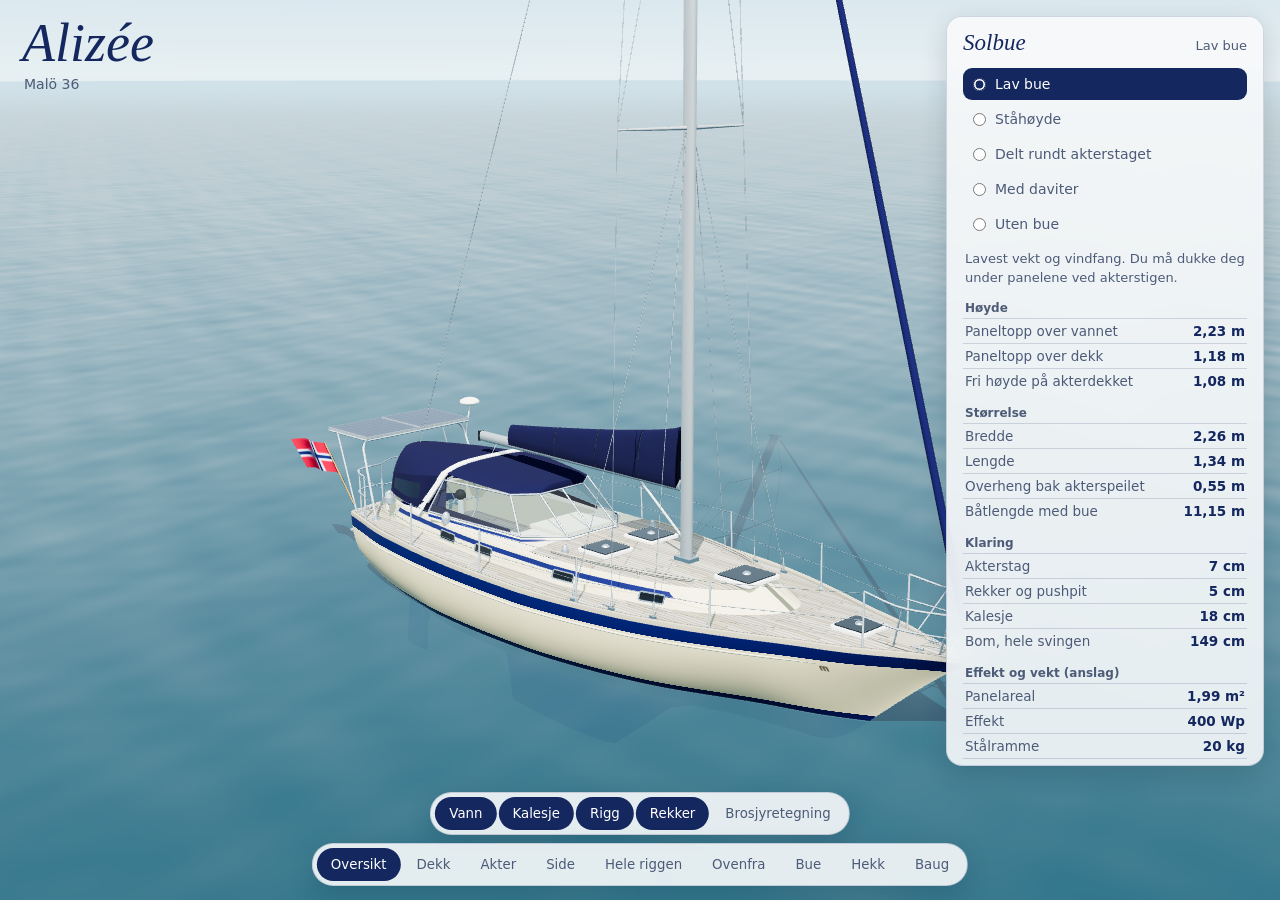
==== commit 2997beca: "Solbuer: velg mellom fire design med målte klaringer Design defineres i spec.js og bygges av felles " ====
--- a/alizee.html
+++ b/alizee.html
@@ -5,7 +5,7 @@
 <meta name="viewport" content="width=device-width, initial-scale=1, viewport-fit=cover">
 <title>SY Alizée</title>
 <style>
-:root{--ink:#14275f;--ink2:#4d5b78;--panel:rgba(247,249,250,.9);--line:rgba(20,39,95,.16);--focus:#1d63d8;color-scheme:light}
+:root{--ink:#14275f;--ink2:#4d5b78;--panel:rgba(247,249,250,.9);--line:rgba(20,39,95,.16);--focus:#1d63d8;--panelSolid:rgba(247,249,250,.97);color-scheme:light}
 *{box-sizing:border-box}html,body{height:100%;margin:0;background:#c5dcea;color:var(--ink);font-family:system-ui,-apple-system,"Segoe UI",Roboto,sans-serif}
 #view{position:fixed;inset:0;width:100%;height:100%;display:block;touch-action:none;outline:none}
 .title{position:fixed;left:22px;top:16px;pointer-events:none}
@@ -16,12 +16,37 @@
 button{appearance:none;border:0;background:transparent;color:var(--ink2);font:500 14px/1 inherit;font-family:inherit;padding:9px 14px;border-radius:999px;cursor:pointer;white-space:nowrap}
 button:hover{color:var(--ink)}button[aria-pressed="true"]{background:var(--ink);color:#fff}
 button:focus-visible{outline:2px solid var(--focus);outline-offset:1px}
+.arch{position:fixed;right:16px;top:16px;width:318px;max-width:calc(100vw - 32px);max-height:calc(100dvh - 150px);overflow:auto;padding:0;border-radius:16px;background:var(--panel);border:1px solid var(--line);box-shadow:0 8px 26px rgba(12,28,52,.16);-webkit-backdrop-filter:blur(12px);backdrop-filter:blur(12px)}
+.arch summary{position:sticky;top:0;z-index:1;display:flex;justify-content:space-between;align-items:baseline;gap:10px;padding:13px 16px;background:var(--panelSolid);cursor:pointer;font:italic 400 23px/1.1 Georgia,"Times New Roman",serif;list-style:none}
+.arch summary::-webkit-details-marker{display:none}.arch summary:focus-visible{outline:2px solid var(--focus);outline-offset:-2px;border-radius:16px}
+.arch summary span{font:500 13px/1.2 system-ui,sans-serif;color:var(--ink2);text-align:right}
+.arch-body{padding:0 16px 14px}
+.pick{border:0;margin:0;padding:0;display:grid;gap:3px}.pick legend{position:absolute;width:1px;height:1px;overflow:hidden;clip-path:inset(50%)}
+.pick label{display:flex;align-items:center;gap:9px;padding:8px 10px;border-radius:9px;font-size:14px;font-weight:500;color:var(--ink2);cursor:pointer}
+.pick label:hover{background:rgba(20,39,95,.07);color:var(--ink)}.pick input{accent-color:var(--ink);margin:0}
+.pick label:has(input:checked){background:var(--ink);color:#fff}.pick label:has(input:focus-visible){outline:2px solid var(--focus);outline-offset:1px}
+.note{margin:10px 2px 4px;font-size:13px;line-height:1.45;color:var(--ink2)}
+.stats h2{margin:13px 2px 3px;font-size:12px;font-weight:600;color:var(--ink2)}
+.stats dl{margin:0}.stats dl div{display:flex;justify-content:space-between;gap:10px;padding:4px 2px;border-top:1px solid var(--line);font-size:13.5px}
+.stats dt{color:var(--ink2)}.stats dd{margin:0;font-weight:600;font-variant-numeric:tabular-nums;white-space:nowrap}
+.stats dd.warn{color:#a4331f}.stats dd.warn::before{content:"Trangt  ";font-weight:500}
+.fine{margin:11px 2px 0;font-size:12px;line-height:1.4;color:var(--ink2)}
+@media (max-width:760px){.arch{top:auto;right:8px;left:8px;width:auto;max-width:none;bottom:calc(112px + env(safe-area-inset-bottom,0px));max-height:calc(100dvh - 210px)}}
 @media (max-width:620px){button{padding:9px 10px;font-size:13px}.title{left:16px}}
 </style>
 </head>
 <body>
 <canvas id="view" tabindex="0" aria-label="3D-modell av seilbåten Alizée. Dra for å snu, rull for å zoome."></canvas>
 <div class="title"><h1>Alizée</h1><p>Malö 36</p></div>
+<details class="arch" id="archPanel" open>
+  <summary>Solbue <span id="archCurrent"></span></summary>
+  <div class="arch-body">
+    <fieldset class="pick" id="archPick"><legend>Velg solbue</legend></fieldset>
+    <p class="note" id="archNote"></p>
+    <div class="stats" id="archStats" aria-live="polite"></div>
+    <p class="fine">Målt på 3D-modellen. Akterpartiet er anslått fra bilder, så kontroller med målebånd før bygging.</p>
+  </div>
+</details>
 <div class="bar">
   <div class="group" role="group" aria-label="Lag">
     <button data-layer="water" aria-pressed="true">Vann</button>
@@ -37,6 +62,7 @@
     <button data-view="side">Side</button>
     <button data-view="full">Hele riggen</button>
     <button data-view="top">Ovenfra</button>
+    <button data-view="arch">Bue</button>
     <button data-view="aft">Hekk</button>
     <button data-view="bow">Baug</button>
   </div>
@@ -183,6 +209,39 @@
     furlerR: 0.05,           // [P] furled genoa in its blue UV strip
   },
 
+  solarArches: {   // DESIGN PROPOSALS in 316L stainless. Check against tape measurements before fabrication.
+    tube: 0.040, strut: 0.030, rail: 0.025, wall: 0.002,   // outer diameters and wall thickness
+    panelThick: 0.035, wattPerM2: 200, panelKgPerM2: 11,   // [E] typical rigid panels
+    warnGap: 0.05,                                         // clearances below this are flagged
+    ensign: { base: [0.10, 1.22, 1.02], tip: [-0.62, 2.08, 1.02] },  // moved under the panels
+
+    // To add a design, copy one entry and change its numbers. It appears in the page automatically.
+    // panels: [forward x, aft x, port z, starboard z]
+    designs: [
+      { id: 'lav', name: 'Lav bue', note: 'Lavest vekt og vindfang. Du må dukke deg under panelene ved akterstigen.',
+        hoop: { footX: 0.72, footHalf: 1.06, topX: 0.30, topY: 2.26, half: 0.98, bend: 0.18 },
+        aftStrut: { footX: 0.15, footHalf: 1.01, topX: -0.30 },
+        panelY: 2.315, panels: [[0.48, -0.54, -0.99, -0.015], [0.48, -0.54, 0.015, 0.99]] },
+
+      { id: 'hoy', name: 'Ståhøyde', note: 'Du kan stå oppreist på akterdekket. Mer vekt og vind høyt oppe, så rammen må være stivere.',
+        hoop: { footX: 0.72, footHalf: 1.06, topX: 0.62, topY: 2.99, half: 0.98, bend: 0.22 },
+        aftStrut: { footX: 0.15, footHalf: 1.01, topX: -0.20 },
+        panelY: 3.045, panels: [[0.74, -0.46, -0.99, -0.015], [0.74, -0.46, 0.015, 0.99]] },
+
+      { id: 'delt', name: 'Delt rundt akterstaget', note: 'Størst panelareal i lav høyde. Panelene går forbi akterstaget på hver side, over kalesjen.',
+        hoop: { footX: 0.72, footHalf: 1.06, topX: 0.30, topY: 2.345, half: 0.98, bend: 0.18 },
+        aftStrut: { footX: 0.15, footHalf: 1.01, topX: -0.26 },
+        foreStrut: { footX: 1.30, footHalf: 1.20 },
+        panelY: 2.40, panels: [[0.98, -0.46, -0.99, -0.09], [0.98, -0.46, 0.09, 0.99]] },
+
+      { id: 'davit', name: 'Med daviter', note: 'Middels høyde med to daviter for joller. Daviter og feste må dimensjoneres for jollens vekt.',
+        hoop: { footX: 0.72, footHalf: 1.06, topX: 0.44, topY: 2.60, half: 0.98, bend: 0.20 },
+        aftStrut: { footX: 0.15, footHalf: 1.01, topX: -0.25 },
+        davits: { z: 0.72, tipX: -0.95, tipY: 2.20 },
+        panelY: 2.655, panels: [[0.60, -0.52, -0.99, -0.015], [0.60, -0.52, 0.015, 0.99]] },
+    ],
+  },
+
   rails: {
     stanchions: [0.524, 2.084, 3.784, 5.634, 7.564], // [D]
     height: 0.62, inset: 0.085, wires: [0.31, 0.60],
@@ -361,6 +420,8 @@
 const boat = new T.Group();
 const G = { hull: new T.Group(), deck: new T.Group(), canvas: new T.Group(), rig: new T.Group(), rails: new T.Group() };
 Object.values(G).forEach(g => boat.add(g));
+G.asBuilt = new T.Group(); G.rails.add(G.asBuilt);   // stern items the solar arch replaces
+G.arch = new T.Group(); boat.add(G.arch);
 
 /* Livery is painted per pixel in the shader, so stripes stay crisp at any zoom. */
 function hullMaterial() {
@@ -909,6 +970,25 @@
   });
 })();
 
+function ensign(parent, base, tip) {
+  rod(parent, base, tip, .013, mat.teakDark);
+  const rows = [], W = .98, n = 22, uv = [];
+  for (let i = 0; i <= n; i++) {
+    const f = i/n, r = [];
+    for (let j = 0; j <= 6; j++) {
+      const q = lerp(.5, .985, j/6);
+      r.push([lerp(base[0], tip[0], q) - f*W, lerp(base[1], tip[1], q) - f*f*.10, base[2] + Math.sin(f*5.4 + j*.12)*.075*Math.min(1, f*3.2)]);
+      uv.push(f, j/6);
+    }
+    rows.push(r);
+  }
+  const g = gridGeo(rows); g.setAttribute('uv', new T.Float32BufferAttribute(uv, 2)); put(parent, g, mat.flag);
+}
+function antenna(parent, base, top) {
+  rod(parent, base, top, .018, mat.steel);
+  const d = put(parent, new T.SphereGeometry(.16, 26, 14), mat.white); d.position.set(top[0], top[1] + .09, top[2]); d.scale.y = .42;
+}
+
 /* ---------- Stern gear (photo of the haul-out) ---------- */
 (function sternGear() {
   const yP = .635, xB = .0;
@@ -935,24 +1015,11 @@
   rod(G.hull, [ox - .03, .92, oz + .05], [ox - .34, .94, oz + .05], .014, mat.steel);
   rod(G.hull, [ox - .03, .92, oz - .05], [ox - .34, .94, oz - .05], .014, mat.steel);
   const cowl = put(G.hull, new T.SphereGeometry(.12, 18, 12), mat.dark); cowl.position.set(ox - .37, .98, oz); cowl.scale.set(1.25, .8, .85);
-  // ensign staff with the Norwegian flag, starboard quarter
-  const fz = .74, fx = .12, fy = deckY(fx, fz) + .02, tip = [-.34, 2.46, fz];
-  rod(G.rails, [fx, fy, fz], tip, .013, mat.teakDark);
-  const fl = [], W = .98, n = 22, staff = q => [lerp(fx, tip[0], q), lerp(fy, tip[1], q)];
-  for (let i = 0; i <= n; i++) {
-    const f = i/n, r = [];
-    for (let j = 0; j <= 6; j++) {
-      const q = lerp(.5, .985, j/6), [sx, sy] = staff(q);
-      r.push([sx - f*W, sy - f*f*.10, fz + Math.sin(f*5.4 + j*.12)*.075*Math.min(1, f*3.2)]);
-    }
-    fl.push(r);
-  }
-  const fg = gridGeo(fl), uv = []; fl.forEach((r, i) => r.forEach((_, j) => uv.push(i/n, j/6)));
-  fg.setAttribute('uv', new T.Float32BufferAttribute(uv, 2)); put(G.rails, fg, mat.flag);
-  // antenna post with radome, port quarter
-  const az = -.86, ax = .32, ay = deckY(ax, az) + .02;
-  rod(G.rails, [ax, ay, az], [ax - .05, 2.45, az], .018, mat.steel);
-  const dome = put(G.rails, new T.SphereGeometry(.16, 26, 14), mat.white); dome.position.set(ax - .05, 2.54, az); dome.scale.y = .42;
+  // ensign and antenna as they are today; the solar arch carries its own versions
+  const fx = .12, fz = .74;
+  ensign(G.asBuilt, [fx, deckY(fx, fz) + .02, fz], [-.34, 2.46, fz]);
+  const az = -.86, ax = .32;
+  antenna(G.asBuilt, [ax, deckY(ax, az) + .02, az], [ax - .05, 2.45, az]);
 })();
 
 /* ---------- Bow gear ---------- */
@@ -976,6 +1043,220 @@
   // navigation light on the pulpit
   [[1, '#2fbf5d'], [-1, '#d9303c']].forEach(([s, col]) => { const m = put(G.rails, new T.BoxGeometry(.075, .06, .04), M(col, { roughness: .25, emissive: C(col), emissiveIntensity: .25 })); m.position.set(L + .10, SPEC.rails.pulpit.topY - .012, s*.325); });
 })();
+
+/* Solar arch designs. Each entry in SPEC.solarArches.designs is built from the same parts,
+   and its measurements are taken from the finished geometry rather than from the inputs. */
+const AC = SPEC.solarArches;
+mat.cell = (() => {
+  const c = document.createElement('canvas'); c.width = c.height = 512; const g = c.getContext('2d'), n = 8, s = 512/n;
+  for (let i = 0; i < n; i++) for (let j = 0; j < n; j++) {
+    const v = 22 + ((i*7 + j*3)%5);
+    g.fillStyle = `rgb(${v},${v + 8},${v + 34})`; g.fillRect(i*s + 1, j*s + 1, s - 2, s - 2);
+    g.fillStyle = '#d7dde2'; for (let b = 1; b <= 3; b++) g.fillRect(i*s + 1, j*s + b*s/4 - .6, s - 2, 1.2);
+  }
+  const t = new T.CanvasTexture(c); t.encoding = T.sRGBEncoding; t.anisotropy = 16;
+  return M('#ffffff', { map: t, roughness: .14, metalness: .25, envMapIntensity: 1.1 });
+})();
+
+function buildArch(d) {
+  const group = new T.Group(), frame = new T.Group(), extras = new T.Group();
+  group.add(frame, extras); group.visible = false; G.arch.add(group);
+  let steelKg = 0;
+  const kgPerM = D => Math.PI*(D - AC.wall)*AC.wall*7980;
+  const pipe = (pts, D, seg = 12) => {
+    for (let i = 0; i < pts.length - 1; i++) steelKg += Math.hypot(pts[i + 1][0] - pts[i][0], pts[i + 1][1] - pts[i][1], pts[i + 1][2] - pts[i][2])*kgPerM(D);
+    return pts.length === 2 ? rod(frame, pts[0], pts[1], D/2, mat.steel, seg) : tube(frame, pts, D/2, mat.steel, false, seg);
+  };
+  const footPlate = (p, D) => {
+    const plate = put(frame, new T.CylinderGeometry(.062, .068, .012, 22), mat.steel); plate.position.set(p[0], p[1] + .006, p[2]);
+    const socket = put(frame, new T.CylinderGeometry(D/2 + .006, D/2 + .009, .06, 18), mat.steel); socket.position.set(p[0], p[1] + .035, p[2]);
+  };
+
+  // main hoop
+  const H = d.hoop, fy = deckY(H.footX, H.footHalf);
+  const onHoop = y => lerp(H.footX, H.topX, (y - fy)/(H.topY - fy));
+  const side = s => {
+    const pts = [[H.footX, fy, s*H.footHalf]], yS = H.topY - H.bend;
+    for (let i = 1; i <= 5; i++) { const f = i/5, y = lerp(fy, yS, f); pts.push([onHoop(y), y, s*lerp(H.footHalf, H.half, f)]); }
+    for (let i = 1; i <= 8; i++) { const a = i/8*Math.PI/2, y = yS + H.bend*Math.sin(a); pts.push([onHoop(y), y, s*(H.half - H.bend + H.bend*Math.cos(a))]); }
+    return pts;
+  };
+  pipe([...side(-1), [H.topX, H.topY, 0], ...side(1).reverse()], AC.tube, 14);
+
+  // carrier rails under the panel edges, closed by two cross tubes
+  const yRail = d.panelY - AC.panelThick/2 - AC.rail/2;
+  const fwd = Math.max(...d.panels.map(q => q[0])), aft = Math.min(...d.panels.map(q => q[1]));
+  const halfW = Math.max(...d.panels.flatMap(q => [Math.abs(q[2]), Math.abs(q[3])]));
+  const edges = d.panels.flatMap(q => [q[2], q[3]]).sort((a, b) => a - b).reduce((o, z) => {
+    if (o.length && z - o[o.length - 1] < .06) o[o.length - 1] = (o[o.length - 1] + z)/2; else o.push(z); return o;
+  }, []);
+  edges.forEach(z => {
+    pipe([[fwd, yRail, z], [aft, yRail, z]], AC.rail);
+    pipe([[H.topX, H.topY, Math.sign(z)*Math.min(Math.abs(z), H.half - H.bend*.3)], [H.topX, yRail, z]], AC.rail*.8, 10);
+  });
+  [fwd, aft].forEach(x => pipe([[x, yRail, -halfW], [x, yRail, halfW]], AC.rail));
+
+  const A = d.aftStrut;
+  [1, -1].forEach(s => {
+    const f = [A.footX, deckY(A.footX, A.footHalf), s*A.footHalf];
+    pipe([f, [A.topX, yRail, s*halfW]], AC.strut);
+    footPlate(f, AC.strut); footPlate([H.footX, fy, s*H.footHalf], AC.tube);
+    if (d.foreStrut) {
+      const q = d.foreStrut, b = [q.footX, deckY(q.footX, q.footHalf), s*q.footHalf];
+      pipe([b, [fwd, yRail, s*halfW]], AC.strut); footPlate(b, AC.strut);
+    }
+    if (d.davits) {
+      const v = d.davits, z = s*v.z, a = [H.topX, H.topY - .01, z], m = [lerp(H.topX, v.tipX, .55), lerp(H.topY, v.tipY, .3), z], t = [v.tipX, v.tipY, z];
+      pipe([a, m, [lerp(v.tipX, H.topX, .08), v.tipY + .05, z], t], AC.tube, 12);
+      pipe([m, [lerp(A.footX, A.topX, .72), lerp(f[1], yRail, .72), s*lerp(A.footHalf, halfW, .72)]], AC.rail);
+      const sheave = put(frame, new T.CylinderGeometry(.04, .04, .025, 18), mat.dark); sheave.rotation.x = Math.PI/2; sheave.position.set(v.tipX, v.tipY - .035, z);
+    }
+  });
+
+  // panels, framed in anodised aluminium
+  let area = 0;
+  d.panels.forEach(([f, a, z0, z1]) => {
+    const len = f - a, w = z1 - z0, xc = (f + a)/2, zc = (z0 + z1)/2; area += len*w;
+    box(frame, [xc, d.panelY, zc], [len, AC.panelThick, w], mat.alu);
+    const face = put(frame, new T.PlaneGeometry(len - .03, w - .03), mat.cell, false);
+    face.rotation.x = -Math.PI/2; face.position.set(xc, d.panelY + AC.panelThick/2 + .001, zc);
+  });
+
+  // ensign under the panels, antenna on the port shoulder
+  ensign(extras, AC.ensign.base, AC.ensign.tip);
+  const yA = H.topY - H.bend - .05;
+  antenna(extras, [onHoop(yA), yA, -H.half - .005], [onHoop(yA) - .02, yA + .44, -H.half - .12]);
+  return { d, group, frame, area, steelKg };
+}
+
+/* ---------- Measurements ----------
+   Every surface is sampled about every 8 mm, because long tubes and panels have vertices only at their ends. */
+const SAMPLE = .008, CELL = .05;
+function surfacePoints(root, skip, keep) {
+  boat.updateMatrixWorld(true);
+  const out = [], seen = new Set(), a = new V3(), b = new V3(), c = new V3(), ox = boat.position.x, oy = boat.position.y;
+  root.traverse(m => {
+    if (!m.isMesh || (skip && skip(m))) return;
+    const p = m.geometry.attributes.position, ix = m.geometry.index, n = ix ? ix.count : p.count;
+    for (let t = 0; t < n; t += 3) {
+      a.fromBufferAttribute(p, ix ? ix.getX(t) : t).applyMatrix4(m.matrixWorld);
+      b.fromBufferAttribute(p, ix ? ix.getX(t + 1) : t + 1).applyMatrix4(m.matrixWorld);
+      c.fromBufferAttribute(p, ix ? ix.getX(t + 2) : t + 2).applyMatrix4(m.matrixWorld);
+      const k = Math.max(1, Math.ceil(Math.max(a.distanceTo(b), b.distanceTo(c), c.distanceTo(a))/SAMPLE));
+      for (let i = 0; i <= k; i++) for (let j = 0; j <= k - i; j++) {
+        const u = i/k, v = j/k, w = 1 - u - v, x = a.x*w + b.x*u + c.x*v - ox, y = a.y*w + b.y*u + c.y*v - oy, z = a.z*w + b.z*u + c.z*v;
+        if (keep && !keep(x, y, z)) continue;
+        const key = Math.round(x/.004) + 4096 + (Math.round(y/.004) + 4096)*8192 + (Math.round(z/.004) + 4096)*67108864;   // tubes share many edges
+        if (!seen.has(key)) { seen.add(key); out.push(x, y, z); }
+      }
+    }
+  });
+  return out;
+}
+function toCells(pts) {
+  const cells = new Map();
+  for (let i = 0; i < pts.length; i += 3) {
+    const a = Math.floor(pts[i]/CELL), b = Math.floor(pts[i + 1]/CELL), d = Math.floor(pts[i + 2]/CELL), key = (a + 512) + (b + 512)*1024 + (d + 512)*1048576;
+    let q = cells.get(key);
+    if (!q) cells.set(key, q = { x: (a + .5)*CELL, y: (b + .5)*CELL, z: (d + .5)*CELL, at: [] });
+    q.at.push(i);
+  }
+  return [...cells.values()];
+}
+/* Smallest distance between two sampled surfaces; whole cells that cannot beat the best so far are skipped. */
+function surfaceGap(pa, ca, pb, cb) {
+  const diag = CELL*Math.sqrt(3), pairs = []; let seed = Infinity;
+  for (const p of ca) for (const q of cb) { const dx = p.x - q.x, dy = p.y - q.y, dz = p.z - q.z, e = dx*dx + dy*dy + dz*dz; if (e < seed) seed = e; }
+  const reach = Math.sqrt(seed) + 2*diag;
+  for (const p of ca) for (const q of cb) { const dx = p.x - q.x, dy = p.y - q.y, dz = p.z - q.z, e = dx*dx + dy*dy + dz*dz; if (e <= reach*reach) pairs.push([e, p, q]); }
+  pairs.sort((u, v) => u[0] - v[0]);
+  let best = Math.sqrt(seed) + diag;
+  for (const [e, p, q] of pairs) {
+    if (Math.sqrt(e) - diag >= best) break;                          // pairs are closest-first, so none of the rest can win
+    for (const i of p.at) for (const j of q.at) {
+      const ex = pa[i] - pb[j], ey = pa[i + 1] - pb[j + 1], ez = pa[i + 2] - pb[j + 2], d = ex*ex + ey*ey + ez*ez;
+      if (d < best*best) best = Math.sqrt(d);
+    }
+  }
+  return best;
+}
+let obstacles = null;
+function measureArch(b) {
+  if (b.report) return b.report;
+  const near = (x, y) => x < 2.3 && y > 1.15 && y < 3.7;
+  if (!obstacles) {
+    const inAsBuilt = m => { for (let q = m; q; q = q.parent) if (q === G.asBuilt) return true; return false; };
+    const canvas = surfacePoints(G.canvas, null, near), rails = surfacePoints(G.rails, inAsBuilt, near);
+    obstacles = { canvas, rails, canvasCells: toCells(canvas), railCells: toCells(rails) };
+  }
+  const pts = surfacePoints(b.frame), clear = [];                    // clear = above the deck sockets
+  const R = SPEC.rig, B = R.boom, reach = B.fwd - B.aft;
+  const s0 = [R.backstay[0], R.backstay[1]], ax = R.mastX + .02 - s0[0], ay = R.mastTop - .03 - s0[1], ll = ax*ax + ay*ay;
+  let stay = 9, boom = 9, head = 9, top = -9, minX = 9, maxX = -9, minZ = 9, maxZ = -9;
+  for (let i = 0; i < pts.length; i += 3) {
+    const x = pts[i], y = pts[i + 1], z = pts[i + 2];
+    top = Math.max(top, y); minX = Math.min(minX, x); maxX = Math.max(maxX, x); minZ = Math.min(minZ, z); maxZ = Math.max(maxZ, z);
+    if (y <= 1.21) continue;
+    clear.push(x, y, z);
+    const t = clamp(((x - s0[0])*ax + (y - s0[1])*ay)/ll, 0, 1);
+    stay = Math.min(stay, Math.hypot(x - (s0[0] + ax*t), y - (s0[1] + ay*t), z));
+    boom = Math.min(boom, Math.hypot(Math.max(0, Math.hypot(x - B.fwd, z) - reach), Math.max(0, Math.abs(y - B.y) - B.h/2)));   // full swing
+    if (Math.abs(z) < .45 && x > 0 && x < .75) head = Math.min(head, y - deckY(x, z));
+  }
+  const cells = toCells(clear), panelKg = b.area*AC.panelKgPerM2;
+  return b.report = {
+    panelTopAboveWater: top - HS.floatSink, panelTopAboveDeck: top - deckY(.3, 0), headroom: head,
+    width: maxZ - minZ, length: maxX - minX, overhang: Math.max(0, -minX), lengthWithArch: L + Math.max(0, -minX),
+    panelArea: b.area, estimatedWp: b.area*AC.wattPerM2, steelKg: b.steelKg, panelKg, totalKg: b.steelKg + panelKg,
+    backstayGap: stay - .0045, railGap: surfaceGap(clear, cells, obstacles.rails, obstacles.railCells),
+    canvasGap: surfaceGap(clear, cells, obstacles.canvas, obstacles.canvasCells), boomGap: boom,
+  };
+}
+
+/* ---------- Selection and page panel ---------- */
+const archBuilt = {};
+let currentArch = 'none', lastArch = AC.designs[0].id, archKick = () => {};
+const archById = id => AC.designs.find(d => d.id === id);
+const nb = (v, n) => v.toLocaleString('nb-NO', { minimumFractionDigits: n, maximumFractionDigits: n });
+const fmtM = v => `${nb(v, 2)} m`, fmtCm = v => `${nb(v*100, 0)} cm`;
+
+function renderArchStats(r) {
+  const groups = [
+    ['Høyde', [['Paneltopp over vannet', fmtM(r.panelTopAboveWater)], ['Paneltopp over dekk', fmtM(r.panelTopAboveDeck)], ['Fri høyde på akterdekket', fmtM(r.headroom)]]],
+    ['Størrelse', [['Bredde', fmtM(r.width)], ['Lengde', fmtM(r.length)], ['Overheng bak akterspeilet', fmtM(r.overhang)], ['Båtlengde med bue', fmtM(r.lengthWithArch)]]],
+    ['Klaring', [['Akterstag', r.backstayGap], ['Rekker og pushpit', r.railGap], ['Kalesje', r.canvasGap], ['Bom, hele svingen', r.boomGap]].map(([k, v]) => [k, fmtCm(v), v < AC.warnGap])],
+    ['Effekt og vekt (anslag)', [['Panelareal', `${nb(r.panelArea, 2)} m²`], ['Effekt', `${nb(Math.round(r.estimatedWp/10)*10, 0)} Wp`], ['Stålramme', `${nb(r.steelKg, 0)} kg`], ['Paneler', `${nb(r.panelKg, 0)} kg`], ['Totalt', `${nb(r.totalKg, 0)} kg`]]],
+  ];
+  document.getElementById('archStats').innerHTML = groups.map(([h, rows]) =>
+    `<h2>${h}</h2><dl>${rows.map(([k, v, warn]) => `<div><dt>${k}</dt><dd${warn ? ' class="warn"' : ''}>${v}</dd></div>`).join('')}</dl>`).join('');
+}
+function setArch(id) {
+  const d = archById(id);
+  if (!d) id = 'none';
+  Object.values(archBuilt).forEach(b => { b.group.visible = false; });
+  currentArch = id; G.asBuilt.visible = !d;
+  const stats = document.getElementById('archStats');
+  if (d) { lastArch = id; const b = archBuilt[id] || (archBuilt[id] = buildArch(d)); b.group.visible = true; renderArchStats(measureArch(b)); }
+  else stats.innerHTML = '';
+  document.getElementById('archCurrent').textContent = d ? d.name : 'Uten bue';
+  document.getElementById('archNote').textContent = d ? d.note : 'Båten slik den er i dag, med flaggstang og antenne på opprinnelig plass.';
+  const r = document.querySelector(`input[name="archDesign"][value="${id}"]`); if (r) r.checked = true;
+  try { history.replaceState(null, '', d ? `#bue=${id}` : '#bue=ingen'); } catch (e) { /* file:// in some browsers */ }
+  archKick();
+}
+function archReport() { const b = archBuilt[currentArch]; return b ? measureArch(b) : null; }
+function initArchUI(kick) {
+  archKick = kick;
+  const pick = document.getElementById('archPick');
+  [...AC.designs.map(d => [d.id, d.name]), ['none', 'Uten bue']].forEach(([id, name]) => {
+    const l = document.createElement('label'), i = document.createElement('input');
+    i.type = 'radio'; i.name = 'archDesign'; i.value = id; i.addEventListener('change', () => setArch(id));
+    l.append(i, document.createTextNode(name)); pick.append(l);
+  });
+  if (innerWidth <= 760) document.getElementById('archPanel').open = false;
+  const h = (location.hash.match(/bue=([\w-]+)/) || [])[1];
+  setArch(h === 'ingen' ? 'none' : archById(h) ? h : AC.designs[0].id);
+}
 
 /* Renderer, light, water, cameras, views and UI. */
 (function main() {
@@ -1045,6 +1326,7 @@
     hero:   { th: .78, ph: 1.33, r: 21, tx: 0, ty: 2.7, tz: 0, ortho: false },
     deck:   { th: .62, ph: .92, r: 15.5, tx: -.2, ty: .9, tz: 0, ortho: false },
     stern:  { th: Math.PI*1.5 + 2.0, ph: 1.33, r: 13.5, tx: -2.5, ty: 1.15, tz: 0, ortho: false },
+    arch:   { th: -.82, ph: 1.14, r: 9.5, tx: -4.75, ty: 1.75, tz: 0, ortho: false },
     side:   { th: 0, ph: Math.PI/2, r: 60, tx: .15, ty: 1, tz: 0, ortho: true, span: 13.2 },
     full:   { th: 0, ph: Math.PI/2, r: 60, tx: .15, ty: 7.4, tz: 0, ortho: true, span: 20 },
     top:    { th: 0, ph: .0006, r: 60, tx: .15, ty: 0, tz: 0, ortho: true, span: 13.2 },
@@ -1112,6 +1394,7 @@
     if (name === 'canvas') G.canvas.visible = on;
     if (name === 'rig') G.rig.visible = on;
     if (name === 'rails') G.rails.visible = on;
+    if (name === 'arch') setArch(on ? lastArch : 'none');
     if (name === 'drawing') overlay.visible = on;
     const b = document.querySelector(`[data-layer="${name}"]`); if (b) b.setAttribute('aria-pressed', on);
     needs = 3;
@@ -1136,10 +1419,11 @@
     needs--;
     renderer.render(scene, placeCamera());
   }
-  resize(); setView('hero', true); requestAnimationFrame(frame);
+  initArchUI(() => { needs = 3; }); resize(); setView('hero', true); requestAnimationFrame(frame);
 
   // Small API for scripted renders and comparison against photos
   window.alizee = { SPEC, setView, setLayer, view, render() { resize(); renderer.render(scene, placeCamera()); }, hullHalf, sheerY, keelY, halfB,
+    archReport, setArch, archDesigns: () => SPEC.solarArches.designs.map(d => d.id),
     measure() {                        // true geometry, for checking the model against the spec
       boat.updateMatrixWorld(true); const inv = new T.Matrix4().copy(boat.matrixWorld).invert();
       const bb = list => { const b = new T.Box3(); list.forEach(m => { const q = m.geometry.clone().applyMatrix4(new T.Matrix4().multiplyMatrices(inv, m.matrixWorld)); q.computeBoundingBox(); b.union(q.boundingBox); }); return b; };
